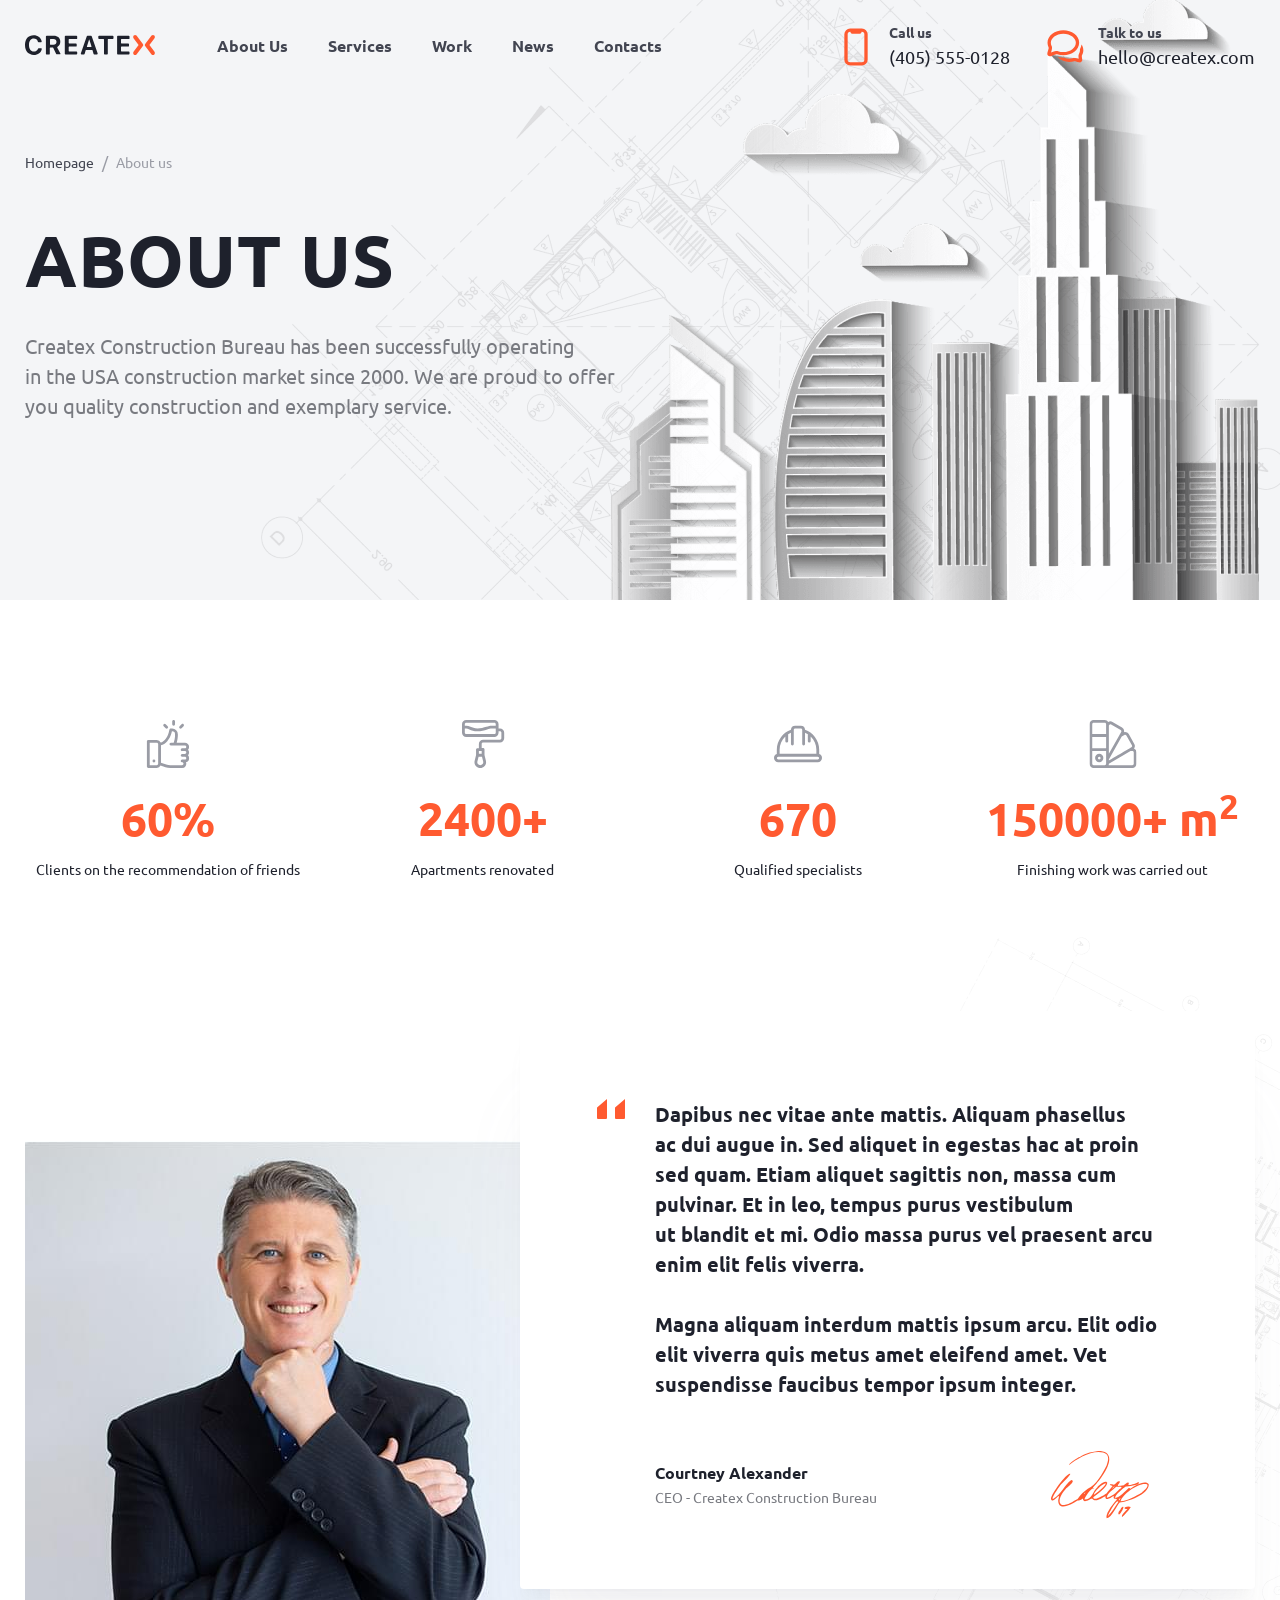
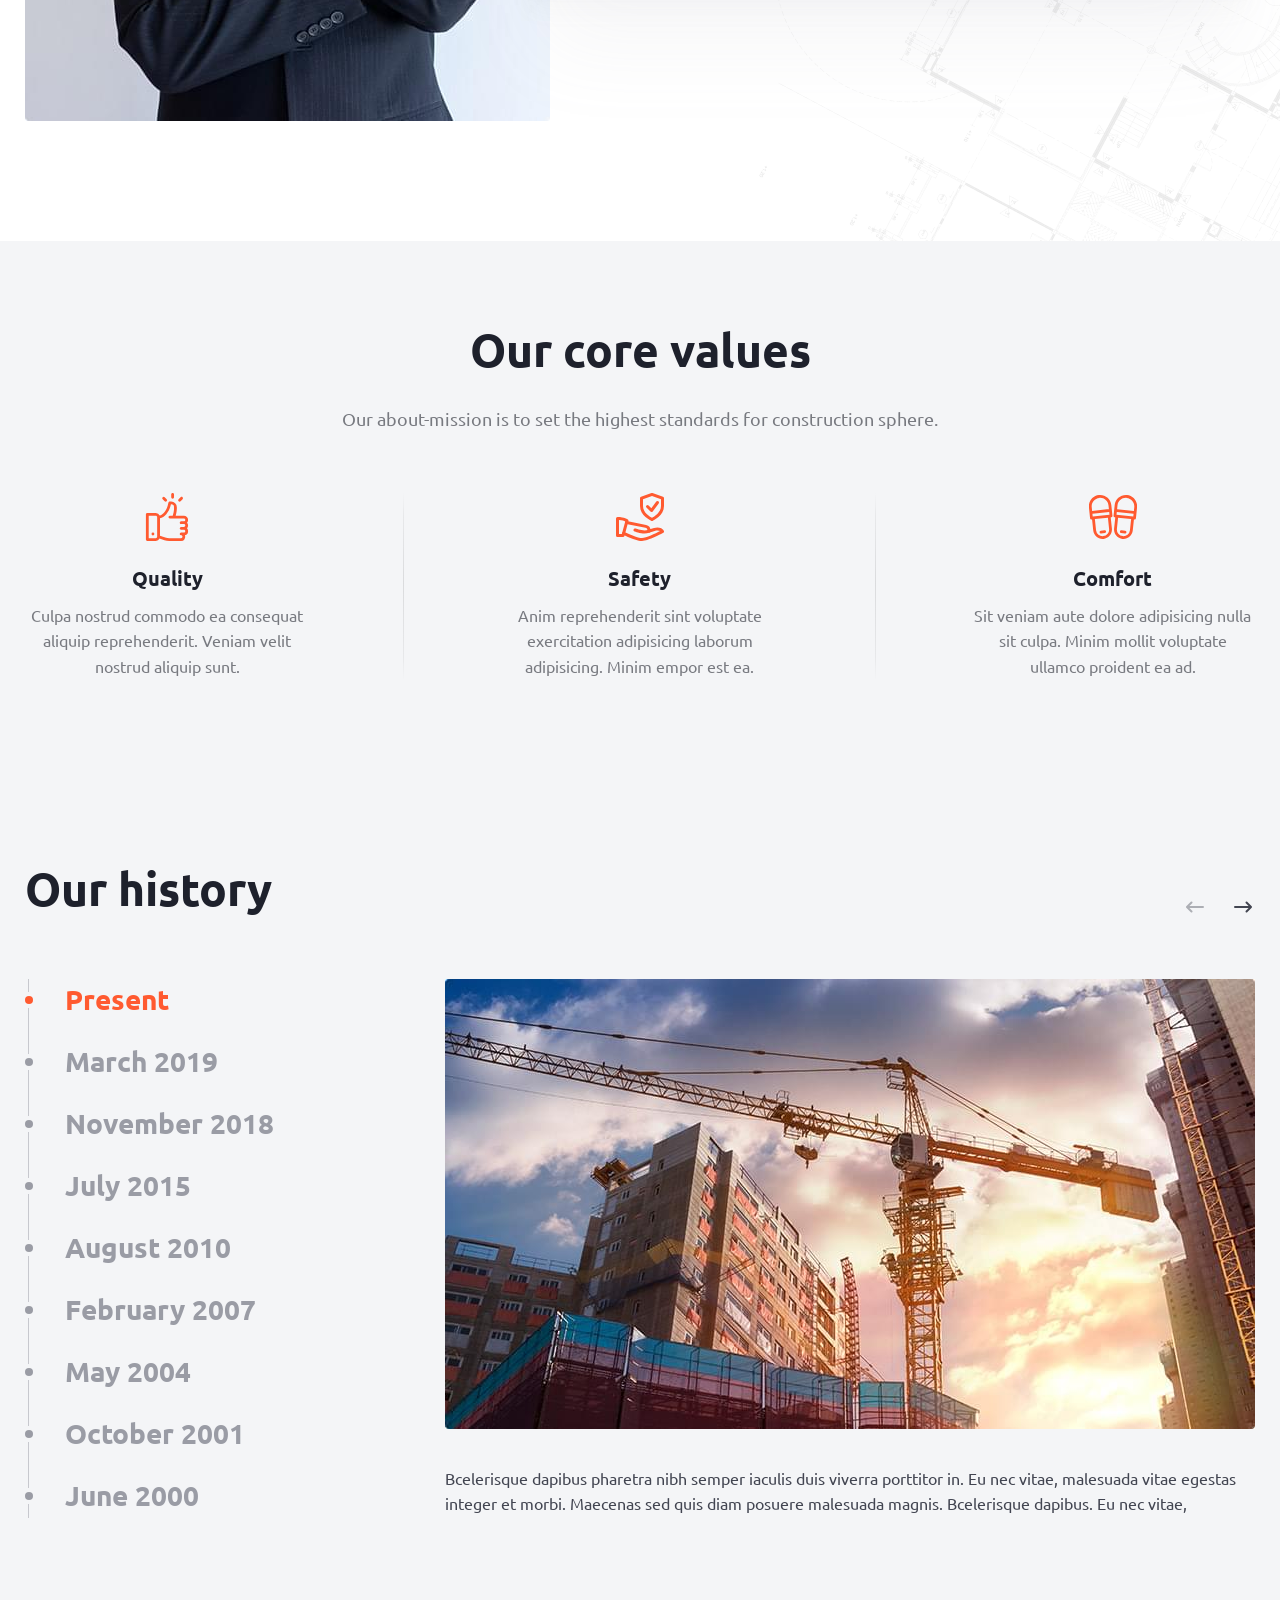
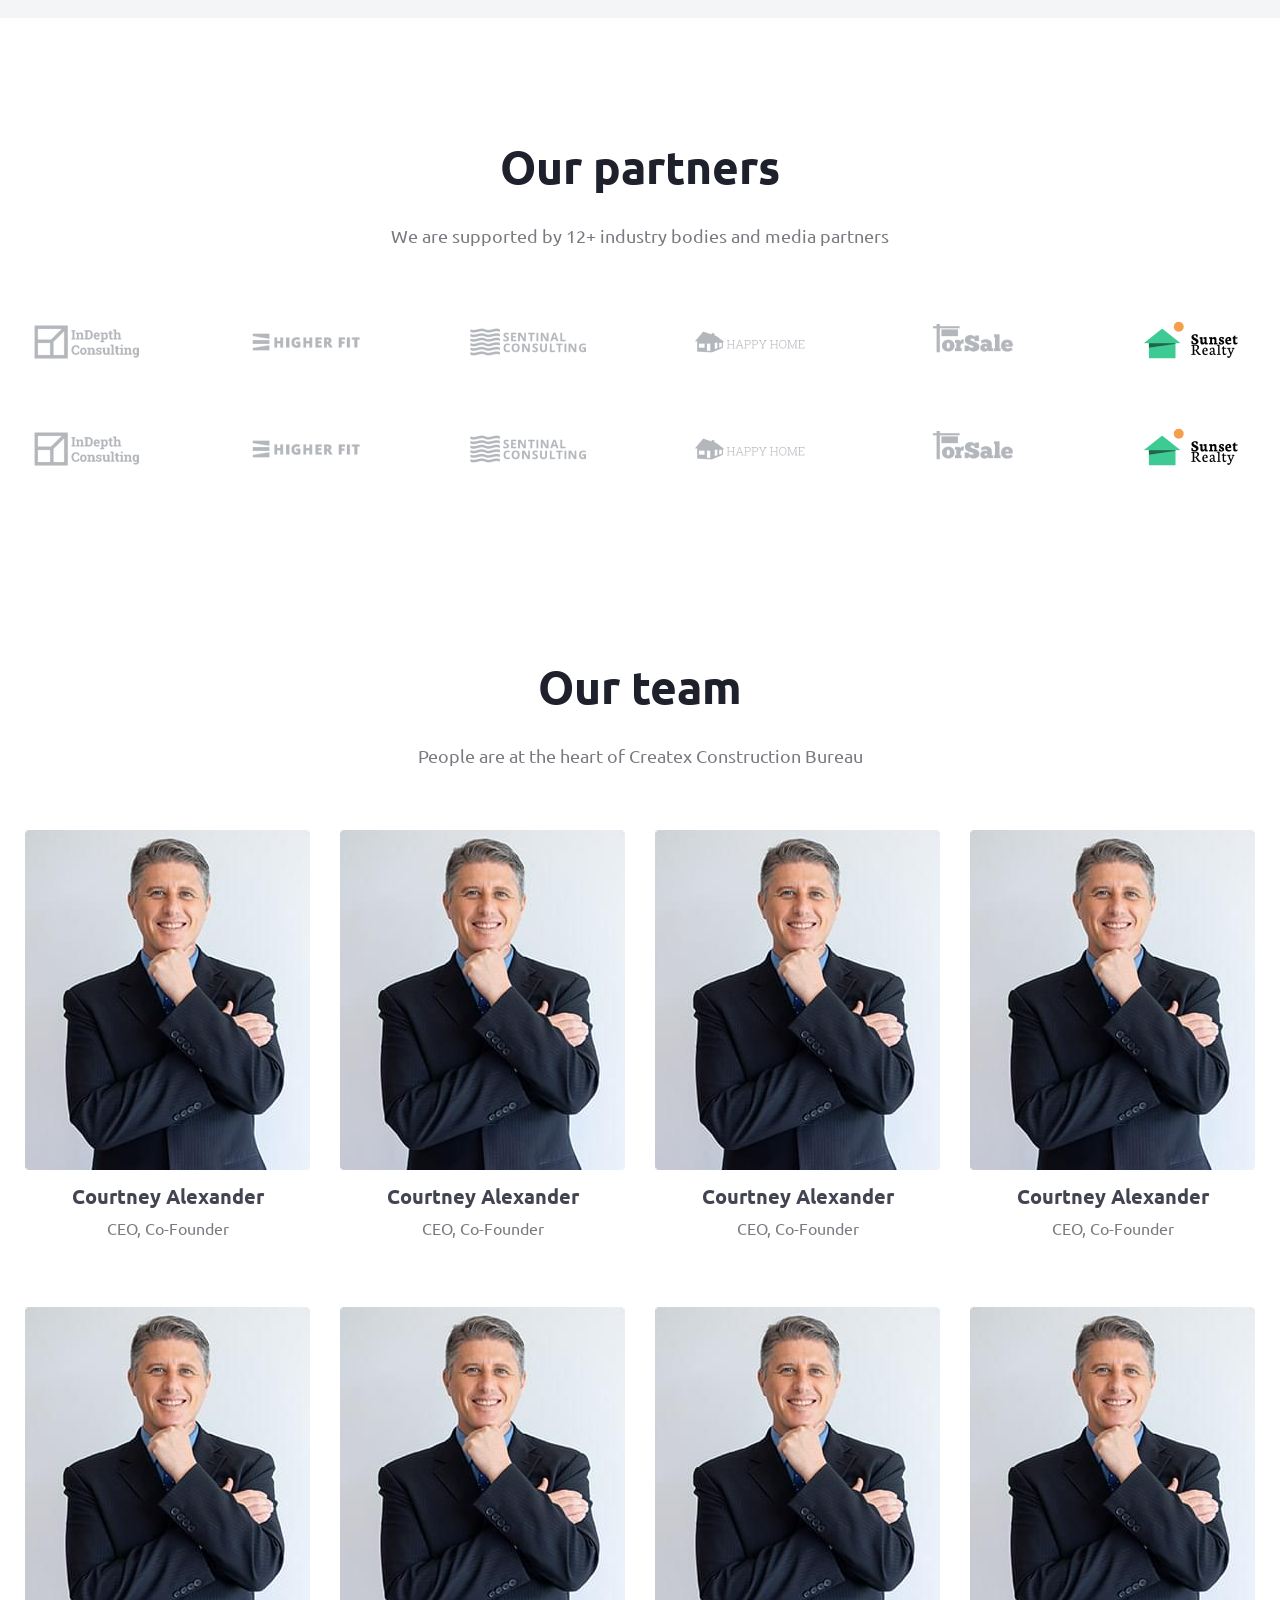
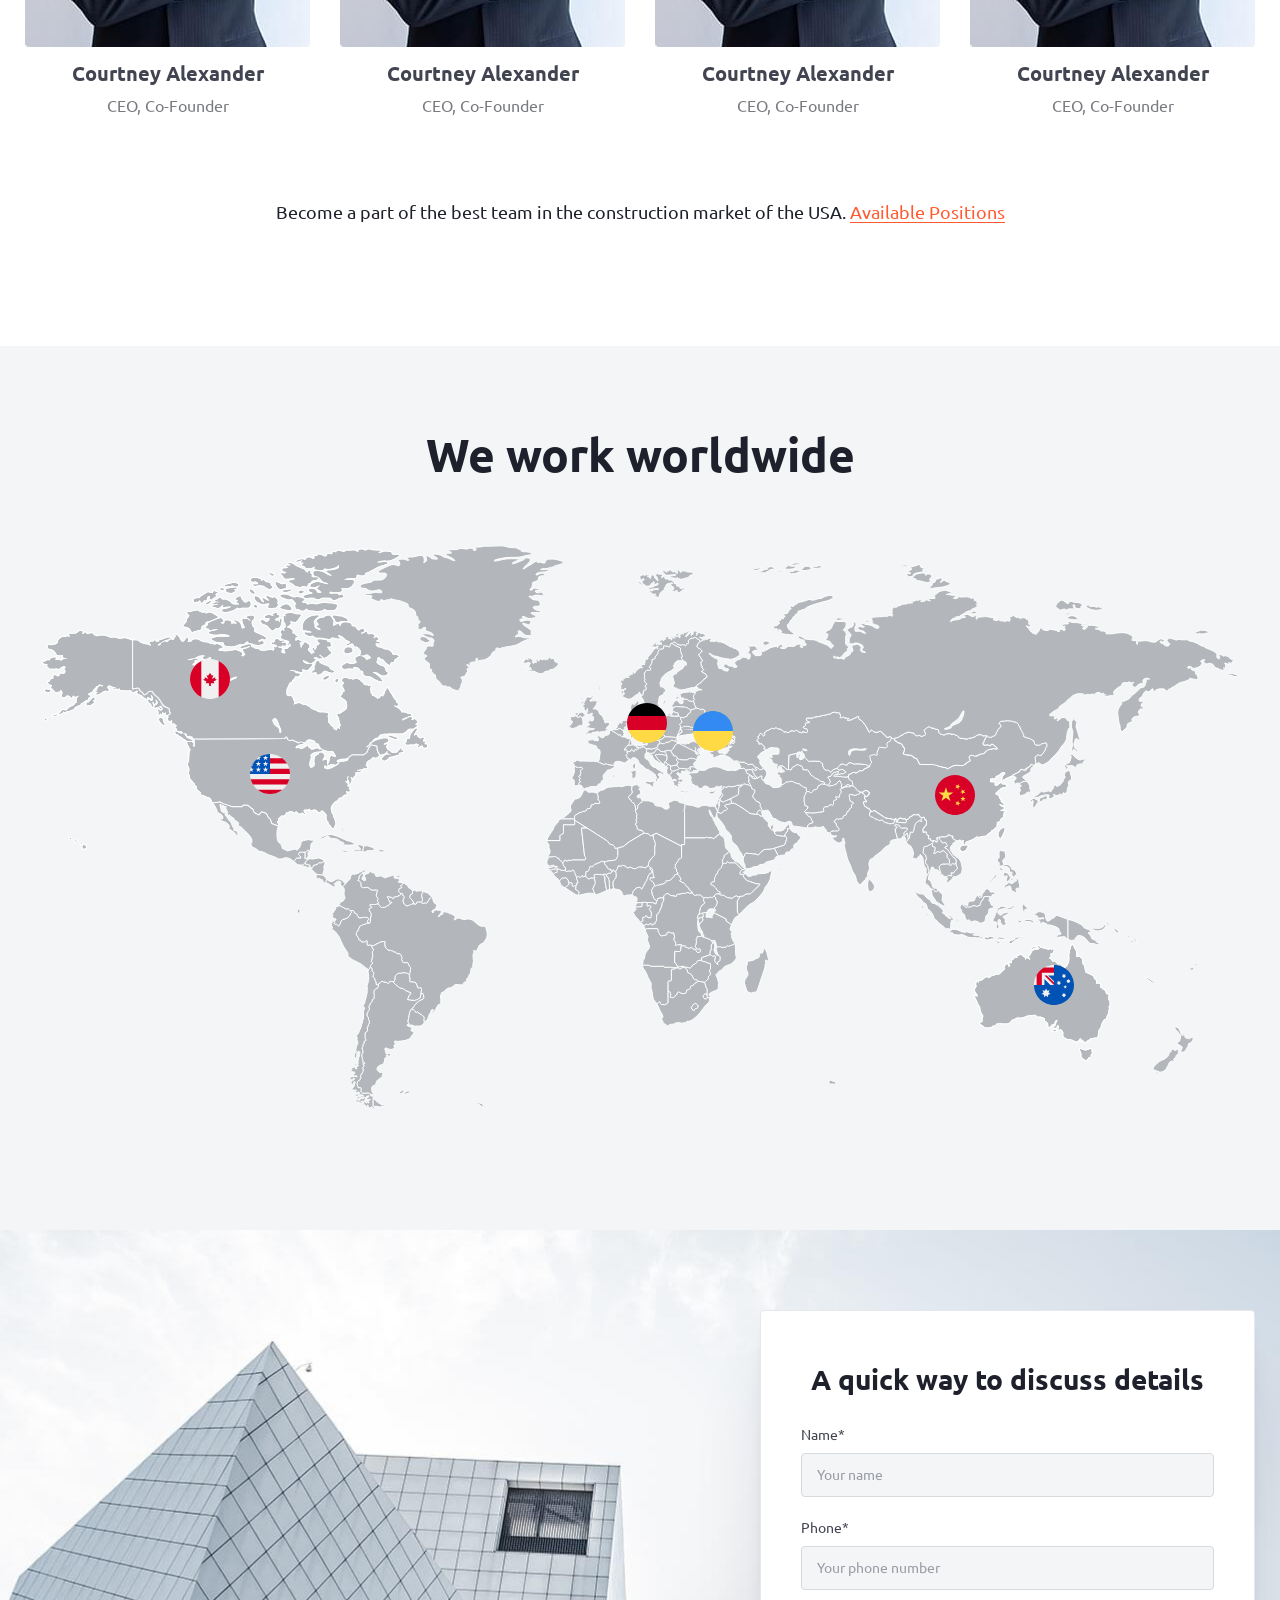
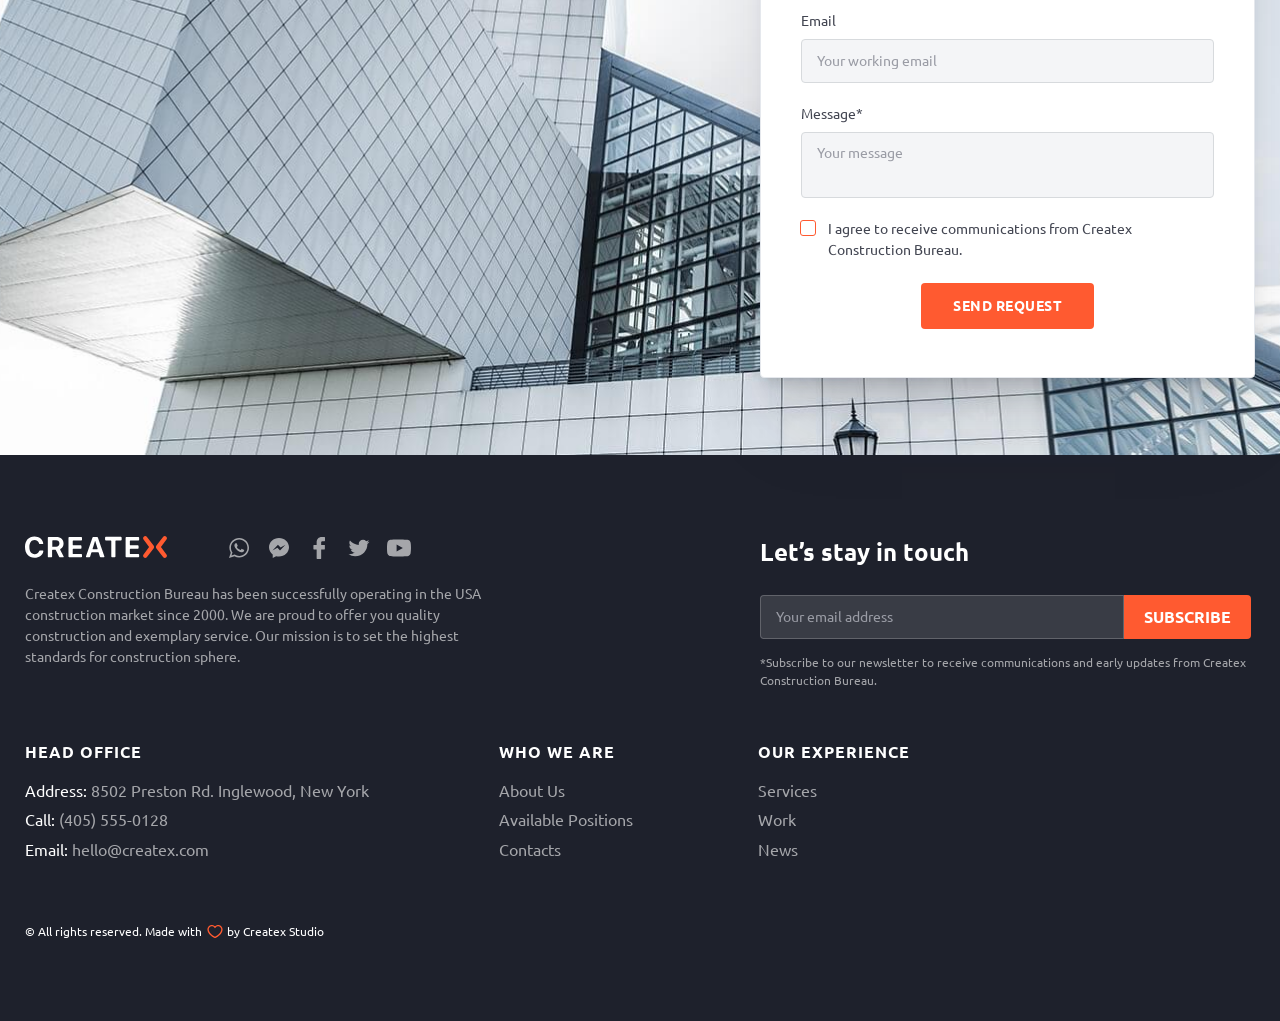
==== about.html @ 716702a4 "базовая версия сайта" ====
<!DOCTYPE html><html lang="en"><head><meta charset="UTF-8"><meta name="viewport" content="width=device-width,initial-scale=1"><link rel="shortcut icon" href="img/favicon.ico" type="image/x-icon"><meta http-equiv="X-UA-Compatible" content="ie=edge"><meta name="theme-color" content="#111111"><title>Createx Construction</title><link rel="stylesheet" href="css/vendor.css"><link rel="stylesheet" href="css/main.css"></head><body><div class="site-container"><header class="header header--secondary"><div class="container header__container"><a href="index.html" class="logo"><img src="img/logo.svg" alt="Createx Logo"></a><nav class="nav header__nav"><ul class="nav__list list-reset"><li class="nav__item"><a href="about.html" class="nav__link">About Us</a></li><li class="nav__item"><a href="services.html" class="nav__link">Services</a></li><li class="nav__item"><a href="work.html" class="nav__link">Work</a></li><li class="nav__item"><a href="news.html" class="nav__link">News</a></li><li class="nav__item"><a href="contacts.html" class="nav__link">Contacts</a></li></ul><div class="header-contacts header-contacts--nav"><a href="tel:4055550128" class="header-contacts__link contacts-link contacts-link--call"><span class="contacts-link__caption">Call us</span> <span class="contacts-link__value">(405) 555-0128</span> </a><a href="mailto:hello@createx.com" class="header-contacts__link contacts-link contacts-link--mail"><span class="contacts-link__caption">Talk to us</span> <span class="contacts-link__value">hello@createx.com</span></a></div></nav><div class="header-contacts"><a href="tel:4055550128" class="header-contacts__link contacts-link contacts-link--call"><span class="contacts-link__caption">Call us</span> <span class="contacts-link__value">(405) 555-0128</span> </a><a href="mailto:hello@createx.com" class="header-contacts__link contacts-link contacts-link--mail"><span class="contacts-link__caption">Talk to us</span> <span class="contacts-link__value">hello@createx.com</span></a></div><button class="btn-reset burger" aria-label="Открыть меню"><span class="burger__line"></span></button></div></header><main><section class="page-hero page-hero--about"><div class="container"><ul class="list-reset breadcrumbs page-hero__breadcrumbs"><li class="breadcrumbs__item"><a href="#" class="breadcrumbs__link">Homepage</a></li><li class="breadcrumbs__item"><a class="breadcrumbs__link">About us</a></li></ul><h1 class="page-hero__title">About Us</h1><p class="page-hero__descr">Createx Construction Bureau has been successfully operating in&nbsp;the USA construction market since 2000. We&nbsp;are proud to&nbsp;offer you quality construction and exemplary service.</p></div></section><section class="achieve"><h2 class="visually-hidden">Our Achievements</h2><div class="container"><ul class="achieve__list grid list-reset"><li class="achieve__item achieve__item--reccom"><div class="achieve__value">60%</div><div class="achieve__text">Clients on the recommendation of friends</div></li><li class="achieve__item achieve__item--renov"><div class="achieve__value">2400+</div><div class="achieve__text">Apartments renovated</div></li><li class="achieve__item achieve__item--spec"><div class="achieve__value">670</div><div class="achieve__text">Qualified specialists</div></li><li class="achieve__item achieve__item--finish"><div class="achieve__value">150000+&nbsp;m<sup>2</sup></div><div class="achieve__text">Finishing work was carried out</div></li></ul><div class="achieve__content"><img src="img/achieve-man.jpg" alt="" aria-hidden="true" class="achieve__image"><div class="achieve__info"><blockquote class="achieve__quote quote"><div class="quote__content"><p>Dapibus nec vitae ante mattis. Aliquam phasellus ac&nbsp;dui augue&nbsp;in. Sed aliquet in&nbsp;egestas hac at&nbsp;proin sed quam. Etiam aliquet sagittis non, massa cum pulvinar. Et&nbsp;in&nbsp;leo, tempus purus vestibulum ut&nbsp;blandit et&nbsp;mi. Odio massa purus vel praesent arcu enim elit felis viverra.</p><p>Magna aliquam interdum mattis ipsum arcu. Elit odio elit viverra quis metus amet eleifend amet. Vet suspendisse faucibus tempor ipsum integer.</p></div><footer class="quote__footer"><span class="quote__author">Courtney Alexander</span> CEO - Createx Construction Bureau</footer></blockquote></div></div></div></section><section class="about-mission section-offset"><div class="container"><h2 class="title title--center">Our core values</h2><p class="descr descr--center">Our about-mission is&nbsp;to&nbsp;set the highest standards for construction sphere.</p><ul class="list-reset about-mission__list grid"><li class="about-mission__item about-mission__item--quality"><h3 class="about-mission__subtitle">Quality</h3><p class="about-mission__descr">Culpa nostrud commodo ea&nbsp;consequat aliquip reprehenderit. Veniam velit nostrud aliquip sunt.</p></li><li class="about-mission__item about-mission__item--safety"><h3 class="about-mission__subtitle">Safety</h3><p class="about-mission__descr">Anim reprehenderit sint voluptate exercitation adipisicing laborum adipisicing. Minim empor est&nbsp;ea.</p></li><li class="about-mission__item about-mission__item--comfort"><h3 class="about-mission__subtitle">Comfort</h3><p class="about-mission__descr">Sit veniam aute dolore adipisicing nulla sit culpa. Minim mollit voluptate ullamco proident ea&nbsp;ad.</p></li></ul></div></section><section class="history"><div class="container"><div class="history__top"><h2 class="title history__title">Our history</h2><div class="slider-nav history__slider-nav"><button class="btn-reset slider-nav__btn history__prev slider-btn"><svg><use xlink:href="img/sprite.svg#left-arrow"></use></svg></button> <button class="btn-reset slider-nav__btn history__next slider-btn"><svg><use xlink:href="img/sprite.svg#right-arrow"></use></svg></button></div></div><div class="history__content grid"><ul class="list-reset history-nav"><li class="history-nav__item"><button class="btn-reset history-nav__btn history-nav__btn--active">Present</button></li><li class="history-nav__item"><button class="btn-reset history-nav__btn">March 2019</button></li><li class="history-nav__item"><button class="btn-reset history-nav__btn">November 2018</button></li><li class="history-nav__item"><button class="btn-reset history-nav__btn">July 2015</button></li><li class="history-nav__item"><button class="btn-reset history-nav__btn">August 2010</button></li><li class="history-nav__item"><button class="btn-reset history-nav__btn">February 2007</button></li><li class="history-nav__item"><button class="btn-reset history-nav__btn">May 2004</button></li><li class="history-nav__item"><button class="btn-reset history-nav__btn">October 2001</button></li><li class="history-nav__item"><button class="btn-reset history-nav__btn">June 2000</button></li></ul><div class="history__item history-slider"><div class="swiper-wrapper"><div class="swiper-slide"><img src="img/history-1.jpg" alt="History image" class="history__image"><p class="history__descr">Bcelerisque dapibus pharetra nibh semper iaculis duis viverra porttitor&nbsp;in. Eu&nbsp;nec vitae, malesuada vitae egestas integer et&nbsp;morbi. Maecenas sed quis diam posuere malesuada magnis. Bcelerisque dapibus. Eu&nbsp;nec vitae,</p></div><div class="swiper-slide"><img src="img/history-1.jpg" alt="History image" class="history__image"><p class="history__descr">Bcelerisque dapibus pharetra nibh semper iaculis duis viverra porttitor&nbsp;in. Eu&nbsp;nec vitae, malesuada vitae egestas integer et&nbsp;morbi. Maecenas sed quis diam posuere malesuada magnis. Bcelerisque dapibus. Eu&nbsp;nec vitae,</p></div><div class="swiper-slide"><img src="img/history-1.jpg" alt="History image" class="history__image"><p class="history__descr">Bcelerisque dapibus pharetra nibh semper iaculis duis viverra porttitor&nbsp;in. Eu&nbsp;nec vitae, malesuada vitae egestas integer et&nbsp;morbi. Maecenas sed quis diam posuere malesuada magnis. Bcelerisque dapibus. Eu&nbsp;nec vitae,</p></div><div class="swiper-slide"><img src="img/history-1.jpg" alt="History image" class="history__image"><p class="history__descr">Bcelerisque dapibus pharetra nibh semper iaculis duis viverra porttitor&nbsp;in. Eu&nbsp;nec vitae, malesuada vitae egestas integer et&nbsp;morbi. Maecenas sed quis diam posuere malesuada magnis. Bcelerisque dapibus. Eu&nbsp;nec vitae,</p></div><div class="swiper-slide"><img src="img/history-1.jpg" alt="History image" class="history__image"><p class="history__descr">Bcelerisque dapibus pharetra nibh semper iaculis duis viverra porttitor&nbsp;in. Eu&nbsp;nec vitae, malesuada vitae egestas integer et&nbsp;morbi. Maecenas sed quis diam posuere malesuada magnis. Bcelerisque dapibus. Eu&nbsp;nec vitae,</p></div><div class="swiper-slide"><img src="img/history-1.jpg" alt="History image" class="history__image"><p class="history__descr">Bcelerisque dapibus pharetra nibh semper iaculis duis viverra porttitor&nbsp;in. Eu&nbsp;nec vitae, malesuada vitae egestas integer et&nbsp;morbi. Maecenas sed quis diam posuere malesuada magnis. Bcelerisque dapibus. Eu&nbsp;nec vitae,</p></div><div class="swiper-slide"><img src="img/history-1.jpg" alt="History image" class="history__image"><p class="history__descr">Bcelerisque dapibus pharetra nibh semper iaculis duis viverra porttitor&nbsp;in. Eu&nbsp;nec vitae, malesuada vitae egestas integer et&nbsp;morbi. Maecenas sed quis diam posuere malesuada magnis. Bcelerisque dapibus. Eu&nbsp;nec vitae,</p></div><div class="swiper-slide"><img src="img/history-1.jpg" alt="History image" class="history__image"><p class="history__descr">Bcelerisque dapibus pharetra nibh semper iaculis duis viverra porttitor&nbsp;in. Eu&nbsp;nec vitae, malesuada vitae egestas integer et&nbsp;morbi. Maecenas sed quis diam posuere malesuada magnis. Bcelerisque dapibus. Eu&nbsp;nec vitae,</p></div><div class="swiper-slide"><img src="img/history-1.jpg" alt="History image" class="history__image"><p class="history__descr">Bcelerisque dapibus pharetra nibh semper iaculis duis viverra porttitor&nbsp;in. Eu&nbsp;nec vitae, malesuada vitae egestas integer et&nbsp;morbi. Maecenas sed quis diam posuere malesuada magnis. Bcelerisque dapibus. Eu&nbsp;nec vitae,</p></div></div></div></div></div></section><section class="partners partners--about"><div class="container"><h2 class="title title--center partners__title">Our partners</h2><p class="descr descr--center">We are supported by 12+ industry bodies and media partners</p><ul class="list-reset partners__list"><li class="partners__item"><a href="#" class="partners__link"><img src="img/partners/partners-1.png" alt="Logo 1" class="partners__logo"></a></li><li class="partners__item"><a href="#" class="partners__link"><img src="img/partners/partners-2.png" alt="Logo 2" class="partners__logo"></a></li><li class="partners__item"><a href="#" class="partners__link"><img src="img/partners/partners-3.png" alt="Logo 3" class="partners__logo"></a></li><li class="partners__item"><a href="#" class="partners__link"><img src="img/partners/partners-4.png" alt="Logo 4" class="partners__logo"></a></li><li class="partners__item"><a href="#" class="partners__link"><img src="img/partners/partners-5.png" alt="Logo 5" class="partners__logo"></a></li><li class="partners__item"><a href="#" class="partners__link"><img src="img/partners/partners-6.png" alt="Logo 6" class="partners__logo"></a></li><li class="partners__item"><a href="#" class="partners__link"><img src="img/partners/partners-1.png" alt="Logo 1" class="partners__logo"></a></li><li class="partners__item"><a href="#" class="partners__link"><img src="img/partners/partners-2.png" alt="Logo 2" class="partners__logo"></a></li><li class="partners__item"><a href="#" class="partners__link"><img src="img/partners/partners-3.png" alt="Logo 3" class="partners__logo"></a></li><li class="partners__item"><a href="#" class="partners__link"><img src="img/partners/partners-4.png" alt="Logo 4" class="partners__logo"></a></li><li class="partners__item"><a href="#" class="partners__link"><img src="img/partners/partners-5.png" alt="Logo 5" class="partners__logo"></a></li><li class="partners__item"><a href="#" class="partners__link"><img src="img/partners/partners-6.png" alt="Logo 6" class="partners__logo"></a></li></ul></div></section><section class="team"><div class="container"><h2 class="title title--center">Our team</h2><p class="descr descr--center">People are at the heart of Createx Construction Bureau</p><ul class="list-reset grid team__list"><li class="team__item"><div class="team__top"><img class="team__image" src="img/team/team-1.jpg" alt="Alexandr"><div class="team__socials"><a href="#" target="_blank" class="team__link" aria-label="Linken in"><svg><use xlink:href="img/sprite.svg#linked"></use></svg> </a><a href="#" target="_blank" class="team__link" aria-label="Twitter"><svg><use xlink:href="img/sprite.svg#twitter"></use></svg> </a><a href="#" target="_blank" class="team__link" aria-label="Facebook"><svg><use xlink:href="img/sprite.svg#facebook"></use></svg></a></div></div><div class="team__name">Courtney Alexander</div><div class="team__post">CEO, Co-Founder</div></li><li class="team__item"><div class="team__top"><img class="team__image" src="img/team/team-1.jpg" alt="Alexandr"><div class="team__socials"><a href="#" target="_blank" class="team__link" aria-label="Linken in"><svg><use xlink:href="img/sprite.svg#linked"></use></svg> </a><a href="#" target="_blank" class="team__link" aria-label="Twitter"><svg><use xlink:href="img/sprite.svg#twitter"></use></svg> </a><a href="#" target="_blank" class="team__link" aria-label="Facebook"><svg><use xlink:href="img/sprite.svg#facebook"></use></svg></a></div></div><div class="team__name">Courtney Alexander</div><div class="team__post">CEO, Co-Founder</div></li><li class="team__item"><div class="team__top"><img class="team__image" src="img/team/team-1.jpg" alt="Alexandr"><div class="team__socials"><a href="#" target="_blank" class="team__link" aria-label="Linken in"><svg><use xlink:href="img/sprite.svg#linked"></use></svg> </a><a href="#" target="_blank" class="team__link" aria-label="Twitter"><svg><use xlink:href="img/sprite.svg#twitter"></use></svg> </a><a href="#" target="_blank" class="team__link" aria-label="Facebook"><svg><use xlink:href="img/sprite.svg#facebook"></use></svg></a></div></div><div class="team__name">Courtney Alexander</div><div class="team__post">CEO, Co-Founder</div></li><li class="team__item"><div class="team__top"><img class="team__image" src="img/team/team-1.jpg" alt="Alexandr"><div class="team__socials"><a href="#" target="_blank" class="team__link" aria-label="Linken in"><svg><use xlink:href="img/sprite.svg#linked"></use></svg> </a><a href="#" target="_blank" class="team__link" aria-label="Twitter"><svg><use xlink:href="img/sprite.svg#twitter"></use></svg> </a><a href="#" target="_blank" class="team__link" aria-label="Facebook"><svg><use xlink:href="img/sprite.svg#facebook"></use></svg></a></div></div><div class="team__name">Courtney Alexander</div><div class="team__post">CEO, Co-Founder</div></li><li class="team__item"><div class="team__top"><img class="team__image" src="img/team/team-1.jpg" alt="Alexandr"><div class="team__socials"><a href="#" target="_blank" class="team__link" aria-label="Linken in"><svg><use xlink:href="img/sprite.svg#linked"></use></svg> </a><a href="#" target="_blank" class="team__link" aria-label="Twitter"><svg><use xlink:href="img/sprite.svg#twitter"></use></svg> </a><a href="#" target="_blank" class="team__link" aria-label="Facebook"><svg><use xlink:href="img/sprite.svg#facebook"></use></svg></a></div></div><div class="team__name">Courtney Alexander</div><div class="team__post">CEO, Co-Founder</div></li><li class="team__item"><div class="team__top"><img class="team__image" src="img/team/team-1.jpg" alt="Alexandr"><div class="team__socials"><a href="#" target="_blank" class="team__link" aria-label="Linken in"><svg><use xlink:href="img/sprite.svg#linked"></use></svg> </a><a href="#" target="_blank" class="team__link" aria-label="Twitter"><svg><use xlink:href="img/sprite.svg#twitter"></use></svg> </a><a href="#" target="_blank" class="team__link" aria-label="Facebook"><svg><use xlink:href="img/sprite.svg#facebook"></use></svg></a></div></div><div class="team__name">Courtney Alexander</div><div class="team__post">CEO, Co-Founder</div></li><li class="team__item"><div class="team__top"><img class="team__image" src="img/team/team-1.jpg" alt="Alexandr"><div class="team__socials"><a href="#" target="_blank" class="team__link" aria-label="Linken in"><svg><use xlink:href="img/sprite.svg#linked"></use></svg> </a><a href="#" target="_blank" class="team__link" aria-label="Twitter"><svg><use xlink:href="img/sprite.svg#twitter"></use></svg> </a><a href="#" target="_blank" class="team__link" aria-label="Facebook"><svg><use xlink:href="img/sprite.svg#facebook"></use></svg></a></div></div><div class="team__name">Courtney Alexander</div><div class="team__post">CEO, Co-Founder</div></li><li class="team__item"><div class="team__top"><img class="team__image" src="img/team/team-1.jpg" alt="Alexandr"><div class="team__socials"><a href="#" target="_blank" class="team__link" aria-label="Linken in"><svg><use xlink:href="img/sprite.svg#linked"></use></svg> </a><a href="#" target="_blank" class="team__link" aria-label="Twitter"><svg><use xlink:href="img/sprite.svg#twitter"></use></svg> </a><a href="#" target="_blank" class="team__link" aria-label="Facebook"><svg><use xlink:href="img/sprite.svg#facebook"></use></svg></a></div></div><div class="team__name">Courtney Alexander</div><div class="team__post">CEO, Co-Founder</div></li></ul><div class="team__text">Become a part of the best team in the construction market of the USA. <a href="#">Available Positions</a></div></div></section><section class="worldwide"><div class="container"><h2 class="title title--center worldwide__title">We work worldwide</h2><div class="worldwide-map"><svg width="1230" height="563" viewBox="0 0 1230 563" fill="none" xmlns="http://www.w3.org/2000/svg"><g clip-path="url(#clip0_1499:1480)"><path d="M633.1 457.211C633.1 456.556 634.28 455.337 634.964 456.274C635.653 457.211 635.357 458.527 636.73 458.527C638.101 458.527 640.555 458.994 640.949 458.432C641.338 457.869 643.106 457.402 643.106 456.368C643.106 455.338 643.106 436.202 643.106 435.451C643.106 434.698 646.442 435.451 646.442 434.231C646.442 433.011 646.442 423.35 646.442 423.35C646.442 423.35 648.894 423.164 649.58 422.976C650.268 422.788 652.72 421.567 653.309 421.944C653.898 422.316 654.68 423.632 655.073 423.161C655.464 422.692 656.447 421.753 657.429 421.753C657.962 421.753 658.84 421.532 659.658 421.346C659.495 421.07 659.393 420.813 659.393 420.615C659.393 419.82 653.421 420.773 652.425 421.089C651.43 421.406 648.28 421.882 647.285 421.406C646.29 420.931 639.985 421.406 639.985 421.406L638.824 420.295C638.824 420.295 628.539 420.295 627.379 420.295C626.218 420.295 625.388 420.136 624.393 419.505C623.396 418.87 622.403 418.87 621.24 419.342C620.08 419.82 620.58 418.711 619.75 418.711C618.92 418.711 618.588 419.505 618.588 419.505L617.552 419.763C617.443 420.732 618.337 422.514 619.42 423.912C620.55 425.366 621.921 428.087 622.657 430.386C623.393 432.683 625.505 435.261 626.041 436.997C626.582 438.733 625.652 441.219 626.19 442.344C626.729 443.471 627.071 445.393 627.368 447.316C627.662 449.24 627.808 453.318 629.622 455.007C630.311 455.649 631.024 456.542 631.683 457.539C632.486 457.615 633.1 457.707 633.1 457.211Z" fill="#B3B7BC" stroke="white" stroke-miterlimit="10"/><path d="M677.242 415.28L676.754 414.254L673.907 414.344C672.043 414.812 672.043 415.374 672.043 415.939C672.043 416.501 670.277 417.814 669 418.189C667.728 418.565 666.352 421.38 665.568 421.754C664.784 422.129 662.136 421.19 661.349 421.099C660.991 421.056 660.344 421.19 659.656 421.346C660.148 422.17 661.173 423.151 661.547 423.151C662.044 423.151 662.207 426.484 663.369 426.96C664.53 427.435 666.687 428.546 666.687 429.179C666.687 429.815 668.017 430.607 668.017 431.56C668.017 432.513 669.33 433.813 670.337 433.778C672.457 433.714 672.678 434.556 672.678 435.12C672.678 435.683 675.473 435.12 675.841 435.683C676.181 436.202 678.94 436.006 679.611 436.355C680.763 435.284 682.412 433.873 682.977 433.15C683.859 432.027 683.124 430.479 683.859 430.056C684.595 429.632 686.215 427.805 685.626 427.663C685.035 427.524 685.477 426.116 684.594 425.271C683.713 424.426 685.626 424.005 685.477 422.457C685.33 420.911 685.773 417.814 685.33 417.533C684.888 417.25 682.827 417.11 681.506 416.266C680.184 415.42 677.242 415.28 677.242 415.28Z" fill="#B3B7BC" stroke="white" stroke-miterlimit="10"/><path d="M670.339 433.776C669.332 433.809 668.019 432.509 668.019 431.557C668.019 430.606 666.689 429.814 666.689 429.176C666.689 428.544 664.532 427.433 663.371 426.958C662.209 426.481 662.044 423.149 661.549 423.149C661.173 423.149 660.148 422.169 659.658 421.344C658.842 421.53 657.964 421.751 657.429 421.751C656.447 421.751 655.466 422.69 655.073 423.158C654.68 423.63 653.898 422.314 653.309 421.942C652.72 421.566 650.268 422.786 649.58 422.974C648.894 423.161 646.442 423.348 646.442 423.348C646.442 423.348 646.442 433.007 646.442 434.229C646.442 435.448 643.105 434.697 643.105 435.448C643.105 435.799 643.105 440.135 643.105 444.777C643.827 445.028 644.51 445.361 644.676 445.766C645.069 446.705 645.95 448.767 645.754 449.331C645.559 449.892 645.069 449.518 645.069 450.083C645.069 450.647 644.676 451.491 645.658 451.491C646.638 451.491 648.305 452.054 648.993 451.301C649.679 450.55 651.936 448.862 652.035 448.019C652.133 447.175 652.621 445.299 654.289 446.333C655.959 447.361 656.056 447.551 658.215 447.551C660.373 447.551 660.96 447.454 661.351 446.143C661.744 444.829 661.353 443.799 662.627 443.799C663.901 443.799 665.471 442.672 665.471 441.828C665.471 440.984 666.059 439.672 666.846 439.672C667.631 439.672 669.294 438.732 669.494 437.795C669.689 436.857 671.062 437.231 671.553 436.668C671.794 436.394 672.269 435.737 672.69 435.136C672.69 435.13 672.679 435.127 672.679 435.127C672.68 434.554 672.459 433.711 670.339 433.776Z" fill="#B3B7BC" stroke="white" stroke-miterlimit="10"/><path d="M680.22 447.797C679.4 447.797 677.965 449.692 677.965 450.083C677.965 450.476 678.99 452.961 680.014 453.026C681.042 453.091 681.791 453.026 681.862 452.306C681.895 451.95 682.161 451.663 682.422 451.459C682.341 450.842 682.172 449.522 682.111 448.729C681.511 448.343 680.752 447.797 680.22 447.797Z" fill="#B3B7BC" stroke="white" stroke-miterlimit="10"/><path d="M671.257 457.584C670.865 456.833 668.316 458.147 667.923 458.896C667.532 459.649 665.961 461.71 665.961 461.71L667.923 464.337L669.294 464.523C669.294 464.523 669.688 463.587 670.083 462.835C670.472 462.085 672.239 463.026 672.239 462.275C672.239 461.524 673.416 460.774 673.416 460.021C673.412 459.272 671.649 458.335 671.257 457.584Z" fill="#B3B7BC" stroke="white" stroke-miterlimit="10"/><path d="M682.465 451.793C682.465 451.793 682.447 451.665 682.422 451.461C682.161 451.665 681.896 451.952 681.863 452.309C681.792 453.028 681.043 453.093 680.015 453.028C678.99 452.964 677.966 450.478 677.966 450.086C677.966 449.694 679.401 447.799 680.221 447.799C680.751 447.799 681.51 448.345 682.112 448.732C682.087 448.445 682.082 448.227 682.095 448.137C682.17 447.712 682.685 442.859 681.8 442.367C680.917 441.876 680.036 436.95 679.741 436.457C679.447 435.965 676.208 436.246 675.842 435.684C675.479 435.127 672.75 435.668 672.691 435.137C672.268 435.738 671.793 436.394 671.554 436.669C671.062 437.232 669.689 436.858 669.494 437.795C669.295 438.734 667.63 439.673 666.846 439.673C666.059 439.673 665.472 440.984 665.472 441.828C665.472 442.673 663.903 443.799 662.627 443.799C661.353 443.799 661.744 444.83 661.352 446.144C660.961 447.455 660.372 447.551 658.215 447.551C656.058 447.551 655.959 447.362 654.29 446.333C652.622 445.301 652.131 447.176 652.036 448.02C651.937 448.863 649.68 450.551 648.993 451.302C648.307 452.055 646.639 451.491 645.659 451.491C644.677 451.491 645.069 450.647 645.069 450.084C645.069 449.521 645.56 449.895 645.754 449.331C645.951 448.768 645.069 446.706 644.677 445.767C644.508 445.361 643.825 445.028 643.106 444.778C643.106 450.097 643.106 455.816 643.106 456.367C643.106 457.399 641.34 457.866 640.949 458.431C640.557 458.993 638.103 458.526 636.73 458.526C635.358 458.526 635.653 457.21 634.965 456.272C634.28 455.335 633.1 456.555 633.1 457.21C633.1 457.705 632.487 457.614 631.68 457.539C632.755 459.165 633.694 461.063 634.183 462.606C634.966 465.093 636.879 467.436 637.369 468.887C637.859 470.344 638.398 471.702 637.369 471.841C636.339 471.983 636.339 472.827 637.417 474.424C638.497 476.018 637.565 476.957 638.497 477.145C639.428 477.331 639.134 477.894 639.869 477.943C640.605 477.989 641.144 478.692 641.634 479.3C642.124 479.912 643.253 479.912 643.792 479.159C644.334 478.408 646 478.175 647.716 478.175C649.434 478.175 649.091 477.471 650.757 477.003C652.425 476.535 654.435 476.487 655.859 476.958C657.281 477.425 658.36 477.003 659.048 476.583C659.735 476.16 661.058 477.239 661.157 476.16C661.256 475.079 662.629 475.268 663.903 475.268C665.176 475.268 668.267 473.345 670.72 471.141C673.174 468.94 677.243 464.105 678.617 461.904C679.99 459.7 682.246 457.822 683.374 456.837C684.217 456.1 684.706 453.506 684.938 451.614C683.777 451.6 682.465 451.793 682.465 451.793ZM672.238 462.278C672.238 463.03 670.473 462.09 670.082 462.838C669.689 463.592 669.293 464.526 669.293 464.526L667.922 464.34L665.96 461.713C665.96 461.713 667.529 459.651 667.922 458.9C668.315 458.15 670.864 456.836 671.257 457.587C671.648 458.338 673.413 459.275 673.413 460.025C673.413 460.777 672.238 461.527 672.238 462.278Z" fill="#B3B7BC" stroke="white" stroke-miterlimit="10"/><path d="M619.747 418.709C620.577 418.709 620.077 419.818 621.237 419.34C622.4 418.867 623.393 418.867 624.39 419.503C625.385 420.134 626.213 420.293 627.377 420.293C628.537 420.293 638.821 420.293 638.821 420.293L639.983 421.404C639.983 421.404 646.286 420.929 647.282 421.404C648.279 421.881 651.427 421.404 652.422 421.087C652.595 421.032 652.919 420.959 653.331 420.879L649.548 415.932L649.888 405.378L654.81 405.54L655.659 404.726L656.361 398.424C656.103 398.306 655.803 398.255 655.463 398.391C654.433 398.814 653.552 398.673 652.521 398.673C651.491 398.673 651.345 399.66 650.756 399.518C650.168 399.376 650.609 397.689 650.756 396.985C650.904 396.281 649.874 395.016 649.139 394.453C648.404 393.889 650.02 390.372 649.581 389.949C649.139 389.526 648.993 388.403 648.993 387.418C648.993 386.432 648.257 386.996 646.786 386.996C645.314 386.996 645.169 386.292 645.169 386.292C645.169 386.292 643.403 385.869 642.52 386.292C641.638 386.715 641.784 389.247 641.197 389.107C640.608 388.965 638.841 389.247 637.371 389.668C635.899 390.091 635.311 389.386 634.576 387.699C633.841 386.011 632.957 386.573 633.251 385.307C633.546 384.039 632.662 382.633 632.662 382.633C632.662 382.633 622.951 382.492 621.92 382.633C621.503 382.69 620.77 383.12 620.046 383.609C620.646 385.774 622.529 389.384 622.951 390.232C623.392 391.125 622.412 391.919 622.412 393.561C622.412 395.202 624.276 398.203 624.471 400.221C624.669 402.238 623.294 403.503 622.116 404.818C620.938 406.13 619.716 409.084 619.716 410.913C619.716 412.742 617.948 414.526 617.996 415.369C618.047 416.213 617.754 418.7 617.556 419.635C617.547 419.673 617.552 419.721 617.551 419.757L618.587 419.498C618.585 419.503 618.917 418.709 619.747 418.709Z" fill="#B3B7BC" stroke="white" stroke-miterlimit="10"/><path d="M678.923 391.254C678.477 391.254 677.428 390.584 676.527 389.949C675.887 390.631 673.639 390.516 672.534 390.516C671.356 390.516 672.387 392.062 671.651 392.627C670.915 393.189 670.621 394.034 671.209 394.314C671.798 394.596 671.062 396.987 671.062 397.831C671.062 398.675 669.884 400.504 670.326 400.784C670.768 401.067 671.503 403.038 672.534 403.317C673.563 403.599 674.299 402.615 674.74 402.615C675.182 402.615 675.182 403.88 675.182 404.866C675.182 405.851 674.595 406.272 674.595 406.272C674.595 406.272 672.974 406.836 672.24 406.272C671.504 405.712 670.915 404.164 670.915 403.601C670.915 403.039 669.151 403.039 668.414 403.039C667.679 403.039 666.942 401.771 666.65 401.209C666.353 400.649 665.472 401.351 665.472 401.772C665.472 402.195 664.736 402.195 664 402.195C663.264 402.195 661.792 401.069 661.205 401.351C660.616 401.633 660.027 400.366 660.174 399.801C660.322 399.24 658.702 399.663 658.114 399.943C657.525 400.226 657.233 399.24 657.233 399.24C657.233 399.24 656.893 398.675 656.364 398.427L655.662 404.729L654.813 405.543L649.891 405.381L649.551 415.935L653.334 420.882C655.304 420.498 659.393 419.959 659.393 420.617C659.393 420.814 659.495 421.071 659.659 421.347C660.347 421.19 660.995 421.055 661.352 421.1C662.139 421.193 664.787 422.13 665.571 421.754C666.354 421.382 667.731 418.566 669.003 418.19C670.28 417.814 672.045 416.503 672.045 415.94C672.045 415.377 672.045 414.813 673.91 414.345L676.756 414.255L676.949 414.25L676.264 411.904C676.264 411.904 684.957 408.799 685.453 408.723C685.07 407.973 684.676 407.419 684.868 407.328C685.207 407.165 685.376 404.892 685.376 404.245C685.376 403.595 687.413 404.081 686.734 403.429C686.057 402.782 686.225 399.049 686.564 398.235C686.904 397.424 687.753 398.235 687.753 397.588C687.753 396.936 686.734 394.825 686.226 394.176C685.858 393.709 682.828 392.551 681.98 392.39C681.13 392.228 679.771 391.254 678.923 391.254Z" fill="#B3B7BC" stroke="white" stroke-miterlimit="10"/><path d="M677.53 367.137C676.801 367.332 676.021 367.56 675.699 367.711C675.227 367.94 674.983 368.079 674.044 367.989C673.932 368.12 673.801 368.232 673.64 368.285C672.831 368.568 672.976 370.326 672.976 370.326C672.976 370.326 672.242 370.397 672.242 371.241C672.242 371.813 672.646 372.061 672.905 372.159C673.321 372.175 673.702 372.206 674.001 372.257C675.869 372.582 675.699 371.283 675.699 371.283C675.699 371.283 678.416 371.444 678.585 370.633C678.756 369.821 678.075 368.524 678.075 368.524L677.53 367.137Z" fill="#B3B7BC" stroke="white" stroke-miterlimit="10"/><path d="M720.205 332.898C720.794 333.181 721.751 334.656 722.413 334.798C723.074 334.939 726.752 336.135 729.108 337.05C731.461 337.963 732.933 338.034 733.669 338.034C734.405 338.034 735.509 338.246 734.847 338.737C734.185 339.229 726.975 346.195 726.018 347.18C725.061 348.164 724.472 347.813 722.338 347.813C720.205 347.813 718.588 350.064 717.999 349.995C717.649 349.952 716.395 350.16 715.311 350.394L713.727 352.612L712.199 354.885L712.371 366.252L714.016 368.743C715.313 367.085 718.803 363.894 721.381 361.299C724.178 358.484 725.602 357.827 727.17 357.076C728.739 356.325 732.71 352.619 735.411 349.337C737.111 347.268 738.99 344.974 739.236 343.475C739.479 341.973 741.049 340.004 742.226 338.549C743.404 337.096 745.364 333.389 745.316 332.264C745.269 331.139 746.298 328.745 746.447 326.731C746.592 324.716 744.828 324.526 744.287 325.651C743.746 326.776 739.53 327.526 736.832 327.573C734.134 327.62 732.517 327.857 731.536 328.746C730.552 329.637 728.102 328.514 727.219 329.498C726.338 330.483 722.852 331.328 721.726 329.075C721.251 328.125 720.621 327.598 720.025 327.267C719.075 328.195 717.938 329.569 718.144 330.013C718.441 330.647 719.616 332.616 720.205 332.898Z" fill="#B3B7BC" stroke="white" stroke-miterlimit="10"/><path d="M549.68 274.195C549.625 272.118 549.551 270.069 549.605 269.868C549.713 269.453 554.146 266.973 554.905 266.558C555.661 266.145 557.067 266.765 557.067 265.938C557.067 265.111 558.905 265.525 559.987 265.316C561.068 265.11 561.716 264.385 561.716 263.454C561.716 262.523 563.231 262.73 564.203 262.626C565.178 262.525 565.068 261.697 565.718 261.697C566.366 261.697 566.041 260.767 566.15 259.732C566.259 258.7 566.259 258.907 567.231 258.907C568.203 258.907 569.179 258.389 569.179 257.768C569.179 257.146 573.395 257.559 574.047 257.559C574.695 257.559 574.91 256.837 574.803 256.319C574.695 255.803 574.154 254.251 573.504 254.148C572.856 254.045 573.288 252.494 573.288 251.253C573.288 250.012 573.072 248.873 572.316 247.944C572.158 247.747 571.968 247.39 571.77 246.967C570.587 246.989 569.155 246.139 567.92 246.104C566.204 246.058 563.555 246.904 562.282 245.541C561.007 244.181 560.122 243.758 559.192 244.181C558.261 244.603 556.544 249.295 555.562 250.653C554.58 252.015 551.836 252.954 550.511 252.954C549.186 252.954 549.039 254.875 548.01 255.674C546.979 256.471 547.373 257.739 546.145 258.673C544.919 259.612 545.508 262.473 546.145 263.505C546.782 264.535 543.89 267.773 542.223 268.712C540.555 269.649 540.017 271.43 537.367 271.853C536.338 272.017 535.565 272.44 534.965 272.978C539.09 272.978 545.205 272.978 547.3 272.978C549.856 272.98 549.269 273.529 549.68 274.195Z" fill="#B3B7BC" stroke="white" stroke-miterlimit="10"/><path d="M606.911 244.841C607.696 245.967 606.716 247.84 605.929 248.217C605.145 248.593 604.556 250.283 603.772 250.283C602.989 250.283 603.772 253.096 605.145 253.661C606.518 254.223 606.518 255.159 606.518 255.723C606.518 256.285 608.481 256.848 609.069 257.599C609.658 258.351 610.636 261.913 610.636 263.228C610.636 263.564 610.755 263.838 610.93 264.061C611.435 263.733 612.052 263.356 612.304 262.898C612.747 262.101 613.088 260.741 612.892 260.366C612.694 259.992 612.745 259.335 613.187 258.958C613.628 258.584 615.393 256.801 615.736 256.661C616.08 256.519 617.206 256.71 617.159 255.676C617.139 255.264 617.192 254.635 617.259 254.022C616.464 253.532 615.984 252.957 615.984 252.673C615.984 252.064 615.101 251.031 614.611 251.594C614.119 252.156 612.257 251.689 612.011 250.515C611.766 249.342 613.237 249.388 614.611 248.312C615.984 247.231 616.179 245.167 614.707 244.042C613.235 242.916 614.266 242.307 615.296 241.276C616.327 240.246 615.395 239.681 614.855 240.15C614.314 240.618 613.435 240.76 613.286 239.634C613.139 238.509 609.95 238.323 608.726 239.4C608.295 239.777 607.638 239.893 606.942 239.888C606.651 241.753 606.388 244.09 606.911 244.841Z" fill="#B3B7BC" stroke="white" stroke-miterlimit="10"/><path d="M573.287 251.256C573.287 252.498 572.854 254.049 573.503 254.151C574.154 254.255 574.694 255.806 574.801 256.322C574.909 256.84 574.694 257.563 574.046 257.563C573.394 257.563 569.178 257.149 569.178 257.771C569.178 258.391 568.203 258.91 567.229 258.91C566.258 258.91 566.258 258.703 566.149 259.735C566.041 260.77 566.365 261.7 565.716 261.7C565.065 261.7 565.175 262.527 564.202 262.629C563.23 262.733 561.715 262.528 561.715 263.458C561.715 264.389 561.067 265.113 559.986 265.319C558.904 265.528 557.065 265.113 557.065 265.941C557.065 266.766 555.66 266.148 554.904 266.561C554.145 266.976 549.711 269.457 549.604 269.872C549.551 270.072 549.626 272.122 549.678 274.198C549.792 274.383 549.975 274.574 550.33 274.768C551.964 275.658 581.583 294.395 582.517 295.288C583.451 296.178 584.616 298.187 584.616 298.187C584.616 298.187 586.716 298.411 588.346 299.302C589.981 300.195 589.98 302.647 589.98 302.647C589.98 302.647 592.078 302.202 593.245 301.978C594.412 301.754 598.377 300.416 598.377 300.416L604.439 295.735L618.668 287.257C618.668 287.257 618.681 287.257 618.705 287.257C618.266 285.758 617.794 284.552 617.032 284.552C616.177 284.552 615.565 283.852 614.585 283.852C613.606 283.852 612.382 283.383 612.26 282.562C612.138 281.745 612.626 281.158 611.892 280.107C611.159 279.053 610.425 278.585 610.425 278.118C610.425 277.649 611.667 276.737 611.864 276.548C612.06 276.361 611.372 275.61 611.372 275.094C611.372 274.578 610.882 273.687 611.372 273.125C611.864 272.562 612.157 271.999 611.616 270.968C611.077 269.936 612.352 268.997 611.715 267.637C611.075 266.277 610.097 265.2 610.192 264.729C610.235 264.529 610.552 264.308 610.928 264.063C610.753 263.839 610.634 263.566 610.634 263.23C610.634 261.916 609.656 258.352 609.067 257.602C608.48 256.849 606.516 256.288 606.516 255.726C606.516 255.163 606.516 254.227 605.143 253.664C603.77 253.1 602.987 250.285 603.77 250.285C604.556 250.285 605.143 248.597 605.927 248.22C606.714 247.845 607.692 245.97 606.909 244.843C606.386 244.091 606.65 241.756 606.942 239.89C605.643 239.881 604.204 239.43 603.818 239.31C603.229 239.122 601.515 239.591 600.434 239.636C599.357 239.684 596.707 241.325 595.824 240.528C594.941 239.733 585.916 241.139 583.366 241.23C580.816 241.326 579.736 243.859 578.217 243.859C576.697 243.859 574.291 245.077 573.018 246.437C572.658 246.822 572.229 246.964 571.765 246.972C571.963 247.395 572.151 247.751 572.311 247.949C573.07 248.876 573.287 250.014 573.287 251.256Z" fill="#B3B7BC" stroke="white" stroke-miterlimit="10"/><path d="M615.74 256.662C615.397 256.802 613.632 258.585 613.191 258.959C612.749 259.335 612.699 259.991 612.896 260.366C613.092 260.742 612.749 262.104 612.308 262.899C611.866 263.697 610.297 264.259 610.198 264.728C610.102 265.198 611.081 266.274 611.721 267.636C612.358 268.996 611.081 269.935 611.622 270.967C612.163 271.997 611.868 272.56 611.378 273.124C610.888 273.687 611.378 274.577 611.378 275.093C611.378 275.609 612.066 276.36 611.869 276.546C611.673 276.735 610.431 277.647 610.431 278.116C610.431 278.583 611.163 279.052 611.897 280.106C612.632 281.157 612.143 281.743 612.265 282.561C612.387 283.383 613.61 283.85 614.59 283.85C615.57 283.85 616.181 284.551 617.037 284.551C617.799 284.551 618.271 285.756 618.71 287.255C619.077 287.26 622.253 287.307 623.57 288.146C624.97 289.04 625.67 290.155 625.67 290.155L631.267 287.255L656.591 300.279V298.6H659.66C659.66 298.6 659.66 269.646 659.66 267.494C659.66 265.345 658.637 263.973 659.66 262.798C660.683 261.626 659.251 261.039 660.069 258.886C660.167 258.634 660.266 258.369 660.373 258.098C660.343 258.058 660.295 258.017 660.279 257.974C660.033 257.32 658.708 257.271 655.816 256.848C652.922 256.427 653.999 254.55 650.763 254.364C647.526 254.175 643.408 256.662 643.36 257.974C643.312 259.289 644.878 260.742 643.8 262.102C642.723 263.461 640.37 263.601 638.698 262.148C637.032 260.695 634.58 260.037 632.57 260.037C630.559 260.037 629.137 258.819 629.282 257.787C629.43 256.756 628.793 256.285 627.127 255.958C625.459 255.63 624.038 254.315 621.096 254.786C619.52 255.035 618.184 254.585 617.27 254.023C617.202 254.636 617.151 255.265 617.169 255.677C617.21 256.712 616.083 256.52 615.74 256.662Z" fill="#B3B7BC" stroke="white" stroke-miterlimit="10"/><path d="M527.859 320.626C528.541 320.032 529.659 321.219 530.649 321.337C531.643 321.456 532.699 320.804 532.699 320.804C532.699 320.804 532.512 320.686 530.898 320.567C529.286 320.449 529.163 318.608 527.735 319.261C526.315 319.913 525.321 320.089 523.534 319.917C523.51 320.438 523.201 321.135 523.105 321.828C523.563 321.718 523.912 321.645 524.076 321.634C525.069 321.576 527.176 321.217 527.859 320.626Z" fill="#B3B7BC" stroke="white" stroke-miterlimit="10"/><path d="M525.501 324.127C526.121 324.185 527.364 323.413 527.364 323.413C527.364 323.413 531.52 323.117 532.203 323.058C532.444 323.036 532.749 323.137 533.04 323.27C533.053 323.103 533.05 322.976 533.05 322.976C533.05 322.976 535.256 323.398 535.404 323.89C535.551 324.382 538.567 324.734 540.259 324.172C540.382 324.131 540.503 324.089 540.625 324.048C540.645 323.404 540.671 322.358 540.604 322.039C540.505 321.57 539.427 320.54 538.838 319.975C538.249 319.412 538.346 318.006 538.346 318.006L537.737 317.141C537.737 317.141 537.271 315.355 535.87 314.91C534.47 314.465 533.537 312.01 533.537 312.01H532.37C532.37 312.01 531.438 310.896 530.505 310.45C529.573 310.005 527.94 310.674 527.94 310.674C527.94 310.674 526.073 310.898 524.907 310.674C523.74 310.45 523.975 312.012 523.041 312.234C523.004 312.244 522.933 312.263 522.871 312.275C522.765 313.182 522.603 314.112 522.112 314.814C521.034 316.362 522.552 318.614 523.338 319.317C523.501 319.464 523.549 319.674 523.536 319.917C525.321 320.089 526.314 319.912 527.737 319.26C529.164 318.607 529.288 320.449 530.9 320.567C532.513 320.685 532.7 320.804 532.7 320.804C532.7 320.804 531.644 321.455 530.651 321.337C529.661 321.219 528.542 320.032 527.86 320.625C527.177 321.217 525.07 321.575 524.075 321.634C523.912 321.645 523.564 321.717 523.105 321.828C523.034 322.355 523.082 322.872 523.483 323.308C523.61 323.443 523.716 323.565 523.818 323.686C525.499 323.279 524.981 324.076 525.501 324.127Z" fill="#B3B7BC" stroke="white" stroke-miterlimit="10"/><path d="M528.634 327.975C529.37 327.482 530.84 326.215 531.355 326.425C531.87 326.638 532.533 326.214 532.533 325.935C532.533 325.654 531.502 324.739 532.312 324.456C532.868 324.265 533.004 323.647 533.038 323.273C532.746 323.14 532.443 323.041 532.202 323.061C531.519 323.12 527.362 323.416 527.362 323.416C527.362 323.416 526.12 324.188 525.499 324.13C524.98 324.079 525.498 323.282 523.816 323.689C524.658 324.693 524.768 325.193 526.476 325.654C528.389 326.168 526.329 327.109 527.897 328.046C528.044 328.134 528.159 328.224 528.276 328.314C528.425 328.155 528.552 328.032 528.634 327.975Z" fill="#B3B7BC" stroke="white" stroke-miterlimit="10"/><path d="M664.154 343.399C664.154 342.812 664.156 342.225 662.93 341.247C661.702 340.269 660.884 340.073 660.884 339.486C660.884 338.899 660.474 338.703 659.451 337.531C658.428 336.359 656.793 336.359 656.793 336.359L656.382 335.38L654.95 335.185C654.95 335.185 654.132 334.598 655.361 334.011C656.587 333.424 655.361 331.859 655.156 331.272C654.98 330.762 653.251 328.768 652.805 328.263C652.587 328.253 652.383 328.225 652.229 328.14C651.545 327.764 650.17 328.515 649.485 329.17C648.799 329.828 649.287 330.203 648.799 330.672C648.307 331.141 646.639 332.547 645.562 333.861C644.483 335.174 641.735 334.33 640.854 334.798C639.971 335.268 641.245 336.018 640.658 336.486C640.071 336.955 638.303 337.705 637.716 337.987C637.129 338.269 634.772 338.173 634.086 339.019C633.401 339.862 632.614 338.08 631.926 339.019C631.241 339.958 630.454 340.051 630.065 339.77C629.969 339.704 629.875 339.589 629.773 339.437C629.136 339.999 628.36 340.632 628.101 341.411C627.659 342.747 626.484 343.942 626.484 344.576C626.484 345.209 626.927 346.053 626.927 347.178C626.927 348.305 627.22 348.866 627.882 349.711C628.544 350.553 628.397 351.61 628.397 351.61C628.397 351.61 628.616 352.033 629.131 352.664C629.646 353.297 631.116 354.212 631.263 354.706C631.332 354.933 631.583 355.11 631.837 355.239C631.901 355.138 631.966 355.028 632.038 354.941C632.857 353.963 632.652 352.593 632.652 352.593L634.492 352.204L635.922 351.814L638.787 352.204V350.055C638.787 350.055 640.833 347.51 642.265 347.51C643.697 347.51 644.925 349.27 644.925 349.27L651.266 350.444C651.266 350.444 651.677 348.685 652.289 348.292C652.903 347.902 654.129 348.685 654.947 348.292C655.765 347.902 656.993 347.315 658.425 347.315C659.857 347.315 660.471 348.096 661.085 346.923C661.699 345.75 664.764 347.315 664.764 347.315L667.22 346.923L666.401 344.968C666.405 344.964 664.154 343.985 664.154 343.399Z" fill="#B3B7BC" stroke="white" stroke-miterlimit="10"/><path d="M612.013 341.647C612.408 341.552 613.287 341.835 613.975 341.366C614.663 340.898 616.135 342.023 616.33 342.96C616.528 343.9 617.117 342.586 617.704 341.552C618.291 340.52 620.154 337.426 620.154 336.675C620.154 335.924 621.725 335.268 621.725 334.799C621.725 334.33 621.625 333.3 622.118 333.111C622.608 332.925 622.999 331.517 622.902 331.047C622.803 330.578 624.568 327.953 624.862 327.575C625.157 327.2 626.726 327.391 626.827 326.545C626.924 325.703 627.216 324.762 626.627 324.576C626.04 324.388 625.256 323.732 625.256 323.262C625.256 322.998 625.293 322.226 625.461 321.553C624.674 321.447 624.634 320.696 624.175 320.26C623.687 319.793 623.687 319.418 623.001 319.604C622.313 319.793 621.529 321.387 620.646 321.668C619.763 321.95 618.488 321.292 617.899 321.012C617.311 320.729 614.564 321.012 613.68 320.918C612.797 320.824 611.914 322.043 611.229 322.417C610.541 322.793 608.581 322.607 607.994 322.417C607.405 322.231 606.03 321.106 605.441 321.106C604.854 321.106 603.676 321.291 602.697 321.856C601.715 322.417 601.422 320.825 600.834 320.169C600.245 319.513 598.97 320.074 598.186 319.418C597.401 318.76 596.911 320.169 596.224 320.074C595.536 319.98 593.771 319.604 593.183 320.074C592.594 320.544 592.693 322.326 592.4 322.607C592.106 322.889 590.928 324.2 590.928 324.858C590.928 325.161 590.811 325.373 590.614 325.486C590.745 326.264 590.911 327.258 590.951 327.624C591.025 328.257 591.319 331.422 590.583 332.125C589.847 332.828 589.332 333.955 589.332 333.955C589.332 333.955 588.156 334.728 587.933 336.277C587.714 337.824 588.007 338.81 588.007 340.006C588.007 340.85 588.662 341.459 589.024 342.507C589.037 342.521 589.052 342.523 589.063 342.538C589.651 343.291 592.447 343.43 594.015 343.758C595.586 344.088 597.204 346.196 597.157 346.994C597.109 347.793 598.186 349.339 598.922 349.715C599.658 350.09 601.471 349.013 602.306 349.013C603.141 349.013 606.131 349.06 606.72 348.542C606.892 348.391 607.07 348.41 607.251 348.517C607.959 346.714 608.217 345.115 608.217 345.115C608.217 345.115 611.62 341.742 612.013 341.647Z" fill="#B3B7BC" stroke="white" stroke-miterlimit="10"/><path d="M587.93 336.277C588.151 334.729 589.329 333.954 589.329 333.954C589.329 333.954 589.844 332.827 590.58 332.124C591.316 331.422 591.022 328.256 590.948 327.624C590.907 327.259 590.742 326.265 590.611 325.486C590.379 325.62 590.027 325.623 589.55 325.421C588.668 325.045 589.453 324.2 588.473 323.919C587.491 323.636 587.1 324.668 587.296 325.421C587.491 326.169 586.806 326.169 586.414 326.637C586.021 327.108 584.256 327.198 583.667 327.198C583.077 327.198 582.393 328.231 581.804 328.419C581.67 328.46 581.487 328.466 581.277 328.452C581.414 330.925 581.843 330.735 583.077 331.418C584.475 332.193 583.152 333.247 583.739 333.81C584.328 334.374 584.107 335.781 584.254 337.539C584.343 338.604 584.459 341.365 584.536 343.383C585.343 343.233 586.186 343.192 586.755 343.192C587.81 343.192 588.445 341.858 589.022 342.504C588.663 341.457 588.006 340.848 588.006 340.004C588.004 338.811 587.711 337.825 587.93 336.277Z" fill="#B3B7BC" stroke="white" stroke-miterlimit="10"/><path d="M583.737 333.812C583.15 333.249 584.473 332.195 583.076 331.42C581.841 330.737 581.411 330.928 581.276 328.454C580.566 328.411 579.52 328.116 578.761 328.043C578.603 328.026 578.475 328.062 578.363 328.111C578.522 329.006 578.754 330.005 579.03 330.153C579.545 330.436 579.913 330.999 579.84 332.053C579.766 333.108 579.472 335.43 579.913 336.487C580.355 337.541 580.795 339.229 580.795 340.848C580.795 341.858 581.394 343.36 582.008 344.499C582.264 344.37 582.495 344.236 582.681 344.083C583.12 343.729 583.815 343.518 584.534 343.385C584.457 341.367 584.341 338.606 584.252 337.541C584.105 335.783 584.325 334.375 583.737 333.812Z" fill="#B3B7BC" stroke="white" stroke-miterlimit="10"/><path d="M617.511 356.311C617.511 356.311 625.288 356.703 626.311 356.507C627.332 356.311 631.015 358.072 631.015 358.072C631.015 358.072 631.19 356.299 631.837 355.24C631.584 355.111 631.332 354.934 631.263 354.707C631.116 354.214 629.646 353.298 629.131 352.665C628.616 352.034 628.396 351.611 628.396 351.611C628.396 351.611 628.543 350.554 627.882 349.711C627.22 348.867 626.926 348.304 626.926 347.179C626.926 346.054 626.484 345.209 626.484 344.577C626.484 343.944 627.661 342.748 628.101 341.411C628.359 340.632 629.136 339.999 629.773 339.438C629.446 338.95 629.089 338.076 628.788 337.143C628.396 335.924 627.317 335.55 626.04 334.425C624.766 333.298 625.256 332.64 625.256 332.171C625.256 331.703 626.925 331.701 628.101 331.796C629.276 331.892 629.964 331.61 629.476 331.329C628.982 331.045 628.002 328.888 628.101 327.389C628.2 325.887 627.611 325.42 627.708 324.574C627.806 323.73 626.629 321.573 625.648 321.573C625.58 321.573 625.524 321.559 625.463 321.551C625.294 322.225 625.258 322.996 625.258 323.26C625.258 323.73 626.042 324.386 626.629 324.574C627.218 324.76 626.926 325.701 626.829 326.543C626.728 327.389 625.159 327.198 624.864 327.574C624.568 327.951 622.805 330.576 622.904 331.045C623.003 331.515 622.61 332.921 622.12 333.109C621.626 333.298 621.727 334.328 621.727 334.797C621.727 335.267 620.156 335.922 620.156 336.673C620.156 337.424 618.293 340.518 617.706 341.55C617.117 342.582 616.53 343.897 616.332 342.958C616.137 342.021 614.665 340.896 613.977 341.364C613.289 341.833 612.41 341.55 612.015 341.645C611.623 341.741 608.215 345.112 608.215 345.112C608.215 345.112 607.958 346.71 607.25 348.513C607.686 348.772 608.146 349.612 608.633 350.273C609.319 351.213 610.641 350.508 611.182 350.79C611.723 351.071 612.311 353.277 612.113 353.886C611.925 354.473 611.113 355.963 611.487 356.701H616.081L617.511 356.311Z" fill="#B3B7BC" stroke="white" stroke-miterlimit="10"/><path d="M569.32 346.126C568.88 345.562 567.849 343.17 567.921 342.609C567.995 342.045 569.246 340.355 569.172 339.513C569.099 338.669 570.423 338.105 570.423 337.402C570.423 336.865 570.079 334.208 569.266 332.475C569.098 332.485 568.893 332.401 568.657 332.174C568.068 331.612 565.618 331.704 564.735 332.643C563.852 333.582 562.087 331.799 561.791 331.332C561.496 330.86 560.222 329.829 559.24 330.486C558.259 331.142 557.967 330.956 558.064 330.11C558.163 329.266 556.592 329.549 556.397 330.298C556.203 331.049 554.926 331.705 554.533 331.142C554.14 330.58 553.259 329.829 552.866 330.674C552.593 331.259 552.131 331.208 551.743 330.932C551.497 331.977 551.193 333.173 551.738 333.463C552.4 333.815 552.474 334.519 552.325 334.942C552.178 335.365 553.429 336.42 552.914 336.912C552.399 337.403 551.738 336.42 551.368 337.122C551 337.826 552.104 338.46 551.664 339.024C551.221 339.584 550.56 339.655 550.707 340.781C550.853 341.906 550.779 342.68 550.339 343.033C549.896 343.385 550.413 343.385 551.442 344.018C552.472 344.649 554.163 345.354 554.018 346.41C553.885 347.371 553.446 347.592 553.036 349.368C555.033 349.408 558.612 348.018 562.823 347.325C565.456 346.894 567.68 347.248 569.263 347.686C569.431 347.082 569.543 346.408 569.32 346.126Z" fill="#B3B7BC" stroke="white" stroke-miterlimit="10"/><path d="M579.912 336.485C579.47 335.428 579.765 333.106 579.84 332.051C579.912 330.997 579.546 330.434 579.029 330.151C578.754 330.003 578.521 329.004 578.363 328.109C577.779 328.362 577.731 329.279 577.485 328.886C577.19 328.417 569.539 328.135 569.149 328.698C568.756 329.26 569.834 331.327 569.738 331.89C569.679 332.226 569.514 332.453 569.266 332.472C570.08 334.205 570.423 336.862 570.423 337.398C570.423 338.102 569.098 338.665 569.172 339.51C569.245 340.352 567.996 342.04 567.922 342.605C567.849 343.167 568.879 345.559 569.321 346.122C569.544 346.406 569.431 347.079 569.263 347.678C570.6 348.046 571.479 348.473 571.748 348.537C572.337 348.679 576.505 346.85 578.175 346.051C579.508 345.414 580.99 345.013 582.011 344.497C581.397 343.356 580.798 341.854 580.798 340.846C580.795 339.227 580.353 337.539 579.912 336.485Z" fill="#B3B7BC" stroke="white" stroke-miterlimit="10"/><path d="M536.657 332.617C536.729 331.843 537.393 332.124 538.201 332.265C539.01 332.407 539.967 331.772 540.702 331.772C541.438 331.772 543.351 334.234 543.351 334.938C543.351 335.64 543.425 336.276 543.793 336.837C543.841 336.91 543.874 336.986 543.895 337.06C545.082 336.799 546.063 336.661 546.294 336.661C546.654 336.661 547.38 338.321 547.233 339.359C547.09 340.397 548.319 341.161 548.827 340.468C549.332 339.775 549.982 338.874 550.129 339.498C550.172 339.682 550.442 339.842 550.787 339.974C550.969 339.564 551.365 339.401 551.663 339.021C552.104 338.458 551.002 337.824 551.368 337.12C551.736 336.418 552.398 337.402 552.914 336.91C553.429 336.418 552.178 335.36 552.325 334.939C552.472 334.516 552.398 333.813 551.738 333.461C551.192 333.17 551.495 331.976 551.743 330.93C551.574 330.811 551.416 330.652 551.295 330.483C550.903 329.923 551.198 328.7 550.512 328.7C549.824 328.7 549.923 327.761 550.512 327.574C551.101 327.389 549.335 326.731 549.335 326.075C549.335 325.42 548.453 323.821 548.06 323.73C547.667 323.635 546.294 325.325 545.705 325.325C545.116 325.325 543.844 324.199 543.45 325.137C543.057 326.076 542.174 324.667 541.585 325.421C540.996 326.169 540.605 324.576 540.605 324.576C540.605 324.576 540.615 324.353 540.627 324.052C540.504 324.093 540.384 324.135 540.26 324.177C538.569 324.738 535.551 324.388 535.406 323.894C535.259 323.402 533.051 322.98 533.051 322.98C533.051 322.98 533.124 324.177 532.316 324.457C531.507 324.74 532.537 325.655 532.537 325.936C532.537 326.217 531.873 326.64 531.358 326.427C530.844 326.215 529.372 327.484 528.638 327.976C528.555 328.033 528.428 328.156 528.281 328.315C529.418 329.188 529.316 330.161 530.651 331.095C531.88 331.96 533.446 333.128 534.386 334.993C535.333 334.221 536.605 333.145 536.657 332.617Z" fill="#B3B7BC" stroke="white" stroke-miterlimit="10"/><path d="M551.442 344.015C550.413 343.382 549.896 343.382 550.339 343.03C550.779 342.677 550.853 341.903 550.707 340.778C550.66 340.417 550.702 340.171 550.786 339.974C550.441 339.841 550.17 339.683 550.127 339.497C549.982 338.874 549.332 339.775 548.826 340.468C548.316 341.159 547.086 340.397 547.232 339.358C547.377 338.32 546.653 336.66 546.293 336.66C546.063 336.66 545.082 336.799 543.894 337.059C544.05 337.563 543.699 338.113 543.57 338.667C543.423 339.3 541.656 340.215 540.922 340.778C540.717 340.936 540.448 341.339 540.168 341.847C541.551 342.681 543.166 343.653 544.478 344.602C546.88 346.337 550.51 348.636 552.228 349.244C552.456 349.326 552.729 349.359 553.035 349.364C553.444 347.587 553.883 347.366 554.016 346.405C554.163 345.35 552.472 344.646 551.442 344.015Z" fill="#B3B7BC" stroke="white" stroke-miterlimit="10"/><path d="M543.57 338.667C543.717 338.034 544.159 337.4 543.791 336.838C543.423 336.277 543.349 335.641 543.349 334.939C543.349 334.235 541.437 331.773 540.701 331.773C539.965 331.773 539.009 332.406 538.199 332.266C537.389 332.124 536.727 331.843 536.655 332.618C536.604 333.146 535.333 334.222 534.383 334.991C534.566 335.355 534.738 335.739 534.866 336.16C535.65 338.738 536.384 339.256 537.514 340.144C538.024 340.55 539.021 341.152 540.168 341.847C540.448 341.34 540.717 340.936 540.922 340.778C541.656 340.215 543.423 339.3 543.57 338.667Z" fill="#B3B7BC" stroke="white" stroke-miterlimit="10"/><path d="M535.005 289.622C535.005 288.898 538.468 287.969 538.468 287.244C538.468 286.522 538.468 278.765 538.468 278.765C538.468 278.765 549.284 278.972 549.607 278.765C549.776 278.658 549.741 276.408 549.682 274.195C549.271 273.53 549.858 272.98 547.301 272.98C545.205 272.98 539.09 272.98 534.965 272.98C534.021 273.828 533.51 274.972 533.15 275.89C532.561 277.389 528.883 279.595 528.736 281.706C528.59 283.817 525.154 287.099 522.899 291.601C522.278 292.843 521.994 293.807 521.922 294.586H535.005C535.005 294.586 535.005 290.347 535.005 289.622Z" fill="#B3B7BC" stroke="white" stroke-miterlimit="10"/><path d="M524.908 310.674C526.072 310.898 527.94 310.674 527.94 310.674C527.94 310.674 529.572 310.005 530.506 310.45C531.437 310.897 532.37 312.011 532.37 312.011H533.537C533.537 312.011 534.471 314.466 535.87 314.911C536.675 315.168 537.165 315.864 537.441 316.408C538.438 316.384 539.211 316.07 539.211 315.386C539.211 314.532 539.659 313.393 541.147 314.676C542.633 315.955 542.634 314.816 542.932 314.388C543.231 313.962 544.272 314.532 545.165 314.532C546.057 314.532 547.249 313.964 547.249 313.964C547.249 313.964 559.599 314.106 560.195 313.82C560.787 313.536 560.64 311.117 560.64 311.117L559.599 310.123L556.474 282.091H562.062C556.098 278.32 550.984 275.118 550.332 274.765C549.979 274.571 549.795 274.38 549.681 274.195C549.738 276.406 549.773 278.656 549.606 278.765C549.283 278.972 538.467 278.765 538.467 278.765C538.467 278.765 538.467 286.522 538.467 287.244C538.467 287.969 535.004 288.898 535.004 289.622C535.004 290.346 535.004 294.586 535.004 294.586H521.921C521.731 296.629 523.035 297.354 523.781 298.169C524.81 299.294 522.997 301.264 524.516 303.28C526.036 305.297 524.175 308.392 523.437 309.519C523.038 310.133 522.997 311.193 522.873 312.277C522.936 312.263 523.007 312.246 523.043 312.236C523.975 312.011 523.743 310.45 524.908 310.674Z" fill="#B3B7BC" stroke="white" stroke-miterlimit="10"/><path d="M589.979 302.646C589.979 302.646 589.98 300.194 588.345 299.3C586.713 298.409 584.614 298.185 584.614 298.185C584.614 298.185 583.449 296.176 582.516 295.286C581.955 294.75 571.038 287.771 562.059 282.094H556.47L559.595 310.126L560.637 311.12C560.637 311.12 560.783 313.539 560.191 313.823C559.597 314.109 547.245 313.967 547.245 313.967C547.245 313.967 546.054 314.535 545.161 314.535C544.27 314.535 543.229 313.967 542.929 314.391C542.632 314.817 542.632 315.956 541.143 314.678C539.657 313.397 539.208 314.535 539.208 315.388C539.208 316.075 538.436 316.389 537.438 316.411C537.642 316.818 537.734 317.145 537.734 317.145L538.343 318.009C538.343 318.009 538.246 319.417 538.835 319.978C539.422 320.542 540.502 321.574 540.601 322.042C540.698 322.512 540.601 324.575 540.601 324.575C540.601 324.575 540.992 326.168 541.581 325.421C542.17 324.668 543.052 326.075 543.445 325.136C543.838 324.198 545.112 325.324 545.701 325.324C546.29 325.324 547.663 323.636 548.055 323.729C548.448 323.822 549.331 325.419 549.331 326.074C549.331 326.73 551.096 327.388 550.507 327.573C549.918 327.76 549.819 328.699 550.507 328.699C551.194 328.699 550.898 329.921 551.291 330.482C551.684 331.044 552.467 331.514 552.862 330.67C553.254 329.826 554.136 330.575 554.528 331.139C554.921 331.7 556.198 331.044 556.393 330.295C556.589 329.545 558.158 329.263 558.059 330.107C557.962 330.953 558.254 331.139 559.236 330.482C559.534 330.284 559.856 330.252 560.175 330.298C560.523 329.207 560.922 328.199 561.1 327.857C561.394 327.293 560.412 325.981 560.902 325.791C561.394 325.604 563.06 325.981 563.55 324.665C564.042 323.354 564.631 322.694 564.631 322.694C564.631 322.694 564.826 319.884 565.709 320.352C566.593 320.821 567.67 321.571 567.769 320.445C567.868 319.319 568.946 319.977 569.241 318.946C569.535 317.913 570.124 318.008 570.812 318.194C571.497 318.383 572.086 318.101 572.086 317.537C572.086 316.977 573.655 317.257 574.932 316.412C576.206 315.568 576.892 314.912 577.382 315.379C577.876 315.851 581.111 315.754 581.601 315.568C582.092 315.379 583.073 314.538 584.25 314.724C585.426 314.912 588.271 314.254 589.447 314.254C590.624 314.254 591.117 313.224 591.508 312.846C591.901 312.474 592.196 310.784 592.589 310.503C592.904 310.276 592.84 304.386 592.802 302.062C591.617 302.297 589.979 302.646 589.979 302.646Z" fill="#B3B7BC" stroke="white" stroke-miterlimit="10"/><path d="M587.291 325.386C586.791 324.944 586.121 324.808 585.946 324.808C585.652 324.808 585.874 323.262 585.727 323.05C585.578 322.839 584.623 323.473 584.034 323.262C583.446 323.05 583.225 322.137 582.709 322.137C582.194 322.137 582.121 321.575 582.121 320.939C582.121 320.306 581.166 319.674 580.577 319.252C579.988 318.831 579.841 317.635 579.473 317.424C579.262 317.302 579.344 316.439 579.45 315.721C578.534 315.709 577.63 315.615 577.388 315.382C576.899 314.915 576.211 315.571 574.937 316.415C573.662 317.26 572.091 316.979 572.091 317.54C572.091 318.104 571.502 318.386 570.817 318.197C570.129 318.011 569.542 317.914 569.246 318.949C568.953 319.98 567.874 319.322 567.775 320.448C567.676 321.575 566.598 320.824 565.714 320.355C564.831 319.887 564.636 322.697 564.636 322.697C564.636 322.697 564.047 323.356 563.556 324.668C563.066 325.984 561.399 325.607 560.907 325.794C560.417 325.984 561.399 327.295 561.105 327.86C560.927 328.202 560.528 329.209 560.18 330.301C560.906 330.414 561.587 331.003 561.793 331.331C562.087 331.798 563.854 333.581 564.737 332.642C565.62 331.703 568.07 331.612 568.659 332.174C569.246 332.737 569.641 332.454 569.74 331.893C569.837 331.329 568.758 329.264 569.151 328.701C569.54 328.139 577.193 328.42 577.487 328.888C577.78 329.359 577.78 327.951 578.762 328.044C579.744 328.139 581.216 328.606 581.803 328.42C582.392 328.232 583.077 327.199 583.666 327.199C584.255 327.199 586.02 327.107 586.413 326.638C586.806 326.168 587.491 326.168 587.296 325.422C587.293 325.409 587.293 325.398 587.291 325.386Z" fill="#B3B7BC" stroke="white" stroke-miterlimit="10"/><path d="M628.491 292.866C628.491 292.407 628.38 290.334 628.296 288.792L625.663 290.154C625.663 290.154 624.963 289.04 623.562 288.145C622.165 287.254 618.667 287.254 618.667 287.254L604.437 295.732L598.375 300.413C598.375 300.413 594.41 301.753 593.243 301.975C593.108 302.002 592.956 302.029 592.801 302.062C592.837 304.386 592.903 310.277 592.588 310.504C592.195 310.786 591.9 312.475 591.507 312.847C591.116 313.223 590.625 314.254 589.447 314.254C588.27 314.254 585.426 314.912 584.249 314.725C583.071 314.539 582.089 315.379 581.601 315.569C581.353 315.664 580.391 315.733 579.444 315.719C579.339 316.437 579.256 317.3 579.467 317.421C579.835 317.633 579.982 318.829 580.571 319.25C581.16 319.673 582.116 320.304 582.116 320.937C582.116 321.571 582.19 322.134 582.703 322.134C583.218 322.134 583.439 323.048 584.028 323.259C584.617 323.471 585.572 322.837 585.721 323.048C585.868 323.259 585.647 324.806 585.94 324.806C586.115 324.806 586.787 324.941 587.285 325.383C587.109 324.635 587.498 323.64 588.466 323.916C589.448 324.197 588.661 325.042 589.544 325.418C590.427 325.79 590.918 325.511 590.918 324.855C590.918 324.197 592.096 322.885 592.39 322.603C592.684 322.321 592.585 320.539 593.174 320.071C593.761 319.6 595.528 319.976 596.215 320.071C596.9 320.165 597.391 318.756 598.177 319.414C598.961 320.071 600.236 319.509 600.825 320.165C601.412 320.822 601.708 322.415 602.688 321.852C603.668 321.289 604.844 321.102 605.432 321.102C606.021 321.102 607.395 322.227 607.984 322.414C608.573 322.603 610.534 322.789 611.22 322.414C611.907 322.04 612.789 320.82 613.67 320.915C614.553 321.008 617.3 320.725 617.889 321.008C618.48 321.289 619.754 321.947 620.637 321.664C621.519 321.383 622.303 319.79 622.991 319.6C623.207 319.542 623.346 319.555 623.463 319.591C623.475 319.226 623.481 318.878 623.481 318.57C623.481 316.882 623.874 317.538 624.169 315.85C624.463 314.161 629.073 309.751 629.466 309.469C629.859 309.188 629.855 302.529 629.855 301.59C629.855 300.653 630.053 299.528 630.443 298.214C630.835 296.899 629.758 296.994 629.855 295.774C629.961 294.558 628.491 293.619 628.491 292.866Z" fill="#B3B7BC" stroke="white" stroke-miterlimit="10"/><path d="M656.583 300.278L631.258 287.254L628.295 288.792C628.379 290.334 628.49 292.407 628.49 292.866C628.49 293.621 629.96 294.558 629.861 295.776C629.764 296.996 630.843 296.901 630.448 298.215C630.059 299.53 629.861 300.655 629.861 301.592C629.861 302.531 629.864 309.19 629.471 309.47C629.079 309.753 624.469 314.163 624.175 315.851C623.88 317.538 623.487 316.882 623.487 318.572C623.487 318.879 623.48 319.228 623.469 319.592C623.721 319.676 623.837 319.938 624.172 320.258C624.665 320.727 624.665 321.573 625.643 321.573C626.625 321.573 627.803 323.73 627.704 324.574C627.607 325.42 628.196 325.887 628.097 327.389C627.998 328.888 628.978 331.045 629.471 331.329C629.96 331.61 629.272 331.892 628.097 331.796C626.921 331.701 625.252 331.703 625.252 332.171C625.252 332.64 624.761 333.298 626.036 334.424C627.313 335.549 628.392 335.922 628.783 337.143C629.176 338.363 629.665 339.488 630.059 339.77C630.448 340.053 631.235 339.958 631.92 339.019C632.608 338.08 633.395 339.862 634.08 339.019C634.766 338.173 637.123 338.268 637.71 337.987C638.299 337.705 640.064 336.955 640.652 336.487C641.241 336.018 639.966 335.269 640.848 334.798C641.729 334.33 644.477 335.174 645.556 333.861C646.633 332.547 648.301 331.139 648.793 330.672C649.281 330.204 648.793 329.828 649.479 329.17C650.164 328.515 651.539 327.763 652.223 328.14C652.377 328.225 652.581 328.253 652.799 328.263C652.735 328.189 652.694 328.143 652.694 328.143L653.105 326.773C653.105 326.773 651.468 325.991 651.468 324.817C651.468 323.643 651.875 322.472 650.854 322.472C649.831 322.472 649.625 321.491 650.443 320.711C651.263 319.927 649.217 318.362 650.649 318.362C652.081 318.362 651.06 316.211 652.081 316.015C653.104 315.82 653.307 315.037 653.307 314.059C653.307 313.081 655.558 312.494 656.172 312.298C656.787 312.104 656.581 308.973 656.581 308.973V300.278H656.583Z" fill="#B3B7BC" stroke="white" stroke-miterlimit="10"/><path d="M692.552 265.594L690.171 260.008C689.999 260.262 689.869 260.442 689.798 260.507C689.405 260.883 687.786 259.945 686.265 260.319C684.744 260.695 683.566 260.179 682.095 259.477C680.624 258.773 675.819 259.661 675.18 260.556C674.543 261.446 672.925 261.446 671.453 260.884C669.983 260.321 668.07 259.477 665.374 259.242C662.853 259.024 660.824 258.678 660.367 258.098C660.261 258.369 660.16 258.634 660.063 258.887C659.245 261.039 660.677 261.626 659.654 262.798C658.631 263.972 659.654 265.343 659.654 267.494C659.654 268.979 659.654 283.243 659.654 291.932H679.889C679.889 291.932 680.48 291.556 681.068 291.179C681.657 290.805 682.638 291.743 682.638 291.743H686.951C686.951 291.743 687.74 292.683 688.717 292.683C689.699 292.683 689.11 291.181 690.68 291.181C692.246 291.181 691.857 288.928 692.837 288.928C693.819 288.928 693.624 289.119 694.603 287.804C694.632 287.765 694.68 287.713 694.711 287.672C694.637 287.265 694.629 286.839 694.7 286.397C694.946 284.896 693.865 284.988 693.18 282.88C692.494 280.769 689.745 277.627 689.649 276.406C689.55 275.189 688.031 274.484 688.078 273.169C688.126 271.857 687.344 271.716 685.823 269.652C684.302 267.59 683.859 263.977 684.302 263.836C684.744 263.696 686.018 266.886 686.508 267.917C686.999 268.95 688.667 272.092 689.844 272.092C691.022 272.092 691.464 267.353 691.855 267.589C691.89 267.607 691.915 267.661 691.938 267.726L692.065 266.867L692.552 265.594Z" fill="#B3B7BC" stroke="white" stroke-miterlimit="10"/><path d="M617.169 375.274C618.809 375.274 618.195 374.294 617.578 372.724C616.964 371.157 618.606 371.353 619.631 371.353C620.657 371.353 620.245 369.587 621.065 369.587C621.886 369.587 622.089 371.744 622.911 371.548C623.731 371.353 624.345 372.137 625.371 371.941C626.396 371.744 626.396 369.783 626.396 368.216C626.396 366.646 626.6 365.47 625.576 364.882C624.55 364.292 623.731 362.921 624.962 362.332C626.193 361.745 626.396 360.566 625.371 359.784C624.345 358.998 622.089 360.566 622.089 359.784C622.089 359.356 622.271 357.824 622.439 356.514C620.065 356.44 617.509 356.312 617.509 356.312L616.897 356.481C617.04 358.78 616.76 360.568 616.76 360.568C616.76 360.568 613.067 360.765 612.247 360.765C612.069 360.765 611.508 360.839 610.714 360.958C610.546 361.21 610.32 361.463 610.15 361.627C609.709 362.048 611.18 362.611 611.427 363.22C611.671 363.831 609.562 363.643 609.609 364.535C609.66 365.425 608.874 366.13 608.285 366.55C607.696 366.973 609.855 368.756 609.902 369.363C609.952 369.974 610.444 370.535 612.308 372.273C614.087 373.929 613.237 374.351 615.588 376.18C615.9 375.714 616.394 375.274 617.169 375.274Z" fill="#B3B7BC" stroke="white" stroke-miterlimit="10"/><path d="M616.762 360.567C616.762 360.567 617.043 358.779 616.899 356.48L616.079 356.703H611.485C611.499 356.733 611.504 356.769 611.522 356.796C612.013 357.498 611.768 358.532 610.738 358.86C609.708 359.19 609.756 360.078 610.591 360.125C611.104 360.157 610.984 360.556 610.715 360.958C611.508 360.84 612.07 360.766 612.248 360.766C613.069 360.764 616.762 360.567 616.762 360.567Z" fill="#B3B7BC" stroke="white" stroke-miterlimit="10"/><path d="M621.886 378.215C622.499 378.412 622.91 379.392 624.14 378.412C625.37 377.431 626.806 377.628 626.806 378.61C626.806 379.589 627.217 379.392 628.241 378.412C629.264 377.431 630.291 378.608 630.291 376.645C630.291 374.685 631.522 376.451 631.522 374.294C631.522 372.137 631.726 369.979 631.726 368.997C631.726 368.017 634.597 367.037 634.597 365.469C634.597 363.901 637.057 360.764 637.057 358.801C637.057 356.84 637.674 356.447 638.29 355.467C638.716 354.788 639.027 353.453 638.782 352.177V352.202L635.917 351.812L634.487 352.202L632.647 352.592C632.647 352.592 632.852 353.962 632.033 354.94C631.215 355.92 631.01 358.07 631.01 358.07C631.01 358.07 627.329 356.309 626.306 356.505C625.867 356.589 624.204 356.565 622.437 356.511C622.268 357.821 622.087 359.353 622.087 359.781C622.087 360.563 624.342 358.995 625.369 359.781C626.393 360.563 626.19 361.742 624.96 362.329C623.729 362.918 624.547 364.289 625.573 364.879C626.598 365.467 626.393 366.643 626.393 368.213C626.393 369.78 626.393 371.741 625.369 371.938C624.342 372.134 623.729 371.35 622.909 371.545C622.087 371.741 621.884 369.584 621.062 369.584C620.242 369.584 620.655 371.35 619.628 371.35C618.604 371.35 616.962 371.154 617.576 372.721C618.193 374.291 618.807 375.271 617.167 375.271C616.391 375.271 615.898 375.711 615.586 376.175C615.696 376.262 615.807 376.347 615.936 376.44C617.31 377.458 618.185 378.619 618.777 379.788C620.14 378.901 621.546 378.109 621.886 378.215Z" fill="#B3B7BC" stroke="white" stroke-miterlimit="10"/><path d="M692.836 288.928C691.856 288.928 692.247 291.181 690.679 291.181C689.109 291.181 689.696 292.683 688.716 292.683C687.737 292.683 686.95 291.743 686.95 291.743H682.637C682.637 291.743 681.656 290.806 681.067 291.179C680.479 291.555 679.888 291.932 679.888 291.932H659.653C659.653 295.826 659.653 298.6 659.653 298.6H656.584V308.97C656.584 308.97 656.79 312.099 656.175 312.295C655.561 312.49 653.31 313.077 653.31 314.055C653.31 315.034 653.107 315.816 652.084 316.012C651.063 316.208 652.084 318.358 650.652 318.358C649.22 318.358 651.266 319.924 650.446 320.708C649.627 321.487 649.834 322.469 650.857 322.469C651.878 322.469 651.47 323.639 651.47 324.813C651.47 325.987 653.107 326.77 653.107 326.77L652.696 328.14C652.696 328.14 654.947 330.682 655.153 331.268C655.358 331.855 656.584 333.421 655.358 334.008C654.129 334.595 654.947 335.182 654.947 335.182L656.379 335.377L656.79 336.356C656.79 336.356 658.425 336.356 659.448 337.528C660.471 338.7 660.88 338.896 660.88 339.483C660.88 340.07 661.699 340.266 662.926 341.244C664.152 342.222 664.151 342.809 664.151 343.396C664.151 343.981 666.401 344.961 666.401 344.961L667.169 346.788C667.553 346.982 667.862 347.219 668.028 347.617C668.439 348.598 669.464 349.187 669.464 349.187C669.464 349.187 670.695 349.971 671.515 349.187C672.335 348.401 673.359 349.384 673.359 349.384C673.359 349.384 674.387 348.598 674.999 348.99C675.419 349.256 677.247 350.695 678.832 352.082C679.068 351.999 680.606 351.459 681.284 351.394C682.019 351.323 683.048 352.519 683.344 352.096C683.639 351.674 685.183 351.041 685.772 351.323C686.363 351.606 687.757 351.675 687.832 351.183C687.881 350.848 688.508 350.511 688.954 350.154C689.16 349.988 689.331 349.815 689.378 349.636C689.524 349.073 691.29 348.087 692.024 347.947C692.762 347.806 693.643 347.735 694.012 348.158C694.184 348.355 694.501 348.505 694.839 348.639C695.09 346.837 695.506 345.853 694.894 345.853C694.074 345.853 692.432 345.07 691.818 343.5C691.202 341.932 689.356 340.952 688.949 339.969C688.536 338.989 686.281 339.188 685.871 338.402C685.459 337.618 686.487 337.618 686.487 336.638C686.487 335.658 688.949 336.245 689.152 336.048C689.356 335.852 689.562 333.697 689.562 332.518C689.562 331.343 691.202 330.167 690.587 329.577C689.973 328.99 691.202 328.794 692.024 328.206C692.844 327.616 692.227 325.852 693.049 325.066C693.869 324.283 694.483 322.715 695.098 322.715C695.715 322.715 696.532 321.929 696.532 321.145C696.532 320.362 697.969 318.794 697.766 317.42C697.557 316.047 696.944 314.283 697.969 313.106C698.994 311.93 699.405 310.95 699.2 309.969C698.994 308.989 700.429 308.792 701.046 308.205C701.48 307.785 703.046 307.166 704.214 305.38C703.469 304.505 702.667 303.787 702.154 303.561C700.975 303.048 700.192 301.077 700.192 298.592C700.192 296.106 699.553 294.135 699.456 293.34C699.357 292.541 698.083 290.853 696.565 290.054C695.489 289.493 694.889 288.647 694.71 287.672C694.679 287.713 694.63 287.765 694.602 287.804C693.623 289.119 693.818 288.928 692.836 288.928Z" fill="#B3B7BC" stroke="white" stroke-miterlimit="10"/><path d="M716.937 323.537C716.748 323.835 715.957 325.053 715.325 325.744C714.599 326.533 715.014 328.016 715.22 328.411C715.428 328.808 716.462 328.709 717.083 328.313C717.564 328.007 717.926 328.183 718.647 328.832C719.021 328.313 719.543 327.734 720.018 327.265C719.198 326.809 718.441 326.733 718.241 326.542C717.899 326.216 719.223 325.277 720.153 325.089C721.085 324.901 720.643 323.871 719.86 323.213C719.731 323.106 719.581 322.972 719.419 322.828C718.98 323.073 718.624 323.295 718.52 323.428C718.28 323.739 717.736 323.623 716.937 323.537Z" fill="#B3B7BC" stroke="white" stroke-miterlimit="10"/><path d="M701.052 308.204C700.435 308.791 698.999 308.988 699.205 309.968C699.41 310.95 698.999 311.929 697.974 313.105C696.955 314.274 697.557 316.026 697.766 317.395C699.002 317.312 700.284 317.293 700.542 317.534C701.058 318.026 701.265 317.534 701.576 316.546C701.888 315.557 702.507 315.658 703.127 316.152C703.746 316.646 704.159 317.436 705.193 316.942C706.228 316.448 706.125 316.744 706.642 316.942C707.158 317.141 709.226 316.845 709.95 316.942C710.675 317.04 716.984 323.468 716.984 323.468C716.984 323.468 716.968 323.492 716.941 323.536C717.738 323.623 718.283 323.738 718.527 323.427C718.629 323.295 718.987 323.072 719.426 322.828C718.621 322.104 717.451 320.917 715.893 319.039C714.027 316.786 711.821 315.57 710.643 315.57C709.465 315.57 709.27 313.646 708.536 313.553C707.8 313.46 706.132 310.692 706.083 308.909C706.054 307.906 705.183 306.511 704.221 305.383C703.051 307.166 701.486 307.786 701.052 308.204Z" fill="#B3B7BC" stroke="white" stroke-miterlimit="10"/><path d="M688.948 339.975C689.356 340.958 691.202 341.938 691.818 343.506C692.432 345.076 694.073 345.859 694.893 345.859C695.505 345.859 695.09 346.843 694.839 348.645C695.228 348.797 695.649 348.931 695.923 349.079C696.438 349.36 698.571 349.079 699.309 349.712C700.043 350.345 702.398 351.823 703.132 351.823C703.869 351.823 706.518 352.175 706.958 352.454C707.4 352.738 707.988 351.4 709.166 350.766C710.342 350.135 711.814 349.712 712.035 350.206C712.255 350.696 713.065 351.119 713.652 350.838C713.892 350.723 714.56 350.551 715.306 350.393C716.39 350.16 717.644 349.952 717.993 349.994C718.581 350.064 720.2 347.812 722.333 347.812C724.466 347.812 725.054 348.164 726.012 347.179C726.969 346.195 734.178 339.23 734.842 338.736C735.503 338.244 734.399 338.034 733.664 338.034C732.929 338.034 731.456 337.963 729.103 337.049C726.747 336.134 723.07 334.938 722.407 334.798C721.746 334.656 720.789 333.18 720.199 332.898C719.612 332.616 718.436 330.646 718.139 330.014C718.04 329.794 718.272 329.343 718.645 328.833C717.922 328.185 717.563 328.008 717.081 328.314C716.461 328.71 715.426 328.81 715.218 328.412C715.012 328.018 714.598 326.534 715.324 325.745C716.048 324.953 716.979 323.47 716.979 323.47C716.979 323.47 710.671 317.043 709.945 316.944C709.22 316.846 707.155 317.143 706.636 316.944C706.12 316.745 706.222 316.45 705.188 316.944C704.153 317.44 703.741 316.647 703.122 316.154C702.5 315.66 701.881 315.559 701.571 316.548C701.261 317.536 701.054 318.028 700.536 317.536C700.281 317.294 698.997 317.313 697.761 317.397C697.761 317.405 697.763 317.414 697.766 317.422C697.969 318.797 696.532 320.365 696.532 321.148C696.532 321.932 695.715 322.718 695.098 322.718C694.482 322.718 693.869 324.286 693.049 325.069C692.227 325.854 692.844 327.618 692.024 328.209C691.202 328.797 689.973 328.993 690.587 329.58C691.202 330.17 689.562 331.345 689.562 332.521C689.562 333.7 689.356 335.855 689.151 336.051C688.948 336.248 686.487 335.661 686.487 336.641C686.487 337.621 685.459 337.621 685.871 338.405C686.28 339.194 688.536 338.995 688.948 339.975Z" fill="#B3B7BC" stroke="white" stroke-miterlimit="10"/><path d="M697.42 250.175C698.045 249.651 698.415 247.596 695.815 247.708C695.79 247.842 695.78 247.98 695.78 248.124C695.78 249.074 694.189 251.067 693.316 252.878L694.881 253.514C695.694 252.126 696.923 250.592 697.42 250.175Z" fill="#B3B7BC" stroke="white" stroke-miterlimit="10"/><path d="M697.422 250.175C696.924 250.591 695.696 252.125 694.883 253.512L695.053 253.581L695.315 254.71L698.326 256.212C698.326 256.212 700.554 254.71 701.471 254.585C702.387 254.46 712.863 249.074 712.863 249.074C712.863 249.074 713.782 247.696 713.652 247.194C713.52 246.694 713.389 245.315 713.912 244.69C714.437 244.065 713.259 243.062 713.652 242.058C714.044 241.055 715.747 240.558 715.747 240.558L717.711 239.18L716.402 238.805C716.402 238.805 714.701 239.43 712.734 239.305C710.771 239.18 710.376 240.558 708.281 240.558C706.184 240.558 705.007 241.055 704.483 240.433C703.959 239.805 703.826 240.182 702.385 240.807C700.945 241.432 700.028 241.309 699.374 240.807C698.719 240.308 698.194 240.933 698.064 241.56C697.942 242.147 698.133 243.496 696.1 243.761C695.962 244.338 695.723 244.939 696.072 245.359C696.592 245.978 695.967 246.708 695.815 247.707C698.417 247.595 698.047 249.651 697.422 250.175Z" fill="#B3B7BC" stroke="white" stroke-miterlimit="10"/><path d="M996.566 236.176C996.266 236.461 995.375 236.993 994.611 237.581C994.987 238.178 994.914 239.196 995.642 239.26C996.672 239.357 996.574 240.857 995.446 240.62C994.319 240.387 994.316 242.075 995.297 243.53C996.281 244.983 993.434 246.626 994.221 247.377C995.005 248.125 994.368 249.018 994.71 249.486C995.055 249.955 999.223 249.3 1001.04 247.517C1002.85 245.733 1003.34 245.971 1004.28 246.204C1005.21 246.438 1006.14 245.546 1005.65 244.844C1005.16 244.141 1004.62 242.407 1004.76 240.246C1004.85 238.994 1003.06 236.728 1001.33 234.918C1000.79 235.331 1000.31 235.549 999.577 235.549C998.398 235.548 997.089 235.674 996.566 236.176Z" fill="#B3B7BC" stroke="white" stroke-miterlimit="10"/><path d="M883.437 292.964C882.853 289.854 882.525 286.838 882.097 286.838C881.503 286.838 880.708 289.5 879.717 289.308C878.72 289.12 878.72 285.888 879.913 285.888C881.106 285.888 882.495 283.418 882.495 282.655C882.495 281.898 881.305 281.898 880.113 281.898C878.918 281.898 876.336 282.087 876.336 282.087C876.336 282.087 874.743 281.519 874.743 280.566C874.743 279.615 874.149 278.854 872.557 278.854C870.97 278.854 870.97 277.336 869.777 278.854C868.584 280.375 872.361 280.375 871.963 281.518C871.565 282.655 870.373 281.896 870.175 282.846C869.975 283.796 870.376 286.269 870.97 287.597C871.425 288.623 872.113 291.219 872.14 293.402C873.064 293.233 873.498 292.822 874.357 292.822C875.435 292.822 876.907 292.683 877.004 291.604C877.103 290.526 878.329 289.729 879.014 290.056C879.702 290.385 880.731 293.011 880.779 294.371C880.796 294.805 880.992 295.378 881.297 295.973C881.845 295.457 882.485 295.043 882.485 295.043C882.485 295.043 882.886 293.596 883.437 292.964Z" fill="#B3B7BC" stroke="white" stroke-miterlimit="10"/><path d="M870.968 287.599C870.374 286.271 869.973 283.798 870.173 282.848C870.371 281.898 871.564 282.657 871.962 281.52C872.359 280.376 868.582 280.376 869.775 278.856C870.97 277.338 870.97 278.856 872.555 278.856C874.148 278.856 874.742 279.617 874.742 280.568C874.742 281.521 876.334 282.089 876.334 282.089C876.334 282.089 878.916 281.9 880.111 281.9C881.306 281.9 882.493 281.9 882.493 282.657C882.493 283.418 881.103 285.891 879.911 285.891C878.718 285.891 878.718 289.122 879.715 289.31C880.708 289.501 881.502 286.84 882.096 286.84C882.525 286.84 882.852 289.856 883.436 292.966C883.591 292.791 883.751 292.664 883.921 292.664C884.708 292.664 884.313 290.036 884.84 289.283C885.363 288.53 885.102 286.154 885.496 286.154C885.889 286.154 888.247 286.905 888.117 286.279C887.985 285.651 889.556 283.521 889.295 282.394C889.032 281.267 890.212 279.888 890.212 278.512C890.212 277.135 891.522 276.759 892.44 276.007C893.355 275.254 894.928 274.254 895.19 274.879C895.453 275.505 897.416 276.007 896.631 274.879C895.844 273.75 895.844 273.002 896.368 272.75C896.893 272.499 897.155 271.246 897.155 271.246C897.155 271.246 895.453 270.995 895.19 270.243C894.928 269.493 893.879 268.742 893.879 268.114C893.879 267.486 892.961 267.739 892.177 268.365C891.39 268.993 889.95 267.614 888.247 268.49C886.546 269.369 886.153 270.366 885.366 270.241C884.579 270.115 884.711 270.869 884.056 271.494C883.403 272.12 882.876 272.873 882.485 272.873C882.094 272.873 880.782 273.499 880.782 273.499C880.782 273.499 881.701 275.376 881.175 276.253C880.652 277.132 879.34 276.253 877.903 276.63C876.461 277.006 875.806 276.128 874.757 276.379C873.711 276.63 873.057 275.753 872.532 275.877C872.008 276.004 871.221 274.749 871.483 273.747C871.745 272.747 870.958 271.368 870.434 272.12C869.911 272.873 869.127 272.496 869.127 273.624C869.127 274.749 869.782 276.128 868.995 276.881C868.208 277.633 864.015 278.011 863.231 277.383C862.444 276.755 859.04 276.379 858.91 275.753C858.78 275.125 857.73 274.001 857.075 274.001C856.422 274.001 854.455 274.877 853.934 274.5C853.409 274.126 852.099 273.124 851.181 272.999C850.264 272.873 848.824 272.247 848.693 271.745C848.563 271.243 846.466 270.992 846.073 270.492C845.68 269.99 844.372 269.867 844.372 269.241C844.372 268.614 844.895 267.612 844.895 266.86C844.895 266.107 846.466 265.359 846.466 264.856C846.466 264.356 845.027 263.477 845.027 263.477C845.027 263.477 844.108 261.848 843.062 261.848C842.012 261.848 841.227 260.097 840.311 259.972C839.394 259.848 839.656 258.093 839.131 257.465C838.61 256.84 839.001 255.337 839.918 256.089C840.834 256.84 842.539 256.089 841.882 254.961C841.227 253.833 840.049 252.834 840.049 252.208C840.049 251.581 840.836 249.7 839.918 249.199C839.001 248.7 838.216 247.947 837.955 247.072C837.693 246.193 836.643 245.566 836.643 245.566L835.335 245.693C835.335 245.693 834.549 247.697 834.025 247.947C833.502 248.197 831.665 248.572 830.751 249.199C829.835 249.825 827.215 248.323 825.775 248.323C824.332 248.323 823.413 249.7 824.07 250.076C824.725 250.452 824.595 253.08 824.595 253.08C824.595 253.08 825.382 256.339 826.558 256.088C827.736 255.838 829.179 257.213 828.129 257.464C827.081 257.714 826.558 258.843 826.428 259.846C826.296 260.848 826.558 262.099 825.773 262.224C824.986 262.349 824.201 262.6 824.201 263.979C824.201 265.358 822.499 264.982 822.237 265.481C821.975 265.983 821.32 268.487 820.927 268.864C820.534 269.239 818.305 269.365 818.175 270.492C818.043 271.619 816.998 272.998 816.343 272.871C815.688 272.747 814.508 272.243 814.114 272.998C813.721 273.75 812.02 272.371 811.627 272.747C811.235 273.122 809.136 274.751 809.136 275.751C809.136 276.755 811.365 276.755 811.233 278.009C811.101 279.26 812.02 280.638 812.675 281.263C813.327 281.889 814.375 283.393 813.85 284.145C813.327 284.895 812.543 285.02 811.363 284.77C810.184 284.519 810.314 285.27 808.22 284.895C806.125 284.519 805.993 286.023 805.207 286.9C805.159 286.956 805.085 287.033 804.996 287.131C805.986 287.879 806.402 289.212 808.047 289.819C809.959 290.523 811.677 288.645 811.677 290.006C811.677 291.366 807.164 291.086 807.067 291.508C806.968 291.931 811.723 297.417 814.129 296.994C816.531 296.573 818.297 294.084 817.609 293.71C816.922 293.336 818.001 291.787 818.64 292.069C819.277 292.35 818.737 294.788 819.473 295.351C820.209 295.915 819.965 296.945 819.473 298.261C818.985 299.574 819.965 302.152 820.11 303.608C820.259 305.062 821.288 307.171 821.633 309.328C821.976 311.488 823.399 315.427 824.724 317.819C826.048 320.211 827.075 324.9 827.958 326.027C828.84 327.152 831.098 330.576 831.098 332.685C831.098 334.797 833.502 337.75 834.335 338.314C835.17 338.875 836.983 337.657 837.425 336.343C837.867 335.03 840.367 334.514 840.514 333.389C840.663 332.263 840.903 331.373 841.79 331.232C842.672 331.09 842.672 330.202 842.672 328.981C842.672 327.761 842.771 326.027 843.654 324.946C844.535 323.868 844.684 320.96 844.146 319.788C843.606 318.616 843.9 316.975 844.39 315.799C844.878 314.628 844.684 313.267 845.616 313.175C846.548 313.08 847.921 312.282 848.901 311.017C849.884 309.75 852.874 308.015 853.953 307.17C855.031 306.326 858.319 303.558 859.301 302.01C860.28 300.462 863.075 299.948 864.352 298.681C865.627 297.415 865.137 296.759 865.381 295.397C865.627 294.04 869.746 293.475 871.316 293.475C871.636 293.475 871.9 293.442 872.141 293.398C872.112 291.221 871.424 288.625 870.968 287.599Z" fill="#B3B7BC" stroke="white" stroke-miterlimit="10"/><path d="M968.678 198.455C967.609 197.232 965.902 197.845 965.476 198.865C965.047 199.888 964.192 198.455 962.271 198.455C960.346 198.455 960.133 199.478 958.851 198.252C957.572 197.027 959.278 196.617 959.278 196.617L959.493 194.982L962.146 189.908C961.389 189.611 960.278 189.494 959.745 189.685C958.96 189.966 957.097 189.782 956.901 189.122C956.704 188.464 953.566 188.371 952.781 188.934C951.995 189.498 950.231 189.965 950.134 190.623C950.033 191.281 948.174 191.091 947.486 191.56C946.799 192.03 943.265 192.218 943.171 192.593C943.072 192.969 939.346 193.062 938.757 192.593C938.168 192.125 934.931 192.593 934.537 191.842C934.144 191.091 932.771 190.716 932.771 190.061C932.771 189.403 930.319 189.403 930.025 188.843C929.728 188.279 927.77 187.997 927.476 188.185C927.179 188.373 925.021 187.621 924.434 187.528C923.846 187.434 921.983 187.902 921.393 187.902C920.805 187.902 919.724 188.934 919.04 189.027C918.352 189.124 916.487 187.902 916.096 188.185C915.703 188.466 914.525 187.248 914.037 186.686C913.544 186.123 914.037 184.526 913.644 183.964C913.255 183.401 911.095 183.401 910.407 183.025C909.72 182.65 908.641 182.086 907.953 182.086C907.269 182.086 906.189 181.9 905.894 181.618C905.6 181.335 904.13 180.867 903.446 180.679C902.757 180.493 902.658 181.335 902.267 181.709C901.875 182.085 900.697 182.181 900.502 182.836C900.304 183.492 898.931 183.678 899.127 184.431C899.325 185.181 899.816 186.684 900.304 187.057C900.797 187.432 900.502 188.557 900.208 188.933C899.911 189.307 897.852 189.588 897.459 190.247C897.07 190.903 896.088 190.151 895.106 189.588C894.125 189.026 892.945 189.401 892.456 189.778C891.966 190.151 890.201 188.84 889.708 188.745C889.219 188.652 889.12 186.87 888.63 186.964C888.142 187.057 884.706 186.402 884.022 186.211C883.334 186.025 881.862 186.118 881.667 186.586C881.469 187.058 879.705 186.962 879.41 187.525C879.115 188.089 877.742 188.369 877.253 188.933C876.76 189.496 875.093 189.496 874.701 190.34C874.311 191.186 872.251 191.558 871.661 191.653C871.072 191.749 869.502 192.028 869.404 192.497C869.363 192.699 869.115 192.724 868.809 192.69C868.847 192.816 868.889 192.928 868.916 193.068C869.323 195.208 870.274 195.146 871.292 195.992C872.312 196.835 873.191 197.483 874.278 197.549C875.366 197.616 876.996 198.845 877.131 199.757C877.267 200.663 878.285 201.702 878.897 202.16C879.507 202.613 878.694 204.172 878.694 205.341C878.694 206.509 877.2 206.769 877.946 207.938C878.694 209.106 883.921 209.688 885.414 209.688C886.907 209.688 887.45 211.053 887.904 211.124C888.845 211.272 888.97 212.348 890.041 212.553C891.108 212.757 892.178 213.371 892.605 215.212C893.032 217.049 894.314 217.663 894.527 218.482C894.742 219.299 897.095 218.685 898.802 218.89C900.512 219.095 905.429 218.89 906.711 219.095C907.991 219.299 910.984 219.095 912.694 220.32C914.403 221.544 915.258 220.523 916.327 221.137C917.396 221.749 918.248 222.16 919.744 221.954C921.241 221.749 921.239 222.977 922.308 223.182C923.378 223.387 925.303 221.546 928.08 220.321C930.857 219.097 934.063 219.913 935.558 220.118C937.053 220.321 939.831 219.504 941.541 217.663C943.252 215.826 945.387 216.233 945.602 214.598C945.816 212.964 943.894 212.35 944.747 210.92C945.602 209.491 947.1 209.694 947.954 210.103C948.807 210.512 951.159 211.124 953.295 209.693C955.432 208.263 956.287 208.468 958.211 208.263C960.135 208.058 959.92 206.834 961.202 205.606C962.486 204.38 963.981 203.97 965.265 203.97C966.545 203.97 968.253 202.744 969.538 203.153C970.82 203.561 972.741 203.766 972.957 202.742C973.167 201.728 969.748 199.681 968.678 198.455Z" fill="#B3B7BC" stroke="white" stroke-miterlimit="10"/><path d="M693.711 255.691C693.21 255.883 693.012 257.699 693.012 257.985C693.012 258.19 693.324 259.107 694.239 259.998C694.426 258.608 694.474 256.784 694.602 256.284C694.637 256.156 694.675 255.935 694.716 255.666C694.224 255.64 693.855 255.639 693.711 255.691Z" fill="#B3B7BC" stroke="white" stroke-miterlimit="10"/><path d="M692.413 265.96C692.521 266.019 692.637 266.079 692.756 266.139C693.035 264.233 693.464 261.992 693.82 261.539C694.016 261.288 694.147 260.697 694.242 259.998C693.327 259.106 693.015 258.189 693.015 257.984C693.015 257.699 693.213 255.882 693.714 255.69C693.858 255.638 694.228 255.639 694.719 255.666C694.81 255.098 694.911 254.292 694.995 253.558L693.318 252.875C693.069 253.394 692.868 253.902 692.79 254.361C692.51 256.054 690.942 258.849 690.172 260.005L692.553 265.591L692.413 265.96Z" fill="#B3B7BC" stroke="white" stroke-miterlimit="10"/><path d="M705.719 252.668C703.641 253.686 701.831 254.535 701.475 254.585C700.556 254.71 698.33 256.212 698.33 256.212L695.319 254.71L695.056 253.582L694.997 253.558C694.872 254.64 694.711 255.887 694.607 256.284C694.411 257.037 694.411 260.789 693.822 261.539C693.466 261.992 693.037 264.232 692.758 266.138C693.842 266.7 695.104 267.295 695.711 267.36C696.891 267.483 698.33 266.231 698.33 265.482C698.33 264.729 699.379 264.603 700.425 264.603C701.475 264.603 701.605 263.475 702.389 263.099C703.176 262.724 700.688 260.595 699.901 260.346C699.114 260.097 700.556 258.468 703.174 258.342C705.795 258.217 705.138 257.34 706.578 257.34C706.646 257.34 706.697 257.338 706.76 257.338C706.507 256.243 706.189 254.918 705.983 254.222C705.861 253.81 705.776 253.247 705.719 252.668Z" fill="#B3B7BC" stroke="white" stroke-miterlimit="10"/><path d="M842.131 219.327C840.858 217.919 840.465 218.855 838.995 218.484C837.521 218.109 831.637 217.544 830.459 218.012C829.281 218.484 826.829 217.168 826.046 216.794C825.257 216.419 822.709 216.794 822.612 218.109C822.513 219.423 821.434 219.42 819.668 218.576C817.904 217.733 815.255 217.733 815.159 218.672C815.058 219.611 813.783 220.546 813.098 220.827C812.837 220.935 812.461 221.697 812.095 222.595C812.636 222.792 812.966 223.235 813.326 223.649C813.981 224.398 815.684 224.273 815.946 223.524C816.208 222.771 818.957 224.275 820.53 225.525C822.1 226.779 819.743 225.9 819.088 227.155C818.432 228.406 816.471 227.155 815.946 227.655C815.423 228.155 812.017 228.406 811.1 228.28C810.182 228.155 808.612 229.531 808.742 230.157C808.874 230.785 812.281 229.782 813.458 230.533C814.636 231.285 815.816 229.78 816.471 230.657C817.124 231.536 818.566 230.908 819.22 231.159C819.873 231.409 823.508 230.913 823.538 230.908C823.94 230.459 824.08 229.856 824.08 229.337C824.08 228.493 824.815 228.704 825.554 228.493C826.288 228.28 826.805 227.366 827.392 227.366C827.981 227.366 828.791 226.522 829.377 226.735C829.964 226.946 830.702 227.931 831.436 227.366C832.172 226.803 832.393 227.295 833.423 226.099C834.454 224.903 835.114 225.114 836.441 225.256C837.983 225.42 838.647 224.693 839.087 223.849C839.529 223.005 840.853 223.005 841.663 222.441C842.471 221.878 844.092 221.245 844.606 221.034C844.854 220.931 844.912 220.682 844.91 220.351C843.724 219.445 843.202 220.509 842.131 219.327Z" fill="#B3B7BC" stroke="white" stroke-miterlimit="10"/><path d="M718.345 222.327C719.422 221.86 719.817 222.987 720.698 224.11C720.759 224.189 720.797 224.251 720.843 224.32C722.052 224.143 722.973 223.809 724.202 223.67C725.087 223.571 726.238 223.757 727.144 223.959C726.981 223.689 726.882 223.444 726.974 223.268C727.268 222.703 728.738 223.454 729.232 223.922C729.72 224.393 731.291 224.58 731.781 224.11C732.271 223.642 730.995 223.171 730.703 222.703C730.555 222.469 730.944 221.983 731.368 221.549C730.515 221.096 729.636 220.45 729.329 220.546C728.887 220.686 728.887 218.575 728.298 218.575C727.71 218.575 727.71 218.152 727.121 218.152C726.532 218.152 724.326 218.152 723.737 218.575C723.148 218.998 722.412 217.59 721.678 217.59C720.942 217.59 720.059 216.887 719.617 216.323C719.175 215.76 715.499 216.606 714.467 215.901C713.438 215.198 711.525 214.635 710.494 214.776C710.23 214.812 709.775 215.03 709.25 215.331C711.184 216.405 713.991 216.125 714.37 218.061C714.812 220.311 716.135 219.418 715.644 221.341C715.546 221.72 715.268 222.087 714.878 222.427C716.408 222.537 717.845 222.542 718.345 222.327Z" fill="#B3B7BC" stroke="white" stroke-miterlimit="10"/><path d="M724.003 236.669C723.478 236.546 724.265 233.791 724.003 233.288C723.741 232.788 723.084 230.659 723.873 230.659C724.587 230.659 723.802 229.119 724.739 229.028C724.539 228.491 724.321 228.008 724.132 227.862C723.642 227.489 722.17 228.237 721.583 226.831C720.993 225.424 721.582 225.236 720.698 224.109C719.817 222.986 719.424 221.859 718.345 222.326C717.845 222.542 716.408 222.538 714.879 222.426C713.286 223.814 709.795 224.766 708.729 224.39C707.404 223.923 704.855 224.532 702.942 224.532C701.028 224.532 700.489 223.218 699.017 223.313C697.545 223.406 697.545 222.045 696.075 222.045C694.605 222.045 695.732 221.342 691.122 220.778C686.51 220.215 682.538 222.514 681.067 223.732C679.595 224.954 674.298 223.778 673.81 224.108C673.318 224.436 673.907 225.889 672.14 226.547C670.375 227.204 666.5 226.547 665.175 227.112C663.85 227.672 663.362 229.55 664.489 229.457C665.618 229.36 666.205 229.88 665.863 230.345C665.52 230.814 666.794 232.128 666.157 232.691C665.52 233.253 665.471 234.331 666.258 234.893C667.043 235.456 667.187 236.491 666.258 236.63C665.324 236.772 667.875 237.802 667.924 238.271C667.972 238.741 670.084 238.974 670.084 239.538C670.084 240.1 670.721 240.29 671.752 240.01C672.782 239.727 673.175 241.087 673.812 242.025C674.448 242.962 678.077 242.305 678.077 241.273C678.077 240.243 679.154 239.959 680.775 240.1C682.395 240.24 684.505 242.351 685.287 242.632C686.071 242.913 687.69 242.07 688.719 242.07C689.749 242.07 691.221 240.522 691.81 240.194C692.397 239.868 693.427 241.273 694.362 240.803C695.291 240.336 696.323 239.819 696.912 240.148C697.499 240.477 695.488 241.93 696.029 242.681C696.247 242.984 696.199 243.364 696.105 243.757C698.138 243.49 697.946 242.143 698.068 241.556C698.199 240.931 698.722 240.305 699.378 240.803C700.032 241.305 700.949 241.428 702.39 240.803C703.83 240.178 703.962 239.801 704.487 240.429C705.01 241.053 706.188 240.554 708.285 240.554C710.382 240.554 710.775 239.176 712.738 239.301C714.704 239.426 716.406 238.801 716.406 238.801L717.652 239.159C718.162 238.711 718.126 238.206 719.131 238.085C720.7 237.9 721.29 239.025 722.073 238.648C722.855 238.271 725.349 240.83 725.575 239.176C725.703 238.803 724.526 236.795 724.003 236.669ZM668.758 224.58C669.934 224.157 672.581 224.72 673.222 224.157C673.859 223.595 671.551 222.89 670.719 222.233C670.234 221.85 670.066 221.138 669.901 220.586C669.513 220.837 669.008 221.04 668.561 220.824C667.68 220.401 665.545 220.684 665.177 220.824C664.809 220.965 665.472 222.161 665.472 222.935C665.472 223.709 664.515 223.92 664.515 224.412C664.515 224.793 664.166 225.051 663.738 225.499C664.385 225.96 665.01 226.405 665.667 226.405C667.043 226.408 667.579 225.002 668.758 224.58Z" fill="#B3B7BC" stroke="white" stroke-miterlimit="10"/><path d="M841.151 244.112C839.973 244.047 837.712 245.163 837.391 246.177C837.625 246.422 837.846 246.725 837.952 247.071C838.212 247.946 838.999 248.697 839.915 249.198C840.479 249.505 840.399 250.338 840.25 251.075C840.771 251.056 841.304 251.018 841.664 250.936C842.621 250.725 844.68 247.912 844.974 247.138C845.269 246.365 842.4 244.183 841.151 244.112Z" fill="#B3B7BC" stroke="white" stroke-miterlimit="10"/><path d="M1009.07 218.69C1007.79 219.101 1007.36 217.668 1006.29 217.668C1005.22 217.668 1005.43 220.123 1004.37 220.123C1003.3 220.123 1003.51 221.551 1002.01 221.755C1000.52 221.96 1000.09 221.96 1000.73 222.982C1001.37 224.005 999.878 223.596 998.594 223.596C997.312 223.596 997.312 222.779 996.457 222.779C995.603 222.779 994.962 224.208 994.32 225.024C993.679 225.844 989.405 227.683 988.123 228.295C987.758 228.469 987.45 229.01 987.188 229.69C988.719 229.81 990.298 230.649 990.983 231.478C991.915 232.604 989.903 233.87 989.021 234.9C988.138 235.933 989.56 235.981 989.608 236.825C989.659 237.668 990.837 238.371 991.28 237.623C991.72 236.874 992.454 237.153 993.829 237.153C994.23 237.153 994.456 237.335 994.613 237.584C995.377 236.995 996.268 236.464 996.568 236.178C997.091 235.676 998.399 235.552 999.579 235.552C1000.31 235.552 1000.79 235.332 1001.33 234.92C1000.08 233.619 998.861 232.552 998.391 232.277C997.264 231.621 997.949 229.791 999.323 229.464C1000.7 229.136 1004.08 226.649 1005.11 226.086C1006.14 225.524 1005.46 223.694 1006.29 222.239C1006.72 221.48 1008.35 220.032 1009.98 218.818C1009.63 218.673 1009.31 218.61 1009.07 218.69Z" fill="#B3B7BC" stroke="white" stroke-miterlimit="10"/><path d="M869.35 272.905C869.124 272.888 868.878 272.88 868.589 272.888C866.677 272.959 865.501 272.044 864.248 272.115C862.997 272.184 859.395 270.848 857.848 269.653C856.303 268.457 852.109 265.925 851.079 264.94C850.05 263.956 848.578 263.956 848.429 264.45C848.296 264.901 847.538 264.94 846.397 265.051C846.105 265.54 844.89 266.199 844.89 266.862C844.89 267.615 844.367 268.617 844.367 269.243C844.367 269.87 845.676 269.993 846.068 270.494C846.461 270.995 848.558 271.247 848.689 271.747C848.819 272.247 850.259 272.875 851.177 273.002C852.094 273.126 853.404 274.128 853.929 274.502C854.45 274.878 856.417 274.004 857.071 274.004C857.726 274.004 858.775 275.129 858.905 275.755C859.036 276.381 862.441 276.759 863.227 277.385C864.012 278.011 868.205 277.634 868.99 276.883C869.777 276.131 869.122 274.752 869.122 273.627C869.126 273.249 869.215 273.047 869.35 272.905Z" fill="#B3B7BC" stroke="white" stroke-miterlimit="10"/><path d="M904.226 324.851C904.226 323.601 903.178 323.475 903.178 322.473C903.178 321.469 903.178 319.716 901.868 318.59C900.556 317.461 899.903 315.832 900.688 315.205C901.475 314.582 900.819 312.826 901.211 312.95C901.604 313.077 902.13 311.822 901.342 311.448C900.555 311.073 901.342 309.571 900.688 309.318C900.031 309.069 898.2 307.063 898.2 306.44C898.2 305.814 898.725 302.304 898.853 301.429C898.984 300.55 900.292 300.425 900.687 300.425C901.079 300.425 902.652 300.55 903.176 299.673C903.701 298.795 905.925 298.671 906.188 298.044C906.45 297.421 907.892 297.421 907.892 296.668C907.892 295.916 909.592 294.036 909.592 294.036C909.618 294.032 909.634 294.044 909.659 294.044C909.463 293.711 909.031 294.013 908.166 294.342C906.694 294.906 905.96 294.131 906.107 293.288C906.254 292.443 905.077 292.443 904.267 292.443C903.459 292.443 903.973 291.177 904.267 290.333C904.564 289.489 903.973 288.997 903.016 288.924C902.061 288.855 901.619 286.885 901.987 286.322C902.356 285.76 900.002 285.268 898.972 285.76C897.941 286.253 898.677 284.916 898.385 284.212C898.088 283.51 899.708 281.118 901.106 279.782C902.503 278.444 901.914 276.684 901.914 275.138C901.914 273.589 901.253 273.589 900.591 273.589C899.928 273.589 899.853 272.675 899.853 271.831C899.853 270.987 898.456 270.354 897.647 270.917C897.535 270.996 897.335 271.105 897.088 271.23C897.121 271.238 897.151 271.242 897.151 271.242C897.151 271.242 896.888 272.495 896.364 272.746C895.84 272.997 895.84 273.746 896.626 274.875C897.411 276.003 895.448 275.501 895.185 274.875C894.923 274.25 893.351 275.25 892.435 276.003C891.517 276.755 890.207 277.131 890.207 278.508C890.207 279.884 889.028 281.263 889.29 282.39C889.551 283.517 887.98 285.647 888.112 286.275C888.242 286.9 885.884 286.15 885.492 286.15C885.099 286.15 885.36 288.528 884.835 289.279C884.31 290.032 884.703 292.66 883.916 292.66C883.132 292.66 882.477 295.041 882.477 295.041C882.477 295.041 881.837 295.455 881.289 295.971C881.931 297.227 883.102 298.596 884.403 299.108C886.315 299.857 887.59 303.56 888.179 305.531C888.767 307.5 888.374 309.518 887.689 310.643C887.001 311.77 887.932 311.816 889.061 312.379C890.191 312.941 891.465 313.13 892.298 312.004C893.134 310.877 894.849 310.082 895.095 308.816C895.339 307.551 896.124 309.425 896.811 310.083C897.499 310.74 897.989 312.005 898.136 313.6C898.282 315.196 898.429 319.181 899.85 320.448C901.274 321.714 901.52 324.483 901.125 325.468C900.736 326.454 901.861 328.141 901.568 329.221C901.508 329.436 901.446 329.742 901.375 330.083C902.66 330.313 904.226 324.851 904.226 324.851Z" fill="#B3B7BC" stroke="white" stroke-miterlimit="10"/><path d="M881.321 273.253C879.347 271.517 878.811 272.917 877.492 272.252C876.093 271.55 875.433 271.339 874.772 271.83C874.108 272.322 873.079 272.252 872.415 273.799C872.199 274.307 871.929 274.782 871.668 275.14C871.897 275.612 872.249 275.943 872.531 275.875C873.054 275.751 873.709 276.628 874.755 276.377C875.805 276.126 876.46 277.003 877.902 276.628C879.339 276.251 880.651 277.128 881.174 276.251C881.698 275.373 880.781 273.497 880.781 273.497C880.781 273.497 881.022 273.382 881.321 273.253Z" fill="#B3B7BC" stroke="white" stroke-miterlimit="10"/><path d="M931.336 294.038C930.42 293.913 928.062 292.287 928.062 291.659C928.062 291.031 929.244 290.03 927.145 289.781C925.051 289.53 924.789 288.777 924.396 288.402C924.003 288.028 922.299 289.154 921.776 290.03C921.254 290.908 920.728 289.781 919.548 290.406C918.369 291.031 917.192 289.528 916.669 290.406C916.144 291.283 914.834 289.906 914.178 290.655C913.93 290.942 913.602 291.173 913.273 291.329C913.848 291.943 914.471 292.541 914.471 293.003C914.471 293.808 916.153 294.41 916.153 295.414C916.153 296.417 918.255 297.224 918.887 296.821C919.517 296.419 920.989 296.017 921.197 297.424C921.406 298.833 922.249 298.833 922.249 299.835C922.249 300.84 920.147 300.239 919.727 301.243C919.306 302.248 923.299 303.452 923.299 304.256C923.299 305.059 924.559 306.065 924.98 307.068C925.403 308.073 927.294 309.28 927.711 310.486C928.132 311.691 929.813 312.294 930.445 312.895C931.074 313.499 931.283 314.905 931.074 316.111C930.866 317.316 930.863 319.527 932.125 321.335C933.387 323.145 930.653 323.947 929.815 324.952C928.975 325.957 929.394 327.363 926.873 326.76C924.352 326.156 927.295 328.769 926.873 329.572C926.452 330.378 923.091 328.769 923.091 329.572C923.091 330.056 921.956 330.683 921.048 331.107C921.41 331.558 921.919 331.811 922.517 332.169C923.304 332.638 921.538 333.436 921.588 334.935C921.636 336.437 922.814 336.813 923.254 336.202C923.696 335.591 925.511 334.231 926.249 333.999C926.983 333.766 926.249 332.734 927.033 332.78C927.818 332.825 927.572 331.7 927.917 331.091C928.262 330.482 928.798 330.716 929.976 330.765C931.155 330.81 932.819 329.731 934.488 328.699C936.156 327.669 936.448 327.434 937.085 324.478C937.727 321.525 936.35 318.006 936.301 317.114C936.255 316.224 933.996 312.097 933.163 312.144C932.328 312.191 928.505 308.438 927.817 307.83C927.132 307.22 927.327 306.189 926.345 305.389C925.363 304.594 925.267 302.53 925.512 301.077C925.757 299.622 927.916 299.294 927.868 298.308C927.82 297.323 928.061 296.481 929.14 296.433C930.221 296.384 931.25 295.54 931.74 294.789C931.811 294.68 931.912 294.611 932.022 294.559C931.744 294.256 931.504 294.062 931.336 294.038Z" fill="#B3B7BC" stroke="white" stroke-miterlimit="10"/><path d="M923.092 329.573C923.092 328.77 926.453 330.38 926.874 329.573C927.296 328.77 924.353 326.157 926.874 326.762C929.395 327.364 928.976 325.957 929.816 324.953C930.656 323.948 933.388 323.147 932.126 321.337C931.233 320.054 930.977 318.576 930.977 317.391C930.166 318.004 929.179 318.05 928.623 317.839C927.913 317.566 926.357 317.432 926.357 318.516C926.357 319.598 925.225 319.868 925.366 319.328C925.508 318.787 924.234 318.921 923.526 318.11C922.816 317.298 920.269 318.382 918.995 317.976C917.721 317.567 915.738 318.651 914.467 320.142C913.19 321.63 914.606 321.63 914.606 322.984C914.606 324.34 915.457 324.34 915.033 325.42C915.02 325.449 915.01 325.487 915 325.518C916.249 326.044 915.758 327.533 915.896 328.376C916.043 329.264 917.271 328.748 917.956 328.702C918.644 328.657 917.513 329.733 918.102 330.391C918.691 331.047 920.409 329.829 920.752 330.626C920.835 330.814 920.935 330.971 921.049 331.112C921.955 330.684 923.092 330.058 923.092 329.573Z" fill="#B3B7BC" stroke="white" stroke-miterlimit="10"/><path d="M923.299 304.256C923.299 303.451 919.306 302.247 919.726 301.242C920.147 300.238 922.249 300.84 922.249 299.834C922.249 298.831 921.406 298.831 921.197 297.423C920.989 296.016 919.515 296.418 918.887 296.821C918.255 297.225 916.153 296.418 916.153 295.413C916.153 294.408 914.471 293.805 914.471 293.002C914.471 292.54 913.848 291.942 913.273 291.328C912.74 291.584 912.196 291.641 911.952 291.407C911.559 291.031 911.034 292.658 911.429 293.034C911.821 293.411 912.346 295.79 911.298 295.541C910.249 295.29 910.249 293.913 909.594 294.037C909.594 294.037 907.894 295.917 907.894 296.669C907.894 297.174 907.241 297.343 906.734 297.588C907.038 297.845 907.295 298.078 907.383 298.206C907.67 298.612 907.244 299.694 907.667 300.642C908.092 301.591 909.508 300.101 909.932 301.456C910.359 302.807 909.65 303.487 909.65 304.838C909.65 306.193 908.516 306.059 908.8 307.277C909.082 308.494 910.64 307.007 911.772 306.195C912.907 305.379 913.757 305.516 914.179 306.061C914.605 306.602 916.021 306.195 916.304 305.516C916.588 304.841 918.71 304.568 919.42 305.382C920.129 306.195 920.834 307.142 921.825 307.684C922.817 308.224 921.117 311.203 922.109 311.474C923.101 311.744 924.517 313.234 924.376 314.861C924.254 316.257 925.069 317.256 923.947 318.455C924.645 318.887 925.482 318.883 925.365 319.327C925.224 319.869 926.356 319.597 926.356 318.515C926.356 317.432 927.912 317.565 928.622 317.838C929.178 318.049 930.164 318.004 930.976 317.39C930.976 316.902 931.013 316.462 931.075 316.11C931.285 314.905 931.075 313.499 930.447 312.895C929.815 312.293 928.133 311.689 927.713 310.485C927.295 309.28 925.404 308.073 924.982 307.067C924.559 306.065 923.299 305.059 923.299 304.256Z" fill="#B3B7BC" stroke="white" stroke-miterlimit="10"/><path d="M914.606 322.984C914.606 321.632 913.19 321.632 914.467 320.142C915.739 318.651 917.721 317.567 918.995 317.976C920.269 318.381 922.816 317.297 923.526 318.11C923.651 318.257 923.798 318.361 923.948 318.457C925.07 317.256 924.255 316.259 924.377 314.863C924.518 313.238 923.102 311.747 922.11 311.477C921.119 311.205 922.818 308.225 921.826 307.687C920.835 307.144 920.13 306.197 919.421 305.385C918.711 304.57 916.589 304.843 916.305 305.519C916.022 306.197 914.606 306.604 914.18 306.063C913.758 305.519 912.908 305.381 911.773 306.197C910.641 307.011 909.083 308.498 908.801 307.28C908.517 306.063 909.651 306.197 909.651 304.84C909.651 303.49 910.36 302.809 909.933 301.459C909.509 300.105 908.093 301.593 907.668 300.645C907.245 299.696 907.671 298.614 907.384 298.208C907.296 298.081 907.039 297.847 906.735 297.59C906.491 297.708 906.277 297.845 906.191 298.047C905.928 298.675 903.704 298.8 903.18 299.676C902.656 300.553 901.082 300.428 900.69 300.428C900.295 300.428 898.987 300.553 898.857 301.432C898.728 302.308 898.203 305.815 898.203 306.443C898.203 307.068 900.035 309.072 900.691 309.321C901.345 309.572 900.559 311.074 901.345 311.451C902.132 311.825 901.607 313.08 901.214 312.954C900.822 312.829 901.477 314.584 900.691 315.208C899.904 315.833 900.559 317.465 901.871 318.593C903.181 319.72 903.181 321.473 903.181 322.476C903.181 323.478 904.229 323.604 904.229 324.854C904.229 324.854 902.663 330.316 901.383 330.083C901.109 331.448 900.764 333.592 900.449 334.755C900.058 336.208 899.764 337.475 900.645 337.568C901.528 337.662 903.293 339.583 905.008 341.649C905.427 342.152 905.749 342.679 906.001 343.219C906.595 343.186 907.26 343.22 907.927 343.342C909.23 343.575 909.555 344.588 909.555 345.213C909.555 345.838 911.761 345.605 912.169 345.524C912.481 345.466 912.08 344.585 913.19 344.244C912.524 343.339 910.793 342.239 909.372 342.116C907.706 341.975 906.92 339.583 907.069 338.506C907.215 337.426 905.843 336.489 905.843 335.552C905.843 334.611 904.861 334.566 903.736 334.05C902.605 333.534 903.98 330.345 904.127 328.985C904.272 327.626 906.628 323.732 905.943 322.514C905.255 321.294 908.344 320.357 908.738 321.714C909.13 323.076 909.276 323.732 911.24 323.639C913.2 323.546 913.2 324.999 914.771 325.424C914.863 325.447 914.926 325.488 915.004 325.521C915.013 325.49 915.023 325.452 915.037 325.424C915.457 324.34 914.606 324.34 914.606 322.984Z" fill="#B3B7BC" stroke="white" stroke-miterlimit="10"/><path d="M626.041 172.636C626.262 173.198 626.484 175.167 625.968 175.944C625.455 176.717 625.674 176.928 626.189 177.209C626.704 177.492 626.925 178.194 626.925 178.759C626.925 179.32 627.293 179.251 627.365 180.447C627.438 181.643 627.733 182.486 628.174 182.978C628.519 183.363 628.456 183.955 628.275 184.398C628.892 184.833 629.585 185.255 630.194 185.463C631.728 185.988 632.278 186.407 632.383 186.932C632.494 187.456 633.809 188.399 634.139 187.666C634.465 186.934 635.343 187.352 636 187.352C636.66 187.352 636.769 188.085 636.874 188.504C636.985 188.923 638.518 188.715 639.069 189.027C639.615 189.341 639.835 190.495 640.602 190.913C641.371 191.331 642.024 190.389 642.575 190.703C643.121 191.017 644.547 191.33 645.425 191.017C646.298 190.703 646.847 191.33 647.943 191.229C649.037 191.123 650.462 191.539 650.791 191.855C650.964 192.019 651.891 192.185 652.736 192.305C652.954 191.874 652.53 190.548 652.597 190.222C652.67 189.872 655.244 187.691 655.686 187.197C656.128 186.705 656.792 186.705 657.158 186.072C657.528 185.439 656.128 183.399 655.835 182.976C655.539 182.553 655.392 180.867 655.614 180.161C655.835 179.459 654.51 179.036 654.51 178.546C654.51 178.053 655.76 177.208 656.422 176.928C657.084 176.646 656.864 174.675 656.275 174.184C655.686 173.692 655.392 172.777 655.76 171.792C656.128 170.808 653.554 170.035 653.185 170.035C653.124 170.035 653.087 169.971 653.063 169.888C650.764 170.295 644.884 169.71 644.438 169.539C644.146 169.429 643.402 169.173 642.76 168.954C642.468 169.419 641.861 169.845 640.945 169.845C639.526 169.845 639.425 168.485 639.378 167.876C639.331 167.267 633.639 168.392 632.118 169.845C630.6 171.3 627.067 170.735 626.971 171.532C626.899 172.111 626.369 172.412 626.024 172.25C626.001 172.393 625.996 172.526 626.041 172.636Z" fill="#B3B7BC" stroke="white" stroke-miterlimit="10"/><path d="M639.036 217.901C638.906 217.27 641.014 214.37 641.541 214.37C641.98 214.37 642.143 211.583 641.958 210.135C640.323 209.055 638.964 208.686 638.964 208.686C638.964 208.686 634.571 208.478 633.839 208.195C633.108 207.916 632.373 209.107 631.715 208.618C631.055 208.128 630.101 208.757 630.25 209.458C630.397 210.157 631.788 210.58 631.788 211.629C631.788 212.678 634.573 214.221 634.499 214.78C634.449 215.173 636.168 216.241 637.196 217.68C637.742 218.01 638.325 218.441 638.899 218.884C639.013 218.422 639.069 218.06 639.036 217.901Z" fill="#B3B7BC" stroke="white" stroke-miterlimit="10"/><path d="M634.498 214.78C634.572 214.221 631.787 212.678 631.787 211.629C631.787 210.58 630.396 210.157 630.249 209.458C630.1 208.757 631.054 208.128 631.714 208.618C632.372 209.109 633.107 207.918 633.838 208.196C634.57 208.478 638.963 208.686 638.963 208.686C638.963 208.686 640.321 209.054 641.957 210.135C641.921 209.844 641.87 209.6 641.802 209.453C641.41 208.568 641.802 207.563 640.748 207.184C640.205 206.988 639.977 206.091 639.883 205.264C639.387 205.409 638.966 205.527 638.738 205.583C637.862 205.792 635.999 205.685 635.341 204.847C634.851 204.222 633.328 203.307 632.582 202.883C632.275 203.138 631.109 204.096 630.599 204.153C630.01 204.224 630.378 205.701 629.789 205.701C629.199 205.701 628.759 206.685 628.612 207.108C628.465 207.531 627.142 206.826 626.553 207.037C626.132 207.19 624.891 207.375 624.215 207.468C624.317 208.109 624.278 208.819 624.812 208.819C625.695 208.819 627.315 208.726 627.363 209.851C627.409 210.976 629.521 213.462 630.302 214.307C631.087 215.151 632.854 214.965 632.95 215.667C633.049 216.37 634.324 217.025 635.796 217.12C636.196 217.147 636.676 217.366 637.192 217.677C636.166 216.241 634.447 215.173 634.498 214.78Z" fill="#B3B7BC" stroke="white" stroke-miterlimit="10"/><path d="M645.386 228.283C646.12 228.145 645.68 227.581 646.195 227.087C646.71 226.595 647.297 225.61 647.373 225.26C647.381 225.221 647.407 225.195 647.444 225.172C646.446 224.454 645.746 223.939 645.525 223.203C645.3 222.45 645.533 220.983 645.885 219.91C645.314 219.523 643.561 218.363 643.01 218.363C642.466 218.363 641.626 219.521 641.418 220.634C642.705 221.29 643.212 221.757 642.321 222.609C641.39 223.499 641.194 226.502 642.222 227.297C643.202 228.056 643.484 229.565 644.433 229.995C644.7 229.238 644.901 228.378 645.386 228.283Z" fill="#B3B7BC" stroke="white" stroke-miterlimit="10"/><path d="M631.398 193.64C630.524 192.695 628.334 192.695 628.334 192.695C628.334 192.695 628.113 193.64 627.785 194.163C627.509 194.601 625.917 194.595 624.897 194.332C624.607 194.694 623.282 194.977 623.099 195.501C622.877 196.133 621.26 195.783 621.775 197.47C622.29 199.158 620.967 198.597 620.45 198.385C619.934 198.174 617.655 198.455 617.066 199.016C616.477 199.58 615.667 199.439 615.152 199.158C614.637 198.877 613.608 198.735 613.166 199.439C612.723 200.143 611.915 198.879 611.253 198.948C610.592 199.018 610.885 200.356 610.885 200.637C610.885 200.918 611.917 201.762 612.578 201.481C613.24 201.198 614.05 201.55 614.639 201.904C615.226 202.256 616.33 201.621 616.698 201.271C617.068 200.918 619.127 200.918 619.346 200.918C619.566 200.918 619.64 202.044 620.008 202.256C620.376 202.467 621.774 202.609 623.024 202.678C624.275 202.748 626.113 203.311 626.704 203.311C627.291 203.311 628.247 202.325 629.57 202.325C630.895 202.325 631.631 201.552 631.852 201.623C631.857 201.624 631.862 201.631 631.865 201.634C631.961 201.241 632.114 200.925 632.401 200.886C632.939 200.813 632.555 199.931 632.939 199.491C633.322 199.053 632.631 198.171 633.322 198.243C634.012 198.317 634.779 198.391 634.779 197.437C634.779 197.115 634.96 196.831 635.223 196.594C634.464 195.576 633.919 193.953 633.919 193.953C633.919 193.953 632.278 194.584 631.398 193.64Z" fill="#B3B7BC" stroke="white" stroke-miterlimit="10"/><path d="M652.668 196.273C652.414 196.193 652.135 196.025 651.889 195.819C650.965 195.623 650.074 195.364 649.802 195.104C649.256 194.582 647.066 194.266 646.736 194.16C646.41 194.055 644.326 196.046 643.667 196.046C643.011 196.046 640.161 196.36 640.161 197.092C640.161 197.827 636.658 197.933 635.67 197.092C635.513 196.959 635.365 196.783 635.221 196.592C634.959 196.829 634.777 197.113 634.777 197.434C634.777 198.389 634.01 198.315 633.32 198.241C632.629 198.168 633.32 199.05 632.937 199.489C632.553 199.927 632.937 200.811 632.4 200.884C632.112 200.922 631.957 201.239 631.863 201.632C632.094 201.736 632.659 202.817 632.659 202.817C632.659 202.817 632.629 202.843 632.583 202.883C633.328 203.309 634.851 204.224 635.341 204.847C635.998 205.685 637.861 205.792 638.739 205.583C639.615 205.374 643.341 204.221 643.341 204.221C643.341 204.221 644.218 204.535 644.765 204.639C644.893 204.666 645.243 204.719 645.697 204.786C645.964 204.519 646.787 204.295 647.665 203.451C648.695 202.466 650.241 198.948 650.681 198.668C651.122 198.386 652.3 197.753 652.889 197.33C653.477 196.906 653.333 196.485 652.668 196.273Z" fill="#B3B7BC" stroke="white" stroke-miterlimit="10"/><path d="M639.07 189.028C638.519 188.715 636.986 188.924 636.875 188.504C636.77 188.084 636.659 187.352 636.001 187.352C635.344 187.352 634.466 186.934 634.139 187.666C633.809 188.4 632.494 187.456 632.384 186.932C632.278 186.407 631.729 185.989 630.194 185.463C629.585 185.255 628.892 184.834 628.275 184.398C628.226 184.525 628.166 184.643 628.102 184.736C627.807 185.161 626.777 184.384 626.337 184.807C625.896 185.228 624.424 185.298 623.616 186.003C622.807 186.707 621.113 187.059 620.157 187.27C619.2 187.483 620.01 188.326 620.378 188.958C620.748 189.59 620.748 191.139 621.482 191.631C622.218 192.122 624.645 193.601 624.941 194.094C624.99 194.18 624.96 194.259 624.899 194.331C625.919 194.595 627.511 194.601 627.787 194.162C628.115 193.64 628.336 192.695 628.336 192.695C628.336 192.695 630.526 192.695 631.4 193.64C632.28 194.584 633.923 193.952 633.923 193.952C633.923 193.952 634.014 194.219 634.162 194.591C634.4 194.074 634.709 193.62 635.085 193.566C636.01 193.441 637.326 193.315 638.25 192.054C638.728 191.404 639.517 190.888 640.172 190.541C639.725 190.022 639.495 189.272 639.07 189.028Z" fill="#B3B7BC" stroke="white" stroke-miterlimit="10"/><path d="M647.942 191.231C646.846 191.332 646.297 190.705 645.424 191.019C644.548 191.332 643.121 191.019 642.575 190.705C642.023 190.391 641.37 191.332 640.601 190.915C640.431 190.822 640.289 190.69 640.166 190.543C639.511 190.89 638.722 191.406 638.243 192.056C637.319 193.317 636.004 193.443 635.079 193.568C634.702 193.621 634.394 194.076 634.156 194.593C634.458 195.337 635.011 196.536 635.669 197.096C636.658 197.937 640.161 197.831 640.161 197.096C640.161 196.364 643.01 196.05 643.667 196.05C644.325 196.05 646.409 194.057 646.736 194.164C647.066 194.268 649.255 194.585 649.802 195.108C650.074 195.368 650.965 195.627 651.889 195.823C651.503 195.498 651.196 195.075 651.196 194.729C651.196 194.169 652.301 192.69 652.668 192.408C652.699 192.386 652.712 192.345 652.734 192.31C651.889 192.19 650.963 192.025 650.788 191.86C650.462 191.542 649.036 191.124 647.942 191.231Z" fill="#B3B7BC" stroke="white" stroke-miterlimit="10"/><path d="M555.069 236.209C556.38 235.981 554.71 234.953 554.351 234.611C553.993 234.269 554.471 232.899 555.187 232.899C555.903 232.899 555.187 232.101 554.232 231.185C553.278 230.273 554.232 229.931 555.069 229.931C555.902 229.931 554.829 228.561 555.663 227.763C556.497 226.962 555.423 225.481 555.423 224.795C555.423 224.11 556.618 223.883 557.573 222.971C558.527 222.056 556.737 222.4 556.737 221.715C556.737 221.03 555.542 220.8 554.709 221.373C553.871 221.944 554.11 221.373 553.395 221.373C552.678 221.373 551.364 221.601 551.364 220.915C551.364 220.227 550.769 220.117 550.171 220.8C549.996 221.003 549.694 221.111 549.289 221.158C549.201 222.053 549.105 222.889 549.379 223.31C550.016 224.295 548.594 229.502 547.318 230.908C546.043 232.315 547.271 232.691 548.594 233.675C549.919 234.66 549.036 238.224 549.036 239.069C549.036 239.913 550.213 239.679 551.585 239.679C552.404 239.679 553.328 239.332 554.234 239.181C553.965 238.788 553.752 238.403 553.752 238.149C553.755 237.464 553.755 236.438 555.069 236.209Z" fill="#B3B7BC" stroke="white" stroke-miterlimit="10"/><path d="M593.607 182.805C594.206 182.232 595.255 182.518 595.854 183.094C596.455 183.666 597.354 183.808 598.255 184.668C598.484 184.891 598.735 185.091 598.979 185.27C599.063 184.665 599.08 183.461 599.359 182.838C599.653 182.183 599.063 181.337 599.555 181.337C600.044 181.337 601.418 181.337 601.418 180.495C601.418 179.651 601.811 179.932 602.106 179.461C602.4 178.993 601.223 178.054 601.025 177.773C600.831 177.492 601.908 177.399 602.694 176.276C602.976 175.865 602.86 175.029 602.598 174.125C602.466 174.46 602.205 174.699 601.761 174.445C601.025 174.022 599.9 174.258 598.428 174.54C596.956 174.821 596.516 176.181 597.054 176.743C597.595 177.306 595.633 177.587 595.486 176.839C595.339 176.085 593.868 176.604 593.963 177.588C594.062 178.573 592.345 178.949 592.445 180.167C592.543 181.388 590.875 182.513 589.797 183.122C589.629 183.22 589.454 183.316 589.277 183.414C589.82 183.654 590.254 183.813 590.459 183.813C591.358 183.807 593.006 183.379 593.607 182.805Z" fill="#B3B7BC" stroke="white" stroke-miterlimit="10"/><path d="M599.185 188.258C598.533 188.608 597.934 189.359 598.025 190.951C598.662 190.932 599.563 191.005 600.214 191.186C600.056 189.452 599.348 188.916 599.165 188.558C599.11 188.461 599.129 188.359 599.185 188.258Z" fill="#B3B7BC" stroke="white" stroke-miterlimit="10"/><path d="M587.49 184.738C587.565 185.23 588.373 186.426 588.667 185.935C588.962 185.443 589.697 186.568 590.358 186.92C591.02 187.272 592.345 187.693 592.419 188.116C592.493 188.539 592.713 189.454 593.376 189.172C594.038 188.889 594.848 187.904 594.848 188.468C594.848 189.03 595.069 190.087 595.805 189.945C596.541 189.803 596.762 191.141 597.498 190.999C597.631 190.975 597.815 190.961 598.027 190.955C597.937 189.362 598.534 188.611 599.187 188.261C599.339 187.98 599.78 187.688 599.852 187.343C599.951 186.874 598.872 185.935 598.97 185.374C598.975 185.344 598.98 185.304 598.983 185.273C598.739 185.094 598.488 184.894 598.258 184.671C597.358 183.811 596.458 183.669 595.858 183.097C595.257 182.522 594.209 182.235 593.61 182.808C593.01 183.382 591.361 183.811 590.46 183.811C590.256 183.811 589.822 183.652 589.279 183.412C588.571 183.804 587.817 184.174 587.066 184.32C587.212 184.515 587.441 184.411 587.49 184.738Z" fill="#B3B7BC" stroke="white" stroke-miterlimit="10"/><path d="M672.438 207.881C671.751 207.788 670.867 207.508 671.162 207.131C671.18 207.106 671.22 207.06 671.25 207.024C670.33 206.314 670.09 204.013 670.675 203.45C671.423 202.734 669.474 200.009 668.577 199.007C668.156 198.535 667.242 196.968 666.39 195.43C665.612 195.671 664.922 195.942 664.788 196.157C664.493 196.624 663.511 197.096 662.924 197.096C662.336 197.096 661.746 196.814 661.256 197.282C660.764 197.751 660.079 197.939 659.782 197.658C659.488 197.375 658.508 197.094 657.82 197.094C657.137 197.094 654.977 196.531 654.487 196.531C654.195 196.531 653.723 196.569 653.21 196.635C653.321 196.839 653.235 197.082 652.893 197.328C652.306 197.751 651.128 198.383 650.686 198.666C650.243 198.947 648.699 202.464 647.669 203.448C646.64 204.433 645.683 204.575 645.609 204.925C645.536 205.279 646.787 206.194 646.787 206.756C646.787 207.319 647.08 207.881 647.89 207.881C648.699 207.881 647.816 209.711 648.331 209.851C648.849 209.992 652.009 210.203 652.009 210.907C652.009 211.455 652.359 211.915 652.205 212.294C653.095 212.438 653.748 213.593 654.096 213.509C654.489 213.416 657.139 213.979 657.627 213.885C658.117 213.79 660.374 213.885 661.16 213.979C661.945 214.072 662.826 213.697 663.513 213.04C664.201 212.382 666.654 212.289 667.44 212.382C668.222 212.479 669.793 212.666 670.086 213.135C670.241 213.378 671.164 213.747 672.099 214.047C672.21 213.582 672.068 212.976 672.096 212.381C672.144 211.396 672.733 209.897 673.763 209.801C674.792 209.708 675.627 209.708 675.48 208.067C675.477 208.01 675.477 207.969 675.472 207.915C674.952 207.489 674.464 207.128 674.304 207.128C673.908 207.133 672.728 207.922 672.438 207.881Z" fill="#B3B7BC" stroke="white" stroke-miterlimit="10"/><path d="M673.808 197.94C673.414 196.72 672.142 196.251 671.452 196.251C670.766 196.251 669.589 194.752 668.806 194.844C668.378 194.894 667.319 195.141 666.387 195.431C667.24 196.969 668.152 198.536 668.573 199.008C669.471 200.011 671.421 202.735 670.672 203.451C670.086 204.013 670.327 206.313 671.246 207.025C671.673 206.493 673.12 204.753 673.12 204.224C673.12 203.663 673.221 202.536 674.394 202.817C675.572 203.099 676.65 203.569 676.65 203.192C676.65 202.817 676.356 201.599 675.866 201.127C675.378 200.661 674.201 199.161 673.808 197.94Z" fill="#B3B7BC" stroke="white" stroke-miterlimit="10"/><path d="M667.434 212.385C666.649 212.292 664.195 212.385 663.507 213.043C662.821 213.7 661.94 214.074 661.154 213.982C660.369 213.887 658.112 213.794 657.622 213.887C657.133 213.982 654.485 213.419 654.091 213.512C653.742 213.595 653.089 212.439 652.2 212.297C652.157 212.403 652.079 212.505 651.931 212.597C651.269 213.02 651.195 214.143 651.931 214.779C652.665 215.412 653.622 216.819 652.96 216.819C652.3 216.819 651.782 217.662 651.856 218.085C651.931 218.509 651.635 219.423 651.856 219.634C652.079 219.845 653.622 221.253 653.695 221.674C653.761 222.045 654.392 222.237 654.346 222.564C655.582 222.474 658.202 222.332 658.796 222.615C659.582 222.99 662.331 223.175 662.331 223.175C663.113 223.175 663.801 222.894 663.606 222.425C663.439 222.029 664.461 221.767 665.2 221.695C665.071 221.262 664.984 220.904 665.174 220.828C665.542 220.688 667.677 220.406 668.558 220.828C669.007 221.045 669.51 220.841 669.898 220.59C669.78 220.196 669.665 219.885 669.441 219.844C668.899 219.751 668.069 217.592 668.754 217.45C669.44 217.311 670.323 215.058 671.402 214.732C671.831 214.601 672.014 214.354 672.092 214.05C671.158 213.75 670.234 213.381 670.079 213.138C669.787 212.668 668.216 212.48 667.434 212.385Z" fill="#B3B7BC" stroke="white" stroke-miterlimit="10"/><path d="M647.445 225.171C647.475 225.147 647.519 225.131 647.57 225.117C647.58 225.115 647.587 225.111 647.598 225.108C647.651 225.097 647.716 225.089 647.783 225.082C647.793 225.079 647.803 225.079 647.811 225.079C648.098 225.055 648.481 225.073 648.875 225.06C648.9 225.059 648.928 225.059 648.956 225.059C649.044 225.054 649.13 225.048 649.219 225.041C649.253 225.037 649.286 225.037 649.321 225.032C649.435 225.018 649.549 225 649.654 224.975C650.535 224.764 650.757 223.85 651.199 224.06C651.641 224.271 653.994 223.123 654.289 222.701C654.327 222.652 654.344 222.605 654.35 222.558C654.396 222.233 653.764 222.04 653.698 221.668C653.626 221.246 652.081 219.839 651.86 219.628C651.816 219.585 651.796 219.505 651.786 219.41C651.786 219.4 651.783 219.393 651.783 219.383C651.776 219.282 651.783 219.165 651.796 219.039C649.494 219.358 646.082 220.038 646.082 220.038C646.082 220.038 645.998 219.981 645.886 219.905C645.534 220.978 645.302 222.446 645.526 223.198C645.747 223.938 646.447 224.453 647.445 225.171Z" fill="#B3B7BC" stroke="white" stroke-miterlimit="10"/><path d="M710.147 195.239L710.147 195.24C710.21 195.391 710.209 195.541 710.2 195.645C710.19 195.756 710.164 195.867 710.136 195.967C710.078 196.166 709.989 196.385 709.905 196.579C709.874 196.651 709.845 196.72 709.816 196.785C709.763 196.907 709.715 197.017 709.673 197.121C709.642 197.199 709.621 197.259 709.607 197.305C709.6 197.329 709.597 197.342 709.596 197.348C709.587 197.714 709.278 197.861 709.17 197.9C709.036 197.948 708.887 197.963 708.766 197.968C708.512 197.98 708.189 197.956 707.879 197.925C707.624 197.9 707.358 197.867 707.121 197.838C707.064 197.831 707.01 197.824 706.957 197.817C706.69 197.785 706.501 197.764 706.401 197.761C706.392 197.764 706.377 197.77 706.354 197.781C706.293 197.81 706.212 197.859 706.109 197.928C705.903 198.068 705.661 198.26 705.401 198.468C705.376 198.488 705.352 198.508 705.327 198.528C705.097 198.713 704.855 198.907 704.639 199.062C704.519 199.148 704.397 199.23 704.28 199.294C704.212 199.331 704.129 199.373 704.037 199.404C704.037 199.416 704.038 199.43 704.039 199.445C704.052 199.665 704.123 199.957 704.206 200.294L704.216 200.337L704.342 200.853L703.819 200.948C702.765 201.138 701.772 201.4 701.236 201.638C699.74 202.304 698.457 202.748 696.86 202.897L696.859 202.897C696.558 202.925 696.166 203.047 695.726 203.244C695.292 203.439 694.842 203.693 694.433 203.96C694.024 204.228 693.668 204.501 693.42 204.727C693.295 204.841 693.209 204.933 693.158 204.999C693.154 205.004 693.151 205.009 693.147 205.013C693.157 205.266 693.214 205.777 693.47 206.217C693.61 206.456 693.804 206.667 694.08 206.813C694.356 206.958 694.746 207.056 695.307 207.015C696.608 206.919 697.598 206.997 698.241 207.193C698.552 207.287 698.855 207.43 699.046 207.662C699.15 207.788 699.229 207.949 699.238 208.14C699.248 208.33 699.186 208.499 699.097 208.633L699.095 208.637C698.951 208.85 698.729 208.937 698.577 208.979C698.414 209.023 698.23 209.042 698.054 209.05C697.792 209.062 697.473 209.054 697.15 209.045C697.043 209.043 696.936 209.04 696.83 209.038C696.387 209.029 695.939 209.032 695.527 209.084C695.112 209.136 694.775 209.234 694.533 209.388L694.533 209.389C693.804 209.852 693.205 210.02 692.689 210.158L692.66 210.166C692.165 210.299 691.786 210.4 691.359 210.692L691.358 210.692C690.804 211.071 690.174 211.369 689.609 211.51C689.327 211.58 689.037 211.616 688.77 211.589C688.503 211.561 688.206 211.463 687.996 211.211L687.995 211.211C687.744 210.91 687.779 210.525 687.813 210.306C687.84 210.137 687.891 209.936 687.936 209.761C687.954 209.693 687.97 209.628 687.984 209.571C688.041 209.332 688.066 209.159 688.053 209.034C688.043 208.939 688.018 208.906 687.967 208.874C687.807 208.776 687.544 208.665 687.202 208.542C686.967 208.458 686.718 208.375 686.464 208.292C686.352 208.255 686.24 208.218 686.128 208.18C685.771 208.06 685.41 207.934 685.128 207.802C684.988 207.737 684.846 207.661 684.728 207.57C684.626 207.492 684.456 207.341 684.405 207.101L684.404 207.099C684.351 206.844 684.482 206.655 684.555 206.573C684.633 206.485 684.728 206.42 684.804 206.373C684.961 206.278 685.169 206.186 685.386 206.1C685.673 205.986 686.033 205.86 686.404 205.73C686.592 205.664 686.783 205.597 686.969 205.53C687.54 205.325 688.073 205.116 688.447 204.91C688.545 204.856 688.623 204.807 688.683 204.764C688.63 204.75 688.566 204.737 688.488 204.726C688.119 204.67 687.611 204.666 687.021 204.671C686.928 204.672 686.833 204.674 686.737 204.675C686.244 204.681 685.718 204.688 685.241 204.663C684.688 204.635 684.106 204.563 683.683 204.344L683.683 204.344C683.47 204.235 683.278 204.083 683.165 203.865C683.046 203.635 683.051 203.403 683.102 203.211C683.15 203.032 683.242 202.875 683.322 202.755C683.39 202.653 683.469 202.551 683.534 202.467C683.546 202.451 683.557 202.437 683.568 202.423C683.587 202.398 683.605 202.374 683.621 202.353C683.585 202.345 683.544 202.338 683.496 202.331L683.496 202.331C682.631 202.2 682.098 202.267 681.636 202.385C681.449 202.433 681.277 202.488 681.085 202.549C681.024 202.569 680.96 202.589 680.893 202.61C680.627 202.694 680.331 202.78 679.983 202.844M710.147 195.239L677.048 205.543L677.341 205.948C678.086 205.408 678.522 204.655 678.863 204.063C678.895 204.008 678.927 203.954 678.957 203.902C679.35 203.23 679.603 202.914 679.983 202.844M710.147 195.239C710.076 195.071 709.955 194.922 709.866 194.819C709.817 194.762 709.765 194.706 709.718 194.654C709.67 194.601 709.626 194.553 709.584 194.506C709.56 194.478 709.54 194.454 709.521 194.431M710.147 195.239L709.361 194.505M679.983 202.844L679.893 202.352L679.983 202.844C679.983 202.844 679.983 202.844 679.983 202.844ZM675.471 207.924C675.289 207.775 675.112 207.634 674.951 207.514C674.952 207.654 674.96 207.803 674.972 207.961L675.471 207.924ZM675.471 207.924L675.788 207.537C675.676 207.446 675.565 207.356 675.456 207.271C675.445 207.449 675.451 207.662 675.471 207.924ZM699.536 187.411C700.123 187.06 701.079 186.78 701.374 187.271C701.51 187.497 701.831 187.812 702.139 188.114C702.502 188.47 702.846 188.807 702.846 188.959C702.846 189.088 703.23 189.099 703.731 189.113C704.327 189.13 705.088 189.152 705.567 189.382M699.536 187.411L709.685 195.432C709.63 195.299 709.49 195.145 709.345 194.987C709.108 194.728 708.859 194.455 708.951 194.236C709.018 194.074 709.271 193.987 709.525 193.899C709.825 193.795 710.127 193.691 710.127 193.462C710.127 193.23 709.883 193.062 709.662 192.91C709.483 192.787 709.319 192.674 709.319 192.547C709.319 192.435 709.484 192.288 709.677 192.117C709.967 191.861 710.319 191.549 710.274 191.211M699.536 187.411C698.947 187.765 698.431 187.904 697.845 187.553L699.536 187.411ZM705.567 189.382C705.987 189.582 706.423 189.639 706.868 189.697C707.36 189.761 707.862 189.826 708.364 190.086M705.567 189.382L705.783 188.931C705.783 188.931 705.782 188.931 705.782 188.931M705.567 189.382L705.782 188.931C705.782 188.931 705.782 188.931 705.782 188.931M708.364 190.086C708.679 190.249 708.987 190.365 709.26 190.469C709.814 190.679 710.226 190.835 710.274 191.211M708.364 190.086L708.593 189.642C708.593 189.642 708.593 189.642 708.593 189.642M708.364 190.086L708.593 189.641C708.593 189.642 708.593 189.642 708.593 189.642M710.274 191.211L710.77 191.147M710.274 191.211L710.77 191.146C710.77 191.146 710.77 191.146 710.77 191.147M710.77 191.147C710.81 191.453 710.694 191.712 710.573 191.894C710.452 192.076 710.294 192.233 710.163 192.353C710.095 192.415 710.04 192.464 709.992 192.506C709.987 192.511 709.982 192.515 709.977 192.52M710.77 191.147C710.694 190.561 710.184 190.307 709.847 190.163C709.691 190.096 709.544 190.04 709.396 189.985C709.142 189.889 708.888 189.794 708.593 189.642M709.977 192.52L696.039 186.387C695.972 186.414 695.875 186.435 695.765 186.439C695.655 186.443 695.558 186.428 695.49 186.405C695.471 186.398 695.457 186.392 695.447 186.386M709.977 192.52C709.96 192.508 709.945 192.498 709.931 192.488C709.857 192.437 709.811 192.405 709.774 192.373C709.769 192.369 709.765 192.365 709.762 192.362M709.977 192.52C709.923 192.568 709.877 192.608 709.831 192.655C709.813 192.672 709.799 192.686 709.79 192.697C709.783 192.705 709.779 192.71 709.778 192.712C709.777 192.712 709.777 192.713 709.777 192.712C709.778 192.712 709.787 192.699 709.796 192.675C709.806 192.65 709.819 192.606 709.819 192.547C709.819 192.448 709.78 192.385 709.762 192.362M709.977 192.52C709.987 192.527 709.998 192.534 710.009 192.542C710.11 192.612 710.254 192.715 710.371 192.845C710.492 192.978 710.627 193.185 710.627 193.462C710.627 193.812 710.401 194.023 710.238 194.13C710.081 194.233 709.892 194.301 709.76 194.347C709.731 194.357 709.704 194.366 709.679 194.375C709.619 194.396 709.567 194.414 709.521 194.431M709.977 192.52L709.412 194.428C709.443 194.354 709.428 194.299 709.425 194.289C709.426 194.291 709.427 194.294 709.43 194.299C709.445 194.329 709.473 194.371 709.521 194.431M708.593 189.642C708.029 189.35 707.471 189.271 707.002 189.21L706.962 189.205C706.493 189.143 706.128 189.095 705.782 188.931M705.782 188.931C705.49 188.791 705.149 188.721 704.833 188.681C704.511 188.64 704.178 188.627 703.892 188.618C703.838 188.616 703.787 188.615 703.737 188.613C703.531 188.607 703.365 188.602 703.237 188.591C703.231 188.58 703.225 188.571 703.22 188.563C703.167 188.478 703.101 188.394 703.036 188.319C702.906 188.169 702.735 187.999 702.571 187.838C702.543 187.81 702.516 187.783 702.488 187.756C702.347 187.618 702.212 187.485 702.091 187.358C701.941 187.2 701.846 187.085 701.803 187.014L701.803 187.013C701.487 186.488 700.879 186.472 700.49 186.531C700.062 186.595 699.615 186.781 699.279 186.982L699.279 186.983C699.008 187.145 698.802 187.228 698.626 187.25C698.468 187.27 698.305 187.246 698.102 187.125C697.975 187.048 697.848 186.958 697.707 186.857L697.696 186.85C697.564 186.756 697.414 186.649 697.264 186.56C696.967 186.383 696.524 186.187 696.037 186.387L696.228 186.85C695.71 187.061 694.754 186.921 694.976 186.217M694.976 186.217L695.453 186.367C695.45 186.374 695.448 186.381 695.447 186.386M694.976 186.217C695.197 185.513 694.02 183.967 693.504 183.755M694.976 186.217L695.453 186.367C695.557 186.035 695.482 185.679 695.383 185.399C695.278 185.102 695.113 184.799 694.933 184.526C694.752 184.252 694.545 183.992 694.342 183.783C694.154 183.588 693.924 183.388 693.694 183.293C693.47 183.201 693.19 183.184 692.977 183.177C692.863 183.173 692.762 183.171 692.664 183.17C692.533 183.168 692.407 183.166 692.261 183.158C692.025 183.145 691.836 183.12 691.698 183.073C691.563 183.027 691.53 182.981 691.52 182.961L691.519 182.96C691.412 182.756 691.288 182.569 691.176 182.407C691.152 182.371 691.128 182.336 691.105 182.303C691.02 182.18 690.948 182.077 690.888 181.975C690.81 181.847 690.779 181.768 690.77 181.72C690.764 181.694 690.767 181.693 690.769 181.692C690.769 181.692 690.769 181.692 690.769 181.692L690.77 181.691C690.911 181.455 690.946 181.173 690.947 180.934C690.948 180.684 690.912 180.415 690.856 180.158C690.747 179.653 690.544 179.115 690.317 178.767L690.316 178.766C690.124 178.475 689.797 178.33 689.532 178.251C689.247 178.166 688.923 178.126 688.615 178.112C688.303 178.097 687.988 178.109 687.713 178.139C687.449 178.168 687.183 178.218 686.989 178.297C686.961 178.308 686.878 178.325 686.702 178.32C686.555 178.316 686.391 178.298 686.201 178.279C686.177 178.276 686.151 178.273 686.125 178.271C685.916 178.249 685.676 178.226 685.451 178.23C685.234 178.233 684.966 178.262 684.73 178.39L684.729 178.391C684.566 178.481 684.427 178.583 684.31 178.673C684.275 178.7 684.244 178.724 684.214 178.748C684.135 178.809 684.07 178.86 683.997 178.91C683.822 179.03 683.662 179.102 683.425 179.102C683.232 179.102 683.132 179.088 683.068 179.066C683.024 179.05 682.98 179.026 682.923 178.947L682.688 178.621L682.32 178.781C681.986 178.925 681.509 179.02 681.085 179.079C680.879 179.108 680.696 179.126 680.565 179.137C680.499 179.143 680.447 179.147 680.412 179.149L680.372 179.151L680.363 179.152L680.361 179.152L680.361 179.152L680.361 179.152L680.361 179.152L680.361 179.152L680.206 179.16L680.083 179.254L680.386 179.651C680.083 179.254 680.083 179.254 680.083 179.254L680.083 179.254L680.082 179.254L680.081 179.255L680.076 179.259L680.058 179.273C680.043 179.284 680.021 179.301 679.993 179.323C679.938 179.367 679.859 179.429 679.764 179.506C679.576 179.659 679.322 179.87 679.068 180.101C678.816 180.329 678.551 180.587 678.345 180.833C678.242 180.955 678.145 181.086 678.07 181.217C678.002 181.337 677.921 181.514 677.921 181.714C677.921 181.873 677.912 182.042 677.894 182.187C677.714 182.094 677.513 182.034 677.333 181.992C677.024 181.921 676.673 181.883 676.333 181.871C675.992 181.858 675.647 181.87 675.348 181.906C675.107 181.934 674.841 181.984 674.632 182.08C674.626 182.077 674.62 182.073 674.612 182.069C674.528 182.024 674.446 181.964 674.332 181.882C674.279 181.843 674.219 181.8 674.149 181.751C673.799 181.506 673.135 181.07 672.4 181.462L672.4 181.462C672.187 181.575 671.885 181.517 671.445 181.343C671.411 181.33 671.373 181.314 671.333 181.298C671.178 181.235 670.992 181.159 670.845 181.125C670.753 181.103 670.579 181.071 670.398 181.134C670.231 181.191 670.117 181.304 670.048 181.434C669.978 181.435 669.874 181.426 669.733 181.4C669.343 181.327 668.841 181.154 668.415 180.973L668.414 180.973C668.11 180.844 667.775 180.805 667.473 180.794C667.249 180.786 667.008 180.793 666.789 180.799C666.716 180.801 666.646 180.803 666.579 180.804C666.293 180.81 666.059 180.805 665.87 180.77C665.684 180.735 665.596 180.68 665.551 180.629L665.55 180.629C665.397 180.458 665.185 180.352 664.996 180.279C664.796 180.202 664.564 180.142 664.318 180.093C663.826 179.994 663.228 179.931 662.625 179.889C661.419 179.806 660.131 179.806 659.494 179.806H659.49C658.752 179.806 658.251 180.002 657.851 180.308C657.662 180.452 657.506 180.612 657.372 180.758C657.338 180.794 657.306 180.829 657.275 180.862C657.176 180.971 657.087 181.067 656.986 181.164L656.986 181.164L656.984 181.166C656.679 181.459 656.371 181.444 655.797 181.415C655.728 181.412 655.655 181.408 655.578 181.405L654.993 181.38L655.06 181.962C655.089 182.213 655.13 182.459 655.184 182.673C655.234 182.873 655.308 183.097 655.426 183.266L655.836 182.979M695.447 186.386C695.431 186.378 695.425 186.372 695.425 186.372C695.425 186.372 695.428 186.375 695.432 186.382C695.44 186.396 695.442 186.407 695.443 186.411M695.447 186.386C695.444 186.4 695.443 186.408 695.443 186.411M695.443 186.411C695.443 186.412 695.443 186.413 695.443 186.413C695.443 186.413 695.443 186.412 695.443 186.411ZM693.504 183.755L652.598 190.225C652.645 190.001 653.716 189.026 654.597 188.224C655.093 187.773 655.528 187.377 655.687 187.2C655.88 186.986 656.114 186.865 656.348 186.744C656.651 186.588 656.952 186.432 657.159 186.075C657.527 185.442 656.129 183.402 655.836 182.979M693.504 183.755C693.323 183.681 693.014 183.675 692.675 183.67C692.048 183.66 691.314 183.647 691.077 183.192C690.966 182.981 690.828 182.782 690.698 182.594C690.396 182.157 690.134 181.778 690.341 181.434L693.504 183.755ZM655.836 182.979L655.425 183.264C655.57 183.473 655.978 184.068 656.304 184.682C656.467 184.991 656.599 185.285 656.669 185.524C656.704 185.644 656.718 185.733 656.72 185.793C656.721 185.816 656.72 185.83 656.719 185.838C656.61 186.019 656.46 186.121 656.219 186.248C656.19 186.263 656.159 186.278 656.127 186.295C655.897 186.412 655.574 186.577 655.315 186.866C655.225 186.967 655.002 187.177 654.69 187.462C654.561 187.581 654.415 187.714 654.263 187.852C654.068 188.029 653.862 188.217 653.666 188.398C653.311 188.724 652.961 189.051 652.694 189.322C652.561 189.457 652.441 189.584 652.349 189.695C652.304 189.75 652.259 189.808 652.221 189.866C652.191 189.912 652.134 190.005 652.109 190.122M655.836 182.979C655.757 182.866 655.689 182.662 655.637 182.41C655.602 182.407 655.568 182.406 655.535 182.404L652.109 190.122M652.517 196.752C652.09 196.616 651.656 196.317 651.33 195.985C651.163 195.815 651.011 195.623 650.899 195.421C650.789 195.222 650.699 194.983 650.699 194.728C650.699 194.463 650.817 194.174 650.929 193.947C651.052 193.698 651.215 193.431 651.384 193.182C651.554 192.932 651.736 192.69 651.902 192.49C652.035 192.33 652.175 192.175 652.299 192.066C652.302 192.047 652.304 192.02 652.305 191.984C652.309 191.842 652.288 191.649 652.252 191.42C652.234 191.309 652.214 191.197 652.194 191.084L652.189 191.053C652.17 190.952 652.152 190.85 652.137 190.755C652.12 190.651 652.105 190.546 652.097 190.449C652.09 190.364 652.084 190.241 652.109 190.122M652.517 196.752L652.109 190.123C652.109 190.123 652.109 190.122 652.109 190.122M652.517 196.752C652.623 196.787 652.692 196.822 652.733 196.85C652.763 196.87 652.774 196.883 652.776 196.886L652.94 197.178L653.274 197.135C653.781 197.069 654.228 197.035 654.488 197.035C654.555 197.035 654.733 197.059 655.027 197.114C655.257 197.157 655.525 197.212 655.808 197.271C655.865 197.282 655.923 197.294 655.981 197.306C656.324 197.376 656.68 197.448 656.995 197.503C657.3 197.555 657.602 197.598 657.821 197.598C658.107 197.598 658.477 197.658 658.812 197.754C658.978 197.802 659.125 197.855 659.241 197.908C659.365 197.966 659.422 198.008 659.435 198.021L659.435 198.021L659.439 198.025C659.773 198.341 660.237 198.326 660.573 198.238C660.932 198.144 661.3 197.934 661.601 197.648L661.602 197.647C661.713 197.54 661.828 197.508 662.032 197.516C662.134 197.521 662.239 197.535 662.373 197.552C662.388 197.554 662.403 197.556 662.419 197.558C662.564 197.578 662.741 197.6 662.924 197.6C663.325 197.6 663.796 197.447 664.187 197.253C664.561 197.068 664.97 196.792 665.195 196.453C665.204 196.446 665.226 196.429 665.269 196.403C665.351 196.354 665.47 196.296 665.624 196.232C665.929 196.104 666.33 195.969 666.758 195.843C667.619 195.587 668.518 195.385 668.869 195.343C668.905 195.339 669.01 195.351 669.216 195.465C669.411 195.572 669.626 195.73 669.867 195.913C669.898 195.937 669.93 195.961 669.962 195.986C670.166 196.141 670.387 196.31 670.595 196.443C670.82 196.586 671.129 196.754 671.456 196.754C671.706 196.754 672.108 196.844 672.49 197.071C672.863 197.293 673.185 197.627 673.337 198.096C673.555 198.774 673.979 199.501 674.394 200.103C674.809 200.705 675.247 201.226 675.526 201.491C675.678 201.637 675.843 201.959 675.972 202.354C676.021 202.502 676.059 202.643 676.088 202.767C675.925 202.726 675.739 202.671 675.525 202.609C675.481 202.596 675.436 202.583 675.389 202.569C675.121 202.491 674.823 202.406 674.516 202.333M652.517 196.752L674.262 207.65M674.516 202.333C674.516 202.333 674.517 202.333 674.517 202.333L674.4 202.819L674.516 202.333ZM674.516 202.333C674.148 202.245 673.807 202.253 673.509 202.381C673.207 202.51 673.009 202.735 672.883 202.968C672.65 203.397 672.627 203.923 672.626 204.212M672.626 204.212C672.625 204.218 672.618 204.246 672.594 204.302C672.56 204.382 672.506 204.485 672.432 204.61C672.283 204.858 672.077 205.153 671.854 205.453C671.532 205.885 671.205 206.289 670.983 206.564C670.892 206.676 670.819 206.766 670.771 206.828C670.687 206.935 670.618 207.074 670.607 207.241C670.596 207.411 670.65 207.558 670.723 207.67C670.852 207.871 671.062 207.994 671.219 208.068C671.555 208.229 672.005 208.331 672.373 208.381L672.373 208.381C672.518 208.401 672.653 208.367 672.728 208.345C672.817 208.319 672.91 208.282 672.998 208.244C673.165 208.172 673.358 208.074 673.537 207.983L673.56 207.972C673.753 207.874 673.932 207.784 674.086 207.718C674.158 207.687 674.217 207.665 674.262 207.65M672.626 204.212C672.626 204.217 672.626 204.222 672.626 204.227C672.626 204.217 672.627 204.211 672.627 204.211C672.626 204.211 672.626 204.211 672.626 204.212ZM674.262 207.65C674.256 207.647 674.251 207.644 674.245 207.641C674.239 207.638 674.234 207.635 674.229 207.633C674.225 207.631 674.22 207.629 674.217 207.627C674.21 207.624 674.207 207.623 674.208 207.623L674.208 207.623C674.208 207.623 674.216 207.626 674.229 207.629C674.241 207.632 674.267 207.636 674.303 207.636C674.311 207.636 674.316 207.636 674.316 207.636C674.316 207.636 674.302 207.638 674.269 207.648C674.266 207.649 674.264 207.65 674.262 207.65ZM678.174 182.392C678.188 182.398 678.197 182.403 678.202 182.406M678.174 182.392L678.173 182.391M678.174 182.392L677.834 182.747L678.173 182.391M678.174 182.392L678.173 182.391M678.202 182.406C678.205 182.408 678.206 182.409 678.206 182.409C678.206 182.409 678.205 182.408 678.202 182.406ZM678.202 182.406C678.198 182.403 678.19 182.396 678.179 182.386C678.179 182.386 678.179 182.385 678.179 182.385L678.173 182.391M709.762 192.362C709.757 192.356 709.753 192.352 709.753 192.352C709.752 192.352 709.755 192.355 709.762 192.362ZM709.521 194.431C709.481 194.446 709.445 194.461 709.413 194.477C709.382 194.491 709.367 194.501 709.361 194.505M709.361 194.505C709.369 194.498 709.393 194.474 709.412 194.429L709.361 194.505ZM709.361 194.505C709.359 194.507 709.358 194.508 709.358 194.508C709.358 194.508 709.359 194.507 709.361 194.505ZM652.367 192.01L652.366 192.011L652.367 192.01ZM671.164 207.136C670.869 207.512 671.753 207.793 672.44 207.886L671.164 207.136ZM676.451 202.834C676.45 202.834 676.45 202.834 676.449 202.834L676.451 202.834ZM674.678 182.099C674.678 182.099 674.676 182.099 674.672 182.097C674.676 182.098 674.678 182.099 674.678 182.099ZM683.741 202.166C683.741 202.166 683.741 202.167 683.74 202.17C683.74 202.167 683.741 202.166 683.741 202.166ZM688.831 204.632C688.832 204.63 688.832 204.63 688.832 204.63C688.833 204.63 688.832 204.63 688.831 204.632Z" fill="#B3B7BC" stroke="white"/><path d="M683.718 172.217C683.129 172.075 682.761 170.81 681.804 170.458C680.848 170.106 681.07 168.979 680.259 168.489C679.451 167.996 679.964 167.01 679.89 166.235C679.817 165.462 680.038 164.266 679.596 164.055C679.154 163.843 677.314 162.859 676.507 163.212C675.697 163.564 675.108 163.843 674.74 163.212C674.372 162.58 673.859 162.226 673.049 162.438C672.239 162.649 671.722 162.297 671.282 161.945C671.216 161.892 671.161 161.808 671.113 161.715C670.788 161.78 670.358 161.899 670.082 162.111C669.59 162.486 669.493 163.237 668.807 163.237C668.12 163.237 667.335 162.957 666.551 163.52C665.764 164.082 665.569 164.74 665.668 165.207C665.766 165.675 665.865 166.426 665.276 166.426C664.688 166.426 664.787 167.084 664.198 167.272C663.611 167.458 662.629 168.302 662.528 168.77C662.431 169.241 662.431 170.272 662.038 170.272C661.646 170.272 660.275 170.459 659.88 170.928C659.489 171.398 659.001 171.865 658.214 171.679C657.811 171.581 656.732 171.536 655.782 171.515C655.796 171.608 655.796 171.698 655.759 171.797C655.391 172.782 655.684 173.696 656.273 174.189C656.862 174.682 657.082 176.653 656.42 176.933C655.759 177.214 654.508 178.058 654.508 178.551C654.508 179.041 655.833 179.464 655.612 180.166C655.488 180.57 655.483 181.285 655.554 181.908C656.179 181.935 656.796 182.041 657.328 181.53C657.917 180.966 658.212 180.31 659.487 180.31C660.763 180.31 664.588 180.31 665.175 180.966C665.762 181.624 667.335 181.061 668.216 181.437C669.1 181.812 670.376 182.189 670.472 181.718C670.572 181.249 671.749 182.376 672.631 181.907C673.514 181.437 674.3 182.844 674.791 182.562C675.281 182.279 677.34 182.281 677.831 182.751C678.324 183.22 678.418 182.279 678.418 181.718C678.418 181.156 680.383 179.655 680.383 179.655C680.383 179.655 681.718 179.587 682.515 179.243C682.337 179 682.188 178.601 682.023 177.918C681.657 176.37 681.068 175.455 681.51 174.963C681.952 174.47 683.201 175.595 683.863 175.315C684.526 175.034 685.703 174.47 685.556 173.838C685.409 173.202 684.305 172.356 683.718 172.217Z" fill="#B3B7BC" stroke="white" stroke-miterlimit="10"/><path d="M654.929 160.867C655.829 160.867 657.929 161.298 659.129 160.867C660.328 160.438 660.328 161.73 661.079 161.584C661.826 161.44 663.326 162.445 664.227 163.163C664.706 163.545 665.275 163.851 665.905 164.2C666.049 163.966 666.242 163.734 666.55 163.513C667.336 162.952 668.12 163.231 668.806 163.231C669.494 163.231 669.59 162.48 670.081 162.104C670.357 161.893 670.788 161.773 671.113 161.708C670.85 161.189 670.835 160.176 670.398 159.76C669.883 159.267 669.148 158.422 669.369 157.931C669.59 157.438 669.59 156.735 668.999 156.173C668.742 155.927 668.545 155.638 668.438 155.362C667.242 155.215 665.633 155.05 665.272 155.165C664.684 155.353 662.331 153.57 661.937 153.289C661.68 153.106 659.934 153.2 658.363 153.341C657.457 154.299 658.111 155.005 658.061 156.478C658.013 157.98 656.296 157.697 655.365 157.697C654.431 157.697 652.911 155.024 652.423 154.412C651.93 153.803 650.359 155.165 649.232 155.82C648.103 156.478 648.692 157.745 647.907 158.352C647.123 158.963 646.633 159.995 647.415 161.355C647.448 161.41 647.468 161.467 647.499 161.52C648.481 161.446 649.526 161.274 650.128 160.864C651.182 160.151 654.032 160.867 654.929 160.867Z" fill="#B3B7BC" stroke="white" stroke-miterlimit="10"/><path d="M649.357 166.024C649.725 166.516 650.902 166.939 651.344 166.728C651.785 166.516 653.182 167.22 653.182 167.782C653.182 168.344 652.814 170.035 653.182 170.035C653.515 170.035 655.634 170.663 655.779 171.512C656.728 171.534 657.807 171.58 658.211 171.676C658.998 171.862 659.485 171.395 659.878 170.925C660.27 170.456 661.642 170.269 662.036 170.269C662.429 170.269 662.429 169.238 662.526 168.766C662.627 168.299 663.607 167.455 664.196 167.269C664.785 167.081 664.686 166.423 665.273 166.423C665.862 166.423 665.763 165.671 665.666 165.204C665.608 164.918 665.678 164.563 665.904 164.202C665.272 163.851 664.704 163.547 664.226 163.165C663.325 162.447 661.825 161.442 661.077 161.586C660.327 161.732 660.327 160.438 659.127 160.869C657.927 161.3 655.827 160.869 654.928 160.869C654.03 160.869 651.179 160.153 650.131 160.869C649.529 161.279 648.484 161.451 647.503 161.526C648.173 162.835 647.928 164.161 647.176 164.97C646.641 165.548 646.952 165.625 647.343 165.852C648.15 165.778 649.064 165.628 649.357 166.024Z" fill="#B3B7BC" stroke="white" stroke-miterlimit="10"/><path d="M612.577 201.482C611.915 201.763 610.884 200.919 610.884 200.638C610.884 200.443 610.748 199.742 610.885 199.305C610.339 199.035 609.554 198.672 608.97 198.505C607.988 198.224 607.498 198.224 606.714 198.598C606.214 198.836 604.833 198.77 603.899 198.693C603.817 198.974 603.686 199.161 603.452 199.161C602.79 199.161 601.908 199.794 601.761 200.499C601.614 201.202 600.07 201.765 599.627 203.03C599.187 204.297 599.408 204.859 600.07 204.086C600.731 203.313 601.541 203.594 601.541 204.226C601.541 204.859 602.424 204.928 602.129 205.776C602.124 205.796 602.125 205.804 602.12 205.826C603.127 205.741 604.525 205.634 604.95 205.634C605.638 205.634 606.323 203.572 606.617 203.382C606.91 203.196 607.698 204.884 608.481 205.542C609.265 206.199 609.364 204.979 609.364 204.416C609.364 203.852 610.052 203.663 610.54 203.759C611.031 203.852 612.111 204.04 612.111 203.382C612.111 202.729 612.699 203.01 613.09 203.01C613.482 203.01 613.581 202.257 613.581 202.257L614.223 201.688C613.704 201.432 613.095 201.262 612.577 201.482Z" fill="#B3B7BC" stroke="white" stroke-miterlimit="10"/><path d="M599.85 187.338C599.898 187.112 599.671 186.776 599.434 186.426C599.181 186.051 598.917 185.66 598.967 185.369M599.85 187.338L601.654 179.296M599.85 187.338C599.807 187.547 599.629 187.736 599.462 187.915C599.25 188.14 599.055 188.349 599.165 188.558M599.85 187.338L600.215 191.187M598.967 185.369C598.998 185.193 599.019 184.942 599.042 184.661C599.094 184.047 599.157 183.287 599.36 182.837C599.501 182.525 599.44 182.169 599.392 181.883C599.339 181.568 599.3 181.336 599.556 181.336H599.556C600.045 181.336 601.419 181.336 601.419 180.494C601.419 179.965 601.573 179.878 601.76 179.771C601.872 179.707 601.997 179.636 602.107 179.46M598.967 185.369L598.475 185.284L598.474 185.284M598.967 185.369L598.474 185.284M602.107 179.46L601.684 179.194C601.684 179.194 601.684 179.194 601.683 179.195M602.107 179.46L601.683 179.195M602.107 179.46L601.683 179.195M601.683 179.195C601.665 179.224 601.652 179.242 601.639 179.255C601.648 179.276 601.652 179.289 601.654 179.296M601.654 179.296C601.654 179.299 601.655 179.301 601.655 179.301C601.655 179.301 601.655 179.299 601.654 179.296ZM598.474 185.284C598.422 185.587 598.533 185.873 598.629 186.069C598.733 186.279 598.875 186.491 598.995 186.668L599.013 186.696C599.134 186.875 599.231 187.019 599.298 187.145C599.329 187.205 599.344 187.242 599.35 187.262M598.474 185.284L600.952 191.559M600.215 191.187C600.09 189.823 599.626 189.2 599.344 188.822C599.267 188.719 599.204 188.635 599.165 188.558M600.215 191.187C600.551 191.282 600.828 191.403 600.952 191.559M600.215 191.187L600.952 191.559M599.165 188.558L598.72 188.786C598.72 188.787 598.721 188.788 598.721 188.788M599.165 188.558L598.723 188.791C598.722 188.79 598.722 188.789 598.721 188.788M598.721 188.788C598.782 188.906 598.875 189.03 598.948 189.128C598.96 189.144 598.972 189.159 598.982 189.174C599.072 189.295 599.168 189.43 599.262 189.599C599.447 189.932 599.644 190.433 599.717 191.232L599.748 191.575L600.079 191.668C600.231 191.711 600.354 191.755 600.444 191.8C600.523 191.838 600.554 191.865 600.56 191.87C600.561 191.871 600.561 191.871 600.56 191.87L600.952 191.559M598.721 188.788C598.576 188.51 598.633 188.241 598.727 188.053C598.81 187.886 598.94 187.742 599.029 187.645C599.058 187.615 599.084 187.587 599.108 187.561C599.177 187.488 599.231 187.43 599.281 187.366C599.32 187.317 599.34 187.283 599.35 187.262M599.35 187.262C599.354 187.274 599.355 187.28 599.356 187.28C599.357 187.279 599.355 187.264 599.36 187.237C599.36 187.24 599.357 187.248 599.35 187.262ZM605.316 193.668C605.288 193.697 605.25 193.733 605.198 193.774C604.18 194.596 603.95 195.585 603.755 196.422C603.737 196.498 603.72 196.574 603.702 196.647L603.702 196.648C603.626 196.962 603.59 197.326 603.558 197.641C603.556 197.663 603.553 197.685 603.551 197.707C603.515 198.062 603.482 198.344 603.422 198.544L603.244 199.134L603.859 199.186C604.332 199.226 604.927 199.264 605.474 199.26C605.747 199.258 606.016 199.246 606.256 199.217C606.487 199.189 606.731 199.14 606.93 199.045M605.316 193.668L607.176 173.223C607.215 173.067 607.296 172.933 607.407 172.826C607.54 172.698 607.698 172.628 607.825 172.585C608.006 172.525 608.237 172.489 608.406 172.462C608.454 172.455 608.498 172.448 608.533 172.442C608.58 172.433 608.62 172.425 608.653 172.417C608.648 172.406 608.641 172.394 608.634 172.381C608.508 172.148 608.38 171.933 608.254 171.723C608.228 171.678 608.201 171.634 608.175 171.59C608.028 171.343 607.883 171.093 607.772 170.848C607.545 170.346 607.424 169.777 607.753 169.18L607.755 169.177C607.755 169.177 607.755 169.176 607.755 169.176C607.757 169.172 607.762 169.165 607.759 169.136C607.755 169.098 607.738 169.034 607.69 168.936C607.602 168.755 607.462 168.56 607.287 168.317C607.262 168.282 607.236 168.246 607.21 168.209L606.63 167.398L607.627 167.418C608.287 167.432 608.924 167.462 609.467 167.51C609.997 167.557 610.475 167.625 610.794 167.725L610.797 167.726L610.797 167.726C610.797 167.726 610.804 167.728 610.82 167.731C610.836 167.734 610.857 167.736 610.885 167.739C610.942 167.743 611.015 167.745 611.108 167.743C611.292 167.738 611.528 167.716 611.807 167.679L612.125 167.638L612.295 167.909C612.473 168.193 612.619 168.554 612.56 168.975L612.56 168.977C612.529 169.192 612.633 169.403 612.989 169.554C613.351 169.707 613.871 169.733 614.348 169.562C614.65 169.453 614.941 169.36 615.197 169.302C615.43 169.248 615.713 169.205 615.957 169.263C616.091 169.295 616.262 169.369 616.383 169.539C616.507 169.713 616.522 169.906 616.502 170.058C616.465 170.328 616.298 170.612 616.097 170.887M605.316 193.668C605.34 193.642 605.357 193.622 605.368 193.605C605.38 193.588 605.384 193.579 605.384 193.579C605.384 193.579 605.381 193.586 605.379 193.6C605.375 193.635 605.383 193.674 605.398 193.702C605.405 193.716 605.411 193.722 605.411 193.722C605.411 193.722 605.409 193.72 605.402 193.715C605.384 193.701 605.355 193.684 605.316 193.668ZM606.93 199.045C607.283 198.877 607.533 198.811 607.786 198.802C608.05 198.793 608.358 198.846 608.834 198.981L608.835 198.981C609.37 199.133 610.118 199.478 610.665 199.749L611.185 200.005L611.363 199.454C611.363 199.453 611.363 199.453 611.363 199.453M606.93 199.045L606.716 198.593L606.931 199.044C606.931 199.045 606.931 199.045 606.93 199.045ZM611.363 199.453C611.404 199.466 611.457 199.489 611.526 199.527C611.626 199.583 611.715 199.643 611.818 199.713C611.879 199.754 611.945 199.798 612.021 199.848C612.187 199.955 612.437 200.108 612.712 200.142C612.866 200.161 613.039 200.145 613.209 200.06C613.375 199.976 613.499 199.845 613.59 199.699L613.165 199.434L613.589 199.701C613.695 199.532 613.881 199.438 614.155 199.425C614.436 199.412 614.732 199.494 614.913 199.593M611.363 199.453C611.362 199.452 611.361 199.452 611.36 199.452C611.351 199.449 611.343 199.447 611.336 199.445C611.314 199.44 611.305 199.441 611.305 199.441L611.305 199.441L611.305 199.435L611.253 198.944L611.312 199.437L611.312 199.44C611.313 199.44 611.315 199.44 611.318 199.439C611.324 199.438 611.334 199.435 611.346 199.429C611.363 199.42 611.375 199.41 611.382 199.403C611.388 199.396 611.387 199.395 611.383 199.404C611.378 199.412 611.371 199.428 611.363 199.453ZM614.913 199.593C615.515 199.921 616.594 200.156 617.412 199.373M614.913 199.593C614.913 199.593 614.914 199.593 614.914 199.593L615.152 199.154L614.913 199.592C614.913 199.593 614.913 199.593 614.913 199.593ZM617.412 199.373C617.476 199.312 617.641 199.217 617.929 199.12C618.201 199.029 618.529 198.954 618.864 198.9C619.199 198.846 619.527 198.816 619.795 198.811C619.93 198.808 620.043 198.812 620.13 198.821C620.225 198.831 620.262 198.844 620.261 198.843C620.268 198.846 620.276 198.849 620.285 198.853C620.41 198.904 620.601 198.983 620.805 199.043C621.011 199.105 621.292 199.167 621.565 199.131C621.709 199.112 621.87 199.062 622.016 198.953C622.167 198.841 622.273 198.686 622.332 198.507C622.442 198.175 622.39 197.769 622.254 197.32L622.253 197.319C622.142 196.956 622.173 196.786 622.2 196.715C622.224 196.653 622.273 196.594 622.402 196.523C622.468 196.487 622.545 196.453 622.638 196.414C622.655 196.407 622.673 196.4 622.692 196.392C622.768 196.361 622.858 196.324 622.94 196.286C623.131 196.195 623.444 196.024 623.571 195.661C623.569 195.664 623.569 195.666 623.569 195.666C623.571 195.667 623.607 195.609 623.777 195.508C623.94 195.41 624.141 195.32 624.367 195.219C624.383 195.211 624.4 195.204 624.417 195.196C624.636 195.097 624.911 194.974 625.105 194.828C625.202 194.756 625.335 194.639 625.411 194.466C625.503 194.256 625.484 194.028 625.368 193.833L625.367 193.831C625.291 193.705 625.177 193.588 625.074 193.494C624.963 193.391 624.828 193.281 624.682 193.169C624.388 192.943 624.024 192.69 623.653 192.442C623.281 192.192 622.896 191.944 622.56 191.728C622.494 191.686 622.431 191.645 622.369 191.606C622.115 191.443 621.903 191.306 621.758 191.21M617.412 199.373L617.066 199.012M617.412 199.373C617.412 199.373 617.412 199.373 617.412 199.372L617.066 199.012M621.758 191.21C621.675 191.154 621.587 191.05 621.499 190.87C621.412 190.691 621.341 190.469 621.275 190.215C621.242 190.089 621.212 189.961 621.181 189.83L621.179 189.823C621.149 189.697 621.118 189.566 621.085 189.44C621.02 189.196 620.938 188.923 620.808 188.701M621.758 191.21C621.758 191.21 621.758 191.21 621.758 191.21L621.48 191.626M621.758 191.21C621.758 191.21 621.758 191.21 621.757 191.21L621.48 191.626M620.808 188.701C620.732 188.571 620.637 188.428 620.551 188.299C620.522 188.257 620.495 188.215 620.469 188.177C620.357 188.006 620.276 187.87 620.232 187.762C620.231 187.761 620.231 187.761 620.231 187.76M620.808 188.701L620.376 188.953M620.808 188.701C620.808 188.701 620.808 188.7 620.807 188.7L620.376 188.953M620.231 187.76C620.241 187.758 620.251 187.755 620.263 187.753L620.263 187.752C620.302 187.744 620.343 187.735 620.386 187.725C620.849 187.623 621.476 187.485 622.088 187.293C622.745 187.087 623.454 186.798 623.942 186.374M620.231 187.76C620.206 187.699 620.205 187.674 620.205 187.674C620.205 187.674 620.206 187.697 620.191 187.732C620.176 187.766 620.158 187.783 620.15 187.789M620.231 187.76C620.182 187.773 620.159 187.784 620.15 187.789M623.942 186.374C624.254 186.102 624.724 185.933 625.256 185.773C625.311 185.756 625.367 185.74 625.423 185.723C625.622 185.664 625.828 185.602 626.007 185.538C626.223 185.459 626.478 185.35 626.668 185.174M623.942 186.374L623.613 185.997M623.942 186.374C623.942 186.374 623.942 186.374 623.942 186.374L623.613 185.997M626.668 185.174C626.678 185.172 626.699 185.17 626.735 185.171C626.837 185.175 626.966 185.205 627.15 185.251C627.161 185.254 627.172 185.257 627.183 185.259C627.337 185.298 627.547 185.352 627.74 185.36C627.955 185.37 628.292 185.329 628.51 185.016M626.668 185.174C626.666 185.174 626.664 185.174 626.663 185.175M626.668 185.174C626.672 185.17 626.676 185.166 626.68 185.162L626.334 184.801M628.51 185.016C628.705 184.737 628.864 184.341 628.91 183.933C628.956 183.526 628.896 183.028 628.546 182.638L628.546 182.638C628.213 182.267 627.934 181.556 627.865 180.411L627.864 180.411C627.823 179.749 627.697 179.402 627.565 179.136C627.541 179.089 627.522 179.051 627.505 179.019C627.437 178.886 627.425 178.863 627.425 178.753C627.425 178.412 627.359 178.028 627.21 177.678C627.062 177.329 626.815 176.977 626.429 176.765L626.428 176.765C626.303 176.696 626.231 176.65 626.187 176.613C626.184 176.611 626.182 176.61 626.18 176.608M628.51 185.016C628.509 185.017 628.509 185.017 628.509 185.017L628.1 184.73M628.51 185.016C628.51 185.016 628.51 185.015 628.511 185.015L628.1 184.73M626.18 176.608C626.182 176.6 626.185 176.59 626.189 176.578C626.212 176.506 626.268 176.39 626.384 176.215M626.18 176.608C626.166 176.595 626.161 176.589 626.161 176.589C626.161 176.589 626.167 176.597 626.172 176.613C626.175 176.623 626.176 176.63 626.176 176.632M626.18 176.608C626.177 176.621 626.176 176.629 626.176 176.632M626.384 176.215C626.57 175.935 626.669 175.586 626.722 175.253C626.777 174.911 626.791 174.542 626.781 174.191C626.761 173.512 626.649 172.819 626.509 172.457M626.384 176.215L625.968 175.938L626.384 176.216C626.384 176.215 626.384 176.215 626.384 176.215ZM626.509 172.457C626.509 172.454 626.508 172.449 626.508 172.441C626.508 172.417 626.51 172.381 626.519 172.326L626.581 171.949L626.249 171.798M626.509 172.457C626.509 172.459 626.51 172.459 626.51 172.459C626.51 172.46 626.509 172.456 626.507 172.45L626.04 172.631M626.509 172.457C626.508 172.454 626.507 172.451 626.506 172.448L626.04 172.631M626.249 171.798C626.246 171.791 626.241 171.777 626.237 171.757M626.249 171.798L626.232 171.791C626.236 171.792 626.24 171.795 626.245 171.799C626.249 171.802 626.252 171.806 626.253 171.807C626.255 171.809 626.253 171.807 626.249 171.798ZM626.237 171.757C626.138 171.262 625.89 170.862 625.421 170.617C625.071 170.433 624.632 170.355 624.121 170.333M626.237 171.757C626.237 171.757 626.237 171.758 626.237 171.759L625.747 171.856M626.237 171.757C626.237 171.756 626.236 171.755 626.236 171.755L625.747 171.856M624.121 170.333C624.245 170.174 624.4 169.97 624.504 169.771C624.627 169.534 624.79 169.084 624.469 168.684M624.121 170.333C624.012 170.328 623.9 170.326 623.785 170.326C623.693 170.326 623.658 170.317 623.658 170.318C623.658 170.318 623.667 170.321 623.681 170.328C623.706 170.341 623.747 170.369 623.785 170.417C623.794 170.428 623.803 170.441 623.811 170.455C623.855 170.53 623.863 170.602 623.861 170.65C623.859 170.686 623.852 170.707 623.851 170.711C623.852 170.708 623.858 170.694 623.874 170.667C623.908 170.611 623.96 170.541 624.033 170.446C624.051 170.423 624.069 170.399 624.09 170.373C624.1 170.36 624.11 170.346 624.121 170.333ZM624.469 168.684C624.329 168.51 624.141 168.404 623.929 168.375C623.735 168.348 623.556 168.389 623.416 168.437C623.175 168.52 622.911 168.677 622.686 168.81C622.661 168.825 622.636 168.839 622.612 168.854C622.346 169.01 622.101 169.148 621.863 169.229C621.629 169.309 621.446 169.32 621.291 169.27L621.289 169.27C620.855 169.133 620.421 169.196 620.033 169.337C619.647 169.477 619.272 169.706 618.928 169.952C618.582 170.2 618.245 170.481 617.94 170.739C617.914 170.76 617.889 170.781 617.864 170.802C617.583 171.039 617.337 171.248 617.117 171.408L617.117 171.408C616.772 171.659 616.374 171.622 616.147 171.472C616.038 171.399 615.989 171.317 615.976 171.248C615.964 171.186 615.966 171.067 616.097 170.887M624.469 168.684L624.079 168.997M624.469 168.684C624.469 168.684 624.468 168.684 624.468 168.684L624.079 168.997M616.097 170.887C616.097 170.887 616.097 170.887 616.098 170.887L615.693 170.592L616.097 170.887ZM607.617 167.918L608.023 167.627C608.047 167.66 608.071 167.694 608.096 167.728C608.144 167.795 608.194 167.864 608.244 167.936C608.04 167.928 607.829 167.922 607.617 167.918ZM607.617 167.918L607.606 168.418C607.73 168.42 607.852 168.424 607.973 168.427C607.887 168.295 607.79 168.16 607.692 168.024C607.667 167.989 607.642 167.953 607.617 167.918ZM624.079 168.997C624.307 169.281 623.983 169.696 623.7 170.059C623.374 170.477 623.103 170.826 623.785 170.826C625.062 170.826 625.598 171.105 625.747 171.856M624.079 168.997C623.845 168.706 623.431 168.95 622.935 169.244C622.392 169.564 621.751 169.943 621.138 169.747C620.229 169.459 619.117 170.399 618.184 171.187L625.747 171.856M625.747 171.856C625.79 172.063 625.894 172.186 626.026 172.246M625.747 171.856L626.026 172.246M626.026 172.246C626.003 172.388 625.998 172.521 626.04 172.631M626.026 172.246L626.189 177.204C625.674 176.923 625.455 176.711 625.968 175.938C626.484 175.164 626.262 173.194 626.04 172.631M626.176 176.632C626.176 176.634 626.176 176.634 626.176 176.634C626.176 176.634 626.176 176.634 626.176 176.632ZM628.1 184.73C627.955 184.939 627.633 184.857 627.291 184.771C626.936 184.681 626.559 184.586 626.334 184.801M628.1 184.73C628.395 184.309 628.614 183.463 628.174 182.972L626.334 184.801M626.334 184.801L626.68 185.163C626.672 185.17 626.666 185.173 626.663 185.175M626.334 184.801C626.139 184.988 625.742 185.106 625.29 185.241C624.721 185.41 624.064 185.605 623.613 185.997M626.334 184.801L623.613 185.997M626.663 185.175C626.66 185.175 626.659 185.176 626.659 185.176C626.66 185.176 626.661 185.176 626.663 185.175ZM623.613 185.997C622.837 186.673 621.248 187.023 620.277 187.237C620.235 187.247 620.194 187.256 620.155 187.264M623.613 185.997L620.155 187.264M620.155 187.264C619.373 187.437 619.771 188.032 620.143 188.589C620.227 188.714 620.309 188.837 620.376 188.953M620.155 187.264L621.48 191.626M620.15 187.789C620.148 187.79 620.147 187.791 620.146 187.791C620.146 187.791 620.148 187.79 620.15 187.789ZM620.376 188.953C620.514 189.188 620.601 189.552 620.693 189.942C620.848 190.594 621.02 191.317 621.48 191.626M621.48 191.626C621.629 191.725 621.847 191.865 622.102 192.028C623.11 192.675 624.703 193.696 624.938 194.089L621.48 191.626ZM617.066 199.012C617.653 198.45 619.934 198.169 620.45 198.38L620.471 198.389C621.002 198.606 622.282 199.131 621.775 197.465L617.066 199.012ZM604.851 193.106L604.929 193.6C604.929 193.599 604.929 193.599 604.929 193.599C604.93 193.599 604.931 193.599 604.932 193.599L604.851 193.106ZM607.275 173.217C607.275 173.217 607.275 173.217 607.274 173.217L607.275 173.217ZM608.699 172.535C608.698 172.534 608.697 172.53 608.697 172.524C608.699 172.531 608.699 172.535 608.699 172.535Z" fill="#B3B7BC" stroke="white"/><path d="M676.945 135.47C677.732 133.783 681.258 132.478 681.852 130.967C682.146 130.214 682.243 129.84 680.97 128.434C679.694 127.027 676.851 126.09 676.75 125.34C676.65 124.586 678.91 124.494 678.81 123.556C678.711 122.617 677.536 122.62 677.044 121.869C676.554 121.118 677.633 120.648 677.536 120.274C677.437 119.9 675.967 119.712 675.868 119.24C675.769 118.773 676.851 118.868 676.651 118.304C676.457 117.743 675.477 116.708 676.163 115.863C676.851 115.021 678.323 115.865 677.24 113.989C676.163 112.114 674.495 109.768 674.102 109.205C673.709 108.643 674.495 107.703 675.086 107.33C675.673 106.955 677.145 105.547 677.145 104.984C677.145 104.422 675.28 102.919 674.79 102.639C674.298 102.357 673.221 102.453 672.731 101.513C672.238 100.575 671.749 100.296 672.238 99.7313C672.731 99.1696 672.731 98.6063 672.731 98.043C672.731 97.4813 673.808 97.9483 674.003 97.1041C674.094 96.7207 674.376 96.2978 674.737 95.9507C674.741 95.3101 674.813 94.6206 674.737 94.1835C674.577 93.2778 671.899 92.9764 671.271 91.9208C670.637 90.8684 669.063 91.3181 668.589 91.9208C668.119 92.5236 665.28 91.7709 665.28 92.6766C665.28 93.5792 663.234 93.7322 663.234 94.7862C663.234 95.8403 664.177 97.6485 662.602 97.5002C661.026 97.3487 662.128 98.1029 661.184 99.3084C660.237 100.515 660.237 98.5526 659.293 98.8556C658.35 99.1554 657.246 97.9515 656.772 98.7041C656.3 99.4599 654.724 98.8556 653.149 98.5526C651.571 98.2528 650.786 96.1448 649.524 95.9917C648.687 95.8939 647.793 96.5314 647.324 97.5381C648.545 98.2939 649.347 99.3652 650.941 100.061C652.675 100.815 655.827 101.718 655.672 102.775C655.512 103.827 655.038 105.336 655.827 105.789C656.615 106.238 655.672 108.198 656.615 108.651C657.559 109.104 657.246 111.363 656.455 111.363C655.67 111.363 656.615 112.569 657.089 113.019C657.303 113.227 657.477 113.839 657.554 114.582C658.523 114.806 659.382 115.273 660.224 115.633C661.549 116.195 661.351 117.086 661.4 118.071C661.448 119.056 661.498 119.617 660.811 119.196C660.125 118.775 659.389 119.196 658.995 120.605C658.602 122.011 656.739 123.701 655.611 123.794C654.48 123.887 654.581 125.012 653.649 125.247C652.718 125.481 651.835 125.998 651.885 126.983C651.933 127.967 650.512 128.062 649.58 128.062C648.649 128.062 648.846 129.657 648.108 130.077C647.374 130.501 647.519 131.062 648.207 131.907C648.893 132.751 648.304 133.503 648.549 134.112C648.796 134.721 649.875 136.127 649.138 137.674C648.403 139.222 647.618 141.147 648.255 140.96C648.892 140.773 650.364 142.227 651.345 142.132C652.327 142.036 652.426 143.443 653.357 143.162C654.287 142.881 654.287 144.005 656.987 143.915C659.684 143.82 665.128 141.663 667.286 141.663C668.509 141.663 669.489 141.523 670.259 141.34C670.723 140.674 671.284 139.95 671.847 139.412C673.219 138.094 676.161 137.158 676.945 135.47Z" fill="#B3B7BC" stroke="white" stroke-miterlimit="10"/><path d="M733.695 268.487C733.695 268.487 728.587 267.864 727.802 267.864C727.014 267.864 725.053 267.613 723.873 266.61C722.692 265.606 716.931 261.474 715.884 260.974C714.834 260.473 710.513 257.466 709.331 257.341C708.152 257.215 708.023 257.341 706.581 257.341C705.14 257.341 705.795 258.219 703.177 258.343C700.557 258.469 699.116 260.098 699.903 260.347C700.69 260.596 703.177 262.725 702.391 263.1C701.606 263.476 701.476 264.604 700.428 264.604C699.38 264.604 698.332 264.73 698.332 265.483C698.332 266.234 696.894 267.485 695.714 267.361C695.042 267.288 693.564 266.567 692.417 265.96L692.072 266.868L691.945 267.727C692.176 268.391 691.831 271.126 692.501 271.34C693.236 271.574 693.63 272.841 695.197 274.483C696.767 276.123 699.954 280.533 700.004 281.61C700.052 282.691 700.593 283.864 702.553 285.128C704.515 286.396 704.515 287.941 705.545 288.695C706.574 289.445 706.332 290.335 706.38 292.212C706.427 294.088 707.312 296.525 709.079 297.561C710.843 298.592 712.069 299.715 712.904 301.735C713.735 303.751 714.816 305.487 715.943 306.566C717.072 307.644 716.435 308.206 717.072 309.004C717.398 309.413 717.852 310.113 718.164 310.845C719.035 310.446 719.646 310.138 719.697 310.045C719.883 309.682 719.317 308.684 719.601 308.321C719.883 307.959 720.452 307.322 721.022 307.144C721.589 306.962 722.253 307.688 723.485 307.505C724.718 307.325 727.277 307.596 727.562 307.868C727.844 308.141 731.354 307.959 732.205 308.595C733.058 309.228 733.912 309.047 734.481 307.778C735.05 306.509 739.028 303.791 739.599 303.516C740.168 303.245 744.435 303.516 746.141 303.153C747.846 302.792 759.031 299.347 759.506 298.984C759.98 298.623 761.782 293.003 761.782 292.367C761.782 291.733 760.929 290.011 760.076 290.101C759.219 290.191 752.207 289.467 751.732 289.195C751.349 288.974 749.489 287.635 749.23 285.789C748.679 285.385 748.042 284.514 747.856 283.76C747.047 283.859 745.785 283.681 745.082 281.936C744.43 281.508 742.709 279.168 743.31 278.515C744.046 277.719 742.919 276.031 741.838 275.092C740.761 274.153 738.553 272.419 738.454 271.34C738.428 271.042 738.261 270.554 738.038 269.993L735.398 269.863L733.695 268.487Z" fill="#B3B7BC" stroke="white" stroke-miterlimit="10"/><path d="M762.601 282.483V284.886L760.506 287.423L759.387 290.094C759.704 290.112 759.948 290.116 760.065 290.102C760.92 290.011 761.771 291.732 761.771 292.368C761.771 293.004 759.97 298.624 759.496 298.986C759.153 299.248 753.241 301.111 749.332 302.266C750.18 303.947 751.871 307.295 753.398 310.28C753.658 310.179 753.934 310.061 754.238 309.892C756.102 308.862 758.211 309.379 759.633 309.002C761.055 308.628 759.681 307.5 760.909 306.515C762.135 305.531 763.898 306.282 764.535 305.952C765.175 305.625 765.616 303.47 766.695 303.047C767.773 302.623 768.951 302.905 768.802 302.014C768.655 301.124 768.901 297.933 769.932 297.746C770.962 297.561 772.581 296.526 772.63 295.962C772.68 295.401 774.739 293.291 775.376 292.259C776.013 291.227 776.064 290.664 775.132 290.524C774.199 290.382 772.728 287.895 772.338 287.193C771.945 286.489 769.099 286.958 766.796 285.223C765.859 284.52 765.339 283.186 765.009 281.852L763.857 282.48H762.601V282.483Z" fill="#B3B7BC" stroke="white" stroke-miterlimit="10"/><path d="M747.85 283.761C747.768 283.428 747.772 283.114 747.918 282.879C748.555 281.848 748.947 279.172 747.525 278.797C746.103 278.423 745.317 281.143 745.317 281.893C745.317 282.031 745.225 282.028 745.078 281.935C745.779 283.682 747.042 283.862 747.85 283.761Z" fill="#B3B7BC" stroke="white" stroke-miterlimit="10"/><path d="M751.726 289.195C752.137 289.428 757.401 290 759.392 290.093L760.511 287.421L762.606 284.884V282.481H763.864L765.015 281.853C764.529 279.9 764.454 277.937 764.105 277.907C763.517 277.861 761.111 280.346 760.131 282.175C759.15 284.002 756.308 285.41 753.853 284.988C751.4 284.565 750.568 285.55 749.928 285.973C749.764 286.082 749.507 285.995 749.227 285.79C749.484 287.634 751.345 288.976 751.726 289.195Z" fill="#B3B7BC" stroke="white" stroke-miterlimit="10"/><path d="M917.613 349.569C917.662 347.459 915.552 347.694 915.062 346.242C914.57 344.788 913.737 345.63 913.443 344.693C913.4 344.553 913.306 344.398 913.189 344.24C912.079 344.581 912.48 345.46 912.168 345.52C911.76 345.6 909.554 345.834 909.554 345.209C909.554 344.584 909.229 343.571 907.926 343.338C907.259 343.216 906.594 343.181 906 343.215C906.787 344.884 906.884 346.651 906.921 348.07C906.972 349.944 909.864 352.948 910.306 354.166C910.749 355.385 911.58 355.762 913.496 357.076C915.408 358.389 919.136 360.498 919.87 360.172C920.606 359.842 918.743 356.746 917.664 355.669C916.581 354.589 917.563 351.68 917.613 349.569ZM967.786 345.96C966.905 346.146 964.844 346.053 964.844 345.207C964.844 344.363 962.979 342.77 961.803 342.77C960.625 342.77 959.251 345.02 959.153 345.958C959.056 346.897 957.191 346.803 957.388 348.114C957.465 348.631 957.117 348.854 956.668 348.989C956.97 350.122 957.137 350.94 956.703 350.836C955.917 350.648 955.721 351.587 954.545 351.587C954.142 351.587 953.464 350.616 952.746 349.348C952.725 349.345 952.702 349.335 952.68 349.335C951.896 349.335 950.131 351.961 949.738 353.744C949.347 355.527 947.582 354.963 944.933 355.151C942.283 355.339 943.363 357.964 942.774 359.187C942.236 360.301 939.327 358.286 937.855 358.001C938.101 359.006 938.447 360.03 938.848 360.03C939.635 360.03 940.812 361.906 941.595 361.341C942.381 360.781 944.732 361.341 945.91 360.967C947.088 360.595 947.285 359.654 949.246 359.654C951.208 359.654 950.423 361.156 952.383 360.218C954.347 359.277 955.525 360.03 955.325 358.342C955.13 356.655 956.503 356.655 956.307 355.34C956.112 354.026 958.468 354.966 958.269 352.526C958.076 350.088 961.803 350.463 963.371 350.463C963.734 350.463 964.296 350.668 964.941 350.973C966.103 350.425 967.768 349.704 967.001 349.056C966.119 348.305 969.649 348.96 970.042 347.836C970.434 346.709 968.669 345.771 967.786 345.96Z" fill="#B3B7BC" stroke="white" stroke-miterlimit="10"/><path d="M954.545 351.589C955.721 351.589 955.917 350.651 956.703 350.838C957.138 350.942 956.97 350.125 956.668 348.992C955.97 349.204 955.035 349.199 955.035 349.712C955.035 350.535 953.55 349.406 952.746 349.349C953.464 350.619 954.142 351.589 954.545 351.589Z" fill="#B3B7BC" stroke="white" stroke-miterlimit="10"/><path d="M733.024 265.449C733.447 265.022 733.521 264.427 734.539 264.285C735.344 264.171 735.847 264.675 736.733 265.464C737.07 265.148 737.639 264.872 738.184 264.72C737.298 263.841 736.233 262.83 736.311 262.224C736.441 261.222 735.261 260.722 735.131 260.094C735.001 259.469 735.918 258.467 735.393 257.964C734.869 257.464 734.737 256.211 733.824 256.086C732.905 255.96 730.021 254.584 730.153 253.707C730.283 252.829 729.107 252.203 728.584 251.954C728.061 251.703 727.535 249.448 728.191 249.073C728.845 248.699 728.714 246.567 729.5 246.567C730.285 246.567 729.63 245.44 729.892 244.689C730.153 243.938 729.239 243.563 728.584 243.563C727.929 243.563 726.749 242.559 726.749 241.682C726.749 240.806 725.439 239.555 725.571 239.179C725.345 240.833 722.85 238.275 722.068 238.651C721.286 239.026 720.695 237.901 719.126 238.087C718.123 238.209 718.158 238.712 717.648 239.162L717.71 239.181L715.747 240.558C715.747 240.558 714.046 241.055 713.651 242.059C713.259 243.062 714.438 244.064 713.912 244.691C713.389 245.314 713.519 246.695 713.651 247.195C713.782 247.697 712.863 249.074 712.863 249.074C712.863 249.074 708.965 251.078 705.715 252.669C705.773 253.248 705.857 253.811 705.982 254.223C706.188 254.919 706.505 256.242 706.759 257.339C708.02 257.328 708.205 257.222 709.328 257.341C710.51 257.465 714.831 260.471 715.881 260.973C716.928 261.473 722.688 265.606 723.87 266.609C725.05 267.613 727.011 267.863 727.799 267.863C728.249 267.863 730.128 268.07 731.645 268.245C732.105 267.176 732.762 265.716 733.024 265.449Z" fill="#B3B7BC" stroke="white" stroke-miterlimit="10"/><path d="M733.692 268.487L735.393 269.865L738.033 269.994C737.443 268.514 736.44 266.504 736.44 265.994C736.44 265.813 736.553 265.633 736.733 265.464C735.847 264.675 735.344 264.172 734.539 264.285C733.521 264.429 733.446 265.022 733.024 265.45C732.762 265.717 732.103 267.178 731.645 268.244C732.765 268.375 733.692 268.487 733.692 268.487Z" fill="#B3B7BC" stroke="white" stroke-miterlimit="10"/><path d="M604.849 193.107C604.407 193.179 604.039 192.545 603.084 192.545C602.128 192.545 601.392 192.122 600.95 191.56C600.508 190.997 598.229 190.858 597.494 190.997C596.758 191.139 596.537 189.801 595.801 189.943C595.065 190.085 594.844 189.028 594.844 188.466C594.844 187.904 594.035 188.889 593.372 189.17C592.71 189.452 592.489 188.537 592.415 188.114C592.341 187.691 591.017 187.27 590.354 186.918C589.692 186.566 588.956 185.44 588.663 185.934C588.369 186.426 587.559 185.23 587.486 184.736C587.438 184.41 587.209 184.512 587.059 184.316C586.808 184.367 586.557 184.395 586.31 184.384C585.133 184.338 584.102 185.228 584.3 187.108C584.495 188.982 582.876 189.17 580.865 189.31C578.853 189.452 579.541 190.953 578.708 191.562C577.875 192.174 574.931 191.235 574.539 190.205C574.146 189.175 571.499 190.205 572.626 191.422C573.755 192.641 573.704 194.331 573.068 194.8C572.432 195.27 571.057 194.049 570.174 194.658C569.292 195.27 569.244 194.096 568.165 193.722C567.087 193.345 566.643 194.189 564.929 194.049C563.21 193.907 562.23 194.846 562.868 195.549C563.503 196.251 562.769 196.908 563.259 197.52C563.751 198.129 566.007 198.033 567.673 198.879C569.341 199.721 569.732 199.017 570.567 199.631C571.402 200.24 571.597 199.865 571.645 201.039C571.696 202.209 572.626 203.335 574.245 203.759C575.864 204.182 574.638 205.212 575.128 206.244C575.616 207.276 574.392 208.775 574.638 210.044C574.883 211.309 573.852 215.389 573.068 215.763C573.019 215.789 572.937 215.789 572.872 215.8C573.608 216.15 574.38 216.456 574.758 216.694C575.476 217.152 577.025 217.606 577.982 218.178C578.936 218.749 580.607 218.635 580.607 217.947C580.607 217.264 581.561 217.722 582.158 218.291C582.754 218.862 585.023 218.978 586.097 219.203C587.003 219.396 588.323 219.274 589.504 219.299C589.458 219.042 589.399 218.776 589.305 218.484C588.715 216.653 590.431 215.574 592.05 215.339C593.667 215.107 597.2 216.043 598.132 216.606C599.063 217.168 600.338 217.029 601.957 215.388C602.774 214.558 603.442 214.257 604.034 214.094C604.079 213.726 604.278 213.349 604.407 213.019C604.628 212.456 603.597 212.597 602.863 212.527C602.127 212.456 601.612 211.752 602.127 210.979C602.642 210.206 601.686 210.135 601.17 209.362C600.655 208.589 601.391 208.8 601.831 208.589C602.274 208.377 602.861 207.533 602.493 207.323C602.125 207.11 601.831 206.62 602.125 205.775C602.42 204.93 601.538 204.86 601.538 204.226C601.538 203.595 600.728 203.312 600.066 204.086C599.404 204.859 599.183 204.297 599.624 203.03C600.066 201.763 601.61 201.201 601.757 200.499C601.904 199.795 602.787 199.161 603.448 199.161C604.11 199.161 603.963 197.683 604.184 196.769C604.405 195.854 604.552 194.94 605.509 194.167C606.468 193.391 605.291 193.037 604.849 193.107ZM610.098 216.982C609.557 216.936 609.41 217.87 608.037 218.67C606.666 219.468 608.047 223.069 609.41 222.891C610.834 222.703 610.636 217.027 610.098 216.982Z" fill="#B3B7BC" stroke="white" stroke-miterlimit="10"/><path d="M284.829 319.011C284.261 318.265 282.77 319.145 281.207 318.128C280.798 317.859 280.29 317.637 279.763 317.449C279.726 317.473 279.694 317.5 279.643 317.517C279.308 317.61 278.28 318.494 277.285 319.398C278.407 320.244 282.585 321.501 283.728 321.501C284.266 321.501 284.555 321.268 284.798 321.078C284.959 320.092 285.019 319.262 284.829 319.011Z" fill="#B3B7BC" stroke="white" stroke-miterlimit="10"/><path d="M288.309 321.118C288.451 320.846 287.458 319.284 289.375 319.147C291.294 319.013 292.713 318.808 292.997 317.654C293.281 316.501 295.553 317.044 296.193 316.976C296.721 316.919 298.414 315.426 300.069 315.488C300.094 313.943 297.899 314.442 296.383 312.992C294.764 311.447 291.233 312.149 289.321 312.853C287.408 313.555 285.201 312.078 283.142 313.205C283.115 313.217 283.095 313.225 283.071 313.236C282.622 313.779 282.003 314.448 281.28 315.005C279.894 316.081 280.275 317.143 279.766 317.452C280.292 317.64 280.8 317.863 281.209 318.131C282.772 319.149 284.264 318.268 284.831 319.015C285.023 319.265 284.961 320.097 284.8 321.083C285.089 320.859 285.31 320.701 285.79 321.083C286.222 321.427 286.143 321.855 286.088 322.278L287.318 322.001C287.316 322 288.169 321.391 288.309 321.118Z" fill="#B3B7BC" stroke="white" stroke-miterlimit="10"/><path d="M271.618 312.15C271.973 312.083 275.666 312.561 276.021 311.675C276.375 310.793 273.252 308.824 273.607 308.619C273.961 308.416 274.103 306.241 274.671 306.241C275.24 306.241 280.425 306.379 280.708 306.241C280.992 306.107 281.987 304.34 282.84 304.272C283.23 304.242 283.837 304.697 284.388 305.195C285.343 304.348 285.681 302.439 285.861 300.889C286.082 298.989 285.419 298.357 286.45 297.303C287.48 296.245 288.584 296.176 288.288 294.699C287.995 293.222 286.597 294.699 285.419 293.997C284.243 293.293 283.213 293.786 280.195 294.208C277.179 294.63 275.781 295.826 275.928 297.864C276.075 299.906 274.899 298.991 274.973 300.749C275.046 302.508 272.618 302.577 272.765 303.635C272.912 304.689 270.853 303.635 270.264 303.281C269.676 302.929 263.349 304.76 262.466 304.899C261.583 305.039 259.964 303.141 258.714 303.212C257.463 303.281 256.948 301.452 256.8 299.974C256.653 298.497 254.298 297.161 253.269 295.824C252.239 294.486 252.092 291.531 252.018 289.631C251.944 287.733 251.723 284.495 253.122 280.768C253.308 280.268 253.396 279.832 253.419 279.444C252.909 279.144 252.414 278.928 252.038 278.949C250.781 279.025 247.951 277.371 247.4 277.371C246.85 277.371 246.928 276.093 246.458 275.416C245.986 274.739 246.299 273.461 245.67 273.011C245.042 272.562 243.156 270.832 242.527 268.727C241.899 266.622 238.047 265.572 236.632 265.497C235.218 265.42 234.431 268.279 234.038 268.428C233.647 268.579 230.974 266.925 230.187 266.548C229.4 266.173 229.009 265.42 229.009 264.519C229.009 263.617 227.357 262.189 226.887 262.04C226.415 261.889 223.115 258.807 223.115 258.807H217.927L216.828 260.158L207.397 260.234C207.397 260.234 200.167 257.679 198.83 257.379C197.494 257.079 195.136 255.5 195.136 255.5L187.508 256.456C187.899 257.258 188.445 258.127 189.263 259.099C190.808 260.928 191.912 264.164 192.06 265.289C192.207 266.416 194.34 267.331 196.18 268.458C198.02 269.581 198.02 272.044 197.799 272.677C197.578 273.309 195.297 272.255 195.151 272.888C195.004 273.521 198.093 275.984 199.271 275.844C200.447 275.702 201.036 276.405 202.876 277.955C204.716 279.501 204.569 281.331 203.833 281.893C203.097 282.456 205.305 283.652 207.659 285.129C210.012 286.606 210.969 288.437 211.19 289.21C211.41 289.984 212.441 289.282 212.809 288.225C213.177 287.171 212.073 286.889 212.073 285.694C212.073 284.497 210.159 284.708 209.276 284.569C208.394 284.427 209.351 282.598 208.468 281.754C207.583 280.91 206.775 278.799 206.333 277.251C205.891 275.703 203.61 274.157 202.655 272.468C201.698 270.779 200.668 269.444 200.007 269.019C199.345 268.596 200.964 267.964 200.375 267.332C199.786 266.7 198.903 266.769 197.799 266.275C196.695 265.785 195.959 264.94 195.959 263.814C195.959 262.687 195.223 260.016 194.855 259.101C194.487 258.186 195.665 258.328 196.032 258.747C196.4 259.17 196.693 259.591 197.21 259.311C197.725 259.03 198.607 259.24 198.975 260.014C199.343 260.786 200.594 260.084 201.181 260.437C201.769 260.787 199.858 261.21 201.769 264.447C203.683 267.683 202.358 265.854 202.358 268.033C202.358 270.215 203.536 269.231 203.904 268.877C204.272 268.525 205.301 269.579 206.258 270.706C207.215 271.833 209.054 271.902 209.054 272.535C209.054 273.167 209.422 274.434 210.672 274.646C211.923 274.857 212.144 276.192 212.953 276.334C213.763 276.475 213.91 277.319 213.467 278.232C213.027 279.148 213.467 279.921 215.527 280.695C217.587 281.47 216.63 281.611 218.249 283.089C219.868 284.568 224.428 289.35 225.385 290.688C226.342 292.025 226.636 293.148 227.004 294.134C227.372 295.119 226.268 295.614 226.857 296.457C227.445 297.303 225.753 296.949 225.828 297.583C225.9 298.216 226.857 301.381 228.476 301.523C230.094 301.664 231.934 303.562 233.258 304.619C234.581 305.673 236.567 305.462 238.554 306.166C240.541 306.868 242.232 308.558 245.101 309.332C247.971 310.105 250.767 311.302 252.605 312.428C254.445 313.553 256.726 313.061 259.301 312.075C261.877 311.09 263.862 312.356 265.334 312.919C266.058 313.197 267.48 314.361 268.904 315.576C270.204 313.795 271.453 312.185 271.618 312.15Z" fill="#B3B7BC" stroke="white" stroke-miterlimit="10"/><path d="M281.276 315.005C281.999 314.446 282.616 313.779 283.067 313.236C281.913 313.834 281.562 313.263 281.73 312.487L280.07 312.698L280.242 306.29C278.902 306.344 275.152 306.246 274.673 306.246C274.105 306.246 273.964 308.42 273.609 308.624C273.254 308.829 276.379 310.798 276.023 311.68C275.668 312.565 271.974 312.087 271.621 312.155C271.456 312.188 270.206 313.799 268.906 315.582C270.371 316.827 271.837 318.124 272.546 318.555C273.944 319.398 276.226 318.482 277.181 319.328C277.211 319.352 277.252 319.379 277.287 319.406C278.282 318.501 279.311 317.616 279.644 317.525C280.354 317.315 279.785 316.16 281.276 315.005Z" fill="#B3B7BC" stroke="white" stroke-miterlimit="10"/><path d="M280.711 306.243C280.666 306.267 280.491 306.28 280.242 306.287L280.07 312.695L281.73 312.484C281.849 311.933 282.227 311.283 282.771 310.879C284.095 309.894 282.108 305.955 283.654 305.603C283.938 305.535 284.175 305.382 284.39 305.191C283.841 304.692 283.23 304.241 282.841 304.271C281.989 304.342 280.994 306.109 280.711 306.243Z" fill="#B3B7BC" stroke="white" stroke-miterlimit="10"/><path d="M333.387 298.924C331.915 299.908 335.593 302.019 335.593 303.285C335.593 304.55 329.69 303.047 329.119 304.411C328.825 305.114 331.18 306.098 333.386 305.396C335.44 304.741 336.852 305.424 337.989 305.975C338.154 303.843 338.408 301.44 338.643 299.809C336.778 299.35 334.458 298.202 333.387 298.924Z" fill="#B3B7BC" stroke="white" stroke-miterlimit="10"/><path d="M342.362 304.688C345.011 303.844 349.278 305.392 349.278 303.423C349.278 301.452 342.214 299.341 340.448 299.906C339.968 300.057 339.336 299.978 338.642 299.805C338.409 301.436 338.155 303.841 337.988 305.971C338.072 306.014 338.16 306.056 338.241 306.094C339.42 306.657 339.713 305.532 342.362 304.688Z" fill="#B3B7BC" stroke="white" stroke-miterlimit="10"/><path d="M293.606 328.59C294.335 328.94 296.159 328.59 296.89 329.112C297.243 329.366 297.843 329.372 298.531 329.285C298.319 328.99 298.155 328.752 298.074 328.605C297.56 327.692 298.442 325.863 298.883 324.525C299.325 323.187 298.515 319.954 299.325 319.108C300.134 318.264 299.693 317.77 300.061 315.801C300.084 315.673 300.068 315.586 300.068 315.482C298.413 315.422 296.72 316.913 296.192 316.97C295.551 317.038 293.279 316.494 292.996 317.649C292.712 318.804 291.291 319.007 289.374 319.141C287.457 319.279 288.45 320.841 288.308 321.112C288.166 321.385 287.313 321.994 287.313 321.994L286.084 322.27C286.026 322.709 285.995 323.144 286.595 323.469C287.772 324.101 289.39 326.565 290.641 327.196C291.243 327.499 291.616 327.999 291.776 328.482C292.499 328.433 293.23 328.41 293.606 328.59Z" fill="#B3B7BC" stroke="white" stroke-miterlimit="10"/><path d="M400.921 474.94C402.982 473.531 402.467 472.689 403.423 471.002C404.38 469.312 403.571 468.608 405.19 467.132C406.807 465.655 404.894 464.67 406.955 463.755C409.015 462.84 408.721 464.599 407.028 466.638C405.337 468.679 405.041 469.241 407.249 467.695C409.455 466.147 410.265 463.966 411.516 461.502C412.767 459.04 413.724 458.267 414.826 458.125C415.93 457.985 415.93 455.381 415.783 453.554C415.636 451.724 415.049 450.037 415.855 448.841C416.666 447.645 415.855 446.518 416.885 446.518C417.916 446.518 419.461 445.04 421.078 443.492C422.696 441.946 423.726 441.805 425.419 441.663C427.11 441.523 426.155 440.961 427.259 440.679C428.361 440.398 429.097 439.413 429.833 438.779C430.569 438.146 433.585 438.85 435.35 438.85C437.116 438.85 438.294 438.992 438.294 437.936C438.294 436.881 439.102 436.035 440.134 436.035C441.163 436.035 441.605 435.754 441.605 434.348C441.605 432.942 442.046 432.096 442.929 431.464C443.813 430.831 443.96 429.425 444.254 428.51C444.549 427.595 445.504 428.156 445.504 426.822C445.504 425.487 446.019 424.008 446.019 422.953C446.019 421.897 447.196 422.037 447.71 421.264C448.225 420.491 447.27 419.507 448.078 417.324C448.889 415.144 448.078 413.104 448.078 411.134C448.078 409.165 448.078 407.123 448.814 406.491C449.55 405.86 449.182 405.506 448.593 405.224C448.006 404.943 448.666 404.168 449.181 404.31C449.695 404.451 450.284 405.506 451.241 404.943C452.198 404.38 453.081 401.987 453.89 400.018C454.7 398.047 456.023 398.119 457.053 397.696C458.082 397.273 460.29 394.882 461.688 391.433C463.085 387.987 461.613 384.61 461.026 382.218C460.437 379.825 459.628 380.317 458.157 380.39C456.685 380.459 453.89 380.107 450.21 376.308C446.532 372.51 442.927 372.79 440.5 373.423C438.071 374.058 435.571 372.298 433.953 371.946C432.334 371.594 430.79 373.564 429.613 373.987C428.435 374.408 430.201 372.298 430.275 370.962C430.349 369.624 425.861 367.724 422.477 366.458C419.093 365.19 417.623 365.826 417.623 367.866C417.623 369.906 416.298 367.233 415.268 369.412C414.238 371.594 412.324 370.185 413.577 369.483C414.827 368.781 416.004 367.161 416.446 365.826C416.888 364.488 411.592 363.432 409.752 364.137C407.912 364.841 409.09 367.375 407.619 366.6C406.147 365.827 407.325 363.928 408.501 363.997C409.678 364.07 411.003 361.747 411.811 360.059C412.621 358.37 410.414 358.088 409.09 356.68C407.782 355.289 408.051 351.229 406.709 350.59C405.269 351.95 403.334 354.083 402.789 355.645C402.091 357.648 401.195 356.504 399.303 357.075C397.412 357.646 396.514 356.882 396.016 356.122C395.517 355.357 393.625 356.122 392.331 356.026C391.036 355.929 391.833 357.55 390.937 358.028C390.041 358.504 387.749 357.075 386.952 357.932C386.155 358.788 385.659 357.932 385.259 358.692C384.86 359.454 383.467 358.979 383.068 359.454C382.669 359.929 381.276 360.215 379.483 358.31C377.689 356.407 377.988 353.263 378.786 352.69C379.582 352.12 379.582 350.5 378.488 350.023C377.39 349.55 378.488 347.549 377.093 347.358C375.699 347.169 375.897 348.883 375.003 349.167C374.105 349.454 371.914 350.882 370.918 350.692C369.921 350.501 368.626 350.882 368.626 351.928C368.626 352.977 367.532 352.69 367.332 351.833C367.134 350.978 365.042 351.453 364.445 350.88C363.847 350.309 361.059 350.593 362.253 351.26C363.448 351.926 363.549 352.595 363.549 353.641C363.549 354.689 364.445 354.404 364.445 355.642C364.445 356.879 365.441 356.022 366.137 356.022C366.834 356.022 366.834 357.168 365.74 357.357C364.644 357.548 364.146 358.116 363.849 359.072C363.549 360.025 362.554 359.358 361.658 360.119C360.762 360.882 359.965 361.643 359.366 361.263C358.769 360.884 358.272 361.169 357.574 361.548C356.878 361.928 356.579 361.548 355.582 360.788C354.837 360.218 354.37 358.842 353.048 357.588C352.261 357.944 350.66 358.495 349.801 358.495C348.639 358.495 344.989 358.242 344.79 358.847C344.592 359.448 345.055 360.464 345.651 360.589C346.248 360.717 347.509 361.067 346.316 361.891C345.12 362.713 344.059 361.603 344.059 363.603C344.059 365.602 346.738 366.899 346.182 368.745C345.895 369.695 345.501 372.134 345.501 373.073C345.501 374.009 345.11 377.197 344.227 377.384C343.344 377.575 342.559 376.636 341.381 377.575C340.204 378.51 338.732 377.947 337.36 378.982C335.987 380.012 334.515 379.637 334.416 380.857C334.317 382.076 333.045 382.733 333.339 383.858C333.634 384.984 332.75 384.702 331.867 385.546C330.984 386.39 331.964 386.953 331.375 387.611C330.786 388.268 331.571 389.298 332.258 390.33C332.944 391.364 333.73 392.113 333.634 393.052C333.533 393.991 334.319 394.366 335.3 394.27C336.282 394.177 335.495 396.053 337.066 396.053C338.635 396.053 340.203 396.43 340.597 395.584C340.99 394.74 342.069 394.084 342.069 395.304C342.069 396.52 341.775 399.807 342.853 399.43C343.933 399.054 346.09 399.147 347.171 399.524C348.248 399.898 349.327 399.524 350.015 398.868C350.702 398.21 351.485 398.213 352.858 397.461C354.233 396.709 355.506 395.772 356.784 395.772C358.059 395.772 360.216 395.023 359.92 395.958C359.627 396.897 359.432 400.369 361.001 402.148C362.57 403.933 363.453 404.589 364.923 404.402C366.395 404.214 366.198 404.963 367.278 404.873C368.358 404.777 367.67 405.997 368.652 405.997C369.632 405.997 371.398 406.185 371.398 407.215C371.398 408.248 374.341 407.404 375.028 407.968C375.714 408.529 376.499 408.998 376.303 410.123C376.105 411.25 377.775 412.094 376.793 412.562C375.811 413.033 377.087 413.97 377.186 415.189C377.283 416.408 378.656 416.878 380.814 416.783C382.972 416.692 383.562 416.879 383.562 418.382C383.562 419.879 385.032 420.068 385.523 421.476C386.015 422.883 384.934 424.475 385.132 425.602C385.282 426.467 384.736 427.38 384.123 427.76C384.878 428.68 384.941 429.097 384.263 429.453C383.368 429.928 385.36 431.262 384.86 433.357C384.363 435.454 384.264 435.833 386.555 435.931C388.845 436.027 388.645 436.693 389.442 436.215C390.239 435.74 391.432 437.835 391.732 438.884C392.033 439.929 392.929 442.403 393.326 442.403C393.727 442.403 394.92 441.261 396.115 441.833C397.225 442.365 395.842 445.942 395.801 447.512C396.631 447.484 397.648 447.485 397.983 447.648C398.58 447.934 398.877 451.78 398.582 452.494C398.281 453.205 395.823 453.846 394.555 454.63C393.288 455.416 390.232 458.194 388.815 460.403C387.975 461.713 386.753 462.796 385.888 463.742C386.299 463.797 386.644 463.78 386.88 463.684C387.55 463.397 388.592 463.397 389.713 464.68C390.83 465.964 390.756 466.961 391.203 466.89C391.65 466.818 392.173 465.18 393.067 466.392C393.961 467.605 396.271 468.53 396.793 469.102C397.314 469.67 399.029 470.1 399.029 471.594C399.029 472.667 398.501 474.691 399.377 476.409C399.793 475.89 400.273 475.382 400.921 474.94Z" fill="#B3B7BC" stroke="white" stroke-miterlimit="10"/><path d="M399.026 471.591C399.026 470.097 397.311 469.668 396.79 469.1C396.268 468.528 393.958 467.602 393.064 466.389C392.17 465.177 391.648 466.816 391.2 466.887C390.754 466.958 390.827 465.96 389.71 464.677C388.589 463.396 387.547 463.396 386.877 463.681C386.642 463.777 386.296 463.795 385.885 463.74C385.293 464.391 384.862 464.981 384.862 465.534C384.862 466.887 383.817 468.383 383.745 470.952C383.669 473.518 382.923 473.088 382.849 475.084C382.775 477.08 383.519 476.724 383.816 477.011C383.982 477.167 383.781 477.803 383.57 478.341C383.883 478.606 384.195 479.023 384.882 478.95C386.207 478.81 387.53 479.304 389.149 480.007C390.767 480.71 390.178 479.794 391.724 480.007C393.269 480.219 395.034 480.358 396.727 479.373C397.885 478.698 398.468 477.53 399.374 476.408C398.498 474.688 399.026 472.664 399.026 471.591Z" fill="#B3B7BC" stroke="white" stroke-miterlimit="10"/><path d="M357.224 558.73C355.384 558.659 351.78 555.423 350.676 554.58C349.574 553.734 350.383 552.892 349.059 553.103C347.734 553.313 348.617 552.117 349.353 551.765C350.03 551.44 349.091 550.239 348.19 550.045C348.093 551.934 347.68 560.412 348.213 560.496C348.749 560.582 352.653 560.058 353.803 560.778C354.245 560.912 354.851 561.255 355.311 560.77C356.047 559.997 358.255 560.418 359.433 559.716C360.608 559.009 359.063 558.801 357.224 558.73ZM397.982 447.644C397.647 447.482 396.631 447.48 395.801 447.509C395.799 447.627 395.801 447.738 395.814 447.832C396.015 449.166 395.118 452.593 394.123 452.496C393.126 452.403 392.329 453.926 391.532 453.735C390.737 453.546 389.64 454.879 388.643 454.305C387.646 453.735 386.255 454.497 385.457 454.019C384.66 453.544 382.368 453.924 382.368 453.355C382.368 452.782 383.465 452.975 383.465 451.258C383.465 449.544 386.452 447.64 386.054 446.974C385.657 446.305 380.576 444.877 379.88 444.02C379.184 443.163 378.187 442.4 376.195 442.21C374.204 442.019 374.305 441.068 372.511 440.019C371.014 439.144 368.69 436.814 367.904 435.512C366.69 435.391 364.97 435.148 364.627 435.541C364.137 436.104 363.353 438.729 362.665 437.417C361.979 436.105 360.311 436.105 358.841 435.915C357.369 435.73 357.468 434.416 355.897 436.011C355.199 436.721 354.29 437.42 353.468 437.931C353.371 439.447 353.082 441.155 352.79 441.642C352.391 442.31 349.106 443.738 349.007 444.5C348.906 445.26 349.404 446.31 348.807 446.785C348.21 447.261 350.201 449.641 349.106 450.213C348.01 450.784 349.901 451.738 349.205 452.309C348.508 452.878 347.213 453.165 347.213 453.831C347.213 454.5 347.112 456.118 346.216 456.498C345.321 456.88 344.722 458.308 344.722 459.355C344.722 460.403 343.327 459.736 343.827 461.069C344.324 462.405 344.921 464.024 343.827 464.308C342.73 464.597 343.03 466.786 342.431 466.786C341.834 466.786 341.535 469.07 342.431 470.213C343.329 471.357 343.529 472.308 343.529 473.358C343.529 474.402 344.723 474.975 344.324 476.119C343.926 477.261 344.126 478.31 343.428 478.784C342.732 479.262 343.327 480.687 342.431 481.07C341.537 481.45 343.129 484.497 342.431 485.068C341.735 485.641 339.941 486.118 339.941 488.212C339.941 490.307 340.28 491.492 340.042 492.402C339.843 493.163 341.039 492.97 340.839 494.212C340.639 495.448 339.046 494.689 338.948 495.448C338.849 496.21 339.346 497.736 338.749 497.83C338.151 497.925 337.851 498.496 337.851 499.831C337.851 501.163 337.056 501.354 336.957 502.021C336.856 502.687 337.653 503.451 337.653 504.211C337.653 504.973 338.15 507.544 337.453 507.64C336.757 507.735 336.358 510.594 336.957 510.974C337.554 511.353 337.554 512.118 337.255 512.688C336.957 513.257 338.648 513.828 337.752 514.688C336.856 515.545 337.567 516.645 338.749 516.307C339.745 516.022 340.341 517.734 339.247 517.734C338.151 517.734 337.056 517.734 337.952 518.403C338.848 519.069 339.743 520.02 338.45 520.496C337.155 520.973 338.25 521.83 337.952 522.972C337.653 524.116 338.848 525.164 337.853 525.448C336.856 525.732 338.25 527.449 336.856 527.639C335.462 527.829 336.358 529.066 335.462 529.735C334.564 530.401 336.656 531.543 335.561 532.209C334.467 532.873 335.262 534.399 334.168 534.399C333.071 534.399 332.474 535.827 332.375 536.494C332.276 537.16 331.579 538.497 332.475 539.447C333.371 540.398 332.276 541.162 333.071 541.542C333.869 541.922 336.557 541.351 336.16 542.494C335.762 543.636 335.861 546.113 336.359 546.113C336.858 546.113 337.156 547.541 337.953 547.447C338.75 547.349 342.336 546.97 343.831 547.349C344.568 547.538 345.184 547.959 345.619 548.336C346.472 547.977 348.34 549.141 348.764 548.737C349.281 548.245 346.926 546.415 346.999 545.783C347.071 545.149 346.631 544.094 346.631 543.39C346.631 542.686 346.263 541.138 347.292 540.434C348.322 539.732 348.396 539.027 349.058 539.169C349.719 539.309 351.044 538.604 351.117 536.916C351.19 535.229 352 534.595 353.472 533.397C355.074 532.095 357.738 530.866 357.371 530.303C357.003 529.74 357.958 527.911 357.958 527.207C357.958 526.503 355.456 526.644 354.648 526.363C353.839 526.081 350.898 524.111 352.368 521.509C353.839 518.908 356.928 518.624 357.811 518.554C358.694 518.483 357.884 517.289 358.62 516.866C359.355 516.443 359.502 515.741 359.502 514.685C359.502 513.489 359.502 511.589 360.826 511.449C362.151 511.307 362.519 510.603 361.708 510.393C360.9 510.182 360.532 509.268 361.855 509.126C363.179 508.986 362.738 510.182 363.693 510.182C364.65 510.182 366.269 508.634 365.018 507.72C363.768 506.805 363.4 508.143 362.738 508.284C362.075 508.423 361.56 507.438 360.898 507.438C360.235 507.438 360.677 505.68 360.383 505.046C360.088 504.413 359.648 502.865 360.235 502.091C360.824 501.317 363.325 503.287 365.531 503.429C367.739 503.571 369.356 502.375 369.356 501.598C369.356 500.827 368.327 499.418 369.651 498.575C370.975 497.731 369.873 497.448 369.505 496.323C369.137 495.197 370.092 494.493 370.681 495.056C371.27 495.618 375.61 495.268 379.215 494.566C382.82 493.86 385.322 492.595 385.541 491.61C385.762 490.626 388.044 488.303 388.557 487.459C389.072 486.615 388.632 485.559 387.16 485.348C385.688 485.138 385.76 483.519 386.571 482.605C387.381 481.69 386.128 480.846 384.731 480.706C383.333 480.564 381.126 479.65 382.376 478.525C382.979 477.981 383.274 478.091 383.566 478.337C383.777 477.799 383.978 477.163 383.812 477.007C383.515 476.72 382.771 477.077 382.845 475.081C382.919 473.085 383.663 473.514 383.741 470.948C383.813 468.379 384.858 466.885 384.858 465.53C384.858 464.177 387.392 462.609 388.81 460.397C390.225 458.188 393.281 455.409 394.55 454.623C395.817 453.839 398.276 453.199 398.576 452.487C398.878 451.778 398.579 447.93 397.982 447.644Z" fill="#B3B7BC" stroke="white" stroke-miterlimit="10"/><path d="M337.951 547.449C337.154 547.545 336.855 546.116 336.357 546.116C335.858 546.116 335.759 543.638 336.157 542.496C336.556 541.352 333.867 541.925 333.068 541.545C332.273 541.164 333.369 540.401 332.473 539.449C331.577 538.498 332.273 537.163 332.372 536.497C332.471 535.83 333.068 534.402 334.166 534.402C335.26 534.402 334.464 532.876 335.558 532.212C336.655 531.546 334.562 530.403 335.459 529.737C336.355 529.068 335.459 527.831 336.853 527.642C338.248 527.451 336.853 525.734 337.85 525.45C338.847 525.165 337.65 524.117 337.949 522.975C338.248 521.831 337.152 520.974 338.447 520.499C339.741 520.022 338.847 519.071 337.949 518.405C337.051 517.736 338.149 517.736 339.244 517.736C340.34 517.736 339.743 516.024 338.746 516.31C337.565 516.647 336.853 515.548 337.749 514.691C338.645 513.831 336.954 513.261 337.253 512.69C337.551 512.12 337.551 511.355 336.954 510.977C336.355 510.596 336.754 507.737 337.451 507.642C338.147 507.546 337.65 504.976 337.65 504.214C337.65 503.455 336.853 502.69 336.954 502.024C337.053 501.356 337.848 501.165 337.848 499.834C337.848 498.497 338.149 497.927 338.746 497.833C339.343 497.738 338.847 496.214 338.946 495.45C339.045 494.691 340.639 495.45 340.837 494.215C341.036 492.975 339.84 493.167 340.04 492.405C340.279 491.494 339.939 490.309 339.939 488.214C339.939 486.12 341.733 485.644 342.429 485.071C343.127 484.5 341.535 481.453 342.429 481.073C343.326 480.689 342.729 479.263 343.425 478.786C344.123 478.311 343.924 477.262 344.321 476.121C344.721 474.977 343.526 474.405 343.526 473.36C343.526 472.311 343.326 471.359 342.429 470.215C341.533 469.073 341.832 466.788 342.429 466.788C343.028 466.788 342.729 464.598 343.825 464.311C344.919 464.027 344.321 462.408 343.825 461.071C343.325 459.738 344.719 460.406 344.719 459.358C344.719 458.31 345.316 456.884 346.214 456.5C347.11 456.12 347.211 454.501 347.211 453.834C347.211 453.168 348.504 452.881 349.202 452.311C349.898 451.74 348.006 450.787 349.103 450.216C350.199 449.643 348.207 447.264 348.804 446.787C349.402 446.311 348.903 445.263 349.004 444.502C349.103 443.742 352.39 442.312 352.788 441.645C353.078 441.157 353.368 439.45 353.466 437.934C352.439 438.569 351.545 438.912 351.382 438.547C351.088 437.889 351.481 435.919 350.598 435.076C349.715 434.232 350.304 432.544 349.422 432.17C348.539 431.794 347.46 430.104 348.245 429.542C349.029 428.979 348.245 427.856 348.933 427.291C349.62 426.729 348.54 426.633 347.559 425.508C346.579 424.381 347.951 422.977 346.773 422.13C345.597 421.285 345.597 420.255 345.301 420.722C345.008 421.194 344.91 422.788 343.93 423.255C343.769 423.332 343.513 423.515 343.209 423.755C343.217 424.531 342.924 425.842 343.244 426.609C343.684 427.665 343.906 432.801 343.465 434.77C343.023 436.741 342.581 438.356 342.14 439.552C341.698 440.75 343.17 440.821 342.581 441.383C341.993 441.945 342.213 443.354 342.213 445.604C342.213 447.857 340.815 451.655 340.741 452.851C340.668 454.047 339.711 454.82 339.858 456.158C340.005 457.494 339.196 458.269 338.386 458.9C337.578 459.533 339.71 461.575 339.637 462.698C339.563 463.825 338.018 464.316 338.386 466.146C338.847 468.431 338.386 472.336 338.386 473.111C338.386 473.884 337.429 473.813 337.65 475.291C337.871 476.77 336.693 477.12 336.474 479.231C336.253 481.342 334.56 484.367 333.898 485.985C333.237 487.602 333.237 488.517 332.354 488.517C331.469 488.517 331.25 489.432 331.912 490.84C332.573 492.247 331.469 493.442 332.354 494.849C333.237 496.257 332.941 496.749 332.501 498.085C332.059 499.422 331.469 499.493 331.469 500.758C331.469 502.025 330.44 503.081 331.029 504.485C331.618 505.894 331.469 506.386 330.734 506.386C329.999 506.386 329.63 507.512 329.336 509.834C329.042 512.155 329.115 512.086 330.882 511.944C332.648 511.805 331.25 506.246 332.354 506.246C333.458 506.246 332.501 505.331 333.605 505.05C334.708 504.769 333.751 506.035 334.487 506.246C335.223 506.457 335.738 507.019 334.708 507.653C333.679 508.288 334.928 509.553 334.413 510.326C333.898 511.1 333.162 511.944 333.605 512.859C334.045 513.774 333.088 513.703 333.016 514.899C332.941 516.095 333.677 516.166 333.162 516.445C332.648 516.728 333.824 517.641 333.088 517.783C332.354 517.924 332.794 518.837 333.235 519.683C333.677 520.526 332.278 520.033 331.544 520.597C330.808 521.159 332.28 521.933 331.837 522.708C331.397 523.481 330.219 522.285 329.704 521.864C329.189 521.443 330.514 520.597 331.176 519.753C331.837 518.91 330.514 517.01 329.41 517.43C328.306 517.853 330.514 519.047 330.514 519.962C330.514 520.878 328.674 519.751 328.749 520.736C328.821 521.72 327.498 521.368 326.836 522.074C326.175 522.776 327.719 523.412 326.983 523.622C326.247 523.831 324.996 524.818 324.922 525.52C324.85 526.223 325.732 526.364 325.732 525.66C325.732 524.958 326.909 524.747 327.277 525.66C327.645 526.575 328.161 525.66 329.191 525.872C330.22 526.083 330.074 527.56 329.484 527.489C328.897 527.42 328.308 528.404 328.455 529.458C328.602 530.515 330.661 529.458 331.544 529.742C332.426 530.023 332.133 531.5 331.618 531.008C331.103 530.517 329.925 529.67 329.41 530.517C328.895 531.359 328.085 530.94 327.424 530.657C326.76 530.375 324.406 531.855 325.216 532.417C326.024 532.977 325.952 533.892 326.467 533.824C326.98 533.753 327.79 533.4 328.084 532.84C328.377 532.275 329.409 531.713 329.481 532.978C329.555 534.247 328.084 533.613 327.79 534.316C327.496 535.02 326.907 535.583 326.024 536.216C325.142 536.849 326.024 537.904 326.76 537.554C327.496 537.201 326.541 538.397 327.57 538.539C328.521 538.668 328.821 537.976 328.6 537.27C328.379 536.568 329.115 535.02 329.999 535.793C330.882 536.566 329.557 537.343 329.557 538.045C329.557 538.749 329.042 539.664 329.042 540.437C329.042 541.21 328.085 540.789 328.16 541.635C328.232 542.479 326.099 541.915 327.056 542.479C328.011 543.04 326.468 543.815 326.981 544.377C327.496 544.939 327.938 543.604 328.747 543.885C329.557 544.167 329.409 544.377 330.438 543.956C331.468 543.533 332.057 544.729 331.1 545.011C330.143 545.292 329.113 546.348 329.555 546.49C329.998 546.63 331.247 545.788 331.542 546.7C331.836 547.615 332.572 547.334 332.646 546.348C332.719 545.365 334.486 546.207 334.778 547.051C335.073 547.894 332.938 548.388 331.836 548.178C330.732 547.967 330.144 549.163 330.88 550.076C331.616 550.991 332.499 550.076 333.308 549.303C334.118 548.53 338.089 548.74 338.385 549.585C338.678 550.428 336.545 549.726 336.325 550.217C336.104 550.709 334.486 551.132 334.265 550.57C334.043 550.007 332.499 550.782 332.425 551.695C332.351 552.609 331.174 552.609 332.497 552.962C333.822 553.314 333.454 551.624 335.514 551.766C337.574 551.907 338.677 549.937 339.266 551.064C339.853 552.189 337.574 553.104 336.764 552.399C335.956 551.697 334.999 552.894 335.073 553.948C335.146 555.004 332.718 553.667 331.542 553.525C330.366 553.385 330.88 554.583 331.91 555.637C332.94 556.692 333.529 555.496 334.779 556.269C336.03 557.043 336.03 557.887 336.913 557.114C337.797 556.339 336.913 556.411 336.325 556.058C335.736 555.704 336.251 554.51 337.649 555.143C339.046 555.775 340.665 554.583 340.224 552.893C339.782 551.203 341.475 550.428 343.166 549.866C344.859 549.305 343.976 550.922 342.726 551.413C341.475 551.905 341.254 552.258 342.211 553.243C343.168 554.228 344.417 552.609 345.227 553.383C346.036 554.157 343.755 554.016 343.387 554.792C343.019 555.564 344.785 556.479 343.534 557.042C342.284 557.606 342.873 554.72 342.137 554.441C341.401 554.158 340.738 554.794 341.475 556.411C342.211 558.027 340.592 556.621 339.856 555.848C339.121 555.075 338.091 556.201 338.974 557.044C339.856 557.888 337.282 556.975 337.282 558.311C337.282 559.648 338.385 558.523 339.71 558.803C341.035 559.084 340.445 560.915 341.402 561.617C342.359 562.319 341.549 559.365 342.579 559.154C343.609 558.942 342.653 561.405 344.934 562.109C347.214 562.811 345.08 561.686 346.11 560.982C347.14 560.28 348.465 563.094 349.568 563.374C350.671 563.657 349.936 562.109 349.126 561.263C348.318 560.421 349.936 560.913 351.04 561.263C352.144 561.617 353.027 561.756 353.246 560.982C353.329 560.692 353.533 560.698 353.797 560.779C352.647 560.059 348.743 560.583 348.207 560.496C347.677 560.413 348.085 551.981 348.186 550.046C348.106 550.029 348.027 550.007 347.95 550.007C346.993 550.007 344.859 550.218 345.227 548.811C345.292 548.563 345.432 548.418 345.613 548.341C345.178 547.963 344.562 547.542 343.825 547.353C342.333 546.974 338.748 547.353 337.951 547.449Z" fill="#B3B7BC" stroke="white" stroke-miterlimit="10"/><path d="M396.113 441.83C394.918 441.259 393.724 442.4 393.325 442.4C392.927 442.4 392.031 439.926 391.731 438.881C391.432 437.832 390.239 435.736 389.44 436.211C388.645 436.689 388.843 436.024 386.553 435.927C384.261 435.831 384.362 435.451 384.858 433.354C385.357 431.26 383.365 429.925 384.261 429.45C384.939 429.092 384.877 428.677 384.121 427.757C383.934 427.871 383.743 427.943 383.561 427.943C382.776 427.943 381.796 426.629 380.423 426.629C379.049 426.629 377.577 426.534 376.597 427.004C375.615 427.475 373.751 426.91 372.574 427.662C371.398 428.413 369.926 430.004 370.025 430.662C370.124 431.32 369.632 435.353 369.043 435.541C368.867 435.596 368.428 435.566 367.906 435.512C368.692 436.814 371.016 439.146 372.513 440.019C374.305 441.068 374.204 442.019 376.198 442.21C378.189 442.398 379.186 443.163 379.882 444.02C380.578 444.877 385.66 446.305 386.056 446.974C386.454 447.64 383.467 449.544 383.467 451.258C383.467 452.975 382.37 452.782 382.37 453.355C382.37 453.925 384.66 453.544 385.459 454.019C386.256 454.497 387.649 453.734 388.645 454.305C389.642 454.878 390.739 453.546 391.534 453.735C392.331 453.926 393.128 452.403 394.125 452.497C395.12 452.593 396.016 449.166 395.816 447.832C395.615 446.498 397.308 442.4 396.113 441.83Z" fill="#B3B7BC" stroke="white" stroke-miterlimit="10"/><path d="M301.308 335.216C301.199 334.851 301.261 333.915 301.812 333.201C300.608 331.96 299.255 330.285 298.532 329.288C297.844 329.374 297.244 329.368 296.891 329.114C296.161 328.592 294.338 328.942 293.607 328.592C293.231 328.412 292.5 328.434 291.779 328.488C291.95 329.008 291.871 329.513 291.528 329.734C290.865 330.157 290.792 331.845 292.411 332.478C294.028 333.109 293.515 332.125 294.323 332.125C295.133 332.125 295.059 333.321 295.795 333.321C296.531 333.321 298.224 334.165 298.15 335.291C298.077 336.416 298.739 336.909 300.064 336.909C300.306 336.909 300.58 336.931 300.867 336.965C301.09 336.214 301.425 335.607 301.308 335.216Z" fill="#B3B7BC" stroke="white" stroke-miterlimit="10"/><path d="M318.159 335.221C316.982 333.532 314.849 333.674 313.524 333.109C312.199 332.548 310.508 333.321 308.815 334.799C307.123 336.276 304.99 335.43 303.518 334.657C303.081 334.428 302.469 333.875 301.812 333.199C301.261 333.914 301.198 334.85 301.307 335.214C301.423 335.604 301.088 336.213 300.863 336.964C302.32 337.138 304.214 337.747 305.137 338.807C306.239 340.074 306.902 339.228 307.564 340.353C308.226 341.48 309.77 340.423 310.138 339.721C310.508 339.017 309.329 338.736 309.183 337.963C309.036 337.19 310.654 337.471 310.948 336.415C311.242 335.359 313.596 334.869 314.626 335.29C315.656 335.711 316.538 336.415 315.583 337.471C314.87 338.256 316.322 339.67 317.537 340.773C318.388 339.935 319.366 338.981 319.772 338.698C319.993 338.539 320.134 338.166 320.229 337.704C319.649 337.442 318.974 336.395 318.159 335.221Z" fill="#B3B7BC" stroke="white" stroke-miterlimit="10"/><path d="M320.206 362.789C321.125 363.305 322.43 363.159 322.737 362.789C323.044 362.423 323.885 363.23 325.113 364.552C325.167 364.61 325.212 364.658 325.263 364.713C326.293 364.495 327.594 364.31 328.118 364.624C329.04 365.178 328.809 367.165 330.079 367.275C331.35 367.384 332.274 368.601 332.158 369.262C332.041 369.926 333.543 370.256 333.427 371.25C333.312 372.244 336.777 372.023 337.239 371.692C337.699 371.359 338.623 371.139 339.201 371.471C339.78 371.801 340.818 371.139 341.395 371.359C341.973 371.583 344.281 372.465 343.819 373.238C343.357 374.011 341.742 375.226 342.088 375.89C342.364 376.413 343.568 376.738 344.062 377.396C344.116 377.393 344.169 377.396 344.223 377.383C345.106 377.197 345.497 374.006 345.497 373.072C345.497 372.133 345.89 369.693 346.179 368.744C346.735 366.898 344.055 365.601 344.055 363.602C344.055 361.603 345.116 362.714 346.312 361.89C347.505 361.065 346.244 360.716 345.647 360.588C345.052 360.464 344.586 359.446 344.786 358.846C344.986 358.242 348.635 358.494 349.797 358.494C350.957 358.494 353.478 357.48 353.511 357.322C353.546 357.164 353.81 356.369 352.912 355.705C352.018 355.039 352.35 354.087 353.046 353.325C353.742 352.563 352.615 351.801 351.752 350.883C350.891 349.961 351.554 346.63 352.548 345.076C353.542 343.524 350.523 343.871 348.665 344.093C346.809 344.316 345.217 343.615 344.022 342.157C342.827 340.698 341.202 341.617 338.349 341.681C335.496 341.745 336.061 338.667 336.193 337.493C336.325 336.319 334.734 336.161 334.734 335.401C334.734 334.64 333.904 334.64 333.173 334.702C332.444 334.765 333.173 333.846 333.673 333.244C334.17 332.639 334.137 332.163 334.17 330.896C334.204 329.626 336.127 328.549 337.089 327.309C337.325 327.011 337.686 326.817 338.097 326.696C338.214 326.399 338.448 326.164 338.904 326.077C340.374 325.795 341.11 324.881 339.712 324.106C338.315 323.333 337.506 325.586 335.962 325.795C334.417 326.006 334.122 326.92 333.092 327.412C332.063 327.903 330.15 327.483 330.076 328.327C329.995 329.248 329.414 328.327 328.532 328.116C327.647 327.903 325.369 329.802 325.441 330.859C325.514 331.914 325.883 332.9 324.265 333.884C322.646 334.869 321.689 336.698 320.955 337.542C320.729 337.799 320.488 337.821 320.232 337.703C320.136 338.165 319.996 338.537 319.775 338.697C319.368 338.981 318.389 339.934 317.539 340.772C317.953 341.15 318.34 341.491 318.602 341.761C319.632 342.817 318.97 343.661 319.264 344.226C319.557 344.786 319.853 345.632 319.264 345.983C318.676 346.334 319.189 350.204 319.853 350.908C320.514 351.61 319.853 352.244 319.117 353.65C318.381 355.056 317.719 355.69 316.394 355.76C315.069 355.832 315.144 357.802 314.703 357.802C314.352 357.802 314.096 358.513 314.043 359.125C315.279 360.12 317.496 361.322 318.138 361.322C318.825 361.323 319.285 362.28 320.206 362.789Z" fill="#B3B7BC" stroke="white" stroke-miterlimit="10"/><path d="M385.52 421.473C385.03 420.065 383.559 419.876 383.559 418.379C383.559 416.876 382.97 416.69 380.811 416.78C378.653 416.876 377.279 416.406 377.183 415.187C377.084 413.967 375.809 413.03 376.79 412.559C377.772 412.091 376.102 411.247 376.3 410.12C376.497 408.995 375.711 408.526 375.025 407.965C374.337 407.401 371.395 408.247 371.395 407.212C371.395 406.182 369.629 405.994 368.649 405.994C367.667 405.994 368.355 404.776 367.275 404.87C366.197 404.962 366.392 404.211 364.92 404.399C363.448 404.586 362.566 403.93 360.998 402.145C359.429 400.366 359.624 396.894 359.917 395.955C360.213 395.018 358.056 395.769 356.781 395.769C355.505 395.769 354.23 396.708 352.855 397.458C351.482 398.21 350.699 398.207 350.012 398.865C349.324 399.521 348.247 399.895 347.168 399.521C346.866 399.416 346.478 399.337 346.057 399.282C346.636 400.661 348.034 402.928 348.344 403.744C348.737 404.774 347.852 405.055 347.461 405.432C347.069 405.804 347.656 409.181 347.755 409.934C347.852 410.685 346.381 412.091 346.968 412.559C347.557 413.03 346.184 414.435 346.184 415.283C346.184 416.125 347.46 416.125 347.46 416.78C347.46 417.438 346.379 418.939 345.694 419.313C345.333 419.51 345.326 420.042 345.414 420.614C345.62 420.55 345.764 421.403 346.772 422.126C347.95 422.972 346.577 424.378 347.557 425.504C348.539 426.629 349.618 426.724 348.932 427.287C348.243 427.851 349.029 428.974 348.243 429.539C347.46 430.102 348.537 431.79 349.42 432.166C350.303 432.538 349.714 434.228 350.596 435.072C351.479 435.915 351.086 437.886 351.38 438.544C351.675 439.199 354.324 437.605 355.893 436.011C357.464 434.416 357.365 435.73 358.837 435.915C360.308 436.106 361.975 436.106 362.661 437.417C363.349 438.73 364.133 436.106 364.623 435.541C365.115 434.979 368.448 435.729 369.037 435.541C369.626 435.353 370.118 431.32 370.019 430.662C369.92 430.004 371.391 428.412 372.568 427.663C373.744 426.91 375.609 427.475 376.591 427.005C377.571 426.535 379.041 426.629 380.417 426.629C381.79 426.629 382.77 427.944 383.555 427.944C384.339 427.944 385.321 426.725 385.124 425.599C384.933 424.474 386.012 422.88 385.52 421.473Z" fill="#B3B7BC" stroke="white" stroke-miterlimit="10"/><path d="M345.304 420.72C345.345 420.655 345.383 420.625 345.416 420.615C345.329 420.043 345.335 419.511 345.696 419.314C346.381 418.94 347.462 417.439 347.462 416.781C347.462 416.126 346.187 416.126 346.187 415.284C346.187 414.438 347.559 413.031 346.97 412.56C346.381 412.092 347.855 410.686 347.757 409.935C347.658 409.182 347.069 405.807 347.464 405.433C347.855 405.056 348.739 404.775 348.346 403.745C348.036 402.927 346.639 400.662 346.059 399.283C344.967 399.134 343.631 399.159 342.852 399.429C341.774 399.805 342.068 396.52 342.068 395.303C342.068 394.083 340.989 394.74 340.596 395.584C340.204 396.43 338.634 396.053 337.065 396.053C335.494 396.053 336.28 394.177 335.3 394.27C334.318 394.366 333.534 393.989 333.633 393.051C333.731 392.113 332.944 391.365 332.257 390.33C331.571 389.299 330.785 388.267 331.374 387.611C331.963 386.953 330.983 386.391 331.866 385.546C332.749 384.701 333.633 384.982 333.338 383.857C333.044 382.732 334.318 382.076 334.415 380.856C334.514 379.638 335.986 380.014 337.359 378.982C338.732 377.948 340.202 378.51 341.38 377.574C342.486 376.691 343.245 377.453 344.065 377.396C343.571 376.738 342.365 376.413 342.091 375.891C341.746 375.226 343.362 374.013 343.822 373.238C344.284 372.467 341.976 371.583 341.398 371.359C340.819 371.14 339.781 371.801 339.204 371.471C338.626 371.14 337.702 371.359 337.242 371.692C336.781 372.023 333.316 372.244 333.43 371.25C333.544 370.256 332.044 369.926 332.161 369.262C332.277 368.601 331.353 367.386 330.082 367.275C328.812 367.166 329.043 365.178 328.121 364.625C327.596 364.311 326.296 364.495 325.266 364.713C326.373 365.907 326.769 366.408 326.037 366.971C325.063 367.717 326.037 367.851 324.197 370.196C322.355 372.545 319.212 373.129 317.678 373.573C316.145 374.011 315.529 376.724 314.686 378.633C313.843 380.539 313.153 379.879 312.31 378.78C311.467 377.68 310.776 378.997 309.779 378.12C308.782 377.24 309.243 377.24 309.779 376.506C310.069 376.111 309.748 375.483 309.136 374.874C308.042 375.091 306.933 376.539 306.39 377.645C305.801 378.841 307.42 381.162 307.641 382.008C307.862 382.851 306.758 382.077 306.611 382.851C306.464 383.624 309.04 384.75 310.216 385.594C311.393 386.439 312.422 388.832 313.526 389.957C314.63 391.082 314.703 392.067 315.881 394.811C317.057 397.553 319.413 402.198 321.03 404.168C322.649 406.138 323.385 407.685 323.017 408.25C322.649 408.811 323.09 410.361 324.268 411.134C325.444 411.905 326.401 413.174 329.49 414.653C332.579 416.128 338.245 418.943 339.054 420.279C339.862 421.616 342.512 422.881 343.027 423.164C343.167 423.241 343.21 423.462 343.213 423.757C343.518 423.517 343.773 423.332 343.934 423.257C344.913 422.783 345.01 421.191 345.304 420.72Z" fill="#B3B7BC" stroke="white" stroke-miterlimit="10"/><path d="M337.087 327.306C336.125 328.546 334.203 329.624 334.168 330.892C334.135 332.161 334.168 332.636 333.671 333.24C333.171 333.843 332.442 334.761 333.171 334.698C333.902 334.637 334.732 334.637 334.732 335.397C334.732 336.158 336.323 336.316 336.191 337.489C336.059 338.663 335.495 341.742 338.348 341.677C341.2 341.614 342.826 340.694 344.02 342.154C345.215 343.612 346.807 344.311 348.663 344.09C350.521 343.867 353.539 343.52 352.546 345.073C351.551 346.625 350.888 349.958 351.751 350.879C352.613 351.798 353.742 352.558 353.044 353.322C352.348 354.082 352.015 355.035 352.91 355.701C353.808 356.367 353.542 357.162 353.509 357.319C353.501 357.36 353.321 357.459 353.042 357.584C354.364 358.838 354.831 360.214 355.577 360.784C356.573 361.544 356.872 361.926 357.568 361.544C358.265 361.165 358.763 360.88 359.36 361.259C359.958 361.639 360.755 360.88 361.652 360.115C362.55 359.354 363.545 360.02 363.843 359.068C364.142 358.114 364.639 357.544 365.734 357.353C366.83 357.164 366.83 356.018 366.132 356.018C365.436 356.018 364.439 356.875 364.439 355.638C364.439 354.401 363.543 354.687 363.543 353.637C363.543 352.591 363.442 351.922 362.248 351.256C361.053 350.589 363.842 350.303 364.439 350.876C365.036 351.447 367.129 350.974 367.327 351.829C367.526 352.686 368.62 352.973 368.62 351.924C368.62 350.878 369.915 350.497 370.912 350.688C371.909 350.878 374.1 349.45 374.997 349.163C375.464 349.013 375.636 348.476 375.892 348.023C375.235 347.17 374.191 345.844 373.717 345.466C373.003 344.898 374.196 344.557 374.075 343.758C373.956 342.96 374.075 342.392 375.624 342.278C377.174 342.163 376.935 341.022 376.1 340.566C375.265 340.112 376.458 338.856 377.291 338.401C377.633 338.215 378.091 337.654 378.51 336.88C376.925 336.309 374.653 336.36 373.699 336.413C372.448 336.484 374.507 335.077 374.582 333.811C374.656 332.544 371.051 332.335 369.653 332.054C368.256 331.771 368.622 330.365 370.095 330.296C371.567 330.223 369.287 329.239 367.3 329.521C365.314 329.802 362.518 330.859 360.9 331.702C359.281 332.546 356.486 329.239 354.646 329.944C352.807 330.646 350.233 330.646 350.307 329.24C350.379 327.833 349.571 326.638 347.731 326.779C345.891 326.918 346.334 325.02 344.936 325.02C343.538 325.02 344.936 326.637 343.979 327.06C343.022 327.483 339.712 328.256 339.491 329.523C339.272 330.79 341.258 332.901 340.595 334.165C339.933 335.432 337.725 334.376 337.064 333.04C336.4 331.702 338.976 329.662 338.536 328.89C338.229 328.352 337.836 327.353 338.097 326.692C337.684 326.812 337.323 327.006 337.087 327.306Z" fill="#B3B7BC" stroke="white" stroke-miterlimit="10"/><path d="M387.425 346.842C387.902 347.753 386.831 348.21 385.876 348.322C384.922 348.436 385.162 350.49 384.566 351.058C383.969 351.628 386.831 353.111 387.307 354.362C387.589 355.105 388.539 356.726 389.268 357.925C389.928 358.086 390.555 358.228 390.933 358.026C391.829 357.548 391.032 355.929 392.328 356.024C393.621 356.12 395.515 355.355 396.012 356.12C396.104 356.257 396.215 356.395 396.335 356.527C396.753 355.928 397.2 355.273 397.319 355.045C397.558 354.591 397.558 352.196 396.961 350.829C396.365 349.461 396.844 347.637 397.558 347.068C397.71 346.946 397.941 346.326 398.207 345.441C397.024 344.998 395.885 344.6 394.888 344.72C393.123 344.931 391.283 345.705 390.621 344.789C389.958 343.876 389.003 344.018 388.118 344.72C388.018 344.799 387.907 344.824 387.79 344.81C387.49 345.632 387.186 346.381 387.425 346.842Z" fill="#B3B7BC" stroke="white" stroke-miterlimit="10"/><path d="M377.296 338.406C376.462 338.861 375.269 340.117 376.104 340.571C376.939 341.027 377.177 342.168 375.629 342.283C374.08 342.397 373.959 342.966 374.08 343.763C374.2 344.561 373.007 344.902 373.722 345.47C374.195 345.849 375.241 347.174 375.896 348.028C376.127 347.613 376.426 347.268 377.093 347.357C378.487 347.548 377.39 349.551 378.487 350.023C379.582 350.501 379.582 352.119 378.786 352.689C377.989 353.26 377.688 356.405 379.482 358.309C381.275 360.214 382.668 359.927 383.067 359.453C383.467 358.977 384.859 359.453 385.258 358.691C385.658 357.931 386.154 358.788 386.951 357.931C387.412 357.437 388.37 357.702 389.27 357.925C388.54 356.725 387.59 355.105 387.308 354.362C386.833 353.11 383.97 351.629 384.567 351.058C385.163 350.49 384.924 348.435 385.877 348.322C386.833 348.21 387.903 347.752 387.427 346.842C387.187 346.381 387.491 345.631 387.793 344.811C386.877 344.724 385.519 342.188 384.737 342.188C383.854 342.188 382.825 341.486 383.046 340.29C383.267 339.093 380.987 338.952 379.734 337.617C379.439 337.297 379.008 337.063 378.515 336.887C378.096 337.658 377.639 338.22 377.296 338.406Z" fill="#B3B7BC" stroke="white" stroke-miterlimit="10"/><path d="M396.961 350.83C397.559 352.196 397.559 354.591 397.319 355.046C397.201 355.275 396.753 355.929 396.336 356.528C396.879 357.114 397.753 357.539 399.299 357.073C401.192 356.502 402.088 357.645 402.786 355.644C403.33 354.082 405.266 351.949 406.706 350.588C406.69 350.579 406.677 350.565 406.66 350.558C405.261 349.997 403.127 346.761 400.996 346.336C400.063 346.153 399.123 345.782 398.205 345.441C397.94 346.327 397.709 346.947 397.557 347.068C396.844 347.638 396.366 349.462 396.961 350.83Z" fill="#B3B7BC" stroke="white" stroke-miterlimit="10"/><path d="M323.53 294.979C321.322 294.979 314.113 290.195 307.492 288.788C300.87 287.38 295.097 291.932 295.722 292.726C296.605 293.853 299.842 291.319 301.461 290.194C303.08 289.069 304.55 290.755 304.697 291.461C304.845 292.163 306.904 292.586 310.289 292.726C313.673 292.868 314.113 295.541 317.351 296.243C320.588 296.947 317.351 298.214 318.969 298.776C320.588 299.337 329.122 299.198 329.711 298.495C330.298 297.794 325.736 294.979 323.53 294.979Z" fill="#B3B7BC" stroke="white" stroke-miterlimit="10"/><path d="M316.023 304.688C316.612 305.673 322.203 307.081 322.792 305.815C323.379 304.546 315.292 303.466 316.023 304.688Z" fill="#B3B7BC" stroke="white" stroke-miterlimit="10"/><path d="M353.839 304.97C355.163 306.941 358.951 305.764 359.283 304.97C359.872 303.563 352.516 303.001 353.839 304.97Z" fill="#B3B7BC" stroke="white" stroke-miterlimit="10"/><path d="M384.737 545.575C383.56 543.464 378.115 547.402 379.293 547.967C380.47 548.529 385.308 546.596 384.737 545.575ZM378.704 544.026C377.086 543.743 373.205 546.882 374.88 547.683C376.645 548.529 380.323 544.307 378.704 544.026Z" fill="#B3B7BC" stroke="white" stroke-miterlimit="10"/><path d="M325.113 364.554C323.884 363.231 323.042 362.423 322.737 362.791C322.428 363.16 321.125 363.307 320.206 362.791C319.285 362.281 318.827 361.325 318.135 361.325C317.493 361.325 315.276 360.123 314.04 359.129C314.027 359.285 314.023 359.433 314.038 359.563C314.112 360.196 313.009 360.618 311.758 360.689C310.507 360.76 310.654 362.097 310.654 363.01C310.654 363.926 309.624 363.926 309.182 364.91C308.74 365.895 309.329 366.106 308.299 366.599C307.268 367.091 306.976 367.937 307.564 368.781C308.151 369.623 307.489 370.396 307.342 370.889C307.196 371.383 308.225 371.594 309.255 372.508C310.284 373.421 310.431 372.156 310.874 372.86C311.316 373.563 310.58 374.83 309.402 374.83C309.313 374.83 309.222 374.855 309.131 374.873C309.743 375.482 310.063 376.11 309.775 376.504C309.238 377.24 308.778 377.24 309.775 378.119C310.771 378.996 311.463 377.678 312.306 378.778C313.149 379.878 313.839 380.537 314.682 378.631C315.525 376.722 316.14 374.01 317.673 373.571C319.208 373.129 322.351 372.546 324.192 370.195C326.032 367.85 325.059 367.716 326.032 366.969C326.801 366.387 326.341 365.873 325.113 364.554ZM272.765 363.646C271.293 365.756 274.215 367.815 274.824 366.881C275.56 365.756 274.237 361.535 272.765 363.646Z" fill="#B3B7BC" stroke="white" stroke-miterlimit="10"/><path d="M527.067 13.057C523.437 13.057 520.495 13.6203 520.298 16.0581C520.1 18.4991 515.492 15.591 513.53 16.4336C511.566 17.2778 512.548 14.4629 510.586 15.4001C508.624 16.339 506.466 18.5906 504.112 19.5294C501.757 20.4667 499.992 22.8114 498.52 22.9992C497.048 23.1885 501.66 18.6853 504.014 16.4336C506.369 14.182 505.092 11.5548 501.953 11.8357C498.815 12.1181 499.502 13.9927 497.734 14.3682C495.969 14.7437 487.534 18.7752 487.141 17.5571C486.749 16.3374 494.106 14.2719 494.009 13.4278C493.911 12.5836 484.689 12.4905 480.569 13.0538C476.449 13.6171 469.191 15.8688 469.092 14.7422C468.995 13.6171 477.528 12.0203 481.845 11.5517C486.257 11.072 494.106 11.8326 497.441 10.5213C500.775 9.20697 505.778 9.11388 506.663 8.08195C507.545 7.05002 502.836 5.64413 500.483 5.73723C498.129 5.83032 495.774 5.54946 495.969 4.42286C496.165 3.29784 492.341 3.0154 491.948 2.17123C491.555 1.32707 484.198 1.98505 482.629 1.04621C481.059 0.110532 476.448 -0.361254 472.526 -0.0788142C468.602 0.202347 460.558 0.110532 458.695 0.296721C456.831 0.48291 455.654 1.14088 453.986 1.04621C452.318 0.954695 449.767 1.51642 450.75 2.54835C452.528 4.41655 448.102 5.1755 448.396 3.76804C448.69 2.36058 444.571 1.70261 443.294 2.73454C441.84 3.91163 435.25 1.51642 434.27 2.73454C433.288 3.95423 425.538 3.5787 423.283 3.95423C421.027 4.32976 426.814 5.925 426.619 6.86383C426.423 7.80109 419.262 6.86383 420.734 8.55216C422.205 10.2405 426.914 11.4586 429.168 13.6187C431.424 15.7757 427.403 14.4629 424.854 12.8661C422.303 11.2724 419.065 11.8341 417.496 10.2405C415.925 8.64525 410.04 7.42713 408.57 8.36281C406.817 9.48152 412.589 11.5533 412.589 12.773C412.589 13.9911 408.667 12.4905 407.979 12.9607C407.291 13.4309 403.859 9.77027 401.899 9.77027C399.937 9.77027 401.603 11.4586 401.603 13.8049C401.603 16.1496 397.779 17.5571 398.856 15.9618C399.934 14.3682 399.151 10.2405 397.091 9.48941C395.03 8.73834 389.733 11.0862 386.988 10.9915C384.242 10.8985 380.612 11.741 382.965 13.0554C385.32 14.3682 382.866 15.1177 380.807 13.7118C378.748 12.3043 371.979 13.7118 373.352 14.6506C374.725 15.5895 375.215 18.3081 374.332 19.4347C373.449 20.5598 370.605 18.3081 367.956 18.4959C365.308 18.6853 352.164 24.6875 352.95 26.2827C353.733 27.8764 359.325 26.5636 361.091 27.4993C362.856 28.4381 360.502 31.9094 358.345 33.3169C356.187 34.7243 348.143 33.41 347.947 35.0983C347.751 36.7866 335.293 37.0675 335.293 39.7893C335.293 40.8212 335.88 41.8516 337.253 42.1325C339.015 42.4954 341.177 41.9463 342.748 43.6346C344.317 45.3229 348.731 45.4176 351.772 44.2926C354.813 43.1675 357.068 44.4803 356.969 46.1671C356.872 47.8554 350.105 45.5091 348.044 46.7304C345.985 47.9501 339.608 46.9166 339.901 48.2309C340.195 49.5437 343.337 49.2629 345.886 49.7315C348.435 50.2017 346.081 51.2336 345.985 52.264C345.886 53.2975 347.358 53.1081 349.907 54.3278C352.458 55.5475 356.675 56.297 355.303 54.8911C353.931 53.4837 357.951 53.6714 358.639 54.5156C359.325 55.3598 361.188 53.2975 363.053 53.7661C364.916 54.2347 365.602 52.0778 367.074 53.0166C368.546 53.9555 375.413 54.5156 377.766 55.7369C380.12 56.9566 383.356 57.239 383.062 59.0204C382.769 60.8018 385.023 62.1146 387.672 63.2412C390.321 64.3663 390.812 66.8072 390.713 68.4009C390.614 69.9961 393.558 71.1211 393.068 71.8722C392.578 72.6217 392.969 73.652 394.734 75.1542C396.5 76.6563 391.987 77.7813 393.068 79.0941C394.145 80.4085 391.497 82.9394 394.637 83.4096C397.775 83.8783 397.285 81.3442 399.64 81.3442C401.994 81.3442 399.543 83.3134 400.816 84.5346C402.09 85.7528 404.738 85.4719 407.192 87.4411C409.644 89.4118 408.075 90.3507 405.819 88.7555C403.564 87.1586 396.992 87.5358 396.992 88.0975C396.992 88.6608 404.25 92.6007 405.918 92.0374C407.585 91.4757 409.842 94.3837 408.86 95.3194C407.878 96.2582 408.372 98.6045 408.174 99.7296C407.979 100.856 405.525 99.7296 403.958 99.9173C402.387 100.105 401.31 100.574 401.31 102.167C401.31 103.766 398.856 104.889 398.562 106.858C398.269 108.828 400.524 108.736 401.8 109.58C403.075 110.426 399.445 110.988 399.251 112.395C399.054 113.803 402.584 116.335 403.861 116.99C405.136 117.646 403.96 120.837 404.448 122.43C404.938 124.027 406.608 122.053 406.41 124.117C406.215 126.183 407.981 126.088 408.08 127.308C408.177 128.526 411.218 128.338 410.629 130.026C410.04 131.716 411.512 132.936 412.198 133.873C412.885 134.814 415.435 136.406 415.925 137.627C416.416 138.845 417.886 140.439 419.651 139.972C421.417 139.5 421.516 141.098 422.888 140.909C424.261 140.723 426.42 141.471 426.812 142.506C427.207 143.536 431.422 144.475 432.599 144.661C433.777 144.849 433.975 142.787 435.052 142.223C436.13 141.66 435.74 137.531 436.719 137.251C437.701 136.969 437.407 132.657 436.423 132.281C435.443 131.906 435.834 130.405 438.093 130.686C440.349 130.968 439.565 128.808 440.643 128.529C441.72 128.246 441.232 126.276 442.015 126.09C442.801 125.902 442.702 124.587 442.114 123.838C441.527 123.087 442.213 122.525 443.39 122.337C444.568 122.15 444.273 120.556 442.702 119.993C441.131 119.431 441.624 117.743 443.192 118.775C444.761 119.805 445.939 119.055 445.056 117.93C444.174 116.804 446.134 116.242 448.195 116.056C450.255 115.868 451.335 114.836 450.942 113.334C450.549 111.837 453.296 111.927 452.608 113.242C451.922 114.554 452.315 115.866 453.296 114.929C454.278 113.99 456.141 114.648 459.477 113.71C462.812 112.774 466.049 110.145 466.833 107.614C467.618 105.082 471.443 105.363 470.953 103.674C470.463 101.986 471.64 101.33 474.09 102.456C476.543 103.581 474.582 101.705 477.327 101.705C480.074 101.705 479.584 100.765 482.234 100.673C484.883 100.58 491.748 99.455 494.101 97.5773C496.456 95.7012 501.457 94.1076 503.518 92.8863C505.577 91.665 506.07 90.6347 504.793 91.2927C503.518 91.9491 500.869 92.0422 498.908 91.5735C496.947 91.1049 493.806 89.5097 491.55 90.7294C489.296 91.9491 490.667 88.948 492.532 88.6655C494.395 88.3847 493.609 87.5405 493.121 85.6644C492.631 83.7899 496.259 85.0064 497.828 87.1634C499.398 89.3219 502.437 90.2592 505.085 89.5097C507.733 88.7602 505.186 86.6963 506.263 85.2889C507.341 83.8814 498.122 79.4728 497.63 77.9723C497.142 76.4701 499.985 77.5036 502.538 78.534C505.087 79.5643 505.676 76.5648 505.676 75.252C505.676 73.9408 500.183 73.8445 497.731 75.1573C495.278 76.4701 492.923 73.469 496.259 73.0935C499.596 72.7195 496.553 71.4052 497.536 70.4695C498.516 69.5306 502.734 73.1882 504.892 72.5318C507.05 71.8769 508.619 72.6264 510.484 71.219C512.349 69.8115 507.148 68.4987 506.07 67.279C504.991 66.0593 511.464 66.5295 513.428 66.621C515.388 66.7157 515.878 63.9024 514.31 64.4641C512.74 65.0274 507.149 62.5896 508.326 60.9013C509.502 59.2129 511.662 61.1821 514.112 59.9624C516.564 58.7427 514.31 54.148 512.543 54.148C510.778 54.148 506.659 53.5862 506.659 52.7405C506.659 51.8963 503.226 51.1437 504.206 50.3011C505.186 49.4554 506.463 51.3346 508.718 49.7378C510.974 48.1442 515.682 50.1133 517.742 49.7378C519.803 49.3638 516.86 45.7063 515.682 46.3612C514.505 47.0191 510.484 47.2053 510.189 45.2361C509.895 43.2654 514.015 45.2361 514.701 44.2989C515.386 43.36 509.012 40.9222 508.03 42.8914C507.049 44.8622 503.519 44.2042 505.382 43.0776C507.247 41.9526 507.639 38.7621 507.441 37.1685C507.247 35.5748 514.114 35.4801 513.327 32.853C512.543 30.2274 516.564 29.6641 518.823 29.6641C521.077 29.6641 518.724 26.8492 516.564 27.1316C514.406 27.4125 512.15 29.7556 511.071 28.8199C509.994 27.8811 513.621 26.1912 515.584 26.1912C517.546 26.1912 522.254 26.005 523.92 25.0662C525.587 24.1305 520.976 23.2832 517.838 23.6587C514.7 24.0342 514.7 22.7199 519.409 22.6268C524.118 22.5321 523.331 21.5933 526.667 21.2209C530.004 20.8454 528.921 19.5326 530.982 19.4379C533.043 19.3448 538.438 17.1863 538.438 16.1543C538.445 15.1193 530.695 13.057 527.067 13.057ZM404.846 94.7577C404.943 93.2587 403.178 94.196 402.197 92.4145C401.216 90.6315 396.208 89.8963 395.724 91.2895C395.528 91.8512 393.959 92.697 395.233 94.0098C396.508 95.3241 397.391 94.7593 398.861 96.0736C400.333 97.3848 404.747 96.2582 404.846 94.7577Z" fill="#B3B7BC" stroke="white" stroke-miterlimit="10"/><path d="M451.526 556.638C451.811 557.873 453.105 557.324 454.397 558.424C455.689 559.522 456.839 561.578 458.131 559.659C459.423 557.736 451.367 555.953 451.526 556.638Z" fill="#B3B7BC" stroke="white" stroke-miterlimit="10"/><mask id="path-124-outside-1_1499:1480" maskUnits="userSpaceOnUse" x="106.125" y="2.21875" width="298" height="220" fill="black"><rect fill="white" x="106.125" y="2.21875" width="298" height="220"/><path d="M165.504 193.181C164.547 192.194 162.045 192.406 161.679 191.491C161.311 190.579 159.031 187.271 157.78 187.341C156.529 187.412 154.911 187.481 153.439 186.427C151.967 185.37 151.012 185.301 149.982 185.935C148.953 186.568 151.084 186.708 151.012 187.412C150.939 188.114 151.673 188.537 152.558 188.396C153.441 188.256 153.955 190.014 154.838 190.085C155.721 190.156 156.015 191.491 157.044 191.491C158.074 191.491 158.295 192.617 158.81 193.25C159.326 193.884 160.501 193.321 160.501 193.954C160.501 194.52 161.677 195.035 161.974 195.745C163.989 195.975 165.715 196.155 167.215 195.759C167.23 195.315 167.349 194.828 167.563 194.446C168.078 193.531 166.459 194.165 165.504 193.181ZM163.002 81.3898C165.651 81.9516 165.938 86.4548 167.712 86.4548C168.89 86.4548 168.007 85.0473 169.919 85.0473C171.832 85.0473 171.391 84.0628 173.157 84.2032C174.922 84.3436 176.394 83.7803 176.394 81.8111C176.394 79.8419 177.719 79.1382 179.484 78.7153C181.25 78.2941 179.631 76.1844 182.133 75.6211C184.634 75.0578 191.551 72.2445 192.726 71.4003C193.904 70.5562 191.254 69.4311 188.606 67.8832C185.957 66.3353 183.896 65.9125 181.837 67.1795C179.776 68.445 181.395 65.772 179.776 66.4758C178.158 67.1795 173.744 65.3492 173.155 64.6454C172.566 63.9417 164.621 66.1933 162.709 66.1933C160.795 66.1933 162.856 68.1641 164.181 69.1487C165.505 70.1349 160.943 73.2291 161.826 73.9328C162.709 74.6365 160.943 76.4637 158.882 78.7153C156.823 80.967 160.354 80.8265 163.002 81.3898ZM236.57 92.9272C237.454 91.9426 241.132 94.8964 241.279 92.7868C241.426 90.6756 237.159 89.691 235.393 88.566C233.628 87.4394 232.892 88.0027 230.097 86.0335C227.302 84.0643 230.833 83.0782 228.772 81.5303C226.712 79.9824 225.977 75.7616 227.447 74.3557C228.919 72.9466 230.537 70.8386 227.889 69.8524C225.241 68.8678 220.974 70.6982 221.416 71.2599C221.856 71.8232 225.536 73.7924 225.536 74.6381C225.536 75.4823 222.152 72.2461 220.974 72.9482C219.797 73.6519 218.472 71.5423 217.443 72.9482C216.413 74.3573 218.768 79.2802 219.649 80.6877C220.533 82.0951 218.766 82.0951 217.59 82.376C216.413 82.6584 216.266 78.4361 215.088 76.8882C213.912 75.3403 209.204 73.5099 208.909 74.6365C208.615 75.7616 211.851 75.7616 211.41 77.3095C210.97 78.8574 209.204 76.3249 207.586 77.5919C205.967 78.8589 206.262 78.0148 206.556 76.7477C206.851 75.4807 204.201 74.0748 201.258 74.3557C198.314 74.6365 199.935 76.6073 199.052 77.3095C198.169 78.0132 193.755 76.8882 196.55 76.3249C199.347 75.7616 198.169 74.2152 197.139 72.6674C196.11 71.1195 193.315 72.9482 188.752 74.4961C184.192 76.044 182.131 77.7323 182.72 77.8727C183.309 78.0132 183.456 78.7169 181.69 80.1244C179.925 81.5318 181.69 82.7973 183.309 82.7973C184.928 82.7973 183.502 84.0375 184.632 84.3452C185.662 84.6276 190.96 82.3744 192.432 83.3606C193.904 84.3452 183.751 84.9069 183.751 86.5968C183.751 88.2851 189.343 89.2697 193.462 88.5676C197.582 87.8638 204.792 89.1309 204.792 90.1155C204.792 91.1001 199.936 90.8176 196.258 90.6772C192.58 90.5368 186.254 91.6618 186.548 92.7884C186.876 94.0475 187.284 94.0554 191.109 95.7422C194.935 97.4305 198.907 94.898 198.76 97.2901C198.613 99.6821 200.821 100.244 205.969 100.384C211.118 100.526 213.473 98.1342 215.974 98.2747C218.476 98.4151 219.652 97.9922 220.83 96.3055C222.007 94.6171 223.038 95.6017 223.332 96.4459C223.625 97.2901 226.864 97.148 227.598 97.8534C229.475 99.6474 235.69 99.1204 238.045 97.9938C240.399 96.8688 237.015 93.773 235.837 95.1804C234.661 96.5879 233.631 95.7438 233.336 95.04C233.039 94.3331 235.687 93.9118 236.57 92.9272ZM180.657 58.3134C183.306 58.5943 185.954 56.3427 185.807 55.0772C185.662 53.8118 179.342 58.1746 180.657 58.3134ZM168.446 54.3735C169.477 54.7964 168.446 56.7655 169.622 56.2038C170.799 55.6405 171.094 55.5001 171.977 55.781C173.567 56.289 173.889 54.9368 174.625 54.2331C175.361 53.5293 175.067 56.7655 176.98 56.7655C178.598 56.7655 178.305 53.3889 179.775 54.3735C181.247 55.3581 181.687 53.9522 181.981 52.966C182.274 51.9814 182.275 50.2931 183.895 50.0107C185.513 49.7298 184.188 51.5586 184.924 52.8256C185.995 54.6701 187.868 52.966 188.015 52.1219C188.162 51.2777 190.81 51.841 190.663 50.8564C190.516 49.8718 191.399 49.5894 190.663 48.4644C189.929 47.3393 191.841 47.6202 192.724 46.776C193.607 45.9319 191.548 46.6356 190.076 45.3686C188.604 44.1015 188.015 45.7899 188.015 46.634C188.015 47.4782 185.22 46.7744 183.601 46.2111C181.982 45.6478 179.923 48.0399 177.569 49.1665C175.214 50.2931 175.067 52.2623 172.86 52.1203C170.654 51.983 167.416 53.9522 168.446 54.3735ZM191.399 53.6698C189.34 53.8102 189.487 55.781 191.841 55.781C194.194 55.781 194.932 56.4847 191.548 56.3427C188.163 56.2022 186.692 59.0172 189.044 58.4539C191.399 57.8906 194.194 57.8906 192.429 58.4539C190.663 59.0172 185.853 59.4038 186.543 60.2826C186.985 60.8444 188.898 60.7055 190.81 61.4076C192.722 62.1114 193.9 62.5327 195.372 60.9848C196.842 59.4369 198.756 57.889 198.021 60.0002C197.285 62.1098 200.375 60.5619 204.347 60.4215C208.32 60.281 203.611 62.6731 199.492 62.954C195.374 63.2348 196.108 65.2056 199.345 65.9093C202.583 66.6131 209.498 63.9386 211.115 62.3922C212.734 60.8443 214.205 63.2364 215.824 62.1114C217.443 60.9864 220.533 62.2518 223.328 61.6885C226.125 61.1252 226.566 56.0602 224.506 55.2161C222.446 54.3719 222.446 56.2022 220.829 56.4831C219.21 56.764 218.327 54.7948 217.004 53.5277C215.679 52.2607 216.562 49.8687 214.649 50.1495C212.752 50.4288 208.617 53.3857 211.117 53.6666C213.618 53.949 212.735 55.2145 211.41 55.7778C210.087 56.3395 214.501 57.3241 213.912 58.1699C213.324 59.0156 206.556 58.3103 206.261 56.9044C205.965 55.4969 200.67 52.9644 198.463 53.5277C196.255 54.0895 197.138 51.8394 194.932 51.6974C192.724 51.5601 193.46 53.5293 191.399 53.6698ZM199.05 43.5398C199.786 41.8515 194.176 42.1308 194.636 42.6957C195.668 43.9611 198.314 45.2281 199.05 43.5398ZM211.263 42.8361C213.176 42.5552 212.295 41.1478 209.204 41.5706C206.114 41.9919 200.817 41.9888 200.817 44.1031C200.817 45.7914 201.847 46.6356 205.231 46.9165C208.615 47.1973 211.559 44.1031 209.94 44.1031C208.32 44.1031 209.349 43.1185 211.263 42.8361ZM204.053 40.1632C205.525 40.7265 206.997 38.8977 208.026 39.7403C209.056 40.5845 213.618 41.2882 213.618 39.0366C213.618 36.7849 207.879 36.5041 206.407 37.3482C204.936 38.1924 198.167 38.4733 200.081 39.8807C201.253 40.7454 202.581 39.5999 204.053 40.1632ZM228.625 35.8019C230.39 34.6753 233.628 36.5057 233.039 37.7711C232.45 39.0381 227.358 37.5171 227.74 38.6168C227.887 39.0381 228.476 40.7265 232.007 39.7419C235.538 38.7573 238.482 39.461 240.837 41.2898C243.191 43.1201 245.397 43.8222 247.016 41.9935C248.634 40.1647 244.955 39.8839 245.691 38.4764C246.427 37.069 243.336 36.2248 241.719 36.2248C240.101 36.2248 239.512 33.4114 238.187 33.9732C236.863 34.5365 235.981 35.5211 235.981 33.6923C235.981 31.8636 228.329 31.7215 226.415 32.4268C224.506 33.1274 226.859 36.9269 228.625 35.8019ZM229.654 47.6202C230.831 46.2127 224.945 41.7111 224.652 43.8223C224.358 45.9319 228.404 49.116 229.654 47.6202ZM248.781 29.1891C249.811 27.4992 242.577 26.1753 244.368 27.6412C245.399 28.4853 247.752 30.8774 248.781 29.1891ZM232.156 61.1268C233.185 60.0018 229.95 57.6097 229.065 59.5789C228.184 61.5497 231.108 62.2723 232.156 61.1268ZM248.781 51.2793C248.634 52.6867 245.25 50.9984 242.602 50.0122C239.954 49.0277 241.572 51.983 243.632 53.6698C245.691 55.3581 242.602 54.5139 239.807 52.6852C237.012 50.8564 237.304 53.9522 238.629 54.9368C239.954 55.9214 238.335 57.3288 236.57 55.0772C234.804 52.8272 233.921 50.4351 231.126 50.2947C228.331 50.1527 229.605 52.8919 230.686 54.2346C232.157 56.0634 233.629 56.4863 235.982 57.7517C238.337 59.0188 242.161 57.1884 243.927 57.6113C245.692 58.0342 242.013 60.1438 243.191 61.5512C244.368 62.9587 247.605 61.9741 250.106 61.8321C252.608 61.6917 251.431 60.2858 252.901 59.3012C254.373 58.315 251.43 58.457 252.608 56.065C253.786 53.6698 248.93 49.8718 248.781 51.2793ZM254.962 42.9765C257.168 42.9765 258.935 42.6941 260.848 41.9903C262.762 41.2866 259.818 41.2866 261.141 39.5983C262.466 37.91 257.904 37.768 257.61 38.3312C257.317 38.8946 251.578 34.9546 250.695 36.2201C249.813 37.4887 252.754 42.9765 254.962 42.9765ZM266.88 43.6802C266.586 42.8361 255.431 44.122 257.168 45.3701C260.112 47.4798 267.174 44.5244 266.88 43.6802ZM265.262 64.2242C267.91 64.0821 266.586 60.9879 263.643 58.8767C260.699 56.7671 254.089 61.1047 255.258 61.9725C256.579 62.9571 262.613 64.3646 265.262 64.2242ZM246.428 83.9223C249.666 86.0319 248.636 82.234 252.314 82.3744C255.993 82.5149 256.139 76.7462 256.728 74.6365C257.315 72.5253 253.784 72.6673 254.667 74.2137C255.55 75.76 254.52 77.3079 254.225 75.4791C253.931 73.6504 251.136 75.3387 250.105 73.9328C249.075 72.5253 253.342 72.3849 254.371 70.5546C255.401 68.7258 250.987 69.0067 252.017 67.5992C253.047 66.1918 245.542 67.7397 247.748 68.5854C249.956 69.4296 247.895 70.5546 245.836 69.1471C243.775 67.7397 238.069 70.0954 240.097 71.6796C241.716 72.9451 246.57 70.8354 243.777 74.493C240.98 78.152 239.804 73.5084 237.155 73.9312C234.507 74.3541 235.684 77.4483 239.657 78.5733C243.633 79.6999 243.191 81.8111 246.428 83.9223ZM270.411 61.4092C271.441 64.2242 272.619 62.2534 274.236 63.3784C275.855 64.5034 278.356 65.2087 279.681 64.0821C281.004 62.9571 281.593 62.113 282.034 63.0975C282.752 64.6991 286.007 64.9279 293.069 65.0683C300.131 65.2087 298.366 62.255 300.426 63.38C302.486 64.505 307.195 64.505 309.254 64.0837C311.315 63.6624 312.343 60.5666 312.196 59.0203C312.049 57.4724 296.306 56.2054 293.51 57.7533C290.715 59.3012 286.299 57.0496 284.093 58.1746C281.887 59.3012 282.621 56.7671 278.65 56.6267C274.676 56.4863 278.943 54.5171 279.679 53.6729C280.415 52.8287 273.647 50.5787 270.85 51.1404C268.055 51.7021 266.435 50.2963 263.788 49.1697C261.14 48.0446 253.949 48.3113 255.401 50.2963C256.431 51.7021 264.965 54.6575 265.849 53.2516C266.732 51.8442 268.939 54.9399 270.263 56.4878C271.589 58.0326 269.382 58.5943 270.411 61.4092ZM277.915 44.8068C275.267 43.5398 271.944 46.219 274.68 47.1989C277.033 48.0415 280.564 46.0723 277.915 44.8068ZM256.728 29.047C258.897 30.0869 257.61 31.4391 259.963 32.4237C262.318 33.4099 269.086 31.1567 269.675 32.7046C270.263 34.2525 262.76 34.3929 263.79 35.3775C264.819 36.3621 269.086 37.91 268.497 38.7541C267.91 39.5983 275.559 41.9903 276.295 40.8653C277.031 39.7387 279.092 40.0196 281.004 40.7249C282.918 41.427 283.065 36.3621 284.388 37.2078C285.713 38.052 285.565 35.3791 287.773 34.5349C289.98 33.6907 293.16 33.6813 293.364 32.7061C293.511 32.0024 292.775 31.0178 290.127 31.2987C287.479 31.5795 285.713 30.5949 286.891 29.1891C288.068 27.7816 283.948 27.3587 285.42 26.2337C286.891 25.1087 282.625 23.9837 283.065 25.672C283.507 27.3603 280.417 25.8124 279.976 24.2645C279.534 22.7182 273.503 22.1549 269.53 18.7767C265.557 15.4 261.438 17.6516 263.791 18.0729C266.146 18.4958 265.997 19.6208 264.085 19.4804C262.173 19.3384 258.787 19.6208 261.879 20.7459C264.968 21.8709 261.584 22.2922 259.084 22.2922C256.581 22.2922 256.436 25.388 259.671 25.8108C262.909 26.2337 260.554 28.0625 257.906 27.3587C255.258 26.655 254.375 27.922 256.728 29.047ZM274.531 15.1176C276.592 13.8506 278.211 14.6947 276.445 15.5405C274.68 16.3846 275.267 16.9479 277.769 16.8059C280.27 16.6655 276.739 17.5096 276.739 18.9171C276.739 20.3246 279.683 19.4804 279.829 20.8863C279.976 22.2938 286.302 22.8571 288.216 21.1687C290.129 19.4804 289.393 21.59 289.246 22.7166C289.099 23.8416 298.222 24.8262 298.663 23.4204C299.105 22.0129 300.428 22.5762 302.194 22.9975C303.959 23.4204 312.64 21.4496 312.787 19.7613C312.933 18.0729 315.582 20.6054 312.787 22.4342C309.992 24.2629 304.4 23.9821 301.898 24.6858C299.397 25.3895 303.517 27.0779 306.018 28.9066C308.52 30.7354 302.783 29.7508 300.428 27.3587C298.074 24.9667 292.777 24.9667 289.98 25.1071C287.185 25.2475 288.068 30.1721 290.127 30.1721C292.186 30.1721 294.247 30.8758 296.308 33.97C298.369 37.0658 302.783 36.3621 302.783 37.7695C302.783 39.177 297.044 36.6445 293.807 36.0812C290.571 35.5179 285.42 37.4887 285.273 39.7387C285.126 41.9903 289.982 41.7095 293.218 39.8791C296.455 38.0504 294.102 40.4409 292.483 41.8483C290.865 43.2558 296.308 44.3808 296.308 46.0691C296.308 47.7575 292.335 47.1942 291.894 45.6463C291.452 44.0984 289.982 42.5505 286.156 42.8329C282.329 43.1154 283.359 45.6463 285.713 45.9287C288.068 46.2096 288.215 47.8979 285.566 47.8979C282.918 47.8979 276.942 49.4868 278.798 51.1341C280.857 52.9629 288.362 51.1341 289.687 52.2591C291.012 53.3842 294.689 53.807 295.57 52.5416C296.455 51.2745 299.397 51.8378 302.339 51.8378C305.282 51.8378 306.017 52.2591 307.342 53.3857C308.667 54.5108 311.021 54.0895 312.638 52.9629C314.255 51.8378 314.255 51.8378 316.316 51.8378C318.377 51.8378 318.817 50.5708 317.788 49.0229C316.757 47.475 314.108 50.1479 313.815 49.0229C313.452 47.6312 311.019 47.1926 306.899 47.7559C302.779 48.3192 304.545 45.2234 307.046 45.9271C309.548 46.6309 312.932 46.35 315.727 45.6447C318.522 44.941 316.314 43.6739 316.314 42.5489C316.314 41.4223 319.845 42.1276 322.495 42.1276C325.144 42.1276 328.968 38.0472 329.115 35.6552C329.262 33.2615 323.231 33.8248 320.288 33.8248C317.344 33.8248 322.2 31.7137 327.792 31.9961C333.384 32.277 330.882 29.8865 331.912 29.0407C332.941 28.1966 335.59 30.0253 338.386 29.4636C341.182 28.9003 339.269 26.6487 341.182 26.6487C342.538 26.6487 345.595 24.6795 351.629 21.4433C357.662 18.2071 362.369 18.7704 362.665 16.9416C362.96 15.1129 354.278 16.9416 352.806 16.3783C351.334 15.815 358.838 14.2687 360.605 14.69C362.371 15.1128 364.725 14.69 370.758 11.8751C376.79 9.06171 374.142 8.35798 371.641 8.78085C369.139 9.20372 366.344 8.35798 366.491 6.81008C366.638 5.26219 362.813 6.66965 362.665 5.82549C362.518 4.98133 358.987 5.40262 355.16 6.81008C351.336 8.21755 354.867 5.40262 356.485 4.83932C358.104 4.27759 346.773 4.83932 344.863 3.57386C342.949 2.30683 340.743 5.68348 338.977 3.99516C337.212 2.30683 332.651 3.7143 333.238 4.97975C333.828 6.2452 332.503 6.2452 330.737 4.83932C328.972 3.43185 325.587 4.97975 322.499 4.55846C319.41 4.13559 320.733 6.95051 317.349 5.54463C313.966 4.13559 310.287 4.8409 311.316 5.26219C312.346 5.68506 311.023 6.52922 309.551 6.10635C308.079 5.68506 306.756 6.24678 307.49 7.65267C308.226 9.06013 302.047 7.23137 302.047 8.77927C302.047 10.3256 299.841 11.1713 298.075 9.76386C296.31 8.3564 290.718 7.93511 292.336 9.20214C293.955 10.4676 287.334 9.76386 289.099 11.0309C290.865 12.2963 286.893 13.2825 286.893 12.5788C286.893 11.8751 283.215 10.608 281.743 11.8751C280.272 13.1421 279.831 14.69 279.095 13.8458C278.359 13.0017 275.122 13.2841 272.033 14.4075C268.941 15.5405 272.47 16.383 274.531 15.1176ZM311.61 136.544C312.641 136.404 314.701 132.887 312.052 133.027C309.402 133.168 310.008 136.764 311.61 136.544ZM298.661 133.45C301.016 134.858 304.547 131.055 304.253 129.933C303.957 128.807 295.816 131.751 298.661 133.45ZM309.256 125.711C309.549 124.303 304.4 123.74 304.693 122.194C304.989 120.646 299.839 119.38 298.22 118.536C296.602 117.692 294.1 117.269 294.1 115.582C294.1 113.894 290.569 115.158 290.422 117.692C290.276 120.224 288.804 119.661 289.54 122.053C290.274 124.447 286.302 125.01 286.743 126.276C287.185 127.543 289.098 126.135 290.863 126.135C292.63 126.135 290.386 128.489 292.63 128.666C294.396 128.808 297.484 126.839 298.22 125.712C298.956 124.586 300.428 124.164 302.487 125.57C304.547 126.978 308.962 127.118 309.256 125.711ZM357.368 113.328C359.134 113.47 359.429 115.581 362.224 117.831C365.019 120.082 365.315 118.535 365.755 116.988C366.197 115.44 369.288 116.706 369.139 115.158C368.992 113.612 371.641 111.781 373.406 111.079C375.172 110.375 371.934 108.685 369.581 108.826C367.227 108.968 366.786 107.418 366.786 106.434C366.786 105.449 362.373 103.057 360.901 103.48C359.429 103.901 356.928 101.651 355.015 101.509C353.103 101.369 350.306 99.963 350.601 97.9922C350.897 96.023 354.426 98.5555 355.162 97.0076C355.898 95.4613 351.484 96.3055 351.337 95.1789C351.191 94.0538 352.367 94.4751 353.25 93.7714C354.132 93.0677 352.514 91.6602 351.484 91.0985C350.455 90.5368 350.161 92.2235 349.13 92.2235C348.1 92.2235 348.983 90.6772 349.719 89.691C350.455 88.7064 346.335 87.5814 344.569 88.1431C342.804 88.7064 342.214 87.7218 342.214 86.5968C342.214 85.4718 339.124 86.5968 337.948 87.441C336.771 88.2867 335.299 86.5968 336.771 86.4564C338.243 86.316 340.008 85.1894 339.566 83.9239C339.124 82.6584 335.299 82.5164 334.563 84.0643C333.829 85.6122 330.739 82.376 330.739 81.109C330.739 79.8419 326.03 80.967 326.619 78.8573C327.208 76.7461 321.175 76.1844 319.557 76.1844C317.938 76.1844 315.583 77.4499 315.879 78.8573C316.172 80.2648 314.113 79.7015 313.818 78.1536C313.524 76.6057 309.551 79.8419 308.375 79.8419C307.198 79.8419 309.11 75.7616 308.521 74.4945C307.934 73.2275 307.051 72.8062 306.168 70.6966C305.286 68.5854 300.872 69.4296 299.694 70.6966C298.517 71.962 294.691 71.3987 292.632 73.3695C290.573 75.3387 292.779 77.3079 293.661 78.0132C294.544 78.7153 290.573 79.8419 291.896 80.967C293.219 82.0936 295.28 81.5303 295.427 83.3606C295.574 85.1894 290.573 82.7973 289.835 81.2494C289.099 79.7015 290.129 78.294 289.099 77.169C288.07 76.044 288.952 74.6365 290.865 72.6658C292.779 70.6966 294.249 70.9775 294.249 69.8509C294.249 68.7258 286.009 68.7258 281.154 72.9451C276.298 77.1674 277.77 82.7957 278.066 83.9207C278.359 85.0458 282.626 84.4825 285.128 85.1862C287.629 85.8899 286.304 86.8745 284.392 86.5937C282.479 86.3128 279.242 85.7495 279.389 87.0165C279.536 88.2836 283.509 90.674 285.864 90.1123C288.218 89.549 288.218 89.549 289.248 90.8145C290.277 92.0815 293.072 91.6586 295.869 91.8006C298.664 91.9411 301.902 92.9257 303.227 93.0661C304.55 93.2081 306.168 92.3639 306.611 91.6586C307.053 90.9565 312.496 92.7852 314.115 92.6432C315.734 92.5028 314.704 91.0969 313.674 90.674C312.645 90.2512 313.085 88.4224 314.41 89.1261C315.735 89.8299 317.941 90.2512 318.383 91.5182C318.758 92.5959 320 92.0799 320.149 93.0645C320.296 94.0507 325.003 95.1757 325.15 96.3023C325.297 97.4273 320.59 97.9891 321.914 98.9752C323.239 99.9598 325.299 97.7066 327.064 97.5678C328.83 97.4258 328.83 101.224 330.155 100.664C331.96 99.8967 333.392 101.366 335.157 103.758C336.923 106.151 335.011 108.401 335.157 109.244C335.304 110.09 338.688 109.807 340.601 108.821C342.515 107.837 344.279 109.948 345.75 111.213C347.222 112.482 340.307 114.591 340.896 113.466C341.484 112.34 336.776 108.963 332.509 110.511C328.242 112.059 331.184 114.451 331.626 115.858C332.067 117.266 327.8 118.672 323.827 117.406C319.854 116.138 321.032 118.249 319.413 118.249C317.794 118.249 316.029 120.641 317.499 122.189C318.971 123.735 322.208 122.331 324.856 122.471C327.505 122.612 327.798 123.316 328.092 121.91C328.386 120.502 331.183 121.206 333.095 121.627C335.009 122.048 334.567 124.581 336.92 124.863C339.274 125.144 337.362 127.396 338.834 128.945C340.305 130.492 345.013 129.648 346.778 131.337C348.544 133.024 356.03 136.388 357.079 135.135C358.256 133.728 350.605 127.255 348.399 126.692C346.193 126.13 350.605 125.427 353.402 127.536C356.197 129.648 360.317 130.632 362.376 128.098C364.435 125.566 360.61 126.269 360.61 124.441C360.61 122.612 359.285 120.078 357.226 120.078C355.165 120.078 349.869 116.138 351.783 115.295C353.695 114.451 351.194 113.324 352.666 111.778C354.132 110.232 355.603 113.189 357.368 113.328ZM326.323 106.576C328.089 106.293 327.762 103.69 326.764 102.353C326.028 101.369 324.116 101.227 322.497 101.369C320.878 101.509 318.083 103.9 319.553 106.293C321.027 108.685 324.558 106.857 326.323 106.576ZM307.932 69.9929C307.05 71.8216 309.845 71.8216 309.992 73.9328C310.138 76.0424 312.935 76.7462 314.994 75.4791C317.054 74.2137 322.939 75.8547 322.939 74.2137C322.939 72.6658 316.76 69.8508 314.552 70.2737C312.344 70.6966 308.813 68.1625 307.932 69.9929ZM363.107 189.731C363.401 190.858 371.934 194.235 372.23 192.688C372.523 191.14 362.854 188.767 363.107 189.731ZM400.432 198.127C399.844 199.159 398.96 197.378 400.235 196.439C401.511 195.502 400.037 195.128 398.861 195.689C397.684 196.25 397.978 193.157 399.057 192.594C400.136 192.03 396.409 190.905 396.409 191.936C396.409 192.969 393.759 192.311 393.467 191.372C393.173 190.437 391.309 190.157 391.995 189.498C392.682 188.843 389.74 188.467 389.444 189.592C389.151 190.718 388.268 188.841 389.74 187.341C391.211 185.839 390.721 184.527 392.094 183.775C393.465 183.025 391.995 182.181 390.525 182.745C389.053 183.306 385.129 188.467 385.129 189.875C385.129 191.282 385.03 192.971 383.658 192.874C382.283 192.781 380.714 194.001 381.793 194.751C382.871 195.502 378.944 197.633 380.811 198.599C382.087 199.254 384.146 198.315 385.913 198.503C387.679 198.69 389.151 198.784 390.622 197.752C392.094 196.72 392.094 198.689 393.663 198.503C395.232 198.315 392.781 199.722 392.878 200.753C392.977 201.786 394.546 200.193 395.724 199.629C396.901 199.066 398.371 199.629 397.783 200.568C397.196 201.504 401.021 202.443 401.903 200.941C402.786 199.442 401.021 197.095 400.432 198.127ZM134.484 172.274C131.835 173.621 138.201 180.043 139.529 179.237C140.439 178.681 137.957 175.991 137.957 174.333C137.957 172.671 137.129 170.928 134.484 172.274ZM376.937 204.366C375.908 204.508 376.716 202.959 376.863 202.185C377.01 201.411 374.657 202.537 374.583 203.451C374.51 204.366 372.891 204.718 372.891 205.281C372.891 206.922 372.67 206.054 371.494 206.618C370.317 207.179 365.755 206.618 365.608 205.632C365.461 204.647 362.15 204.155 362.003 202.818C361.856 201.482 360.236 201.06 361.561 199.584C362.886 198.104 361.34 197.401 360.089 198.526C358.838 199.653 358.102 197.895 359.795 197.261C361.488 196.628 364.651 195.994 363.033 193.181C361.414 190.367 351.261 194.023 348.687 195.431C346.112 196.84 342.874 201.341 341.477 201.341C340.079 201.341 343.904 198.948 344.493 198.034C345.082 197.119 344.346 196.204 345.155 196.556C345.965 196.908 348.244 193.531 349.79 192.404C351.334 191.279 353.025 192.335 353.246 191.42C353.468 190.504 354.203 189.873 355.675 188.606C357.147 187.339 374.729 187.551 376.421 187.622C378.112 187.691 381.424 185.511 382.379 184.103C383.336 182.696 384.587 182.696 386.941 182.836C389.296 182.976 390.398 180.938 391.576 180.163C392.753 179.39 392.312 179.038 391.282 178.827C390.253 178.615 389.296 177.982 390.325 177.911C391.355 177.842 391.871 177.279 392.312 176.013C392.754 174.745 391.944 175.31 390.546 173.549C389.149 171.791 388.413 174.112 387.015 173.972C385.616 173.831 387.971 172.144 386.794 171.439C385.618 170.737 383.41 171.229 381.645 172.637C379.879 174.044 380.026 172.566 378.482 173.973C376.937 175.381 376.937 173.271 377.673 172.708C378.409 172.144 378.924 172.777 379.585 171.935C380.249 171.089 380.91 171.934 382.602 170.877C384.293 169.823 385.765 170.317 386.28 169.541C386.794 168.768 385.469 167.712 383.852 168.062C382.234 168.416 381.13 165.951 380.1 166.655C379.071 167.357 379.292 165.599 378.114 166.303C376.937 167.007 376.274 166.092 375.759 164.755C375.244 163.419 372.08 161.238 370.167 160.675C368.255 160.113 369.506 159.128 370.535 159.831C371.565 160.534 372.741 159.128 373.183 158.423C373.626 157.719 372.448 157.087 371.86 157.016C371.271 156.943 371.271 156.028 371.418 155.326C371.565 154.622 369.357 153.707 369.284 153.003C369.21 152.299 367.96 151.807 368.034 151.174C368.106 150.542 366.783 149.628 366.783 148.782C366.783 147.938 364.577 146.25 364.503 145.265C364.43 144.279 363.252 143.577 362.812 142.379C362.369 141.183 361.782 141.748 361.34 143.435C360.899 145.123 359.353 145.054 359.795 145.616C360.701 146.772 360.016 146.812 359.353 147.515C358.691 148.219 359.795 149.275 358.691 149.275C357.588 149.275 358.102 151.455 357.513 150.471C356.926 149.486 355.527 149.767 355.527 150.752C355.527 151.736 353.172 152.651 352.217 152.582C351.26 152.509 351.26 150.611 350.451 151.173C349.643 151.735 349.79 149.556 348.539 149.627C347.288 149.696 346.406 149.556 346.773 148.5C347.141 147.444 344.64 146.954 345.45 146.319C346.259 145.687 345.229 144.562 345.082 142.733C344.935 140.904 346.186 140.764 346.186 140.06C346.186 139.358 345.302 139.358 344.419 139.919C343.536 140.48 343.536 139.146 342.579 139.216C341.624 139.285 338.754 139.146 338.608 137.878C338.461 136.612 337.504 137.247 337.063 136.051C336.621 134.854 335.445 135.766 335.445 134.924C335.445 134.08 334.93 133.728 334.045 133.657C333.163 133.586 332.869 132.672 331.691 132.532C330.514 132.39 329.042 133.305 328.381 133.586C327.719 133.868 326.026 132.601 325.365 133.094C324.701 133.586 324.554 132.742 322.716 132.249C320.877 131.757 318.449 131.617 318.303 132.249C318.156 132.882 316.684 133.094 316.903 134.57C317.125 136.051 318.671 135.766 319.037 136.753C319.405 137.737 318.301 137.385 318.227 138.299C318.154 139.214 317.197 139.145 317.197 139.777C317.197 140.41 317.859 140.27 318.227 141.537C318.595 142.802 319.331 142.733 319.552 144.42C319.773 146.108 318.963 145.758 318.227 145.967C317.491 146.179 318.301 147.021 317.27 148.148C316.24 149.275 315.357 150.471 316.166 151.173C316.976 151.877 319.991 153.073 321.169 154.972C322.345 156.872 322.273 159.827 321.905 161.939C321.537 164.05 319.035 164.541 317.195 166.371C315.356 168.201 313.443 167.919 312.561 167.99C311.678 168.059 312.193 169.748 313.443 171.084C314.694 172.422 313.664 172.843 314.328 174.251C314.989 175.658 314.328 176.782 315.283 178.049C316.24 179.316 315.651 179.808 314.547 180.723C313.443 181.637 314.989 181.146 315.062 182.341C315.136 183.537 314.547 182.833 313.59 182.199C312.635 181.566 311.752 183.395 311.752 184.168C311.752 184.942 309.472 183.114 308.957 183.183C308.442 183.254 309.104 181.987 307.779 181.003C306.456 180.018 305.424 179.807 305.424 178.822C305.424 177.837 303.144 177.134 303.144 176.009C303.144 174.882 303.438 171.998 302.923 171.153C302.408 170.311 302.849 169.396 303.291 168.623C303.733 167.848 302.776 166.652 301.451 166.652C300.126 166.652 298.288 166.229 296.448 166.369C294.609 166.511 293.579 166.229 292.99 165.737C292.402 165.244 290.71 164.19 288.429 163.625C286.149 163.065 285.118 161.939 284.897 161.306C284.675 160.672 282.395 160.179 281.88 159.547C281.366 158.912 279.158 158.562 278.275 158.702C277.392 158.843 275.185 156.942 273.861 157.014C272.536 157.085 269.448 158.352 268.933 158.422C268.418 158.493 269.005 157.368 269.373 156.874C269.741 156.381 268.27 154.27 267.902 152.863C267.534 151.455 267.019 149.907 265.474 150.119C263.928 150.33 262.237 149.557 261.795 149.276C261.353 148.992 261.28 144.983 261.648 143.296C262.016 141.608 263.928 139.074 263.928 138.02C263.928 136.964 265.179 136.472 266.283 136.191C267.387 135.909 266.504 133.868 267.608 133.728C268.712 133.586 268.784 133.165 269.005 132.32C269.226 131.475 270.55 132.038 269.814 131.336C269.078 130.632 269.667 130.421 271.358 130.421C273.051 130.421 275.553 129.857 275.185 128.24C274.817 126.623 270.403 127.817 270.403 126.481C270.403 125.143 264.811 125.073 265.179 124.3C265.547 123.527 270.771 124.862 272.683 125.566C274.597 126.269 275.112 126.2 276.656 126.129C278.203 126.058 277.171 124.158 277.467 123.385C277.76 122.612 280.704 124.581 282.395 124.158C284.086 123.735 285.705 120.43 287.104 119.518C288.502 118.602 287.251 117.758 284.529 117.97C281.806 118.181 280.262 117.197 278.792 116.139C277.32 115.085 277.467 114.241 279.011 114.382C280.557 114.522 284.235 117.408 285.632 117.477C287.03 117.548 289.457 114.875 290.634 114.03C291.812 113.186 289.531 112.832 288.721 112.201C287.911 111.568 290.119 111.145 291.297 111.145C292.473 111.145 292.988 112.13 293.43 112.622C293.873 113.115 295.932 112.272 296.961 112.272C297.991 112.272 296.815 110.653 295.122 110.019C293.43 109.388 295.194 108.192 295.711 109.176C296.226 110.161 297.402 109.949 297.991 111.076C298.849 112.717 299.39 111.636 300.86 111.145C302.332 110.653 303.068 109.807 303.877 108.965C304.685 108.121 304.834 109.105 305.789 107.769C306.744 106.431 305.348 105.165 304.17 104.319C302.994 103.477 304.245 102.633 303.066 102.069C301.89 101.506 301.669 100.451 303.141 100.731C304.613 101.012 305.789 100.589 306.451 99.6048C307.112 98.6202 304.245 98.4088 305.568 97.705C306.891 97.0029 305.787 96.2992 304.464 96.2992C303.139 96.2992 302.035 95.6664 301.963 94.6108C301.89 93.5552 299.608 94.259 298.21 93.6247C296.813 92.9935 293.722 93.1324 292.987 93.2034C292.251 93.2728 292.176 96.1572 293.28 96.2282C294.384 96.2992 295.267 97.4242 294.31 97.7761C293.355 98.1279 294.458 99.2529 293.722 99.1819C292.987 99.1125 291.81 98.7606 291.589 100.589C291.368 102.42 291.221 103.122 289.97 103.756C288.72 104.39 289.677 101.716 288.499 101.787C287.322 101.858 287.175 104.039 288.056 104.25C288.939 104.461 289.086 105.164 289.307 106.219C289.528 107.275 287.69 106.5 286.952 107.769C286.217 109.034 286.144 107.205 285.113 106.361C284.083 105.516 282.832 104.108 282.907 103.054C282.971 102.129 283.496 101.787 284.304 101.647C285.113 101.505 284.304 100.801 284.232 99.5354C284.157 98.2683 283.202 98.6912 282.024 97.3532C280.847 96.0167 279.597 96.0167 278.933 96.651C278.272 97.2837 278.712 98.4798 277.683 98.9026C276.653 99.3255 277.094 101.295 276.211 101.434C275.328 101.576 275.843 97.9859 275.107 97.6356C274.371 97.2837 274.445 96.4396 275.548 96.2992C276.652 96.1571 277.313 95.0321 276.358 95.0321C275.401 95.0321 273.71 94.0475 273.048 93.7651C272.386 93.4827 271.282 94.9611 270.547 94.3978C269.811 93.8361 270.619 92.4271 270.693 91.6539C270.768 90.8807 271.87 92.0073 272.607 91.0212C273.342 90.0366 270.547 90.0366 270.547 88.981C270.547 87.9254 268.339 87.6445 267.603 87.2927C266.867 86.9408 268.118 85.1815 267.75 84.4777C267.382 83.774 264.659 81.4529 263.483 81.6644C262.305 81.8758 262.011 80.1859 262.673 80.2569C263.334 80.3263 263.849 79.9051 265.101 78.5686C266.352 77.2321 266.499 76.8093 265.615 76.5284C264.732 76.246 264.291 75.4034 265.836 75.4728C267.38 75.5438 270.101 76.5284 270.985 75.8957C271.868 75.2629 274.663 71.1116 275.767 69.6347C276.869 68.1562 274.959 68.0158 272.309 68.2272C269.66 68.4387 269.071 67.2411 266.865 67.1022C264.658 66.9618 260.538 67.5251 259.95 68.1578C259.363 68.7905 261.054 69.3538 260.833 70.0575C260.612 70.7613 259.288 69.5653 258.699 69.8461C258.11 70.1286 258.921 71.0421 258.699 73.5036C258.478 75.9667 259.214 76.1071 259.95 77.0207C260.686 77.9359 260.539 79.1319 260.539 80.6782C260.539 82.2261 258.995 82.1567 258.48 82.5085C257.965 82.8604 259.805 83.4221 259.51 84.4083C259.216 85.3929 257.67 83.845 256.787 84.1259C255.904 84.4083 255.17 86.8004 256.125 87.5735C257.081 88.3483 257.45 88.2063 256.715 89.1214C255.979 90.035 255.168 91.3715 256.936 92.7095C258.701 94.0475 261.938 93.9055 263.63 94.9611C265.323 96.0167 262.894 95.384 263.555 96.5784C264.219 97.776 262.452 98.1958 262.526 99.1109C262.598 100.025 263.262 99.5338 264.144 97.9843C265.027 96.438 265.689 98.4072 265.616 99.7437C265.544 101.082 264.293 100.305 263.336 101.643C262.381 102.98 261.496 103.188 260.1 102.909C258.703 102.628 259.511 104.809 260.1 106.005C260.688 107.201 259.953 107.622 258.335 107.201C256.716 106.779 255.759 105.793 256.568 104.599C257.378 103.401 257.967 101.995 257.01 102.136C256.053 102.278 253.847 102.066 253.184 101.082C252.522 100.096 253.626 100.518 255.612 100.728C257.599 100.94 255.906 99.4612 257.378 99.4612C258.85 99.4612 259.953 100.234 261.204 99.1788C262.455 98.1248 260.396 96.083 259.364 96.4364C258.335 96.7883 256.716 97.2096 256.716 96.225C256.716 95.2404 258.482 95.9426 259.437 95.7327C260.394 95.5213 258.922 94.2558 257.45 94.6077C255.979 94.9595 254.949 95.0305 253.771 93.8345C252.594 92.6369 250.461 91.9348 249.946 94.6771C249.431 97.421 247.371 95.9441 246.562 96.8593C245.754 97.7745 247.519 98.4056 249.506 98.4766C251.492 98.5476 252.962 100.305 252.007 100.305C251.05 100.305 251.492 101.643 250.461 101.15C249.431 100.657 248.4 101.15 249.136 101.992C249.872 102.838 248.842 103.188 248.915 104.034C248.988 104.878 247.371 104.103 245.826 103.963C244.28 103.822 241.412 104.315 239.351 104.736C237.291 105.159 235.01 104.455 234.129 103.54C233.246 102.626 232.068 102.767 230.597 102.767C229.125 102.767 229.567 101.429 227.655 101.359C225.742 101.288 226.183 99.7421 225.963 98.8269C225.742 97.9133 221.918 98.1942 220.52 99.0383C219.122 99.8825 216.4 99.5306 215.664 101.08C214.928 102.626 216.326 102.417 217.136 102.417C218.261 102.417 218.165 101.15 220.226 101.43C222.285 101.713 223.759 99.3902 224.64 100.234C225.523 101.08 221.109 102.696 219.197 102.978C217.284 103.261 217.725 104.736 219.565 107.341C221.404 109.943 218.754 108.466 218.754 109.733C218.754 110.999 215.296 109.31 216.695 108.889C218.093 108.466 217.43 107.13 216.326 106.287C215.223 105.443 214.488 106.287 214.634 105.374C214.781 104.458 213.456 105.443 212.427 104.67C211.397 103.895 210.881 103.262 209.485 103.966C208.087 104.67 206.469 104.458 203.378 104.951C200.288 105.443 194.623 105.302 193.594 104.318C192.564 103.333 196.242 101.576 197.346 101.856C198.415 102.128 197.788 100.73 196.095 99.4628C194.402 98.1958 190.65 97.4226 190.724 98.1958C190.797 98.9705 188.591 98.2668 185.868 97.7745C183.147 97.2822 182.778 96.3654 181.012 96.296C179.308 96.2266 176.598 95.7327 174.539 94.1848C172.478 92.6369 167.624 93.0582 167.035 94.4657C166.446 95.8731 164.827 95.8037 163.21 95.8037C161.592 95.8037 163.941 94.0633 163.357 93.7635C162.582 93.3659 163.431 91.4409 162.253 91.3005C161.077 91.1584 159.973 95.9426 157.767 95.8037C155.559 95.6633 154.604 90.7387 152.764 89.4717C150.926 88.2047 149.233 88.1337 150.778 90.0334C152.324 91.9332 149.454 90.5951 149.601 91.8622C149.748 93.1292 147.1 94.6061 147.172 93.9024C147.247 93.2002 145.7 92.4239 143.937 94.3947C142.171 96.3638 140.919 96.0814 140.772 95.3793C140.625 94.6755 135.403 97.208 135.622 98.0522C135.843 98.8963 134.814 99.5306 133.416 99.4596C132.019 99.3886 133.121 98.2636 134.225 97.7003C135.465 97.0707 138.86 94.4641 140.625 94.1848C142.391 93.9024 145.776 92.5675 145.847 91.7928C145.922 91.018 144.156 91.6507 142.978 91.4393C141.802 91.2279 139.742 92.4949 137.754 93.3391C135.767 94.1832 133.487 93.9008 134.076 95.0274C134.664 96.1524 132.236 94.8854 131.722 95.6601C131.207 96.4333 130.25 95.5891 130.986 95.1678C131.722 94.7465 129.22 93.9718 129.22 94.4641C129.22 94.9564 128.78 95.5907 127.014 95.5907C125.249 95.5907 123.482 96.7867 124.66 97.6309C125.836 98.475 126.572 98.8979 125.983 99.4596C125.396 100.021 123.556 97.9812 120.98 98.1926C118.404 98.404 113.255 95.4503 113.255 94.7465C113.255 94.1769 109.635 94.5304 107.125 94.2732V142.897C107.125 142.897 108.399 143.806 108.891 143.242C109.381 142.681 110.265 143.432 111.931 142.681C113.598 141.93 114.187 143.525 114.187 144.274C114.187 145.027 116.542 146.247 117.522 147.463C118.502 148.683 118.993 149.715 120.073 149.059C121.152 148.404 123.114 148.028 123.114 146.805C123.114 145.589 127.625 145.399 127.625 146.996C127.625 148.59 132.235 150.466 134.786 154.78C137.337 159.095 136.944 160.034 140.671 161.442C144.399 162.851 144.301 163.599 143.81 164.821C143.32 166.038 146.065 166.696 144.496 167.726C143.894 168.122 143.049 168.698 142.232 169.257C142.305 169.877 142.887 170.275 143.638 170.869C144.521 171.573 142.019 171.573 142.754 172.207C143.489 172.84 142.607 173.825 143.343 174.6C144.079 175.373 145.403 175.092 146.212 174.459C147.022 173.826 147.611 175.234 146.948 176.288C146.286 177.343 147.684 178.117 148.347 177.343C149.009 176.569 150.406 178.61 151.068 178.961C151.73 179.313 152.393 180.368 151.289 180.368C150.185 180.368 150.332 182.197 151.142 182.266C151.952 182.339 151.878 183.324 151.878 183.956C151.878 184.587 154.452 185.503 155.411 185.223C156.368 184.941 157.249 185.785 157.691 186.56C158.133 187.333 159.897 187.896 160.56 187.404C161.222 186.912 161.664 188.318 161.811 189.302C161.958 190.287 163.43 189.725 164.313 189.656C165.195 189.585 165.71 190.781 166.299 190.571C167.594 190.104 167.985 192.269 168.843 193.539L260.282 193.067C260.282 193.067 260.345 190.897 261.422 191.647C262.501 192.4 261.519 193.618 262.795 194.088C264.07 194.556 264.955 195.306 265.639 195.025C266.326 194.744 267.502 193.807 268.68 195.121C269.857 196.433 270.741 195.308 271.428 196.152C272.116 196.994 273.389 197.652 274.272 196.622C274.988 195.784 277.703 196.797 279.018 197.259C280.63 196.022 281.905 193.386 283.346 193.386C285.26 193.386 290.114 193.807 290.409 196.197C290.703 198.593 293.647 196.339 293.94 198.593C294.189 200.503 296.135 202.01 295.808 203.023C296.369 203.358 297.069 203.803 297.699 204.279C298.633 203.981 301.121 204.361 302.768 204.923C304.829 205.625 307.917 204.081 308.947 206.471C309.977 208.863 312.368 210.667 310.124 210.832C308.211 210.974 305.71 208.44 305.858 209.848C306.005 211.255 304.829 210.551 304.829 212.661C304.829 214.772 303.357 217.728 302.474 217.586C302.441 217.579 302.418 217.562 302.39 217.552C302.24 218.351 302.228 219.389 302.928 220.039C304.048 219.261 305.657 217.92 307.036 218.01C309.242 218.149 309.831 219.417 311.303 218.433C312.775 217.447 313.069 217.025 313.364 217.729C313.402 217.819 313.372 217.93 313.313 218.045C313.874 217.759 314.27 217.483 314.296 217.257C314.338 216.902 314.237 216.429 314.108 216C312.633 216.205 312.153 216.311 311.745 215.335C311.156 213.93 316.159 212.524 318.514 212.805C320.746 213.07 322.315 211.572 323.098 212.492C324.513 211.276 326.926 209.287 327.538 209.287C328.42 209.287 338.916 209.191 338.916 209.191C338.916 209.191 342.544 207.036 343.036 205.067C343.526 203.097 345.881 198.403 347.254 199.438C348.628 200.469 351.57 199.719 351.667 200.657C351.758 201.523 350.691 204.712 354.464 209.48C355.791 208.677 357.164 208.05 357.944 208.091C359.269 208.161 361.254 206.474 361.843 205.417C362.43 204.363 363.241 206.403 362.062 206.755C360.886 207.108 363.019 207.951 365.08 207.882C367.139 207.812 364.123 208.584 362.579 208.514C361.033 208.443 360.371 208.655 358.312 210.626C356.253 212.595 356.768 213.158 357.944 214.143C359.122 215.129 360.667 214.706 362.285 213.369C363.902 212.031 363.831 210.697 365.448 210.768C367.067 210.837 371.261 209.359 373.099 208.798C374.939 208.235 373.761 207.953 373.761 207.179C373.761 206.406 376.998 206.406 378.176 205.632C379.366 204.857 377.967 204.224 376.937 204.366ZM185.457 113.179C183.527 115.472 182.883 115.808 180.893 115.472C178.905 115.139 177.678 116.089 178.671 116.759C179.667 117.432 179.725 117.99 177.678 118.437C175.628 118.883 174.284 120.393 173.465 120.226C172.645 120.06 176.975 117.094 175.863 116.311C174.752 115.53 172.003 117.657 171.944 118.606C171.886 119.555 170.071 119.612 168.961 119.555C167.849 119.5 166.385 118.492 167.497 118.381C168.609 118.271 167.849 117.096 169.37 116.537C170.889 115.977 169.074 115.139 169.545 114.524C170.013 113.907 173.112 115.141 173.171 114.022C173.229 112.902 170.071 111.952 169.018 112.622C167.966 113.293 165.507 114.858 162.583 113.627C161.663 113.241 169.954 112.4 171.358 111.167C172.762 109.937 179.078 108.537 179.547 109.656C180.014 110.775 176.155 111.504 178.026 112.51C179.897 113.518 182.941 112.846 183.641 111.783C184.344 110.719 187.386 110.887 185.457 113.179ZM204.058 135.778C201.776 137.679 201.952 137.176 199.964 137.51C197.974 137.846 199.555 139.749 197.156 139.915C194.757 140.084 188.967 140.309 188.147 139.022C187.873 138.592 191.307 138.91 191.541 137.96C191.775 137.007 192.711 135.495 194.173 135.495C195.635 135.495 195.517 133.652 193.12 132.532C190.723 131.413 196.57 130.684 197.917 132.475C199.261 134.268 201.662 135.553 203.005 134.268C204.35 132.98 212.013 129.4 212.013 131.079C212.013 132.757 206.338 133.876 204.058 135.778ZM255.258 186.918C253.647 187.087 255.404 182.838 252.461 181.29C249.001 179.47 247.46 176.084 247.46 174.256C247.46 172.427 250.402 171.583 251.58 172.989C252.756 174.396 254.522 180.165 255.551 181.993C256.579 183.822 256.579 186.778 255.258 186.918Z"/></mask><path d="M165.504 193.181C164.547 192.194 162.045 192.406 161.679 191.491C161.311 190.579 159.031 187.271 157.78 187.341C156.529 187.412 154.911 187.481 153.439 186.427C151.967 185.37 151.012 185.301 149.982 185.935C148.953 186.568 151.084 186.708 151.012 187.412C150.939 188.114 151.673 188.537 152.558 188.396C153.441 188.256 153.955 190.014 154.838 190.085C155.721 190.156 156.015 191.491 157.044 191.491C158.074 191.491 158.295 192.617 158.81 193.25C159.326 193.884 160.501 193.321 160.501 193.954C160.501 194.52 161.677 195.035 161.974 195.745C163.989 195.975 165.715 196.155 167.215 195.759C167.23 195.315 167.349 194.828 167.563 194.446C168.078 193.531 166.459 194.165 165.504 193.181ZM163.002 81.3898C165.651 81.9516 165.938 86.4548 167.712 86.4548C168.89 86.4548 168.007 85.0473 169.919 85.0473C171.832 85.0473 171.391 84.0628 173.157 84.2032C174.922 84.3436 176.394 83.7803 176.394 81.8111C176.394 79.8419 177.719 79.1382 179.484 78.7153C181.25 78.2941 179.631 76.1844 182.133 75.6211C184.634 75.0578 191.551 72.2445 192.726 71.4003C193.904 70.5562 191.254 69.4311 188.606 67.8832C185.957 66.3353 183.896 65.9125 181.837 67.1795C179.776 68.445 181.395 65.772 179.776 66.4758C178.158 67.1795 173.744 65.3492 173.155 64.6454C172.566 63.9417 164.621 66.1933 162.709 66.1933C160.795 66.1933 162.856 68.1641 164.181 69.1487C165.505 70.1349 160.943 73.2291 161.826 73.9328C162.709 74.6365 160.943 76.4637 158.882 78.7153C156.823 80.967 160.354 80.8265 163.002 81.3898ZM236.57 92.9272C237.454 91.9426 241.132 94.8964 241.279 92.7868C241.426 90.6756 237.159 89.691 235.393 88.566C233.628 87.4394 232.892 88.0027 230.097 86.0335C227.302 84.0643 230.833 83.0782 228.772 81.5303C226.712 79.9824 225.977 75.7616 227.447 74.3557C228.919 72.9466 230.537 70.8386 227.889 69.8524C225.241 68.8678 220.974 70.6982 221.416 71.2599C221.856 71.8232 225.536 73.7924 225.536 74.6381C225.536 75.4823 222.152 72.2461 220.974 72.9482C219.797 73.6519 218.472 71.5423 217.443 72.9482C216.413 74.3573 218.768 79.2802 219.649 80.6877C220.533 82.0951 218.766 82.0951 217.59 82.376C216.413 82.6584 216.266 78.4361 215.088 76.8882C213.912 75.3403 209.204 73.5099 208.909 74.6365C208.615 75.7616 211.851 75.7616 211.41 77.3095C210.97 78.8574 209.204 76.3249 207.586 77.5919C205.967 78.8589 206.262 78.0148 206.556 76.7477C206.851 75.4807 204.201 74.0748 201.258 74.3557C198.314 74.6365 199.935 76.6073 199.052 77.3095C198.169 78.0132 193.755 76.8882 196.55 76.3249C199.347 75.7616 198.169 74.2152 197.139 72.6674C196.11 71.1195 193.315 72.9482 188.752 74.4961C184.192 76.044 182.131 77.7323 182.72 77.8727C183.309 78.0132 183.456 78.7169 181.69 80.1244C179.925 81.5318 181.69 82.7973 183.309 82.7973C184.928 82.7973 183.502 84.0375 184.632 84.3452C185.662 84.6276 190.96 82.3744 192.432 83.3606C193.904 84.3452 183.751 84.9069 183.751 86.5968C183.751 88.2851 189.343 89.2697 193.462 88.5676C197.582 87.8638 204.792 89.1309 204.792 90.1155C204.792 91.1001 199.936 90.8176 196.258 90.6772C192.58 90.5368 186.254 91.6618 186.548 92.7884C186.876 94.0475 187.284 94.0554 191.109 95.7422C194.935 97.4305 198.907 94.898 198.76 97.2901C198.613 99.6821 200.821 100.244 205.969 100.384C211.118 100.526 213.473 98.1342 215.974 98.2747C218.476 98.4151 219.652 97.9922 220.83 96.3055C222.007 94.6171 223.038 95.6017 223.332 96.4459C223.625 97.2901 226.864 97.148 227.598 97.8534C229.475 99.6474 235.69 99.1204 238.045 97.9938C240.399 96.8688 237.015 93.773 235.837 95.1804C234.661 96.5879 233.631 95.7438 233.336 95.04C233.039 94.3331 235.687 93.9118 236.57 92.9272ZM180.657 58.3134C183.306 58.5943 185.954 56.3427 185.807 55.0772C185.662 53.8118 179.342 58.1746 180.657 58.3134ZM168.446 54.3735C169.477 54.7964 168.446 56.7655 169.622 56.2038C170.799 55.6405 171.094 55.5001 171.977 55.781C173.567 56.289 173.889 54.9368 174.625 54.2331C175.361 53.5293 175.067 56.7655 176.98 56.7655C178.598 56.7655 178.305 53.3889 179.775 54.3735C181.247 55.3581 181.687 53.9522 181.981 52.966C182.274 51.9814 182.275 50.2931 183.895 50.0107C185.513 49.7298 184.188 51.5586 184.924 52.8256C185.995 54.6701 187.868 52.966 188.015 52.1219C188.162 51.2777 190.81 51.841 190.663 50.8564C190.516 49.8718 191.399 49.5894 190.663 48.4644C189.929 47.3393 191.841 47.6202 192.724 46.776C193.607 45.9319 191.548 46.6356 190.076 45.3686C188.604 44.1015 188.015 45.7899 188.015 46.634C188.015 47.4782 185.22 46.7744 183.601 46.2111C181.982 45.6478 179.923 48.0399 177.569 49.1665C175.214 50.2931 175.067 52.2623 172.86 52.1203C170.654 51.983 167.416 53.9522 168.446 54.3735ZM191.399 53.6698C189.34 53.8102 189.487 55.781 191.841 55.781C194.194 55.781 194.932 56.4847 191.548 56.3427C188.163 56.2022 186.692 59.0172 189.044 58.4539C191.399 57.8906 194.194 57.8906 192.429 58.4539C190.663 59.0172 185.853 59.4038 186.543 60.2826C186.985 60.8444 188.898 60.7055 190.81 61.4076C192.722 62.1114 193.9 62.5327 195.372 60.9848C196.842 59.4369 198.756 57.889 198.021 60.0002C197.285 62.1098 200.375 60.5619 204.347 60.4215C208.32 60.281 203.611 62.6731 199.492 62.954C195.374 63.2348 196.108 65.2056 199.345 65.9093C202.583 66.6131 209.498 63.9386 211.115 62.3922C212.734 60.8443 214.205 63.2364 215.824 62.1114C217.443 60.9864 220.533 62.2518 223.328 61.6885C226.125 61.1252 226.566 56.0602 224.506 55.2161C222.446 54.3719 222.446 56.2022 220.829 56.4831C219.21 56.764 218.327 54.7948 217.004 53.5277C215.679 52.2607 216.562 49.8687 214.649 50.1495C212.752 50.4288 208.617 53.3857 211.117 53.6666C213.618 53.949 212.735 55.2145 211.41 55.7778C210.087 56.3395 214.501 57.3241 213.912 58.1699C213.324 59.0156 206.556 58.3103 206.261 56.9044C205.965 55.4969 200.67 52.9644 198.463 53.5277C196.255 54.0895 197.138 51.8394 194.932 51.6974C192.724 51.5601 193.46 53.5293 191.399 53.6698ZM199.05 43.5398C199.786 41.8515 194.176 42.1308 194.636 42.6957C195.668 43.9611 198.314 45.2281 199.05 43.5398ZM211.263 42.8361C213.176 42.5552 212.295 41.1478 209.204 41.5706C206.114 41.9919 200.817 41.9888 200.817 44.1031C200.817 45.7914 201.847 46.6356 205.231 46.9165C208.615 47.1973 211.559 44.1031 209.94 44.1031C208.32 44.1031 209.349 43.1185 211.263 42.8361ZM204.053 40.1632C205.525 40.7265 206.997 38.8977 208.026 39.7403C209.056 40.5845 213.618 41.2882 213.618 39.0366C213.618 36.7849 207.879 36.5041 206.407 37.3482C204.936 38.1924 198.167 38.4733 200.081 39.8807C201.253 40.7454 202.581 39.5999 204.053 40.1632ZM228.625 35.8019C230.39 34.6753 233.628 36.5057 233.039 37.7711C232.45 39.0381 227.358 37.5171 227.74 38.6168C227.887 39.0381 228.476 40.7265 232.007 39.7419C235.538 38.7573 238.482 39.461 240.837 41.2898C243.191 43.1201 245.397 43.8222 247.016 41.9935C248.634 40.1647 244.955 39.8839 245.691 38.4764C246.427 37.069 243.336 36.2248 241.719 36.2248C240.101 36.2248 239.512 33.4114 238.187 33.9732C236.863 34.5365 235.981 35.5211 235.981 33.6923C235.981 31.8636 228.329 31.7215 226.415 32.4268C224.506 33.1274 226.859 36.9269 228.625 35.8019ZM229.654 47.6202C230.831 46.2127 224.945 41.7111 224.652 43.8223C224.358 45.9319 228.404 49.116 229.654 47.6202ZM248.781 29.1891C249.811 27.4992 242.577 26.1753 244.368 27.6412C245.399 28.4853 247.752 30.8774 248.781 29.1891ZM232.156 61.1268C233.185 60.0018 229.95 57.6097 229.065 59.5789C228.184 61.5497 231.108 62.2723 232.156 61.1268ZM248.781 51.2793C248.634 52.6867 245.25 50.9984 242.602 50.0122C239.954 49.0277 241.572 51.983 243.632 53.6698C245.691 55.3581 242.602 54.5139 239.807 52.6852C237.012 50.8564 237.304 53.9522 238.629 54.9368C239.954 55.9214 238.335 57.3288 236.57 55.0772C234.804 52.8272 233.921 50.4351 231.126 50.2947C228.331 50.1527 229.605 52.8919 230.686 54.2346C232.157 56.0634 233.629 56.4863 235.982 57.7517C238.337 59.0188 242.161 57.1884 243.927 57.6113C245.692 58.0342 242.013 60.1438 243.191 61.5512C244.368 62.9587 247.605 61.9741 250.106 61.8321C252.608 61.6917 251.431 60.2858 252.901 59.3012C254.373 58.315 251.43 58.457 252.608 56.065C253.786 53.6698 248.93 49.8718 248.781 51.2793ZM254.962 42.9765C257.168 42.9765 258.935 42.6941 260.848 41.9903C262.762 41.2866 259.818 41.2866 261.141 39.5983C262.466 37.91 257.904 37.768 257.61 38.3312C257.317 38.8946 251.578 34.9546 250.695 36.2201C249.813 37.4887 252.754 42.9765 254.962 42.9765ZM266.88 43.6802C266.586 42.8361 255.431 44.122 257.168 45.3701C260.112 47.4798 267.174 44.5244 266.88 43.6802ZM265.262 64.2242C267.91 64.0821 266.586 60.9879 263.643 58.8767C260.699 56.7671 254.089 61.1047 255.258 61.9725C256.579 62.9571 262.613 64.3646 265.262 64.2242ZM246.428 83.9223C249.666 86.0319 248.636 82.234 252.314 82.3744C255.993 82.5149 256.139 76.7462 256.728 74.6365C257.315 72.5253 253.784 72.6673 254.667 74.2137C255.55 75.76 254.52 77.3079 254.225 75.4791C253.931 73.6504 251.136 75.3387 250.105 73.9328C249.075 72.5253 253.342 72.3849 254.371 70.5546C255.401 68.7258 250.987 69.0067 252.017 67.5992C253.047 66.1918 245.542 67.7397 247.748 68.5854C249.956 69.4296 247.895 70.5546 245.836 69.1471C243.775 67.7397 238.069 70.0954 240.097 71.6796C241.716 72.9451 246.57 70.8354 243.777 74.493C240.98 78.152 239.804 73.5084 237.155 73.9312C234.507 74.3541 235.684 77.4483 239.657 78.5733C243.633 79.6999 243.191 81.8111 246.428 83.9223ZM270.411 61.4092C271.441 64.2242 272.619 62.2534 274.236 63.3784C275.855 64.5034 278.356 65.2087 279.681 64.0821C281.004 62.9571 281.593 62.113 282.034 63.0975C282.752 64.6991 286.007 64.9279 293.069 65.0683C300.131 65.2087 298.366 62.255 300.426 63.38C302.486 64.505 307.195 64.505 309.254 64.0837C311.315 63.6624 312.343 60.5666 312.196 59.0203C312.049 57.4724 296.306 56.2054 293.51 57.7533C290.715 59.3012 286.299 57.0496 284.093 58.1746C281.887 59.3012 282.621 56.7671 278.65 56.6267C274.676 56.4863 278.943 54.5171 279.679 53.6729C280.415 52.8287 273.647 50.5787 270.85 51.1404C268.055 51.7021 266.435 50.2963 263.788 49.1697C261.14 48.0446 253.949 48.3113 255.401 50.2963C256.431 51.7021 264.965 54.6575 265.849 53.2516C266.732 51.8442 268.939 54.9399 270.263 56.4878C271.589 58.0326 269.382 58.5943 270.411 61.4092ZM277.915 44.8068C275.267 43.5398 271.944 46.219 274.68 47.1989C277.033 48.0415 280.564 46.0723 277.915 44.8068ZM256.728 29.047C258.897 30.0869 257.61 31.4391 259.963 32.4237C262.318 33.4099 269.086 31.1567 269.675 32.7046C270.263 34.2525 262.76 34.3929 263.79 35.3775C264.819 36.3621 269.086 37.91 268.497 38.7541C267.91 39.5983 275.559 41.9903 276.295 40.8653C277.031 39.7387 279.092 40.0196 281.004 40.7249C282.918 41.427 283.065 36.3621 284.388 37.2078C285.713 38.052 285.565 35.3791 287.773 34.5349C289.98 33.6907 293.16 33.6813 293.364 32.7061C293.511 32.0024 292.775 31.0178 290.127 31.2987C287.479 31.5795 285.713 30.5949 286.891 29.1891C288.068 27.7816 283.948 27.3587 285.42 26.2337C286.891 25.1087 282.625 23.9837 283.065 25.672C283.507 27.3603 280.417 25.8124 279.976 24.2645C279.534 22.7182 273.503 22.1549 269.53 18.7767C265.557 15.4 261.438 17.6516 263.791 18.0729C266.146 18.4958 265.997 19.6208 264.085 19.4804C262.173 19.3384 258.787 19.6208 261.879 20.7459C264.968 21.8709 261.584 22.2922 259.084 22.2922C256.581 22.2922 256.436 25.388 259.671 25.8108C262.909 26.2337 260.554 28.0625 257.906 27.3587C255.258 26.655 254.375 27.922 256.728 29.047ZM274.531 15.1176C276.592 13.8506 278.211 14.6947 276.445 15.5405C274.68 16.3846 275.267 16.9479 277.769 16.8059C280.27 16.6655 276.739 17.5096 276.739 18.9171C276.739 20.3246 279.683 19.4804 279.829 20.8863C279.976 22.2938 286.302 22.8571 288.216 21.1687C290.129 19.4804 289.393 21.59 289.246 22.7166C289.099 23.8416 298.222 24.8262 298.663 23.4204C299.105 22.0129 300.428 22.5762 302.194 22.9975C303.959 23.4204 312.64 21.4496 312.787 19.7613C312.933 18.0729 315.582 20.6054 312.787 22.4342C309.992 24.2629 304.4 23.9821 301.898 24.6858C299.397 25.3895 303.517 27.0779 306.018 28.9066C308.52 30.7354 302.783 29.7508 300.428 27.3587C298.074 24.9667 292.777 24.9667 289.98 25.1071C287.185 25.2475 288.068 30.1721 290.127 30.1721C292.186 30.1721 294.247 30.8758 296.308 33.97C298.369 37.0658 302.783 36.3621 302.783 37.7695C302.783 39.177 297.044 36.6445 293.807 36.0812C290.571 35.5179 285.42 37.4887 285.273 39.7387C285.126 41.9903 289.982 41.7095 293.218 39.8791C296.455 38.0504 294.102 40.4409 292.483 41.8483C290.865 43.2558 296.308 44.3808 296.308 46.0691C296.308 47.7575 292.335 47.1942 291.894 45.6463C291.452 44.0984 289.982 42.5505 286.156 42.8329C282.329 43.1154 283.359 45.6463 285.713 45.9287C288.068 46.2096 288.215 47.8979 285.566 47.8979C282.918 47.8979 276.942 49.4868 278.798 51.1341C280.857 52.9629 288.362 51.1341 289.687 52.2591C291.012 53.3842 294.689 53.807 295.57 52.5416C296.455 51.2745 299.397 51.8378 302.339 51.8378C305.282 51.8378 306.017 52.2591 307.342 53.3857C308.667 54.5108 311.021 54.0895 312.638 52.9629C314.255 51.8378 314.255 51.8378 316.316 51.8378C318.377 51.8378 318.817 50.5708 317.788 49.0229C316.757 47.475 314.108 50.1479 313.815 49.0229C313.452 47.6312 311.019 47.1926 306.899 47.7559C302.779 48.3192 304.545 45.2234 307.046 45.9271C309.548 46.6309 312.932 46.35 315.727 45.6447C318.522 44.941 316.314 43.6739 316.314 42.5489C316.314 41.4223 319.845 42.1276 322.495 42.1276C325.144 42.1276 328.968 38.0472 329.115 35.6552C329.262 33.2615 323.231 33.8248 320.288 33.8248C317.344 33.8248 322.2 31.7137 327.792 31.9961C333.384 32.277 330.882 29.8865 331.912 29.0407C332.941 28.1966 335.59 30.0253 338.386 29.4636C341.182 28.9003 339.269 26.6487 341.182 26.6487C342.538 26.6487 345.595 24.6795 351.629 21.4433C357.662 18.2071 362.369 18.7704 362.665 16.9416C362.96 15.1129 354.278 16.9416 352.806 16.3783C351.334 15.815 358.838 14.2687 360.605 14.69C362.371 15.1128 364.725 14.69 370.758 11.8751C376.79 9.06171 374.142 8.35798 371.641 8.78085C369.139 9.20372 366.344 8.35798 366.491 6.81008C366.638 5.26219 362.813 6.66965 362.665 5.82549C362.518 4.98133 358.987 5.40262 355.16 6.81008C351.336 8.21755 354.867 5.40262 356.485 4.83932C358.104 4.27759 346.773 4.83932 344.863 3.57386C342.949 2.30683 340.743 5.68348 338.977 3.99516C337.212 2.30683 332.651 3.7143 333.238 4.97975C333.828 6.2452 332.503 6.2452 330.737 4.83932C328.972 3.43185 325.587 4.97975 322.499 4.55846C319.41 4.13559 320.733 6.95051 317.349 5.54463C313.966 4.13559 310.287 4.8409 311.316 5.26219C312.346 5.68506 311.023 6.52922 309.551 6.10635C308.079 5.68506 306.756 6.24678 307.49 7.65267C308.226 9.06013 302.047 7.23137 302.047 8.77927C302.047 10.3256 299.841 11.1713 298.075 9.76386C296.31 8.3564 290.718 7.93511 292.336 9.20214C293.955 10.4676 287.334 9.76386 289.099 11.0309C290.865 12.2963 286.893 13.2825 286.893 12.5788C286.893 11.8751 283.215 10.608 281.743 11.8751C280.272 13.1421 279.831 14.69 279.095 13.8458C278.359 13.0017 275.122 13.2841 272.033 14.4075C268.941 15.5405 272.47 16.383 274.531 15.1176ZM311.61 136.544C312.641 136.404 314.701 132.887 312.052 133.027C309.402 133.168 310.008 136.764 311.61 136.544ZM298.661 133.45C301.016 134.858 304.547 131.055 304.253 129.933C303.957 128.807 295.816 131.751 298.661 133.45ZM309.256 125.711C309.549 124.303 304.4 123.74 304.693 122.194C304.989 120.646 299.839 119.38 298.22 118.536C296.602 117.692 294.1 117.269 294.1 115.582C294.1 113.894 290.569 115.158 290.422 117.692C290.276 120.224 288.804 119.661 289.54 122.053C290.274 124.447 286.302 125.01 286.743 126.276C287.185 127.543 289.098 126.135 290.863 126.135C292.63 126.135 290.386 128.489 292.63 128.666C294.396 128.808 297.484 126.839 298.22 125.712C298.956 124.586 300.428 124.164 302.487 125.57C304.547 126.978 308.962 127.118 309.256 125.711ZM357.368 113.328C359.134 113.47 359.429 115.581 362.224 117.831C365.019 120.082 365.315 118.535 365.755 116.988C366.197 115.44 369.288 116.706 369.139 115.158C368.992 113.612 371.641 111.781 373.406 111.079C375.172 110.375 371.934 108.685 369.581 108.826C367.227 108.968 366.786 107.418 366.786 106.434C366.786 105.449 362.373 103.057 360.901 103.48C359.429 103.901 356.928 101.651 355.015 101.509C353.103 101.369 350.306 99.963 350.601 97.9922C350.897 96.023 354.426 98.5555 355.162 97.0076C355.898 95.4613 351.484 96.3055 351.337 95.1789C351.191 94.0538 352.367 94.4751 353.25 93.7714C354.132 93.0677 352.514 91.6602 351.484 91.0985C350.455 90.5368 350.161 92.2235 349.13 92.2235C348.1 92.2235 348.983 90.6772 349.719 89.691C350.455 88.7064 346.335 87.5814 344.569 88.1431C342.804 88.7064 342.214 87.7218 342.214 86.5968C342.214 85.4718 339.124 86.5968 337.948 87.441C336.771 88.2867 335.299 86.5968 336.771 86.4564C338.243 86.316 340.008 85.1894 339.566 83.9239C339.124 82.6584 335.299 82.5164 334.563 84.0643C333.829 85.6122 330.739 82.376 330.739 81.109C330.739 79.8419 326.03 80.967 326.619 78.8573C327.208 76.7461 321.175 76.1844 319.557 76.1844C317.938 76.1844 315.583 77.4499 315.879 78.8573C316.172 80.2648 314.113 79.7015 313.818 78.1536C313.524 76.6057 309.551 79.8419 308.375 79.8419C307.198 79.8419 309.11 75.7616 308.521 74.4945C307.934 73.2275 307.051 72.8062 306.168 70.6966C305.286 68.5854 300.872 69.4296 299.694 70.6966C298.517 71.962 294.691 71.3987 292.632 73.3695C290.573 75.3387 292.779 77.3079 293.661 78.0132C294.544 78.7153 290.573 79.8419 291.896 80.967C293.219 82.0936 295.28 81.5303 295.427 83.3606C295.574 85.1894 290.573 82.7973 289.835 81.2494C289.099 79.7015 290.129 78.294 289.099 77.169C288.07 76.044 288.952 74.6365 290.865 72.6658C292.779 70.6966 294.249 70.9775 294.249 69.8509C294.249 68.7258 286.009 68.7258 281.154 72.9451C276.298 77.1674 277.77 82.7957 278.066 83.9207C278.359 85.0458 282.626 84.4825 285.128 85.1862C287.629 85.8899 286.304 86.8745 284.392 86.5937C282.479 86.3128 279.242 85.7495 279.389 87.0165C279.536 88.2836 283.509 90.674 285.864 90.1123C288.218 89.549 288.218 89.549 289.248 90.8145C290.277 92.0815 293.072 91.6586 295.869 91.8006C298.664 91.9411 301.902 92.9257 303.227 93.0661C304.55 93.2081 306.168 92.3639 306.611 91.6586C307.053 90.9565 312.496 92.7852 314.115 92.6432C315.734 92.5028 314.704 91.0969 313.674 90.674C312.645 90.2512 313.085 88.4224 314.41 89.1261C315.735 89.8299 317.941 90.2512 318.383 91.5182C318.758 92.5959 320 92.0799 320.149 93.0645C320.296 94.0507 325.003 95.1757 325.15 96.3023C325.297 97.4273 320.59 97.9891 321.914 98.9752C323.239 99.9598 325.299 97.7066 327.064 97.5678C328.83 97.4258 328.83 101.224 330.155 100.664C331.96 99.8967 333.392 101.366 335.157 103.758C336.923 106.151 335.011 108.401 335.157 109.244C335.304 110.09 338.688 109.807 340.601 108.821C342.515 107.837 344.279 109.948 345.75 111.213C347.222 112.482 340.307 114.591 340.896 113.466C341.484 112.34 336.776 108.963 332.509 110.511C328.242 112.059 331.184 114.451 331.626 115.858C332.067 117.266 327.8 118.672 323.827 117.406C319.854 116.138 321.032 118.249 319.413 118.249C317.794 118.249 316.029 120.641 317.499 122.189C318.971 123.735 322.208 122.331 324.856 122.471C327.505 122.612 327.798 123.316 328.092 121.91C328.386 120.502 331.183 121.206 333.095 121.627C335.009 122.048 334.567 124.581 336.92 124.863C339.274 125.144 337.362 127.396 338.834 128.945C340.305 130.492 345.013 129.648 346.778 131.337C348.544 133.024 356.03 136.388 357.079 135.135C358.256 133.728 350.605 127.255 348.399 126.692C346.193 126.13 350.605 125.427 353.402 127.536C356.197 129.648 360.317 130.632 362.376 128.098C364.435 125.566 360.61 126.269 360.61 124.441C360.61 122.612 359.285 120.078 357.226 120.078C355.165 120.078 349.869 116.138 351.783 115.295C353.695 114.451 351.194 113.324 352.666 111.778C354.132 110.232 355.603 113.189 357.368 113.328ZM326.323 106.576C328.089 106.293 327.762 103.69 326.764 102.353C326.028 101.369 324.116 101.227 322.497 101.369C320.878 101.509 318.083 103.9 319.553 106.293C321.027 108.685 324.558 106.857 326.323 106.576ZM307.932 69.9929C307.05 71.8216 309.845 71.8216 309.992 73.9328C310.138 76.0424 312.935 76.7462 314.994 75.4791C317.054 74.2137 322.939 75.8547 322.939 74.2137C322.939 72.6658 316.76 69.8508 314.552 70.2737C312.344 70.6966 308.813 68.1625 307.932 69.9929ZM363.107 189.731C363.401 190.858 371.934 194.235 372.23 192.688C372.523 191.14 362.854 188.767 363.107 189.731ZM400.432 198.127C399.844 199.159 398.96 197.378 400.235 196.439C401.511 195.502 400.037 195.128 398.861 195.689C397.684 196.25 397.978 193.157 399.057 192.594C400.136 192.03 396.409 190.905 396.409 191.936C396.409 192.969 393.759 192.311 393.467 191.372C393.173 190.437 391.309 190.157 391.995 189.498C392.682 188.843 389.74 188.467 389.444 189.592C389.151 190.718 388.268 188.841 389.74 187.341C391.211 185.839 390.721 184.527 392.094 183.775C393.465 183.025 391.995 182.181 390.525 182.745C389.053 183.306 385.129 188.467 385.129 189.875C385.129 191.282 385.03 192.971 383.658 192.874C382.283 192.781 380.714 194.001 381.793 194.751C382.871 195.502 378.944 197.633 380.811 198.599C382.087 199.254 384.146 198.315 385.913 198.503C387.679 198.69 389.151 198.784 390.622 197.752C392.094 196.72 392.094 198.689 393.663 198.503C395.232 198.315 392.781 199.722 392.878 200.753C392.977 201.786 394.546 200.193 395.724 199.629C396.901 199.066 398.371 199.629 397.783 200.568C397.196 201.504 401.021 202.443 401.903 200.941C402.786 199.442 401.021 197.095 400.432 198.127ZM134.484 172.274C131.835 173.621 138.201 180.043 139.529 179.237C140.439 178.681 137.957 175.991 137.957 174.333C137.957 172.671 137.129 170.928 134.484 172.274ZM376.937 204.366C375.908 204.508 376.716 202.959 376.863 202.185C377.01 201.411 374.657 202.537 374.583 203.451C374.51 204.366 372.891 204.718 372.891 205.281C372.891 206.922 372.67 206.054 371.494 206.618C370.317 207.179 365.755 206.618 365.608 205.632C365.461 204.647 362.15 204.155 362.003 202.818C361.856 201.482 360.236 201.06 361.561 199.584C362.886 198.104 361.34 197.401 360.089 198.526C358.838 199.653 358.102 197.895 359.795 197.261C361.488 196.628 364.651 195.994 363.033 193.181C361.414 190.367 351.261 194.023 348.687 195.431C346.112 196.84 342.874 201.341 341.477 201.341C340.079 201.341 343.904 198.948 344.493 198.034C345.082 197.119 344.346 196.204 345.155 196.556C345.965 196.908 348.244 193.531 349.79 192.404C351.334 191.279 353.025 192.335 353.246 191.42C353.468 190.504 354.203 189.873 355.675 188.606C357.147 187.339 374.729 187.551 376.421 187.622C378.112 187.691 381.424 185.511 382.379 184.103C383.336 182.696 384.587 182.696 386.941 182.836C389.296 182.976 390.398 180.938 391.576 180.163C392.753 179.39 392.312 179.038 391.282 178.827C390.253 178.615 389.296 177.982 390.325 177.911C391.355 177.842 391.871 177.279 392.312 176.013C392.754 174.745 391.944 175.31 390.546 173.549C389.149 171.791 388.413 174.112 387.015 173.972C385.616 173.831 387.971 172.144 386.794 171.439C385.618 170.737 383.41 171.229 381.645 172.637C379.879 174.044 380.026 172.566 378.482 173.973C376.937 175.381 376.937 173.271 377.673 172.708C378.409 172.144 378.924 172.777 379.585 171.935C380.249 171.089 380.91 171.934 382.602 170.877C384.293 169.823 385.765 170.317 386.28 169.541C386.794 168.768 385.469 167.712 383.852 168.062C382.234 168.416 381.13 165.951 380.1 166.655C379.071 167.357 379.292 165.599 378.114 166.303C376.937 167.007 376.274 166.092 375.759 164.755C375.244 163.419 372.08 161.238 370.167 160.675C368.255 160.113 369.506 159.128 370.535 159.831C371.565 160.534 372.741 159.128 373.183 158.423C373.626 157.719 372.448 157.087 371.86 157.016C371.271 156.943 371.271 156.028 371.418 155.326C371.565 154.622 369.357 153.707 369.284 153.003C369.21 152.299 367.96 151.807 368.034 151.174C368.106 150.542 366.783 149.628 366.783 148.782C366.783 147.938 364.577 146.25 364.503 145.265C364.43 144.279 363.252 143.577 362.812 142.379C362.369 141.183 361.782 141.748 361.34 143.435C360.899 145.123 359.353 145.054 359.795 145.616C360.701 146.772 360.016 146.812 359.353 147.515C358.691 148.219 359.795 149.275 358.691 149.275C357.588 149.275 358.102 151.455 357.513 150.471C356.926 149.486 355.527 149.767 355.527 150.752C355.527 151.736 353.172 152.651 352.217 152.582C351.26 152.509 351.26 150.611 350.451 151.173C349.643 151.735 349.79 149.556 348.539 149.627C347.288 149.696 346.406 149.556 346.773 148.5C347.141 147.444 344.64 146.954 345.45 146.319C346.259 145.687 345.229 144.562 345.082 142.733C344.935 140.904 346.186 140.764 346.186 140.06C346.186 139.358 345.302 139.358 344.419 139.919C343.536 140.48 343.536 139.146 342.579 139.216C341.624 139.285 338.754 139.146 338.608 137.878C338.461 136.612 337.504 137.247 337.063 136.051C336.621 134.854 335.445 135.766 335.445 134.924C335.445 134.08 334.93 133.728 334.045 133.657C333.163 133.586 332.869 132.672 331.691 132.532C330.514 132.39 329.042 133.305 328.381 133.586C327.719 133.868 326.026 132.601 325.365 133.094C324.701 133.586 324.554 132.742 322.716 132.249C320.877 131.757 318.449 131.617 318.303 132.249C318.156 132.882 316.684 133.094 316.903 134.57C317.125 136.051 318.671 135.766 319.037 136.753C319.405 137.737 318.301 137.385 318.227 138.299C318.154 139.214 317.197 139.145 317.197 139.777C317.197 140.41 317.859 140.27 318.227 141.537C318.595 142.802 319.331 142.733 319.552 144.42C319.773 146.108 318.963 145.758 318.227 145.967C317.491 146.179 318.301 147.021 317.27 148.148C316.24 149.275 315.357 150.471 316.166 151.173C316.976 151.877 319.991 153.073 321.169 154.972C322.345 156.872 322.273 159.827 321.905 161.939C321.537 164.05 319.035 164.541 317.195 166.371C315.356 168.201 313.443 167.919 312.561 167.99C311.678 168.059 312.193 169.748 313.443 171.084C314.694 172.422 313.664 172.843 314.328 174.251C314.989 175.658 314.328 176.782 315.283 178.049C316.24 179.316 315.651 179.808 314.547 180.723C313.443 181.637 314.989 181.146 315.062 182.341C315.136 183.537 314.547 182.833 313.59 182.199C312.635 181.566 311.752 183.395 311.752 184.168C311.752 184.942 309.472 183.114 308.957 183.183C308.442 183.254 309.104 181.987 307.779 181.003C306.456 180.018 305.424 179.807 305.424 178.822C305.424 177.837 303.144 177.134 303.144 176.009C303.144 174.882 303.438 171.998 302.923 171.153C302.408 170.311 302.849 169.396 303.291 168.623C303.733 167.848 302.776 166.652 301.451 166.652C300.126 166.652 298.288 166.229 296.448 166.369C294.609 166.511 293.579 166.229 292.99 165.737C292.402 165.244 290.71 164.19 288.429 163.625C286.149 163.065 285.118 161.939 284.897 161.306C284.675 160.672 282.395 160.179 281.88 159.547C281.366 158.912 279.158 158.562 278.275 158.702C277.392 158.843 275.185 156.942 273.861 157.014C272.536 157.085 269.448 158.352 268.933 158.422C268.418 158.493 269.005 157.368 269.373 156.874C269.741 156.381 268.27 154.27 267.902 152.863C267.534 151.455 267.019 149.907 265.474 150.119C263.928 150.33 262.237 149.557 261.795 149.276C261.353 148.992 261.28 144.983 261.648 143.296C262.016 141.608 263.928 139.074 263.928 138.02C263.928 136.964 265.179 136.472 266.283 136.191C267.387 135.909 266.504 133.868 267.608 133.728C268.712 133.586 268.784 133.165 269.005 132.32C269.226 131.475 270.55 132.038 269.814 131.336C269.078 130.632 269.667 130.421 271.358 130.421C273.051 130.421 275.553 129.857 275.185 128.24C274.817 126.623 270.403 127.817 270.403 126.481C270.403 125.143 264.811 125.073 265.179 124.3C265.547 123.527 270.771 124.862 272.683 125.566C274.597 126.269 275.112 126.2 276.656 126.129C278.203 126.058 277.171 124.158 277.467 123.385C277.76 122.612 280.704 124.581 282.395 124.158C284.086 123.735 285.705 120.43 287.104 119.518C288.502 118.602 287.251 117.758 284.529 117.97C281.806 118.181 280.262 117.197 278.792 116.139C277.32 115.085 277.467 114.241 279.011 114.382C280.557 114.522 284.235 117.408 285.632 117.477C287.03 117.548 289.457 114.875 290.634 114.03C291.812 113.186 289.531 112.832 288.721 112.201C287.911 111.568 290.119 111.145 291.297 111.145C292.473 111.145 292.988 112.13 293.43 112.622C293.873 113.115 295.932 112.272 296.961 112.272C297.991 112.272 296.815 110.653 295.122 110.019C293.43 109.388 295.194 108.192 295.711 109.176C296.226 110.161 297.402 109.949 297.991 111.076C298.849 112.717 299.39 111.636 300.86 111.145C302.332 110.653 303.068 109.807 303.877 108.965C304.685 108.121 304.834 109.105 305.789 107.769C306.744 106.431 305.348 105.165 304.17 104.319C302.994 103.477 304.245 102.633 303.066 102.069C301.89 101.506 301.669 100.451 303.141 100.731C304.613 101.012 305.789 100.589 306.451 99.6048C307.112 98.6202 304.245 98.4088 305.568 97.705C306.891 97.0029 305.787 96.2992 304.464 96.2992C303.139 96.2992 302.035 95.6664 301.963 94.6108C301.89 93.5552 299.608 94.259 298.21 93.6247C296.813 92.9935 293.722 93.1324 292.987 93.2034C292.251 93.2728 292.176 96.1572 293.28 96.2282C294.384 96.2992 295.267 97.4242 294.31 97.7761C293.355 98.1279 294.458 99.2529 293.722 99.1819C292.987 99.1125 291.81 98.7606 291.589 100.589C291.368 102.42 291.221 103.122 289.97 103.756C288.72 104.39 289.677 101.716 288.499 101.787C287.322 101.858 287.175 104.039 288.056 104.25C288.939 104.461 289.086 105.164 289.307 106.219C289.528 107.275 287.69 106.5 286.952 107.769C286.217 109.034 286.144 107.205 285.113 106.361C284.083 105.516 282.832 104.108 282.907 103.054C282.971 102.129 283.496 101.787 284.304 101.647C285.113 101.505 284.304 100.801 284.232 99.5354C284.157 98.2683 283.202 98.6912 282.024 97.3532C280.847 96.0167 279.597 96.0167 278.933 96.651C278.272 97.2837 278.712 98.4798 277.683 98.9026C276.653 99.3255 277.094 101.295 276.211 101.434C275.328 101.576 275.843 97.9859 275.107 97.6356C274.371 97.2837 274.445 96.4396 275.548 96.2992C276.652 96.1571 277.313 95.0321 276.358 95.0321C275.401 95.0321 273.71 94.0475 273.048 93.7651C272.386 93.4827 271.282 94.9611 270.547 94.3978C269.811 93.8361 270.619 92.4271 270.693 91.6539C270.768 90.8807 271.87 92.0073 272.607 91.0212C273.342 90.0366 270.547 90.0366 270.547 88.981C270.547 87.9254 268.339 87.6445 267.603 87.2927C266.867 86.9408 268.118 85.1815 267.75 84.4777C267.382 83.774 264.659 81.4529 263.483 81.6644C262.305 81.8758 262.011 80.1859 262.673 80.2569C263.334 80.3263 263.849 79.9051 265.101 78.5686C266.352 77.2321 266.499 76.8093 265.615 76.5284C264.732 76.246 264.291 75.4034 265.836 75.4728C267.38 75.5438 270.101 76.5284 270.985 75.8957C271.868 75.2629 274.663 71.1116 275.767 69.6347C276.869 68.1562 274.959 68.0158 272.309 68.2272C269.66 68.4387 269.071 67.2411 266.865 67.1022C264.658 66.9618 260.538 67.5251 259.95 68.1578C259.363 68.7905 261.054 69.3538 260.833 70.0575C260.612 70.7613 259.288 69.5653 258.699 69.8461C258.11 70.1286 258.921 71.0421 258.699 73.5036C258.478 75.9667 259.214 76.1071 259.95 77.0207C260.686 77.9359 260.539 79.1319 260.539 80.6782C260.539 82.2261 258.995 82.1567 258.48 82.5085C257.965 82.8604 259.805 83.4221 259.51 84.4083C259.216 85.3929 257.67 83.845 256.787 84.1259C255.904 84.4083 255.17 86.8004 256.125 87.5735C257.081 88.3483 257.45 88.2063 256.715 89.1214C255.979 90.035 255.168 91.3715 256.936 92.7095C258.701 94.0475 261.938 93.9055 263.63 94.9611C265.323 96.0167 262.894 95.384 263.555 96.5784C264.219 97.776 262.452 98.1958 262.526 99.1109C262.598 100.025 263.262 99.5338 264.144 97.9843C265.027 96.438 265.689 98.4072 265.616 99.7437C265.544 101.082 264.293 100.305 263.336 101.643C262.381 102.98 261.496 103.188 260.1 102.909C258.703 102.628 259.511 104.809 260.1 106.005C260.688 107.201 259.953 107.622 258.335 107.201C256.716 106.779 255.759 105.793 256.568 104.599C257.378 103.401 257.967 101.995 257.01 102.136C256.053 102.278 253.847 102.066 253.184 101.082C252.522 100.096 253.626 100.518 255.612 100.728C257.599 100.94 255.906 99.4612 257.378 99.4612C258.85 99.4612 259.953 100.234 261.204 99.1788C262.455 98.1248 260.396 96.083 259.364 96.4364C258.335 96.7883 256.716 97.2096 256.716 96.225C256.716 95.2404 258.482 95.9426 259.437 95.7327C260.394 95.5213 258.922 94.2558 257.45 94.6077C255.979 94.9595 254.949 95.0305 253.771 93.8345C252.594 92.6369 250.461 91.9348 249.946 94.6771C249.431 97.421 247.371 95.9441 246.562 96.8593C245.754 97.7745 247.519 98.4056 249.506 98.4766C251.492 98.5476 252.962 100.305 252.007 100.305C251.05 100.305 251.492 101.643 250.461 101.15C249.431 100.657 248.4 101.15 249.136 101.992C249.872 102.838 248.842 103.188 248.915 104.034C248.988 104.878 247.371 104.103 245.826 103.963C244.28 103.822 241.412 104.315 239.351 104.736C237.291 105.159 235.01 104.455 234.129 103.54C233.246 102.626 232.068 102.767 230.597 102.767C229.125 102.767 229.567 101.429 227.655 101.359C225.742 101.288 226.183 99.7421 225.963 98.8269C225.742 97.9133 221.918 98.1942 220.52 99.0383C219.122 99.8825 216.4 99.5306 215.664 101.08C214.928 102.626 216.326 102.417 217.136 102.417C218.261 102.417 218.165 101.15 220.226 101.43C222.285 101.713 223.759 99.3902 224.64 100.234C225.523 101.08 221.109 102.696 219.197 102.978C217.284 103.261 217.725 104.736 219.565 107.341C221.404 109.943 218.754 108.466 218.754 109.733C218.754 110.999 215.296 109.31 216.695 108.889C218.093 108.466 217.43 107.13 216.326 106.287C215.223 105.443 214.488 106.287 214.634 105.374C214.781 104.458 213.456 105.443 212.427 104.67C211.397 103.895 210.881 103.262 209.485 103.966C208.087 104.67 206.469 104.458 203.378 104.951C200.288 105.443 194.623 105.302 193.594 104.318C192.564 103.333 196.242 101.576 197.346 101.856C198.415 102.128 197.788 100.73 196.095 99.4628C194.402 98.1958 190.65 97.4226 190.724 98.1958C190.797 98.9705 188.591 98.2668 185.868 97.7745C183.147 97.2822 182.778 96.3654 181.012 96.296C179.308 96.2266 176.598 95.7327 174.539 94.1848C172.478 92.6369 167.624 93.0582 167.035 94.4657C166.446 95.8731 164.827 95.8037 163.21 95.8037C161.592 95.8037 163.941 94.0633 163.357 93.7635C162.582 93.3659 163.431 91.4409 162.253 91.3005C161.077 91.1584 159.973 95.9426 157.767 95.8037C155.559 95.6633 154.604 90.7387 152.764 89.4717C150.926 88.2047 149.233 88.1337 150.778 90.0334C152.324 91.9332 149.454 90.5951 149.601 91.8622C149.748 93.1292 147.1 94.6061 147.172 93.9024C147.247 93.2002 145.7 92.4239 143.937 94.3947C142.171 96.3638 140.919 96.0814 140.772 95.3793C140.625 94.6755 135.403 97.208 135.622 98.0522C135.843 98.8963 134.814 99.5306 133.416 99.4596C132.019 99.3886 133.121 98.2636 134.225 97.7003C135.465 97.0707 138.86 94.4641 140.625 94.1848C142.391 93.9024 145.776 92.5675 145.847 91.7928C145.922 91.018 144.156 91.6507 142.978 91.4393C141.802 91.2279 139.742 92.4949 137.754 93.3391C135.767 94.1832 133.487 93.9008 134.076 95.0274C134.664 96.1524 132.236 94.8854 131.722 95.6601C131.207 96.4333 130.25 95.5891 130.986 95.1678C131.722 94.7465 129.22 93.9718 129.22 94.4641C129.22 94.9564 128.78 95.5907 127.014 95.5907C125.249 95.5907 123.482 96.7867 124.66 97.6309C125.836 98.475 126.572 98.8979 125.983 99.4596C125.396 100.021 123.556 97.9812 120.98 98.1926C118.404 98.404 113.255 95.4503 113.255 94.7465C113.255 94.1769 109.635 94.5304 107.125 94.2732V142.897C107.125 142.897 108.399 143.806 108.891 143.242C109.381 142.681 110.265 143.432 111.931 142.681C113.598 141.93 114.187 143.525 114.187 144.274C114.187 145.027 116.542 146.247 117.522 147.463C118.502 148.683 118.993 149.715 120.073 149.059C121.152 148.404 123.114 148.028 123.114 146.805C123.114 145.589 127.625 145.399 127.625 146.996C127.625 148.59 132.235 150.466 134.786 154.78C137.337 159.095 136.944 160.034 140.671 161.442C144.399 162.851 144.301 163.599 143.81 164.821C143.32 166.038 146.065 166.696 144.496 167.726C143.894 168.122 143.049 168.698 142.232 169.257C142.305 169.877 142.887 170.275 143.638 170.869C144.521 171.573 142.019 171.573 142.754 172.207C143.489 172.84 142.607 173.825 143.343 174.6C144.079 175.373 145.403 175.092 146.212 174.459C147.022 173.826 147.611 175.234 146.948 176.288C146.286 177.343 147.684 178.117 148.347 177.343C149.009 176.569 150.406 178.61 151.068 178.961C151.73 179.313 152.393 180.368 151.289 180.368C150.185 180.368 150.332 182.197 151.142 182.266C151.952 182.339 151.878 183.324 151.878 183.956C151.878 184.587 154.452 185.503 155.411 185.223C156.368 184.941 157.249 185.785 157.691 186.56C158.133 187.333 159.897 187.896 160.56 187.404C161.222 186.912 161.664 188.318 161.811 189.302C161.958 190.287 163.43 189.725 164.313 189.656C165.195 189.585 165.71 190.781 166.299 190.571C167.594 190.104 167.985 192.269 168.843 193.539L260.282 193.067C260.282 193.067 260.345 190.897 261.422 191.647C262.501 192.4 261.519 193.618 262.795 194.088C264.07 194.556 264.955 195.306 265.639 195.025C266.326 194.744 267.502 193.807 268.68 195.121C269.857 196.433 270.741 195.308 271.428 196.152C272.116 196.994 273.389 197.652 274.272 196.622C274.988 195.784 277.703 196.797 279.018 197.259C280.63 196.022 281.905 193.386 283.346 193.386C285.26 193.386 290.114 193.807 290.409 196.197C290.703 198.593 293.647 196.339 293.94 198.593C294.189 200.503 296.135 202.01 295.808 203.023C296.369 203.358 297.069 203.803 297.699 204.279C298.633 203.981 301.121 204.361 302.768 204.923C304.829 205.625 307.917 204.081 308.947 206.471C309.977 208.863 312.368 210.667 310.124 210.832C308.211 210.974 305.71 208.44 305.858 209.848C306.005 211.255 304.829 210.551 304.829 212.661C304.829 214.772 303.357 217.728 302.474 217.586C302.441 217.579 302.418 217.562 302.39 217.552C302.24 218.351 302.228 219.389 302.928 220.039C304.048 219.261 305.657 217.92 307.036 218.01C309.242 218.149 309.831 219.417 311.303 218.433C312.775 217.447 313.069 217.025 313.364 217.729C313.402 217.819 313.372 217.93 313.313 218.045C313.874 217.759 314.27 217.483 314.296 217.257C314.338 216.902 314.237 216.429 314.108 216C312.633 216.205 312.153 216.311 311.745 215.335C311.156 213.93 316.159 212.524 318.514 212.805C320.746 213.07 322.315 211.572 323.098 212.492C324.513 211.276 326.926 209.287 327.538 209.287C328.42 209.287 338.916 209.191 338.916 209.191C338.916 209.191 342.544 207.036 343.036 205.067C343.526 203.097 345.881 198.403 347.254 199.438C348.628 200.469 351.57 199.719 351.667 200.657C351.758 201.523 350.691 204.712 354.464 209.48C355.791 208.677 357.164 208.05 357.944 208.091C359.269 208.161 361.254 206.474 361.843 205.417C362.43 204.363 363.241 206.403 362.062 206.755C360.886 207.108 363.019 207.951 365.08 207.882C367.139 207.812 364.123 208.584 362.579 208.514C361.033 208.443 360.371 208.655 358.312 210.626C356.253 212.595 356.768 213.158 357.944 214.143C359.122 215.129 360.667 214.706 362.285 213.369C363.902 212.031 363.831 210.697 365.448 210.768C367.067 210.837 371.261 209.359 373.099 208.798C374.939 208.235 373.761 207.953 373.761 207.179C373.761 206.406 376.998 206.406 378.176 205.632C379.366 204.857 377.967 204.224 376.937 204.366ZM185.457 113.179C183.527 115.472 182.883 115.808 180.893 115.472C178.905 115.139 177.678 116.089 178.671 116.759C179.667 117.432 179.725 117.99 177.678 118.437C175.628 118.883 174.284 120.393 173.465 120.226C172.645 120.06 176.975 117.094 175.863 116.311C174.752 115.53 172.003 117.657 171.944 118.606C171.886 119.555 170.071 119.612 168.961 119.555C167.849 119.5 166.385 118.492 167.497 118.381C168.609 118.271 167.849 117.096 169.37 116.537C170.889 115.977 169.074 115.139 169.545 114.524C170.013 113.907 173.112 115.141 173.171 114.022C173.229 112.902 170.071 111.952 169.018 112.622C167.966 113.293 165.507 114.858 162.583 113.627C161.663 113.241 169.954 112.4 171.358 111.167C172.762 109.937 179.078 108.537 179.547 109.656C180.014 110.775 176.155 111.504 178.026 112.51C179.897 113.518 182.941 112.846 183.641 111.783C184.344 110.719 187.386 110.887 185.457 113.179ZM204.058 135.778C201.776 137.679 201.952 137.176 199.964 137.51C197.974 137.846 199.555 139.749 197.156 139.915C194.757 140.084 188.967 140.309 188.147 139.022C187.873 138.592 191.307 138.91 191.541 137.96C191.775 137.007 192.711 135.495 194.173 135.495C195.635 135.495 195.517 133.652 193.12 132.532C190.723 131.413 196.57 130.684 197.917 132.475C199.261 134.268 201.662 135.553 203.005 134.268C204.35 132.98 212.013 129.4 212.013 131.079C212.013 132.757 206.338 133.876 204.058 135.778ZM255.258 186.918C253.647 187.087 255.404 182.838 252.461 181.29C249.001 179.47 247.46 176.084 247.46 174.256C247.46 172.427 250.402 171.583 251.58 172.989C252.756 174.396 254.522 180.165 255.551 181.993C256.579 183.822 256.579 186.778 255.258 186.918Z" fill="#B3B7BC"/><path d="M165.504 193.181C164.547 192.194 162.045 192.406 161.679 191.491C161.311 190.579 159.031 187.271 157.78 187.341C156.529 187.412 154.911 187.481 153.439 186.427C151.967 185.37 151.012 185.301 149.982 185.935C148.953 186.568 151.084 186.708 151.012 187.412C150.939 188.114 151.673 188.537 152.558 188.396C153.441 188.256 153.955 190.014 154.838 190.085C155.721 190.156 156.015 191.491 157.044 191.491C158.074 191.491 158.295 192.617 158.81 193.25C159.326 193.884 160.501 193.321 160.501 193.954C160.501 194.52 161.677 195.035 161.974 195.745C163.989 195.975 165.715 196.155 167.215 195.759C167.23 195.315 167.349 194.828 167.563 194.446C168.078 193.531 166.459 194.165 165.504 193.181ZM163.002 81.3898C165.651 81.9516 165.938 86.4548 167.712 86.4548C168.89 86.4548 168.007 85.0473 169.919 85.0473C171.832 85.0473 171.391 84.0628 173.157 84.2032C174.922 84.3436 176.394 83.7803 176.394 81.8111C176.394 79.8419 177.719 79.1382 179.484 78.7153C181.25 78.2941 179.631 76.1844 182.133 75.6211C184.634 75.0578 191.551 72.2445 192.726 71.4003C193.904 70.5562 191.254 69.4311 188.606 67.8832C185.957 66.3353 183.896 65.9125 181.837 67.1795C179.776 68.445 181.395 65.772 179.776 66.4758C178.158 67.1795 173.744 65.3492 173.155 64.6454C172.566 63.9417 164.621 66.1933 162.709 66.1933C160.795 66.1933 162.856 68.1641 164.181 69.1487C165.505 70.1349 160.943 73.2291 161.826 73.9328C162.709 74.6365 160.943 76.4637 158.882 78.7153C156.823 80.967 160.354 80.8265 163.002 81.3898ZM236.57 92.9272C237.454 91.9426 241.132 94.8964 241.279 92.7868C241.426 90.6756 237.159 89.691 235.393 88.566C233.628 87.4394 232.892 88.0027 230.097 86.0335C227.302 84.0643 230.833 83.0782 228.772 81.5303C226.712 79.9824 225.977 75.7616 227.447 74.3557C228.919 72.9466 230.537 70.8386 227.889 69.8524C225.241 68.8678 220.974 70.6982 221.416 71.2599C221.856 71.8232 225.536 73.7924 225.536 74.6381C225.536 75.4823 222.152 72.2461 220.974 72.9482C219.797 73.6519 218.472 71.5423 217.443 72.9482C216.413 74.3573 218.768 79.2802 219.649 80.6877C220.533 82.0951 218.766 82.0951 217.59 82.376C216.413 82.6584 216.266 78.4361 215.088 76.8882C213.912 75.3403 209.204 73.5099 208.909 74.6365C208.615 75.7616 211.851 75.7616 211.41 77.3095C210.97 78.8574 209.204 76.3249 207.586 77.5919C205.967 78.8589 206.262 78.0148 206.556 76.7477C206.851 75.4807 204.201 74.0748 201.258 74.3557C198.314 74.6365 199.935 76.6073 199.052 77.3095C198.169 78.0132 193.755 76.8882 196.55 76.3249C199.347 75.7616 198.169 74.2152 197.139 72.6674C196.11 71.1195 193.315 72.9482 188.752 74.4961C184.192 76.044 182.131 77.7323 182.72 77.8727C183.309 78.0132 183.456 78.7169 181.69 80.1244C179.925 81.5318 181.69 82.7973 183.309 82.7973C184.928 82.7973 183.502 84.0375 184.632 84.3452C185.662 84.6276 190.96 82.3744 192.432 83.3606C193.904 84.3452 183.751 84.9069 183.751 86.5968C183.751 88.2851 189.343 89.2697 193.462 88.5676C197.582 87.8638 204.792 89.1309 204.792 90.1155C204.792 91.1001 199.936 90.8176 196.258 90.6772C192.58 90.5368 186.254 91.6618 186.548 92.7884C186.876 94.0475 187.284 94.0554 191.109 95.7422C194.935 97.4305 198.907 94.898 198.76 97.2901C198.613 99.6821 200.821 100.244 205.969 100.384C211.118 100.526 213.473 98.1342 215.974 98.2747C218.476 98.4151 219.652 97.9922 220.83 96.3055C222.007 94.6171 223.038 95.6017 223.332 96.4459C223.625 97.2901 226.864 97.148 227.598 97.8534C229.475 99.6474 235.69 99.1204 238.045 97.9938C240.399 96.8688 237.015 93.773 235.837 95.1804C234.661 96.5879 233.631 95.7438 233.336 95.04C233.039 94.3331 235.687 93.9118 236.57 92.9272ZM180.657 58.3134C183.306 58.5943 185.954 56.3427 185.807 55.0772C185.662 53.8118 179.342 58.1746 180.657 58.3134ZM168.446 54.3735C169.477 54.7964 168.446 56.7655 169.622 56.2038C170.799 55.6405 171.094 55.5001 171.977 55.781C173.567 56.289 173.889 54.9368 174.625 54.2331C175.361 53.5293 175.067 56.7655 176.98 56.7655C178.598 56.7655 178.305 53.3889 179.775 54.3735C181.247 55.3581 181.687 53.9522 181.981 52.966C182.274 51.9814 182.275 50.2931 183.895 50.0107C185.513 49.7298 184.188 51.5586 184.924 52.8256C185.995 54.6701 187.868 52.966 188.015 52.1219C188.162 51.2777 190.81 51.841 190.663 50.8564C190.516 49.8718 191.399 49.5894 190.663 48.4644C189.929 47.3393 191.841 47.6202 192.724 46.776C193.607 45.9319 191.548 46.6356 190.076 45.3686C188.604 44.1015 188.015 45.7899 188.015 46.634C188.015 47.4782 185.22 46.7744 183.601 46.2111C181.982 45.6478 179.923 48.0399 177.569 49.1665C175.214 50.2931 175.067 52.2623 172.86 52.1203C170.654 51.983 167.416 53.9522 168.446 54.3735ZM191.399 53.6698C189.34 53.8102 189.487 55.781 191.841 55.781C194.194 55.781 194.932 56.4847 191.548 56.3427C188.163 56.2022 186.692 59.0172 189.044 58.4539C191.399 57.8906 194.194 57.8906 192.429 58.4539C190.663 59.0172 185.853 59.4038 186.543 60.2826C186.985 60.8444 188.898 60.7055 190.81 61.4076C192.722 62.1114 193.9 62.5327 195.372 60.9848C196.842 59.4369 198.756 57.889 198.021 60.0002C197.285 62.1098 200.375 60.5619 204.347 60.4215C208.32 60.281 203.611 62.6731 199.492 62.954C195.374 63.2348 196.108 65.2056 199.345 65.9093C202.583 66.6131 209.498 63.9386 211.115 62.3922C212.734 60.8443 214.205 63.2364 215.824 62.1114C217.443 60.9864 220.533 62.2518 223.328 61.6885C226.125 61.1252 226.566 56.0602 224.506 55.2161C222.446 54.3719 222.446 56.2022 220.829 56.4831C219.21 56.764 218.327 54.7948 217.004 53.5277C215.679 52.2607 216.562 49.8687 214.649 50.1495C212.752 50.4288 208.617 53.3857 211.117 53.6666C213.618 53.949 212.735 55.2145 211.41 55.7778C210.087 56.3395 214.501 57.3241 213.912 58.1699C213.324 59.0156 206.556 58.3103 206.261 56.9044C205.965 55.4969 200.67 52.9644 198.463 53.5277C196.255 54.0895 197.138 51.8394 194.932 51.6974C192.724 51.5601 193.46 53.5293 191.399 53.6698ZM199.05 43.5398C199.786 41.8515 194.176 42.1308 194.636 42.6957C195.668 43.9611 198.314 45.2281 199.05 43.5398ZM211.263 42.8361C213.176 42.5552 212.295 41.1478 209.204 41.5706C206.114 41.9919 200.817 41.9888 200.817 44.1031C200.817 45.7914 201.847 46.6356 205.231 46.9165C208.615 47.1973 211.559 44.1031 209.94 44.1031C208.32 44.1031 209.349 43.1185 211.263 42.8361ZM204.053 40.1632C205.525 40.7265 206.997 38.8977 208.026 39.7403C209.056 40.5845 213.618 41.2882 213.618 39.0366C213.618 36.7849 207.879 36.5041 206.407 37.3482C204.936 38.1924 198.167 38.4733 200.081 39.8807C201.253 40.7454 202.581 39.5999 204.053 40.1632ZM228.625 35.8019C230.39 34.6753 233.628 36.5057 233.039 37.7711C232.45 39.0381 227.358 37.5171 227.74 38.6168C227.887 39.0381 228.476 40.7265 232.007 39.7419C235.538 38.7573 238.482 39.461 240.837 41.2898C243.191 43.1201 245.397 43.8222 247.016 41.9935C248.634 40.1647 244.955 39.8839 245.691 38.4764C246.427 37.069 243.336 36.2248 241.719 36.2248C240.101 36.2248 239.512 33.4114 238.187 33.9732C236.863 34.5365 235.981 35.5211 235.981 33.6923C235.981 31.8636 228.329 31.7215 226.415 32.4268C224.506 33.1274 226.859 36.9269 228.625 35.8019ZM229.654 47.6202C230.831 46.2127 224.945 41.7111 224.652 43.8223C224.358 45.9319 228.404 49.116 229.654 47.6202ZM248.781 29.1891C249.811 27.4992 242.577 26.1753 244.368 27.6412C245.399 28.4853 247.752 30.8774 248.781 29.1891ZM232.156 61.1268C233.185 60.0018 229.95 57.6097 229.065 59.5789C228.184 61.5497 231.108 62.2723 232.156 61.1268ZM248.781 51.2793C248.634 52.6867 245.25 50.9984 242.602 50.0122C239.954 49.0277 241.572 51.983 243.632 53.6698C245.691 55.3581 242.602 54.5139 239.807 52.6852C237.012 50.8564 237.304 53.9522 238.629 54.9368C239.954 55.9214 238.335 57.3288 236.57 55.0772C234.804 52.8272 233.921 50.4351 231.126 50.2947C228.331 50.1527 229.605 52.8919 230.686 54.2346C232.157 56.0634 233.629 56.4863 235.982 57.7517C238.337 59.0188 242.161 57.1884 243.927 57.6113C245.692 58.0342 242.013 60.1438 243.191 61.5512C244.368 62.9587 247.605 61.9741 250.106 61.8321C252.608 61.6917 251.431 60.2858 252.901 59.3012C254.373 58.315 251.43 58.457 252.608 56.065C253.786 53.6698 248.93 49.8718 248.781 51.2793ZM254.962 42.9765C257.168 42.9765 258.935 42.6941 260.848 41.9903C262.762 41.2866 259.818 41.2866 261.141 39.5983C262.466 37.91 257.904 37.768 257.61 38.3312C257.317 38.8946 251.578 34.9546 250.695 36.2201C249.813 37.4887 252.754 42.9765 254.962 42.9765ZM266.88 43.6802C266.586 42.8361 255.431 44.122 257.168 45.3701C260.112 47.4798 267.174 44.5244 266.88 43.6802ZM265.262 64.2242C267.91 64.0821 266.586 60.9879 263.643 58.8767C260.699 56.7671 254.089 61.1047 255.258 61.9725C256.579 62.9571 262.613 64.3646 265.262 64.2242ZM246.428 83.9223C249.666 86.0319 248.636 82.234 252.314 82.3744C255.993 82.5149 256.139 76.7462 256.728 74.6365C257.315 72.5253 253.784 72.6673 254.667 74.2137C255.55 75.76 254.52 77.3079 254.225 75.4791C253.931 73.6504 251.136 75.3387 250.105 73.9328C249.075 72.5253 253.342 72.3849 254.371 70.5546C255.401 68.7258 250.987 69.0067 252.017 67.5992C253.047 66.1918 245.542 67.7397 247.748 68.5854C249.956 69.4296 247.895 70.5546 245.836 69.1471C243.775 67.7397 238.069 70.0954 240.097 71.6796C241.716 72.9451 246.57 70.8354 243.777 74.493C240.98 78.152 239.804 73.5084 237.155 73.9312C234.507 74.3541 235.684 77.4483 239.657 78.5733C243.633 79.6999 243.191 81.8111 246.428 83.9223ZM270.411 61.4092C271.441 64.2242 272.619 62.2534 274.236 63.3784C275.855 64.5034 278.356 65.2087 279.681 64.0821C281.004 62.9571 281.593 62.113 282.034 63.0975C282.752 64.6991 286.007 64.9279 293.069 65.0683C300.131 65.2087 298.366 62.255 300.426 63.38C302.486 64.505 307.195 64.505 309.254 64.0837C311.315 63.6624 312.343 60.5666 312.196 59.0203C312.049 57.4724 296.306 56.2054 293.51 57.7533C290.715 59.3012 286.299 57.0496 284.093 58.1746C281.887 59.3012 282.621 56.7671 278.65 56.6267C274.676 56.4863 278.943 54.5171 279.679 53.6729C280.415 52.8287 273.647 50.5787 270.85 51.1404C268.055 51.7021 266.435 50.2963 263.788 49.1697C261.14 48.0446 253.949 48.3113 255.401 50.2963C256.431 51.7021 264.965 54.6575 265.849 53.2516C266.732 51.8442 268.939 54.9399 270.263 56.4878C271.589 58.0326 269.382 58.5943 270.411 61.4092ZM277.915 44.8068C275.267 43.5398 271.944 46.219 274.68 47.1989C277.033 48.0415 280.564 46.0723 277.915 44.8068ZM256.728 29.047C258.897 30.0869 257.61 31.4391 259.963 32.4237C262.318 33.4099 269.086 31.1567 269.675 32.7046C270.263 34.2525 262.76 34.3929 263.79 35.3775C264.819 36.3621 269.086 37.91 268.497 38.7541C267.91 39.5983 275.559 41.9903 276.295 40.8653C277.031 39.7387 279.092 40.0196 281.004 40.7249C282.918 41.427 283.065 36.3621 284.388 37.2078C285.713 38.052 285.565 35.3791 287.773 34.5349C289.98 33.6907 293.16 33.6813 293.364 32.7061C293.511 32.0024 292.775 31.0178 290.127 31.2987C287.479 31.5795 285.713 30.5949 286.891 29.1891C288.068 27.7816 283.948 27.3587 285.42 26.2337C286.891 25.1087 282.625 23.9837 283.065 25.672C283.507 27.3603 280.417 25.8124 279.976 24.2645C279.534 22.7182 273.503 22.1549 269.53 18.7767C265.557 15.4 261.438 17.6516 263.791 18.0729C266.146 18.4958 265.997 19.6208 264.085 19.4804C262.173 19.3384 258.787 19.6208 261.879 20.7459C264.968 21.8709 261.584 22.2922 259.084 22.2922C256.581 22.2922 256.436 25.388 259.671 25.8108C262.909 26.2337 260.554 28.0625 257.906 27.3587C255.258 26.655 254.375 27.922 256.728 29.047ZM274.531 15.1176C276.592 13.8506 278.211 14.6947 276.445 15.5405C274.68 16.3846 275.267 16.9479 277.769 16.8059C280.27 16.6655 276.739 17.5096 276.739 18.9171C276.739 20.3246 279.683 19.4804 279.829 20.8863C279.976 22.2938 286.302 22.8571 288.216 21.1687C290.129 19.4804 289.393 21.59 289.246 22.7166C289.099 23.8416 298.222 24.8262 298.663 23.4204C299.105 22.0129 300.428 22.5762 302.194 22.9975C303.959 23.4204 312.64 21.4496 312.787 19.7613C312.933 18.0729 315.582 20.6054 312.787 22.4342C309.992 24.2629 304.4 23.9821 301.898 24.6858C299.397 25.3895 303.517 27.0779 306.018 28.9066C308.52 30.7354 302.783 29.7508 300.428 27.3587C298.074 24.9667 292.777 24.9667 289.98 25.1071C287.185 25.2475 288.068 30.1721 290.127 30.1721C292.186 30.1721 294.247 30.8758 296.308 33.97C298.369 37.0658 302.783 36.3621 302.783 37.7695C302.783 39.177 297.044 36.6445 293.807 36.0812C290.571 35.5179 285.42 37.4887 285.273 39.7387C285.126 41.9903 289.982 41.7095 293.218 39.8791C296.455 38.0504 294.102 40.4409 292.483 41.8483C290.865 43.2558 296.308 44.3808 296.308 46.0691C296.308 47.7575 292.335 47.1942 291.894 45.6463C291.452 44.0984 289.982 42.5505 286.156 42.8329C282.329 43.1154 283.359 45.6463 285.713 45.9287C288.068 46.2096 288.215 47.8979 285.566 47.8979C282.918 47.8979 276.942 49.4868 278.798 51.1341C280.857 52.9629 288.362 51.1341 289.687 52.2591C291.012 53.3842 294.689 53.807 295.57 52.5416C296.455 51.2745 299.397 51.8378 302.339 51.8378C305.282 51.8378 306.017 52.2591 307.342 53.3857C308.667 54.5108 311.021 54.0895 312.638 52.9629C314.255 51.8378 314.255 51.8378 316.316 51.8378C318.377 51.8378 318.817 50.5708 317.788 49.0229C316.757 47.475 314.108 50.1479 313.815 49.0229C313.452 47.6312 311.019 47.1926 306.899 47.7559C302.779 48.3192 304.545 45.2234 307.046 45.9271C309.548 46.6309 312.932 46.35 315.727 45.6447C318.522 44.941 316.314 43.6739 316.314 42.5489C316.314 41.4223 319.845 42.1276 322.495 42.1276C325.144 42.1276 328.968 38.0472 329.115 35.6552C329.262 33.2615 323.231 33.8248 320.288 33.8248C317.344 33.8248 322.2 31.7137 327.792 31.9961C333.384 32.277 330.882 29.8865 331.912 29.0407C332.941 28.1966 335.59 30.0253 338.386 29.4636C341.182 28.9003 339.269 26.6487 341.182 26.6487C342.538 26.6487 345.595 24.6795 351.629 21.4433C357.662 18.2071 362.369 18.7704 362.665 16.9416C362.96 15.1129 354.278 16.9416 352.806 16.3783C351.334 15.815 358.838 14.2687 360.605 14.69C362.371 15.1128 364.725 14.69 370.758 11.8751C376.79 9.06171 374.142 8.35798 371.641 8.78085C369.139 9.20372 366.344 8.35798 366.491 6.81008C366.638 5.26219 362.813 6.66965 362.665 5.82549C362.518 4.98133 358.987 5.40262 355.16 6.81008C351.336 8.21755 354.867 5.40262 356.485 4.83932C358.104 4.27759 346.773 4.83932 344.863 3.57386C342.949 2.30683 340.743 5.68348 338.977 3.99516C337.212 2.30683 332.651 3.7143 333.238 4.97975C333.828 6.2452 332.503 6.2452 330.737 4.83932C328.972 3.43185 325.587 4.97975 322.499 4.55846C319.41 4.13559 320.733 6.95051 317.349 5.54463C313.966 4.13559 310.287 4.8409 311.316 5.26219C312.346 5.68506 311.023 6.52922 309.551 6.10635C308.079 5.68506 306.756 6.24678 307.49 7.65267C308.226 9.06013 302.047 7.23137 302.047 8.77927C302.047 10.3256 299.841 11.1713 298.075 9.76386C296.31 8.3564 290.718 7.93511 292.336 9.20214C293.955 10.4676 287.334 9.76386 289.099 11.0309C290.865 12.2963 286.893 13.2825 286.893 12.5788C286.893 11.8751 283.215 10.608 281.743 11.8751C280.272 13.1421 279.831 14.69 279.095 13.8458C278.359 13.0017 275.122 13.2841 272.033 14.4075C268.941 15.5405 272.47 16.383 274.531 15.1176ZM311.61 136.544C312.641 136.404 314.701 132.887 312.052 133.027C309.402 133.168 310.008 136.764 311.61 136.544ZM298.661 133.45C301.016 134.858 304.547 131.055 304.253 129.933C303.957 128.807 295.816 131.751 298.661 133.45ZM309.256 125.711C309.549 124.303 304.4 123.74 304.693 122.194C304.989 120.646 299.839 119.38 298.22 118.536C296.602 117.692 294.1 117.269 294.1 115.582C294.1 113.894 290.569 115.158 290.422 117.692C290.276 120.224 288.804 119.661 289.54 122.053C290.274 124.447 286.302 125.01 286.743 126.276C287.185 127.543 289.098 126.135 290.863 126.135C292.63 126.135 290.386 128.489 292.63 128.666C294.396 128.808 297.484 126.839 298.22 125.712C298.956 124.586 300.428 124.164 302.487 125.57C304.547 126.978 308.962 127.118 309.256 125.711ZM357.368 113.328C359.134 113.47 359.429 115.581 362.224 117.831C365.019 120.082 365.315 118.535 365.755 116.988C366.197 115.44 369.288 116.706 369.139 115.158C368.992 113.612 371.641 111.781 373.406 111.079C375.172 110.375 371.934 108.685 369.581 108.826C367.227 108.968 366.786 107.418 366.786 106.434C366.786 105.449 362.373 103.057 360.901 103.48C359.429 103.901 356.928 101.651 355.015 101.509C353.103 101.369 350.306 99.963 350.601 97.9922C350.897 96.023 354.426 98.5555 355.162 97.0076C355.898 95.4613 351.484 96.3055 351.337 95.1789C351.191 94.0538 352.367 94.4751 353.25 93.7714C354.132 93.0677 352.514 91.6602 351.484 91.0985C350.455 90.5368 350.161 92.2235 349.13 92.2235C348.1 92.2235 348.983 90.6772 349.719 89.691C350.455 88.7064 346.335 87.5814 344.569 88.1431C342.804 88.7064 342.214 87.7218 342.214 86.5968C342.214 85.4718 339.124 86.5968 337.948 87.441C336.771 88.2867 335.299 86.5968 336.771 86.4564C338.243 86.316 340.008 85.1894 339.566 83.9239C339.124 82.6584 335.299 82.5164 334.563 84.0643C333.829 85.6122 330.739 82.376 330.739 81.109C330.739 79.8419 326.03 80.967 326.619 78.8573C327.208 76.7461 321.175 76.1844 319.557 76.1844C317.938 76.1844 315.583 77.4499 315.879 78.8573C316.172 80.2648 314.113 79.7015 313.818 78.1536C313.524 76.6057 309.551 79.8419 308.375 79.8419C307.198 79.8419 309.11 75.7616 308.521 74.4945C307.934 73.2275 307.051 72.8062 306.168 70.6966C305.286 68.5854 300.872 69.4296 299.694 70.6966C298.517 71.962 294.691 71.3987 292.632 73.3695C290.573 75.3387 292.779 77.3079 293.661 78.0132C294.544 78.7153 290.573 79.8419 291.896 80.967C293.219 82.0936 295.28 81.5303 295.427 83.3606C295.574 85.1894 290.573 82.7973 289.835 81.2494C289.099 79.7015 290.129 78.294 289.099 77.169C288.07 76.044 288.952 74.6365 290.865 72.6658C292.779 70.6966 294.249 70.9775 294.249 69.8509C294.249 68.7258 286.009 68.7258 281.154 72.9451C276.298 77.1674 277.77 82.7957 278.066 83.9207C278.359 85.0458 282.626 84.4825 285.128 85.1862C287.629 85.8899 286.304 86.8745 284.392 86.5937C282.479 86.3128 279.242 85.7495 279.389 87.0165C279.536 88.2836 283.509 90.674 285.864 90.1123C288.218 89.549 288.218 89.549 289.248 90.8145C290.277 92.0815 293.072 91.6586 295.869 91.8006C298.664 91.9411 301.902 92.9257 303.227 93.0661C304.55 93.2081 306.168 92.3639 306.611 91.6586C307.053 90.9565 312.496 92.7852 314.115 92.6432C315.734 92.5028 314.704 91.0969 313.674 90.674C312.645 90.2512 313.085 88.4224 314.41 89.1261C315.735 89.8299 317.941 90.2512 318.383 91.5182C318.758 92.5959 320 92.0799 320.149 93.0645C320.296 94.0507 325.003 95.1757 325.15 96.3023C325.297 97.4273 320.59 97.9891 321.914 98.9752C323.239 99.9598 325.299 97.7066 327.064 97.5678C328.83 97.4258 328.83 101.224 330.155 100.664C331.96 99.8967 333.392 101.366 335.157 103.758C336.923 106.151 335.011 108.401 335.157 109.244C335.304 110.09 338.688 109.807 340.601 108.821C342.515 107.837 344.279 109.948 345.75 111.213C347.222 112.482 340.307 114.591 340.896 113.466C341.484 112.34 336.776 108.963 332.509 110.511C328.242 112.059 331.184 114.451 331.626 115.858C332.067 117.266 327.8 118.672 323.827 117.406C319.854 116.138 321.032 118.249 319.413 118.249C317.794 118.249 316.029 120.641 317.499 122.189C318.971 123.735 322.208 122.331 324.856 122.471C327.505 122.612 327.798 123.316 328.092 121.91C328.386 120.502 331.183 121.206 333.095 121.627C335.009 122.048 334.567 124.581 336.92 124.863C339.274 125.144 337.362 127.396 338.834 128.945C340.305 130.492 345.013 129.648 346.778 131.337C348.544 133.024 356.03 136.388 357.079 135.135C358.256 133.728 350.605 127.255 348.399 126.692C346.193 126.13 350.605 125.427 353.402 127.536C356.197 129.648 360.317 130.632 362.376 128.098C364.435 125.566 360.61 126.269 360.61 124.441C360.61 122.612 359.285 120.078 357.226 120.078C355.165 120.078 349.869 116.138 351.783 115.295C353.695 114.451 351.194 113.324 352.666 111.778C354.132 110.232 355.603 113.189 357.368 113.328ZM326.323 106.576C328.089 106.293 327.762 103.69 326.764 102.353C326.028 101.369 324.116 101.227 322.497 101.369C320.878 101.509 318.083 103.9 319.553 106.293C321.027 108.685 324.558 106.857 326.323 106.576ZM307.932 69.9929C307.05 71.8216 309.845 71.8216 309.992 73.9328C310.138 76.0424 312.935 76.7462 314.994 75.4791C317.054 74.2137 322.939 75.8547 322.939 74.2137C322.939 72.6658 316.76 69.8508 314.552 70.2737C312.344 70.6966 308.813 68.1625 307.932 69.9929ZM363.107 189.731C363.401 190.858 371.934 194.235 372.23 192.688C372.523 191.14 362.854 188.767 363.107 189.731ZM400.432 198.127C399.844 199.159 398.96 197.378 400.235 196.439C401.511 195.502 400.037 195.128 398.861 195.689C397.684 196.25 397.978 193.157 399.057 192.594C400.136 192.03 396.409 190.905 396.409 191.936C396.409 192.969 393.759 192.311 393.467 191.372C393.173 190.437 391.309 190.157 391.995 189.498C392.682 188.843 389.74 188.467 389.444 189.592C389.151 190.718 388.268 188.841 389.74 187.341C391.211 185.839 390.721 184.527 392.094 183.775C393.465 183.025 391.995 182.181 390.525 182.745C389.053 183.306 385.129 188.467 385.129 189.875C385.129 191.282 385.03 192.971 383.658 192.874C382.283 192.781 380.714 194.001 381.793 194.751C382.871 195.502 378.944 197.633 380.811 198.599C382.087 199.254 384.146 198.315 385.913 198.503C387.679 198.69 389.151 198.784 390.622 197.752C392.094 196.72 392.094 198.689 393.663 198.503C395.232 198.315 392.781 199.722 392.878 200.753C392.977 201.786 394.546 200.193 395.724 199.629C396.901 199.066 398.371 199.629 397.783 200.568C397.196 201.504 401.021 202.443 401.903 200.941C402.786 199.442 401.021 197.095 400.432 198.127ZM134.484 172.274C131.835 173.621 138.201 180.043 139.529 179.237C140.439 178.681 137.957 175.991 137.957 174.333C137.957 172.671 137.129 170.928 134.484 172.274ZM376.937 204.366C375.908 204.508 376.716 202.959 376.863 202.185C377.01 201.411 374.657 202.537 374.583 203.451C374.51 204.366 372.891 204.718 372.891 205.281C372.891 206.922 372.67 206.054 371.494 206.618C370.317 207.179 365.755 206.618 365.608 205.632C365.461 204.647 362.15 204.155 362.003 202.818C361.856 201.482 360.236 201.06 361.561 199.584C362.886 198.104 361.34 197.401 360.089 198.526C358.838 199.653 358.102 197.895 359.795 197.261C361.488 196.628 364.651 195.994 363.033 193.181C361.414 190.367 351.261 194.023 348.687 195.431C346.112 196.84 342.874 201.341 341.477 201.341C340.079 201.341 343.904 198.948 344.493 198.034C345.082 197.119 344.346 196.204 345.155 196.556C345.965 196.908 348.244 193.531 349.79 192.404C351.334 191.279 353.025 192.335 353.246 191.42C353.468 190.504 354.203 189.873 355.675 188.606C357.147 187.339 374.729 187.551 376.421 187.622C378.112 187.691 381.424 185.511 382.379 184.103C383.336 182.696 384.587 182.696 386.941 182.836C389.296 182.976 390.398 180.938 391.576 180.163C392.753 179.39 392.312 179.038 391.282 178.827C390.253 178.615 389.296 177.982 390.325 177.911C391.355 177.842 391.871 177.279 392.312 176.013C392.754 174.745 391.944 175.31 390.546 173.549C389.149 171.791 388.413 174.112 387.015 173.972C385.616 173.831 387.971 172.144 386.794 171.439C385.618 170.737 383.41 171.229 381.645 172.637C379.879 174.044 380.026 172.566 378.482 173.973C376.937 175.381 376.937 173.271 377.673 172.708C378.409 172.144 378.924 172.777 379.585 171.935C380.249 171.089 380.91 171.934 382.602 170.877C384.293 169.823 385.765 170.317 386.28 169.541C386.794 168.768 385.469 167.712 383.852 168.062C382.234 168.416 381.13 165.951 380.1 166.655C379.071 167.357 379.292 165.599 378.114 166.303C376.937 167.007 376.274 166.092 375.759 164.755C375.244 163.419 372.08 161.238 370.167 160.675C368.255 160.113 369.506 159.128 370.535 159.831C371.565 160.534 372.741 159.128 373.183 158.423C373.626 157.719 372.448 157.087 371.86 157.016C371.271 156.943 371.271 156.028 371.418 155.326C371.565 154.622 369.357 153.707 369.284 153.003C369.21 152.299 367.96 151.807 368.034 151.174C368.106 150.542 366.783 149.628 366.783 148.782C366.783 147.938 364.577 146.25 364.503 145.265C364.43 144.279 363.252 143.577 362.812 142.379C362.369 141.183 361.782 141.748 361.34 143.435C360.899 145.123 359.353 145.054 359.795 145.616C360.701 146.772 360.016 146.812 359.353 147.515C358.691 148.219 359.795 149.275 358.691 149.275C357.588 149.275 358.102 151.455 357.513 150.471C356.926 149.486 355.527 149.767 355.527 150.752C355.527 151.736 353.172 152.651 352.217 152.582C351.26 152.509 351.26 150.611 350.451 151.173C349.643 151.735 349.79 149.556 348.539 149.627C347.288 149.696 346.406 149.556 346.773 148.5C347.141 147.444 344.64 146.954 345.45 146.319C346.259 145.687 345.229 144.562 345.082 142.733C344.935 140.904 346.186 140.764 346.186 140.06C346.186 139.358 345.302 139.358 344.419 139.919C343.536 140.48 343.536 139.146 342.579 139.216C341.624 139.285 338.754 139.146 338.608 137.878C338.461 136.612 337.504 137.247 337.063 136.051C336.621 134.854 335.445 135.766 335.445 134.924C335.445 134.08 334.93 133.728 334.045 133.657C333.163 133.586 332.869 132.672 331.691 132.532C330.514 132.39 329.042 133.305 328.381 133.586C327.719 133.868 326.026 132.601 325.365 133.094C324.701 133.586 324.554 132.742 322.716 132.249C320.877 131.757 318.449 131.617 318.303 132.249C318.156 132.882 316.684 133.094 316.903 134.57C317.125 136.051 318.671 135.766 319.037 136.753C319.405 137.737 318.301 137.385 318.227 138.299C318.154 139.214 317.197 139.145 317.197 139.777C317.197 140.41 317.859 140.27 318.227 141.537C318.595 142.802 319.331 142.733 319.552 144.42C319.773 146.108 318.963 145.758 318.227 145.967C317.491 146.179 318.301 147.021 317.27 148.148C316.24 149.275 315.357 150.471 316.166 151.173C316.976 151.877 319.991 153.073 321.169 154.972C322.345 156.872 322.273 159.827 321.905 161.939C321.537 164.05 319.035 164.541 317.195 166.371C315.356 168.201 313.443 167.919 312.561 167.99C311.678 168.059 312.193 169.748 313.443 171.084C314.694 172.422 313.664 172.843 314.328 174.251C314.989 175.658 314.328 176.782 315.283 178.049C316.24 179.316 315.651 179.808 314.547 180.723C313.443 181.637 314.989 181.146 315.062 182.341C315.136 183.537 314.547 182.833 313.59 182.199C312.635 181.566 311.752 183.395 311.752 184.168C311.752 184.942 309.472 183.114 308.957 183.183C308.442 183.254 309.104 181.987 307.779 181.003C306.456 180.018 305.424 179.807 305.424 178.822C305.424 177.837 303.144 177.134 303.144 176.009C303.144 174.882 303.438 171.998 302.923 171.153C302.408 170.311 302.849 169.396 303.291 168.623C303.733 167.848 302.776 166.652 301.451 166.652C300.126 166.652 298.288 166.229 296.448 166.369C294.609 166.511 293.579 166.229 292.99 165.737C292.402 165.244 290.71 164.19 288.429 163.625C286.149 163.065 285.118 161.939 284.897 161.306C284.675 160.672 282.395 160.179 281.88 159.547C281.366 158.912 279.158 158.562 278.275 158.702C277.392 158.843 275.185 156.942 273.861 157.014C272.536 157.085 269.448 158.352 268.933 158.422C268.418 158.493 269.005 157.368 269.373 156.874C269.741 156.381 268.27 154.27 267.902 152.863C267.534 151.455 267.019 149.907 265.474 150.119C263.928 150.33 262.237 149.557 261.795 149.276C261.353 148.992 261.28 144.983 261.648 143.296C262.016 141.608 263.928 139.074 263.928 138.02C263.928 136.964 265.179 136.472 266.283 136.191C267.387 135.909 266.504 133.868 267.608 133.728C268.712 133.586 268.784 133.165 269.005 132.32C269.226 131.475 270.55 132.038 269.814 131.336C269.078 130.632 269.667 130.421 271.358 130.421C273.051 130.421 275.553 129.857 275.185 128.24C274.817 126.623 270.403 127.817 270.403 126.481C270.403 125.143 264.811 125.073 265.179 124.3C265.547 123.527 270.771 124.862 272.683 125.566C274.597 126.269 275.112 126.2 276.656 126.129C278.203 126.058 277.171 124.158 277.467 123.385C277.76 122.612 280.704 124.581 282.395 124.158C284.086 123.735 285.705 120.43 287.104 119.518C288.502 118.602 287.251 117.758 284.529 117.97C281.806 118.181 280.262 117.197 278.792 116.139C277.32 115.085 277.467 114.241 279.011 114.382C280.557 114.522 284.235 117.408 285.632 117.477C287.03 117.548 289.457 114.875 290.634 114.03C291.812 113.186 289.531 112.832 288.721 112.201C287.911 111.568 290.119 111.145 291.297 111.145C292.473 111.145 292.988 112.13 293.43 112.622C293.873 113.115 295.932 112.272 296.961 112.272C297.991 112.272 296.815 110.653 295.122 110.019C293.43 109.388 295.194 108.192 295.711 109.176C296.226 110.161 297.402 109.949 297.991 111.076C298.849 112.717 299.39 111.636 300.86 111.145C302.332 110.653 303.068 109.807 303.877 108.965C304.685 108.121 304.834 109.105 305.789 107.769C306.744 106.431 305.348 105.165 304.17 104.319C302.994 103.477 304.245 102.633 303.066 102.069C301.89 101.506 301.669 100.451 303.141 100.731C304.613 101.012 305.789 100.589 306.451 99.6048C307.112 98.6202 304.245 98.4088 305.568 97.705C306.891 97.0029 305.787 96.2992 304.464 96.2992C303.139 96.2992 302.035 95.6664 301.963 94.6108C301.89 93.5552 299.608 94.259 298.21 93.6247C296.813 92.9935 293.722 93.1324 292.987 93.2034C292.251 93.2728 292.176 96.1572 293.28 96.2282C294.384 96.2992 295.267 97.4242 294.31 97.7761C293.355 98.1279 294.458 99.2529 293.722 99.1819C292.987 99.1125 291.81 98.7606 291.589 100.589C291.368 102.42 291.221 103.122 289.97 103.756C288.72 104.39 289.677 101.716 288.499 101.787C287.322 101.858 287.175 104.039 288.056 104.25C288.939 104.461 289.086 105.164 289.307 106.219C289.528 107.275 287.69 106.5 286.952 107.769C286.217 109.034 286.144 107.205 285.113 106.361C284.083 105.516 282.832 104.108 282.907 103.054C282.971 102.129 283.496 101.787 284.304 101.647C285.113 101.505 284.304 100.801 284.232 99.5354C284.157 98.2683 283.202 98.6912 282.024 97.3532C280.847 96.0167 279.597 96.0167 278.933 96.651C278.272 97.2837 278.712 98.4798 277.683 98.9026C276.653 99.3255 277.094 101.295 276.211 101.434C275.328 101.576 275.843 97.9859 275.107 97.6356C274.371 97.2837 274.445 96.4396 275.548 96.2992C276.652 96.1571 277.313 95.0321 276.358 95.0321C275.401 95.0321 273.71 94.0475 273.048 93.7651C272.386 93.4827 271.282 94.9611 270.547 94.3978C269.811 93.8361 270.619 92.4271 270.693 91.6539C270.768 90.8807 271.87 92.0073 272.607 91.0212C273.342 90.0366 270.547 90.0366 270.547 88.981C270.547 87.9254 268.339 87.6445 267.603 87.2927C266.867 86.9408 268.118 85.1815 267.75 84.4777C267.382 83.774 264.659 81.4529 263.483 81.6644C262.305 81.8758 262.011 80.1859 262.673 80.2569C263.334 80.3263 263.849 79.9051 265.101 78.5686C266.352 77.2321 266.499 76.8093 265.615 76.5284C264.732 76.246 264.291 75.4034 265.836 75.4728C267.38 75.5438 270.101 76.5284 270.985 75.8957C271.868 75.2629 274.663 71.1116 275.767 69.6347C276.869 68.1562 274.959 68.0158 272.309 68.2272C269.66 68.4387 269.071 67.2411 266.865 67.1022C264.658 66.9618 260.538 67.5251 259.95 68.1578C259.363 68.7905 261.054 69.3538 260.833 70.0575C260.612 70.7613 259.288 69.5653 258.699 69.8461C258.11 70.1286 258.921 71.0421 258.699 73.5036C258.478 75.9667 259.214 76.1071 259.95 77.0207C260.686 77.9359 260.539 79.1319 260.539 80.6782C260.539 82.2261 258.995 82.1567 258.48 82.5085C257.965 82.8604 259.805 83.4221 259.51 84.4083C259.216 85.3929 257.67 83.845 256.787 84.1259C255.904 84.4083 255.17 86.8004 256.125 87.5735C257.081 88.3483 257.45 88.2063 256.715 89.1214C255.979 90.035 255.168 91.3715 256.936 92.7095C258.701 94.0475 261.938 93.9055 263.63 94.9611C265.323 96.0167 262.894 95.384 263.555 96.5784C264.219 97.776 262.452 98.1958 262.526 99.1109C262.598 100.025 263.262 99.5338 264.144 97.9843C265.027 96.438 265.689 98.4072 265.616 99.7437C265.544 101.082 264.293 100.305 263.336 101.643C262.381 102.98 261.496 103.188 260.1 102.909C258.703 102.628 259.511 104.809 260.1 106.005C260.688 107.201 259.953 107.622 258.335 107.201C256.716 106.779 255.759 105.793 256.568 104.599C257.378 103.401 257.967 101.995 257.01 102.136C256.053 102.278 253.847 102.066 253.184 101.082C252.522 100.096 253.626 100.518 255.612 100.728C257.599 100.94 255.906 99.4612 257.378 99.4612C258.85 99.4612 259.953 100.234 261.204 99.1788C262.455 98.1248 260.396 96.083 259.364 96.4364C258.335 96.7883 256.716 97.2096 256.716 96.225C256.716 95.2404 258.482 95.9426 259.437 95.7327C260.394 95.5213 258.922 94.2558 257.45 94.6077C255.979 94.9595 254.949 95.0305 253.771 93.8345C252.594 92.6369 250.461 91.9348 249.946 94.6771C249.431 97.421 247.371 95.9441 246.562 96.8593C245.754 97.7745 247.519 98.4056 249.506 98.4766C251.492 98.5476 252.962 100.305 252.007 100.305C251.05 100.305 251.492 101.643 250.461 101.15C249.431 100.657 248.4 101.15 249.136 101.992C249.872 102.838 248.842 103.188 248.915 104.034C248.988 104.878 247.371 104.103 245.826 103.963C244.28 103.822 241.412 104.315 239.351 104.736C237.291 105.159 235.01 104.455 234.129 103.54C233.246 102.626 232.068 102.767 230.597 102.767C229.125 102.767 229.567 101.429 227.655 101.359C225.742 101.288 226.183 99.7421 225.963 98.8269C225.742 97.9133 221.918 98.1942 220.52 99.0383C219.122 99.8825 216.4 99.5306 215.664 101.08C214.928 102.626 216.326 102.417 217.136 102.417C218.261 102.417 218.165 101.15 220.226 101.43C222.285 101.713 223.759 99.3902 224.64 100.234C225.523 101.08 221.109 102.696 219.197 102.978C217.284 103.261 217.725 104.736 219.565 107.341C221.404 109.943 218.754 108.466 218.754 109.733C218.754 110.999 215.296 109.31 216.695 108.889C218.093 108.466 217.43 107.13 216.326 106.287C215.223 105.443 214.488 106.287 214.634 105.374C214.781 104.458 213.456 105.443 212.427 104.67C211.397 103.895 210.881 103.262 209.485 103.966C208.087 104.67 206.469 104.458 203.378 104.951C200.288 105.443 194.623 105.302 193.594 104.318C192.564 103.333 196.242 101.576 197.346 101.856C198.415 102.128 197.788 100.73 196.095 99.4628C194.402 98.1958 190.65 97.4226 190.724 98.1958C190.797 98.9705 188.591 98.2668 185.868 97.7745C183.147 97.2822 182.778 96.3654 181.012 96.296C179.308 96.2266 176.598 95.7327 174.539 94.1848C172.478 92.6369 167.624 93.0582 167.035 94.4657C166.446 95.8731 164.827 95.8037 163.21 95.8037C161.592 95.8037 163.941 94.0633 163.357 93.7635C162.582 93.3659 163.431 91.4409 162.253 91.3005C161.077 91.1584 159.973 95.9426 157.767 95.8037C155.559 95.6633 154.604 90.7387 152.764 89.4717C150.926 88.2047 149.233 88.1337 150.778 90.0334C152.324 91.9332 149.454 90.5951 149.601 91.8622C149.748 93.1292 147.1 94.6061 147.172 93.9024C147.247 93.2002 145.7 92.4239 143.937 94.3947C142.171 96.3638 140.919 96.0814 140.772 95.3793C140.625 94.6755 135.403 97.208 135.622 98.0522C135.843 98.8963 134.814 99.5306 133.416 99.4596C132.019 99.3886 133.121 98.2636 134.225 97.7003C135.465 97.0707 138.86 94.4641 140.625 94.1848C142.391 93.9024 145.776 92.5675 145.847 91.7928C145.922 91.018 144.156 91.6507 142.978 91.4393C141.802 91.2279 139.742 92.4949 137.754 93.3391C135.767 94.1832 133.487 93.9008 134.076 95.0274C134.664 96.1524 132.236 94.8854 131.722 95.6601C131.207 96.4333 130.25 95.5891 130.986 95.1678C131.722 94.7465 129.22 93.9718 129.22 94.4641C129.22 94.9564 128.78 95.5907 127.014 95.5907C125.249 95.5907 123.482 96.7867 124.66 97.6309C125.836 98.475 126.572 98.8979 125.983 99.4596C125.396 100.021 123.556 97.9812 120.98 98.1926C118.404 98.404 113.255 95.4503 113.255 94.7465C113.255 94.1769 109.635 94.5304 107.125 94.2732V142.897C107.125 142.897 108.399 143.806 108.891 143.242C109.381 142.681 110.265 143.432 111.931 142.681C113.598 141.93 114.187 143.525 114.187 144.274C114.187 145.027 116.542 146.247 117.522 147.463C118.502 148.683 118.993 149.715 120.073 149.059C121.152 148.404 123.114 148.028 123.114 146.805C123.114 145.589 127.625 145.399 127.625 146.996C127.625 148.59 132.235 150.466 134.786 154.78C137.337 159.095 136.944 160.034 140.671 161.442C144.399 162.851 144.301 163.599 143.81 164.821C143.32 166.038 146.065 166.696 144.496 167.726C143.894 168.122 143.049 168.698 142.232 169.257C142.305 169.877 142.887 170.275 143.638 170.869C144.521 171.573 142.019 171.573 142.754 172.207C143.489 172.84 142.607 173.825 143.343 174.6C144.079 175.373 145.403 175.092 146.212 174.459C147.022 173.826 147.611 175.234 146.948 176.288C146.286 177.343 147.684 178.117 148.347 177.343C149.009 176.569 150.406 178.61 151.068 178.961C151.73 179.313 152.393 180.368 151.289 180.368C150.185 180.368 150.332 182.197 151.142 182.266C151.952 182.339 151.878 183.324 151.878 183.956C151.878 184.587 154.452 185.503 155.411 185.223C156.368 184.941 157.249 185.785 157.691 186.56C158.133 187.333 159.897 187.896 160.56 187.404C161.222 186.912 161.664 188.318 161.811 189.302C161.958 190.287 163.43 189.725 164.313 189.656C165.195 189.585 165.71 190.781 166.299 190.571C167.594 190.104 167.985 192.269 168.843 193.539L260.282 193.067C260.282 193.067 260.345 190.897 261.422 191.647C262.501 192.4 261.519 193.618 262.795 194.088C264.07 194.556 264.955 195.306 265.639 195.025C266.326 194.744 267.502 193.807 268.68 195.121C269.857 196.433 270.741 195.308 271.428 196.152C272.116 196.994 273.389 197.652 274.272 196.622C274.988 195.784 277.703 196.797 279.018 197.259C280.63 196.022 281.905 193.386 283.346 193.386C285.26 193.386 290.114 193.807 290.409 196.197C290.703 198.593 293.647 196.339 293.94 198.593C294.189 200.503 296.135 202.01 295.808 203.023C296.369 203.358 297.069 203.803 297.699 204.279C298.633 203.981 301.121 204.361 302.768 204.923C304.829 205.625 307.917 204.081 308.947 206.471C309.977 208.863 312.368 210.667 310.124 210.832C308.211 210.974 305.71 208.44 305.858 209.848C306.005 211.255 304.829 210.551 304.829 212.661C304.829 214.772 303.357 217.728 302.474 217.586C302.441 217.579 302.418 217.562 302.39 217.552C302.24 218.351 302.228 219.389 302.928 220.039C304.048 219.261 305.657 217.92 307.036 218.01C309.242 218.149 309.831 219.417 311.303 218.433C312.775 217.447 313.069 217.025 313.364 217.729C313.402 217.819 313.372 217.93 313.313 218.045C313.874 217.759 314.27 217.483 314.296 217.257C314.338 216.902 314.237 216.429 314.108 216C312.633 216.205 312.153 216.311 311.745 215.335C311.156 213.93 316.159 212.524 318.514 212.805C320.746 213.07 322.315 211.572 323.098 212.492C324.513 211.276 326.926 209.287 327.538 209.287C328.42 209.287 338.916 209.191 338.916 209.191C338.916 209.191 342.544 207.036 343.036 205.067C343.526 203.097 345.881 198.403 347.254 199.438C348.628 200.469 351.57 199.719 351.667 200.657C351.758 201.523 350.691 204.712 354.464 209.48C355.791 208.677 357.164 208.05 357.944 208.091C359.269 208.161 361.254 206.474 361.843 205.417C362.43 204.363 363.241 206.403 362.062 206.755C360.886 207.108 363.019 207.951 365.08 207.882C367.139 207.812 364.123 208.584 362.579 208.514C361.033 208.443 360.371 208.655 358.312 210.626C356.253 212.595 356.768 213.158 357.944 214.143C359.122 215.129 360.667 214.706 362.285 213.369C363.902 212.031 363.831 210.697 365.448 210.768C367.067 210.837 371.261 209.359 373.099 208.798C374.939 208.235 373.761 207.953 373.761 207.179C373.761 206.406 376.998 206.406 378.176 205.632C379.366 204.857 377.967 204.224 376.937 204.366ZM185.457 113.179C183.527 115.472 182.883 115.808 180.893 115.472C178.905 115.139 177.678 116.089 178.671 116.759C179.667 117.432 179.725 117.99 177.678 118.437C175.628 118.883 174.284 120.393 173.465 120.226C172.645 120.06 176.975 117.094 175.863 116.311C174.752 115.53 172.003 117.657 171.944 118.606C171.886 119.555 170.071 119.612 168.961 119.555C167.849 119.5 166.385 118.492 167.497 118.381C168.609 118.271 167.849 117.096 169.37 116.537C170.889 115.977 169.074 115.139 169.545 114.524C170.013 113.907 173.112 115.141 173.171 114.022C173.229 112.902 170.071 111.952 169.018 112.622C167.966 113.293 165.507 114.858 162.583 113.627C161.663 113.241 169.954 112.4 171.358 111.167C172.762 109.937 179.078 108.537 179.547 109.656C180.014 110.775 176.155 111.504 178.026 112.51C179.897 113.518 182.941 112.846 183.641 111.783C184.344 110.719 187.386 110.887 185.457 113.179ZM204.058 135.778C201.776 137.679 201.952 137.176 199.964 137.51C197.974 137.846 199.555 139.749 197.156 139.915C194.757 140.084 188.967 140.309 188.147 139.022C187.873 138.592 191.307 138.91 191.541 137.96C191.775 137.007 192.711 135.495 194.173 135.495C195.635 135.495 195.517 133.652 193.12 132.532C190.723 131.413 196.57 130.684 197.917 132.475C199.261 134.268 201.662 135.553 203.005 134.268C204.35 132.98 212.013 129.4 212.013 131.079C212.013 132.757 206.338 133.876 204.058 135.778ZM255.258 186.918C253.647 187.087 255.404 182.838 252.461 181.29C249.001 179.47 247.46 176.084 247.46 174.256C247.46 172.427 250.402 171.583 251.58 172.989C252.756 174.396 254.522 180.165 255.551 181.993C256.579 183.822 256.579 186.778 255.258 186.918Z" stroke="white" stroke-width="2" mask="url(#path-124-outside-1_1499:1480)"/><mask id="path-125-outside-2_1499:1480" maskUnits="userSpaceOnUse" x="15.6016" y="83.7383" width="341" height="221" fill="black"><rect fill="white" x="15.6016" y="83.7383" width="341" height="221"/><path d="M143.826 164.83C144.318 163.609 144.415 162.859 140.688 161.45C136.961 160.043 137.353 159.105 134.803 154.788C132.252 150.476 127.642 148.598 127.642 147.005C127.642 145.408 123.13 145.596 123.13 146.814C123.13 148.035 121.169 148.412 120.089 149.067C119.01 149.723 118.519 148.693 117.539 147.472C116.557 146.255 114.204 145.034 114.204 144.283C114.204 143.533 113.615 141.94 111.948 142.689C110.28 143.442 109.397 142.689 108.907 143.251C108.417 143.814 107.142 142.905 107.142 142.905V94.2832C106.554 94.2248 106.026 94.1286 105.621 93.9834C103.487 93.2103 100.324 91.8028 98.6328 92.1547C96.9415 92.5065 93.5574 92.9278 92.3792 92.3661C91.2028 91.8044 89.5841 91.3105 87.157 91.6624C84.7298 92.0158 83.1838 90.3954 80.0933 89.6932C77.0028 88.9895 72.6633 89.9046 71.6337 90.2565C70.6041 90.6084 70.8236 89.2009 69.5003 89.3413C68.1753 89.4818 69.2049 88.7796 68.4707 87.724C67.7348 86.6684 64.0569 87.653 62.7319 87.7934C61.407 87.9339 61.0407 87.1607 61.1133 86.528C61.1875 85.8937 59.9368 86.1051 59.422 86.9493C58.9072 87.7934 57.4354 87.9339 56.8464 87.3721C56.2573 86.8088 58.0971 86.5974 58.1713 85.9647C58.2456 85.332 56.2573 84.9801 55.5231 84.7687C54.7872 84.5572 53.6107 85.4724 52.0647 86.8088C50.5203 88.1453 48.2399 88.0049 46.8407 87.8629C45.4432 87.7224 43.6777 88.0033 43.7519 88.778C43.8262 89.5512 45.5174 89.4818 44.4878 90.4664C43.4582 91.4509 43.0903 89.1299 42.0607 90.1855C41.0311 91.2411 37.9406 91.1685 37.2047 91.0297C36.4688 90.8892 34.0417 93.4217 33.3058 94.1254C32.5698 94.8292 33.8948 95.4635 31.9082 97.5037C29.9216 99.5439 24.6251 99.121 23.5212 99.121C22.4174 99.121 23.2275 100.317 22.6385 101.092C22.0511 101.865 23.3001 102.569 26.318 103.342C29.3342 104.115 31.395 107.913 31.7613 108.83C32.1293 109.745 35.8814 108.76 37.3532 108.972C38.825 109.183 37.2064 111.152 38.4571 111.716C39.7078 112.279 41.6201 111.432 41.9881 112.418C42.356 113.402 39.4867 112.418 38.0149 113.473C36.5431 114.527 35.8088 115.021 35.2198 114.246C34.6307 113.473 32.2035 113.964 30.9528 114.106C29.7021 114.246 30.8786 112.626 30.9528 111.924C31.0254 111.22 29.2616 110.728 26.8328 112.066C24.4056 113.402 25.2884 112.91 24.993 113.964C24.6993 115.021 23.6697 113.331 22.1253 114.246C20.5793 115.16 18.0778 115.796 17.6373 116.71C17.1967 117.623 20.9472 118.256 22.419 118.538C23.8908 118.821 20.6535 119.734 21.8316 120.085C23.0081 120.436 22.4933 121.494 24.333 122.407C26.1711 123.322 30.2912 122.407 31.395 122.407C32.4989 122.407 33.5285 123.674 34.4113 122.759C35.294 121.844 38.6056 119.313 40.2968 120.79C41.9881 122.268 38.4571 122.055 39.3398 122.971C40.2226 123.886 41.3264 126.066 39.7078 127.193C38.0891 128.318 36.5447 127.545 35.6603 127.474C34.7776 127.404 35.2924 129.022 33.8948 130.076C32.4972 131.133 31.4676 128.952 29.7005 128.952C27.935 128.952 28.3029 131.133 28.3755 132.187C28.4498 133.242 25.7273 131.975 25.0656 134.51C24.404 137.042 21.6072 134.863 23.4453 137.323C25.2851 139.786 24.9914 138.238 26.4632 139.223C27.935 140.207 24.8445 141.967 26.3163 142.247C27.7881 142.53 29.4068 145.062 30.4364 145.976C31.4676 146.891 32.7909 145.484 34.3354 145.414C35.8814 145.343 35.1439 143.303 36.0266 144.078C36.9094 144.851 38.1601 147.101 37.3516 147.664C36.5431 148.226 37.2047 149.985 37.0579 150.829C36.911 151.674 40.442 151.393 40.6631 150.407C40.8842 149.422 43.6793 149.14 45.2254 150.758C46.7698 152.377 47.2862 152.658 47.2862 151.393C47.2862 150.124 48.6096 148.718 48.6838 149.774C48.7581 150.829 50.0088 151.11 52.2874 150.126C54.5694 149.141 53.5381 150.198 52.3617 151.604C50.7364 153.548 52.3617 156.388 51.1852 156.669C50.0088 156.952 49.0518 159.838 47.1377 160.049C45.2254 160.26 41.9881 163.708 41.5475 164.271C41.1053 164.835 36.9853 163.145 36.3979 164.764C35.8088 166.381 33.319 167.586 33.9707 168.213C34.4113 168.636 37.7954 167.017 37.9439 166.171C38.0908 165.329 38.5313 165.469 39.1204 166.102C39.7094 166.734 41.1796 165.821 41.8429 165.258C42.5045 164.696 43.6084 164.906 44.27 164.975C44.9333 165.046 45.227 164.202 47.2136 163.848C49.2003 163.498 48.7597 162.935 49.2003 161.95C49.6425 160.966 54.3516 158.855 55.2327 158.643C56.1154 158.432 55.6006 157.026 56.5576 156.953C57.5146 156.884 58.9848 155.757 60.2355 154.773C61.4862 153.788 61.7815 154.211 62.7369 153.857C63.6939 153.506 62.958 151.677 63.9133 151.535C64.8704 151.396 65.6046 150.692 65.6046 149.917C65.6046 149.144 63.1774 149.144 62.9563 148.652C62.7352 148.16 64.8687 146.329 65.6789 146.399C66.4874 146.471 67.8123 145.626 67.8849 144.501C67.9592 143.376 69.1373 143.164 70.0926 142.18C71.0496 141.193 70.8285 140.351 71.7839 140.28C72.7409 140.209 73.6236 138.942 74.6532 138.38C75.6845 137.818 74.6532 139.082 76.6398 139.155C78.6264 139.224 78.1859 140.982 76.7124 140.351C75.2406 139.716 74.5806 139.788 73.2557 140.982C71.9307 142.18 72.962 142.53 71.9307 143.868C70.9011 145.203 70.8269 146.047 72.1518 146.189C73.4768 146.329 72.2261 147.243 70.9754 147.596C69.7247 147.948 70.6074 148.652 72.2987 148.652C73.9916 148.652 76.493 146.329 78.8459 145.203C81.2005 144.079 82.966 145.203 83.6276 144.991C84.2893 144.781 82.8917 143.726 83.7019 143.376C84.5104 143.022 82.7449 142.812 82.2301 141.476C81.7153 140.139 83.0386 140.984 83.3339 139.93C83.6276 138.874 84.4378 139.295 85.1737 139.788C85.9079 140.28 86.9392 139.295 87.6008 140.632C88.2625 141.97 88.9984 140.28 90.1765 141.193C91.3529 142.109 89.9554 141.968 88.7047 142.249C87.454 142.531 88.1156 144.149 89.0726 143.376C90.0296 142.601 90.8381 142.109 91.7209 142.885C92.6036 143.658 92.9716 143.306 93.7075 142.601C94.4434 141.899 94.4434 142.672 94.4434 143.234C94.4434 143.795 95.9878 144.007 98.1955 144.36C100.402 144.712 104.375 144.218 105.404 144.149C106.436 144.079 106.068 145.626 108.348 146.047C110.628 146.471 111.217 143.868 112.394 144.781C113.572 145.695 112.394 146.047 111.732 146.751C111.069 147.453 112.468 147.524 113.349 147.877C114.232 148.229 116.293 148.791 117.248 149.704C118.203 150.62 118.794 151.604 121.147 152.729C123.502 153.856 121.221 149.916 123.061 151.183C124.899 152.45 124.238 151.254 125.709 152.519C127.181 153.788 126.666 151.958 126.003 149.848C125.341 147.737 126.665 149.144 127.328 150.129C127.99 151.113 127.99 153.013 127.549 154.28C127.107 155.547 124.901 154.492 125.12 153.788C125.341 153.084 122.914 153.365 122.84 154.35C122.766 155.334 124.384 157.236 125.562 157.447C126.739 157.658 125.856 159.418 126.592 159.628C127.602 159.918 127.547 161.739 128.138 161.456C128.726 161.176 128.506 158.995 127.843 158.01C127.181 157.024 127.475 155.614 128.358 155.898C129.24 156.178 128.358 157.657 128.8 158.149C129.24 158.642 129.755 157.657 130.786 157.095C131.816 156.53 130.346 154.911 130.714 154.067C131.082 153.223 132.258 154.771 132.7 156.248C133.141 157.728 131.597 157.658 131.597 158.432C131.597 159.206 130.199 158.855 129.757 159.276C129.315 159.699 129.536 162.514 130.125 162.583C130.714 162.652 131.082 160.26 131.45 161.456C131.818 162.652 133.215 159.909 133.583 161.034C133.951 162.16 135.717 163.427 136.378 163.145C137.04 162.864 136.083 161.666 135.053 161.598C134.024 161.527 134.171 159.91 135.126 159.839C136.083 159.77 137.774 162.162 137.702 163.006C137.627 163.848 136.819 163.779 136.009 164.625C135.2 165.467 134.096 163.216 133.139 163.287C132.182 163.356 133.139 164.764 133.582 165.748C134.022 166.734 132.403 168.071 133.654 168.846C134.905 169.619 134.539 168.353 134.758 167.79C134.979 167.228 135.936 167.93 136.598 168.423C137.215 168.88 137.334 167.296 137.334 166.663C137.334 166.032 138.438 166.381 139.027 167.227C139.614 168.069 139.688 166.312 140.571 166.452C141.454 166.594 140.866 167.93 140.866 168.704C140.866 169.477 142.411 168.071 142.264 168.915C142.241 169.043 142.244 169.16 142.257 169.272C143.072 168.713 143.919 168.137 144.521 167.741C146.082 166.704 143.335 166.046 143.826 164.83ZM19.6932 174.818C21.4587 174.116 22.1946 173.272 21.4587 172.426C20.7228 171.582 18.3336 175.359 19.6932 174.818ZM32.1986 168.486C30.5799 167.923 26.3196 170.397 27.7848 170.597C28.8144 170.737 29.2566 169.753 30.4314 169.753C31.6112 169.753 33.8189 169.049 32.1986 168.486ZM69.4986 151.951C69.5729 151.178 68.3948 151.249 66.9246 152.866C65.4528 154.484 64.2038 155.33 63.981 156.104C63.7599 156.877 62.0686 155.962 61.5538 156.947C61.039 157.933 61.9185 160.117 62.9514 159.412C63.981 158.708 64.0536 159.412 64.7169 159.412C65.3786 159.412 68.3948 157.441 69.0564 156.453C69.7181 155.468 67.8783 155.188 67.8057 154.555C67.7315 153.922 69.3501 153.922 70.1603 153.499C70.9688 153.078 69.4244 152.724 69.4986 151.951ZM22.6352 143.652C22.4883 142.525 19.3253 143.581 19.6932 144.636C20.0612 145.69 23.0477 146.38 24.3281 145.973C25.4319 145.619 25.7999 144.494 24.9897 143.791C24.1796 143.088 22.782 144.777 22.6352 143.652ZM58.4832 298.989C56.6434 299.195 57.6582 303.594 58.6465 302.869C59.3494 302.351 60.648 302.248 61.0275 301.576C61.5324 300.678 60.3229 298.783 58.4832 298.989ZM56.0494 296.298C54.967 296.454 55.6683 298.342 56.3728 297.849C57.5641 297.023 57.1302 296.145 56.0494 296.298ZM44.5802 292.731C45.5521 293.714 46.2566 293.455 46.5272 292.574C46.7978 291.694 43.5358 291.678 44.5802 292.731ZM49.7728 294.848C50.4774 295.883 51.2331 296.092 51.8287 295.161C52.4244 294.23 48.9511 293.643 49.7728 294.848ZM351.679 200.66C351.582 199.721 348.64 200.472 347.265 199.442C345.891 198.409 343.538 203.101 343.048 205.07C342.558 207.04 338.928 209.195 338.928 209.195C338.928 209.195 328.432 209.291 327.55 209.291C326.936 209.291 324.525 211.281 323.109 212.496C323.152 212.546 323.195 212.602 323.235 212.666C324.296 214.497 320.44 215.622 316.76 215.762C315.628 215.803 314.777 215.915 314.12 216.003C314.249 216.431 314.35 216.906 314.308 217.261C314.282 217.487 313.886 217.763 313.325 218.048C312.762 219.139 308.249 221.245 305.723 222.517C302.928 223.924 299.102 223.219 299.102 221.108C299.102 218.998 301.163 219.421 301.603 220.406C301.77 220.773 302.267 220.507 302.94 220.043C302.242 219.393 302.252 218.355 302.402 217.556C301.559 217.203 302.872 214.053 301.163 213.512C299.397 212.949 297.338 215.904 297.63 214.072C297.925 212.243 300.574 210.696 298.955 208.305C297.338 205.913 294.394 205.913 293.805 207.742C293.216 209.572 291.157 208.726 290.421 210.134C289.685 211.543 288.949 214.637 289.538 216.889C290.126 219.14 289.39 220.265 287.184 221.531C284.976 222.798 283.821 219.595 284.681 215.481C285.27 212.666 286.888 209.993 285.417 209.993C283.945 209.993 287.331 206.615 290.419 205.913C293.51 205.209 297.335 205.49 297.335 204.644C297.335 204.476 297.475 204.359 297.709 204.283C297.079 203.807 296.379 203.362 295.818 203.027C295.761 203.205 295.642 203.374 295.421 203.519C294.21 204.329 294.538 202.252 292.332 202.252C290.124 202.252 287.918 204.222 286.153 203.379C284.387 202.535 285.27 201.408 283.651 201.408C282.033 201.408 284.829 198.454 282.475 199.72C280.12 200.988 276.589 204.084 274.972 202.675C273.353 201.268 271.882 203.1 270.705 201.973C269.529 200.846 274.825 197.751 277.327 197.893C277.942 197.926 278.503 197.667 279.031 197.265C277.716 196.802 275.002 195.788 274.286 196.627C273.403 197.658 272.129 197 271.441 196.157C270.755 195.313 269.872 196.438 268.694 195.127C267.517 193.812 266.339 194.751 265.653 195.03C264.967 195.313 264.084 194.562 262.808 194.093C261.533 193.623 262.515 192.405 261.435 191.652C260.356 190.903 260.295 193.072 260.295 193.072L168.857 193.544C168.959 193.692 169.065 193.834 169.182 193.953C170.284 195.079 169.403 195.922 169.769 197.26C170.137 198.598 169.844 200.496 168.74 200.496C167.638 200.496 167.489 199.3 168.298 198.879C169.108 198.456 168.666 196.908 167.857 196.908C167.385 196.908 167.195 196.378 167.214 195.758C165.712 196.154 163.986 195.974 161.973 195.744C162.006 195.824 162.038 195.906 162.046 195.993C162.118 196.837 162.561 198.735 163.737 200.214C164.913 201.691 164.105 202.607 165.209 203.169C166.313 203.731 166.238 204.365 165.209 204.223C164.179 204.084 164.915 204.998 164.547 207.109C164.179 209.22 164.252 213.581 164.032 214.918C163.811 216.254 162.193 218.435 163.15 219.842C164.105 221.25 164.768 223.219 164.253 224.977C163.739 226.736 163.811 227.79 164.621 229.128C165.432 230.466 164.77 232.786 165.653 233.278C166.535 233.772 167.344 234.758 168.154 236.022C168.963 237.291 169.699 236.514 169.845 237.781C169.992 239.048 169.992 239.258 171.169 239.75C172.347 240.243 171.611 241.508 171.611 242.214C171.611 242.916 173.157 244.184 175.069 245.802C176.982 247.417 175.363 248.755 176.761 248.755C178.158 248.755 179.483 249.529 180.881 250.373C182.278 251.218 182.719 250.725 183.676 250.936C184.631 251.147 186.397 253.118 186.765 254.453C186.938 255.08 187.164 255.742 187.51 256.455L195.138 255.499C195.138 255.499 197.496 257.079 198.833 257.378C200.169 257.677 207.399 260.233 207.399 260.233L216.831 260.157L217.93 258.806H223.117C223.117 258.806 226.417 261.888 226.889 262.04C227.361 262.188 229.011 263.616 229.011 264.518C229.011 265.419 229.404 266.172 230.189 266.548C230.976 266.923 233.649 268.577 234.04 268.427C234.433 268.278 235.22 265.421 236.634 265.497C238.048 265.571 241.899 266.622 242.53 268.727C243.158 270.831 245.043 272.561 245.673 273.01C246.302 273.46 245.988 274.74 246.46 275.415C246.932 276.094 246.853 277.37 247.402 277.37C247.953 277.37 250.783 279.024 252.04 278.948C252.417 278.926 252.912 279.142 253.421 279.44C253.573 276.927 250.869 276.505 252.461 275.349C254.301 274.011 252.389 272.886 253.271 272.323C254.154 271.759 255.698 271.197 255.698 270.353C255.698 269.509 256.509 269.509 257.685 269.651C258.863 269.79 261.069 267.821 260.922 267.048C260.775 266.273 261.142 266.134 262.539 266.415C263.937 266.697 263.716 264.867 264.6 265.15C265.483 265.43 266.219 265.923 266.291 265.288C266.366 264.656 267.248 264.796 267.91 265.642C268.572 266.486 270.486 266.697 270.631 265.713C270.779 264.728 271.882 265.713 272.839 266.697C273.796 267.682 274.236 267.4 275.634 267.471C277.031 267.542 277.031 267.188 277.106 266.346C277.178 265.501 278.65 268.173 280.049 268.315C281.447 268.457 280.343 267.471 279.313 266.697C278.284 265.924 279.533 265.571 278.652 264.94C277.769 264.305 279.755 263.46 281.521 263.532C283.287 263.602 283.212 264.024 283.876 263.04C284.537 262.054 285.201 263.04 285.201 263.882C285.201 264.728 288.07 263.39 289.614 263.39C291.16 263.39 292.558 264.656 292.703 265.501C292.85 266.346 293.881 266.767 294.985 265.853C296.087 264.94 297.044 263.882 298.076 264.867C299.105 265.853 300.135 267.19 301.385 268.386C302.636 269.582 300.796 271.06 301.458 271.972C302.12 272.887 301.385 274.156 302.856 275.141C304.327 276.125 303.004 278.165 304.181 278.448C305.359 278.729 306.314 280.486 306.461 281.189C306.608 281.892 308.815 282.807 308.962 281.611C309.109 280.415 310.287 279.008 310.434 277.883C310.581 276.758 309.551 272.747 308.594 271.48C307.637 270.214 308.815 269.934 307.637 268.457C306.461 266.977 305.725 264.375 305.798 262.264C305.872 260.152 308.446 256.708 309.697 255.651C310.947 254.597 312.345 255.158 312.64 254.033C312.934 252.908 314.48 251.501 315.361 251.501C316.244 251.501 317.201 251.712 317.348 250.799C317.494 249.884 318.966 248.757 320.879 248.476C322.793 248.194 321.689 247.208 321.174 246.365C320.659 245.521 321.616 244.677 321.982 245.238C322.35 245.802 323.529 245.871 324.263 245.38C324.999 244.888 326.692 243.552 325.073 243.481C323.453 243.41 323.086 242.778 324.042 242.425C324.999 242.073 324.188 240.386 322.865 240.244C321.54 240.102 321.982 239.471 322.793 238.696C323.603 237.923 321.616 236.658 320.659 236.024C319.702 235.391 321.247 235.039 321.982 234.899C322.718 234.758 322.129 231.52 322.497 230.747C322.865 229.976 324.116 229.976 323.601 230.747C323.086 231.52 322.349 232.787 323.306 233.843C324.263 234.899 324.556 236.024 324.189 237.642C323.821 239.26 324.556 238.838 325.66 236.727C326.764 234.616 326.911 232.787 326.177 232.576C325.441 232.366 325.513 230.255 326.324 231.239C327.132 232.224 327.427 232.366 328.678 231.097C329.929 229.832 331.252 227.651 330.444 227.159C329.634 226.667 330.812 226.173 332.283 226.245C333.755 226.315 336.918 225.4 337.138 224.977C337.857 223.604 332.062 225.61 332.062 224.836C332.062 224.062 335.742 223.287 337.433 223.219C339.124 223.15 338.316 220.967 339.052 221.881C339.788 222.796 340.891 222.654 341.847 222.093C342.804 221.531 342.068 219.912 340.964 219.631C339.86 219.347 341.774 218.645 341.406 218.014C341.038 217.379 342.142 214.845 343.54 214.564C344.937 214.284 344.276 213.438 345.452 213.438C346.629 213.438 346.85 212.101 347.879 211.117C348.909 210.131 350.381 212.663 351.999 211.257C352.661 210.681 353.559 210.041 354.478 209.481C350.702 204.715 351.77 201.527 351.679 200.66Z"/></mask><path d="M143.826 164.83C144.318 163.609 144.415 162.859 140.688 161.45C136.961 160.043 137.353 159.105 134.803 154.788C132.252 150.476 127.642 148.598 127.642 147.005C127.642 145.408 123.13 145.596 123.13 146.814C123.13 148.035 121.169 148.412 120.089 149.067C119.01 149.723 118.519 148.693 117.539 147.472C116.557 146.255 114.204 145.034 114.204 144.283C114.204 143.533 113.615 141.94 111.948 142.689C110.28 143.442 109.397 142.689 108.907 143.251C108.417 143.814 107.142 142.905 107.142 142.905V94.2832C106.554 94.2248 106.026 94.1286 105.621 93.9834C103.487 93.2103 100.324 91.8028 98.6328 92.1547C96.9415 92.5065 93.5574 92.9278 92.3792 92.3661C91.2028 91.8044 89.5841 91.3105 87.157 91.6624C84.7298 92.0158 83.1838 90.3954 80.0933 89.6932C77.0028 88.9895 72.6633 89.9046 71.6337 90.2565C70.6041 90.6084 70.8236 89.2009 69.5003 89.3413C68.1753 89.4818 69.2049 88.7796 68.4707 87.724C67.7348 86.6684 64.0569 87.653 62.7319 87.7934C61.407 87.9339 61.0407 87.1607 61.1133 86.528C61.1875 85.8937 59.9368 86.1051 59.422 86.9493C58.9072 87.7934 57.4354 87.9339 56.8464 87.3721C56.2573 86.8088 58.0971 86.5974 58.1713 85.9647C58.2456 85.332 56.2573 84.9801 55.5231 84.7687C54.7872 84.5572 53.6107 85.4724 52.0647 86.8088C50.5203 88.1453 48.2399 88.0049 46.8407 87.8629C45.4432 87.7224 43.6777 88.0033 43.7519 88.778C43.8262 89.5512 45.5174 89.4818 44.4878 90.4664C43.4582 91.4509 43.0903 89.1299 42.0607 90.1855C41.0311 91.2411 37.9406 91.1685 37.2047 91.0297C36.4688 90.8892 34.0417 93.4217 33.3058 94.1254C32.5698 94.8292 33.8948 95.4635 31.9082 97.5037C29.9216 99.5439 24.6251 99.121 23.5212 99.121C22.4174 99.121 23.2275 100.317 22.6385 101.092C22.0511 101.865 23.3001 102.569 26.318 103.342C29.3342 104.115 31.395 107.913 31.7613 108.83C32.1293 109.745 35.8814 108.76 37.3532 108.972C38.825 109.183 37.2064 111.152 38.4571 111.716C39.7078 112.279 41.6201 111.432 41.9881 112.418C42.356 113.402 39.4867 112.418 38.0149 113.473C36.5431 114.527 35.8088 115.021 35.2198 114.246C34.6307 113.473 32.2035 113.964 30.9528 114.106C29.7021 114.246 30.8786 112.626 30.9528 111.924C31.0254 111.22 29.2616 110.728 26.8328 112.066C24.4056 113.402 25.2884 112.91 24.993 113.964C24.6993 115.021 23.6697 113.331 22.1253 114.246C20.5793 115.16 18.0778 115.796 17.6373 116.71C17.1967 117.623 20.9472 118.256 22.419 118.538C23.8908 118.821 20.6535 119.734 21.8316 120.085C23.0081 120.436 22.4933 121.494 24.333 122.407C26.1711 123.322 30.2912 122.407 31.395 122.407C32.4989 122.407 33.5285 123.674 34.4113 122.759C35.294 121.844 38.6056 119.313 40.2968 120.79C41.9881 122.268 38.4571 122.055 39.3398 122.971C40.2226 123.886 41.3264 126.066 39.7078 127.193C38.0891 128.318 36.5447 127.545 35.6603 127.474C34.7776 127.404 35.2924 129.022 33.8948 130.076C32.4972 131.133 31.4676 128.952 29.7005 128.952C27.935 128.952 28.3029 131.133 28.3755 132.187C28.4498 133.242 25.7273 131.975 25.0656 134.51C24.404 137.042 21.6072 134.863 23.4453 137.323C25.2851 139.786 24.9914 138.238 26.4632 139.223C27.935 140.207 24.8445 141.967 26.3163 142.247C27.7881 142.53 29.4068 145.062 30.4364 145.976C31.4676 146.891 32.7909 145.484 34.3354 145.414C35.8814 145.343 35.1439 143.303 36.0266 144.078C36.9094 144.851 38.1601 147.101 37.3516 147.664C36.5431 148.226 37.2047 149.985 37.0579 150.829C36.911 151.674 40.442 151.393 40.6631 150.407C40.8842 149.422 43.6793 149.14 45.2254 150.758C46.7698 152.377 47.2862 152.658 47.2862 151.393C47.2862 150.124 48.6096 148.718 48.6838 149.774C48.7581 150.829 50.0088 151.11 52.2874 150.126C54.5694 149.141 53.5381 150.198 52.3617 151.604C50.7364 153.548 52.3617 156.388 51.1852 156.669C50.0088 156.952 49.0518 159.838 47.1377 160.049C45.2254 160.26 41.9881 163.708 41.5475 164.271C41.1053 164.835 36.9853 163.145 36.3979 164.764C35.8088 166.381 33.319 167.586 33.9707 168.213C34.4113 168.636 37.7954 167.017 37.9439 166.171C38.0908 165.329 38.5313 165.469 39.1204 166.102C39.7094 166.734 41.1796 165.821 41.8429 165.258C42.5045 164.696 43.6084 164.906 44.27 164.975C44.9333 165.046 45.227 164.202 47.2136 163.848C49.2003 163.498 48.7597 162.935 49.2003 161.95C49.6425 160.966 54.3516 158.855 55.2327 158.643C56.1154 158.432 55.6006 157.026 56.5576 156.953C57.5146 156.884 58.9848 155.757 60.2355 154.773C61.4862 153.788 61.7815 154.211 62.7369 153.857C63.6939 153.506 62.958 151.677 63.9133 151.535C64.8704 151.396 65.6046 150.692 65.6046 149.917C65.6046 149.144 63.1774 149.144 62.9563 148.652C62.7352 148.16 64.8687 146.329 65.6789 146.399C66.4874 146.471 67.8123 145.626 67.8849 144.501C67.9592 143.376 69.1373 143.164 70.0926 142.18C71.0496 141.193 70.8285 140.351 71.7839 140.28C72.7409 140.209 73.6236 138.942 74.6532 138.38C75.6845 137.818 74.6532 139.082 76.6398 139.155C78.6264 139.224 78.1859 140.982 76.7124 140.351C75.2406 139.716 74.5806 139.788 73.2557 140.982C71.9307 142.18 72.962 142.53 71.9307 143.868C70.9011 145.203 70.8269 146.047 72.1518 146.189C73.4768 146.329 72.2261 147.243 70.9754 147.596C69.7247 147.948 70.6074 148.652 72.2987 148.652C73.9916 148.652 76.493 146.329 78.8459 145.203C81.2005 144.079 82.966 145.203 83.6276 144.991C84.2893 144.781 82.8917 143.726 83.7019 143.376C84.5104 143.022 82.7449 142.812 82.2301 141.476C81.7153 140.139 83.0386 140.984 83.3339 139.93C83.6276 138.874 84.4378 139.295 85.1737 139.788C85.9079 140.28 86.9392 139.295 87.6008 140.632C88.2625 141.97 88.9984 140.28 90.1765 141.193C91.3529 142.109 89.9554 141.968 88.7047 142.249C87.454 142.531 88.1156 144.149 89.0726 143.376C90.0296 142.601 90.8381 142.109 91.7209 142.885C92.6036 143.658 92.9716 143.306 93.7075 142.601C94.4434 141.899 94.4434 142.672 94.4434 143.234C94.4434 143.795 95.9878 144.007 98.1955 144.36C100.402 144.712 104.375 144.218 105.404 144.149C106.436 144.079 106.068 145.626 108.348 146.047C110.628 146.471 111.217 143.868 112.394 144.781C113.572 145.695 112.394 146.047 111.732 146.751C111.069 147.453 112.468 147.524 113.349 147.877C114.232 148.229 116.293 148.791 117.248 149.704C118.203 150.62 118.794 151.604 121.147 152.729C123.502 153.856 121.221 149.916 123.061 151.183C124.899 152.45 124.238 151.254 125.709 152.519C127.181 153.788 126.666 151.958 126.003 149.848C125.341 147.737 126.665 149.144 127.328 150.129C127.99 151.113 127.99 153.013 127.549 154.28C127.107 155.547 124.901 154.492 125.12 153.788C125.341 153.084 122.914 153.365 122.84 154.35C122.766 155.334 124.384 157.236 125.562 157.447C126.739 157.658 125.856 159.418 126.592 159.628C127.602 159.918 127.547 161.739 128.138 161.456C128.726 161.176 128.506 158.995 127.843 158.01C127.181 157.024 127.475 155.614 128.358 155.898C129.24 156.178 128.358 157.657 128.8 158.149C129.24 158.642 129.755 157.657 130.786 157.095C131.816 156.53 130.346 154.911 130.714 154.067C131.082 153.223 132.258 154.771 132.7 156.248C133.141 157.728 131.597 157.658 131.597 158.432C131.597 159.206 130.199 158.855 129.757 159.276C129.315 159.699 129.536 162.514 130.125 162.583C130.714 162.652 131.082 160.26 131.45 161.456C131.818 162.652 133.215 159.909 133.583 161.034C133.951 162.16 135.717 163.427 136.378 163.145C137.04 162.864 136.083 161.666 135.053 161.598C134.024 161.527 134.171 159.91 135.126 159.839C136.083 159.77 137.774 162.162 137.702 163.006C137.627 163.848 136.819 163.779 136.009 164.625C135.2 165.467 134.096 163.216 133.139 163.287C132.182 163.356 133.139 164.764 133.582 165.748C134.022 166.734 132.403 168.071 133.654 168.846C134.905 169.619 134.539 168.353 134.758 167.79C134.979 167.228 135.936 167.93 136.598 168.423C137.215 168.88 137.334 167.296 137.334 166.663C137.334 166.032 138.438 166.381 139.027 167.227C139.614 168.069 139.688 166.312 140.571 166.452C141.454 166.594 140.866 167.93 140.866 168.704C140.866 169.477 142.411 168.071 142.264 168.915C142.241 169.043 142.244 169.16 142.257 169.272C143.072 168.713 143.919 168.137 144.521 167.741C146.082 166.704 143.335 166.046 143.826 164.83ZM19.6932 174.818C21.4587 174.116 22.1946 173.272 21.4587 172.426C20.7228 171.582 18.3336 175.359 19.6932 174.818ZM32.1986 168.486C30.5799 167.923 26.3196 170.397 27.7848 170.597C28.8144 170.737 29.2566 169.753 30.4314 169.753C31.6112 169.753 33.8189 169.049 32.1986 168.486ZM69.4986 151.951C69.5729 151.178 68.3948 151.249 66.9246 152.866C65.4528 154.484 64.2038 155.33 63.981 156.104C63.7599 156.877 62.0686 155.962 61.5538 156.947C61.039 157.933 61.9185 160.117 62.9514 159.412C63.981 158.708 64.0536 159.412 64.7169 159.412C65.3786 159.412 68.3948 157.441 69.0564 156.453C69.7181 155.468 67.8783 155.188 67.8057 154.555C67.7315 153.922 69.3501 153.922 70.1603 153.499C70.9688 153.078 69.4244 152.724 69.4986 151.951ZM22.6352 143.652C22.4883 142.525 19.3253 143.581 19.6932 144.636C20.0612 145.69 23.0477 146.38 24.3281 145.973C25.4319 145.619 25.7999 144.494 24.9897 143.791C24.1796 143.088 22.782 144.777 22.6352 143.652ZM58.4832 298.989C56.6434 299.195 57.6582 303.594 58.6465 302.869C59.3494 302.351 60.648 302.248 61.0275 301.576C61.5324 300.678 60.3229 298.783 58.4832 298.989ZM56.0494 296.298C54.967 296.454 55.6683 298.342 56.3728 297.849C57.5641 297.023 57.1302 296.145 56.0494 296.298ZM44.5802 292.731C45.5521 293.714 46.2566 293.455 46.5272 292.574C46.7978 291.694 43.5358 291.678 44.5802 292.731ZM49.7728 294.848C50.4774 295.883 51.2331 296.092 51.8287 295.161C52.4244 294.23 48.9511 293.643 49.7728 294.848ZM351.679 200.66C351.582 199.721 348.64 200.472 347.265 199.442C345.891 198.409 343.538 203.101 343.048 205.07C342.558 207.04 338.928 209.195 338.928 209.195C338.928 209.195 328.432 209.291 327.55 209.291C326.936 209.291 324.525 211.281 323.109 212.496C323.152 212.546 323.195 212.602 323.235 212.666C324.296 214.497 320.44 215.622 316.76 215.762C315.628 215.803 314.777 215.915 314.12 216.003C314.249 216.431 314.35 216.906 314.308 217.261C314.282 217.487 313.886 217.763 313.325 218.048C312.762 219.139 308.249 221.245 305.723 222.517C302.928 223.924 299.102 223.219 299.102 221.108C299.102 218.998 301.163 219.421 301.603 220.406C301.77 220.773 302.267 220.507 302.94 220.043C302.242 219.393 302.252 218.355 302.402 217.556C301.559 217.203 302.872 214.053 301.163 213.512C299.397 212.949 297.338 215.904 297.63 214.072C297.925 212.243 300.574 210.696 298.955 208.305C297.338 205.913 294.394 205.913 293.805 207.742C293.216 209.572 291.157 208.726 290.421 210.134C289.685 211.543 288.949 214.637 289.538 216.889C290.126 219.14 289.39 220.265 287.184 221.531C284.976 222.798 283.821 219.595 284.681 215.481C285.27 212.666 286.888 209.993 285.417 209.993C283.945 209.993 287.331 206.615 290.419 205.913C293.51 205.209 297.335 205.49 297.335 204.644C297.335 204.476 297.475 204.359 297.709 204.283C297.079 203.807 296.379 203.362 295.818 203.027C295.761 203.205 295.642 203.374 295.421 203.519C294.21 204.329 294.538 202.252 292.332 202.252C290.124 202.252 287.918 204.222 286.153 203.379C284.387 202.535 285.27 201.408 283.651 201.408C282.033 201.408 284.829 198.454 282.475 199.72C280.12 200.988 276.589 204.084 274.972 202.675C273.353 201.268 271.882 203.1 270.705 201.973C269.529 200.846 274.825 197.751 277.327 197.893C277.942 197.926 278.503 197.667 279.031 197.265C277.716 196.802 275.002 195.788 274.286 196.627C273.403 197.658 272.129 197 271.441 196.157C270.755 195.313 269.872 196.438 268.694 195.127C267.517 193.812 266.339 194.751 265.653 195.03C264.967 195.313 264.084 194.562 262.808 194.093C261.533 193.623 262.515 192.405 261.435 191.652C260.356 190.903 260.295 193.072 260.295 193.072L168.857 193.544C168.959 193.692 169.065 193.834 169.182 193.953C170.284 195.079 169.403 195.922 169.769 197.26C170.137 198.598 169.844 200.496 168.74 200.496C167.638 200.496 167.489 199.3 168.298 198.879C169.108 198.456 168.666 196.908 167.857 196.908C167.385 196.908 167.195 196.378 167.214 195.758C165.712 196.154 163.986 195.974 161.973 195.744C162.006 195.824 162.038 195.906 162.046 195.993C162.118 196.837 162.561 198.735 163.737 200.214C164.913 201.691 164.105 202.607 165.209 203.169C166.313 203.731 166.238 204.365 165.209 204.223C164.179 204.084 164.915 204.998 164.547 207.109C164.179 209.22 164.252 213.581 164.032 214.918C163.811 216.254 162.193 218.435 163.15 219.842C164.105 221.25 164.768 223.219 164.253 224.977C163.739 226.736 163.811 227.79 164.621 229.128C165.432 230.466 164.77 232.786 165.653 233.278C166.535 233.772 167.344 234.758 168.154 236.022C168.963 237.291 169.699 236.514 169.845 237.781C169.992 239.048 169.992 239.258 171.169 239.75C172.347 240.243 171.611 241.508 171.611 242.214C171.611 242.916 173.157 244.184 175.069 245.802C176.982 247.417 175.363 248.755 176.761 248.755C178.158 248.755 179.483 249.529 180.881 250.373C182.278 251.218 182.719 250.725 183.676 250.936C184.631 251.147 186.397 253.118 186.765 254.453C186.938 255.08 187.164 255.742 187.51 256.455L195.138 255.499C195.138 255.499 197.496 257.079 198.833 257.378C200.169 257.677 207.399 260.233 207.399 260.233L216.831 260.157L217.93 258.806H223.117C223.117 258.806 226.417 261.888 226.889 262.04C227.361 262.188 229.011 263.616 229.011 264.518C229.011 265.419 229.404 266.172 230.189 266.548C230.976 266.923 233.649 268.577 234.04 268.427C234.433 268.278 235.22 265.421 236.634 265.497C238.048 265.571 241.899 266.622 242.53 268.727C243.158 270.831 245.043 272.561 245.673 273.01C246.302 273.46 245.988 274.74 246.46 275.415C246.932 276.094 246.853 277.37 247.402 277.37C247.953 277.37 250.783 279.024 252.04 278.948C252.417 278.926 252.912 279.142 253.421 279.44C253.573 276.927 250.869 276.505 252.461 275.349C254.301 274.011 252.389 272.886 253.271 272.323C254.154 271.759 255.698 271.197 255.698 270.353C255.698 269.509 256.509 269.509 257.685 269.651C258.863 269.79 261.069 267.821 260.922 267.048C260.775 266.273 261.142 266.134 262.539 266.415C263.937 266.697 263.716 264.867 264.6 265.15C265.483 265.43 266.219 265.923 266.291 265.288C266.366 264.656 267.248 264.796 267.91 265.642C268.572 266.486 270.486 266.697 270.631 265.713C270.779 264.728 271.882 265.713 272.839 266.697C273.796 267.682 274.236 267.4 275.634 267.471C277.031 267.542 277.031 267.188 277.106 266.346C277.178 265.501 278.65 268.173 280.049 268.315C281.447 268.457 280.343 267.471 279.313 266.697C278.284 265.924 279.533 265.571 278.652 264.94C277.769 264.305 279.755 263.46 281.521 263.532C283.287 263.602 283.212 264.024 283.876 263.04C284.537 262.054 285.201 263.04 285.201 263.882C285.201 264.728 288.07 263.39 289.614 263.39C291.16 263.39 292.558 264.656 292.703 265.501C292.85 266.346 293.881 266.767 294.985 265.853C296.087 264.94 297.044 263.882 298.076 264.867C299.105 265.853 300.135 267.19 301.385 268.386C302.636 269.582 300.796 271.06 301.458 271.972C302.12 272.887 301.385 274.156 302.856 275.141C304.327 276.125 303.004 278.165 304.181 278.448C305.359 278.729 306.314 280.486 306.461 281.189C306.608 281.892 308.815 282.807 308.962 281.611C309.109 280.415 310.287 279.008 310.434 277.883C310.581 276.758 309.551 272.747 308.594 271.48C307.637 270.214 308.815 269.934 307.637 268.457C306.461 266.977 305.725 264.375 305.798 262.264C305.872 260.152 308.446 256.708 309.697 255.651C310.947 254.597 312.345 255.158 312.64 254.033C312.934 252.908 314.48 251.501 315.361 251.501C316.244 251.501 317.201 251.712 317.348 250.799C317.494 249.884 318.966 248.757 320.879 248.476C322.793 248.194 321.689 247.208 321.174 246.365C320.659 245.521 321.616 244.677 321.982 245.238C322.35 245.802 323.529 245.871 324.263 245.38C324.999 244.888 326.692 243.552 325.073 243.481C323.453 243.41 323.086 242.778 324.042 242.425C324.999 242.073 324.188 240.386 322.865 240.244C321.54 240.102 321.982 239.471 322.793 238.696C323.603 237.923 321.616 236.658 320.659 236.024C319.702 235.391 321.247 235.039 321.982 234.899C322.718 234.758 322.129 231.52 322.497 230.747C322.865 229.976 324.116 229.976 323.601 230.747C323.086 231.52 322.349 232.787 323.306 233.843C324.263 234.899 324.556 236.024 324.189 237.642C323.821 239.26 324.556 238.838 325.66 236.727C326.764 234.616 326.911 232.787 326.177 232.576C325.441 232.366 325.513 230.255 326.324 231.239C327.132 232.224 327.427 232.366 328.678 231.097C329.929 229.832 331.252 227.651 330.444 227.159C329.634 226.667 330.812 226.173 332.283 226.245C333.755 226.315 336.918 225.4 337.138 224.977C337.857 223.604 332.062 225.61 332.062 224.836C332.062 224.062 335.742 223.287 337.433 223.219C339.124 223.15 338.316 220.967 339.052 221.881C339.788 222.796 340.891 222.654 341.847 222.093C342.804 221.531 342.068 219.912 340.964 219.631C339.86 219.347 341.774 218.645 341.406 218.014C341.038 217.379 342.142 214.845 343.54 214.564C344.937 214.284 344.276 213.438 345.452 213.438C346.629 213.438 346.85 212.101 347.879 211.117C348.909 210.131 350.381 212.663 351.999 211.257C352.661 210.681 353.559 210.041 354.478 209.481C350.702 204.715 351.77 201.527 351.679 200.66Z" fill="#B3B7BC"/><path d="M143.826 164.83C144.318 163.609 144.415 162.859 140.688 161.45C136.961 160.043 137.353 159.105 134.803 154.788C132.252 150.476 127.642 148.598 127.642 147.005C127.642 145.408 123.13 145.596 123.13 146.814C123.13 148.035 121.169 148.412 120.089 149.067C119.01 149.723 118.519 148.693 117.539 147.472C116.557 146.255 114.204 145.034 114.204 144.283C114.204 143.533 113.615 141.94 111.948 142.689C110.28 143.442 109.397 142.689 108.907 143.251C108.417 143.814 107.142 142.905 107.142 142.905V94.2832C106.554 94.2248 106.026 94.1286 105.621 93.9834C103.487 93.2103 100.324 91.8028 98.6328 92.1547C96.9415 92.5065 93.5574 92.9278 92.3792 92.3661C91.2028 91.8044 89.5841 91.3105 87.157 91.6624C84.7298 92.0158 83.1838 90.3954 80.0933 89.6932C77.0028 88.9895 72.6633 89.9046 71.6337 90.2565C70.6041 90.6084 70.8236 89.2009 69.5003 89.3413C68.1753 89.4818 69.2049 88.7796 68.4707 87.724C67.7348 86.6684 64.0569 87.653 62.7319 87.7934C61.407 87.9339 61.0407 87.1607 61.1133 86.528C61.1875 85.8937 59.9368 86.1051 59.422 86.9493C58.9072 87.7934 57.4354 87.9339 56.8464 87.3721C56.2573 86.8088 58.0971 86.5974 58.1713 85.9647C58.2456 85.332 56.2573 84.9801 55.5231 84.7687C54.7872 84.5572 53.6107 85.4724 52.0647 86.8088C50.5203 88.1453 48.2399 88.0049 46.8407 87.8629C45.4432 87.7224 43.6777 88.0033 43.7519 88.778C43.8262 89.5512 45.5174 89.4818 44.4878 90.4664C43.4582 91.4509 43.0903 89.1299 42.0607 90.1855C41.0311 91.2411 37.9406 91.1685 37.2047 91.0297C36.4688 90.8892 34.0417 93.4217 33.3058 94.1254C32.5698 94.8292 33.8948 95.4635 31.9082 97.5037C29.9216 99.5439 24.6251 99.121 23.5212 99.121C22.4174 99.121 23.2275 100.317 22.6385 101.092C22.0511 101.865 23.3001 102.569 26.318 103.342C29.3342 104.115 31.395 107.913 31.7613 108.83C32.1293 109.745 35.8814 108.76 37.3532 108.972C38.825 109.183 37.2064 111.152 38.4571 111.716C39.7078 112.279 41.6201 111.432 41.9881 112.418C42.356 113.402 39.4867 112.418 38.0149 113.473C36.5431 114.527 35.8088 115.021 35.2198 114.246C34.6307 113.473 32.2035 113.964 30.9528 114.106C29.7021 114.246 30.8786 112.626 30.9528 111.924C31.0254 111.22 29.2616 110.728 26.8328 112.066C24.4056 113.402 25.2884 112.91 24.993 113.964C24.6993 115.021 23.6697 113.331 22.1253 114.246C20.5793 115.16 18.0778 115.796 17.6373 116.71C17.1967 117.623 20.9472 118.256 22.419 118.538C23.8908 118.821 20.6535 119.734 21.8316 120.085C23.0081 120.436 22.4933 121.494 24.333 122.407C26.1711 123.322 30.2912 122.407 31.395 122.407C32.4989 122.407 33.5285 123.674 34.4113 122.759C35.294 121.844 38.6056 119.313 40.2968 120.79C41.9881 122.268 38.4571 122.055 39.3398 122.971C40.2226 123.886 41.3264 126.066 39.7078 127.193C38.0891 128.318 36.5447 127.545 35.6603 127.474C34.7776 127.404 35.2924 129.022 33.8948 130.076C32.4972 131.133 31.4676 128.952 29.7005 128.952C27.935 128.952 28.3029 131.133 28.3755 132.187C28.4498 133.242 25.7273 131.975 25.0656 134.51C24.404 137.042 21.6072 134.863 23.4453 137.323C25.2851 139.786 24.9914 138.238 26.4632 139.223C27.935 140.207 24.8445 141.967 26.3163 142.247C27.7881 142.53 29.4068 145.062 30.4364 145.976C31.4676 146.891 32.7909 145.484 34.3354 145.414C35.8814 145.343 35.1439 143.303 36.0266 144.078C36.9094 144.851 38.1601 147.101 37.3516 147.664C36.5431 148.226 37.2047 149.985 37.0579 150.829C36.911 151.674 40.442 151.393 40.6631 150.407C40.8842 149.422 43.6793 149.14 45.2254 150.758C46.7698 152.377 47.2862 152.658 47.2862 151.393C47.2862 150.124 48.6096 148.718 48.6838 149.774C48.7581 150.829 50.0088 151.11 52.2874 150.126C54.5694 149.141 53.5381 150.198 52.3617 151.604C50.7364 153.548 52.3617 156.388 51.1852 156.669C50.0088 156.952 49.0518 159.838 47.1377 160.049C45.2254 160.26 41.9881 163.708 41.5475 164.271C41.1053 164.835 36.9853 163.145 36.3979 164.764C35.8088 166.381 33.319 167.586 33.9707 168.213C34.4113 168.636 37.7954 167.017 37.9439 166.171C38.0908 165.329 38.5313 165.469 39.1204 166.102C39.7094 166.734 41.1796 165.821 41.8429 165.258C42.5045 164.696 43.6084 164.906 44.27 164.975C44.9333 165.046 45.227 164.202 47.2136 163.848C49.2003 163.498 48.7597 162.935 49.2003 161.95C49.6425 160.966 54.3516 158.855 55.2327 158.643C56.1154 158.432 55.6006 157.026 56.5576 156.953C57.5146 156.884 58.9848 155.757 60.2355 154.773C61.4862 153.788 61.7815 154.211 62.7369 153.857C63.6939 153.506 62.958 151.677 63.9133 151.535C64.8704 151.396 65.6046 150.692 65.6046 149.917C65.6046 149.144 63.1774 149.144 62.9563 148.652C62.7352 148.16 64.8687 146.329 65.6789 146.399C66.4874 146.471 67.8123 145.626 67.8849 144.501C67.9592 143.376 69.1373 143.164 70.0926 142.18C71.0496 141.193 70.8285 140.351 71.7839 140.28C72.7409 140.209 73.6236 138.942 74.6532 138.38C75.6845 137.818 74.6532 139.082 76.6398 139.155C78.6264 139.224 78.1859 140.982 76.7124 140.351C75.2406 139.716 74.5806 139.788 73.2557 140.982C71.9307 142.18 72.962 142.53 71.9307 143.868C70.9011 145.203 70.8269 146.047 72.1518 146.189C73.4768 146.329 72.2261 147.243 70.9754 147.596C69.7247 147.948 70.6074 148.652 72.2987 148.652C73.9916 148.652 76.493 146.329 78.8459 145.203C81.2005 144.079 82.966 145.203 83.6276 144.991C84.2893 144.781 82.8917 143.726 83.7019 143.376C84.5104 143.022 82.7449 142.812 82.2301 141.476C81.7153 140.139 83.0386 140.984 83.3339 139.93C83.6276 138.874 84.4378 139.295 85.1737 139.788C85.9079 140.28 86.9392 139.295 87.6008 140.632C88.2625 141.97 88.9984 140.28 90.1765 141.193C91.3529 142.109 89.9554 141.968 88.7047 142.249C87.454 142.531 88.1156 144.149 89.0726 143.376C90.0296 142.601 90.8381 142.109 91.7209 142.885C92.6036 143.658 92.9716 143.306 93.7075 142.601C94.4434 141.899 94.4434 142.672 94.4434 143.234C94.4434 143.795 95.9878 144.007 98.1955 144.36C100.402 144.712 104.375 144.218 105.404 144.149C106.436 144.079 106.068 145.626 108.348 146.047C110.628 146.471 111.217 143.868 112.394 144.781C113.572 145.695 112.394 146.047 111.732 146.751C111.069 147.453 112.468 147.524 113.349 147.877C114.232 148.229 116.293 148.791 117.248 149.704C118.203 150.62 118.794 151.604 121.147 152.729C123.502 153.856 121.221 149.916 123.061 151.183C124.899 152.45 124.238 151.254 125.709 152.519C127.181 153.788 126.666 151.958 126.003 149.848C125.341 147.737 126.665 149.144 127.328 150.129C127.99 151.113 127.99 153.013 127.549 154.28C127.107 155.547 124.901 154.492 125.12 153.788C125.341 153.084 122.914 153.365 122.84 154.35C122.766 155.334 124.384 157.236 125.562 157.447C126.739 157.658 125.856 159.418 126.592 159.628C127.602 159.918 127.547 161.739 128.138 161.456C128.726 161.176 128.506 158.995 127.843 158.01C127.181 157.024 127.475 155.614 128.358 155.898C129.24 156.178 128.358 157.657 128.8 158.149C129.24 158.642 129.755 157.657 130.786 157.095C131.816 156.53 130.346 154.911 130.714 154.067C131.082 153.223 132.258 154.771 132.7 156.248C133.141 157.728 131.597 157.658 131.597 158.432C131.597 159.206 130.199 158.855 129.757 159.276C129.315 159.699 129.536 162.514 130.125 162.583C130.714 162.652 131.082 160.26 131.45 161.456C131.818 162.652 133.215 159.909 133.583 161.034C133.951 162.16 135.717 163.427 136.378 163.145C137.04 162.864 136.083 161.666 135.053 161.598C134.024 161.527 134.171 159.91 135.126 159.839C136.083 159.77 137.774 162.162 137.702 163.006C137.627 163.848 136.819 163.779 136.009 164.625C135.2 165.467 134.096 163.216 133.139 163.287C132.182 163.356 133.139 164.764 133.582 165.748C134.022 166.734 132.403 168.071 133.654 168.846C134.905 169.619 134.539 168.353 134.758 167.79C134.979 167.228 135.936 167.93 136.598 168.423C137.215 168.88 137.334 167.296 137.334 166.663C137.334 166.032 138.438 166.381 139.027 167.227C139.614 168.069 139.688 166.312 140.571 166.452C141.454 166.594 140.866 167.93 140.866 168.704C140.866 169.477 142.411 168.071 142.264 168.915C142.241 169.043 142.244 169.16 142.257 169.272C143.072 168.713 143.919 168.137 144.521 167.741C146.082 166.704 143.335 166.046 143.826 164.83ZM19.6932 174.818C21.4587 174.116 22.1946 173.272 21.4587 172.426C20.7228 171.582 18.3336 175.359 19.6932 174.818ZM32.1986 168.486C30.5799 167.923 26.3196 170.397 27.7848 170.597C28.8144 170.737 29.2566 169.753 30.4314 169.753C31.6112 169.753 33.8189 169.049 32.1986 168.486ZM69.4986 151.951C69.5729 151.178 68.3948 151.249 66.9246 152.866C65.4528 154.484 64.2038 155.33 63.981 156.104C63.7599 156.877 62.0686 155.962 61.5538 156.947C61.039 157.933 61.9185 160.117 62.9514 159.412C63.981 158.708 64.0536 159.412 64.7169 159.412C65.3786 159.412 68.3948 157.441 69.0564 156.453C69.7181 155.468 67.8783 155.188 67.8057 154.555C67.7315 153.922 69.3501 153.922 70.1603 153.499C70.9688 153.078 69.4244 152.724 69.4986 151.951ZM22.6352 143.652C22.4883 142.525 19.3253 143.581 19.6932 144.636C20.0612 145.69 23.0477 146.38 24.3281 145.973C25.4319 145.619 25.7999 144.494 24.9897 143.791C24.1796 143.088 22.782 144.777 22.6352 143.652ZM58.4832 298.989C56.6434 299.195 57.6582 303.594 58.6465 302.869C59.3494 302.351 60.648 302.248 61.0275 301.576C61.5324 300.678 60.3229 298.783 58.4832 298.989ZM56.0494 296.298C54.967 296.454 55.6683 298.342 56.3728 297.849C57.5641 297.023 57.1302 296.145 56.0494 296.298ZM44.5802 292.731C45.5521 293.714 46.2566 293.455 46.5272 292.574C46.7978 291.694 43.5358 291.678 44.5802 292.731ZM49.7728 294.848C50.4774 295.883 51.2331 296.092 51.8287 295.161C52.4244 294.23 48.9511 293.643 49.7728 294.848ZM351.679 200.66C351.582 199.721 348.64 200.472 347.265 199.442C345.891 198.409 343.538 203.101 343.048 205.07C342.558 207.04 338.928 209.195 338.928 209.195C338.928 209.195 328.432 209.291 327.55 209.291C326.936 209.291 324.525 211.281 323.109 212.496C323.152 212.546 323.195 212.602 323.235 212.666C324.296 214.497 320.44 215.622 316.76 215.762C315.628 215.803 314.777 215.915 314.12 216.003C314.249 216.431 314.35 216.906 314.308 217.261C314.282 217.487 313.886 217.763 313.325 218.048C312.762 219.139 308.249 221.245 305.723 222.517C302.928 223.924 299.102 223.219 299.102 221.108C299.102 218.998 301.163 219.421 301.603 220.406C301.77 220.773 302.267 220.507 302.94 220.043C302.242 219.393 302.252 218.355 302.402 217.556C301.559 217.203 302.872 214.053 301.163 213.512C299.397 212.949 297.338 215.904 297.63 214.072C297.925 212.243 300.574 210.696 298.955 208.305C297.338 205.913 294.394 205.913 293.805 207.742C293.216 209.572 291.157 208.726 290.421 210.134C289.685 211.543 288.949 214.637 289.538 216.889C290.126 219.14 289.39 220.265 287.184 221.531C284.976 222.798 283.821 219.595 284.681 215.481C285.27 212.666 286.888 209.993 285.417 209.993C283.945 209.993 287.331 206.615 290.419 205.913C293.51 205.209 297.335 205.49 297.335 204.644C297.335 204.476 297.475 204.359 297.709 204.283C297.079 203.807 296.379 203.362 295.818 203.027C295.761 203.205 295.642 203.374 295.421 203.519C294.21 204.329 294.538 202.252 292.332 202.252C290.124 202.252 287.918 204.222 286.153 203.379C284.387 202.535 285.27 201.408 283.651 201.408C282.033 201.408 284.829 198.454 282.475 199.72C280.12 200.988 276.589 204.084 274.972 202.675C273.353 201.268 271.882 203.1 270.705 201.973C269.529 200.846 274.825 197.751 277.327 197.893C277.942 197.926 278.503 197.667 279.031 197.265C277.716 196.802 275.002 195.788 274.286 196.627C273.403 197.658 272.129 197 271.441 196.157C270.755 195.313 269.872 196.438 268.694 195.127C267.517 193.812 266.339 194.751 265.653 195.03C264.967 195.313 264.084 194.562 262.808 194.093C261.533 193.623 262.515 192.405 261.435 191.652C260.356 190.903 260.295 193.072 260.295 193.072L168.857 193.544C168.959 193.692 169.065 193.834 169.182 193.953C170.284 195.079 169.403 195.922 169.769 197.26C170.137 198.598 169.844 200.496 168.74 200.496C167.638 200.496 167.489 199.3 168.298 198.879C169.108 198.456 168.666 196.908 167.857 196.908C167.385 196.908 167.195 196.378 167.214 195.758C165.712 196.154 163.986 195.974 161.973 195.744C162.006 195.824 162.038 195.906 162.046 195.993C162.118 196.837 162.561 198.735 163.737 200.214C164.913 201.691 164.105 202.607 165.209 203.169C166.313 203.731 166.238 204.365 165.209 204.223C164.179 204.084 164.915 204.998 164.547 207.109C164.179 209.22 164.252 213.581 164.032 214.918C163.811 216.254 162.193 218.435 163.15 219.842C164.105 221.25 164.768 223.219 164.253 224.977C163.739 226.736 163.811 227.79 164.621 229.128C165.432 230.466 164.77 232.786 165.653 233.278C166.535 233.772 167.344 234.758 168.154 236.022C168.963 237.291 169.699 236.514 169.845 237.781C169.992 239.048 169.992 239.258 171.169 239.75C172.347 240.243 171.611 241.508 171.611 242.214C171.611 242.916 173.157 244.184 175.069 245.802C176.982 247.417 175.363 248.755 176.761 248.755C178.158 248.755 179.483 249.529 180.881 250.373C182.278 251.218 182.719 250.725 183.676 250.936C184.631 251.147 186.397 253.118 186.765 254.453C186.938 255.08 187.164 255.742 187.51 256.455L195.138 255.499C195.138 255.499 197.496 257.079 198.833 257.378C200.169 257.677 207.399 260.233 207.399 260.233L216.831 260.157L217.93 258.806H223.117C223.117 258.806 226.417 261.888 226.889 262.04C227.361 262.188 229.011 263.616 229.011 264.518C229.011 265.419 229.404 266.172 230.189 266.548C230.976 266.923 233.649 268.577 234.04 268.427C234.433 268.278 235.22 265.421 236.634 265.497C238.048 265.571 241.899 266.622 242.53 268.727C243.158 270.831 245.043 272.561 245.673 273.01C246.302 273.46 245.988 274.74 246.46 275.415C246.932 276.094 246.853 277.37 247.402 277.37C247.953 277.37 250.783 279.024 252.04 278.948C252.417 278.926 252.912 279.142 253.421 279.44C253.573 276.927 250.869 276.505 252.461 275.349C254.301 274.011 252.389 272.886 253.271 272.323C254.154 271.759 255.698 271.197 255.698 270.353C255.698 269.509 256.509 269.509 257.685 269.651C258.863 269.79 261.069 267.821 260.922 267.048C260.775 266.273 261.142 266.134 262.539 266.415C263.937 266.697 263.716 264.867 264.6 265.15C265.483 265.43 266.219 265.923 266.291 265.288C266.366 264.656 267.248 264.796 267.91 265.642C268.572 266.486 270.486 266.697 270.631 265.713C270.779 264.728 271.882 265.713 272.839 266.697C273.796 267.682 274.236 267.4 275.634 267.471C277.031 267.542 277.031 267.188 277.106 266.346C277.178 265.501 278.65 268.173 280.049 268.315C281.447 268.457 280.343 267.471 279.313 266.697C278.284 265.924 279.533 265.571 278.652 264.94C277.769 264.305 279.755 263.46 281.521 263.532C283.287 263.602 283.212 264.024 283.876 263.04C284.537 262.054 285.201 263.04 285.201 263.882C285.201 264.728 288.07 263.39 289.614 263.39C291.16 263.39 292.558 264.656 292.703 265.501C292.85 266.346 293.881 266.767 294.985 265.853C296.087 264.94 297.044 263.882 298.076 264.867C299.105 265.853 300.135 267.19 301.385 268.386C302.636 269.582 300.796 271.06 301.458 271.972C302.12 272.887 301.385 274.156 302.856 275.141C304.327 276.125 303.004 278.165 304.181 278.448C305.359 278.729 306.314 280.486 306.461 281.189C306.608 281.892 308.815 282.807 308.962 281.611C309.109 280.415 310.287 279.008 310.434 277.883C310.581 276.758 309.551 272.747 308.594 271.48C307.637 270.214 308.815 269.934 307.637 268.457C306.461 266.977 305.725 264.375 305.798 262.264C305.872 260.152 308.446 256.708 309.697 255.651C310.947 254.597 312.345 255.158 312.64 254.033C312.934 252.908 314.48 251.501 315.361 251.501C316.244 251.501 317.201 251.712 317.348 250.799C317.494 249.884 318.966 248.757 320.879 248.476C322.793 248.194 321.689 247.208 321.174 246.365C320.659 245.521 321.616 244.677 321.982 245.238C322.35 245.802 323.529 245.871 324.263 245.38C324.999 244.888 326.692 243.552 325.073 243.481C323.453 243.41 323.086 242.778 324.042 242.425C324.999 242.073 324.188 240.386 322.865 240.244C321.54 240.102 321.982 239.471 322.793 238.696C323.603 237.923 321.616 236.658 320.659 236.024C319.702 235.391 321.247 235.039 321.982 234.899C322.718 234.758 322.129 231.52 322.497 230.747C322.865 229.976 324.116 229.976 323.601 230.747C323.086 231.52 322.349 232.787 323.306 233.843C324.263 234.899 324.556 236.024 324.189 237.642C323.821 239.26 324.556 238.838 325.66 236.727C326.764 234.616 326.911 232.787 326.177 232.576C325.441 232.366 325.513 230.255 326.324 231.239C327.132 232.224 327.427 232.366 328.678 231.097C329.929 229.832 331.252 227.651 330.444 227.159C329.634 226.667 330.812 226.173 332.283 226.245C333.755 226.315 336.918 225.4 337.138 224.977C337.857 223.604 332.062 225.61 332.062 224.836C332.062 224.062 335.742 223.287 337.433 223.219C339.124 223.15 338.316 220.967 339.052 221.881C339.788 222.796 340.891 222.654 341.847 222.093C342.804 221.531 342.068 219.912 340.964 219.631C339.86 219.347 341.774 218.645 341.406 218.014C341.038 217.379 342.142 214.845 343.54 214.564C344.937 214.284 344.276 213.438 345.452 213.438C346.629 213.438 346.85 212.101 347.879 211.117C348.909 210.131 350.381 212.663 351.999 211.257C352.661 210.681 353.559 210.041 354.478 209.481C350.702 204.715 351.77 201.527 351.679 200.66Z" stroke="white" stroke-width="2" mask="url(#path-125-outside-2_1499:1480)"/><path d="M589.506 219.302C588.325 219.277 587.005 219.4 586.099 219.206C585.027 218.979 582.758 218.865 582.161 218.294C581.563 217.726 580.61 217.268 580.61 217.95C580.61 218.638 578.938 218.751 577.984 218.18C577.027 217.609 575.48 217.155 574.76 216.697C574.382 216.459 573.61 216.151 572.874 215.802C571.879 215.987 569.022 214.982 567.136 215.203C565.124 215.436 558.698 214.92 556.198 215.11C553.696 215.296 553.55 214.125 552.177 214.125C550.804 214.125 551.393 215.717 549.429 215.764C547.469 215.812 547.273 216.984 548.694 218.065C549.505 218.68 549.406 219.976 549.291 221.164C549.698 221.117 549.999 221.008 550.174 220.806C550.771 220.123 551.367 220.235 551.367 220.921C551.367 221.607 552.68 221.378 553.398 221.378C554.112 221.378 553.873 221.95 554.711 221.378C555.544 220.806 556.739 221.035 556.739 221.721C556.739 222.406 558.529 222.062 557.576 222.977C556.619 223.889 555.426 224.118 555.426 224.801C555.426 225.487 556.5 226.967 555.665 227.769C554.832 228.567 555.904 229.937 555.071 229.937C554.234 229.937 553.281 230.279 554.234 231.191C555.19 232.106 555.906 232.905 555.19 232.905C554.474 232.905 553.995 234.274 554.353 234.617C554.713 234.959 556.383 235.986 555.071 236.215C553.757 236.444 553.757 237.47 553.757 238.154C553.757 238.408 553.969 238.793 554.239 239.186C554.848 239.082 555.45 239.065 556.005 239.311C557.378 239.92 558.173 243.188 560.026 242.967C560.813 242.872 560.418 242.311 560.813 241.935C561.206 241.561 561.94 241.842 562.725 241.842C563.509 241.842 563.902 240.763 565.764 240.717C567.629 240.671 568.807 240.528 569.984 240.575C571.162 240.621 572.092 240.245 572.388 239.45C572.681 238.651 573.663 237.949 574.988 237.762C576.311 237.575 576.117 236.259 576.214 235.51C576.313 234.76 578.519 233.634 578.666 233.071C578.813 232.507 577.39 230.349 578.714 228.427C580.039 226.505 581.461 226.412 581.461 225.331C581.461 224.342 582.834 223.974 584.502 223.783C586.168 223.599 586.71 222.518 588.132 221.956C589.322 221.481 589.747 220.638 589.506 219.302ZM589.795 229.553C589.549 227.958 586.178 230.032 586.901 230.492C588.373 231.43 590.039 231.147 589.795 229.553Z" fill="#B3B7BC" stroke="white" stroke-miterlimit="10"/><path d="M621.521 206.781C622.311 206.478 623.204 206.355 623.638 206.524C624.02 206.671 624.147 207.056 624.215 207.469C624.892 207.375 626.132 207.19 626.553 207.039C627.142 206.827 628.465 207.531 628.612 207.11C628.759 206.687 629.2 205.702 629.789 205.702C630.378 205.702 630.01 204.224 630.599 204.154C631.186 204.085 632.658 202.818 632.658 202.818C632.658 202.818 632.071 201.693 631.85 201.622C631.628 201.551 630.893 202.324 629.568 202.324C628.244 202.324 627.289 203.31 626.702 203.31C626.113 203.31 624.273 202.747 623.022 202.677C622.58 202.654 622.121 202.619 621.692 202.576C621.575 203.638 621.44 205.278 621.521 206.781Z" fill="#B3B7BC" stroke="white" stroke-miterlimit="10"/><path d="M665.2 221.691C664.462 221.764 663.441 222.026 663.606 222.422C663.801 222.891 663.113 223.171 662.331 223.171C662.331 223.171 659.582 222.987 658.796 222.611C658.202 222.327 655.582 222.471 654.346 222.561C654.34 222.607 654.321 222.655 654.285 222.704C653.99 223.127 651.637 224.274 651.195 224.063C650.752 223.853 650.533 224.767 649.65 224.978C648.766 225.19 647.443 224.907 647.37 225.261C647.294 225.612 646.707 226.597 646.192 227.088C645.677 227.58 646.118 228.145 645.383 228.284C644.898 228.38 644.697 229.238 644.43 229.997C644.476 230.019 644.522 230.053 644.573 230.068C645.651 230.395 646.486 231.618 646.339 232.789C646.192 233.963 647.908 234.385 648.693 233.54C649.477 232.697 651.685 234.01 651.685 234.572C651.685 235.133 649.429 233.963 648.15 234.854C646.877 235.742 649.134 236.59 648.84 237.527C648.543 238.466 649.428 239.777 650.556 239.733C651.686 239.687 652.959 241.468 653.645 241.139C654.333 240.812 652.812 238.327 653.058 237.951C653.303 237.576 654.675 238.608 655.361 237.855C656.049 237.106 654.871 236.544 653.841 236.59C652.812 236.635 653.793 235.275 655.019 235.979C656.244 236.681 656.834 235.793 657.42 235.697C658.008 235.602 658.156 233.587 656.343 233.118C654.529 232.65 654.774 234.385 653.595 233.21C652.419 232.041 654.675 232.508 654.675 231.523C654.675 230.539 652.86 229.131 651.977 227.959C651.094 226.788 653.204 226.223 653.693 227.07C654.185 227.913 655.508 227.773 656.341 227.443C657.178 227.116 655.458 225.614 656.978 225.051C658.501 224.487 658.501 225.474 658.991 225.661C659.481 225.848 659.922 224.487 661.492 224.487C662.309 224.487 663.033 225.007 663.731 225.505C664.159 225.057 664.509 224.798 664.509 224.418C664.509 223.926 665.466 223.714 665.466 222.941C665.469 222.566 665.315 222.097 665.2 221.691ZM662.428 245.356C661.641 244.935 658.111 245.639 657.181 244.793C656.249 243.949 654.346 245.459 655.168 245.59C656.344 245.778 658.11 246.762 660.022 246.81C661.936 246.859 664.533 245.967 664.487 245.497C664.439 245.027 663.213 245.779 662.428 245.356Z" fill="#B3B7BC" stroke="white" stroke-miterlimit="10"/><path d="M689.357 246.672C689.26 246.155 689.996 245.077 691.122 244.656C692.249 244.235 691.809 243.436 691.075 244.045C690.339 244.656 688.57 245.311 686.367 245.405C684.16 245.498 683.47 246.889 684.846 247.657C686.611 248.642 689.454 247.188 689.357 246.672Z" fill="#B3B7BC" stroke="white" stroke-miterlimit="10"/><path d="M527.949 123.179C529.862 123.086 529.814 121.07 530.596 121.165C531.383 121.261 532.657 119.757 533.149 118.82C533.639 117.883 532.607 116.194 531.431 116.194C530.253 116.194 529.37 115.303 529.618 114.648C529.862 113.99 528.977 113.146 529.029 112.677C529.076 112.209 527.557 112.628 526.77 112.819C525.986 113.005 524.319 110.989 523.584 111.363C522.848 111.738 523.386 112.723 523.189 113.286C522.995 113.849 521.229 112.77 521.229 113.428C521.229 114.085 520.493 114.178 519.904 113.474C519.315 112.77 517.941 113.192 517.99 113.755C518.038 114.318 517.403 113.851 516.274 113.193C515.145 112.538 513.967 113.946 514.068 114.649C514.167 115.353 513.675 115.538 512.743 113.992C511.812 112.445 510.732 114.132 511.223 114.978C511.713 115.82 511.519 116.852 510.783 116.429C510.047 116.008 509.065 116.712 508.625 117.37C508.182 118.026 506.613 115.445 507.742 114.837C508.871 114.228 504.161 111.647 502.691 111.647C501.221 111.647 502.2 112.68 503.181 113.431C504.161 114.181 502.493 113.993 501.955 113.335C501.414 112.68 500.385 113.195 499.796 114.134C499.208 115.072 498.226 115.588 498.129 116.245C498.03 116.901 499.795 117.605 501.315 116.996C502.836 116.387 504.552 116.292 505.338 116.996C506.122 117.698 503.916 117.98 504.698 118.542C505.483 119.104 504.846 119.574 502.983 119.434C501.119 119.293 498.863 119.808 499.206 120.418C499.548 121.027 503.963 119.904 504.013 120.513C504.061 121.123 504.013 122.154 505.191 121.685C506.367 121.218 505.58 122.529 506.169 122.763C506.759 122.998 506.612 124.123 505.042 124.219C503.472 124.314 502.708 124.614 503.374 125.25C504.209 126.048 505.927 125.483 507.592 125.109C509.258 124.734 511.664 126.656 513.624 127.407C515.586 128.159 518.97 127.124 519.363 126.14C519.756 125.153 522.404 125.529 523.483 124.827C524.565 124.117 526.037 123.274 527.949 123.179Z" fill="#B3B7BC" stroke="white" stroke-miterlimit="10"/><path d="M557.171 171.564C556.758 171.269 556.374 170.95 556.073 170.611C554.813 169.194 554.293 170.327 554.148 171.177C553.998 172.028 552.813 170.893 552.072 170.753C551.331 170.609 552.295 169.265 552.815 168.908C553.161 168.672 553.504 168.015 553.717 167.1C553.577 167.099 553.438 167.081 553.306 167.031C551.934 166.518 550.02 166.516 549.972 167.689C549.922 168.861 551.491 168.44 551.541 169.188C551.589 169.94 549.972 169.749 548.841 170.502C547.715 171.253 546.487 169.988 545.31 170.548C544.132 171.109 546.584 171.769 545.703 172.941C544.82 174.115 545.751 174.066 547.223 175.193C548.695 176.32 546.34 176.601 546.34 177.866C546.34 179.131 544.525 179.087 544.132 179.93C543.741 180.776 545.703 182.462 547.421 182.462C548.647 182.462 551.49 181.71 553.16 180.211C554.826 178.71 555.709 180.162 557.228 179.414C558.75 178.663 557.817 173.177 557.228 172.05C557.124 171.853 557.126 171.7 557.171 171.564Z" fill="#B3B7BC" stroke="white" stroke-miterlimit="10"/><path d="M557.867 166.469C556.627 165.324 555.027 167.12 553.715 167.099C553.502 168.013 553.159 168.669 552.813 168.907C552.293 169.264 551.331 170.608 552.07 170.752C552.813 170.892 553.996 172.027 554.146 171.176C554.293 170.326 554.812 169.191 556.071 170.61C556.37 170.949 556.756 171.268 557.169 171.563C557.373 170.921 558.923 170.809 559.726 170.035C560.709 169.095 559.239 167.735 557.867 166.469ZM584.692 178.1C584.791 176.692 581.554 175.708 581.209 176.457C580.866 177.207 580.132 177.115 579.591 176.273C579.053 175.427 580.082 174.629 579.543 174.536C579.001 174.441 578.317 173.267 578.464 172.8C578.61 172.331 577.629 169.329 575.962 168.955C574.296 168.579 574.05 166.327 573.756 165.108C573.462 163.89 572.382 164.544 571.548 163.512C570.715 162.481 569.291 162.997 568.555 163.044C567.819 163.09 568.555 161.728 569.732 160.98C570.908 160.229 572.283 156.24 572.283 155.445C572.283 154.646 567.133 154.692 566.151 155.162C565.169 155.631 564.191 154.46 565.023 154.13C565.857 153.802 567.623 152.161 567.524 151.505C567.427 150.848 568.752 150.238 568.016 149.629C567.28 149.02 567.181 150.427 566.544 150.896C565.907 151.366 564.483 151.226 562.962 150.943C561.442 150.661 560.855 152.723 560.903 153.616C560.952 154.506 559.137 155.024 559.431 155.773C559.724 156.524 559.089 157.086 558.599 156.661C558.111 156.238 557.569 155.208 556.588 155.959C555.606 156.712 557.716 157.696 558.99 157.837C560.266 157.977 558.012 158.867 557.766 160.178C557.52 161.493 559.432 160.933 559.531 161.867C559.63 162.806 556.784 162.948 556.784 163.836C556.784 164.729 558.403 163.415 559.139 163.041C559.875 162.665 558.748 165.243 560.515 164.963C562.28 164.68 561.787 162.384 562.427 162.477C563.064 162.572 562.133 163.696 562.673 164.68C563.211 165.665 561.397 167.167 561.495 167.871C561.592 168.573 565.123 168.573 566.252 167.448C567.382 166.321 567.918 167.542 567.136 168.387C566.352 169.231 566.694 170.028 567.677 170.357C568.656 170.684 569.001 170.779 568.56 171.527C568.118 172.281 568.509 173.683 568.265 174.387C568.021 175.089 564.978 174.998 564.881 174.529C564.782 174.059 563.506 174.387 563.851 175.044C564.194 175.702 562.77 176.404 562.869 177.014C562.968 177.627 564.782 177.483 564.83 178.234C564.877 178.984 563.505 179.873 561.643 180.391C559.779 180.905 562.034 182.314 562.917 181.702C563.8 181.093 563.604 182.125 564.879 182.125C566.153 182.125 566.94 183.11 568.361 182.595C569.783 182.079 569.735 182.595 568.654 183.392C567.575 184.191 565.958 183.346 564.976 183.862C563.995 184.377 560.005 187.955 560.759 188.834C561.201 189.349 561.787 188.083 563.209 187.52C564.633 186.957 564.876 187.894 565.663 187.988C566.447 188.083 566.494 186.442 567.135 186.581C567.771 186.723 568.361 186.065 569.537 186.254C570.715 186.441 571.548 186.019 572.137 185.551C572.726 185.082 574.294 186.486 574.786 186.16C575.274 185.832 577.434 185.456 578.511 185.502C579.589 185.551 582.386 184.331 583.12 183.673C583.856 183.018 582.679 182.878 581.699 183.018C580.717 183.16 580.912 182.079 581.942 181.142C582.976 180.211 584.595 179.507 584.692 178.1ZM555.218 154.555C556.543 154.509 558.063 152.352 557.424 151.74C556.787 151.131 554.232 154.59 555.218 154.555ZM574.198 144.378C575.032 143.582 576.012 140.532 574.739 140.861C573.462 141.192 573.835 144.726 574.198 144.378Z" fill="#B3B7BC" stroke="white" stroke-miterlimit="10"/><path d="M557.867 166.469C556.627 165.324 555.027 167.12 553.715 167.099C553.502 168.013 553.159 168.669 552.813 168.907C552.293 169.264 551.331 170.608 552.07 170.752C552.813 170.892 553.996 172.027 554.146 171.176C554.293 170.326 554.812 169.191 556.071 170.61C556.37 170.949 556.756 171.268 557.169 171.563C557.373 170.921 558.923 170.809 559.726 170.035C560.709 169.095 559.239 167.735 557.867 166.469ZM584.692 178.1C584.791 176.692 581.554 175.708 581.209 176.457C580.866 177.207 580.132 177.115 579.591 176.273C579.053 175.427 580.082 174.629 579.543 174.536C579.001 174.441 578.317 173.267 578.464 172.8C578.61 172.331 577.629 169.329 575.962 168.955C574.296 168.579 574.05 166.327 573.756 165.108C573.462 163.89 572.382 164.544 571.548 163.512C570.715 162.481 569.291 162.997 568.555 163.044C567.819 163.09 568.555 161.728 569.732 160.98C570.908 160.229 572.283 156.24 572.283 155.445C572.283 154.646 567.133 154.692 566.151 155.162C565.169 155.631 564.191 154.46 565.023 154.13C565.857 153.802 567.623 152.161 567.524 151.505C567.427 150.848 568.752 150.238 568.016 149.629C567.28 149.02 567.181 150.427 566.544 150.896C565.907 151.366 564.483 151.226 562.962 150.943C561.442 150.661 560.855 152.723 560.903 153.616C560.952 154.506 559.137 155.024 559.431 155.773C559.724 156.524 559.089 157.086 558.599 156.661C558.111 156.238 557.569 155.208 556.588 155.959C555.606 156.712 557.716 157.696 558.99 157.837C560.266 157.977 558.012 158.867 557.766 160.178C557.52 161.493 559.432 160.933 559.531 161.867C559.63 162.806 556.784 162.948 556.784 163.836C556.784 164.729 558.403 163.415 559.139 163.041C559.875 162.665 558.748 165.243 560.515 164.963C562.28 164.68 561.787 162.384 562.427 162.477C563.064 162.572 562.133 163.696 562.673 164.68C563.211 165.665 561.397 167.167 561.495 167.871C561.592 168.573 565.123 168.573 566.252 167.448C567.382 166.321 567.918 167.542 567.136 168.387C566.352 169.231 566.694 170.028 567.677 170.357C568.656 170.684 569.001 170.779 568.56 171.527C568.118 172.281 568.509 173.683 568.265 174.387C568.021 175.089 564.978 174.998 564.881 174.529C564.782 174.059 563.506 174.387 563.851 175.044C564.194 175.702 562.77 176.404 562.869 177.014C562.968 177.627 564.782 177.483 564.83 178.234C564.877 178.984 563.505 179.873 561.643 180.391C559.779 180.905 562.034 182.314 562.917 181.702C563.8 181.093 563.604 182.125 564.879 182.125C566.153 182.125 566.94 183.11 568.361 182.595C569.783 182.079 569.735 182.595 568.654 183.392C567.575 184.191 565.958 183.346 564.976 183.862C563.995 184.377 560.005 187.955 560.759 188.834C561.201 189.349 561.787 188.083 563.209 187.52C564.633 186.957 564.876 187.894 565.663 187.988C566.447 188.083 566.494 186.442 567.135 186.581C567.771 186.723 568.361 186.065 569.537 186.254C570.715 186.441 571.548 186.019 572.137 185.551C572.726 185.082 574.294 186.486 574.786 186.16C575.274 185.832 577.434 185.456 578.511 185.502C579.589 185.551 582.386 184.331 583.12 183.673C583.856 183.018 582.679 182.878 581.699 183.018C580.717 183.16 580.912 182.079 581.942 181.142C582.976 180.211 584.595 179.507 584.692 178.1ZM555.218 154.555C556.543 154.509 558.063 152.352 557.424 151.74C556.787 151.131 554.232 154.59 555.218 154.555ZM574.198 144.378C575.032 143.582 576.012 140.532 574.739 140.861C573.462 141.192 573.835 144.726 574.198 144.378Z" fill="#B3B7BC" stroke="white" stroke-miterlimit="10"/><path d="M613.387 160.045C612.897 159.814 612.699 158.31 613.286 157.843C613.875 157.374 614.121 155.59 613.631 155.119C613.143 154.651 611.374 155.119 611.227 156.386C611.08 157.653 609.659 157.09 609.265 157.371C608.872 157.653 610.05 158.215 609.412 158.778C608.775 159.34 608.529 157.934 607.5 157.843C606.47 157.747 606.371 159.34 605.833 160.139C605.294 160.939 605.635 162.625 605.833 163.752C606.029 164.877 607.452 165.579 607.107 166.518C606.948 166.953 607.27 167.444 607.613 167.922C608.919 167.949 610.115 168.039 610.641 168.206C610.852 168.274 611.293 168.255 611.869 168.179C611.437 167.507 610.468 166.963 610.542 166.472C610.641 165.817 611.573 166.235 612.26 166.799C612.945 167.361 614.468 167.457 614.614 166.753C614.705 166.321 614.369 164.315 613.438 164.784C612.506 165.254 612.261 165.065 611.917 164.596C611.573 164.126 612.603 163.378 612.851 162.627C613.093 161.874 614.712 162.155 614.958 161.546C615.202 160.939 613.875 160.281 613.387 160.045ZM620.794 162.908C620.401 162.673 620.106 163.563 619.663 163.657C619.223 163.752 618.733 161.874 618.535 162.908C618.338 163.938 617.357 162.483 616.377 163.796C615.395 165.11 616.966 166.283 617.652 166.706C618.338 167.129 617.603 167.736 616.72 167.55C615.837 167.362 616.377 168.766 617.601 168.957C618.827 169.144 620.152 166.893 620.005 166.33C619.858 165.768 621.257 163.184 620.794 162.908Z" fill="#B3B7BC" stroke="white" stroke-miterlimit="10"/><path d="M657.09 113.014C656.616 112.564 655.673 111.359 656.456 111.359C657.245 111.359 657.56 109.099 656.616 108.646C655.673 108.193 656.616 106.234 655.828 105.784C655.039 105.331 655.514 103.823 655.673 102.77C655.828 101.713 652.676 100.81 650.942 100.056C649.21 99.302 648.423 98.0981 647.004 97.3439C645.586 96.5897 645.113 98.5478 645.113 99.7549C645.113 100.96 643.852 101.11 642.907 100.356C641.961 99.6018 640.857 100.356 639.438 99.7549C638.021 99.149 638.653 101.11 638.653 102.014C638.653 102.917 637.075 102.917 636.132 102.917C635.185 102.917 633.611 103.673 633.611 104.725C633.611 105.778 632.193 106.384 632.665 106.988C633.137 107.589 632.507 108.193 631.876 108.646C631.246 109.096 630.616 110.603 630.142 111.056C629.67 111.507 630.457 112.261 629.512 112.864C628.57 113.465 627.464 113.012 626.992 113.465C626.52 113.918 626.992 114.973 626.836 116.33C626.676 117.683 625.572 119.191 624.628 120.397C623.684 121.604 624.943 121.905 625.417 122.053C625.887 122.206 625.887 122.959 625.417 123.862C624.943 124.769 623.839 124.163 623.209 124.016C622.579 123.862 620.844 124.617 619.899 126.124C618.954 127.631 619.267 128.534 619.584 129.29C619.899 130.042 618.797 130.948 619.584 132.455C620.373 133.962 619.269 134.263 619.427 135.468C619.584 136.674 621.475 136.523 621.633 137.728C621.79 138.933 621.001 139.386 620.371 139.386C619.741 139.386 619.899 140.592 620.531 140.893C621.16 141.195 621.001 143.303 620.688 143.909C620.373 144.511 618.323 143.909 618.482 144.66C618.638 145.415 618.008 146.619 618.008 147.224C618.008 147.826 617.85 149.785 617.219 149.332C616.972 149.155 616.573 149.141 616.183 149.191C616.186 149.284 616.188 149.379 616.183 149.488C616.135 150.66 616.576 151.833 617.655 152.677C618.732 153.523 617.899 154.788 618.831 155.96C619.762 157.134 619.468 157.978 620.498 158.823C621.529 159.665 621.628 160.134 621.186 161.215C620.745 162.295 622.069 162.011 622.117 162.668C622.168 163.326 621.825 164.683 622.168 165.341C622.509 165.997 623.197 165.341 624.766 165.295C626.334 165.249 625.943 164.31 625.991 163.419C626.039 162.529 626.827 162.95 627.02 162.389C627.217 161.825 628.639 161.685 629.768 162.152C630.895 162.624 631.482 161.825 631.68 160.699C631.875 159.574 632.512 160.935 632.856 161.167C633.2 161.402 634.231 159.433 634.719 158.168C635.209 156.901 634.671 157.137 633.543 158.354C632.414 159.574 633.053 157.137 633.495 156.151C633.936 155.167 633.888 152.304 634.035 151.648C634.183 150.992 634.477 150.007 635.897 149.725C637.32 149.444 639.184 147.755 638.89 147.053C638.595 146.349 640.852 145.177 640.852 144.473C640.852 143.77 638.498 141.611 637.714 141.144C636.927 140.675 635.213 141.048 635.36 140.533C635.506 140.017 635.161 138.001 634.967 136.967C634.77 135.936 636.191 134.858 636.191 133.872C636.191 132.887 636.143 131.76 637.074 131.432C638.004 131.106 637.419 130.263 638.645 129.981C639.869 129.698 639.626 128.01 640.95 127.494C642.275 126.98 642.369 126.554 644.088 125.76C645.804 124.96 648.696 123.085 649.19 122.101C649.678 121.116 647.423 120.083 648.845 119.051C650.267 118.02 649.089 116.846 650.119 116.471C651.148 116.095 651.541 115.581 652.279 114.83C653.013 114.079 653.993 114.784 655.758 114.502C656.405 114.399 656.996 114.45 657.554 114.577C657.478 113.834 657.304 113.222 657.09 113.014ZM640.508 154.274C638.645 154.322 637.773 157.829 638.252 158.403C638.645 158.871 642.37 154.226 640.508 154.274Z" fill="#B3B7BC" stroke="white" stroke-miterlimit="10"/><path d="M669.59 148.295C669.996 147.457 671.06 147.315 670.265 146.212C670.115 146.332 669.9 146.443 669.54 146.537C668.118 146.913 665.028 145.6 663.26 145.928C661.495 146.255 657.916 146.255 657.081 147.099C656.246 147.943 654.139 148.178 655.07 148.928C656.002 149.68 655.07 150.054 655.756 150.946C656.444 151.836 656.787 152.213 657.718 152.023C658.65 151.837 659.386 152.304 658.403 153.291C658.388 153.311 658.378 153.325 658.363 153.343C659.934 153.202 661.68 153.107 661.937 153.291C662.33 153.573 664.683 155.356 665.272 155.167C665.633 155.051 667.242 155.217 668.438 155.364C668.3 155.014 668.311 154.684 668.557 154.485C668.999 154.133 669.956 154.133 669.44 153.429C668.926 152.726 668.778 152.587 668.705 151.741C668.631 150.898 668.41 150.476 668.484 149.912C668.559 149.351 669.149 149.209 669.59 148.295ZM652.227 150.57C650.463 151.04 650.202 153.374 650.904 153.339C651.785 153.291 653.798 151.695 654.337 151.179C654.875 150.665 653.992 150.102 652.227 150.57ZM653.697 149.209C654.091 148.506 650.864 148.814 651.59 149.445C652.13 149.915 653.308 149.912 653.697 149.209Z" fill="#B3B7BC" stroke="white" stroke-miterlimit="10"/><path d="M712.197 354.884L713.725 352.612L715.309 350.394C714.563 350.553 713.896 350.723 713.656 350.839C713.067 351.119 712.256 350.697 712.039 350.206C711.817 349.714 710.346 350.135 709.169 350.766C707.991 351.4 707.404 352.738 706.961 352.454C706.519 352.173 703.873 351.823 703.135 351.823C702.401 351.823 700.046 350.346 699.312 349.712C698.576 349.079 696.443 349.359 695.926 349.079C695.413 348.797 694.382 348.587 694.016 348.164C693.646 347.741 692.765 347.812 692.027 347.953C691.293 348.095 689.526 349.079 689.381 349.643C689.336 349.821 689.163 349.994 688.957 350.16L690.468 351.474L690.808 353.747L692.164 354.884C692.164 354.884 692.164 356.183 691.996 357.485C691.824 358.78 690.638 360.407 689.785 361.218C689.536 361.459 689.179 362.229 688.802 363.189C690.1 363.498 691.069 363.971 690.996 364.345C690.849 365.118 688.643 364.768 688.643 366.385C688.643 366.494 688.633 366.6 688.625 366.706L701.16 373.068L700.992 375.018C700.992 375.018 703.808 376.987 706.557 378.799C707.78 375.824 709.384 372.515 709.804 371.895C710.539 370.818 711.276 371.005 711.913 370.254C712.552 369.503 712.746 370.63 713.728 369.128C713.806 369.014 713.901 368.88 714.014 368.743L712.369 366.251L712.197 354.884Z" fill="#B3B7BC" stroke="white" stroke-miterlimit="10"/><path d="M690.807 353.747L690.467 351.475L688.955 350.16C688.51 350.518 687.884 350.854 687.833 351.189C687.759 351.681 686.363 351.612 685.774 351.329C685.187 351.047 683.641 351.681 683.345 352.103C683.05 352.525 682.02 351.329 681.286 351.4C680.55 351.47 678.785 352.103 678.785 352.103C678.785 352.103 678.489 354.072 678.489 354.846C678.489 355.62 679.593 355.762 679.593 356.393C679.593 357.025 678.71 357.589 678.636 358.01C678.563 358.433 677.976 358.714 677.238 358.925C676.504 359.137 676.577 360.263 675.988 360.683C675.399 361.106 675.547 362.163 675.178 362.936C674.81 363.708 674.59 364.765 674.59 365.677C674.59 366.414 674.491 367.449 674.039 367.984C674.978 368.075 675.222 367.935 675.694 367.706C676.372 367.384 679.09 366.734 679.09 366.734L681.857 366.518C682.471 364.861 683.38 363.357 684.375 363.075C685.665 362.712 687.422 362.857 688.802 363.184C689.18 362.225 689.534 361.455 689.785 361.213C690.638 360.401 691.825 358.775 691.996 357.48C692.164 356.18 692.164 354.88 692.164 354.88L690.807 353.747Z" fill="#B3B7BC" stroke="white" stroke-miterlimit="10"/><path d="M820.531 225.524C818.959 224.273 816.21 222.771 815.948 223.523C815.685 224.274 813.982 224.397 813.327 223.648C812.674 222.895 812.149 222.02 810.184 222.771C808.221 223.523 806.911 224.524 806.779 225.273C806.648 226.026 805.336 226.778 805.206 225.775C805.074 224.771 803.507 224.397 802.457 224.148C801.408 223.899 799.707 224.396 799.575 223.397C799.446 222.393 797.873 221.264 797.741 220.137C797.611 219.012 798.004 217.384 796.954 217.133C795.905 216.882 795.253 215.255 794.337 215.255C793.418 215.255 788.312 215.255 787.655 215.004C787 214.757 783.594 216.006 783.332 215.255C783.121 214.645 780.76 212.229 779.451 211.202C779.311 211.719 779.012 212.202 778.469 212.574C776.016 214.263 773.665 213.982 774.45 211.916C775.235 209.853 775.331 207.413 774.057 207.413C772.782 207.413 773.666 211.729 772.685 212.011C771.817 212.259 771.482 208.879 772.209 207.105L763.817 209.243L763.425 223.272C763.425 223.272 763.403 223.285 763.387 223.301C764.172 223.665 765.081 223.782 765.721 223.831C766.995 223.924 766.896 222.988 766.896 222.329C766.896 221.674 768.271 220.547 769.253 220.642C770.234 220.737 770.135 219.422 770.431 219.422C770.724 219.422 771.508 219.235 771.802 218.768C772.095 218.296 773.666 218.859 774.158 219.329C774.646 219.798 775.824 219.984 776.707 220.173C777.588 220.36 777.884 222.988 777.884 223.552C777.884 224.112 782.103 224.02 782.791 224.112C783.477 224.206 783.476 225.331 784.162 226.176C784.85 227.02 785.34 228.146 785.634 228.803C785.929 229.461 788.381 230.305 788.97 231.148C789.559 231.993 791.42 232.836 792.793 233.304C794.168 233.776 795.441 235.556 796.227 235.461C797.012 235.368 799.169 236.4 799.169 236.4L799.42 238.489C799.514 238.474 799.606 238.459 799.707 238.426C800.883 238.054 801.538 239.305 802.457 239.305C802.842 239.305 803.32 239.614 803.784 239.9C803.719 238.063 804.398 237.151 805.153 236.588C806.036 235.932 804.566 234.807 804.762 233.773C804.955 232.743 802.507 232.178 802.701 231.335C802.896 230.491 804.955 230.584 805.84 230.209C806.721 229.836 806.036 228.426 806.919 228.426C807.802 228.426 808.191 227.582 808.486 226.739C808.782 225.893 810.25 226.739 811.037 226.176C811.823 225.612 813.001 225.238 813.293 225.707C813.527 226.076 812.554 227.648 812.123 228.31C813.491 228.273 815.548 228.036 815.946 227.657C816.471 227.157 818.433 228.408 819.088 227.157C819.744 225.899 822.102 226.778 820.531 225.524Z" fill="#B3B7BC" stroke="white" stroke-miterlimit="10"/><path d="M678.223 92.9758C678.027 93.6796 676.704 93.5407 676.752 92.8354C676.799 92.1332 674.692 91.5684 674.592 91.2386C674.493 90.912 675.475 90.9577 676.262 91.379C677.045 91.8035 677.586 91.521 678.468 90.7242C679.352 89.9274 680.576 90.5838 680.723 89.88C680.872 89.1763 679.301 88.7061 679.007 88.2848C678.712 87.8619 677.586 87.2986 676.506 87.488C675.428 87.6757 675.377 87.2529 674.739 86.6912C674.102 86.1279 672.143 87.0667 672.143 88.3795C672.143 89.6938 670.914 89.3641 671.356 88.6603C671.798 87.9566 670.767 87.1124 671.75 86.8773C672.732 86.6454 672.191 85.2379 670.376 85.0975C668.559 84.9571 667.875 86.4087 668.317 86.8773C668.759 87.3475 667.089 89.3641 666.353 89.3641C665.619 89.3641 666.454 87.63 666.404 86.6912C666.353 85.7539 665.668 86.2683 664.294 87.7704C662.923 89.271 661.893 90.6311 661.108 90.7715C660.322 90.9135 660.42 89.4114 661.697 88.7566C662.971 88.0986 663.022 86.3172 663.853 86.3172C664.688 86.3172 664.688 85.3799 663.462 85.0991C662.236 84.8166 662.04 86.1294 661.646 86.5065C661.253 86.8805 659.245 85.8486 659.293 86.2241C659.341 86.6012 658.215 86.7385 658.704 87.4422C659.194 88.146 658.461 88.7566 657.97 87.9124C657.48 87.0683 656.254 87.7231 655.665 88.6619C655.075 89.6008 654.29 89.5518 654.877 89.8816C655.465 90.2082 655.419 91.4753 654.536 91.7104C653.651 91.9455 653.995 89.4114 653.31 89.6465C652.622 89.8816 653.064 88.4268 653.995 88.4268C654.927 88.4268 655.859 87.114 655.76 86.7858C655.595 86.2367 654.584 86.3645 654.584 87.0667C654.584 87.7704 653.112 87.63 651.886 87.5811C650.662 87.5353 650.708 88.9428 652.082 89.6907C653.453 90.4433 651.838 90.912 651.15 90.3487C650.464 89.7854 649.386 90.0662 648.649 90.3944C647.913 90.7242 650.414 91.5684 650.513 91.9912C650.611 92.4141 649.238 91.4753 648.942 91.8035C648.649 92.1332 647.276 91.5699 647.179 90.7715C647.078 89.9747 644.87 91.0997 646.101 91.3806C647.327 91.663 646.885 92.4141 646.885 93.446C646.885 94.4764 645.463 93.6811 645.756 92.7896C646.05 91.8997 644.872 92.0859 643.893 92.6476C642.912 93.2109 644.042 91.6173 643.649 90.8189C643.256 90.0236 642.372 90.8189 641.342 91.0082C640.313 91.1944 639.775 91.2402 640.412 91.8981C641.049 92.5545 640.951 93.4918 640.115 93.3514C639.282 93.2109 638.94 93.3514 639.036 94.104C639.136 94.8535 637.958 94.8992 637.859 94.2444C637.762 93.588 636.095 93.7742 635.604 94.5269C635.114 95.2764 633.739 95.8397 633.888 96.6838C634.033 97.5264 635.114 96.2594 635.996 96.5418C636.879 96.8242 635.947 97.2456 636.44 97.6668C636.929 98.0913 636.83 99.1216 636.143 98.5126C635.457 97.9035 634.574 97.7126 634.426 98.6988C634.279 99.6834 633.545 98.5583 632.954 97.8546C632.365 97.1509 631.777 99.169 631.14 98.6988C630.504 98.2301 632.414 96.7769 631.924 96.0732C631.434 95.371 631.089 96.4945 629.964 97.5737C628.835 98.6514 627.317 98.6057 627.859 99.1201C628.397 99.636 626.728 99.9185 626.436 100.807C626.141 101.7 623.836 102.028 622.362 102.967C620.891 103.903 622.658 103.952 623.493 103.06C624.328 102.169 624.623 102.686 625.945 101.888C627.271 101.091 628.69 100.434 629.182 100.761C629.67 101.091 630.507 101.324 631.142 100.48C631.779 99.636 632.564 99.8222 633.201 100.34C633.84 100.856 632.124 101.279 632.906 102.028C633.69 102.781 631.975 103.197 631.975 102.542C631.975 101.886 630.994 101.324 630.649 101.932C630.304 102.542 629.718 103.197 629.081 103.246C628.444 103.292 627.756 104.419 627.756 105.545C627.756 106.669 626.626 105.545 626.532 106.53C626.433 107.514 624.862 109.248 623.489 110.514C622.118 111.781 623.39 112.062 622.95 112.86C622.508 113.657 620.889 112.953 620.353 113.281C619.812 113.613 620.646 115.58 619.912 116.191C619.176 116.8 619.912 117.644 619.912 118.348C619.912 119.05 618 117.925 617.853 118.629C617.704 119.333 616.036 119.146 615.546 119.333C615.056 119.52 616.528 120.644 617.411 121.302C618.292 121.96 616.576 122.474 616.38 121.725C616.182 120.974 614.957 122.193 613.438 122.851C611.916 123.508 612.555 124.82 611.377 124.866C610.2 124.914 610.542 126.695 609.758 127.258C608.971 127.822 609.171 125.947 607.943 125.9C606.717 125.854 606.814 126.697 607.55 127.681C608.286 128.666 606.423 127.916 605.737 128.762C605.049 129.606 603.089 129.185 602.548 129.889C602.01 130.591 604.019 130.591 604.313 131.154C604.608 131.717 602.548 131.435 601.468 131.2C600.391 130.968 600.685 132.514 599.703 132.326C598.721 132.139 597.497 133.123 598.183 133.783C598.87 134.439 597.642 134.532 596.956 134.109C596.271 133.687 595.682 134.718 595.436 135.517C595.192 136.314 596.761 136.737 596.711 137.111C596.664 137.486 595.436 138.095 596.319 138.286C597.201 138.471 596.565 139.222 595.976 139.455C595.386 139.692 595.386 140.255 595.976 140.957C596.565 141.661 594.946 141.802 595.73 142.881C596.513 143.958 597.103 142.597 597.446 143.395C597.789 144.195 598.72 143.491 599.8 142.551C600.879 141.615 601.272 143.583 600.389 143.537C599.507 143.491 598.477 144.004 598.672 144.85C598.868 145.693 597.299 145.552 597.348 144.522C597.396 143.491 595.535 144.708 596.22 145.461C596.908 146.21 595.976 146.631 595.976 147.335C595.976 148.039 597.3 147.897 597.838 147.1C598.378 146.305 599.261 146.491 599.604 147.289C599.949 148.086 598.772 147.476 598.772 148.555C598.772 149.634 598.036 148.697 597.398 149.539C596.763 150.385 599.901 151.933 600.881 152.167C601.863 152.4 602.793 153.432 604.755 153.151C606.719 152.869 610.446 149.401 610.935 148.788C611.428 148.178 612.505 148.883 613.24 148.32C613.975 147.758 613.535 146.305 614.074 146.024C614.616 145.74 614.906 147.569 615.399 147.758C615.843 147.925 616.165 148.258 616.183 149.195C616.574 149.145 616.972 149.159 617.219 149.336C617.85 149.789 618.008 147.831 618.008 147.228C618.008 146.624 618.638 145.42 618.482 144.664C618.323 143.913 620.373 144.515 620.688 143.913C621.001 143.307 621.16 141.199 620.531 140.897C619.899 140.596 619.741 139.391 620.371 139.391C621.001 139.391 621.788 138.938 621.633 137.732C621.475 136.527 619.584 136.678 619.427 135.473C619.267 134.267 620.371 133.966 619.584 132.459C618.797 130.952 619.899 130.046 619.584 129.294C619.269 128.538 618.954 127.635 619.899 126.129C620.844 124.622 622.579 123.866 623.209 124.02C623.839 124.169 624.943 124.775 625.417 123.866C625.887 122.963 625.887 122.209 625.417 122.058C624.943 121.909 623.682 121.608 624.628 120.401C625.572 119.195 626.676 117.687 626.836 116.335C626.992 114.978 626.52 113.922 626.992 113.469C627.464 113.016 628.57 113.469 629.512 112.868C630.457 112.264 629.67 111.511 630.142 111.06C630.616 110.607 631.246 109.1 631.876 108.65C632.507 108.198 633.137 107.593 632.665 106.992C632.193 106.388 633.611 105.783 633.611 104.729C633.611 103.675 635.185 102.921 636.132 102.921C637.076 102.921 638.653 102.921 638.653 102.019C638.653 101.116 638.021 99.1548 639.438 99.7591C640.856 100.36 641.96 99.606 642.907 100.36C643.852 101.116 645.113 100.965 645.113 99.7591C645.113 98.5504 645.586 96.5939 647.004 97.3481C647.114 97.4065 647.218 97.4728 647.324 97.5375C647.792 96.5292 648.687 95.8917 649.523 95.9911C650.787 96.1442 651.571 98.2522 653.148 98.552C654.724 98.8534 656.3 99.4577 656.772 98.7035C657.245 97.9493 658.349 99.1548 659.293 98.855C660.237 98.5536 660.237 100.515 661.184 99.3078C662.128 98.1023 661.025 97.3497 662.601 97.4996C664.177 97.6495 663.233 95.8397 663.233 94.7856C663.233 93.7316 665.279 93.5786 665.279 92.676C665.279 91.7719 668.119 92.523 668.589 91.9202C669.063 91.3175 670.637 90.8678 671.27 91.9202C671.899 92.9758 674.577 93.2756 674.737 94.1829C674.813 94.62 674.74 95.3095 674.737 95.9501C675.173 95.5367 675.729 95.229 676.262 95.229C677.242 95.229 678.123 93.8216 679.007 94.0109C679.741 94.1671 680.469 94.0472 680.693 92.8733C679.903 92.3983 678.403 92.3368 678.223 92.9758ZM618.902 32.8478C620.3 33.1287 617.429 34.6071 616.99 35.9436C616.548 37.2801 619.196 38.4761 620.3 39.4607C621.404 40.4453 624.052 40.3048 625.007 39.7415C625.964 39.1782 625.671 37.209 626.921 37.2785C628.172 37.3495 627.509 36.2229 628.538 35.871C629.566 35.5191 629.715 36.7862 628.832 37.7708C627.951 38.7569 630.377 38.6859 631.7 37.4899C633.025 36.2939 633.318 37.4205 633.025 38.5455C632.729 39.6705 630.009 39.0378 629.052 40.3048C628.098 41.5719 625.156 40.5857 623.831 41.9932C622.506 43.4006 625.007 43.4716 626.846 43.1198C628.685 42.7679 632.142 42.5565 633.467 42.8373C634.792 43.1198 632.658 43.5411 630.451 43.5411C628.245 43.5411 627.51 44.1738 627.583 44.7371C627.657 45.3004 624.494 44.1044 624.346 45.3714C624.199 46.6368 627.289 47.1307 627.657 47.9039C628.025 48.6786 630.084 47.9749 630.893 48.2557C631.701 48.5382 629.568 49.0999 629.274 49.4518C628.981 49.8036 631.558 50.2975 631.997 50.9997C632.437 51.7018 634.277 51.3515 634.203 50.3654C634.11 49.1409 635.822 45.4408 638.029 44.6677C640.237 43.8929 638.986 43.1892 639.28 41.9947C639.575 40.7987 641.339 41.7849 640.824 40.7987C640.31 39.8141 640.603 39.3912 642.001 38.1258C643.4 36.8588 644.283 37.7724 645.974 36.9992C647.665 36.2245 648.475 37.5625 646.636 37.7029C645.02 37.8292 645.826 39.6027 647.151 40.095C648.474 40.5873 647.296 41.0101 648.325 41.22C649.357 41.4299 649.061 42.9083 647.738 44.2448C646.415 45.5828 648.107 45.8621 650.903 44.8775C653.696 43.8929 651.932 45.7217 652.741 46.4948C653.551 47.2696 655.757 45.9331 656.933 44.5951C658.111 43.2586 659.872 43.4811 659.803 42.7663C659.73 41.9916 658.479 41.7817 657.448 42.203C656.419 42.6259 653.843 42.3434 654.726 41.5703C655.61 40.7956 655.462 40.1628 654.14 40.3033C652.815 40.4437 650.462 39.811 651.564 39.3881C652.666 38.9652 650.754 37.5593 649.725 37.6288C648.695 37.6982 648.99 36.5732 649.063 35.8C649.137 35.0253 646.121 34.6734 646.708 34.3925C647.296 34.1101 645.458 33.4774 645.017 34.0407C644.575 34.604 643.694 34.462 643.694 33.6178C643.694 32.7736 641.486 32.9851 640.603 33.0545C639.72 33.1255 640.159 31.2258 639.278 30.593C638.396 29.9587 637.217 31.8585 636.557 31.7181C635.896 31.5776 637.072 30.3106 637.439 29.468C637.808 28.6238 634.35 27.4972 633.98 28.343C633.614 29.1871 632.951 27.076 632.216 26.8645C631.48 26.6531 632.069 28.272 631.408 28.4124C630.746 28.5528 629.863 29.1871 630.966 29.8909C632.069 30.5946 633.172 34.1117 633.025 34.6734C632.878 35.2367 629.494 32.1425 629.349 30.664C629.2 29.1871 627.51 27.9911 627.067 29.0467C626.624 30.1023 625.375 30.5236 625.743 31.5792C626.111 32.6348 624.861 32.9867 624.861 32.1425C624.861 31.2983 623.022 30.3122 622.358 30.2427C621.698 30.1733 624.05 29.7504 625.154 29.2566C626.256 28.7643 624.197 28.0605 623.242 28.6238C622.285 29.1871 621.034 28.272 620.447 29.0467C619.858 29.8199 619.122 29.0467 618.092 28.8353C617.063 28.6238 616.178 30.2427 615.442 29.9603C614.706 29.6794 614.266 31.3678 615.442 33.1271C616.622 34.888 617.506 32.5654 618.902 32.8478ZM615.886 38.5455C616.769 38.7569 617.431 40.1628 618.241 40.0934C618.607 40.0618 616.99 38.3341 616.033 37.3495C615.076 36.3633 615.15 35.3787 613.827 35.7306C612.502 36.084 615.003 38.3357 615.886 38.5455ZM639.28 27.1485C639.942 27.6408 638.191 27.655 638.91 28.3446C641.118 30.4542 649.799 28.0621 650.975 28.6964C652.153 29.3292 643.694 30.1039 644.06 30.9465C644.43 31.7906 651.345 32.4944 651.86 31.9326C652.374 31.3693 653.553 33.0577 655.833 33.1997C658.113 33.3401 657.892 32.3555 659.583 32.2845C661.275 32.2151 663.778 31.4403 663.85 30.5252C663.924 29.61 668.853 28.4866 668.412 26.9387C667.97 25.3908 663.19 26.4464 661.864 25.8121C660.54 25.1793 657.45 24.3352 656.935 25.3198C656.42 26.3044 655.537 26.5868 655.097 26.1639C654.655 25.7411 655.318 23.491 653.185 24.1237C651.051 24.7565 653.038 26.9387 652.597 27.218C652.155 27.4988 650.096 26.7967 649.949 25.8105C649.8 24.8259 647.52 26.8661 647.228 25.6701C646.933 24.474 644.212 23.6299 643.621 23.6993C643.035 23.7703 644.21 24.5435 643.842 25.1068C643.476 25.6701 642.004 24.5435 641.415 24.474C640.826 24.403 641.783 25.6701 641.489 26.2318C641.196 26.7951 640.018 24.5435 638.988 24.5435C637.957 24.5435 638.325 25.6701 637.589 25.7395C636.851 25.8121 638.618 26.6562 639.28 27.1485Z" fill="#B3B7BC" stroke="white" stroke-miterlimit="10"/><path d="M1206.54 127.682C1205.85 128.154 1201.51 127.925 1202.42 128.903C1203.2 129.746 1206.93 129.279 1208.6 130.214C1210.26 131.153 1212.62 130.402 1212.62 129.653C1212.62 128.905 1207.22 127.215 1206.54 127.682Z" fill="#B3B7BC" stroke="white" stroke-miterlimit="10"/><path d="M1058.62 213.322C1057.93 212.479 1056.76 213.792 1055.29 214.073C1053.81 214.354 1049.2 210.696 1048.03 209.008C1046.85 207.321 1044.89 208.727 1045.87 209.947C1046.85 211.165 1045.67 211.54 1045.67 213.23C1045.67 214.917 1044.49 214.917 1044.69 216.044C1044.89 217.169 1043.12 216.982 1041.94 217.169C1040.77 217.358 1042.04 218.485 1040.67 219.048C1039.3 219.61 1039.39 220.547 1040.08 220.922C1040.77 221.296 1040.28 222.516 1040.08 223.36C1039.88 224.204 1040.96 223.549 1041.75 222.704C1042.53 221.861 1043.35 223.111 1043.51 222.328C1043.71 221.393 1041.45 220.922 1041.55 219.983C1041.65 219.048 1043.12 220.266 1044.3 219.703C1045.48 219.141 1047.83 219.61 1049.3 220.828C1050.77 222.047 1051.16 221.58 1051.46 220.078C1051.75 218.578 1054.01 217.921 1056.26 217.921C1058.52 217.921 1058.71 216.888 1058.03 216.419C1057.34 215.952 1061.76 213.232 1061.66 212.481C1061.56 211.73 1059.31 214.169 1058.62 213.322ZM1040.57 226.174C1039.59 226.644 1038.9 229.552 1039.98 230.394C1041.06 231.238 1038.22 232.835 1038.31 234.617C1038.41 236.4 1036.55 236.4 1036.25 237.711C1035.96 239.027 1034.88 238.744 1033.21 239.964C1031.55 241.184 1030.66 239.776 1031.05 238.934C1031.45 238.088 1028.5 239.402 1028.6 241.466C1028.7 243.53 1025.86 243.716 1026.54 244.655C1027.23 245.596 1024.39 246.154 1024.48 245.31C1024.58 244.467 1022.72 244.939 1020.46 245.782C1018.21 246.626 1016.83 244.843 1015.56 246.063C1014.28 247.284 1012.12 249.442 1010.46 249.722C1008.79 250.003 1009.75 251.934 1010.46 251.598C1011.64 251.034 1013.5 251.598 1014.09 250.754C1014.68 249.909 1019.48 248.879 1022.42 248.784C1025.36 248.688 1023.6 250.096 1023.8 251.598C1023.99 253.098 1026.45 252.817 1027.72 251.412C1029 250.003 1029.98 250.096 1028.9 249.251C1027.82 248.409 1029.1 247.658 1029.88 248.784C1030.66 249.909 1033.12 250.003 1034.1 248.502C1035.08 247.001 1035.37 248.784 1036.55 248.688C1037.73 248.595 1038.41 245.782 1038.51 246.814C1038.61 247.844 1040.47 247.565 1041.65 246.347C1042.83 245.125 1041.75 242.967 1042.53 241.842C1043.32 240.717 1044.1 238.37 1043.32 236.963C1042.53 235.556 1045.08 234.618 1046.36 233.492C1047.63 232.367 1044.89 226.74 1044.79 225.05C1044.69 223.36 1041.55 225.705 1040.57 226.174ZM1018.99 250.563C1018.6 251.595 1017.42 251.126 1015.85 251.408C1014.28 251.689 1014.23 255.266 1015.36 255.629C1016.24 255.91 1016.93 255.91 1017.23 254.785C1017.52 253.66 1019.09 253.285 1020.07 253.752C1021.05 254.223 1022.33 252.344 1022.33 250.938C1022.33 249.532 1019.38 249.531 1018.99 250.563ZM1012.22 254.222C1012.22 253.283 1010.06 253.469 1009.97 252.625C1009.87 251.781 1008.4 252.253 1006.93 253.283C1005.45 254.313 1004.96 254.503 1005.55 255.533C1006.14 256.565 1007.02 255.629 1007.41 254.596C1007.81 253.564 1008.79 256.096 1007.91 257.785C1007.02 259.473 1008.02 261.851 1009.18 261.63C1010.16 261.444 1011.44 258.065 1012.91 256.282C1014.38 254.503 1012.22 255.157 1012.22 254.222Z" fill="#B3B7BC" stroke="white" stroke-miterlimit="10"/><mask id="path-143-outside-3_1499:1480" maskUnits="userSpaceOnUse" x="820.543" y="173.664" width="203" height="133" fill="black"><rect fill="white" x="820.543" y="173.664" width="203" height="133"/><path d="M1021.74 197.94C1021.84 196.252 1019.77 196.815 1019.09 197.284C1018.4 197.753 1016.44 197.284 1015.85 198.409C1015.26 199.536 1014.28 198.879 1012.91 199.067C1011.54 199.255 1009.57 198.691 1009.67 197.847C1009.77 197.003 1008.88 196.16 1008.99 195.129C1009.08 194.097 1007.61 194.565 1006.63 193.626C1005.65 192.688 1003.69 192.031 1003.29 192.219C1002.9 192.405 1001.73 191.189 1000.06 191.092C998.389 190.996 998.585 189.966 998.783 189.309C998.978 188.655 997.409 186.589 997.114 185.462C996.818 184.337 995.643 184.151 995.153 181.71C994.663 179.272 993.289 179.929 993.584 178.804C993.88 177.679 991.918 177.116 991.426 176.458C990.936 175.801 988.875 176.082 987.403 175.333C985.932 174.583 985.05 175.146 983.678 174.769C982.305 174.394 979.165 175.145 978.774 175.145C978.381 175.145 975.926 174.673 974.555 176.456C973.182 178.241 974.259 178.144 974.848 178.144C975.437 178.144 975.731 179.833 975.83 180.397C975.929 180.959 974.848 181.805 974.358 181.991C973.868 182.18 972.494 184.243 972.299 184.994C972.103 185.745 970.534 187.618 970.728 188.276C970.923 188.932 969.945 189.587 969.257 189.683C968.57 189.78 966.707 191.091 966.12 191.279C965.531 191.466 963.178 191.091 962.883 190.434C962.789 190.221 962.5 190.046 962.143 189.906L959.49 194.98L959.276 196.615C959.276 196.615 957.57 197.025 958.848 198.25C960.13 199.476 960.343 198.453 962.269 198.453C964.189 198.453 965.046 199.884 965.473 198.863C965.9 197.844 967.608 197.23 968.676 198.453C969.745 199.679 973.165 201.726 972.953 202.745C972.736 203.767 970.816 203.564 969.534 203.155C968.25 202.745 966.542 203.972 965.26 203.972C963.977 203.972 962.482 204.383 961.198 205.609C959.916 206.835 960.129 208.061 958.206 208.266C956.284 208.471 955.428 208.266 953.291 209.695C951.154 211.127 948.801 210.514 947.95 210.106C947.094 209.695 945.597 209.492 944.742 210.923C943.889 212.353 945.812 212.966 945.597 214.601C945.383 216.236 943.248 215.829 941.537 217.665C939.827 219.507 937.048 220.324 935.554 220.12C934.059 219.915 930.851 219.1 928.076 220.324C925.297 221.548 923.372 223.39 922.304 223.185C921.236 222.98 921.238 221.752 919.74 221.957C918.243 222.162 917.392 221.752 916.323 221.14C915.254 220.526 914.399 221.548 912.689 220.322C910.98 219.098 907.987 219.302 906.707 219.098C905.424 218.893 900.507 219.098 898.798 218.893C897.09 218.688 894.737 219.302 894.523 218.484C894.31 217.664 893.028 217.051 892.601 215.215C892.173 213.373 891.106 212.76 890.036 212.556C888.967 212.351 888.84 211.275 887.9 211.127C887.448 211.056 886.903 209.691 885.41 209.691C883.917 209.691 878.689 209.108 877.942 207.941C877.196 206.772 878.689 206.511 878.689 205.344C878.689 204.176 879.503 202.616 878.892 202.163C878.28 201.707 877.262 200.667 877.127 199.76C876.992 198.848 875.363 197.618 874.274 197.552C873.188 197.486 872.309 196.837 871.288 195.995C870.269 195.151 869.319 195.212 868.912 193.071C868.883 192.931 868.841 192.819 868.804 192.692C868.395 192.651 867.872 192.5 867.537 192.5C867.271 192.5 866.953 192.288 866.668 192.003C866.4 192.896 865.517 193.341 865.517 194.046C865.517 194.824 865.179 195.796 864.092 195.796C863.008 195.796 861.99 196.577 861.92 198.199C861.851 199.821 862.871 200.017 862.396 200.732C861.92 201.446 859.95 202.156 859.272 201.834C858.594 201.509 857.305 201.704 856.216 201.576C855.131 201.446 854.316 200.146 853.977 201.576C853.637 203.004 851.395 207.223 851.941 207.677C852.484 208.133 852.89 209.17 851.941 209.17C850.991 209.17 850.04 209.041 849.565 208.585C849.09 208.133 847.534 209.22 846.442 209.17C845.934 209.145 843.8 210.06 844.536 210.412C845.272 210.764 845.272 212.452 845.272 213.154C845.272 213.858 846.892 215.969 846.597 216.671C846.303 217.375 844.833 218.15 844.833 219.063C844.833 219.978 845.127 220.823 844.612 221.036C844.097 221.247 842.477 221.878 841.668 222.443C840.86 223.005 839.535 223.005 839.093 223.851C838.65 224.693 837.987 225.422 836.446 225.258C835.119 225.116 834.459 224.905 833.428 226.101C832.399 227.297 832.177 226.804 831.442 227.368C830.707 227.931 829.97 226.946 829.382 226.736C828.797 226.523 827.985 227.368 827.397 227.368C826.81 227.368 826.294 228.281 825.559 228.494C824.822 228.706 824.086 228.494 824.086 229.338C824.086 229.857 823.946 230.46 823.543 230.91H823.546L824.069 233.663C824.069 233.663 827.214 234.667 827.345 235.669C827.477 236.671 828 239.927 828 239.927C828 239.927 827.958 239.932 827.902 239.937C829.176 240.893 830.925 241.912 830.925 242.282C830.925 242.705 831.074 243.968 832.616 244.674C833.596 245.119 834.6 245.594 835.207 245.988C835.283 245.808 835.331 245.69 835.331 245.69L836.639 245.564C836.639 245.564 837.025 245.797 837.39 246.176C837.712 245.161 839.972 244.046 841.15 244.11C842.401 244.181 845.269 246.364 844.973 247.137C844.68 247.91 842.62 250.723 841.663 250.935C841.302 251.017 840.771 251.055 840.249 251.074C840.16 251.536 840.045 251.963 840.045 252.205C840.045 252.831 841.223 253.83 841.878 254.958C842.533 256.086 840.828 256.836 839.914 256.086C838.997 255.334 838.606 256.838 839.127 257.462C839.65 258.09 839.39 259.845 840.307 259.97C841.223 260.094 842.008 261.846 843.058 261.846C844.105 261.846 845.023 263.474 845.023 263.474C845.023 263.474 846.462 264.353 846.462 264.853C846.462 264.912 846.437 264.976 846.397 265.044C847.539 264.934 848.296 264.894 848.43 264.443C848.578 263.951 850.05 263.951 851.08 264.934C852.11 265.918 856.304 268.452 857.848 269.647C859.396 270.843 862.998 272.178 864.249 272.108C865.501 272.037 866.677 272.952 868.59 272.881C868.879 272.873 869.124 272.881 869.35 272.899C869.623 272.623 870.081 272.616 870.431 272.115C870.954 271.362 871.743 272.743 871.481 273.741C871.358 274.207 871.467 274.724 871.667 275.136C871.928 274.778 872.198 274.305 872.414 273.795C873.076 272.249 874.106 272.318 874.771 271.826C875.432 271.335 876.094 271.545 877.492 272.249C878.81 272.913 879.346 271.513 881.32 273.249C881.73 273.074 882.253 272.867 882.481 272.867C882.872 272.867 883.399 272.115 884.052 271.488C884.705 270.863 884.575 270.109 885.362 270.235C886.149 270.36 886.542 269.361 888.243 268.484C889.946 267.607 891.386 268.986 892.173 268.359C892.959 267.733 893.874 267.48 893.874 268.108C893.874 268.735 894.924 269.487 895.186 270.237C895.421 270.911 896.798 271.182 897.089 271.228C897.335 271.103 897.536 270.994 897.648 270.915C898.457 270.354 899.854 270.985 899.854 271.829C899.854 272.673 899.928 273.587 900.592 273.587C901.252 273.587 901.915 273.587 901.915 275.136C901.915 276.682 902.504 278.443 901.106 279.78C899.707 281.116 898.089 283.507 898.386 284.21C898.679 284.914 897.942 286.252 898.973 285.758C900.003 285.266 902.357 285.758 901.988 286.32C901.62 286.883 902.062 288.853 903.017 288.922C903.974 288.995 904.565 289.485 904.268 290.331C903.974 291.175 903.459 292.441 904.268 292.441C905.078 292.441 906.254 292.441 906.108 293.286C905.961 294.129 906.695 294.904 908.167 294.34C909.031 294.011 909.464 293.711 909.66 294.042C910.244 294.023 910.287 295.297 911.297 295.538C912.345 295.787 911.82 293.408 911.427 293.031C911.035 292.655 911.558 291.027 911.95 291.404C912.343 291.78 913.519 291.404 914.176 290.653C914.833 289.902 916.141 291.279 916.668 290.404C917.191 289.526 918.367 291.028 919.547 290.404C920.727 289.779 921.251 290.904 921.774 290.028C922.296 289.151 924.002 288.024 924.395 288.4C924.787 288.775 925.05 289.528 927.143 289.779C929.241 290.028 928.061 291.03 928.061 291.656C928.061 292.283 930.42 293.911 931.334 294.036C931.504 294.061 931.742 294.255 932.016 294.557C932.653 294.258 933.79 294.757 934.042 294.039C934.336 293.193 935.413 293.425 935.856 294.131C936.298 294.833 936.786 294.975 937.768 294.131C938.751 293.288 939.24 294.975 938.651 295.447C938.063 295.914 938.456 297.367 939.386 298.213C940.317 299.055 940.464 297.697 940.269 296.854C940.073 296.01 941.838 295.164 944.929 294.181C948.018 293.195 951.352 291.036 951.402 290.569C951.45 290.101 953.61 291.412 954.639 290.662C955.669 289.911 959.396 289.818 960.376 289.771C961.36 289.725 961.307 288.925 962.338 288.132C963.366 287.332 963.122 286.956 964.298 286.629C965.475 286.301 966.209 285.269 966.209 284.704C966.209 284.141 968.417 283.955 968.466 283.346C968.516 282.737 970.136 282.549 970.136 281.799C970.136 281.05 971.116 281.189 971.558 280.626C972.001 280.064 971.214 278.423 972.001 278.188C972.783 277.953 971.704 277.061 971.558 276.641C971.41 276.219 973.03 276.124 973.858 275.61C974.695 275.094 975.235 274.295 975.381 273.405C975.53 272.515 976.901 271.718 977.538 271.482C978.178 271.25 978.422 269.983 978.226 268.904C978.031 267.823 979.356 268.104 978.767 267.682C978.176 267.261 979.01 266.089 980.186 265.762C981.364 265.434 979.452 264.916 978.815 265.386C978.176 265.855 977.488 264.026 976.901 264.728C976.314 265.432 974.647 264.306 975.725 264.074C976.802 263.839 978.472 262.666 979.208 262.431C979.942 262.196 978.127 260.648 977.195 260.695C976.262 260.741 975.233 258.63 974.253 258.63C973.271 258.63 974.987 257.974 976.117 258.537C977.246 259.097 978.568 259.569 979.059 259.097C979.549 258.628 977.147 256.755 976.264 256.098C975.381 255.44 976.215 254.55 975.677 254.173C975.137 253.8 973.959 251.408 973.566 250.327C973.177 249.246 971.116 249.06 970.624 248.358C970.136 247.654 970.674 246.013 972.195 245.403C973.715 244.794 973.076 243.572 973.764 243.714C974.452 243.856 975.038 243.572 975.579 242.495C976.119 241.417 977.051 242.072 977.591 241.509C978.132 240.945 980.533 240.994 981.366 240.431C982.201 239.869 980.581 238.132 979.454 238.413C978.327 238.694 977.003 238.272 976.216 237.147C975.431 236.021 973.372 239.211 971.801 239.915C970.233 240.617 969.204 238.648 969.742 237.382C970.281 236.115 968.517 236.164 966.31 236.256C964.102 236.352 964.937 232.504 966.262 232.317C967.587 232.13 969.547 233.488 970.382 231.145C971.215 228.8 972.39 230.629 974.256 228.565C976.121 226.501 978.276 225.236 979.896 226.454C981.513 227.672 978.18 229.597 977.64 230.768C977.102 231.94 978.13 232.317 977.15 233.206C976.168 234.099 977.54 234.332 979.454 233.16C981.366 231.991 983.719 230.582 985.585 229.88C986.082 229.692 986.631 229.644 987.186 229.686C987.448 229.005 987.758 228.466 988.121 228.291C989.403 227.677 993.677 225.839 994.319 225.02C994.96 224.204 995.601 222.774 996.455 222.774C997.31 222.774 997.31 223.592 998.592 223.592C999.876 223.592 1001.37 224 1000.73 222.978C1000.09 221.956 1000.52 221.956 1002.01 221.75C1003.51 221.547 1003.29 220.119 1004.36 220.119C1005.43 220.119 1005.22 217.664 1006.28 217.664C1007.35 217.664 1007.78 219.096 1009.07 218.686C1009.31 218.606 1009.63 218.669 1009.98 218.812C1010.25 218.609 1010.52 218.413 1010.79 218.23C1010.66 216.949 1010.81 215.802 1010.55 215.197C1010.06 214.071 1010.55 213.228 1010.35 212.572C1010.16 211.914 1010.06 210.32 1010.85 210.32C1011.63 210.32 1012.61 208.441 1013.59 209.101C1014.57 209.759 1016.53 209.945 1016.53 209.101C1016.53 208.256 1017.91 208.162 1018.1 207.035C1018.3 205.91 1019.77 205.628 1020.07 204.597C1020.36 203.567 1020.85 201.126 1021.83 200.563C1022.81 200.004 1021.64 199.632 1021.74 197.94ZM973.672 286.771C972.595 290.525 975.106 292.433 975.436 292.212C976.418 291.555 980.439 283.489 979.556 282.363C978.673 281.238 974.749 283.018 973.672 286.771ZM938.652 299.53C937.379 299.53 934.14 301.311 935.415 303.841C936.69 306.373 940.908 304.687 941.007 303.56C941.106 302.435 943.028 300.665 942.772 299.809C942.578 299.155 939.931 299.53 938.652 299.53Z"/></mask><path d="M1021.74 197.94C1021.84 196.252 1019.77 196.815 1019.09 197.284C1018.4 197.753 1016.44 197.284 1015.85 198.409C1015.26 199.536 1014.28 198.879 1012.91 199.067C1011.54 199.255 1009.57 198.691 1009.67 197.847C1009.77 197.003 1008.88 196.16 1008.99 195.129C1009.08 194.097 1007.61 194.565 1006.63 193.626C1005.65 192.688 1003.69 192.031 1003.29 192.219C1002.9 192.405 1001.73 191.189 1000.06 191.092C998.389 190.996 998.585 189.966 998.783 189.309C998.978 188.655 997.409 186.589 997.114 185.462C996.818 184.337 995.643 184.151 995.153 181.71C994.663 179.272 993.289 179.929 993.584 178.804C993.88 177.679 991.918 177.116 991.426 176.458C990.936 175.801 988.875 176.082 987.403 175.333C985.932 174.583 985.05 175.146 983.678 174.769C982.305 174.394 979.165 175.145 978.774 175.145C978.381 175.145 975.926 174.673 974.555 176.456C973.182 178.241 974.259 178.144 974.848 178.144C975.437 178.144 975.731 179.833 975.83 180.397C975.929 180.959 974.848 181.805 974.358 181.991C973.868 182.18 972.494 184.243 972.299 184.994C972.103 185.745 970.534 187.618 970.728 188.276C970.923 188.932 969.945 189.587 969.257 189.683C968.57 189.78 966.707 191.091 966.12 191.279C965.531 191.466 963.178 191.091 962.883 190.434C962.789 190.221 962.5 190.046 962.143 189.906L959.49 194.98L959.276 196.615C959.276 196.615 957.57 197.025 958.848 198.25C960.13 199.476 960.343 198.453 962.269 198.453C964.189 198.453 965.046 199.884 965.473 198.863C965.9 197.844 967.608 197.23 968.676 198.453C969.745 199.679 973.165 201.726 972.953 202.745C972.736 203.767 970.816 203.564 969.534 203.155C968.25 202.745 966.542 203.972 965.26 203.972C963.977 203.972 962.482 204.383 961.198 205.609C959.916 206.835 960.129 208.061 958.206 208.266C956.284 208.471 955.428 208.266 953.291 209.695C951.154 211.127 948.801 210.514 947.95 210.106C947.094 209.695 945.597 209.492 944.742 210.923C943.889 212.353 945.812 212.966 945.597 214.601C945.383 216.236 943.248 215.829 941.537 217.665C939.827 219.507 937.048 220.324 935.554 220.12C934.059 219.915 930.851 219.1 928.076 220.324C925.297 221.548 923.372 223.39 922.304 223.185C921.236 222.98 921.238 221.752 919.74 221.957C918.243 222.162 917.392 221.752 916.323 221.14C915.254 220.526 914.399 221.548 912.689 220.322C910.98 219.098 907.987 219.302 906.707 219.098C905.424 218.893 900.507 219.098 898.798 218.893C897.09 218.688 894.737 219.302 894.523 218.484C894.31 217.664 893.028 217.051 892.601 215.215C892.173 213.373 891.106 212.76 890.036 212.556C888.967 212.351 888.84 211.275 887.9 211.127C887.448 211.056 886.903 209.691 885.41 209.691C883.917 209.691 878.689 209.108 877.942 207.941C877.196 206.772 878.689 206.511 878.689 205.344C878.689 204.176 879.503 202.616 878.892 202.163C878.28 201.707 877.262 200.667 877.127 199.76C876.992 198.848 875.363 197.618 874.274 197.552C873.188 197.486 872.309 196.837 871.288 195.995C870.269 195.151 869.319 195.212 868.912 193.071C868.883 192.931 868.841 192.819 868.804 192.692C868.395 192.651 867.872 192.5 867.537 192.5C867.271 192.5 866.953 192.288 866.668 192.003C866.4 192.896 865.517 193.341 865.517 194.046C865.517 194.824 865.179 195.796 864.092 195.796C863.008 195.796 861.99 196.577 861.92 198.199C861.851 199.821 862.871 200.017 862.396 200.732C861.92 201.446 859.95 202.156 859.272 201.834C858.594 201.509 857.305 201.704 856.216 201.576C855.131 201.446 854.316 200.146 853.977 201.576C853.637 203.004 851.395 207.223 851.941 207.677C852.484 208.133 852.89 209.17 851.941 209.17C850.991 209.17 850.04 209.041 849.565 208.585C849.09 208.133 847.534 209.22 846.442 209.17C845.934 209.145 843.8 210.06 844.536 210.412C845.272 210.764 845.272 212.452 845.272 213.154C845.272 213.858 846.892 215.969 846.597 216.671C846.303 217.375 844.833 218.15 844.833 219.063C844.833 219.978 845.127 220.823 844.612 221.036C844.097 221.247 842.477 221.878 841.668 222.443C840.86 223.005 839.535 223.005 839.093 223.851C838.65 224.693 837.987 225.422 836.446 225.258C835.119 225.116 834.459 224.905 833.428 226.101C832.399 227.297 832.177 226.804 831.442 227.368C830.707 227.931 829.97 226.946 829.382 226.736C828.797 226.523 827.985 227.368 827.397 227.368C826.81 227.368 826.294 228.281 825.559 228.494C824.822 228.706 824.086 228.494 824.086 229.338C824.086 229.857 823.946 230.46 823.543 230.91H823.546L824.069 233.663C824.069 233.663 827.214 234.667 827.345 235.669C827.477 236.671 828 239.927 828 239.927C828 239.927 827.958 239.932 827.902 239.937C829.176 240.893 830.925 241.912 830.925 242.282C830.925 242.705 831.074 243.968 832.616 244.674C833.596 245.119 834.6 245.594 835.207 245.988C835.283 245.808 835.331 245.69 835.331 245.69L836.639 245.564C836.639 245.564 837.025 245.797 837.39 246.176C837.712 245.161 839.972 244.046 841.15 244.11C842.401 244.181 845.269 246.364 844.973 247.137C844.68 247.91 842.62 250.723 841.663 250.935C841.302 251.017 840.771 251.055 840.249 251.074C840.16 251.536 840.045 251.963 840.045 252.205C840.045 252.831 841.223 253.83 841.878 254.958C842.533 256.086 840.828 256.836 839.914 256.086C838.997 255.334 838.606 256.838 839.127 257.462C839.65 258.09 839.39 259.845 840.307 259.97C841.223 260.094 842.008 261.846 843.058 261.846C844.105 261.846 845.023 263.474 845.023 263.474C845.023 263.474 846.462 264.353 846.462 264.853C846.462 264.912 846.437 264.976 846.397 265.044C847.539 264.934 848.296 264.894 848.43 264.443C848.578 263.951 850.05 263.951 851.08 264.934C852.11 265.918 856.304 268.452 857.848 269.647C859.396 270.843 862.998 272.178 864.249 272.108C865.501 272.037 866.677 272.952 868.59 272.881C868.879 272.873 869.124 272.881 869.35 272.899C869.623 272.623 870.081 272.616 870.431 272.115C870.954 271.362 871.743 272.743 871.481 273.741C871.358 274.207 871.467 274.724 871.667 275.136C871.928 274.778 872.198 274.305 872.414 273.795C873.076 272.249 874.106 272.318 874.771 271.826C875.432 271.335 876.094 271.545 877.492 272.249C878.81 272.913 879.346 271.513 881.32 273.249C881.73 273.074 882.253 272.867 882.481 272.867C882.872 272.867 883.399 272.115 884.052 271.488C884.705 270.863 884.575 270.109 885.362 270.235C886.149 270.36 886.542 269.361 888.243 268.484C889.946 267.607 891.386 268.986 892.173 268.359C892.959 267.733 893.874 267.48 893.874 268.108C893.874 268.735 894.924 269.487 895.186 270.237C895.421 270.911 896.798 271.182 897.089 271.228C897.335 271.103 897.536 270.994 897.648 270.915C898.457 270.354 899.854 270.985 899.854 271.829C899.854 272.673 899.928 273.587 900.592 273.587C901.252 273.587 901.915 273.587 901.915 275.136C901.915 276.682 902.504 278.443 901.106 279.78C899.707 281.116 898.089 283.507 898.386 284.21C898.679 284.914 897.942 286.252 898.973 285.758C900.003 285.266 902.357 285.758 901.988 286.32C901.62 286.883 902.062 288.853 903.017 288.922C903.974 288.995 904.565 289.485 904.268 290.331C903.974 291.175 903.459 292.441 904.268 292.441C905.078 292.441 906.254 292.441 906.108 293.286C905.961 294.129 906.695 294.904 908.167 294.34C909.031 294.011 909.464 293.711 909.66 294.042C910.244 294.023 910.287 295.297 911.297 295.538C912.345 295.787 911.82 293.408 911.427 293.031C911.035 292.655 911.558 291.027 911.95 291.404C912.343 291.78 913.519 291.404 914.176 290.653C914.833 289.902 916.141 291.279 916.668 290.404C917.191 289.526 918.367 291.028 919.547 290.404C920.727 289.779 921.251 290.904 921.774 290.028C922.296 289.151 924.002 288.024 924.395 288.4C924.787 288.775 925.05 289.528 927.143 289.779C929.241 290.028 928.061 291.03 928.061 291.656C928.061 292.283 930.42 293.911 931.334 294.036C931.504 294.061 931.742 294.255 932.016 294.557C932.653 294.258 933.79 294.757 934.042 294.039C934.336 293.193 935.413 293.425 935.856 294.131C936.298 294.833 936.786 294.975 937.768 294.131C938.751 293.288 939.24 294.975 938.651 295.447C938.063 295.914 938.456 297.367 939.386 298.213C940.317 299.055 940.464 297.697 940.269 296.854C940.073 296.01 941.838 295.164 944.929 294.181C948.018 293.195 951.352 291.036 951.402 290.569C951.45 290.101 953.61 291.412 954.639 290.662C955.669 289.911 959.396 289.818 960.376 289.771C961.36 289.725 961.307 288.925 962.338 288.132C963.366 287.332 963.122 286.956 964.298 286.629C965.475 286.301 966.209 285.269 966.209 284.704C966.209 284.141 968.417 283.955 968.466 283.346C968.516 282.737 970.136 282.549 970.136 281.799C970.136 281.05 971.116 281.189 971.558 280.626C972.001 280.064 971.214 278.423 972.001 278.188C972.783 277.953 971.704 277.061 971.558 276.641C971.41 276.219 973.03 276.124 973.858 275.61C974.695 275.094 975.235 274.295 975.381 273.405C975.53 272.515 976.901 271.718 977.538 271.482C978.178 271.25 978.422 269.983 978.226 268.904C978.031 267.823 979.356 268.104 978.767 267.682C978.176 267.261 979.01 266.089 980.186 265.762C981.364 265.434 979.452 264.916 978.815 265.386C978.176 265.855 977.488 264.026 976.901 264.728C976.314 265.432 974.647 264.306 975.725 264.074C976.802 263.839 978.472 262.666 979.208 262.431C979.942 262.196 978.127 260.648 977.195 260.695C976.262 260.741 975.233 258.63 974.253 258.63C973.271 258.63 974.987 257.974 976.117 258.537C977.246 259.097 978.568 259.569 979.059 259.097C979.549 258.628 977.147 256.755 976.264 256.098C975.381 255.44 976.215 254.55 975.677 254.173C975.137 253.8 973.959 251.408 973.566 250.327C973.177 249.246 971.116 249.06 970.624 248.358C970.136 247.654 970.674 246.013 972.195 245.403C973.715 244.794 973.076 243.572 973.764 243.714C974.452 243.856 975.038 243.572 975.579 242.495C976.119 241.417 977.051 242.072 977.591 241.509C978.132 240.945 980.533 240.994 981.366 240.431C982.201 239.869 980.581 238.132 979.454 238.413C978.327 238.694 977.003 238.272 976.216 237.147C975.431 236.021 973.372 239.211 971.801 239.915C970.233 240.617 969.204 238.648 969.742 237.382C970.281 236.115 968.517 236.164 966.31 236.256C964.102 236.352 964.937 232.504 966.262 232.317C967.587 232.13 969.547 233.488 970.382 231.145C971.215 228.8 972.39 230.629 974.256 228.565C976.121 226.501 978.276 225.236 979.896 226.454C981.513 227.672 978.18 229.597 977.64 230.768C977.102 231.94 978.13 232.317 977.15 233.206C976.168 234.099 977.54 234.332 979.454 233.16C981.366 231.991 983.719 230.582 985.585 229.88C986.082 229.692 986.631 229.644 987.186 229.686C987.448 229.005 987.758 228.466 988.121 228.291C989.403 227.677 993.677 225.839 994.319 225.02C994.96 224.204 995.601 222.774 996.455 222.774C997.31 222.774 997.31 223.592 998.592 223.592C999.876 223.592 1001.37 224 1000.73 222.978C1000.09 221.956 1000.52 221.956 1002.01 221.75C1003.51 221.547 1003.29 220.119 1004.36 220.119C1005.43 220.119 1005.22 217.664 1006.28 217.664C1007.35 217.664 1007.78 219.096 1009.07 218.686C1009.31 218.606 1009.63 218.669 1009.98 218.812C1010.25 218.609 1010.52 218.413 1010.79 218.23C1010.66 216.949 1010.81 215.802 1010.55 215.197C1010.06 214.071 1010.55 213.228 1010.35 212.572C1010.16 211.914 1010.06 210.32 1010.85 210.32C1011.63 210.32 1012.61 208.441 1013.59 209.101C1014.57 209.759 1016.53 209.945 1016.53 209.101C1016.53 208.256 1017.91 208.162 1018.1 207.035C1018.3 205.91 1019.77 205.628 1020.07 204.597C1020.36 203.567 1020.85 201.126 1021.83 200.563C1022.81 200.004 1021.64 199.632 1021.74 197.94ZM973.672 286.771C972.595 290.525 975.106 292.433 975.436 292.212C976.418 291.555 980.439 283.489 979.556 282.363C978.673 281.238 974.749 283.018 973.672 286.771ZM938.652 299.53C937.379 299.53 934.14 301.311 935.415 303.841C936.69 306.373 940.908 304.687 941.007 303.56C941.106 302.435 943.028 300.665 942.772 299.809C942.578 299.155 939.931 299.53 938.652 299.53Z" fill="#B3B7BC"/><path d="M1021.74 197.94C1021.84 196.252 1019.77 196.815 1019.09 197.284C1018.4 197.753 1016.44 197.284 1015.85 198.409C1015.26 199.536 1014.28 198.879 1012.91 199.067C1011.54 199.255 1009.57 198.691 1009.67 197.847C1009.77 197.003 1008.88 196.16 1008.99 195.129C1009.08 194.097 1007.61 194.565 1006.63 193.626C1005.65 192.688 1003.69 192.031 1003.29 192.219C1002.9 192.405 1001.73 191.189 1000.06 191.092C998.389 190.996 998.585 189.966 998.783 189.309C998.978 188.655 997.409 186.589 997.114 185.462C996.818 184.337 995.643 184.151 995.153 181.71C994.663 179.272 993.289 179.929 993.584 178.804C993.88 177.679 991.918 177.116 991.426 176.458C990.936 175.801 988.875 176.082 987.403 175.333C985.932 174.583 985.05 175.146 983.678 174.769C982.305 174.394 979.165 175.145 978.774 175.145C978.381 175.145 975.926 174.673 974.555 176.456C973.182 178.241 974.259 178.144 974.848 178.144C975.437 178.144 975.731 179.833 975.83 180.397C975.929 180.959 974.848 181.805 974.358 181.991C973.868 182.18 972.494 184.243 972.299 184.994C972.103 185.745 970.534 187.618 970.728 188.276C970.923 188.932 969.945 189.587 969.257 189.683C968.57 189.78 966.707 191.091 966.12 191.279C965.531 191.466 963.178 191.091 962.883 190.434C962.789 190.221 962.5 190.046 962.143 189.906L959.49 194.98L959.276 196.615C959.276 196.615 957.57 197.025 958.848 198.25C960.13 199.476 960.343 198.453 962.269 198.453C964.189 198.453 965.046 199.884 965.473 198.863C965.9 197.844 967.608 197.23 968.676 198.453C969.745 199.679 973.165 201.726 972.953 202.745C972.736 203.767 970.816 203.564 969.534 203.155C968.25 202.745 966.542 203.972 965.26 203.972C963.977 203.972 962.482 204.383 961.198 205.609C959.916 206.835 960.129 208.061 958.206 208.266C956.284 208.471 955.428 208.266 953.291 209.695C951.154 211.127 948.801 210.514 947.95 210.106C947.094 209.695 945.597 209.492 944.742 210.923C943.889 212.353 945.812 212.966 945.597 214.601C945.383 216.236 943.248 215.829 941.537 217.665C939.827 219.507 937.048 220.324 935.554 220.12C934.059 219.915 930.851 219.1 928.076 220.324C925.297 221.548 923.372 223.39 922.304 223.185C921.236 222.98 921.238 221.752 919.74 221.957C918.243 222.162 917.392 221.752 916.323 221.14C915.254 220.526 914.399 221.548 912.689 220.322C910.98 219.098 907.987 219.302 906.707 219.098C905.424 218.893 900.507 219.098 898.798 218.893C897.09 218.688 894.737 219.302 894.523 218.484C894.31 217.664 893.028 217.051 892.601 215.215C892.173 213.373 891.106 212.76 890.036 212.556C888.967 212.351 888.84 211.275 887.9 211.127C887.448 211.056 886.903 209.691 885.41 209.691C883.917 209.691 878.689 209.108 877.942 207.941C877.196 206.772 878.689 206.511 878.689 205.344C878.689 204.176 879.503 202.616 878.892 202.163C878.28 201.707 877.262 200.667 877.127 199.76C876.992 198.848 875.363 197.618 874.274 197.552C873.188 197.486 872.309 196.837 871.288 195.995C870.269 195.151 869.319 195.212 868.912 193.071C868.883 192.931 868.841 192.819 868.804 192.692C868.395 192.651 867.872 192.5 867.537 192.5C867.271 192.5 866.953 192.288 866.668 192.003C866.4 192.896 865.517 193.341 865.517 194.046C865.517 194.824 865.179 195.796 864.092 195.796C863.008 195.796 861.99 196.577 861.92 198.199C861.851 199.821 862.871 200.017 862.396 200.732C861.92 201.446 859.95 202.156 859.272 201.834C858.594 201.509 857.305 201.704 856.216 201.576C855.131 201.446 854.316 200.146 853.977 201.576C853.637 203.004 851.395 207.223 851.941 207.677C852.484 208.133 852.89 209.17 851.941 209.17C850.991 209.17 850.04 209.041 849.565 208.585C849.09 208.133 847.534 209.22 846.442 209.17C845.934 209.145 843.8 210.06 844.536 210.412C845.272 210.764 845.272 212.452 845.272 213.154C845.272 213.858 846.892 215.969 846.597 216.671C846.303 217.375 844.833 218.15 844.833 219.063C844.833 219.978 845.127 220.823 844.612 221.036C844.097 221.247 842.477 221.878 841.668 222.443C840.86 223.005 839.535 223.005 839.093 223.851C838.65 224.693 837.987 225.422 836.446 225.258C835.119 225.116 834.459 224.905 833.428 226.101C832.399 227.297 832.177 226.804 831.442 227.368C830.707 227.931 829.97 226.946 829.382 226.736C828.797 226.523 827.985 227.368 827.397 227.368C826.81 227.368 826.294 228.281 825.559 228.494C824.822 228.706 824.086 228.494 824.086 229.338C824.086 229.857 823.946 230.46 823.543 230.91H823.546L824.069 233.663C824.069 233.663 827.214 234.667 827.345 235.669C827.477 236.671 828 239.927 828 239.927C828 239.927 827.958 239.932 827.902 239.937C829.176 240.893 830.925 241.912 830.925 242.282C830.925 242.705 831.074 243.968 832.616 244.674C833.596 245.119 834.6 245.594 835.207 245.988C835.283 245.808 835.331 245.69 835.331 245.69L836.639 245.564C836.639 245.564 837.025 245.797 837.39 246.176C837.712 245.161 839.972 244.046 841.15 244.11C842.401 244.181 845.269 246.364 844.973 247.137C844.68 247.91 842.62 250.723 841.663 250.935C841.302 251.017 840.771 251.055 840.249 251.074C840.16 251.536 840.045 251.963 840.045 252.205C840.045 252.831 841.223 253.83 841.878 254.958C842.533 256.086 840.828 256.836 839.914 256.086C838.997 255.334 838.606 256.838 839.127 257.462C839.65 258.09 839.39 259.845 840.307 259.97C841.223 260.094 842.008 261.846 843.058 261.846C844.105 261.846 845.023 263.474 845.023 263.474C845.023 263.474 846.462 264.353 846.462 264.853C846.462 264.912 846.437 264.976 846.397 265.044C847.539 264.934 848.296 264.894 848.43 264.443C848.578 263.951 850.05 263.951 851.08 264.934C852.11 265.918 856.304 268.452 857.848 269.647C859.396 270.843 862.998 272.178 864.249 272.108C865.501 272.037 866.677 272.952 868.59 272.881C868.879 272.873 869.124 272.881 869.35 272.899C869.623 272.623 870.081 272.616 870.431 272.115C870.954 271.362 871.743 272.743 871.481 273.741C871.358 274.207 871.467 274.724 871.667 275.136C871.928 274.778 872.198 274.305 872.414 273.795C873.076 272.249 874.106 272.318 874.771 271.826C875.432 271.335 876.094 271.545 877.492 272.249C878.81 272.913 879.346 271.513 881.32 273.249C881.73 273.074 882.253 272.867 882.481 272.867C882.872 272.867 883.399 272.115 884.052 271.488C884.705 270.863 884.575 270.109 885.362 270.235C886.149 270.36 886.542 269.361 888.243 268.484C889.946 267.607 891.386 268.986 892.173 268.359C892.959 267.733 893.874 267.48 893.874 268.108C893.874 268.735 894.924 269.487 895.186 270.237C895.421 270.911 896.798 271.182 897.089 271.228C897.335 271.103 897.536 270.994 897.648 270.915C898.457 270.354 899.854 270.985 899.854 271.829C899.854 272.673 899.928 273.587 900.592 273.587C901.252 273.587 901.915 273.587 901.915 275.136C901.915 276.682 902.504 278.443 901.106 279.78C899.707 281.116 898.089 283.507 898.386 284.21C898.679 284.914 897.942 286.252 898.973 285.758C900.003 285.266 902.357 285.758 901.988 286.32C901.62 286.883 902.062 288.853 903.017 288.922C903.974 288.995 904.565 289.485 904.268 290.331C903.974 291.175 903.459 292.441 904.268 292.441C905.078 292.441 906.254 292.441 906.108 293.286C905.961 294.129 906.695 294.904 908.167 294.34C909.031 294.011 909.464 293.711 909.66 294.042C910.244 294.023 910.287 295.297 911.297 295.538C912.345 295.787 911.82 293.408 911.427 293.031C911.035 292.655 911.558 291.027 911.95 291.404C912.343 291.78 913.519 291.404 914.176 290.653C914.833 289.902 916.141 291.279 916.668 290.404C917.191 289.526 918.367 291.028 919.547 290.404C920.727 289.779 921.251 290.904 921.774 290.028C922.296 289.151 924.002 288.024 924.395 288.4C924.787 288.775 925.05 289.528 927.143 289.779C929.241 290.028 928.061 291.03 928.061 291.656C928.061 292.283 930.42 293.911 931.334 294.036C931.504 294.061 931.742 294.255 932.016 294.557C932.653 294.258 933.79 294.757 934.042 294.039C934.336 293.193 935.413 293.425 935.856 294.131C936.298 294.833 936.786 294.975 937.768 294.131C938.751 293.288 939.24 294.975 938.651 295.447C938.063 295.914 938.456 297.367 939.386 298.213C940.317 299.055 940.464 297.697 940.269 296.854C940.073 296.01 941.838 295.164 944.929 294.181C948.018 293.195 951.352 291.036 951.402 290.569C951.45 290.101 953.61 291.412 954.639 290.662C955.669 289.911 959.396 289.818 960.376 289.771C961.36 289.725 961.307 288.925 962.338 288.132C963.366 287.332 963.122 286.956 964.298 286.629C965.475 286.301 966.209 285.269 966.209 284.704C966.209 284.141 968.417 283.955 968.466 283.346C968.516 282.737 970.136 282.549 970.136 281.799C970.136 281.05 971.116 281.189 971.558 280.626C972.001 280.064 971.214 278.423 972.001 278.188C972.783 277.953 971.704 277.061 971.558 276.641C971.41 276.219 973.03 276.124 973.858 275.61C974.695 275.094 975.235 274.295 975.381 273.405C975.53 272.515 976.901 271.718 977.538 271.482C978.178 271.25 978.422 269.983 978.226 268.904C978.031 267.823 979.356 268.104 978.767 267.682C978.176 267.261 979.01 266.089 980.186 265.762C981.364 265.434 979.452 264.916 978.815 265.386C978.176 265.855 977.488 264.026 976.901 264.728C976.314 265.432 974.647 264.306 975.725 264.074C976.802 263.839 978.472 262.666 979.208 262.431C979.942 262.196 978.127 260.648 977.195 260.695C976.262 260.741 975.233 258.63 974.253 258.63C973.271 258.63 974.987 257.974 976.117 258.537C977.246 259.097 978.568 259.569 979.059 259.097C979.549 258.628 977.147 256.755 976.264 256.098C975.381 255.44 976.215 254.55 975.677 254.173C975.137 253.8 973.959 251.408 973.566 250.327C973.177 249.246 971.116 249.06 970.624 248.358C970.136 247.654 970.674 246.013 972.195 245.403C973.715 244.794 973.076 243.572 973.764 243.714C974.452 243.856 975.038 243.572 975.579 242.495C976.119 241.417 977.051 242.072 977.591 241.509C978.132 240.945 980.533 240.994 981.366 240.431C982.201 239.869 980.581 238.132 979.454 238.413C978.327 238.694 977.003 238.272 976.216 237.147C975.431 236.021 973.372 239.211 971.801 239.915C970.233 240.617 969.204 238.648 969.742 237.382C970.281 236.115 968.517 236.164 966.31 236.256C964.102 236.352 964.937 232.504 966.262 232.317C967.587 232.13 969.547 233.488 970.382 231.145C971.215 228.8 972.39 230.629 974.256 228.565C976.121 226.501 978.276 225.236 979.896 226.454C981.513 227.672 978.18 229.597 977.64 230.768C977.102 231.94 978.13 232.317 977.15 233.206C976.168 234.099 977.54 234.332 979.454 233.16C981.366 231.991 983.719 230.582 985.585 229.88C986.082 229.692 986.631 229.644 987.186 229.686C987.448 229.005 987.758 228.466 988.121 228.291C989.403 227.677 993.677 225.839 994.319 225.02C994.96 224.204 995.601 222.774 996.455 222.774C997.31 222.774 997.31 223.592 998.592 223.592C999.876 223.592 1001.37 224 1000.73 222.978C1000.09 221.956 1000.52 221.956 1002.01 221.75C1003.51 221.547 1003.29 220.119 1004.36 220.119C1005.43 220.119 1005.22 217.664 1006.28 217.664C1007.35 217.664 1007.78 219.096 1009.07 218.686C1009.31 218.606 1009.63 218.669 1009.98 218.812C1010.25 218.609 1010.52 218.413 1010.79 218.23C1010.66 216.949 1010.81 215.802 1010.55 215.197C1010.06 214.071 1010.55 213.228 1010.35 212.572C1010.16 211.914 1010.06 210.32 1010.85 210.32C1011.63 210.32 1012.61 208.441 1013.59 209.101C1014.57 209.759 1016.53 209.945 1016.53 209.101C1016.53 208.256 1017.91 208.162 1018.1 207.035C1018.3 205.91 1019.77 205.628 1020.07 204.597C1020.36 203.567 1020.85 201.126 1021.83 200.563C1022.81 200.004 1021.64 199.632 1021.74 197.94ZM973.672 286.771C972.595 290.525 975.106 292.433 975.436 292.212C976.418 291.555 980.439 283.489 979.556 282.363C978.673 281.238 974.749 283.018 973.672 286.771ZM938.652 299.53C937.379 299.53 934.14 301.311 935.415 303.841C936.69 306.373 940.908 304.687 941.007 303.56C941.106 302.435 943.028 300.665 942.772 299.809C942.578 299.155 939.931 299.53 938.652 299.53Z" stroke="white" stroke-width="2" mask="url(#path-143-outside-3_1499:1480)"/><path d="M980.54 320.541C982.406 320.257 984.955 322.51 984.563 323.354C984.17 324.197 984.662 326.917 985.544 326.166C986.427 325.418 987.8 326.354 986.917 327.573C986.034 328.795 988.29 330.013 988.584 331.515C988.879 333.015 989.859 331.796 989.664 330.671C989.47 329.544 989.859 329.639 991.136 328.795C992.412 327.95 991.036 326.541 990.253 324.948C989.47 323.354 986.524 323.917 986.524 322.415C986.524 320.916 984.368 320.446 984.269 319.602C984.17 318.758 981.327 317.914 979.66 318.851C977.992 319.791 979.167 317.163 977.991 315.943C976.812 314.725 978.873 312.942 980.248 311.44C981.619 309.941 979.855 307.407 980.05 306.28C980.248 305.155 980.149 304.779 979.462 305.155C978.778 305.529 975.93 304.03 974.658 304.779C973.382 305.532 974.559 311.72 973.969 312.191C973.38 312.658 972.62 311.186 972.399 311.815C972.105 312.658 972.499 316.129 973.283 316.129C974.07 316.129 974.658 317.068 974.166 318.568C973.676 320.069 975.636 320.255 977.501 319.599C979.363 318.946 978.675 320.82 980.54 320.541ZM974.263 321.383C974.559 322.698 975.245 325.42 977.402 324.76C979.56 324.104 974.05 320.44 974.263 321.383ZM979.754 330.481C980.248 330.387 981.426 330.481 981.52 329.542C981.619 328.605 982.698 331.231 981.815 332.075C980.933 332.921 980.933 335.265 982.307 335.548C983.68 335.83 986.229 331.327 985.838 330.481C985.447 329.637 984.269 331.043 984.564 329.921C984.858 328.795 981.032 325.885 979.561 326.166C978.088 326.45 978.598 330.702 979.754 330.481ZM968.181 332.263C966.81 333.951 963.53 336.757 963.961 337.517C964.55 338.547 968.181 333.389 969.947 332.17C971.711 330.952 971.419 329.92 970.83 328.793C970.241 327.668 969.554 330.576 968.181 332.263ZM985.64 334.14C986.033 335.079 988.877 333.579 988.092 332.64C987.31 331.703 985.348 333.437 985.64 334.14ZM994.469 341.457C995.647 340.143 993.684 336.674 993.684 334.424C993.684 332.171 990.446 332.826 991.329 334.234C992.212 335.641 989.663 334.516 989.465 335.922C989.27 337.329 987.404 336.204 987.505 337.329C987.604 338.456 985.543 337.329 984.563 336.674C983.581 336.018 982.208 338.456 980.736 338.831C979.266 339.207 978.486 342.194 979.461 342.113C980.639 342.02 981.225 340.518 982.403 340.614C983.581 340.708 983.19 339.488 984.855 339.77C986.523 340.053 985.345 344.837 987.603 345.209C989.857 345.585 989.956 346.898 991.034 346.898C992.111 346.898 990.841 343.898 990.937 342.864C991.036 341.831 993.291 342.771 994.469 341.457Z" fill="#B3B7BC" stroke="white" stroke-miterlimit="10"/><path d="M1073.04 396.801C1072.35 396.518 1070.59 395.393 1070.68 394.644C1070.78 393.894 1068.72 393.987 1067.35 393.143C1065.97 392.299 1066.46 389.579 1064.99 388.921C1063.52 388.263 1062.44 386.201 1064.21 386.294C1065.97 386.388 1066.27 385.45 1064.89 384.231C1063.52 383.012 1058.52 382.543 1058.32 380.762C1058.12 378.977 1049.2 374.756 1045.28 373.911C1044.58 373.762 1043.74 373.518 1042.82 373.223V393.244C1043.74 393.828 1044.87 394.297 1046.36 394.363C1050.67 394.549 1049.59 392.205 1050.38 392.205C1051.17 392.205 1051.46 390.892 1052.34 389.86C1053.22 388.831 1057.05 389.672 1059.3 391.359C1061.56 393.049 1064.21 398.022 1066.56 397.552C1068.92 397.083 1071.37 398.866 1073.53 398.77C1075.69 398.675 1073.72 397.082 1073.04 396.801ZM1078.63 380.104C1078.63 380.946 1077.06 381.418 1074.6 382.354C1072.15 383.293 1067.7 381.279 1067.54 382.636C1067.45 383.48 1070.29 384.983 1072.94 384.983C1075.59 384.983 1079.8 382.45 1079.8 381.699C1079.8 380.949 1081.47 379.635 1080.79 378.886C1080.1 378.135 1078.63 379.26 1078.63 380.104ZM1081.96 376.539C1080.39 375.599 1079.02 374.944 1080.98 376.726C1082.94 378.509 1081.89 380.02 1083.04 379.728C1084.9 379.26 1083.53 377.478 1081.96 376.539Z" fill="#B3B7BC" stroke="white" stroke-miterlimit="10"/><path d="M844.096 333.298C843.213 333.391 843.41 335.079 842.918 336.297C842.428 337.517 842.528 338.735 842.723 340.518C842.918 342.303 842.723 344.177 844.391 345.209C846.305 346.394 849.392 343.333 849.493 340.706C849.589 338.08 844.837 333.219 844.096 333.298Z" fill="#B3B7BC" stroke="white" stroke-miterlimit="10"/><path d="M739.825 402.526C739.386 400.986 739.038 403.089 738.649 403.461C738.256 403.837 738.061 404.963 738.155 405.714C738.256 406.467 736.979 407.215 736.195 407.122C735.411 407.029 734.134 407.497 734.527 408.529C734.916 409.561 733.94 409.374 734.428 410.216C734.916 411.062 733.35 412.094 731.974 412.187C730.602 412.282 728.838 414.628 727.366 414.439C725.892 414.252 724.422 415.377 723.147 415.191C721.87 415.002 722.754 417.724 721.772 419.414C720.791 421.1 721.282 423.07 722.163 425.132C723.046 427.197 723.734 428.886 721.378 431.606C719.025 434.329 719.22 437.329 720.104 439.203C720.987 441.079 720.987 443.894 722.264 445.209C723.539 446.523 727.071 447.647 728.148 446.616C729.225 445.586 730.362 446.757 731.58 445.396C732.756 444.084 734.72 436.862 736.386 432.078C738.055 427.295 740.213 421.007 740.016 419.696C739.822 418.382 741.195 417.537 740.607 416.128C740.016 414.721 740.802 413.034 741.488 414.159C742.176 415.286 743.156 415.286 743.45 413.787C743.744 412.285 742.272 409.938 742.176 407.782C742.081 405.62 740.119 403.556 739.825 402.526Z" fill="#B3B7BC" stroke="white" stroke-miterlimit="10"/><path d="M746.138 303.155C744.431 303.518 740.165 303.246 739.595 303.518C739.024 303.792 735.046 306.511 734.477 307.779C733.908 309.048 733.055 309.23 732.202 308.597C731.349 307.961 727.839 308.142 727.559 307.869C727.273 307.598 724.714 307.327 723.481 307.506C722.249 307.688 721.586 306.962 721.018 307.145C720.447 307.323 719.879 307.961 719.597 308.322C719.312 308.685 719.879 309.682 719.693 310.047C719.642 310.14 719.033 310.448 718.16 310.847C718.46 311.547 718.634 312.276 718.442 312.803C718.05 313.884 718.394 316.415 719.424 317.868C720.454 319.322 720.061 321.995 720.551 322.512C721.043 323.026 724.867 322.933 726.582 321.854C728.299 320.776 729.478 320.587 730.852 320.587C732.225 320.587 734.04 319.462 734.479 318.899C734.919 318.337 736.932 318.29 737.765 318.386C738.599 318.479 739.434 317.588 740.364 316.698C741.296 315.805 744.242 315.431 747.378 314.493C750.517 313.556 749.829 312.149 750.565 311.303C751.182 310.598 752.045 310.803 753.404 310.284C751.878 307.297 750.187 303.95 749.339 302.27C747.829 302.711 746.611 303.055 746.138 303.155ZM754.219 324.17C755.318 325.258 757.48 323.991 757.594 323.555C757.707 323.12 752.98 322.946 754.219 324.17Z" fill="#B3B7BC" stroke="white" stroke-miterlimit="10"/><path d="M806.186 534.391C805.754 533.432 802.158 536.737 805.036 537.963C806.328 538.511 806.904 537.274 807.765 537.963C808.625 538.65 810.347 538.375 810.636 536.728C810.923 535.076 806.617 535.352 806.186 534.391Z" fill="#B3B7BC" stroke="white" stroke-miterlimit="10"/><path d="M1088.83 382.355C1088.63 383.2 1091.78 387.664 1092.95 386.952C1095.11 385.641 1089.02 381.512 1088.83 382.355ZM1095.11 386.296C1095.03 386.648 1097.39 388.829 1097.9 388.478C1098.42 388.126 1095.24 385.66 1095.11 386.296ZM1106.14 391.924C1106.95 391.432 1101.59 388.622 1101.5 389.531C1101.43 390.375 1105.33 392.417 1106.14 391.924ZM1105.55 394.949C1105.85 396.357 1108.05 397.201 1108.94 396.708C1109.82 396.216 1105.25 393.494 1105.55 394.949ZM1111.58 398.045C1111.73 398.397 1113.65 400.085 1114.6 399.452C1115.56 398.818 1111.33 397.442 1111.58 398.045ZM1109.01 391.782C1108.27 393.33 1111.22 396.005 1111.66 396.074C1112.1 396.145 1109.58 390.591 1109.01 391.782Z" fill="#B3B7BC" stroke="white" stroke-miterlimit="10"/><path d="M1088.83 382.355C1088.63 383.2 1091.78 387.664 1092.95 386.952C1095.11 385.641 1089.02 381.512 1088.83 382.355ZM1095.11 386.296C1095.03 386.648 1097.39 388.829 1097.9 388.478C1098.42 388.126 1095.24 385.66 1095.11 386.296ZM1106.14 391.924C1106.95 391.432 1101.59 388.622 1101.5 389.531C1101.43 390.375 1105.33 392.417 1106.14 391.924ZM1105.55 394.949C1105.85 396.357 1108.05 397.201 1108.94 396.708C1109.82 396.216 1105.25 393.494 1105.55 394.949ZM1111.58 398.045C1111.73 398.397 1113.65 400.085 1114.6 399.452C1115.56 398.818 1111.33 397.442 1111.58 398.045ZM1109.01 391.782C1108.27 393.33 1111.22 396.005 1111.66 396.074C1112.1 396.145 1109.58 390.591 1109.01 391.782Z" fill="#B3B7BC" stroke="white" stroke-miterlimit="10"/><mask id="path-152-outside-4_1499:1480" maskUnits="userSpaceOnUse" x="948.211" y="397.891" width="138" height="118" fill="black"><rect fill="white" x="948.211" y="397.891" width="138" height="118"/><path d="M1084.44 456.646C1085.03 456.223 1084.15 453.973 1083.63 454.323C1083.12 454.675 1083.12 450.805 1083.49 449.047C1083.85 447.288 1083.63 447.499 1082.68 448.414C1081.72 449.329 1080.69 446.656 1080.47 445.951C1080.25 445.249 1079.14 443.278 1077.89 443.557C1076.64 443.842 1077.45 441.871 1076.28 442.081C1075.1 442.292 1074.88 440.462 1075.1 438.773C1075.32 437.085 1074.29 438.422 1073.77 437.719C1073.26 437.016 1072.67 437.577 1071.86 437.858C1071.05 438.142 1070.83 436.381 1071.05 435.678C1071.27 434.975 1070.9 434.128 1069.8 433.355C1068.7 432.582 1068.62 431.948 1068.7 431.032C1068.77 430.119 1062.44 427.023 1061.05 426.742C1059.65 426.46 1060.82 425.054 1060.24 424.561C1059.65 424.069 1059.43 422.239 1059.43 420.693C1059.43 419.145 1057.37 418.651 1057.44 417.385C1057.51 416.117 1056.85 414.921 1057 413.515C1057.15 412.107 1054.86 411.757 1054.79 410.984C1054.72 410.209 1053.47 410.913 1052.22 411.055C1050.97 411.194 1051.04 409.507 1051.19 407.888C1051.34 406.269 1050.67 403.596 1049.64 402.823C1048.61 402.05 1048.54 399.374 1048.03 398.953C1047.51 398.531 1045.82 400.362 1045.89 401.275C1045.96 402.19 1045.75 403.246 1045.08 403.808C1044.42 404.369 1045.53 406.552 1044.64 407.325C1043.76 408.098 1044.57 411.192 1044.35 412.951C1044.12 414.709 1044.2 416.609 1043.32 417.805C1042.43 419.001 1042.29 420.902 1040.52 421.534C1038.76 422.166 1036.4 420.831 1036.47 419.916C1036.55 419.001 1034.56 418.439 1033.53 418.58C1032.5 418.72 1031.91 417.313 1030.29 416.117C1028.67 414.921 1027.43 416.399 1026.91 414.992C1026.4 413.586 1025.88 413.376 1024.7 412.6C1023.53 411.826 1023.89 411.826 1025 411.053C1026.1 410.28 1025.88 409.294 1025.29 408.379C1024.7 407.464 1025.95 407.677 1027.43 406.902C1028.9 406.13 1027.43 405.215 1028.53 404.792C1029.63 404.369 1028.97 403.454 1027.79 403.246C1026.62 403.035 1026.99 404.371 1026.54 404.511C1026.1 404.653 1025.66 402.754 1025.29 402.825C1024.92 402.894 1023.53 404.723 1022.79 403.809C1022.06 402.894 1017.94 402.121 1016.32 401.91C1014.7 401.698 1014.18 399.729 1013.23 400.081C1012.27 400.434 1013.37 401.065 1014.48 402.192C1015.58 403.317 1010.8 404.09 1009.4 403.67C1008 403.248 1009.62 404.655 1008.45 404.584C1007.27 404.513 1007.05 406.482 1006.09 407.467C1005.14 408.453 1005.8 409.157 1004.77 409.789C1003.74 410.422 1003.66 411.127 1004.91 412.464C1006.16 413.8 1004.33 413.871 1003.22 412.816C1002.12 411.76 1001.02 411.76 1001.09 412.956C1001.16 414.152 999.764 413.591 999.986 412.254C1000.21 410.916 998.439 411.55 998.147 410.777C997.85 410.002 996.308 408.737 995.351 408.806C994.397 408.877 994.397 409.864 993.44 409.864C992.483 409.864 992.262 410.354 992.409 411.339C992.557 412.323 990.939 411.269 989.833 411.41C988.731 411.55 989.833 412.746 989.246 412.817C988.657 412.887 988.657 413.873 987.7 413.873C986.743 413.873 986.891 415.912 987.04 416.969C987.185 418.023 985.566 416.476 984.611 416.757C983.654 417.038 984.832 417.953 985.126 419.149C985.421 420.345 984.611 420.276 984.096 420.767C983.581 421.259 982.771 419.429 982.771 418.375C982.771 417.319 981.52 418.304 980.197 419.64C978.874 420.978 980.641 423.018 980.05 423.369C979.463 423.721 976.813 426.113 975.268 427.872C973.726 429.63 970.414 428.576 969.385 429.42C968.355 430.264 967.251 429.63 966.22 430.404C965.19 431.178 963.278 432.656 963.058 431.741C962.837 430.826 960.189 431.531 959.085 432.656C957.981 433.783 956.216 434.766 954.965 434.838C953.714 434.908 953.714 436.736 953.201 437.159C952.686 437.582 952.832 435.682 952.832 435.19C952.832 434.698 951.654 436.034 951.14 437.513C950.626 438.99 952.391 439.551 951.289 441.099C950.183 442.647 949.154 444.193 950.702 446.164C952.244 448.135 953.127 449.4 952.612 450.385C952.097 451.37 950.995 448.416 950.626 448.769C950.258 449.121 952.025 450.385 951.583 451.019C951.14 451.652 949.556 448.626 949.228 449.333C948.933 449.965 952.538 454.749 952.612 456.507C952.686 458.266 955.554 459.956 955.409 462.489C955.261 465.021 957.91 469.102 958.351 469.734C958.792 470.367 957.32 472.055 957.613 473.955C957.91 475.855 956.953 476.557 955.703 476.557C954.452 476.557 955.19 478.529 956.584 478.668C957.983 478.81 957.468 479.726 959.013 480.71C960.559 481.695 964.235 481.341 965.487 481.341C966.738 481.341 967.106 479.513 968.799 479.443C970.49 479.372 970.343 478.88 971.152 477.894C971.962 476.909 975.788 477.191 979.687 477.403C983.586 477.614 985.279 476.488 985.866 474.938C986.37 473.618 989.176 473.531 990.28 472.546C991.384 471.562 992.341 471.492 995.209 471.631C998.078 471.773 1000.73 470.295 1002.57 469.592C1004.4 468.889 1007.79 469.17 1009.55 468.748C1011.32 468.325 1011.61 470.858 1013.6 470.646C1015.59 470.435 1016.47 471.21 1017.5 471.139C1018.53 471.069 1018.38 471.841 1019.41 472.052C1020.44 472.265 1020.29 473.109 1019.63 474.023C1018.97 474.937 1021.18 474.867 1022.58 476.696C1023.97 478.526 1022.65 478.807 1023.38 480.215C1024.12 481.622 1024.64 481.269 1026.11 479.299C1027.58 477.33 1029.19 478.597 1029.42 476.907C1029.64 475.219 1031.18 473.25 1032.21 474.094C1033.24 474.937 1031.48 475.36 1030.81 478.596C1030.15 481.832 1028.97 480.142 1028.75 481.057C1028.53 481.972 1031.84 482.466 1031.84 480.776C1031.84 479.088 1032.43 478.313 1033.68 479.861C1034.93 481.409 1032.95 482.676 1033.24 483.378C1033.53 484.082 1034.93 483.167 1035.67 483.238C1036.98 483.363 1038.76 486.122 1038.46 487.601C1038.17 489.076 1037.73 490.483 1040.23 491.681C1042.73 492.877 1041.77 493.089 1043.61 493.089C1045.45 493.089 1049.28 494.496 1050.31 495.34C1051.34 496.183 1053.99 494.707 1054.5 493.018C1055.01 491.331 1056.93 492.948 1055.9 493.51C1054.87 494.072 1056.41 495.41 1056.49 494.494C1056.56 493.579 1057 492.806 1057.37 493.863C1057.74 494.917 1059.06 494.917 1059.58 495.761C1060.09 496.606 1060.68 497.24 1060.68 496.535C1060.68 495.832 1060.97 495.197 1062.15 494.775C1063.33 494.354 1064.07 493.579 1065.32 492.595C1066.57 491.61 1071.72 491.399 1072.23 491.399C1072.75 491.399 1073.04 487.178 1073.33 484.996C1073.63 482.815 1075.54 482.465 1075.83 480.142C1076.13 477.821 1078.7 473.529 1079.37 473.319C1080.03 473.108 1081.28 472.475 1081.35 471.137C1081.43 469.801 1083.12 468.322 1083.12 466.705C1083.12 465.088 1084.08 463.188 1083.93 462.696C1083.78 462.203 1083.19 460.654 1084.3 459.529C1085.4 458.405 1083.85 457.069 1084.44 456.646ZM1010.73 401.561C1010.58 400.717 1005.34 401.692 1006.46 402.545C1007.19 403.109 1010.87 402.405 1010.73 401.561ZM1027.28 484.857C1028.09 485.559 1030.81 485.347 1031.25 484.364C1031.69 483.38 1026.55 484.227 1027.28 484.857ZM1060.53 504.414C1058.55 504.627 1055.56 502.685 1054.86 502.87C1054.06 503.081 1057.44 507.933 1056.41 509.2C1055.38 510.467 1059.43 513.915 1060.83 514.125C1062.22 514.336 1061.71 512.788 1062.66 512.858C1063.62 512.929 1063.25 511.944 1063.4 511.24C1063.55 510.538 1064.5 512.014 1065.31 511.594C1066.12 511.171 1065.09 508.145 1066.27 508.145C1067.45 508.145 1066.49 504.489 1066.12 503.293C1065.75 502.092 1062.52 504.203 1060.53 504.414Z"/></mask><path d="M1084.44 456.646C1085.03 456.223 1084.15 453.973 1083.63 454.323C1083.12 454.675 1083.12 450.805 1083.49 449.047C1083.85 447.288 1083.63 447.499 1082.68 448.414C1081.72 449.329 1080.69 446.656 1080.47 445.951C1080.25 445.249 1079.14 443.278 1077.89 443.557C1076.64 443.842 1077.45 441.871 1076.28 442.081C1075.1 442.292 1074.88 440.462 1075.1 438.773C1075.32 437.085 1074.29 438.422 1073.77 437.719C1073.26 437.016 1072.67 437.577 1071.86 437.858C1071.05 438.142 1070.83 436.381 1071.05 435.678C1071.27 434.975 1070.9 434.128 1069.8 433.355C1068.7 432.582 1068.62 431.948 1068.7 431.032C1068.77 430.119 1062.44 427.023 1061.05 426.742C1059.65 426.46 1060.82 425.054 1060.24 424.561C1059.65 424.069 1059.43 422.239 1059.43 420.693C1059.43 419.145 1057.37 418.651 1057.44 417.385C1057.51 416.117 1056.85 414.921 1057 413.515C1057.15 412.107 1054.86 411.757 1054.79 410.984C1054.72 410.209 1053.47 410.913 1052.22 411.055C1050.97 411.194 1051.04 409.507 1051.19 407.888C1051.34 406.269 1050.67 403.596 1049.64 402.823C1048.61 402.05 1048.54 399.374 1048.03 398.953C1047.51 398.531 1045.82 400.362 1045.89 401.275C1045.96 402.19 1045.75 403.246 1045.08 403.808C1044.42 404.369 1045.53 406.552 1044.64 407.325C1043.76 408.098 1044.57 411.192 1044.35 412.951C1044.12 414.709 1044.2 416.609 1043.32 417.805C1042.43 419.001 1042.29 420.902 1040.52 421.534C1038.76 422.166 1036.4 420.831 1036.47 419.916C1036.55 419.001 1034.56 418.439 1033.53 418.58C1032.5 418.72 1031.91 417.313 1030.29 416.117C1028.67 414.921 1027.43 416.399 1026.91 414.992C1026.4 413.586 1025.88 413.376 1024.7 412.6C1023.53 411.826 1023.89 411.826 1025 411.053C1026.1 410.28 1025.88 409.294 1025.29 408.379C1024.7 407.464 1025.95 407.677 1027.43 406.902C1028.9 406.13 1027.43 405.215 1028.53 404.792C1029.63 404.369 1028.97 403.454 1027.79 403.246C1026.62 403.035 1026.99 404.371 1026.54 404.511C1026.1 404.653 1025.66 402.754 1025.29 402.825C1024.92 402.894 1023.53 404.723 1022.79 403.809C1022.06 402.894 1017.94 402.121 1016.32 401.91C1014.7 401.698 1014.18 399.729 1013.23 400.081C1012.27 400.434 1013.37 401.065 1014.48 402.192C1015.58 403.317 1010.8 404.09 1009.4 403.67C1008 403.248 1009.62 404.655 1008.45 404.584C1007.27 404.513 1007.05 406.482 1006.09 407.467C1005.14 408.453 1005.8 409.157 1004.77 409.789C1003.74 410.422 1003.66 411.127 1004.91 412.464C1006.16 413.8 1004.33 413.871 1003.22 412.816C1002.12 411.76 1001.02 411.76 1001.09 412.956C1001.16 414.152 999.764 413.591 999.986 412.254C1000.21 410.916 998.439 411.55 998.147 410.777C997.85 410.002 996.308 408.737 995.351 408.806C994.397 408.877 994.397 409.864 993.44 409.864C992.483 409.864 992.262 410.354 992.409 411.339C992.557 412.323 990.939 411.269 989.833 411.41C988.731 411.55 989.833 412.746 989.246 412.817C988.657 412.887 988.657 413.873 987.7 413.873C986.743 413.873 986.891 415.912 987.04 416.969C987.185 418.023 985.566 416.476 984.611 416.757C983.654 417.038 984.832 417.953 985.126 419.149C985.421 420.345 984.611 420.276 984.096 420.767C983.581 421.259 982.771 419.429 982.771 418.375C982.771 417.319 981.52 418.304 980.197 419.64C978.874 420.978 980.641 423.018 980.05 423.369C979.463 423.721 976.813 426.113 975.268 427.872C973.726 429.63 970.414 428.576 969.385 429.42C968.355 430.264 967.251 429.63 966.22 430.404C965.19 431.178 963.278 432.656 963.058 431.741C962.837 430.826 960.189 431.531 959.085 432.656C957.981 433.783 956.216 434.766 954.965 434.838C953.714 434.908 953.714 436.736 953.201 437.159C952.686 437.582 952.832 435.682 952.832 435.19C952.832 434.698 951.654 436.034 951.14 437.513C950.626 438.99 952.391 439.551 951.289 441.099C950.183 442.647 949.154 444.193 950.702 446.164C952.244 448.135 953.127 449.4 952.612 450.385C952.097 451.37 950.995 448.416 950.626 448.769C950.258 449.121 952.025 450.385 951.583 451.019C951.14 451.652 949.556 448.626 949.228 449.333C948.933 449.965 952.538 454.749 952.612 456.507C952.686 458.266 955.554 459.956 955.409 462.489C955.261 465.021 957.91 469.102 958.351 469.734C958.792 470.367 957.32 472.055 957.613 473.955C957.91 475.855 956.953 476.557 955.703 476.557C954.452 476.557 955.19 478.529 956.584 478.668C957.983 478.81 957.468 479.726 959.013 480.71C960.559 481.695 964.235 481.341 965.487 481.341C966.738 481.341 967.106 479.513 968.799 479.443C970.49 479.372 970.343 478.88 971.152 477.894C971.962 476.909 975.788 477.191 979.687 477.403C983.586 477.614 985.279 476.488 985.866 474.938C986.37 473.618 989.176 473.531 990.28 472.546C991.384 471.562 992.341 471.492 995.209 471.631C998.078 471.773 1000.73 470.295 1002.57 469.592C1004.4 468.889 1007.79 469.17 1009.55 468.748C1011.32 468.325 1011.61 470.858 1013.6 470.646C1015.59 470.435 1016.47 471.21 1017.5 471.139C1018.53 471.069 1018.38 471.841 1019.41 472.052C1020.44 472.265 1020.29 473.109 1019.63 474.023C1018.97 474.937 1021.18 474.867 1022.58 476.696C1023.97 478.526 1022.65 478.807 1023.38 480.215C1024.12 481.622 1024.64 481.269 1026.11 479.299C1027.58 477.33 1029.19 478.597 1029.42 476.907C1029.64 475.219 1031.18 473.25 1032.21 474.094C1033.24 474.937 1031.48 475.36 1030.81 478.596C1030.15 481.832 1028.97 480.142 1028.75 481.057C1028.53 481.972 1031.84 482.466 1031.84 480.776C1031.84 479.088 1032.43 478.313 1033.68 479.861C1034.93 481.409 1032.95 482.676 1033.24 483.378C1033.53 484.082 1034.93 483.167 1035.67 483.238C1036.98 483.363 1038.76 486.122 1038.46 487.601C1038.17 489.076 1037.73 490.483 1040.23 491.681C1042.73 492.877 1041.77 493.089 1043.61 493.089C1045.45 493.089 1049.28 494.496 1050.31 495.34C1051.34 496.183 1053.99 494.707 1054.5 493.018C1055.01 491.331 1056.93 492.948 1055.9 493.51C1054.87 494.072 1056.41 495.41 1056.49 494.494C1056.56 493.579 1057 492.806 1057.37 493.863C1057.74 494.917 1059.06 494.917 1059.58 495.761C1060.09 496.606 1060.68 497.24 1060.68 496.535C1060.68 495.832 1060.97 495.197 1062.15 494.775C1063.33 494.354 1064.07 493.579 1065.32 492.595C1066.57 491.61 1071.72 491.399 1072.23 491.399C1072.75 491.399 1073.04 487.178 1073.33 484.996C1073.63 482.815 1075.54 482.465 1075.83 480.142C1076.13 477.821 1078.7 473.529 1079.37 473.319C1080.03 473.108 1081.28 472.475 1081.35 471.137C1081.43 469.801 1083.12 468.322 1083.12 466.705C1083.12 465.088 1084.08 463.188 1083.93 462.696C1083.78 462.203 1083.19 460.654 1084.3 459.529C1085.4 458.405 1083.85 457.069 1084.44 456.646ZM1010.73 401.561C1010.58 400.717 1005.34 401.692 1006.46 402.545C1007.19 403.109 1010.87 402.405 1010.73 401.561ZM1027.28 484.857C1028.09 485.559 1030.81 485.347 1031.25 484.364C1031.69 483.38 1026.55 484.227 1027.28 484.857ZM1060.53 504.414C1058.55 504.627 1055.56 502.685 1054.86 502.87C1054.06 503.081 1057.44 507.933 1056.41 509.2C1055.38 510.467 1059.43 513.915 1060.83 514.125C1062.22 514.336 1061.71 512.788 1062.66 512.858C1063.62 512.929 1063.25 511.944 1063.4 511.24C1063.55 510.538 1064.5 512.014 1065.31 511.594C1066.12 511.171 1065.09 508.145 1066.27 508.145C1067.45 508.145 1066.49 504.489 1066.12 503.293C1065.75 502.092 1062.52 504.203 1060.53 504.414Z" fill="#B3B7BC"/><path d="M1084.44 456.646C1085.03 456.223 1084.15 453.973 1083.63 454.323C1083.12 454.675 1083.12 450.805 1083.49 449.047C1083.85 447.288 1083.63 447.499 1082.68 448.414C1081.72 449.329 1080.69 446.656 1080.47 445.951C1080.25 445.249 1079.14 443.278 1077.89 443.557C1076.64 443.842 1077.45 441.871 1076.28 442.081C1075.1 442.292 1074.88 440.462 1075.1 438.773C1075.32 437.085 1074.29 438.422 1073.77 437.719C1073.26 437.016 1072.67 437.577 1071.86 437.858C1071.05 438.142 1070.83 436.381 1071.05 435.678C1071.27 434.975 1070.9 434.128 1069.8 433.355C1068.7 432.582 1068.62 431.948 1068.7 431.032C1068.77 430.119 1062.44 427.023 1061.05 426.742C1059.65 426.46 1060.82 425.054 1060.24 424.561C1059.65 424.069 1059.43 422.239 1059.43 420.693C1059.43 419.145 1057.37 418.651 1057.44 417.385C1057.51 416.117 1056.85 414.921 1057 413.515C1057.15 412.107 1054.86 411.757 1054.79 410.984C1054.72 410.209 1053.47 410.913 1052.22 411.055C1050.97 411.194 1051.04 409.507 1051.19 407.888C1051.34 406.269 1050.67 403.596 1049.64 402.823C1048.61 402.05 1048.54 399.374 1048.03 398.953C1047.51 398.531 1045.82 400.362 1045.89 401.275C1045.96 402.19 1045.75 403.246 1045.08 403.808C1044.42 404.369 1045.53 406.552 1044.64 407.325C1043.76 408.098 1044.57 411.192 1044.35 412.951C1044.12 414.709 1044.2 416.609 1043.32 417.805C1042.43 419.001 1042.29 420.902 1040.52 421.534C1038.76 422.166 1036.4 420.831 1036.47 419.916C1036.55 419.001 1034.56 418.439 1033.53 418.58C1032.5 418.72 1031.91 417.313 1030.29 416.117C1028.67 414.921 1027.43 416.399 1026.91 414.992C1026.4 413.586 1025.88 413.376 1024.7 412.6C1023.53 411.826 1023.89 411.826 1025 411.053C1026.1 410.28 1025.88 409.294 1025.29 408.379C1024.7 407.464 1025.95 407.677 1027.43 406.902C1028.9 406.13 1027.43 405.215 1028.53 404.792C1029.63 404.369 1028.97 403.454 1027.79 403.246C1026.62 403.035 1026.99 404.371 1026.54 404.511C1026.1 404.653 1025.66 402.754 1025.29 402.825C1024.92 402.894 1023.53 404.723 1022.79 403.809C1022.06 402.894 1017.94 402.121 1016.32 401.91C1014.7 401.698 1014.18 399.729 1013.23 400.081C1012.27 400.434 1013.37 401.065 1014.48 402.192C1015.58 403.317 1010.8 404.09 1009.4 403.67C1008 403.248 1009.62 404.655 1008.45 404.584C1007.27 404.513 1007.05 406.482 1006.09 407.467C1005.14 408.453 1005.8 409.157 1004.77 409.789C1003.74 410.422 1003.66 411.127 1004.91 412.464C1006.16 413.8 1004.33 413.871 1003.22 412.816C1002.12 411.76 1001.02 411.76 1001.09 412.956C1001.16 414.152 999.764 413.591 999.986 412.254C1000.21 410.916 998.439 411.55 998.147 410.777C997.85 410.002 996.308 408.737 995.351 408.806C994.397 408.877 994.397 409.864 993.44 409.864C992.483 409.864 992.262 410.354 992.409 411.339C992.557 412.323 990.939 411.269 989.833 411.41C988.731 411.55 989.833 412.746 989.246 412.817C988.657 412.887 988.657 413.873 987.7 413.873C986.743 413.873 986.891 415.912 987.04 416.969C987.185 418.023 985.566 416.476 984.611 416.757C983.654 417.038 984.832 417.953 985.126 419.149C985.421 420.345 984.611 420.276 984.096 420.767C983.581 421.259 982.771 419.429 982.771 418.375C982.771 417.319 981.52 418.304 980.197 419.64C978.874 420.978 980.641 423.018 980.05 423.369C979.463 423.721 976.813 426.113 975.268 427.872C973.726 429.63 970.414 428.576 969.385 429.42C968.355 430.264 967.251 429.63 966.22 430.404C965.19 431.178 963.278 432.656 963.058 431.741C962.837 430.826 960.189 431.531 959.085 432.656C957.981 433.783 956.216 434.766 954.965 434.838C953.714 434.908 953.714 436.736 953.201 437.159C952.686 437.582 952.832 435.682 952.832 435.19C952.832 434.698 951.654 436.034 951.14 437.513C950.626 438.99 952.391 439.551 951.289 441.099C950.183 442.647 949.154 444.193 950.702 446.164C952.244 448.135 953.127 449.4 952.612 450.385C952.097 451.37 950.995 448.416 950.626 448.769C950.258 449.121 952.025 450.385 951.583 451.019C951.14 451.652 949.556 448.626 949.228 449.333C948.933 449.965 952.538 454.749 952.612 456.507C952.686 458.266 955.554 459.956 955.409 462.489C955.261 465.021 957.91 469.102 958.351 469.734C958.792 470.367 957.32 472.055 957.613 473.955C957.91 475.855 956.953 476.557 955.703 476.557C954.452 476.557 955.19 478.529 956.584 478.668C957.983 478.81 957.468 479.726 959.013 480.71C960.559 481.695 964.235 481.341 965.487 481.341C966.738 481.341 967.106 479.513 968.799 479.443C970.49 479.372 970.343 478.88 971.152 477.894C971.962 476.909 975.788 477.191 979.687 477.403C983.586 477.614 985.279 476.488 985.866 474.938C986.37 473.618 989.176 473.531 990.28 472.546C991.384 471.562 992.341 471.492 995.209 471.631C998.078 471.773 1000.73 470.295 1002.57 469.592C1004.4 468.889 1007.79 469.17 1009.55 468.748C1011.32 468.325 1011.61 470.858 1013.6 470.646C1015.59 470.435 1016.47 471.21 1017.5 471.139C1018.53 471.069 1018.38 471.841 1019.41 472.052C1020.44 472.265 1020.29 473.109 1019.63 474.023C1018.97 474.937 1021.18 474.867 1022.58 476.696C1023.97 478.526 1022.65 478.807 1023.38 480.215C1024.12 481.622 1024.64 481.269 1026.11 479.299C1027.58 477.33 1029.19 478.597 1029.42 476.907C1029.64 475.219 1031.18 473.25 1032.21 474.094C1033.24 474.937 1031.48 475.36 1030.81 478.596C1030.15 481.832 1028.97 480.142 1028.75 481.057C1028.53 481.972 1031.84 482.466 1031.84 480.776C1031.84 479.088 1032.43 478.313 1033.68 479.861C1034.93 481.409 1032.95 482.676 1033.24 483.378C1033.53 484.082 1034.93 483.167 1035.67 483.238C1036.98 483.363 1038.76 486.122 1038.46 487.601C1038.17 489.076 1037.73 490.483 1040.23 491.681C1042.73 492.877 1041.77 493.089 1043.61 493.089C1045.45 493.089 1049.28 494.496 1050.31 495.34C1051.34 496.183 1053.99 494.707 1054.5 493.018C1055.01 491.331 1056.93 492.948 1055.9 493.51C1054.87 494.072 1056.41 495.41 1056.49 494.494C1056.56 493.579 1057 492.806 1057.37 493.863C1057.74 494.917 1059.06 494.917 1059.58 495.761C1060.09 496.606 1060.68 497.24 1060.68 496.535C1060.68 495.832 1060.97 495.197 1062.15 494.775C1063.33 494.354 1064.07 493.579 1065.32 492.595C1066.57 491.61 1071.72 491.399 1072.23 491.399C1072.75 491.399 1073.04 487.178 1073.33 484.996C1073.63 482.815 1075.54 482.465 1075.83 480.142C1076.13 477.821 1078.7 473.529 1079.37 473.319C1080.03 473.108 1081.28 472.475 1081.35 471.137C1081.43 469.801 1083.12 468.322 1083.12 466.705C1083.12 465.088 1084.08 463.188 1083.93 462.696C1083.78 462.203 1083.19 460.654 1084.3 459.529C1085.4 458.405 1083.85 457.069 1084.44 456.646ZM1010.73 401.561C1010.58 400.717 1005.34 401.692 1006.46 402.545C1007.19 403.109 1010.87 402.405 1010.73 401.561ZM1027.28 484.857C1028.09 485.559 1030.81 485.347 1031.25 484.364C1031.69 483.38 1026.55 484.227 1027.28 484.857ZM1060.53 504.414C1058.55 504.627 1055.56 502.685 1054.86 502.87C1054.06 503.081 1057.44 507.933 1056.41 509.2C1055.38 510.467 1059.43 513.915 1060.83 514.125C1062.22 514.336 1061.71 512.788 1062.66 512.858C1063.62 512.929 1063.25 511.944 1063.4 511.24C1063.55 510.538 1064.5 512.014 1065.31 511.594C1066.12 511.171 1065.09 508.145 1066.27 508.145C1067.45 508.145 1066.49 504.489 1066.12 503.293C1065.75 502.092 1062.52 504.203 1060.53 504.414Z" stroke="white" stroke-width="2" mask="url(#path-152-outside-4_1499:1480)"/><path d="M1153 503.781C1151.97 503.079 1151.46 504.064 1150.36 504.554C1149.25 505.047 1148.52 502.232 1147.12 503.289C1145.72 504.343 1146.97 504.766 1145.43 506.031C1143.88 507.298 1144.55 507.718 1142.71 510.464C1140.87 513.206 1134.54 514.755 1133.59 516.232C1132.63 517.711 1129.47 518.905 1129.39 520.03C1129.32 521.157 1127.39 521.962 1128.51 523.479C1129.39 524.675 1130.57 523.83 1131.53 524.745C1132.48 525.66 1133.44 524.887 1133.88 525.66C1134.32 526.433 1137.56 526.433 1139.98 524.324C1142.41 522.212 1141.24 521.228 1142.19 520.665C1143.15 520.103 1143.3 518.414 1143.88 517.357C1144.47 516.303 1144.91 515.177 1147.56 515.177C1150.21 515.177 1148.81 514.686 1148.67 513.49C1148.52 512.294 1150.87 512.082 1150.87 510.535C1150.87 508.988 1154.11 507.579 1153.45 506.383C1152.78 505.189 1154.03 504.487 1153 503.781ZM1131.74 528.052C1132.26 528.193 1133.95 527.77 1132.99 526.646C1132.04 525.521 1130.53 527.719 1131.74 528.052ZM1165 492.455C1164.33 493.511 1163.01 492.173 1161.76 492.173C1160.51 492.173 1159.77 491.33 1159.77 490.273C1159.77 489.219 1159.48 487.671 1158.3 487.741C1157.12 487.812 1158.67 488.937 1158.23 489.498C1157.78 490.062 1157.49 488.866 1156.9 488.866C1156.31 488.866 1155.65 488.093 1155.65 486.685C1155.65 485.278 1154.4 485.42 1154.4 483.801C1154.4 482.183 1151.75 480.918 1150.28 480.918C1148.81 480.918 1150.57 483.449 1151.31 484.295C1152.04 485.139 1153.67 485.912 1153.59 486.546C1153.52 487.179 1154.69 488.798 1155.58 489.077C1156.46 489.361 1155.06 491.821 1155.06 493.79C1155.06 495.761 1153.44 495.409 1152.34 496.676C1151.24 497.942 1155.14 499.207 1156.76 500.474C1158.38 501.741 1155.37 504.853 1155.8 505.539C1156.02 505.891 1157.12 506.383 1158.82 505.962C1160.51 505.539 1161.32 502.022 1162.49 501.037C1163.67 500.053 1162.93 498.505 1163.52 497.73C1164.11 496.957 1164.92 497.028 1165.73 497.028C1166.54 497.028 1166.1 495.128 1167.13 495.128C1168.16 495.128 1167.64 493.79 1168.23 492.315C1168.82 490.836 1165.66 491.4 1165 492.455Z" fill="#B3B7BC" stroke="white" stroke-miterlimit="10"/><path d="M1164.77 423.443C1166.03 424.569 1168.53 424.498 1168.6 422.458C1168.68 420.416 1163.66 422.439 1164.77 423.443ZM1169.34 419.713C1170.15 419.995 1172.79 419.151 1172.79 417.955C1172.79 416.759 1168.11 419.29 1169.34 419.713Z" fill="#B3B7BC" stroke="white" stroke-miterlimit="10"/><path d="M799.168 236.397C799.168 236.397 797.01 235.367 796.226 235.458C795.441 235.553 794.167 233.773 792.793 233.301C791.42 232.832 789.557 231.99 788.97 231.144C788.381 230.302 785.927 229.457 785.633 228.799C785.34 228.143 784.85 227.016 784.162 226.172C783.475 225.328 783.477 224.203 782.79 224.108C782.102 224.015 777.883 224.108 777.883 223.548C777.883 222.985 777.588 220.356 776.707 220.17C775.824 219.981 774.646 219.795 774.158 219.326C773.666 218.854 772.095 218.292 771.801 218.764C771.508 219.231 770.724 219.419 770.43 219.419C770.135 219.419 770.234 220.733 769.252 220.639C768.27 220.544 766.896 221.671 766.896 222.325C766.896 222.985 766.995 223.921 765.721 223.828C765.081 223.779 764.172 223.662 763.386 223.297C763.203 223.435 762.139 224.138 761.066 222.769C759.888 221.264 758.054 219.761 757.007 219.761C756.065 219.761 752.813 219.768 753.58 221.492C753.81 221.107 754.25 220.85 755.128 220.921C757.481 221.107 756.402 223.733 757.677 223.829C758.953 223.922 760.425 225.8 759.246 225.704C758.07 225.609 757.087 226.736 755.913 226.362C754.735 225.986 753.265 225.047 752.871 226.362C752.48 227.673 751.986 229.082 753.557 228.986C755.128 228.894 754.831 229.926 753.754 230.956C752.676 231.99 755.422 230.769 755.616 231.709C755.813 232.646 756.694 232.739 756.306 234.24C756.057 235.19 756.24 237.085 756.309 238.488C757.351 238.48 758.75 238.394 759.05 237.991C759.542 237.336 761.109 236.021 761.992 236.021C762.875 236.021 763.857 236.397 764.348 235.739C764.838 235.084 767.681 235.27 768.171 235.835C768.665 236.397 770.231 236.866 770.623 236.866C771.016 236.866 771.212 237.708 772.194 237.618C773.174 237.524 775.039 237.901 775.039 238.462C775.039 239.024 775.725 239.587 776.51 239.587C777.296 239.587 777.982 241.463 778.766 241.369C779.551 241.276 781.119 241.276 781.119 241.744C781.119 242.137 781.262 244.357 781.711 245.627C781.982 245.489 782.259 245.466 782.416 245.564C782.809 245.815 784.513 245.315 784.775 246.192C785.038 247.071 787.787 246.566 787.656 245.189C787.524 243.811 791.978 243.811 792.372 242.56C792.765 241.307 793.291 239.051 794.339 239.428C795.383 239.804 796.038 237.801 796.956 237.926C797.796 238.039 798.418 238.667 799.421 238.489L799.168 236.397Z" fill="#B3B7BC" stroke="white" stroke-miterlimit="10"/><path d="M786.867 274.503C786.08 274.252 786.867 271.622 785.298 270.994C783.725 270.366 782.328 269.351 781.892 268.24C781.499 267.237 779.534 266.235 779.665 265.484C779.795 264.733 783.593 262.352 783.069 260.974C782.544 259.598 780.056 259.849 779.795 259.347C779.534 258.847 779.927 257.093 779.272 255.715C778.615 254.336 779.795 253.083 779.272 252.332C778.749 251.581 779.534 250.077 779.665 249.576C779.795 249.075 781.103 248.324 780.973 247.073C780.895 246.316 781.293 245.838 781.709 245.631C781.26 244.361 781.117 242.141 781.117 241.748C781.117 241.279 779.551 241.279 778.764 241.372C777.978 241.468 777.292 239.591 776.508 239.591C775.723 239.591 775.036 239.029 775.036 238.466C775.036 237.904 773.172 237.527 772.192 237.622C771.21 237.713 771.014 236.869 770.621 236.869C770.228 236.869 768.661 236.4 768.169 235.839C767.679 235.275 764.834 235.088 764.346 235.742C763.854 236.4 762.872 236.025 761.99 236.025C761.107 236.025 759.539 237.339 759.048 237.994C758.747 238.398 757.348 238.483 756.307 238.491C756.347 239.299 756.347 239.947 756.205 240.154C755.692 240.892 751.888 241.562 749.042 241.655C746.198 241.749 746.003 238.185 742.962 238.185C740.749 238.185 739.065 236.25 738.947 234.437C737.637 233.959 736.39 233.14 736.571 232.793C736.832 232.295 737.487 229.159 735.916 229.912C734.346 230.663 732.118 233.043 729.239 232.667C726.355 232.292 728.45 232.042 727.01 231.416C725.569 230.791 726.485 229.284 725.044 229.035C723.606 228.784 724.652 230.663 723.868 230.663C723.079 230.663 723.736 232.792 723.998 233.292C724.261 233.794 723.474 236.55 723.998 236.673C724.521 236.799 725.698 238.807 725.569 239.182C725.437 239.558 726.747 240.809 726.747 241.685C726.747 242.563 727.927 243.565 728.582 243.565C729.237 243.565 730.151 243.941 729.891 244.692C729.628 245.445 730.282 246.57 729.498 246.57C728.712 246.57 728.843 248.701 728.189 249.075C727.534 249.451 728.059 251.706 728.582 251.957C729.105 252.206 730.282 252.834 730.151 253.71C730.019 254.587 732.903 255.963 733.822 256.089C734.737 256.214 734.867 257.466 735.392 257.967C735.915 258.468 734.999 259.47 735.129 260.097C735.26 260.723 736.439 261.225 736.309 262.227C736.231 262.833 737.296 263.844 738.182 264.723C738.476 264.638 738.758 264.587 738.987 264.587C739.871 264.587 739.822 263.652 740.507 264.215C741.195 264.778 742.124 264.166 742.813 264.119C743.5 264.075 745.363 267.45 746.196 269.089C747.032 270.732 746.981 271.297 748.11 271.999C749.238 272.702 750.512 272.327 752.131 273.922C753.75 275.517 757.918 276.597 759.683 276.688C761.447 276.784 762.773 274.861 765.031 275.281C767.285 275.704 766.745 278.47 767.58 279.456C768.415 280.44 777.586 281.098 779.156 281.521C779.729 281.676 781.1 281.77 782.63 281.807C782.593 281.494 782.564 281.213 782.544 281.016C782.413 279.511 783.593 278.26 784.641 277.76C785.687 277.258 786.603 277.007 787.652 276.881C788.703 276.758 787.654 274.754 786.867 274.503Z" fill="#B3B7BC" stroke="white" stroke-miterlimit="10"/><path d="M865.969 190.814C865.873 190.159 865.281 190.438 864.792 190.717C864.302 190.998 862.731 191.189 862.142 191.189C861.555 191.189 860.476 190.436 860.476 189.875C860.476 189.311 860.35 188.679 859.763 188.679C859.176 188.679 858.289 188.395 857.704 187.06C857.115 185.723 856.23 185.723 855.569 185.373C854.907 185.02 853.067 186.004 852.259 186.285C851.449 186.569 850.051 186.004 849.021 185.794C847.99 185.583 847.403 183.825 846.447 184.037C845.49 184.248 845.269 186.077 844.533 186.077C843.799 186.077 842.474 182.419 841.075 180.378C839.679 178.339 837.178 174.259 834.972 173.484C832.764 172.711 833.424 171.655 834.015 171.092C834.602 170.53 832.69 170.388 831.807 170.88C830.924 171.373 829.822 172.288 828.792 172.498C827.761 172.709 826.289 174.257 825.185 173.905C824.082 173.552 823.567 175.243 822.684 174.468C821.801 173.695 823.862 173.132 823.862 172.43C823.862 171.726 822.463 172.641 822.097 172.218C821.727 171.795 820.549 171.373 820.549 172.007C820.549 172.64 819.594 172.288 819.594 171.795C819.594 171.303 818.934 170.386 818.343 171.022C817.754 171.653 815.767 172.007 815.327 171.515C814.886 171.022 815.62 170.812 815.696 170.177C815.769 169.544 814.96 168.7 815.106 167.927C815.254 167.152 813.706 166.379 812.972 166.658C812.238 166.942 811.207 166.658 810.396 166.308C809.588 165.954 806.425 166.519 806.276 167.221C806.13 167.925 802.158 168.488 801.422 168.768C800.688 169.05 797.744 169.471 796.715 169.612C795.683 169.752 794.654 170.596 793.33 170.596C792.005 170.596 789.504 170.738 788.328 171.581C787.151 172.427 785.237 171.723 784.356 172.005C783.473 172.286 782.001 171.863 781.559 172.146C781.117 172.428 781.266 174.115 781.708 174.819C782.148 175.522 784.503 175.803 784.65 176.226C784.797 176.649 782.295 176.649 781.117 176.789C779.942 176.931 780.236 178.337 780.53 179.041C780.825 179.745 779.353 180.45 778.47 180.729C777.588 181.01 778.47 182.418 779.353 182.418C780.236 182.418 780.972 183.12 781.708 183.12C782.444 183.12 782.589 184.527 782.589 185.373C782.589 186.216 781.708 186.497 780.53 186.497C779.353 186.497 778.766 185.654 778.028 185.512C777.294 185.373 777.439 186.781 776.85 187.06C776.264 187.342 776.116 186.075 775.233 186.075C774.349 186.075 773.319 185.935 773.025 185.089C772.73 184.246 770.669 184.104 769.788 184.95C768.905 185.793 768.61 185.373 767.876 184.808C767.14 184.245 764.932 185.089 764.638 185.793C764.345 186.495 762.726 186.779 761.548 186.075C760.37 185.373 759.636 185.089 759.636 186.075C759.636 187.06 758.753 186.216 758.753 185.652C758.753 185.089 756.841 183.966 755.958 183.401C755.075 182.837 752.282 182.837 752.133 182.274C751.985 181.712 750.221 181.29 749.78 182.274C749.338 183.26 748.602 182.557 748.013 182.274C747.424 181.993 746.102 182.697 745.512 182.978C744.924 183.26 743.01 184.524 741.981 184.524C740.951 184.524 741.537 185.791 740.215 186.072C738.89 186.355 739.185 187.197 739.332 187.76C739.479 188.324 740.215 189.308 739.037 189.73C737.861 190.152 737.418 188.322 736.389 187.618C735.359 186.916 734.476 187.76 734.476 188.745C734.476 189.73 733.3 189.73 732.711 190.714C732.125 191.699 733.742 191.841 733.742 192.262C733.742 192.685 732.859 193.105 732.566 193.247C732.27 193.389 731.536 194.795 731.83 195.216C732.125 195.639 733.889 195.498 733.742 196.483C733.595 197.467 733.447 198.452 734.331 198.171C735.214 197.89 736.097 198.029 736.686 198.029C737.275 198.029 737.717 199.156 738.747 200.282C739.776 201.407 740.218 201.969 739.187 202.252C738.156 202.532 738.598 203.096 739.923 203.659C740.273 203.809 740.639 204.033 740.992 204.273C741.207 204.137 741.411 203.998 741.59 203.847C743.256 202.441 746.299 201.125 748.554 201.69C750.81 202.252 752.674 201.316 753.656 202.629C754.634 203.94 753.653 206.381 754.045 207.32C754.438 208.257 752.282 208.352 750.81 208.162C749.336 207.976 746.295 208.726 746.69 209.57C747.082 210.414 748.161 212.386 746.198 211.353C744.238 210.322 743.452 212.383 744.532 212.383C745.609 212.383 747.082 213.604 747.082 214.449C747.082 215.293 747.18 217.169 748.16 216.886C749.142 216.605 749.142 218.294 750.514 218.201C751.889 218.108 753.161 218.576 752.084 219.796C751.006 221.016 752.768 224.392 753.161 223.643C753.409 223.171 753.191 222.147 753.578 221.495C752.811 219.771 756.063 219.764 757.006 219.764C758.052 219.764 759.886 221.267 761.065 222.772C762.243 224.274 763.422 223.272 763.422 223.272L763.815 209.243L772.207 207.105C772.288 206.905 772.377 206.722 772.484 206.57C773.565 205.068 775.017 206.31 775.527 206.665C775.954 206.958 775.722 205.071 776.9 205.164C778.076 205.259 776.801 207.039 777.687 207.039C778.373 207.039 779.944 209.371 779.451 211.203C780.757 212.23 783.12 214.647 783.331 215.256C783.594 216.007 786.999 214.758 787.654 215.006C788.309 215.256 793.418 215.256 794.337 215.256C795.253 215.256 795.904 216.883 796.954 217.134C798.003 217.385 797.609 219.013 797.741 220.138C797.873 221.267 799.445 222.396 799.574 223.398C799.706 224.397 801.407 223.898 802.457 224.149C803.506 224.399 805.074 224.773 805.206 225.776C805.336 226.78 806.648 226.027 806.778 225.274C806.908 224.525 808.22 223.524 810.184 222.772C811.07 222.433 811.654 222.434 812.096 222.595C812.462 221.697 812.837 220.935 813.099 220.828C813.784 220.547 815.059 219.611 815.16 218.673C815.257 217.734 817.906 217.734 819.669 218.576C821.435 219.42 822.516 219.424 822.613 218.109C822.71 216.795 825.26 216.419 826.047 216.795C826.83 217.169 829.282 218.485 830.461 218.013C831.639 217.544 837.522 218.109 838.996 218.485C840.468 218.856 840.859 217.921 842.133 219.327C843.202 220.509 843.725 219.446 844.913 220.356C844.908 219.996 844.83 219.545 844.83 219.067C844.83 218.153 846.302 217.38 846.594 216.675C846.89 215.973 845.269 213.862 845.269 213.158C845.269 212.456 845.269 210.766 844.533 210.415C843.799 210.064 845.933 209.148 846.439 209.174C847.531 209.224 849.086 208.137 849.563 208.588C850.038 209.044 850.988 209.174 851.939 209.174C852.887 209.174 852.481 208.137 851.939 207.681C851.394 207.227 853.635 203.007 853.975 201.579C854.313 200.15 855.128 201.45 856.214 201.579C857.301 201.707 858.59 201.513 859.27 201.838C859.948 202.16 861.918 201.45 862.393 200.735C862.868 200.02 861.849 199.825 861.918 198.203C861.987 196.581 863.005 195.8 864.089 195.8C865.177 195.8 865.515 194.828 865.515 194.05C865.515 193.344 866.398 192.9 866.665 192.006C866.318 191.648 866.023 191.175 865.969 190.814ZM782.02 204.562C781.627 205.078 777.748 204.117 777.424 203.359C777.076 202.548 782.864 203.459 782.02 204.562ZM837.719 204.225C834.973 204.225 828.89 202.913 826.438 205.445C823.986 207.978 825.751 209.292 824.674 209.48C823.516 209.682 822.908 205.631 824.28 204.319C825.654 203.007 830.069 202.444 832.815 203.1C835.562 203.758 840.466 202.54 841.154 202.728C841.839 202.913 840.468 204.225 837.719 204.225Z" fill="#B3B7BC" stroke="white" stroke-miterlimit="10"/><path d="M651.345 166.728C650.903 166.939 649.726 166.516 649.358 166.024C649.063 165.628 648.151 165.778 647.344 165.85C647.525 165.955 647.722 166.092 647.862 166.33C648.304 167.083 646.096 167.174 646.784 168.066C647.471 168.957 645.215 169.005 645.215 168.066C645.215 167.128 642.859 167.597 642.96 168.206C642.998 168.427 642.925 168.697 642.762 168.957C643.404 169.177 644.148 169.432 644.44 169.543C644.885 169.711 650.766 170.298 653.064 169.891C652.942 169.48 653.186 168.254 653.186 167.785C653.185 167.22 651.786 166.516 651.345 166.728ZM793.283 22.2497C797.003 21.8758 796.91 19.9035 794.95 19.5295C792.99 19.154 792.696 20.6545 791.713 20.5598C790.731 20.4652 787.025 21.1531 787.789 21.9673C788.672 22.9061 791.419 22.4359 793.283 22.2497ZM812.214 74.4032C813.489 74.591 816.923 73.933 817.316 73.2782C817.709 72.6202 815.943 71.8707 813.686 71.8707C811.429 71.8723 811.11 74.2407 812.214 74.4032ZM884.702 26.4706C886.567 27.2201 885.88 27.6903 883.917 27.6903C881.956 27.6903 880.27 28.3214 881.564 28.8169C882.546 29.1924 882.445 30.2243 884.506 30.6914C886.565 31.16 888.624 29.5663 888.429 28.4397C888.231 27.3147 895.589 26.2828 897.552 25.8126C899.512 25.3455 896.277 23.3748 898.433 23.187C900.593 22.9992 899.707 22.062 897.059 21.6849C894.412 21.3093 895.491 19.1524 894.61 18.4029C893.726 17.6534 893.236 19.3386 889.802 19.9965C886.369 20.6545 884.7 21.4987 886.075 22.1535C887.449 22.8115 886.075 24.4051 884.603 24.3136C883.135 24.2189 882.839 25.7211 884.702 26.4706ZM889.905 29.0977C889.905 30.1281 886.745 31.1584 887.646 31.9126C888.433 32.5706 889.119 32.3813 890.099 32.5675C891.081 32.7568 891.571 35.1015 893.335 34.7276C895.102 34.352 899.907 36.6021 902.753 36.6021C905.599 36.6021 905.89 34.352 905.007 34.2574C904.126 34.1643 904.911 32.8499 906.479 30.6929C908.05 28.536 901.575 26.9408 901.575 28.6291C901.575 30.3174 899.71 28.2551 899.123 27.2216C898.532 26.1881 889.905 28.0642 889.905 29.0977ZM840.856 75.8106C842.426 76.5617 843.604 76.2793 843.406 74.7771C843.211 73.2782 839.609 75.2158 840.856 75.8106ZM882.153 19.8119C882.546 18.4045 876.033 19.0151 877.737 20.3737C878.328 20.8423 881.76 21.2178 882.153 19.8119ZM1170.83 87.8167C1172.79 88.7555 1173.97 86.6917 1175.54 87.722C1177.11 88.7555 1180.94 87.2534 1182.51 86.9725C1184.08 86.6917 1183.29 84.8156 1178.88 84.2523C1174.46 83.6905 1168.72 86.8084 1170.83 87.8167ZM905.106 42.3234C906.48 43.0729 910.893 41.3846 913.835 41.4793C916.777 41.574 925.015 39.3208 925.312 37.8218C925.606 36.3212 922.271 36.4143 920.997 35.0999C919.723 33.7872 916.877 34.9122 916.191 36.0388C915.503 37.1638 914.717 36.1335 916.582 34.3505C918.448 32.5675 914.717 31.16 914.622 32.285C914.521 33.4116 911.091 32.4744 911.091 33.5047C911.091 34.5351 909.815 35.0053 909.912 36.0372C910.01 37.0691 907.558 35.4755 907.461 37.8202C907.365 40.1665 903.659 41.5329 905.106 42.3234ZM1031.64 61.6461C1033.02 62.3041 1033.51 62.9589 1034.29 63.7099C1035.08 64.4594 1038.02 63.3344 1039.2 62.9589C1040.37 62.5849 1040.47 64.6472 1042.33 63.5206C1044.2 62.3956 1046.06 62.9589 1048.22 62.9589C1050.38 62.9589 1047.83 60.4264 1047.93 59.3014C1048.02 58.1748 1050.47 58.9274 1049.69 59.8631C1048.91 60.8019 1050.87 62.9589 1054 62.7711C1057.14 62.5849 1054.79 60.7072 1056.36 60.0509C1057.93 59.3929 1057.73 58.6434 1055.48 57.329C1053.22 56.0162 1050.28 56.862 1048.31 56.0162C1046.22 55.1153 1043.71 55.0774 1043.61 57.1413C1043.51 59.2051 1039.39 54.8896 1037.23 54.2332C1035.08 53.58 1028.4 60.0935 1031.64 61.6461ZM1052.14 73.6521C1053.91 73.2782 1050.87 70.1824 1047.83 69.7122C1044.79 69.2435 1041.96 71.6356 1042.34 72.1516C1043.22 73.3728 1050.38 74.0277 1052.14 73.6521ZM1044.3 67.4621C1044.3 66.0547 1038.95 67.9781 1041.16 68.6818C1042.33 69.0574 1044.3 68.868 1044.3 67.4621ZM1061.36 61.5514C1063.72 61.7408 1064.9 63.8977 1069.41 64.1801C1073.92 64.461 1077.26 63.6168 1077.35 62.678C1077.45 61.7408 1073.23 60.3349 1071.96 61.0844C1070.68 61.8339 1069.7 59.8647 1068.13 60.3349C1066.56 60.8019 1064.41 60.7088 1063.62 59.396C1062.83 58.0832 1060.19 61.4583 1061.36 61.5514ZM733.642 23.4694C735.9 21.4987 738.842 23.3748 739.233 22.4359C739.625 21.5003 735.017 21.2194 733.349 22.0636C731.681 22.9077 727.777 22.2292 728.25 23.2801C728.544 23.9381 731.387 25.4386 733.642 23.4694ZM1051.36 181.994C1050.28 179.273 1052.93 176.646 1050.97 175.24C1049.01 173.833 1049.79 170.926 1048.81 171.488C1047.83 172.051 1048.81 174.585 1047.24 174.772C1045.67 174.958 1047.14 176.365 1046.55 178.243C1045.96 180.118 1046.85 182.838 1047.63 184.525C1048.42 186.213 1046.55 195.218 1047.34 196.72C1048.12 198.222 1046.06 204.86 1046.75 205.629C1047.93 206.945 1047.14 203.847 1048.91 203.566C1050.67 203.284 1050.67 205.441 1051.75 205.909C1052.83 206.38 1052.14 202.908 1051.17 203.096C1050.18 203.284 1049.4 200.844 1048.91 199.344C1048.42 197.843 1049.89 196.06 1049.89 194.184C1049.89 192.308 1052.34 192.401 1053.81 193.809C1055.29 195.216 1055.48 194.279 1054.89 193.247C1054.3 192.218 1052.44 184.715 1051.36 181.994ZM742.863 22.6253C744.235 23.5641 739.038 23.2801 738.351 24.2189C737.667 25.1578 734.644 24.8169 735.213 25.9073C735.802 27.0323 740.704 27.127 740.704 26.1881C740.704 25.2493 743.257 26.0934 743.353 25.2493C743.453 24.4051 744.531 23.4694 747.276 23.2801C750.025 23.0939 750.025 22.1551 747.473 21.0301C744.923 19.9035 741.49 21.6865 742.863 22.6253ZM738.645 98.4153C741.295 100.76 743.552 97.3849 744.824 97.1987C746.103 97.0125 744.041 95.6966 741.882 95.1333C739.726 94.5716 736.645 96.6465 738.645 98.4153ZM1208.55 114.41C1207.57 114.082 1204.43 112.159 1203.64 111.081C1202.86 110.002 1199.08 109.486 1199.08 110.049C1199.08 110.611 1197.86 109.908 1197.56 109.299C1197.27 108.69 1193.3 108.596 1193.25 109.251C1193.2 109.908 1194.18 109.954 1194.77 110.707C1195.36 111.458 1193.98 111.878 1194.27 112.722C1194.57 113.566 1192.8 112.299 1192.17 111.833C1191.53 111.365 1191.83 109.533 1192.02 108.596C1192.22 107.657 1190.89 107.843 1190.75 106.909C1190.6 105.969 1186.18 104.047 1184.32 103.296C1182.46 102.545 1180.05 101.888 1179.41 100.951C1178.78 100.014 1175.44 99.9206 1174.17 98.6519C1172.89 97.3865 1167.3 95.1349 1164.9 94.996C1162.5 94.854 1163.03 93.5885 1161.86 93.7763C1160.68 93.9641 1155.63 93.7306 1154.06 93.4939C1152.49 93.2619 1152.14 94.387 1151.02 93.9641C1149.89 93.5428 1144.05 91.5247 1143.36 92.2773C1142.68 93.0284 1142.97 94.1061 1142.29 94.2923C1141.6 94.4785 1142.29 95.4189 1143.9 96.8248C1145.52 98.2322 1144.54 99.3115 1143.07 99.9205C1141.6 100.53 1139.24 99.3557 1138.51 98.278C1137.77 97.2003 1135.76 97.6673 1135.27 96.2615C1134.78 94.854 1135.86 94.6205 1136.84 95.4189C1137.82 96.2157 1139.15 95.5593 1139.29 94.529C1139.44 93.4986 1136.64 92.7917 1135.12 92.8864C1133.6 92.9795 1132.77 94.9976 1131.2 95.8418C1129.63 96.6859 1123.55 95.5136 1122.91 94.9518C1122.27 94.3901 1113.79 94.9518 1112.91 95.5135C1112.02 96.0753 1112.66 98.2796 1112.22 98.4689C1111.78 98.6535 1111.34 95.9364 1111.34 95.4189C1111.34 94.9013 1110.31 94.529 1108.79 94.529C1107.27 94.529 1106.39 94.48 1107.02 93.871C1107.66 93.2619 1106.43 92.6513 1107.61 91.856C1108.79 91.0576 1105.45 88.5709 1102.22 87.3528C1098.98 86.1331 1091.62 86.8353 1089.66 87.3986C1087.7 87.9603 1083.78 87.7741 1081.91 87.8198C1080.05 87.8688 1081.57 87.1161 1081.03 86.2735C1080.49 85.4294 1077.3 84.399 1076.86 85.1012C1076.42 85.8049 1075.59 85.1012 1075.59 84.5836C1075.59 84.0692 1072.6 83.0373 1071.42 83.2708C1070.24 83.5044 1069.7 82.2373 1071.08 82.2373C1072.45 82.2373 1074.8 82.5198 1073.77 81.0192C1072.74 79.5187 1063.91 79.0485 1063.08 79.3309C1062.25 79.6118 1063.03 80.6894 1061.12 82.4267C1059.21 84.1608 1057.35 82.99 1057.59 82.1458C1057.83 81.3001 1060.19 81.4421 1060.19 80.5979C1060.19 79.7522 1056.95 80.2224 1056.46 79.5187C1055.97 78.8149 1057.15 78.3463 1058.32 78.6745C1059.5 79.0043 1061.56 79.192 1061.66 78.6745C1061.76 78.1601 1060.43 78.0654 1058.47 77.7357C1056.51 77.4075 1051.75 76.3282 1049.25 76.5649C1046.75 76.7984 1045.62 75.675 1044.25 75.5803C1042.87 75.4856 1042.87 76.284 1043.51 77.0335C1044.15 77.7861 1042.19 78.2532 1040.57 78.0181C1038.95 77.7846 1036.6 78.8623 1037.53 79.9873C1038.46 81.1139 1039.39 79.6607 1040.18 80.0362C1040.96 80.4133 1038.12 81.2086 1039.29 81.7245C1040.47 82.2405 1040.27 83.3182 1040.32 83.8815C1040.37 84.4432 1038.36 84.7256 1037.63 83.8815C1036.89 83.0373 1035.86 83.7868 1034.49 83.6953C1033.11 83.599 1032.08 84.2097 1033.55 84.399C1035.03 84.5852 1035.52 85.4767 1033.55 85.6645C1031.59 85.8507 1032.08 83.9272 1030.91 84.1623C1029.73 84.3974 1027.18 83.2724 1025.81 83.3182C1024.43 83.3655 1023.79 84.399 1021.98 84.5379C1020.16 84.6783 1017.71 83.6464 1016.98 82.7091C1016.24 81.7703 1016 81.4894 1015.12 82.5687C1014.23 83.6479 1014.18 85.7102 1013.3 85.8507C1012.42 85.9927 1012.07 87.8198 1011.19 88.2901C1010.31 88.7603 1010.26 87.5863 1009.13 87.681C1008 87.7757 1004.38 84.399 1004.18 83.4128C1003.98 82.4283 1001.73 80.5506 1001.14 80.1766C1000.55 79.8011 1001.73 79.6133 1002.46 80.2224C1003.2 80.8315 1004.13 80.8314 1004.86 80.4575C1005.6 80.082 1005.5 78.3479 1004.23 78.299C1002.95 78.2532 1003.44 77.2213 1004.08 77.0319C1004.72 76.8442 1002.61 75.017 1003.39 74.8292C1004.18 74.643 1003.83 73.8446 1002.75 73.7042C1001.68 73.5638 1000.55 72.7196 1000.5 72.2021C1000.45 71.6861 995.888 71.4983 996.082 72.2478C996.28 73.0005 994.611 72.7654 994.858 72.1547C995.102 71.5457 993.238 71.7318 991.08 71.1701C988.923 70.6068 988.873 69.152 988.138 69.0605C987.402 68.9643 987.648 71.0755 986.572 70.6068C985.493 70.1366 984.313 71.0297 984.9 72.2478C985.489 73.4675 984.951 73.6553 984.852 74.6399C984.755 75.6245 984.166 75.2032 982.892 74.7803C981.617 74.359 981.617 75.8138 978.869 75.1558C976.124 74.4994 974.896 75.2032 974.406 74.359C973.916 73.5133 973.081 73.4217 972.984 74.1255C972.887 74.8292 968.669 74.5483 968.326 73.5133C967.984 72.4829 969.06 72.2952 969.699 72.0143C970.336 71.7318 969.012 71.3106 966.709 71.451C964.402 71.5914 962.93 70.326 960.578 70.5579C958.221 70.793 952.976 71.2616 952.238 71.5914C951.504 71.9196 952.926 73.1851 951.796 73.2797C950.669 73.3728 951.453 71.2159 951.258 70.184C951.064 69.1505 949.346 69.01 949.589 69.8084C949.833 70.6053 946.891 70.8877 946.156 70.2755C945.422 69.6664 944.244 68.868 942.332 68.401C940.419 67.9323 938.065 69.9031 938.604 70.4664C939.146 71.0297 940.566 70.6068 940.614 70.9808C940.715 71.7524 936.545 71.451 936.545 72.1058C936.545 72.7638 932.669 73.6537 931.493 73.7941C928.267 74.1807 927.569 74.1697 926.05 75.3894C924.528 76.6075 925.706 74.3101 926.883 73.1851C928.059 72.06 929.285 72.5287 929.973 71.6388C930.66 70.7488 931.737 70.8404 933.603 70.5595C935.468 70.2786 935.367 69.2467 936.252 68.8712C937.133 68.4972 939.289 67.6988 939.682 66.8546C940.075 66.0105 944.49 64.603 945.373 64.6504C946.254 64.6993 946.45 62.962 946.939 62.962C947.432 62.962 949.981 61.8843 950.961 61.4615C951.943 61.0402 952.433 60.1471 952.483 59.538C952.532 58.929 951.158 59.0221 951.009 58.4588C950.862 57.8955 951.646 58.271 952.677 57.8955C953.707 57.5215 952.677 56.2072 951.846 56.4423C951.009 56.6774 952.288 55.7385 951.55 54.8944C950.814 54.0502 949.343 55.4103 949.389 54.5188C949.44 53.6289 949.291 52.5023 948.702 51.9406C948.113 51.3773 947.036 52.9252 945.81 52.0353C944.584 51.1453 941.004 50.5805 941.004 50.956C941.004 51.3315 939.286 50.3927 938.944 50.7682C938.601 51.1438 935.755 51.0964 934.87 50.8613C933.989 50.6294 932.763 51.1895 932.714 52.0353C932.666 52.881 929.183 52.5512 928.546 52.4092C927.909 52.2688 930.95 49.8767 930.95 49.4539C930.95 49.0326 925.8 49.5485 925.505 49.0815C925.211 48.6129 922.712 48.4693 921.581 48.5182C920.451 48.5639 921.533 48.2357 922.563 48.1426C923.593 48.048 924.523 47.2038 925.653 47.0176C926.782 46.8299 926.535 46.4543 926.045 45.7963C925.553 45.1415 924.375 45.4682 923.248 45.1415C922.121 44.8149 920.746 44.3431 919.768 44.2974C918.786 44.2516 917.707 44.766 915.402 45.1873C913.095 45.6102 912.901 47.2985 911.724 47.8145C910.546 48.332 908.487 50.3927 909.469 50.5805C910.45 50.7698 909.959 51.3331 910.106 51.9406C910.254 52.5496 909.37 52.6901 908.243 52.5023C907.114 52.3161 903.141 52.3619 903.19 53.1603C903.238 53.9587 905.497 54.3311 905.35 54.7539C905.203 55.1768 903.634 54.7082 902.849 54.2869C902.063 53.864 900.296 54.0975 899.955 54.8959C899.612 55.6928 898.237 55.505 897.795 55.3188C897.353 55.1326 896.374 55.6943 895.638 55.4592C894.902 55.2241 897.11 54.1922 896.571 53.6762C896.029 53.1619 893.676 53.6305 893.432 54.4747C893.186 55.3188 891.762 53.8656 891.225 54.1465C890.685 54.4273 890.096 54.7555 889.065 55.1768C888.035 55.5997 886.271 54.7082 885.877 55.4592C885.486 56.2087 887.84 56.4438 887.888 56.772C887.936 57.1018 882.544 57.0529 882.395 57.5704C882.248 58.088 880.432 58.088 878.226 58.1337C876.02 58.1811 876.902 59.213 875.135 59.5412C873.371 59.871 872.586 59.9167 871.999 60.7609C871.411 61.6051 870.035 61.7455 869.448 61.0875C868.86 60.4327 867.24 61.4157 868.123 61.5088C869.004 61.6051 868.172 62.4476 867.633 62.2599C867.093 62.0721 865.526 63.1514 866.407 63.0567C867.29 62.9652 867.732 63.6658 867.29 64.1833C866.847 64.6993 864.935 63.5742 864.443 64.0429C863.953 64.5131 865.376 65.1221 866.26 65.0275C867.143 64.9344 867.633 65.4961 867.732 66.1067C867.831 66.7158 865.671 65.7312 865.23 66.2472C864.788 66.7616 865.573 66.9967 866.502 67.0913C867.436 67.1844 866.748 67.5142 867.583 68.2163C867.648 68.2716 867.699 68.3221 867.743 68.3694C868.25 68.9501 867.296 69.1536 867.389 69.7153C867.484 70.326 866.455 70.5595 866.455 69.9962C866.455 69.4345 863.857 69.2467 863.318 69.8558C862.777 70.468 862.386 70.935 861.747 70.3733C861.11 69.8116 859.246 70.5137 856.843 70.6084C854.441 70.7015 849.488 70.8893 848.262 71.3121C847.034 71.735 846.004 73.3744 847.131 74.4537C848.262 75.5345 847.179 76.0016 847.179 76.7053C847.179 77.409 850.123 78.8623 851.692 79.0027C853.261 79.1431 854.537 80.9719 853.604 82.0985C852.674 83.2235 849.827 81.7703 847.965 80.3628C846.1 78.9554 841.785 78.392 840.361 78.4883C838.939 78.5798 839.772 77.2686 837.959 77.3128C836.141 77.3617 834.624 78.9096 835.849 78.9096C837.075 78.9096 837.862 78.8149 837.223 79.3782C836.585 79.9399 837.566 79.8011 839.038 80.4086C840.51 81.0192 837.814 81.8634 836.291 80.8788C834.771 79.8942 833.154 80.8299 832.712 81.5825C832.27 82.332 834.476 84.489 837.126 84.8645C839.772 85.24 838.891 86.0368 840.117 86.4581C841.342 86.881 840.462 87.3512 839.627 87.397C838.791 87.4443 837.124 86.1773 835.801 85.5209C834.476 84.8645 830.897 85.8033 830.163 85.0507C829.427 84.2996 830.651 83.5517 829.963 82.9884C829.277 82.4251 829.867 81.1581 830.752 79.8437C831.635 78.5309 830.605 76.2793 829.328 75.9037C828.054 75.5314 828.151 76.7952 828.447 77.1708C828.74 77.5463 828.594 79.3293 827.612 80.5017C826.63 81.674 823.639 81.674 823.639 82.4724C823.639 83.2693 821.629 83.8799 822.314 84.4416C823.002 85.0049 825.7 87.9129 826.092 88.8044C826.485 89.6944 823.688 92.5093 824.129 94.1518C824.571 95.7944 823.738 96.5439 824.276 97.3407C824.815 98.1391 826.041 97.4338 826.828 97.7636C827.613 98.0918 828.887 97.2934 830.702 96.9652C832.517 96.6386 835.852 98.4673 837.078 99.0306C838.304 99.5924 837.665 100.53 838.304 101.468C838.942 102.409 836.832 102.409 836.783 103.815C836.735 105.222 840.46 105.83 840.607 106.253C840.756 106.674 837.959 106.347 836.88 105.97C835.802 105.596 835.703 104.234 835.362 103.955C835.017 103.673 836.096 102.546 836.192 101.656C836.293 100.765 834.969 100.247 834.527 99.6397C834.083 99.0306 833.301 98.1391 832.418 98.3269C831.536 98.5147 828.298 98.7955 827.317 99.6397C826.333 100.484 827.463 102.876 828.005 104.048C828.544 105.222 825.158 106.862 825.256 107.8C825.355 108.741 824.226 109.161 822.754 109.912C821.282 110.661 819.665 111.223 819.712 112.444C819.763 113.662 817.751 113.006 816.723 112.444C815.694 111.881 814.367 112.771 812.897 112.725C811.425 112.679 811.425 111.507 810.249 111.927C809.074 112.349 808.289 111.414 808.63 110.568C808.973 109.725 810.297 110.38 810.396 110.991C810.496 111.6 811.326 111.319 812.308 110.803C813.29 110.289 812.8 111.461 814.222 111.554C815.644 111.65 814.859 110.852 815.938 110.944C817.015 111.04 817.065 110.712 816.723 110.193C816.38 109.677 817.509 109.304 818.195 109.022C818.966 108.705 818.588 107.662 819.225 107.335C819.862 107.007 819.42 106.349 820.106 106.301C820.796 106.256 821.089 105.27 821.725 105.27C822.362 105.27 822.706 104.285 822.312 103.769C821.919 103.255 822.558 101.847 823.195 101.659C823.832 101.472 823.883 100.908 823.295 100.487C822.706 100.064 820.547 98.6567 820.695 97.7668C820.842 96.8768 820.302 95.2343 820.594 94.5305C820.89 93.8268 820.645 92.372 820.546 91.5278C820.449 90.6837 821.088 89.7464 821.383 88.1985C821.677 86.6522 819.665 85.0097 818.685 84.5868C817.704 84.1639 818.34 83.3198 819.763 82.1947C821.185 81.0697 821.282 77.5526 821.185 76.8016C821.086 76.0505 818.192 75.3941 817.067 75.4872C815.936 75.5819 811.768 75.3941 810.739 75.2063C809.709 75.0186 809.364 76.0505 808.874 76.9877C808.384 77.9266 807.305 79.3798 806.667 81.491C806.03 83.6006 803.429 84.2586 802.253 84.7272C801.076 85.1974 800.341 86.7421 800.877 87.4948C801.418 88.2459 802.203 87.6352 802.743 87.9177C803.283 88.1985 802.695 90.1693 802.35 90.4502C802.007 90.731 802.989 91.4348 802.156 91.9491C801.321 92.4651 800.535 93.5459 801.025 94.1077C801.517 94.6694 803.919 94.9518 804.949 95.5151C805.979 96.0769 805.586 97.1088 806.373 98.095C807.157 99.0795 807.99 98.4705 808.383 99.0795C808.775 99.6886 806.962 102.13 806.322 102.22C805.685 102.316 803.085 99.7359 802.301 99.1726C801.515 98.6109 798.476 97.7163 796.956 96.9684C795.435 96.2173 794.209 96.312 792.541 95.2327C790.874 94.1534 789.452 93.6359 786.41 93.6864C783.367 93.7321 781.408 93.03 780.377 93.1704C779.348 93.3108 779.74 92.1858 777.927 91.4347C776.11 90.6821 774.932 89.6517 773.903 90.1693C772.873 90.6837 773.266 92.5598 774.836 92.7949C776.402 93.03 775.62 93.8268 777.287 93.7337C778.953 93.6406 779.445 94.2023 779.395 95.1869C779.346 96.1715 780.181 97.1561 780.917 97.8141C781.651 98.4721 781.21 99.5497 779.885 99.5497C778.561 99.5497 777.042 99.7375 777.632 100.629C778.221 101.521 777.239 101.756 775.914 101.287C774.589 100.815 775.373 99.9269 775.914 99.4093C776.453 98.8965 774.736 98.2385 773.901 97.9561C773.068 97.6737 769.735 100.022 768.802 100.394C767.87 100.769 765.565 99.8322 763.21 100.394C760.856 100.957 761.004 102.74 760.12 102.552C759.237 102.368 756.638 102.788 755.655 102.223C754.673 101.663 755.462 101.334 756.49 101.38C757.521 101.429 757.863 101.099 757.275 100.443C756.686 99.7849 758.062 98.7545 758.011 98.2843C757.963 97.8157 754.135 99.0369 753.5 99.5513C752.862 100.067 753.548 101.008 752.862 101.334C752.174 101.663 752.177 100.771 751.388 100.49C750.604 100.208 744.867 101.475 743.79 102.647C742.709 103.821 740.6 103.867 740.6 104.523C740.6 105.181 738 105.132 736.97 105.602C735.939 106.071 736.629 107.995 736.236 108.932C735.843 109.871 731.821 109.588 730.595 109.634C729.371 109.683 728.927 107.382 727.947 107.242C726.966 107.1 727.554 105.789 727.849 105.227C728.143 104.664 728.927 105.131 730.154 104.383C731.38 103.63 732.606 104.755 733.096 104.241C733.588 103.725 731.232 102.365 731.087 101.191C730.938 100.02 728.338 99.6902 726.866 100.066C725.394 100.441 723.777 100.111 722.747 99.6429C721.716 99.1742 721.815 100.487 723.336 100.863C724.858 101.235 724.071 102.362 724.318 103.065C724.564 103.767 723.925 105.364 723.043 106.582C722.16 107.8 722.799 107.755 724.123 107.706C725.447 107.662 725.349 109.304 725.349 110.521C725.349 111.74 724.318 112.069 724.318 112.96C724.318 113.852 723.239 112.539 722.894 112.914C722.553 113.288 722.11 112.727 721.916 111.975C721.719 111.226 719.708 111.646 718.579 111.365C717.449 111.084 717.009 111.553 716.472 112.349C715.931 113.148 714.362 113.476 713.529 113.569C712.602 113.673 711.224 115.212 710.339 115.773C709.457 116.337 709.31 117.414 710.534 118.539C711.763 119.664 712.006 120.416 711.909 121.025C711.811 121.635 708.475 121.449 707.937 120.79C707.397 120.135 705.238 119.901 704.503 120.038C703.767 120.18 701.758 117.929 700.728 117.883C699.698 117.836 699.058 119.054 698.717 119.663C698.373 120.275 699.205 120.463 699.698 121.493C700.188 122.525 702.004 122.573 702.936 122.573C703.866 122.573 703.522 123.933 703.229 124.496C702.936 125.059 701.218 125.481 700.728 124.87C700.238 124.261 698.175 124.87 698.128 124.119C698.08 123.369 696.608 122.244 695.087 122.478C693.567 122.711 693.272 121.774 693.371 120.647C693.47 119.524 692.537 118.868 692.584 118.352C692.633 117.834 691.899 116.804 692.683 116.286C693.466 115.772 692.879 114.975 692.928 114.271C692.976 113.568 691.604 112.488 690.378 112.488C689.152 112.488 689.397 111.316 688.368 111.081C687.338 110.847 685.277 109.205 685.131 108.501C684.982 107.797 683.413 107.701 683.952 107.469C684.494 107.236 685.718 107.564 686.601 108.408C687.482 109.251 688.904 110.003 691.209 110.284C693.516 110.565 694.446 111.595 696.996 112.018C699.548 112.443 701.068 112.722 704.746 113.239C708.425 113.755 713.329 110.188 714.36 109.203C715.39 108.219 714.065 106.204 714.065 105.451C714.065 104.7 712.395 104.607 712.154 104.044C711.907 103.482 710.828 102.45 709.405 102.45C707.983 102.45 707.788 100.902 706.66 100.997C705.53 101.09 704.746 100.525 701.804 98.6488C698.862 96.7743 694.791 95.4142 694.055 95.7408C693.321 96.0705 692.829 96.2567 692.339 95.5546C691.849 94.8508 690.722 94.9455 689.937 95.5088C689.15 96.0705 688.368 94.9929 686.894 95.3195C685.423 95.6492 684.641 94.7104 685.03 94.2891C685.423 93.8662 687.582 94.2434 687.482 93.5396C687.384 92.8359 686.601 93.5396 685.276 92.6955C683.951 91.8513 683.217 92.413 682.921 93.1183C682.627 93.8205 681.598 93.6312 680.908 93.0237C680.847 92.9653 680.765 92.9195 680.684 92.8706C680.458 94.0446 679.732 94.1629 678.997 94.0083C678.113 93.8205 677.232 95.2264 676.252 95.2264C675.27 95.2264 674.193 96.2567 673.993 97.1009C673.8 97.9451 672.721 97.4764 672.721 98.0397C672.721 98.603 672.721 99.1663 672.228 99.7281C671.739 100.291 672.228 100.572 672.721 101.509C673.211 102.45 674.288 102.354 674.78 102.636C675.27 102.917 677.135 104.419 677.135 104.981C677.135 105.544 675.663 106.952 675.075 107.327C674.486 107.698 673.699 108.638 674.092 109.202C674.485 109.765 676.153 112.111 677.23 113.986C678.311 115.862 676.841 115.018 676.153 115.86C675.466 116.704 676.447 117.738 676.641 118.301C676.841 118.863 675.76 118.77 675.858 119.237C675.957 119.709 677.427 119.896 677.526 120.27C677.623 120.643 676.544 121.115 677.034 121.866C677.527 122.618 678.702 122.615 678.799 123.552C678.9 124.491 676.64 124.583 676.74 125.337C676.841 126.086 679.682 127.024 680.959 128.431C682.233 129.839 682.136 130.213 681.842 130.964C681.25 132.474 677.722 133.779 676.935 135.467C676.151 137.155 673.209 138.091 671.835 139.407C671.274 139.943 670.718 140.664 670.252 141.333C670.837 141.191 671.3 141.023 671.638 140.86C672.424 140.483 672.962 142.313 673.747 142.924C674.533 143.535 676.103 142.97 676.64 143.535C677.181 144.096 676.197 144.144 675.074 143.956C673.944 143.77 673.65 144.424 671.883 144.986C670.566 145.407 670.695 145.856 670.254 146.209C671.049 147.312 669.985 147.454 669.579 148.292C669.139 149.205 668.548 149.347 668.475 149.909C668.401 150.474 668.622 150.895 668.696 151.738C668.769 152.584 668.918 152.723 669.431 153.426C669.946 154.13 668.989 154.13 668.548 154.482C668.107 154.834 668.401 155.607 668.99 156.17C669.579 156.732 669.579 157.436 669.36 157.928C669.139 158.42 669.875 159.266 670.389 159.757C670.903 160.249 670.832 161.587 671.27 161.937C671.713 162.291 672.228 162.641 673.038 162.43C673.846 162.218 674.361 162.572 674.729 163.204C675.099 163.835 675.686 163.556 676.496 163.204C677.303 162.851 679.143 163.835 679.585 164.047C680.027 164.258 679.806 165.454 679.879 166.228C679.953 167.002 679.438 167.987 680.248 168.481C681.057 168.971 680.836 170.098 681.793 170.45C682.75 170.803 683.118 172.067 683.707 172.209C684.294 172.348 685.398 173.194 685.545 173.827C685.692 174.458 684.515 175.023 683.852 175.303C683.192 175.586 681.941 174.459 681.499 174.952C681.057 175.444 681.647 176.359 682.012 177.907C682.382 179.453 682.675 179.594 683.411 179.594C684.147 179.594 684.441 179.101 684.956 178.821C685.469 178.54 686.647 178.961 687.163 178.751C687.677 178.54 689.516 178.469 689.884 179.032C690.252 179.595 690.618 180.932 690.326 181.426C690.031 181.918 690.694 182.48 691.062 183.183C691.429 183.885 692.973 183.535 693.489 183.747C694.004 183.958 695.181 185.503 694.961 186.208C694.74 186.912 695.696 187.052 696.214 186.841C696.727 186.629 697.243 187.193 697.831 187.545C698.416 187.896 698.933 187.756 699.522 187.403C700.111 187.051 701.066 186.771 701.36 187.262C701.655 187.754 702.832 188.671 702.832 188.95C702.832 189.231 704.672 188.95 705.553 189.373C706.435 189.795 707.392 189.583 708.349 190.077C709.305 190.568 710.188 190.639 710.26 191.202C710.334 191.764 709.305 192.258 709.305 192.539C709.305 192.821 710.113 193.031 710.113 193.454C710.113 193.877 709.084 193.877 708.937 194.227C708.788 194.58 709.524 195.071 709.671 195.423C709.82 195.776 709.082 196.971 709.082 197.323C709.082 197.675 706.876 197.252 706.361 197.252C705.846 197.252 704.3 198.871 703.787 198.94C703.347 199.002 703.553 199.779 703.713 200.444C705.299 200.153 706.922 200.035 707.099 200.371C707.392 200.933 703.665 202.437 702.979 202.669C702.291 202.902 704.302 203.887 704.252 204.452C704.206 205.015 702.093 205.155 702.291 206.279C702.487 207.405 701.606 207.642 700.476 207.642C699.347 207.642 699.053 208.297 699.593 208.39C700.134 208.486 700.083 209.892 702.193 210.406C704.3 210.922 706.559 212.8 708.373 214.675C708.627 214.938 708.922 215.146 709.235 215.323C709.76 215.023 710.216 214.805 710.48 214.768C711.511 214.627 713.423 215.19 714.453 215.893C715.484 216.596 719.16 215.752 719.602 216.316C720.045 216.877 720.927 217.583 721.663 217.583C722.398 217.583 723.135 218.99 723.723 218.567C724.31 218.144 726.516 218.144 727.107 218.144C727.696 218.144 727.696 218.567 728.283 218.567C728.872 218.567 728.872 220.678 729.314 220.538C729.755 220.396 731.374 221.803 732.403 221.945C733.433 222.086 734.462 223.773 734.905 223.634C735.347 223.492 736.083 224.336 736.376 223.634C736.659 222.966 738.111 223.291 738.516 222.133C736.654 219.951 734.652 217.534 734.71 216.598C734.807 215.003 735.495 213.972 733.434 212.284C731.375 210.597 733.632 209.471 735.106 207.688C736.419 206.094 739.216 205.398 740.988 204.262C740.63 204.024 740.261 203.803 739.911 203.653C738.584 203.091 738.144 202.526 739.175 202.246C740.204 201.963 739.764 201.401 738.734 200.276C737.705 199.15 737.262 198.023 736.673 198.023C736.086 198.023 735.202 197.884 734.319 198.165C733.436 198.446 733.585 197.462 733.73 196.477C733.877 195.492 732.113 195.633 731.817 195.21C731.524 194.789 732.258 193.383 732.553 193.241C732.847 193.099 733.73 192.679 733.73 192.256C733.73 191.835 732.113 191.693 732.699 190.708C733.289 189.724 734.464 189.724 734.464 188.739C734.464 187.754 735.347 186.91 736.376 187.612C737.406 188.316 737.85 190.145 739.025 189.724C740.203 189.301 739.467 188.316 739.32 187.754C739.173 187.191 738.878 186.347 740.203 186.066C741.526 185.784 740.939 184.518 741.968 184.518C742.998 184.518 744.91 183.253 745.499 182.972C746.088 182.689 747.412 181.987 748.001 182.268C748.59 182.551 749.326 183.254 749.768 182.268C750.208 181.284 751.972 181.706 752.121 182.268C752.269 182.831 755.063 182.831 755.946 183.395C756.828 183.958 758.741 185.082 758.741 185.646C758.741 186.208 759.623 187.054 759.623 186.069C759.623 185.083 760.358 185.367 761.536 186.069C762.714 186.773 764.332 186.491 764.626 185.787C764.92 185.083 767.128 184.241 767.863 184.802C768.598 185.366 768.893 185.787 769.776 184.944C770.657 184.099 772.718 184.241 773.013 185.083C773.307 185.929 774.336 186.069 775.221 186.069C776.102 186.069 776.25 187.336 776.838 187.054C777.427 186.773 777.282 185.367 778.016 185.506C778.752 185.648 779.341 186.491 780.517 186.491C781.695 186.491 782.577 186.21 782.577 185.367C782.577 184.521 782.431 183.114 781.695 183.114C780.961 183.114 780.224 182.412 779.341 182.412C778.458 182.412 777.575 181.003 778.458 180.723C779.341 180.443 780.813 179.739 780.517 179.035C780.224 178.333 779.932 176.925 781.105 176.783C782.283 176.643 784.784 176.643 784.637 176.22C784.491 175.797 782.136 175.518 781.695 174.813C781.253 174.109 781.105 172.421 781.547 172.14C781.991 171.857 783.461 172.28 784.344 171.999C785.225 171.717 787.139 172.422 788.315 171.575C789.492 170.732 791.993 170.59 793.318 170.59C794.641 170.59 795.671 169.746 796.702 169.606C797.732 169.465 800.675 169.044 801.41 168.762C802.146 168.481 806.119 167.919 806.264 167.215C806.413 166.513 809.576 165.948 810.384 166.302C811.193 166.652 812.224 166.934 812.96 166.652C813.694 166.371 815.242 167.144 815.093 167.921C814.946 168.694 815.755 169.536 815.684 170.171C815.608 170.805 814.874 171.016 815.314 171.509C815.757 172.001 817.743 171.649 818.331 171.016C818.92 170.382 819.581 171.297 819.581 171.79C819.581 172.282 820.537 172.634 820.537 172.001C820.537 171.367 821.715 171.79 822.084 172.212C822.452 172.635 823.85 171.72 823.85 172.424C823.85 173.126 821.789 173.689 822.672 174.462C823.553 175.237 824.069 173.547 825.173 173.899C826.277 174.253 827.749 172.703 828.78 172.492C829.81 172.28 830.912 171.365 831.795 170.874C832.677 170.382 834.59 170.522 834.002 171.086C833.413 171.648 832.752 172.703 834.959 173.478C837.165 174.253 839.668 178.333 841.063 180.372C842.462 182.413 843.785 186.071 844.521 186.071C845.257 186.071 845.478 184.242 846.435 184.031C847.39 183.819 847.978 185.577 849.009 185.788C850.039 186 851.436 186.563 852.246 186.279C853.055 185.998 854.893 185.014 855.556 185.367C856.218 185.719 857.102 185.719 857.691 187.054C858.277 188.39 859.163 188.673 859.751 188.673C860.338 188.673 860.463 189.304 860.463 189.869C860.463 190.431 861.541 191.183 862.13 191.183C862.717 191.183 864.29 190.992 864.78 190.711C865.268 190.431 865.861 190.153 865.956 190.808C866.057 191.464 866.94 192.494 867.527 192.494C868.116 192.494 869.291 192.966 869.39 192.494C869.489 192.026 871.058 191.745 871.647 191.65C872.235 191.556 874.297 191.183 874.686 190.337C875.079 189.495 876.746 189.495 877.239 188.93C877.727 188.367 879.1 188.087 879.396 187.522C879.691 186.959 881.455 187.055 881.653 186.584C881.848 186.115 883.319 186.022 884.007 186.208C884.692 186.397 888.127 187.052 888.616 186.961C889.108 186.868 889.205 188.649 889.693 188.742C890.187 188.838 891.952 190.15 892.442 189.776C892.931 189.399 894.11 189.021 895.092 189.585C896.074 190.148 897.054 190.901 897.445 190.244C897.838 189.585 899.897 189.304 900.194 188.93C900.488 188.554 900.781 187.429 900.29 187.054C899.801 186.681 899.311 185.178 899.113 184.428C898.917 183.676 900.29 183.489 900.488 182.833C900.682 182.178 901.86 182.082 902.253 181.706C902.644 181.332 902.743 180.49 903.431 180.676C904.116 180.864 905.588 181.332 905.88 181.615C906.175 181.897 907.254 182.084 907.939 182.084C908.627 182.084 909.706 182.647 910.393 183.022C911.081 183.396 913.241 183.396 913.63 183.961C914.023 184.521 913.531 186.118 914.023 186.683C914.511 187.245 915.689 188.463 916.082 188.182C916.473 187.9 918.337 189.121 919.025 189.025C919.71 188.932 920.789 187.9 921.378 187.9C921.967 187.9 923.83 187.431 924.419 187.526C925.005 187.619 927.165 188.37 927.462 188.182C927.756 187.994 929.714 188.277 930.011 188.84C930.305 189.4 932.757 189.4 932.757 190.058C932.757 190.713 934.13 191.088 934.522 191.84C934.915 192.591 938.152 192.124 938.743 192.591C939.33 193.059 943.058 192.966 943.157 192.591C943.253 192.215 946.785 192.027 947.472 191.557C948.16 191.088 950.021 191.278 950.12 190.62C950.219 189.962 951.983 189.495 952.766 188.932C953.552 188.368 956.69 188.461 956.886 189.119C957.081 189.777 958.946 189.962 959.731 189.683C960.518 189.4 962.577 189.779 962.871 190.432C963.166 191.088 965.518 191.464 966.108 191.276C966.697 191.088 968.559 189.777 969.245 189.681C969.933 189.585 970.912 188.93 970.717 188.274C970.522 187.616 972.091 185.741 972.288 184.992C972.482 184.239 973.857 182.178 974.347 181.989C974.837 181.803 975.918 180.957 975.819 180.395C975.72 179.832 975.426 178.142 974.837 178.142C974.25 178.142 973.17 178.238 974.543 176.454C975.914 174.671 978.368 175.142 978.762 175.142C979.152 175.142 982.293 174.39 983.666 174.767C985.039 175.143 985.92 174.581 987.392 175.33C988.865 176.08 990.926 175.799 991.415 176.455C991.906 177.113 993.866 177.677 993.573 178.802C993.277 179.927 994.652 179.27 995.142 181.708C995.634 184.149 996.808 184.335 997.102 185.46C997.397 186.587 998.967 188.651 998.772 189.307C998.576 189.963 998.379 190.994 1000.04 191.09C1001.71 191.186 1002.89 192.403 1003.28 192.217C1003.68 192.029 1005.64 192.685 1006.62 193.624C1007.6 194.563 1009.07 194.094 1008.97 195.126C1008.87 196.157 1009.76 197.001 1009.66 197.845C1009.56 198.689 1011.53 199.254 1012.9 199.065C1014.27 198.877 1015.25 199.533 1015.84 198.407C1016.43 197.282 1018.39 197.75 1019.08 197.282C1019.76 196.813 1021.83 196.25 1021.73 197.938C1021.63 199.628 1022.8 200.002 1021.82 200.564C1020.84 201.125 1020.35 203.566 1020.06 204.598C1019.76 205.629 1018.29 205.911 1018.1 207.036C1017.9 208.163 1016.52 208.256 1016.52 209.101C1016.52 209.946 1014.56 209.759 1013.58 209.101C1012.6 208.444 1011.62 210.321 1010.84 210.321C1010.05 210.321 1010.15 211.915 1010.34 212.573C1010.54 213.229 1010.05 214.072 1010.54 215.198C1010.81 215.803 1010.65 216.95 1010.78 218.233C1011.97 217.404 1013.06 216.794 1013.54 216.794C1014.76 216.794 1015.99 218.81 1017.36 218.856C1018.74 218.905 1024.96 214.918 1025.01 214.263C1025.06 213.606 1028.69 210.275 1030.41 208.54C1032.12 206.804 1034.38 204.272 1035.26 202.302C1035.8 201.087 1038.21 198.736 1038.79 197.799C1039.38 196.86 1039.77 196.767 1040.86 194.563C1041.93 192.36 1041.93 186.588 1042.28 186.213C1042.62 185.839 1042.42 184.854 1042.91 184.244C1043.4 183.635 1043.16 182.79 1044.14 181.992C1045.12 181.197 1044.92 180.493 1044.68 179.881C1044.44 179.272 1044.73 177.912 1044.48 177.489C1044.24 177.066 1044.29 176.88 1044.87 176.552C1045.46 176.225 1044.48 175.378 1043.65 175.004C1042.82 174.628 1041.74 174.301 1041.64 173.408C1041.54 172.517 1040.12 171.439 1039.04 171.532C1037.96 171.629 1035.95 170.972 1036.19 171.629C1036.44 172.287 1036.09 172.845 1035.56 172.706C1035.02 172.566 1034.77 172.989 1034.13 173.926C1033.5 174.866 1031.24 174.956 1032.27 174.066C1033.3 173.176 1031.93 173.128 1032.12 172.19C1032.32 171.251 1033.15 170.314 1032.02 170.923C1030.9 171.532 1030.9 172.987 1029.96 173.176C1029.03 173.363 1029.33 170.644 1029.57 169.939C1029.82 169.237 1027.85 169.986 1025.8 169.844C1023.73 169.704 1024.27 168.342 1025.94 167.499C1027.61 166.654 1027.32 165.858 1028.15 165.529C1028.98 165.2 1031.14 163.84 1032.42 163.135C1033.69 162.433 1033.94 161.637 1034.23 160.839C1034.53 160.041 1036.88 159.056 1038.99 157.417C1041.1 155.774 1042.13 154.834 1042.62 153.849C1043.11 152.865 1046.25 151.646 1046.3 150.895C1046.35 150.144 1050.03 148.27 1052.53 147.798C1055.03 147.331 1059 147.94 1059.74 148.644C1060.47 149.346 1061.01 149.067 1061.45 148.598C1061.9 148.128 1062.87 148.363 1064.54 148.551C1066.21 148.738 1066.6 147.798 1067.73 148.128C1068.86 148.458 1069.79 148.644 1070.48 147.377C1071.16 146.11 1074.4 146.346 1075.14 146.862C1075.87 147.38 1076.46 148.08 1077.64 147.331C1078.82 146.58 1078.82 148.315 1079.94 148.458C1081.07 148.598 1080.33 149.535 1079.35 149.442C1078.37 149.346 1077.15 149.909 1078.28 150.523C1079.41 151.13 1080.73 149.96 1081.61 150.051C1082.49 150.146 1083.87 150.239 1085.09 149.489C1086.32 148.738 1086.66 150.1 1087.45 149.444C1088.23 148.786 1090 148.6 1090.88 148.645C1091.76 148.693 1091.03 147.661 1089.56 147.661C1088.08 147.661 1088.13 146.91 1089.31 144.986C1090.49 143.066 1092.74 142.032 1094.17 140.862C1095.59 139.691 1096.62 140.253 1096.62 139.5C1096.62 138.75 1097.3 136.641 1098.39 136.595C1099.46 136.546 1102.16 137.016 1103.83 136.123C1105.5 135.233 1105.35 136.781 1106.04 137.015C1106.72 137.248 1107.66 135.655 1108.44 136.123C1109.22 136.595 1107.26 137.72 1106.82 139.077C1106.38 140.437 1107.85 139.923 1108.68 140.298C1109.52 140.674 1107.6 141.237 1107.8 141.61C1108 141.985 1109.66 141.985 1111.82 139.923C1113.98 137.859 1115.94 137.297 1117.32 137.438C1118.69 137.58 1117.9 136.265 1118 134.342C1118.1 132.418 1122.32 131.857 1123.69 132.418C1125.06 132.98 1124.97 133.498 1123.64 133.168C1122.32 132.841 1121.09 133.966 1121.14 135.562C1121.19 137.158 1119.96 137.671 1120.6 138.285C1121.24 138.892 1119.67 139.034 1119.62 139.692C1119.57 140.349 1119.62 140.863 1118.64 141.146C1117.66 141.427 1114.37 141.755 1114.27 142.973C1114.17 144.194 1112.41 144.333 1111.57 145.832C1110.74 147.334 1107.55 148.226 1105.44 151.228C1103.34 154.228 1100 154.228 1100 154.791C1100 155.354 1097.69 155.309 1096.91 155.402C1096.13 155.496 1097.65 157.325 1095.78 159.249C1093.92 161.17 1092.69 163.843 1092.74 166.519C1092.79 169.191 1093.72 176.884 1094.56 178.246C1095.39 179.606 1094.9 182.937 1095.59 183.639C1096.27 184.342 1096.03 185.514 1096.47 185.937C1096.91 186.36 1098.72 184.061 1099.95 183.076C1101.18 182.091 1100.78 181.765 1101.62 181.247C1102.45 180.731 1102.11 178.574 1102.35 178.011C1102.6 177.449 1104.12 177.167 1104.61 176.558C1105.1 175.949 1106.37 176.324 1107.06 176.086C1107.75 175.856 1107.01 174.306 1106.77 173.415C1106.52 172.523 1108.78 171.304 1109.95 170.507C1111.13 169.71 1112.6 171.023 1113.93 169.85C1115.25 168.678 1113.83 167.318 1113.34 166.709C1112.85 166.1 1114.66 163.141 1115.69 162.862C1116.72 162.581 1117.26 163.566 1118.24 162.721C1119.22 161.877 1117.36 160.519 1116.67 160.612C1115.99 160.705 1115.74 158.218 1117.36 157.047C1118.98 155.875 1118.34 155.638 1117.26 155.359C1116.18 155.078 1115.99 155.454 1115.15 155.5C1114.32 155.545 1113.49 153.857 1114.76 152.218C1116.04 150.575 1117.26 150.761 1117.56 149.404C1117.85 148.044 1119.62 146.119 1120.06 145.417C1120.5 144.713 1122.27 145.417 1122.95 145.277C1123.64 145.135 1123.4 146.542 1124.23 145.837C1125.06 145.135 1126.43 142.79 1127.56 142.79C1128.69 142.79 1127.96 144.525 1128.25 145.556C1128.54 146.588 1129.18 145.275 1131.34 143.869C1133.5 142.46 1138.2 142.6 1139.63 143.258C1141.05 143.916 1141.3 145.463 1142.08 145.275C1143.28 144.991 1142.28 143.727 1143.45 143.399C1144.63 143.072 1146.69 141.898 1148.26 140.819C1149.83 139.74 1149.39 140.538 1150.22 139.554C1151.06 138.569 1151.89 138.992 1152.13 138.335C1152.38 137.676 1154.64 136.6 1157.73 135.94C1160.82 135.284 1164.84 133.315 1164.64 132.706C1164.45 132.095 1165.82 131.814 1165.97 132.423C1166.11 133.032 1167.29 132.799 1168.91 133.125C1170.53 133.455 1171.27 134.066 1172.54 132.844C1173.81 131.625 1172.39 131.202 1172.44 130.266C1172.49 129.326 1170.23 128.341 1170.53 127.357C1170.82 126.372 1168.86 123.743 1168.27 124.261C1167.68 124.777 1166.31 123.838 1166.31 123.088C1166.31 122.337 1166.21 121.447 1165.28 122.008C1164.35 122.571 1162.78 122.292 1162.49 121.447C1162.19 120.603 1164.3 119.993 1165.77 120.558C1167.24 121.119 1166.8 121.683 1167.54 122.104C1168.27 122.527 1170.28 122.339 1171.31 121.87C1172.34 121.4 1175.24 120.51 1175.73 119.713C1176.22 118.915 1175.68 118.539 1176.66 118.071C1177.64 117.602 1176.9 116.618 1176.07 116.196C1175.24 115.773 1175.43 114.65 1176.31 114.65C1177.2 114.65 1176.95 113.664 1177.54 113.616C1178.13 113.571 1178.22 114.039 1179.31 113.523C1180.38 113.007 1179.35 114.319 1178.86 115.212C1178.37 116.1 1179.89 116.851 1180.04 117.369C1180.19 117.885 1182.3 118.071 1183.47 117.462C1184.65 116.853 1188.43 118.213 1188.67 119.103C1188.92 119.994 1189.46 121.074 1191.03 121.826C1192.6 122.576 1194.02 122.249 1194.31 122.951C1194.61 123.655 1195.2 124.029 1196.08 123.841C1196.96 123.655 1197.45 124.591 1198.09 124.027C1198.73 123.466 1199.07 124.357 1199.9 123.655C1200.74 122.951 1198.09 122.481 1198.43 121.918C1198.78 121.354 1199.32 122.341 1200.05 122.293C1200.79 122.247 1199.85 120.886 1200.4 120.745C1200.93 120.605 1200.49 117.792 1199.9 117.604C1199.32 117.418 1199.81 116.43 1200.93 117.228C1202.06 118.027 1203.83 117.979 1204.66 117.979C1205.5 117.979 1204.71 117.228 1203.88 117.089C1203.04 116.949 1204.02 116.291 1204.61 116.807C1205.2 117.324 1206.33 117.558 1206.43 116.995C1206.53 116.431 1207.11 115.213 1208.14 115.259C1209.19 115.3 1209.53 114.737 1208.55 114.41ZM935.022 175.944C932.229 178.336 926.635 178.898 926.635 180.869C926.635 182.838 919.867 183.822 919.278 182.978C918.765 182.238 924.281 181.994 925.606 179.179C926.931 176.365 931.955 174.917 934.435 171.158C936.2 168.487 937.672 164.407 938.702 164.686C939.731 164.968 937.819 173.549 935.022 175.944ZM947.481 65.7722C947.089 66.5249 944.955 66.5722 945.52 67.2744C946.501 68.4941 951.404 67.8377 951.503 66.3355C951.6 64.8365 947.874 65.0227 947.481 65.7722ZM768.858 19.4364C771.213 19.4364 770.525 18.0289 772.094 18.2167C773.665 18.4061 775.722 18.3114 774.939 17.3725C774.157 16.4353 768.466 16.8092 769.055 17.5619C769.644 18.3114 764.445 18.0305 764.542 18.3114C764.738 18.8731 766.504 19.4364 768.858 19.4364ZM756.693 25.7211C756.693 24.2189 751.586 25.8741 752.575 26.1881C753.456 26.4706 756.693 27.22 756.693 25.7211ZM769.348 24.5014C769.642 25.2509 768.858 25.3455 766.897 25.3455C764.933 25.3455 763.908 26.4043 764.933 27.2201C766.111 28.1589 771.307 27.7834 772.193 26.6583C773.076 25.5333 775.331 26.4706 775.724 25.3455C776.117 24.2189 769.053 23.7503 769.348 24.5014ZM786.122 22.7184C786.809 21.8742 784.845 21.8742 784.651 21.0301C784.456 20.1843 778.961 19.9981 779.255 20.937C779.549 21.8758 775.455 22.8951 776.706 23.8434C779.059 25.6264 785.434 23.561 786.122 22.7184ZM770.525 21.2178C770.82 19.2486 767.388 20.8423 764.836 19.8104C762.286 18.7784 760.783 18.8557 762.481 20.2774C763.268 20.9354 758.114 21.4466 758.948 22.2482C760.813 24.0327 770.23 23.1886 770.525 21.2178ZM755.912 73.2782C756.01 74.217 755.419 74.8718 753.556 74.8718C751.692 74.8718 754.439 75.9968 754.634 77.0288C754.83 78.0623 752.769 77.3096 752.674 78.9064C752.573 80.5001 749.042 78.9064 748.553 80.9687C748.063 83.0342 750.317 82.7517 751.888 82.8464C753.456 82.9411 751.299 84.3454 752.476 85.1895C753.652 86.0337 754.535 85.7528 753.751 84.1592C752.966 82.5655 757.869 84.7225 756.399 85.9422C754.927 87.1619 758.754 88.0975 760.62 88.1922C762.484 88.2869 769.096 89.6675 769.248 88.1922C769.348 87.2534 766.799 86.4092 764.738 84.3454C762.679 82.2831 761.206 78.9064 763.562 77.499C765.915 76.0915 763.856 75.4335 766.209 73.8399C768.563 72.2447 767.192 70.7457 769.15 70.5548C771.112 70.3686 768.956 68.6802 770.916 68.3978C772.878 68.1169 773.271 66.0515 772.977 65.302C772.682 64.5525 775.036 65.3967 776.114 64.2717C777.191 63.1466 779.744 63.8961 780.527 62.3025C781.313 60.7057 792.592 57.0466 798.971 55.6407C805.345 54.2332 809.76 51.7008 807.505 50.0124C805.248 48.3241 798.874 50.6704 797.301 51.8901C795.73 53.1066 793.478 52.264 791.909 53.1066C790.338 53.9524 787.002 54.7034 785.337 53.6699C783.669 52.6396 781.707 54.8896 780.432 54.7965C779.156 54.7034 777.686 56.0162 776.313 55.9216C774.937 55.83 772.191 56.9551 771.997 57.7046C771.8 58.454 769.446 58.2663 769.446 59.2051C769.446 60.144 767.581 60.9865 766.598 60.1424C765.619 59.2982 764.441 61.0812 765.814 62.3025C767.187 63.5222 763.265 63.6153 763.95 64.3648C764.638 65.1158 762.478 65.586 762.97 66.4286C763.46 67.2728 761.595 67.5552 760.123 67.8361C758.651 68.1169 757.868 69.993 759.732 70.0877C761.597 70.1824 758.653 70.4632 758.851 71.8707C759.049 73.2782 755.812 72.3393 755.912 73.2782Z" fill="#B3B7BC" stroke="white" stroke-miterlimit="10"/><path d="M651.345 166.728C650.903 166.939 649.726 166.516 649.358 166.024C649.063 165.628 648.151 165.778 647.344 165.85C647.525 165.955 647.722 166.092 647.862 166.33C648.304 167.083 646.096 167.174 646.784 168.066C647.471 168.957 645.215 169.005 645.215 168.066C645.215 167.128 642.859 167.597 642.96 168.206C642.998 168.427 642.925 168.697 642.762 168.957C643.404 169.177 644.148 169.432 644.44 169.543C644.885 169.711 650.766 170.298 653.064 169.891C652.942 169.48 653.186 168.254 653.186 167.785C653.185 167.22 651.786 166.516 651.345 166.728ZM793.283 22.2497C797.003 21.8758 796.91 19.9035 794.95 19.5295C792.99 19.154 792.696 20.6545 791.713 20.5598C790.731 20.4652 787.025 21.1531 787.789 21.9673C788.672 22.9061 791.419 22.4359 793.283 22.2497ZM812.214 74.4032C813.489 74.591 816.923 73.933 817.316 73.2782C817.709 72.6202 815.943 71.8707 813.686 71.8707C811.429 71.8723 811.11 74.2407 812.214 74.4032ZM884.702 26.4706C886.567 27.2201 885.88 27.6903 883.917 27.6903C881.956 27.6903 880.27 28.3214 881.564 28.8169C882.546 29.1924 882.445 30.2243 884.506 30.6914C886.565 31.16 888.624 29.5663 888.429 28.4397C888.231 27.3147 895.589 26.2828 897.552 25.8126C899.512 25.3455 896.277 23.3748 898.433 23.187C900.593 22.9992 899.707 22.062 897.059 21.6849C894.412 21.3093 895.491 19.1524 894.61 18.4029C893.726 17.6534 893.236 19.3386 889.802 19.9965C886.369 20.6545 884.7 21.4987 886.075 22.1535C887.449 22.8115 886.075 24.4051 884.603 24.3136C883.135 24.2189 882.839 25.7211 884.702 26.4706ZM889.905 29.0977C889.905 30.1281 886.745 31.1584 887.646 31.9126C888.433 32.5706 889.119 32.3813 890.099 32.5675C891.081 32.7568 891.571 35.1015 893.335 34.7276C895.102 34.352 899.907 36.6021 902.753 36.6021C905.599 36.6021 905.89 34.352 905.007 34.2574C904.126 34.1643 904.911 32.8499 906.479 30.6929C908.05 28.536 901.575 26.9408 901.575 28.6291C901.575 30.3174 899.71 28.2551 899.123 27.2216C898.532 26.1881 889.905 28.0642 889.905 29.0977ZM840.856 75.8106C842.426 76.5617 843.604 76.2793 843.406 74.7771C843.211 73.2782 839.609 75.2158 840.856 75.8106ZM882.153 19.8119C882.546 18.4045 876.033 19.0151 877.737 20.3737C878.328 20.8423 881.76 21.2178 882.153 19.8119ZM1170.83 87.8167C1172.79 88.7555 1173.97 86.6917 1175.54 87.722C1177.11 88.7555 1180.94 87.2534 1182.51 86.9725C1184.08 86.6917 1183.29 84.8156 1178.88 84.2523C1174.46 83.6905 1168.72 86.8084 1170.83 87.8167ZM905.106 42.3234C906.48 43.0729 910.893 41.3846 913.835 41.4793C916.777 41.574 925.015 39.3208 925.312 37.8218C925.606 36.3212 922.271 36.4143 920.997 35.0999C919.723 33.7872 916.877 34.9122 916.191 36.0388C915.503 37.1638 914.717 36.1335 916.582 34.3505C918.448 32.5675 914.717 31.16 914.622 32.285C914.521 33.4116 911.091 32.4744 911.091 33.5047C911.091 34.5351 909.815 35.0053 909.912 36.0372C910.01 37.0691 907.558 35.4755 907.461 37.8202C907.365 40.1665 903.659 41.5329 905.106 42.3234ZM1031.64 61.6461C1033.02 62.3041 1033.51 62.9589 1034.29 63.7099C1035.08 64.4594 1038.02 63.3344 1039.2 62.9589C1040.37 62.5849 1040.47 64.6472 1042.33 63.5206C1044.2 62.3956 1046.06 62.9589 1048.22 62.9589C1050.38 62.9589 1047.83 60.4264 1047.93 59.3014C1048.02 58.1748 1050.47 58.9274 1049.69 59.8631C1048.91 60.8019 1050.87 62.9589 1054 62.7711C1057.14 62.5849 1054.79 60.7072 1056.36 60.0509C1057.93 59.3929 1057.73 58.6434 1055.48 57.329C1053.22 56.0162 1050.28 56.862 1048.31 56.0162C1046.22 55.1153 1043.71 55.0774 1043.61 57.1413C1043.51 59.2051 1039.39 54.8896 1037.23 54.2332C1035.08 53.58 1028.4 60.0935 1031.64 61.6461ZM1052.14 73.6521C1053.91 73.2782 1050.87 70.1824 1047.83 69.7122C1044.79 69.2435 1041.96 71.6356 1042.34 72.1516C1043.22 73.3728 1050.38 74.0277 1052.14 73.6521ZM1044.3 67.4621C1044.3 66.0547 1038.95 67.9781 1041.16 68.6818C1042.33 69.0574 1044.3 68.868 1044.3 67.4621ZM1061.36 61.5514C1063.72 61.7408 1064.9 63.8977 1069.41 64.1801C1073.92 64.461 1077.26 63.6168 1077.35 62.678C1077.45 61.7408 1073.23 60.3349 1071.96 61.0844C1070.68 61.8339 1069.7 59.8647 1068.13 60.3349C1066.56 60.8019 1064.41 60.7088 1063.62 59.396C1062.83 58.0832 1060.19 61.4583 1061.36 61.5514ZM733.642 23.4694C735.9 21.4987 738.842 23.3748 739.233 22.4359C739.625 21.5003 735.017 21.2194 733.349 22.0636C731.681 22.9077 727.777 22.2292 728.25 23.2801C728.544 23.9381 731.387 25.4386 733.642 23.4694ZM1051.36 181.994C1050.28 179.273 1052.93 176.646 1050.97 175.24C1049.01 173.833 1049.79 170.926 1048.81 171.488C1047.83 172.051 1048.81 174.585 1047.24 174.772C1045.67 174.958 1047.14 176.365 1046.55 178.243C1045.96 180.118 1046.85 182.838 1047.63 184.525C1048.42 186.213 1046.55 195.218 1047.34 196.72C1048.12 198.222 1046.06 204.86 1046.75 205.629C1047.93 206.945 1047.14 203.847 1048.91 203.566C1050.67 203.284 1050.67 205.441 1051.75 205.909C1052.83 206.38 1052.14 202.908 1051.17 203.096C1050.18 203.284 1049.4 200.844 1048.91 199.344C1048.42 197.843 1049.89 196.06 1049.89 194.184C1049.89 192.308 1052.34 192.401 1053.81 193.809C1055.29 195.216 1055.48 194.279 1054.89 193.247C1054.3 192.218 1052.44 184.715 1051.36 181.994ZM742.863 22.6253C744.235 23.5641 739.038 23.2801 738.351 24.2189C737.667 25.1578 734.644 24.8169 735.213 25.9073C735.802 27.0323 740.704 27.127 740.704 26.1881C740.704 25.2493 743.257 26.0934 743.353 25.2493C743.453 24.4051 744.531 23.4694 747.276 23.2801C750.025 23.0939 750.025 22.1551 747.473 21.0301C744.923 19.9035 741.49 21.6865 742.863 22.6253ZM738.645 98.4153C741.295 100.76 743.552 97.3849 744.824 97.1987C746.103 97.0125 744.041 95.6966 741.882 95.1333C739.726 94.5716 736.645 96.6465 738.645 98.4153ZM1208.55 114.41C1207.57 114.082 1204.43 112.159 1203.64 111.081C1202.86 110.002 1199.08 109.486 1199.08 110.049C1199.08 110.611 1197.86 109.908 1197.56 109.299C1197.27 108.69 1193.3 108.596 1193.25 109.251C1193.2 109.908 1194.18 109.954 1194.77 110.707C1195.36 111.458 1193.98 111.878 1194.27 112.722C1194.57 113.566 1192.8 112.299 1192.17 111.833C1191.53 111.365 1191.83 109.533 1192.02 108.596C1192.22 107.657 1190.89 107.843 1190.75 106.909C1190.6 105.969 1186.18 104.047 1184.32 103.296C1182.46 102.545 1180.05 101.888 1179.41 100.951C1178.78 100.014 1175.44 99.9206 1174.17 98.6519C1172.89 97.3865 1167.3 95.1349 1164.9 94.996C1162.5 94.854 1163.03 93.5885 1161.86 93.7763C1160.68 93.9641 1155.63 93.7306 1154.06 93.4939C1152.49 93.2619 1152.14 94.387 1151.02 93.9641C1149.89 93.5428 1144.05 91.5247 1143.36 92.2773C1142.68 93.0284 1142.97 94.1061 1142.29 94.2923C1141.6 94.4785 1142.29 95.4189 1143.9 96.8248C1145.52 98.2322 1144.54 99.3115 1143.07 99.9205C1141.6 100.53 1139.24 99.3557 1138.51 98.278C1137.77 97.2003 1135.76 97.6673 1135.27 96.2615C1134.78 94.854 1135.86 94.6205 1136.84 95.4189C1137.82 96.2157 1139.15 95.5593 1139.29 94.529C1139.44 93.4986 1136.64 92.7917 1135.12 92.8864C1133.6 92.9795 1132.77 94.9976 1131.2 95.8418C1129.63 96.6859 1123.55 95.5136 1122.91 94.9518C1122.27 94.3901 1113.79 94.9518 1112.91 95.5135C1112.02 96.0753 1112.66 98.2796 1112.22 98.4689C1111.78 98.6535 1111.34 95.9364 1111.34 95.4189C1111.34 94.9013 1110.31 94.529 1108.79 94.529C1107.27 94.529 1106.39 94.48 1107.02 93.871C1107.66 93.2619 1106.43 92.6513 1107.61 91.856C1108.79 91.0576 1105.45 88.5709 1102.22 87.3528C1098.98 86.1331 1091.62 86.8353 1089.66 87.3986C1087.7 87.9603 1083.78 87.7741 1081.91 87.8198C1080.05 87.8688 1081.57 87.1161 1081.03 86.2735C1080.49 85.4294 1077.3 84.399 1076.86 85.1012C1076.42 85.8049 1075.59 85.1012 1075.59 84.5836C1075.59 84.0692 1072.6 83.0373 1071.42 83.2708C1070.24 83.5044 1069.7 82.2373 1071.08 82.2373C1072.45 82.2373 1074.8 82.5198 1073.77 81.0192C1072.74 79.5187 1063.91 79.0485 1063.08 79.3309C1062.25 79.6118 1063.03 80.6894 1061.12 82.4267C1059.21 84.1608 1057.35 82.99 1057.59 82.1458C1057.83 81.3001 1060.19 81.4421 1060.19 80.5979C1060.19 79.7522 1056.95 80.2224 1056.46 79.5187C1055.97 78.8149 1057.15 78.3463 1058.32 78.6745C1059.5 79.0043 1061.56 79.192 1061.66 78.6745C1061.76 78.1601 1060.43 78.0654 1058.47 77.7357C1056.51 77.4075 1051.75 76.3282 1049.25 76.5649C1046.75 76.7984 1045.62 75.675 1044.25 75.5803C1042.87 75.4856 1042.87 76.284 1043.51 77.0335C1044.15 77.7861 1042.19 78.2532 1040.57 78.0181C1038.95 77.7846 1036.6 78.8623 1037.53 79.9873C1038.46 81.1139 1039.39 79.6607 1040.18 80.0362C1040.96 80.4133 1038.12 81.2086 1039.29 81.7245C1040.47 82.2405 1040.27 83.3182 1040.32 83.8815C1040.37 84.4432 1038.36 84.7256 1037.63 83.8815C1036.89 83.0373 1035.86 83.7868 1034.49 83.6953C1033.11 83.599 1032.08 84.2097 1033.55 84.399C1035.03 84.5852 1035.52 85.4767 1033.55 85.6645C1031.59 85.8507 1032.08 83.9272 1030.91 84.1623C1029.73 84.3974 1027.18 83.2724 1025.81 83.3182C1024.43 83.3655 1023.79 84.399 1021.98 84.5379C1020.16 84.6783 1017.71 83.6464 1016.98 82.7091C1016.24 81.7703 1016 81.4894 1015.12 82.5687C1014.23 83.6479 1014.18 85.7102 1013.3 85.8507C1012.42 85.9927 1012.07 87.8198 1011.19 88.2901C1010.31 88.7603 1010.26 87.5863 1009.13 87.681C1008 87.7757 1004.38 84.399 1004.18 83.4128C1003.98 82.4283 1001.73 80.5506 1001.14 80.1766C1000.55 79.8011 1001.73 79.6133 1002.46 80.2224C1003.2 80.8315 1004.13 80.8314 1004.86 80.4575C1005.6 80.082 1005.5 78.3479 1004.23 78.299C1002.95 78.2532 1003.44 77.2213 1004.08 77.0319C1004.72 76.8442 1002.61 75.017 1003.39 74.8292C1004.18 74.643 1003.83 73.8446 1002.75 73.7042C1001.68 73.5638 1000.55 72.7196 1000.5 72.2021C1000.45 71.6861 995.888 71.4983 996.082 72.2478C996.28 73.0005 994.611 72.7654 994.858 72.1547C995.102 71.5457 993.238 71.7318 991.08 71.1701C988.923 70.6068 988.873 69.152 988.138 69.0605C987.402 68.9643 987.648 71.0755 986.572 70.6068C985.493 70.1366 984.313 71.0297 984.9 72.2478C985.489 73.4675 984.951 73.6553 984.852 74.6399C984.755 75.6245 984.166 75.2032 982.892 74.7803C981.617 74.359 981.617 75.8138 978.869 75.1558C976.124 74.4994 974.896 75.2032 974.406 74.359C973.916 73.5133 973.081 73.4217 972.984 74.1255C972.887 74.8292 968.669 74.5483 968.326 73.5133C967.984 72.4829 969.06 72.2952 969.699 72.0143C970.336 71.7318 969.012 71.3106 966.709 71.451C964.402 71.5914 962.93 70.326 960.578 70.5579C958.221 70.793 952.976 71.2616 952.238 71.5914C951.504 71.9196 952.926 73.1851 951.796 73.2797C950.669 73.3728 951.453 71.2159 951.258 70.184C951.064 69.1505 949.346 69.01 949.589 69.8084C949.833 70.6053 946.891 70.8877 946.156 70.2755C945.422 69.6664 944.244 68.868 942.332 68.401C940.419 67.9323 938.065 69.9031 938.604 70.4664C939.146 71.0297 940.566 70.6068 940.614 70.9808C940.715 71.7524 936.545 71.451 936.545 72.1058C936.545 72.7638 932.669 73.6537 931.493 73.7941C928.267 74.1807 927.569 74.1697 926.05 75.3894C924.528 76.6075 925.706 74.3101 926.883 73.1851C928.059 72.06 929.285 72.5287 929.973 71.6388C930.66 70.7488 931.737 70.8404 933.603 70.5595C935.468 70.2786 935.367 69.2467 936.252 68.8712C937.133 68.4972 939.289 67.6988 939.682 66.8546C940.075 66.0105 944.49 64.603 945.373 64.6504C946.254 64.6993 946.45 62.962 946.939 62.962C947.432 62.962 949.981 61.8843 950.961 61.4615C951.943 61.0402 952.433 60.1471 952.483 59.538C952.532 58.929 951.158 59.0221 951.009 58.4588C950.862 57.8955 951.646 58.271 952.677 57.8955C953.707 57.5215 952.677 56.2072 951.846 56.4423C951.009 56.6774 952.288 55.7385 951.55 54.8944C950.814 54.0502 949.343 55.4103 949.389 54.5188C949.44 53.6289 949.291 52.5023 948.702 51.9406C948.113 51.3773 947.036 52.9252 945.81 52.0353C944.584 51.1453 941.004 50.5805 941.004 50.956C941.004 51.3315 939.286 50.3927 938.944 50.7682C938.601 51.1438 935.755 51.0964 934.87 50.8613C933.989 50.6294 932.763 51.1895 932.714 52.0353C932.666 52.881 929.183 52.5512 928.546 52.4092C927.909 52.2688 930.95 49.8767 930.95 49.4539C930.95 49.0326 925.8 49.5485 925.505 49.0815C925.211 48.6129 922.712 48.4693 921.581 48.5182C920.451 48.5639 921.533 48.2357 922.563 48.1426C923.593 48.048 924.523 47.2038 925.653 47.0176C926.782 46.8299 926.535 46.4543 926.045 45.7963C925.553 45.1415 924.375 45.4682 923.248 45.1415C922.121 44.8149 920.746 44.3431 919.768 44.2974C918.786 44.2516 917.707 44.766 915.402 45.1873C913.095 45.6102 912.901 47.2985 911.724 47.8145C910.546 48.332 908.487 50.3927 909.469 50.5805C910.45 50.7698 909.959 51.3331 910.106 51.9406C910.254 52.5496 909.37 52.6901 908.243 52.5023C907.114 52.3161 903.141 52.3619 903.19 53.1603C903.238 53.9587 905.497 54.3311 905.35 54.7539C905.203 55.1768 903.634 54.7082 902.849 54.2869C902.063 53.864 900.296 54.0975 899.955 54.8959C899.612 55.6928 898.237 55.505 897.795 55.3188C897.353 55.1326 896.374 55.6943 895.638 55.4592C894.902 55.2241 897.11 54.1922 896.571 53.6762C896.029 53.1619 893.676 53.6305 893.432 54.4747C893.186 55.3188 891.762 53.8656 891.225 54.1465C890.685 54.4273 890.096 54.7555 889.065 55.1768C888.035 55.5997 886.271 54.7082 885.877 55.4592C885.486 56.2087 887.84 56.4438 887.888 56.772C887.936 57.1018 882.544 57.0529 882.395 57.5704C882.248 58.088 880.432 58.088 878.226 58.1337C876.02 58.1811 876.902 59.213 875.135 59.5412C873.371 59.871 872.586 59.9167 871.999 60.7609C871.411 61.6051 870.035 61.7455 869.448 61.0875C868.86 60.4327 867.24 61.4157 868.123 61.5088C869.004 61.6051 868.172 62.4476 867.633 62.2599C867.093 62.0721 865.526 63.1514 866.407 63.0567C867.29 62.9652 867.732 63.6658 867.29 64.1833C866.847 64.6993 864.935 63.5742 864.443 64.0429C863.953 64.5131 865.376 65.1221 866.26 65.0275C867.143 64.9344 867.633 65.4961 867.732 66.1067C867.831 66.7158 865.671 65.7312 865.23 66.2472C864.788 66.7616 865.573 66.9967 866.502 67.0913C867.436 67.1844 866.748 67.5142 867.583 68.2163C867.648 68.2716 867.699 68.3221 867.743 68.3694C868.25 68.9501 867.296 69.1536 867.389 69.7153C867.484 70.326 866.455 70.5595 866.455 69.9962C866.455 69.4345 863.857 69.2467 863.318 69.8558C862.777 70.468 862.386 70.935 861.747 70.3733C861.11 69.8116 859.246 70.5137 856.843 70.6084C854.441 70.7015 849.488 70.8893 848.262 71.3121C847.034 71.735 846.004 73.3744 847.131 74.4537C848.262 75.5345 847.179 76.0016 847.179 76.7053C847.179 77.409 850.123 78.8623 851.692 79.0027C853.261 79.1431 854.537 80.9719 853.604 82.0985C852.674 83.2235 849.827 81.7703 847.965 80.3628C846.1 78.9554 841.785 78.392 840.361 78.4883C838.939 78.5798 839.772 77.2686 837.959 77.3128C836.141 77.3617 834.624 78.9096 835.849 78.9096C837.075 78.9096 837.862 78.8149 837.223 79.3782C836.585 79.9399 837.566 79.8011 839.038 80.4086C840.51 81.0192 837.814 81.8634 836.291 80.8788C834.771 79.8942 833.154 80.8299 832.712 81.5825C832.27 82.332 834.476 84.489 837.126 84.8645C839.772 85.24 838.891 86.0368 840.117 86.4581C841.342 86.881 840.462 87.3512 839.627 87.397C838.791 87.4443 837.124 86.1773 835.801 85.5209C834.476 84.8645 830.897 85.8033 830.163 85.0507C829.427 84.2996 830.651 83.5517 829.963 82.9884C829.277 82.4251 829.867 81.1581 830.752 79.8437C831.635 78.5309 830.605 76.2793 829.328 75.9037C828.054 75.5314 828.151 76.7952 828.447 77.1708C828.74 77.5463 828.594 79.3293 827.612 80.5017C826.63 81.674 823.639 81.674 823.639 82.4724C823.639 83.2693 821.629 83.8799 822.314 84.4416C823.002 85.0049 825.7 87.9129 826.092 88.8044C826.485 89.6944 823.688 92.5093 824.129 94.1518C824.571 95.7944 823.738 96.5439 824.276 97.3407C824.815 98.1391 826.041 97.4338 826.828 97.7636C827.613 98.0918 828.887 97.2934 830.702 96.9652C832.517 96.6386 835.852 98.4673 837.078 99.0306C838.304 99.5924 837.665 100.53 838.304 101.468C838.942 102.409 836.832 102.409 836.783 103.815C836.735 105.222 840.46 105.83 840.607 106.253C840.756 106.674 837.959 106.347 836.88 105.97C835.802 105.596 835.703 104.234 835.362 103.955C835.017 103.673 836.096 102.546 836.192 101.656C836.293 100.765 834.969 100.247 834.527 99.6397C834.083 99.0306 833.301 98.1391 832.418 98.3269C831.536 98.5147 828.298 98.7955 827.317 99.6397C826.333 100.484 827.463 102.876 828.005 104.048C828.544 105.222 825.158 106.862 825.256 107.8C825.355 108.741 824.226 109.161 822.754 109.912C821.282 110.661 819.665 111.223 819.712 112.444C819.763 113.662 817.751 113.006 816.723 112.444C815.694 111.881 814.367 112.771 812.897 112.725C811.425 112.679 811.425 111.507 810.249 111.927C809.074 112.349 808.289 111.414 808.63 110.568C808.973 109.725 810.297 110.38 810.396 110.991C810.496 111.6 811.326 111.319 812.308 110.803C813.29 110.289 812.8 111.461 814.222 111.554C815.644 111.65 814.859 110.852 815.938 110.944C817.015 111.04 817.065 110.712 816.723 110.193C816.38 109.677 817.509 109.304 818.195 109.022C818.966 108.705 818.588 107.662 819.225 107.335C819.862 107.007 819.42 106.349 820.106 106.301C820.796 106.256 821.089 105.27 821.725 105.27C822.362 105.27 822.706 104.285 822.312 103.769C821.919 103.255 822.558 101.847 823.195 101.659C823.832 101.472 823.883 100.908 823.295 100.487C822.706 100.064 820.547 98.6567 820.695 97.7668C820.842 96.8768 820.302 95.2343 820.594 94.5305C820.89 93.8268 820.645 92.372 820.546 91.5278C820.449 90.6837 821.088 89.7464 821.383 88.1985C821.677 86.6522 819.665 85.0097 818.685 84.5868C817.704 84.1639 818.34 83.3198 819.763 82.1947C821.185 81.0697 821.282 77.5526 821.185 76.8016C821.086 76.0505 818.192 75.3941 817.067 75.4872C815.936 75.5819 811.768 75.3941 810.739 75.2063C809.709 75.0186 809.364 76.0505 808.874 76.9877C808.384 77.9266 807.305 79.3798 806.667 81.491C806.03 83.6006 803.429 84.2586 802.253 84.7272C801.076 85.1974 800.341 86.7421 800.877 87.4948C801.418 88.2459 802.203 87.6352 802.743 87.9177C803.283 88.1985 802.695 90.1693 802.35 90.4502C802.007 90.731 802.989 91.4348 802.156 91.9491C801.321 92.4651 800.535 93.5459 801.025 94.1077C801.517 94.6694 803.919 94.9518 804.949 95.5151C805.979 96.0769 805.586 97.1088 806.373 98.095C807.157 99.0795 807.99 98.4705 808.383 99.0795C808.775 99.6886 806.962 102.13 806.322 102.22C805.685 102.316 803.085 99.7359 802.301 99.1726C801.515 98.6109 798.476 97.7163 796.956 96.9684C795.435 96.2173 794.209 96.312 792.541 95.2327C790.874 94.1534 789.452 93.6359 786.41 93.6864C783.367 93.7321 781.408 93.03 780.377 93.1704C779.348 93.3108 779.74 92.1858 777.927 91.4347C776.11 90.6821 774.932 89.6517 773.903 90.1693C772.873 90.6837 773.266 92.5598 774.836 92.7949C776.402 93.03 775.62 93.8268 777.287 93.7337C778.953 93.6406 779.445 94.2023 779.395 95.1869C779.346 96.1715 780.181 97.1561 780.917 97.8141C781.651 98.4721 781.21 99.5497 779.885 99.5497C778.561 99.5497 777.042 99.7375 777.632 100.629C778.221 101.521 777.239 101.756 775.914 101.287C774.589 100.815 775.373 99.9269 775.914 99.4093C776.453 98.8965 774.736 98.2385 773.901 97.9561C773.068 97.6737 769.735 100.022 768.802 100.394C767.87 100.769 765.565 99.8322 763.21 100.394C760.856 100.957 761.004 102.74 760.12 102.552C759.237 102.368 756.638 102.788 755.655 102.223C754.673 101.663 755.462 101.334 756.49 101.38C757.521 101.429 757.863 101.099 757.275 100.443C756.686 99.7849 758.062 98.7545 758.011 98.2843C757.963 97.8157 754.135 99.0369 753.5 99.5513C752.862 100.067 753.548 101.008 752.862 101.334C752.174 101.663 752.177 100.771 751.388 100.49C750.604 100.208 744.867 101.475 743.79 102.647C742.709 103.821 740.6 103.867 740.6 104.523C740.6 105.181 738 105.132 736.97 105.602C735.939 106.071 736.629 107.995 736.236 108.932C735.843 109.871 731.821 109.588 730.595 109.634C729.371 109.683 728.927 107.382 727.947 107.242C726.966 107.1 727.554 105.789 727.849 105.227C728.143 104.664 728.927 105.131 730.154 104.383C731.38 103.63 732.606 104.755 733.096 104.241C733.588 103.725 731.232 102.365 731.087 101.191C730.938 100.02 728.338 99.6902 726.866 100.066C725.394 100.441 723.777 100.111 722.747 99.6429C721.716 99.1742 721.815 100.487 723.336 100.863C724.858 101.235 724.071 102.362 724.318 103.065C724.564 103.767 723.925 105.364 723.043 106.582C722.16 107.8 722.799 107.755 724.123 107.706C725.447 107.662 725.349 109.304 725.349 110.521C725.349 111.74 724.318 112.069 724.318 112.96C724.318 113.852 723.239 112.539 722.894 112.914C722.553 113.288 722.11 112.727 721.916 111.975C721.719 111.226 719.708 111.646 718.579 111.365C717.449 111.084 717.009 111.553 716.472 112.349C715.931 113.148 714.362 113.476 713.529 113.569C712.602 113.673 711.224 115.212 710.339 115.773C709.457 116.337 709.31 117.414 710.534 118.539C711.763 119.664 712.006 120.416 711.909 121.025C711.811 121.635 708.475 121.449 707.937 120.79C707.397 120.135 705.238 119.901 704.503 120.038C703.767 120.18 701.758 117.929 700.728 117.883C699.698 117.836 699.058 119.054 698.717 119.663C698.373 120.275 699.205 120.463 699.698 121.493C700.188 122.525 702.004 122.573 702.936 122.573C703.866 122.573 703.522 123.933 703.229 124.496C702.936 125.059 701.218 125.481 700.728 124.87C700.238 124.261 698.175 124.87 698.128 124.119C698.08 123.369 696.608 122.244 695.087 122.478C693.567 122.711 693.272 121.774 693.371 120.647C693.47 119.524 692.537 118.868 692.584 118.352C692.633 117.834 691.899 116.804 692.683 116.286C693.466 115.772 692.879 114.975 692.928 114.271C692.976 113.568 691.604 112.488 690.378 112.488C689.152 112.488 689.397 111.316 688.368 111.081C687.338 110.847 685.277 109.205 685.131 108.501C684.982 107.797 683.413 107.701 683.952 107.469C684.494 107.236 685.718 107.564 686.601 108.408C687.482 109.251 688.904 110.003 691.209 110.284C693.516 110.565 694.446 111.595 696.996 112.018C699.548 112.443 701.068 112.722 704.746 113.239C708.425 113.755 713.329 110.188 714.36 109.203C715.39 108.219 714.065 106.204 714.065 105.451C714.065 104.7 712.395 104.607 712.154 104.044C711.907 103.482 710.828 102.45 709.405 102.45C707.983 102.45 707.788 100.902 706.66 100.997C705.53 101.09 704.746 100.525 701.804 98.6488C698.862 96.7743 694.791 95.4142 694.055 95.7408C693.321 96.0705 692.829 96.2567 692.339 95.5546C691.849 94.8508 690.722 94.9455 689.937 95.5088C689.15 96.0705 688.368 94.9929 686.894 95.3195C685.423 95.6492 684.641 94.7104 685.03 94.2891C685.423 93.8662 687.582 94.2434 687.482 93.5396C687.384 92.8359 686.601 93.5396 685.276 92.6955C683.951 91.8513 683.217 92.413 682.921 93.1183C682.627 93.8205 681.598 93.6312 680.908 93.0237C680.847 92.9653 680.765 92.9195 680.684 92.8706C680.458 94.0446 679.732 94.1629 678.997 94.0083C678.113 93.8205 677.232 95.2264 676.252 95.2264C675.27 95.2264 674.193 96.2567 673.993 97.1009C673.8 97.9451 672.721 97.4764 672.721 98.0397C672.721 98.603 672.721 99.1663 672.228 99.7281C671.739 100.291 672.228 100.572 672.721 101.509C673.211 102.45 674.288 102.354 674.78 102.636C675.27 102.917 677.135 104.419 677.135 104.981C677.135 105.544 675.663 106.952 675.075 107.327C674.486 107.698 673.699 108.638 674.092 109.202C674.485 109.765 676.153 112.111 677.23 113.986C678.311 115.862 676.841 115.018 676.153 115.86C675.466 116.704 676.447 117.738 676.641 118.301C676.841 118.863 675.76 118.77 675.858 119.237C675.957 119.709 677.427 119.896 677.526 120.27C677.623 120.643 676.544 121.115 677.034 121.866C677.527 122.618 678.702 122.615 678.799 123.552C678.9 124.491 676.64 124.583 676.74 125.337C676.841 126.086 679.682 127.024 680.959 128.431C682.233 129.839 682.136 130.213 681.842 130.964C681.25 132.474 677.722 133.779 676.935 135.467C676.151 137.155 673.209 138.091 671.835 139.407C671.274 139.943 670.718 140.664 670.252 141.333C670.837 141.191 671.3 141.023 671.638 140.86C672.424 140.483 672.962 142.313 673.747 142.924C674.533 143.535 676.103 142.97 676.64 143.535C677.181 144.096 676.197 144.144 675.074 143.956C673.944 143.77 673.65 144.424 671.883 144.986C670.566 145.407 670.695 145.856 670.254 146.209C671.049 147.312 669.985 147.454 669.579 148.292C669.139 149.205 668.548 149.347 668.475 149.909C668.401 150.474 668.622 150.895 668.696 151.738C668.769 152.584 668.918 152.723 669.431 153.426C669.946 154.13 668.989 154.13 668.548 154.482C668.107 154.834 668.401 155.607 668.99 156.17C669.579 156.732 669.579 157.436 669.36 157.928C669.139 158.42 669.875 159.266 670.389 159.757C670.903 160.249 670.832 161.587 671.27 161.937C671.713 162.291 672.228 162.641 673.038 162.43C673.846 162.218 674.361 162.572 674.729 163.204C675.099 163.835 675.686 163.556 676.496 163.204C677.303 162.851 679.143 163.835 679.585 164.047C680.027 164.258 679.806 165.454 679.879 166.228C679.953 167.002 679.438 167.987 680.248 168.481C681.057 168.971 680.836 170.098 681.793 170.45C682.75 170.803 683.118 172.067 683.707 172.209C684.294 172.348 685.398 173.194 685.545 173.827C685.692 174.458 684.515 175.023 683.852 175.303C683.192 175.586 681.941 174.459 681.499 174.952C681.057 175.444 681.647 176.359 682.012 177.907C682.382 179.453 682.675 179.594 683.411 179.594C684.147 179.594 684.441 179.101 684.956 178.821C685.469 178.54 686.647 178.961 687.163 178.751C687.677 178.54 689.516 178.469 689.884 179.032C690.252 179.595 690.618 180.932 690.326 181.426C690.031 181.918 690.694 182.48 691.062 183.183C691.429 183.885 692.973 183.535 693.489 183.747C694.004 183.958 695.181 185.503 694.961 186.208C694.74 186.912 695.696 187.052 696.214 186.841C696.727 186.629 697.243 187.193 697.831 187.545C698.416 187.896 698.933 187.756 699.522 187.403C700.111 187.051 701.066 186.771 701.36 187.262C701.655 187.754 702.832 188.671 702.832 188.95C702.832 189.231 704.672 188.95 705.553 189.373C706.435 189.795 707.392 189.583 708.349 190.077C709.305 190.568 710.188 190.639 710.26 191.202C710.334 191.764 709.305 192.258 709.305 192.539C709.305 192.821 710.113 193.031 710.113 193.454C710.113 193.877 709.084 193.877 708.937 194.227C708.788 194.58 709.524 195.071 709.671 195.423C709.82 195.776 709.082 196.971 709.082 197.323C709.082 197.675 706.876 197.252 706.361 197.252C705.846 197.252 704.3 198.871 703.787 198.94C703.347 199.002 703.553 199.779 703.713 200.444C705.299 200.153 706.922 200.035 707.099 200.371C707.392 200.933 703.665 202.437 702.979 202.669C702.291 202.902 704.302 203.887 704.252 204.452C704.206 205.015 702.093 205.155 702.291 206.279C702.487 207.405 701.606 207.642 700.476 207.642C699.347 207.642 699.053 208.297 699.593 208.39C700.134 208.486 700.083 209.892 702.193 210.406C704.3 210.922 706.559 212.8 708.373 214.675C708.627 214.938 708.922 215.146 709.235 215.323C709.76 215.023 710.216 214.805 710.48 214.768C711.511 214.627 713.423 215.19 714.453 215.893C715.484 216.596 719.16 215.752 719.602 216.316C720.045 216.877 720.927 217.583 721.663 217.583C722.398 217.583 723.135 218.99 723.723 218.567C724.31 218.144 726.516 218.144 727.107 218.144C727.696 218.144 727.696 218.567 728.283 218.567C728.872 218.567 728.872 220.678 729.314 220.538C729.755 220.396 731.374 221.803 732.403 221.945C733.433 222.086 734.462 223.773 734.905 223.634C735.347 223.492 736.083 224.336 736.376 223.634C736.659 222.966 738.111 223.291 738.516 222.133C736.654 219.951 734.652 217.534 734.71 216.598C734.807 215.003 735.495 213.972 733.434 212.284C731.375 210.597 733.632 209.471 735.106 207.688C736.419 206.094 739.216 205.398 740.988 204.262C740.63 204.024 740.261 203.803 739.911 203.653C738.584 203.091 738.144 202.526 739.175 202.246C740.204 201.963 739.764 201.401 738.734 200.276C737.705 199.15 737.262 198.023 736.673 198.023C736.086 198.023 735.202 197.884 734.319 198.165C733.436 198.446 733.585 197.462 733.73 196.477C733.877 195.492 732.113 195.633 731.817 195.21C731.524 194.789 732.258 193.383 732.553 193.241C732.847 193.099 733.73 192.679 733.73 192.256C733.73 191.835 732.113 191.693 732.699 190.708C733.289 189.724 734.464 189.724 734.464 188.739C734.464 187.754 735.347 186.91 736.376 187.612C737.406 188.316 737.85 190.145 739.025 189.724C740.203 189.301 739.467 188.316 739.32 187.754C739.173 187.191 738.878 186.347 740.203 186.066C741.526 185.784 740.939 184.518 741.968 184.518C742.998 184.518 744.91 183.253 745.499 182.972C746.088 182.689 747.412 181.987 748.001 182.268C748.59 182.551 749.326 183.254 749.768 182.268C750.208 181.284 751.972 181.706 752.121 182.268C752.269 182.831 755.063 182.831 755.946 183.395C756.828 183.958 758.741 185.082 758.741 185.646C758.741 186.208 759.623 187.054 759.623 186.069C759.623 185.083 760.358 185.367 761.536 186.069C762.714 186.773 764.332 186.491 764.626 185.787C764.92 185.083 767.128 184.241 767.863 184.802C768.598 185.366 768.893 185.787 769.776 184.944C770.657 184.099 772.718 184.241 773.013 185.083C773.307 185.929 774.336 186.069 775.221 186.069C776.102 186.069 776.25 187.336 776.838 187.054C777.427 186.773 777.282 185.367 778.016 185.506C778.752 185.648 779.341 186.491 780.517 186.491C781.695 186.491 782.577 186.21 782.577 185.367C782.577 184.521 782.431 183.114 781.695 183.114C780.961 183.114 780.224 182.412 779.341 182.412C778.458 182.412 777.575 181.003 778.458 180.723C779.341 180.443 780.813 179.739 780.517 179.035C780.224 178.333 779.932 176.925 781.105 176.783C782.283 176.643 784.784 176.643 784.637 176.22C784.491 175.797 782.136 175.518 781.695 174.813C781.253 174.109 781.105 172.421 781.547 172.14C781.991 171.857 783.461 172.28 784.344 171.999C785.225 171.717 787.139 172.422 788.315 171.575C789.492 170.732 791.993 170.59 793.318 170.59C794.641 170.59 795.671 169.746 796.702 169.606C797.732 169.465 800.675 169.044 801.41 168.762C802.146 168.481 806.119 167.919 806.264 167.215C806.413 166.513 809.576 165.948 810.384 166.302C811.193 166.652 812.224 166.934 812.96 166.652C813.694 166.371 815.242 167.144 815.093 167.921C814.946 168.694 815.755 169.536 815.684 170.171C815.608 170.805 814.874 171.016 815.314 171.509C815.757 172.001 817.743 171.649 818.331 171.016C818.92 170.382 819.581 171.297 819.581 171.79C819.581 172.282 820.537 172.634 820.537 172.001C820.537 171.367 821.715 171.79 822.084 172.212C822.452 172.635 823.85 171.72 823.85 172.424C823.85 173.126 821.789 173.689 822.672 174.462C823.553 175.237 824.069 173.547 825.173 173.899C826.277 174.253 827.749 172.703 828.78 172.492C829.81 172.28 830.912 171.365 831.795 170.874C832.677 170.382 834.59 170.522 834.002 171.086C833.413 171.648 832.752 172.703 834.959 173.478C837.165 174.253 839.668 178.333 841.063 180.372C842.462 182.413 843.785 186.071 844.521 186.071C845.257 186.071 845.478 184.242 846.435 184.031C847.39 183.819 847.978 185.577 849.009 185.788C850.039 186 851.436 186.563 852.246 186.279C853.055 185.998 854.893 185.014 855.556 185.367C856.218 185.719 857.102 185.719 857.691 187.054C858.277 188.39 859.163 188.673 859.751 188.673C860.338 188.673 860.463 189.304 860.463 189.869C860.463 190.431 861.541 191.183 862.13 191.183C862.717 191.183 864.29 190.992 864.78 190.711C865.268 190.431 865.861 190.153 865.956 190.808C866.057 191.464 866.94 192.494 867.527 192.494C868.116 192.494 869.291 192.966 869.39 192.494C869.489 192.026 871.058 191.745 871.647 191.65C872.235 191.556 874.297 191.183 874.686 190.337C875.079 189.495 876.746 189.495 877.239 188.93C877.727 188.367 879.1 188.087 879.396 187.522C879.691 186.959 881.455 187.055 881.653 186.584C881.848 186.115 883.319 186.022 884.007 186.208C884.692 186.397 888.127 187.052 888.616 186.961C889.108 186.868 889.205 188.649 889.693 188.742C890.187 188.838 891.952 190.15 892.442 189.776C892.931 189.399 894.11 189.021 895.092 189.585C896.074 190.148 897.054 190.901 897.445 190.244C897.838 189.585 899.897 189.304 900.194 188.93C900.488 188.554 900.781 187.429 900.29 187.054C899.801 186.681 899.311 185.178 899.113 184.428C898.917 183.676 900.29 183.489 900.488 182.833C900.682 182.178 901.86 182.082 902.253 181.706C902.644 181.332 902.743 180.49 903.431 180.676C904.116 180.864 905.588 181.332 905.88 181.615C906.175 181.897 907.254 182.084 907.939 182.084C908.627 182.084 909.706 182.647 910.393 183.022C911.081 183.396 913.241 183.396 913.63 183.961C914.023 184.521 913.531 186.118 914.023 186.683C914.511 187.245 915.689 188.463 916.082 188.182C916.473 187.9 918.337 189.121 919.025 189.025C919.71 188.932 920.789 187.9 921.378 187.9C921.967 187.9 923.83 187.431 924.419 187.526C925.005 187.619 927.165 188.37 927.462 188.182C927.756 187.994 929.714 188.277 930.011 188.84C930.305 189.4 932.757 189.4 932.757 190.058C932.757 190.713 934.13 191.088 934.522 191.84C934.915 192.591 938.152 192.124 938.743 192.591C939.33 193.059 943.058 192.966 943.157 192.591C943.253 192.215 946.785 192.027 947.472 191.557C948.16 191.088 950.021 191.278 950.12 190.62C950.219 189.962 951.983 189.495 952.766 188.932C953.552 188.368 956.69 188.461 956.886 189.119C957.081 189.777 958.946 189.962 959.731 189.683C960.518 189.4 962.577 189.779 962.871 190.432C963.166 191.088 965.518 191.464 966.108 191.276C966.697 191.088 968.559 189.777 969.245 189.681C969.933 189.585 970.912 188.93 970.717 188.274C970.522 187.616 972.091 185.741 972.288 184.992C972.482 184.239 973.857 182.178 974.347 181.989C974.837 181.803 975.918 180.957 975.819 180.395C975.72 179.832 975.426 178.142 974.837 178.142C974.25 178.142 973.17 178.238 974.543 176.454C975.914 174.671 978.368 175.142 978.762 175.142C979.152 175.142 982.293 174.39 983.666 174.767C985.039 175.143 985.92 174.581 987.392 175.33C988.865 176.08 990.926 175.799 991.415 176.455C991.906 177.113 993.866 177.677 993.573 178.802C993.277 179.927 994.652 179.27 995.142 181.708C995.634 184.149 996.808 184.335 997.102 185.46C997.397 186.587 998.967 188.651 998.772 189.307C998.576 189.963 998.379 190.994 1000.04 191.09C1001.71 191.186 1002.89 192.403 1003.28 192.217C1003.68 192.029 1005.64 192.685 1006.62 193.624C1007.6 194.563 1009.07 194.094 1008.97 195.126C1008.87 196.157 1009.76 197.001 1009.66 197.845C1009.56 198.689 1011.53 199.254 1012.9 199.065C1014.27 198.877 1015.25 199.533 1015.84 198.407C1016.43 197.282 1018.39 197.75 1019.08 197.282C1019.76 196.813 1021.83 196.25 1021.73 197.938C1021.63 199.628 1022.8 200.002 1021.82 200.564C1020.84 201.125 1020.35 203.566 1020.06 204.598C1019.76 205.629 1018.29 205.911 1018.1 207.036C1017.9 208.163 1016.52 208.256 1016.52 209.101C1016.52 209.946 1014.56 209.759 1013.58 209.101C1012.6 208.444 1011.62 210.321 1010.84 210.321C1010.05 210.321 1010.15 211.915 1010.34 212.573C1010.54 213.229 1010.05 214.072 1010.54 215.198C1010.81 215.803 1010.65 216.95 1010.78 218.233C1011.97 217.404 1013.06 216.794 1013.54 216.794C1014.76 216.794 1015.99 218.81 1017.36 218.856C1018.74 218.905 1024.96 214.918 1025.01 214.263C1025.06 213.606 1028.69 210.275 1030.41 208.54C1032.12 206.804 1034.38 204.272 1035.26 202.302C1035.8 201.087 1038.21 198.736 1038.79 197.799C1039.38 196.86 1039.77 196.767 1040.86 194.563C1041.93 192.36 1041.93 186.588 1042.28 186.213C1042.62 185.839 1042.42 184.854 1042.91 184.244C1043.4 183.635 1043.16 182.79 1044.14 181.992C1045.12 181.197 1044.92 180.493 1044.68 179.881C1044.44 179.272 1044.73 177.912 1044.48 177.489C1044.24 177.066 1044.29 176.88 1044.87 176.552C1045.46 176.225 1044.48 175.378 1043.65 175.004C1042.82 174.628 1041.74 174.301 1041.64 173.408C1041.54 172.517 1040.12 171.439 1039.04 171.532C1037.96 171.629 1035.95 170.972 1036.19 171.629C1036.44 172.287 1036.09 172.845 1035.56 172.706C1035.02 172.566 1034.77 172.989 1034.13 173.926C1033.5 174.866 1031.24 174.956 1032.27 174.066C1033.3 173.176 1031.93 173.128 1032.12 172.19C1032.32 171.251 1033.15 170.314 1032.02 170.923C1030.9 171.532 1030.9 172.987 1029.96 173.176C1029.03 173.363 1029.33 170.644 1029.57 169.939C1029.82 169.237 1027.85 169.986 1025.8 169.844C1023.73 169.704 1024.27 168.342 1025.94 167.499C1027.61 166.654 1027.32 165.858 1028.15 165.529C1028.98 165.2 1031.14 163.84 1032.42 163.135C1033.69 162.433 1033.94 161.637 1034.23 160.839C1034.53 160.041 1036.88 159.056 1038.99 157.417C1041.1 155.774 1042.13 154.834 1042.62 153.849C1043.11 152.865 1046.25 151.646 1046.3 150.895C1046.35 150.144 1050.03 148.27 1052.53 147.798C1055.03 147.331 1059 147.94 1059.74 148.644C1060.47 149.346 1061.01 149.067 1061.45 148.598C1061.9 148.128 1062.87 148.363 1064.54 148.551C1066.21 148.738 1066.6 147.798 1067.73 148.128C1068.86 148.458 1069.79 148.644 1070.48 147.377C1071.16 146.11 1074.4 146.346 1075.14 146.862C1075.87 147.38 1076.46 148.08 1077.64 147.331C1078.82 146.58 1078.82 148.315 1079.94 148.458C1081.07 148.598 1080.33 149.535 1079.35 149.442C1078.37 149.346 1077.15 149.909 1078.28 150.523C1079.41 151.13 1080.73 149.96 1081.61 150.051C1082.49 150.146 1083.87 150.239 1085.09 149.489C1086.32 148.738 1086.66 150.1 1087.45 149.444C1088.23 148.786 1090 148.6 1090.88 148.645C1091.76 148.693 1091.03 147.661 1089.56 147.661C1088.08 147.661 1088.13 146.91 1089.31 144.986C1090.49 143.066 1092.74 142.032 1094.17 140.862C1095.59 139.691 1096.62 140.253 1096.62 139.5C1096.62 138.75 1097.3 136.641 1098.39 136.595C1099.46 136.546 1102.16 137.016 1103.83 136.123C1105.5 135.233 1105.35 136.781 1106.04 137.015C1106.72 137.248 1107.66 135.655 1108.44 136.123C1109.22 136.595 1107.26 137.72 1106.82 139.077C1106.38 140.437 1107.85 139.923 1108.68 140.298C1109.52 140.674 1107.6 141.237 1107.8 141.61C1108 141.985 1109.66 141.985 1111.82 139.923C1113.98 137.859 1115.94 137.297 1117.32 137.438C1118.69 137.58 1117.9 136.265 1118 134.342C1118.1 132.418 1122.32 131.857 1123.69 132.418C1125.06 132.98 1124.97 133.498 1123.64 133.168C1122.32 132.841 1121.09 133.966 1121.14 135.562C1121.19 137.158 1119.96 137.671 1120.6 138.285C1121.24 138.892 1119.67 139.034 1119.62 139.692C1119.57 140.349 1119.62 140.863 1118.64 141.146C1117.66 141.427 1114.37 141.755 1114.27 142.973C1114.17 144.194 1112.41 144.333 1111.57 145.832C1110.74 147.334 1107.55 148.226 1105.44 151.228C1103.34 154.228 1100 154.228 1100 154.791C1100 155.354 1097.69 155.309 1096.91 155.402C1096.13 155.496 1097.65 157.325 1095.78 159.249C1093.92 161.17 1092.69 163.843 1092.74 166.519C1092.79 169.191 1093.72 176.884 1094.56 178.246C1095.39 179.606 1094.9 182.937 1095.59 183.639C1096.27 184.342 1096.03 185.514 1096.47 185.937C1096.91 186.36 1098.72 184.061 1099.95 183.076C1101.18 182.091 1100.78 181.765 1101.62 181.247C1102.45 180.731 1102.11 178.574 1102.35 178.011C1102.6 177.449 1104.12 177.167 1104.61 176.558C1105.1 175.949 1106.37 176.324 1107.06 176.086C1107.75 175.856 1107.01 174.306 1106.77 173.415C1106.52 172.523 1108.78 171.304 1109.95 170.507C1111.13 169.71 1112.6 171.023 1113.93 169.85C1115.25 168.678 1113.83 167.318 1113.34 166.709C1112.85 166.1 1114.66 163.141 1115.69 162.862C1116.72 162.581 1117.26 163.566 1118.24 162.721C1119.22 161.877 1117.36 160.519 1116.67 160.612C1115.99 160.705 1115.74 158.218 1117.36 157.047C1118.98 155.875 1118.34 155.638 1117.26 155.359C1116.18 155.078 1115.99 155.454 1115.15 155.5C1114.32 155.545 1113.49 153.857 1114.76 152.218C1116.04 150.575 1117.26 150.761 1117.56 149.404C1117.85 148.044 1119.62 146.119 1120.06 145.417C1120.5 144.713 1122.27 145.417 1122.95 145.277C1123.64 145.135 1123.4 146.542 1124.23 145.837C1125.06 145.135 1126.43 142.79 1127.56 142.79C1128.69 142.79 1127.96 144.525 1128.25 145.556C1128.54 146.588 1129.18 145.275 1131.34 143.869C1133.5 142.46 1138.2 142.6 1139.63 143.258C1141.05 143.916 1141.3 145.463 1142.08 145.275C1143.28 144.991 1142.28 143.727 1143.45 143.399C1144.63 143.072 1146.69 141.898 1148.26 140.819C1149.83 139.74 1149.39 140.538 1150.22 139.554C1151.06 138.569 1151.89 138.992 1152.13 138.335C1152.38 137.676 1154.64 136.6 1157.73 135.94C1160.82 135.284 1164.84 133.315 1164.64 132.706C1164.45 132.095 1165.82 131.814 1165.97 132.423C1166.11 133.032 1167.29 132.799 1168.91 133.125C1170.53 133.455 1171.27 134.066 1172.54 132.844C1173.81 131.625 1172.39 131.202 1172.44 130.266C1172.49 129.326 1170.23 128.341 1170.53 127.357C1170.82 126.372 1168.86 123.743 1168.27 124.261C1167.68 124.777 1166.31 123.838 1166.31 123.088C1166.31 122.337 1166.21 121.447 1165.28 122.008C1164.35 122.571 1162.78 122.292 1162.49 121.447C1162.19 120.603 1164.3 119.993 1165.77 120.558C1167.24 121.119 1166.8 121.683 1167.54 122.104C1168.27 122.527 1170.28 122.339 1171.31 121.87C1172.34 121.4 1175.24 120.51 1175.73 119.713C1176.22 118.915 1175.68 118.539 1176.66 118.071C1177.64 117.602 1176.9 116.618 1176.07 116.196C1175.24 115.773 1175.43 114.65 1176.31 114.65C1177.2 114.65 1176.95 113.664 1177.54 113.616C1178.13 113.571 1178.22 114.039 1179.31 113.523C1180.38 113.007 1179.35 114.319 1178.86 115.212C1178.37 116.1 1179.89 116.851 1180.04 117.369C1180.19 117.885 1182.3 118.071 1183.47 117.462C1184.65 116.853 1188.43 118.213 1188.67 119.103C1188.92 119.994 1189.46 121.074 1191.03 121.826C1192.6 122.576 1194.02 122.249 1194.31 122.951C1194.61 123.655 1195.2 124.029 1196.08 123.841C1196.96 123.655 1197.45 124.591 1198.09 124.027C1198.73 123.466 1199.07 124.357 1199.9 123.655C1200.74 122.951 1198.09 122.481 1198.43 121.918C1198.78 121.354 1199.32 122.341 1200.05 122.293C1200.79 122.247 1199.85 120.886 1200.4 120.745C1200.93 120.605 1200.49 117.792 1199.9 117.604C1199.32 117.418 1199.81 116.43 1200.93 117.228C1202.06 118.027 1203.83 117.979 1204.66 117.979C1205.5 117.979 1204.71 117.228 1203.88 117.089C1203.04 116.949 1204.02 116.291 1204.61 116.807C1205.2 117.324 1206.33 117.558 1206.43 116.995C1206.53 116.431 1207.11 115.213 1208.14 115.259C1209.19 115.3 1209.53 114.737 1208.55 114.41ZM935.022 175.944C932.229 178.336 926.635 178.898 926.635 180.869C926.635 182.838 919.867 183.822 919.278 182.978C918.765 182.238 924.281 181.994 925.606 179.179C926.931 176.365 931.955 174.917 934.435 171.158C936.2 168.487 937.672 164.407 938.702 164.686C939.731 164.968 937.819 173.549 935.022 175.944ZM947.481 65.7722C947.089 66.5249 944.955 66.5722 945.52 67.2744C946.501 68.4941 951.404 67.8377 951.503 66.3355C951.6 64.8365 947.874 65.0227 947.481 65.7722ZM768.858 19.4364C771.213 19.4364 770.525 18.0289 772.094 18.2167C773.665 18.4061 775.722 18.3114 774.939 17.3725C774.157 16.4353 768.466 16.8092 769.055 17.5619C769.644 18.3114 764.445 18.0305 764.542 18.3114C764.738 18.8731 766.504 19.4364 768.858 19.4364ZM756.693 25.7211C756.693 24.2189 751.586 25.8741 752.575 26.1881C753.456 26.4706 756.693 27.22 756.693 25.7211ZM769.348 24.5014C769.642 25.2509 768.858 25.3455 766.897 25.3455C764.933 25.3455 763.908 26.4043 764.933 27.2201C766.111 28.1589 771.307 27.7834 772.193 26.6583C773.076 25.5333 775.331 26.4706 775.724 25.3455C776.117 24.2189 769.053 23.7503 769.348 24.5014ZM786.122 22.7184C786.809 21.8742 784.845 21.8742 784.651 21.0301C784.456 20.1843 778.961 19.9981 779.255 20.937C779.549 21.8758 775.455 22.8951 776.706 23.8434C779.059 25.6264 785.434 23.561 786.122 22.7184ZM770.525 21.2178C770.82 19.2486 767.388 20.8423 764.836 19.8104C762.286 18.7784 760.783 18.8557 762.481 20.2774C763.268 20.9354 758.114 21.4466 758.948 22.2482C760.813 24.0327 770.23 23.1886 770.525 21.2178ZM755.912 73.2782C756.01 74.217 755.419 74.8718 753.556 74.8718C751.692 74.8718 754.439 75.9968 754.634 77.0288C754.83 78.0623 752.769 77.3096 752.674 78.9064C752.573 80.5001 749.042 78.9064 748.553 80.9687C748.063 83.0342 750.317 82.7517 751.888 82.8464C753.456 82.9411 751.299 84.3454 752.476 85.1895C753.652 86.0337 754.535 85.7528 753.751 84.1592C752.966 82.5655 757.869 84.7225 756.399 85.9422C754.927 87.1619 758.754 88.0975 760.62 88.1922C762.484 88.2869 769.096 89.6675 769.248 88.1922C769.348 87.2534 766.799 86.4092 764.738 84.3454C762.679 82.2831 761.206 78.9064 763.562 77.499C765.915 76.0915 763.856 75.4335 766.209 73.8399C768.563 72.2447 767.192 70.7457 769.15 70.5548C771.112 70.3686 768.956 68.6802 770.916 68.3978C772.878 68.1169 773.271 66.0515 772.977 65.302C772.682 64.5525 775.036 65.3967 776.114 64.2717C777.191 63.1466 779.744 63.8961 780.527 62.3025C781.313 60.7057 792.592 57.0466 798.971 55.6407C805.345 54.2332 809.76 51.7008 807.505 50.0124C805.248 48.3241 798.874 50.6704 797.301 51.8901C795.73 53.1066 793.478 52.264 791.909 53.1066C790.338 53.9524 787.002 54.7034 785.337 53.6699C783.669 52.6396 781.707 54.8896 780.432 54.7965C779.156 54.7034 777.686 56.0162 776.313 55.9216C774.937 55.83 772.191 56.9551 771.997 57.7046C771.8 58.454 769.446 58.2663 769.446 59.2051C769.446 60.144 767.581 60.9865 766.598 60.1424C765.619 59.2982 764.441 61.0812 765.814 62.3025C767.187 63.5222 763.265 63.6153 763.95 64.3648C764.638 65.1158 762.478 65.586 762.97 66.4286C763.46 67.2728 761.595 67.5552 760.123 67.8361C758.651 68.1169 757.868 69.993 759.732 70.0877C761.597 70.1824 758.653 70.4632 758.851 71.8707C759.049 73.2782 755.812 72.3393 755.912 73.2782Z" fill="#B3B7BC" stroke="white" stroke-miterlimit="10"/><path d="M674.444 386.084C672.827 385.24 672.162 374.616 672.971 374.337C673.078 374.302 673.179 374.413 673.281 374.634L673.119 372.227C673.119 372.227 673.023 372.21 672.9 372.161C672.641 372.063 672.236 371.816 672.236 371.243C672.236 370.399 672.971 370.328 672.971 370.328C672.971 370.328 672.826 368.57 673.634 368.287C673.797 368.234 673.926 368.122 674.038 367.991C674.49 367.456 674.589 366.421 674.589 365.684C674.589 364.772 674.81 363.715 675.177 362.943C675.546 362.17 675.398 361.113 675.987 360.69C676.576 360.269 676.502 359.144 677.238 358.932C677.974 358.721 678.563 358.442 678.635 358.017C678.709 357.594 679.592 357.033 679.592 356.4C679.592 355.769 678.488 355.627 678.488 354.853C678.488 354.079 678.784 352.11 678.784 352.11C678.784 352.11 678.813 352.1 678.832 352.094C677.246 350.707 675.418 349.268 674.999 349.001C674.386 348.61 673.358 349.396 673.358 349.396C673.358 349.396 672.334 348.413 671.514 349.198C670.694 349.983 669.463 349.198 669.463 349.198C669.463 349.198 668.438 348.61 668.027 347.628C667.862 347.229 667.554 346.994 667.168 346.8L667.219 346.928L664.764 347.321C664.764 347.321 661.698 345.755 661.084 346.928C660.47 348.102 659.856 347.321 658.424 347.321C656.992 347.321 655.764 347.908 654.946 348.297C654.128 348.69 652.902 347.908 652.288 348.297C651.676 348.69 651.265 350.45 651.265 350.45L644.924 349.276C644.924 349.276 643.696 347.515 642.264 347.515C640.832 347.515 638.786 350.06 638.786 350.06V352.185C639.032 353.462 638.72 354.797 638.294 355.475C637.679 356.455 637.062 356.848 637.062 358.809C637.062 360.77 634.601 363.907 634.601 365.477C634.601 367.046 631.73 368.026 631.73 369.005C631.73 369.985 631.526 372.144 631.526 374.302C631.526 376.459 630.295 374.694 630.295 376.653C630.295 378.616 629.269 377.439 628.246 378.421C627.221 379.4 626.81 379.598 626.81 378.618C626.81 377.636 625.375 377.439 624.144 378.421C622.915 379.4 622.504 378.421 621.89 378.223C621.55 378.118 620.144 378.91 618.781 379.8C619.395 381.013 619.712 382.226 619.961 383.299C619.984 383.402 620.014 383.511 620.047 383.62C620.771 383.129 621.504 382.7 621.921 382.643C622.952 382.503 632.663 382.643 632.663 382.643C632.663 382.643 633.545 384.05 633.252 385.317C632.956 386.583 633.841 386.02 634.577 387.71C635.313 389.396 635.902 390.102 637.372 389.679C638.844 389.256 640.609 388.975 641.198 389.117C641.784 389.257 641.639 386.725 642.522 386.302C643.404 385.879 645.17 386.302 645.17 386.302C645.17 386.302 645.317 387.006 646.787 387.006C648.257 387.006 648.994 386.442 648.994 387.429C648.994 388.413 649.141 389.538 649.582 389.96C650.022 390.382 648.405 393.9 649.14 394.463C649.876 395.026 650.905 396.292 650.757 396.995C650.61 397.699 650.169 399.387 650.757 399.528C651.346 399.67 651.493 398.684 652.522 398.684C653.553 398.684 654.435 398.824 655.464 398.401C655.804 398.264 656.104 398.314 656.362 398.434C656.891 398.68 657.231 399.247 657.231 399.247C657.231 399.247 657.525 400.233 658.112 399.951C658.7 399.67 660.32 399.247 660.172 399.809C660.025 400.372 660.614 401.639 661.203 401.358C661.79 401.076 663.262 402.202 663.998 402.202C664.732 402.202 665.47 402.202 665.47 401.779C665.47 401.358 666.351 400.656 666.648 401.216C666.942 401.779 667.677 403.046 668.412 403.046C669.148 403.046 670.913 403.046 670.913 403.608C670.913 404.173 671.501 405.719 672.238 406.279C672.972 406.843 674.593 406.279 674.593 406.279C674.593 406.279 675.18 405.858 675.18 404.874C675.18 403.887 675.18 402.622 674.738 402.622C674.297 402.622 673.561 403.607 672.532 403.324C671.501 403.043 670.766 401.073 670.324 400.792C669.882 400.511 671.06 398.682 671.06 397.838C671.06 396.994 671.796 394.602 671.207 394.321C670.619 394.04 670.911 393.196 671.649 392.634C672.385 392.069 671.354 390.523 672.532 390.523C673.637 390.523 675.885 390.637 676.525 389.956C676.568 389.911 676.624 389.873 676.65 389.819C676.734 389.663 676.804 389.497 676.865 389.33C676.109 388.139 675.355 386.559 674.444 386.084Z" fill="#B3B7BC" stroke="white" stroke-miterlimit="10"/><path d="M673.282 374.631C673.541 375.191 673.803 376.475 674.107 377.928C674.764 377.525 675.298 377.215 675.524 377.127C676.374 376.803 678.242 373.394 678.242 373.394L677.392 372.906C677.392 372.906 677.484 372.196 677.258 371.238C676.498 371.325 675.696 371.281 675.696 371.281C675.696 371.281 675.866 372.579 673.998 372.254C673.699 372.204 673.318 372.171 672.902 372.157C673.026 372.206 673.122 372.223 673.122 372.223L673.282 374.631Z" fill="#B3B7BC" stroke="white" stroke-miterlimit="10"/><path d="M711.328 411.341C710.986 410.497 710.298 406.697 710.493 405.151C710.689 403.601 710.199 399.523 710.199 397.553C710.199 397.509 710.191 397.473 710.189 397.434C708.567 398.137 706.821 398.947 706.668 399.242C706.373 399.804 705.099 399.149 704.312 399.804C703.526 400.462 703.04 399.9 702.352 399.71C701.667 399.524 701.368 400.367 701.274 400.929C701.173 401.49 699.801 401.209 699.311 401.116C698.819 401.022 697.251 401.49 696.466 401.49C695.681 401.49 696.27 400.835 695.389 400.555C694.506 400.272 693.917 400.927 693.425 400.927C693.128 400.927 692.214 400.824 691.542 400.742C691.531 401.175 691.48 401.558 691.366 401.842C690.729 403.431 692.692 407.029 692.788 408.551C693.514 409.152 694.354 409.883 694.8 410.404C695.682 411.434 694.799 411.339 694.897 413.591C694.997 415.841 693.918 414.905 693.034 415.653C692.153 416.404 692.935 418.093 692.74 418.563C692.544 419.032 689.894 415.279 689.698 414.714C689.503 414.151 690.681 411.901 690.386 410.59C690.09 409.277 688.327 410.12 687.739 410.213C687.148 410.307 685.774 408.714 685.48 408.714C685.187 408.714 676.262 411.903 676.262 411.903L676.946 414.249L676.753 414.254L677.242 415.279C677.242 415.279 680.184 415.42 681.509 416.264C682.832 417.108 684.893 417.249 685.333 417.531C685.774 417.812 685.333 420.909 685.48 422.456C685.629 424.003 683.716 424.425 684.598 425.269C685.48 426.113 685.038 427.522 685.629 427.661C686.216 427.803 684.598 429.63 683.862 430.055C683.127 430.477 683.862 432.025 682.981 433.149C682.415 433.871 680.766 435.284 679.615 436.353C679.671 436.383 679.72 436.415 679.743 436.454C680.039 436.947 680.92 441.873 681.802 442.364C682.687 442.856 682.172 447.711 682.098 448.134C682.024 448.557 682.467 451.79 682.467 451.79C682.467 451.79 683.779 451.597 684.939 451.611C685.017 450.971 685.066 450.412 685.093 450.032C685.19 448.533 684.111 449.751 683.768 448.812C683.423 447.875 686.17 446.141 688.963 445.156C691.76 444.172 692.839 443.608 693.133 442.67C693.427 441.732 693.085 439.105 693.478 438.072C693.867 437.041 693.232 436.432 692.89 434.088C692.546 431.741 691.661 431.366 691.27 430.053C690.877 428.74 690.975 427.71 691.808 427.659C692.641 427.614 692.641 427.236 693.329 425.973C694.016 424.706 694.801 425.223 696.126 424.284C697.449 423.347 697.497 422.173 699.604 420.627C701.711 419.08 704.02 419.128 706.079 417.954C708.14 416.781 711.671 412.185 711.328 411.341Z" fill="#B3B7BC" stroke="white" stroke-miterlimit="10"/><path d="M707.847 394.549C707.748 392.625 706.572 392.625 706.621 391.311C706.671 390 706.77 388.826 706.278 388.686C705.786 388.544 706.082 387.418 706.864 386.292C707.651 385.167 705.445 385.025 705.1 383.621C704.955 383.021 705.656 381.001 706.562 378.797C703.813 376.987 700.996 375.016 700.996 375.016L701.165 373.066L688.629 366.704C688.547 368.165 687.92 369.297 687.027 369.691C686.07 370.112 688.352 371.449 687.248 371.66C686.146 371.872 683.643 370.676 681.878 371.378C680.691 371.851 680.937 369.013 681.859 366.52L679.092 366.736C679.092 366.736 678.342 366.916 677.53 367.133L678.074 368.522C678.074 368.522 678.754 369.819 678.584 370.631C678.507 371.001 677.898 371.165 677.261 371.239C677.487 372.195 677.395 372.907 677.395 372.907L678.244 373.394C678.244 373.394 676.376 376.804 675.527 377.128C675.299 377.216 674.764 377.525 674.109 377.929C674.609 380.326 675.221 383.172 676.139 383.974C677.83 385.449 677.538 387.139 677.903 388.125C678.272 389.11 679.743 390.237 678.713 390.656C678.05 390.929 677.457 390.248 676.867 389.323C676.806 389.489 676.736 389.656 676.652 389.812C676.624 389.866 676.57 389.904 676.527 389.949C677.428 390.584 678.479 391.254 678.922 391.254C679.771 391.254 681.13 392.228 681.978 392.39C682.828 392.551 685.857 393.709 686.224 394.177C686.288 394.259 686.361 394.366 686.438 394.489C687.161 394.456 688.111 394.429 688.672 394.495C688.793 394.391 688.943 394.315 689.159 394.315C690.279 394.315 691.601 398.378 691.543 400.744C692.213 400.826 693.129 400.928 693.426 400.928C693.919 400.928 694.507 400.273 695.39 400.556C696.271 400.837 695.683 401.492 696.467 401.492C697.252 401.492 698.82 401.023 699.312 401.118C699.803 401.211 701.176 401.492 701.275 400.93C701.371 400.368 701.668 399.524 702.353 399.712C703.039 399.899 703.527 400.463 704.313 399.805C705.1 399.15 706.374 399.805 706.669 399.243C706.822 398.95 708.566 398.14 710.19 397.435C710.098 395.627 707.941 396.428 707.847 394.549Z" fill="#B3B7BC" stroke="white" stroke-miterlimit="10"/><path d="M694.8 410.406C694.355 409.885 693.517 409.155 692.789 408.554C692.805 408.785 692.777 408.972 692.69 409.09C691.827 410.284 689.38 406.559 689.086 404.236C688.789 401.914 690.484 400.787 689.454 398.608C688.593 396.786 688.057 395.03 688.672 394.498C688.11 394.432 687.159 394.458 686.438 394.492C686.973 395.34 687.752 397.022 687.752 397.59C687.752 398.237 686.902 397.426 686.562 398.237C686.224 399.052 686.054 402.785 686.732 403.432C687.412 404.083 685.374 403.596 685.374 404.247C685.374 404.894 685.206 407.17 684.866 407.331C684.676 407.422 685.069 407.976 685.451 408.726C685.456 408.726 685.479 408.718 685.481 408.718C685.776 408.718 687.151 410.313 687.74 410.217C688.327 410.124 690.093 409.281 690.387 410.594C690.682 411.905 689.504 414.157 689.698 414.718C689.895 415.282 692.545 419.034 692.741 418.567C692.936 418.096 692.154 416.408 693.035 415.657C693.919 414.909 694.998 415.845 694.898 413.595C694.8 411.342 695.685 411.436 694.8 410.406Z" fill="#B3B7BC" stroke="white" stroke-miterlimit="10"/><path d="M1120.32 431.069C1120.11 429.898 1131.11 436.695 1129.93 437.445C1128.75 438.196 1120.51 432.194 1120.32 431.069Z" fill="#B3B7BC" stroke="white" stroke-miterlimit="10"/><path d="M823.298 238.538C824.034 238.961 823.885 239.524 824.572 239.428C825.136 239.352 826.321 239.595 826.89 240.124C827.492 239.984 827.995 239.93 827.995 239.93C827.995 239.93 827.472 236.673 827.34 235.671C827.21 234.668 824.065 233.666 824.065 233.666L823.542 230.912C823.542 230.912 819.874 231.413 819.221 231.163C818.567 230.912 817.125 231.539 816.472 230.661C815.817 229.784 814.637 231.289 813.459 230.537C812.281 229.784 808.875 230.788 808.743 230.161C808.613 229.535 810.184 228.157 811.101 228.284C811.322 228.314 811.688 228.322 812.124 228.312C812.555 227.649 813.527 226.078 813.294 225.709C813 225.24 811.822 225.614 811.038 226.177C810.253 226.74 808.783 225.895 808.487 226.74C808.192 227.583 807.803 228.427 806.92 228.427C806.037 228.427 806.722 229.838 805.841 230.21C804.956 230.586 802.897 230.493 802.702 231.337C802.508 232.179 804.956 232.744 804.763 233.775C804.567 234.808 806.039 235.933 805.154 236.59C804.399 237.151 803.721 238.065 803.785 239.902C804.423 240.293 805.036 240.64 805.338 240.059C805.862 239.056 808.743 240.059 808.743 239.182C808.743 238.303 811.888 238.554 811.888 237.68C811.888 236.801 813.72 234.799 814.898 234.923C816.077 235.048 814.769 236.929 816.209 237.554C817.65 238.18 815.554 240.435 816.34 241.312C816.635 241.639 817.206 241.584 817.907 241.386C818.44 241.24 819.051 241.014 819.674 240.818C820.961 239.725 822.714 238.202 823.298 238.538Z" fill="#B3B7BC" stroke="white" stroke-miterlimit="10"/><path d="M318.846 286.296C318.635 286.712 317.543 285.755 317.515 285.022C317.487 284.292 316.383 284.156 316.383 282.886C316.383 281.611 316.921 280.854 317.601 281.963C318.28 283.074 317.827 283.806 317.94 284.347C318.053 284.887 319.214 285.565 318.846 286.296Z" fill="#B3B7BC" stroke="white" stroke-miterlimit="10"/><path d="M371.845 331.701C371.403 331.308 372.498 330.535 371.759 330.21C371.023 329.885 373.432 328.937 374.196 329.558C374.962 330.183 375.046 331.131 374.366 331.404C373.686 331.673 372.241 332.053 371.845 331.701Z" fill="#B3B7BC" stroke="white" stroke-miterlimit="10"/><path d="M731.293 230.676C731.293 229.926 729.234 229.268 729.234 228.332C729.234 227.394 727.86 226.549 728.056 225.8C728.191 225.282 727.5 224.549 727.145 223.957C726.239 223.755 725.088 223.569 724.203 223.668C722.974 223.807 722.053 224.142 720.844 224.318C721.494 225.259 721.034 225.519 721.583 226.83C722.169 228.238 723.642 227.488 724.132 227.861C724.322 228.007 724.54 228.49 724.739 229.027C724.832 229.019 724.919 229.008 725.05 229.03C725.592 229.124 725.8 229.394 725.924 229.73C726.612 229.883 727.226 230.324 727.544 230.461C727.97 230.639 728.252 230.1 729.1 231.002C729.841 231.789 729.897 231.991 729.808 232.692C730.569 232.698 731.283 232.53 731.948 232.26C731.615 231.689 731.293 231.04 731.293 230.676Z" fill="#B3B7BC" stroke="white" stroke-miterlimit="10"/><path d="M741.49 225.802C741.087 225.101 739.84 223.679 738.528 222.142C738.122 223.301 736.67 222.976 736.388 223.643C736.094 224.345 735.358 223.501 734.916 223.643C734.476 223.782 733.444 222.095 732.415 221.955C732.104 221.914 731.736 221.75 731.365 221.551C730.94 221.985 730.552 222.471 730.7 222.704C730.994 223.173 732.268 223.643 731.778 224.112C731.288 224.582 729.717 224.394 729.228 223.924C728.735 223.455 727.265 222.704 726.971 223.269C726.676 223.831 728.247 225.05 728.05 225.802C727.854 226.551 729.228 227.395 729.228 228.334C729.228 229.271 731.288 229.929 731.288 230.677C731.288 231.042 731.609 231.692 731.944 232.263C733.553 231.61 734.876 230.407 735.916 229.91C737.487 229.158 736.833 232.293 736.571 232.792C736.389 233.139 737.637 233.958 738.947 234.436C738.902 233.756 739.072 233.091 739.529 232.556C741.198 230.584 742.471 227.49 741.49 225.802ZM727.542 230.464C727.224 230.327 726.61 229.887 725.922 229.734C726.133 230.291 726.113 231.021 727.013 231.412C728.451 232.037 726.357 232.288 729.242 232.664C729.431 232.691 729.621 232.694 729.808 232.695C729.898 231.995 729.842 231.793 729.1 231.005C728.25 230.101 727.968 230.642 727.542 230.464Z" fill="#B3B7BC" stroke="white" stroke-miterlimit="10"/><path d="M824.574 239.428C823.888 239.524 824.037 238.959 823.301 238.538C822.718 238.202 820.968 239.724 819.677 240.81C819.073 241.002 818.476 241.219 817.953 241.37C817.23 241.575 816.643 241.643 816.341 241.308C815.554 240.431 817.651 238.178 816.211 237.55C814.77 236.925 816.079 235.044 814.899 234.92C813.721 234.795 811.889 236.799 811.889 237.676C811.889 238.552 808.744 238.301 808.744 239.178C808.744 240.056 805.863 239.052 805.339 240.056C804.817 241.058 803.377 239.303 802.459 239.303C801.54 239.303 800.885 238.052 799.709 238.424C798.531 238.801 797.876 238.052 796.957 237.925C796.039 237.801 795.384 239.803 794.34 239.428C793.29 239.052 792.766 241.307 792.373 242.56C791.98 243.811 787.525 243.811 787.657 245.188C787.787 246.566 785.039 247.069 784.776 246.192C784.516 245.315 782.811 245.816 782.417 245.564C782.026 245.315 780.846 245.815 780.976 247.069C781.107 248.321 779.798 249.072 779.668 249.572C779.537 250.074 778.75 251.577 779.275 252.328C779.798 253.079 778.618 254.332 779.275 255.711C779.93 257.089 779.537 258.842 779.798 259.344C780.059 259.845 782.547 259.594 783.072 260.97C783.595 262.348 779.798 264.73 779.668 265.48C779.612 265.792 779.927 266.152 780.338 266.534C781.831 266.595 783.724 266.771 785.44 267.07C787.596 267.446 798.583 265.854 798.777 265.477C798.975 265.101 798.387 262.753 798.483 262.288C798.582 261.819 799.955 260.693 801.131 260.786C802.308 260.882 803.387 261.067 803.387 260.224C803.387 259.38 806.624 258.35 806.919 259.097C807.215 259.85 808.391 259.569 808.487 257.69C808.586 255.815 808.389 254.408 809.566 254.313C810.744 254.22 811.922 253.562 811.821 252.999C811.721 252.439 810.35 251.312 810.744 250.935C811.135 250.561 814.08 251.875 814.471 251.03C814.864 250.186 814.275 249.247 814.765 248.499C815.257 247.748 816.433 246.998 816.336 246.247C816.237 245.496 816.433 245.029 815.747 244.373C815.06 243.715 815.354 242.871 816.239 242.776C816.392 242.76 816.56 242.681 816.734 242.574C817.413 242.445 817.999 242.318 818.448 242.001C819.674 241.13 822.022 240.412 822.926 240.726C823.664 240.983 825.296 240.767 826.292 239.753C825.701 239.489 824.98 239.372 824.574 239.428Z" fill="#B3B7BC" stroke="white" stroke-miterlimit="10"/><path d="M832.615 244.677C831.07 243.973 830.924 242.708 830.924 242.285C830.924 241.916 829.175 240.896 827.901 239.94C827.732 239.964 827.34 240.024 826.894 240.128C826.733 239.976 826.518 239.856 826.29 239.754C825.294 240.77 823.662 240.985 822.924 240.727C822.02 240.413 819.672 241.131 818.446 242.002C817.997 242.32 817.412 242.446 816.732 242.575C816.56 242.682 816.39 242.761 816.237 242.777C815.352 242.872 815.059 243.716 815.745 244.374C816.431 245.03 816.237 245.499 816.334 246.248C816.431 246.999 815.255 247.749 814.763 248.5C814.273 249.25 814.864 250.187 814.47 251.031C814.079 251.877 811.133 250.562 810.742 250.936C810.35 251.312 811.721 252.438 811.82 253C811.92 253.563 810.742 254.221 809.564 254.315C808.388 254.409 808.582 255.815 808.485 257.691C808.388 259.569 807.213 259.851 806.918 259.099C806.622 258.349 803.385 259.381 803.385 260.225C803.385 261.068 802.306 260.883 801.129 260.787C799.951 260.694 798.58 261.82 798.481 262.289C798.384 262.756 798.973 265.102 798.775 265.478C798.582 265.854 787.594 267.447 785.438 267.072C783.722 266.773 781.829 266.597 780.336 266.535C780.905 267.07 781.664 267.652 781.892 268.238C782.329 269.349 783.725 270.365 785.297 270.991C786.867 271.617 786.081 274.248 786.867 274.5C787.654 274.751 788.701 276.755 787.654 276.88C786.604 277.006 785.689 277.255 784.642 277.759C783.593 278.257 782.413 279.508 782.545 281.015C782.565 281.214 782.593 281.487 782.631 281.806C785.304 281.864 788.479 281.738 788.819 281.38C789.358 280.816 790.635 280.536 791.37 281.004C792.105 281.473 795.392 281.662 796.716 280.959C798.328 280.102 799.316 280.959 799.362 281.71C799.41 282.459 800.146 282.789 800.882 283.444C801.618 284.102 801.081 284.853 801.57 285.604C802.06 286.353 803.042 286.213 804.464 286.82C804.664 286.906 804.834 287.014 804.994 287.134C805.083 287.036 805.157 286.959 805.205 286.904C805.992 286.027 806.122 284.523 808.218 284.898C810.313 285.274 810.183 284.523 811.361 284.774C812.541 285.023 813.325 284.898 813.848 284.149C814.372 283.395 813.325 281.893 812.673 281.266C812.018 280.641 811.099 279.262 811.231 278.013C811.361 276.758 809.134 276.758 809.134 275.755C809.134 274.754 811.231 273.126 811.625 272.75C812.018 272.375 813.717 273.754 814.112 273.001C814.504 272.249 815.684 272.75 816.341 272.875C816.996 273.001 818.04 271.622 818.172 270.496C818.303 269.369 820.532 269.243 820.924 268.867C821.317 268.492 821.972 265.988 822.235 265.484C822.497 264.986 824.198 265.361 824.198 263.982C824.198 262.603 824.985 262.352 825.771 262.228C826.556 262.103 826.292 260.852 826.426 259.85C826.556 258.846 827.079 257.718 828.127 257.467C829.176 257.216 827.734 255.842 826.556 256.091C825.378 256.341 824.592 253.084 824.592 253.084C824.592 253.084 824.723 250.455 824.068 250.08C823.413 249.704 824.33 248.326 825.772 248.326C827.213 248.326 829.833 249.829 830.749 249.202C831.664 248.577 833.499 248.2 834.022 247.951C834.418 247.76 834.968 246.559 835.209 245.996C834.598 245.597 833.595 245.122 832.615 244.677Z" fill="#B3B7BC" stroke="white" stroke-miterlimit="10"/><path d="M901.38 367.911C901.185 368.378 902.263 370.254 902.948 369.693C903.636 369.129 901.999 366.426 901.38 367.911ZM933.455 373.631C933.455 372.788 930.924 373.197 931.689 374.384C932.473 375.6 933.455 374.475 933.455 373.631ZM896.574 359.844C896.377 360.782 897.455 363.499 898.633 362.376C899.811 361.249 896.765 358.924 896.574 359.844ZM970.629 375.884C972.101 375.977 971.905 378.041 971.613 379.261C971.316 380.479 970.723 383.377 972.005 382.917C973.573 382.353 974.555 380.479 973.672 379.823C972.788 379.166 972.886 375.038 973.279 374.007C973.672 372.976 976.322 373.726 975.437 375.319C974.556 376.916 977.106 376.727 977.106 378.51C977.106 380.293 978.577 379.354 980.146 378.885C981.717 378.417 981.424 377.571 980.343 376.444C979.265 375.319 981.128 373.726 979.658 372.788C978.185 371.85 977.205 370.444 978.577 370.163C979.952 369.88 984.07 367.63 983.58 366.691C983.09 365.753 977.304 366.879 976.81 368.566C976.322 370.254 972.202 368.378 972.692 365.47C973.183 362.564 981.325 362.092 983.678 363.127C986.032 364.157 988.581 361.439 989.464 359.844C990.347 358.248 987.603 360.124 985.931 361.158C984.265 362.188 979.851 361.062 977.596 360.312C975.34 359.563 975.436 361.627 973.573 361.907C971.71 362.19 972.101 366.13 971.22 366.597C970.336 367.069 970.336 369.975 968.572 372.697C966.805 375.414 969.159 375.789 970.629 375.884ZM925.804 378.324C925.705 377.011 926.294 375.696 926.294 375.038C926.294 374.384 926.784 374.103 927.665 374.287C928.549 374.475 928.453 372.504 927.765 372.318C927.077 372.134 926.688 369.787 925.016 369.787C923.352 369.787 923.645 371.098 924.627 371.195C925.611 371.288 926.195 372.039 925.903 372.697C925.607 373.353 925.218 372.039 923.843 372.135C922.469 372.228 923.353 370.537 921.783 370.445C920.215 370.351 920.51 367.632 918.839 367.632C917.172 367.632 917.075 366.318 918.154 365.38C919.232 364.44 916.486 363.597 916.486 362.471C916.486 361.344 914.72 362.004 914.72 361.063C914.72 360.124 913.937 360.596 913.052 359.47C912.171 358.343 911.779 359.373 910.993 358.531C910.209 357.687 909.129 357.218 908.444 357.499C907.757 357.783 906.187 356.279 905.598 354.777C905.131 353.583 900.596 351.59 900.006 349.994C899.417 348.401 897.847 347.741 895.201 347.837C892.554 347.932 891.506 345.357 890.883 346.618C890.099 348.215 893.729 351.777 895.396 352.716C897.062 353.655 897.945 357.029 899.907 357.22C901.869 357.406 902.065 363.316 903.535 363.597C905.007 363.88 908.148 368.476 908.637 370.914C909.127 373.353 912.364 374.573 913.443 376.354C914.521 378.137 918.837 380.577 919.426 381.325C920.014 382.076 920.604 383.764 921.096 382.918C921.586 382.076 923.645 382.918 924.627 383.013C925.609 383.108 925.901 379.636 925.804 378.324ZM1000.75 363.315C1002.9 363.503 1001.92 362.283 1001.92 360.969C1001.92 359.656 999.96 360.782 999.96 360.124C999.96 359.47 999.273 356.842 997.703 358.906C996.133 360.97 998.211 366.068 999.466 365.847C1000.55 365.66 998.587 363.127 1000.75 363.315ZM992.7 375.038C993.092 376.541 995.937 377.383 996.722 376.072C997.506 374.758 992.248 373.298 992.7 375.038ZM984.953 390.893C982.305 390.521 980.538 392.393 977.889 391.456C975.243 390.521 971.278 391.475 971.71 392.3C972.103 393.051 974.456 393.145 977.104 393.239C979.75 393.332 982.107 391.925 983.872 391.832C985.638 391.736 987.601 391.268 984.953 390.893ZM1005.94 373.727C1003.39 372.976 999.037 373.617 999.468 374.852C999.861 375.977 1001.92 375.51 1003.98 375.51C1006.04 375.51 1007.12 376.918 1008.2 376.918C1009.28 376.916 1008.5 374.475 1005.94 373.727ZM954.25 389.859C954.152 388.734 950.326 389.765 948.463 389.017C946.599 388.263 950.522 387.609 951.798 386.857C953.073 386.107 951.012 385.826 947.876 386.765C944.734 387.702 941.106 384.7 941.008 386.013C940.911 387.327 935.319 385.449 933.946 384.514C932.575 383.575 927.277 382.353 926.196 384.138C925.119 385.921 924.185 384.321 924.629 386.013C924.924 387.138 926.196 386.483 927.079 386.483C927.962 386.483 927.571 388.078 928.845 388.263C930.118 388.454 934.339 389.579 934.73 388.734C935.123 387.89 939.047 388.734 941.008 390.235C942.97 391.734 947.483 391.83 949.249 391.549C951.012 391.267 952.976 392.673 953.662 391.734C954.35 390.798 955.624 393.236 957.588 391.83C959.548 390.424 954.349 390.986 954.25 389.859ZM1031.45 369.409C1029.98 369.505 1029.78 371.941 1028.5 371.941C1027.23 371.941 1025.46 374.474 1023.11 375.226C1020.75 375.976 1020.66 368.754 1019.58 367.346C1018.5 365.939 1012.61 364.812 1012.03 366.407C1011.44 368.004 1009.39 367.16 1009.18 368.473C1008.98 369.693 1009.67 369.315 1010.94 369.315C1012.22 369.315 1012.22 370.254 1012.81 371.472C1013.4 372.694 1016.93 371.848 1018.1 371.756C1019.28 371.66 1019.48 373.255 1017.81 372.695C1016.14 372.134 1016.14 373.445 1014.97 373.162C1013.79 372.88 1012.22 372.976 1013 373.631C1013.79 374.287 1015.06 374.945 1015.06 376.444C1015.06 377.946 1017.32 377.666 1017.32 376.444C1017.32 375.228 1018.5 376.82 1020.75 377.383C1023.01 377.946 1021.44 378.792 1023.69 378.885C1025.95 378.982 1031.05 380.574 1033.01 381.981C1034.98 383.389 1033.6 384.324 1034.88 385.64C1036.15 386.951 1036.54 388.454 1034.78 388.454C1033.01 388.454 1031.15 390.14 1031.64 390.984C1032.13 391.829 1037.92 390.609 1039.29 390.609C1040.19 390.609 1041.1 392.136 1042.82 393.244V373.222C1038.58 371.857 1032.66 369.334 1031.45 369.409ZM988.984 393.187C988.68 393.38 988.331 393.533 987.906 393.623C987.776 393.971 987.644 394.361 987.418 394.528C987.143 394.735 986.671 394.323 986.336 393.959C984.44 394.711 983.44 396.881 984.757 397.552C986.022 398.197 987.867 396.483 988.92 395.276C989.091 395.079 989.243 394.896 989.367 394.738C989.438 394.647 989.556 394.55 989.698 394.451C989.796 394.382 989.906 394.312 990.03 394.241C989.722 393.832 989.327 393.433 988.984 393.187ZM961.706 369.036C963.47 368.006 963.863 366.034 963.666 364.157C963.472 362.281 967.981 362.188 968.669 361.437C969.357 360.688 967.686 359.468 966.413 358.905C965.138 358.341 966.215 357.123 965.334 356.372C964.452 355.623 962.98 353.65 964.257 353.559C965.532 353.463 963.373 351.776 964.452 351.214C964.597 351.138 964.763 351.056 964.943 350.974C964.298 350.67 963.736 350.465 963.373 350.465C961.805 350.465 958.078 350.089 958.271 352.527C958.47 354.968 956.114 354.027 956.309 355.342C956.505 356.656 955.132 356.656 955.327 358.343C955.527 360.031 954.349 359.28 952.385 360.219C950.425 361.158 951.209 359.656 949.249 359.656C947.287 359.656 947.089 360.596 945.912 360.969C944.734 361.342 942.381 360.782 941.597 361.342C940.814 361.906 939.637 360.031 938.85 360.031C938.451 360.031 938.104 359.007 937.857 358.002C937.717 357.975 937.588 357.958 937.477 357.967C936.205 358.064 934.093 361.284 935.319 362.378C936.791 363.692 936.398 365.754 937.083 366.786C937.771 367.818 939.933 368.003 939.933 369.973C939.933 371.943 941.792 375.038 943.069 374.196C944.343 373.352 945.323 374.571 945.716 375.414C946.108 376.258 949.148 374.758 950.131 374.945C951.113 375.133 954.149 375.696 954.35 376.821C954.545 377.948 957.292 376.727 959.155 376.072C961.018 375.414 959.941 370.067 961.706 369.036ZM969.06 395.3C969.649 396.144 971.316 396.144 972.005 396.709C972.692 397.269 975.142 398.492 975.142 396.897C975.144 395.3 968.408 394.361 969.06 395.3ZM964.156 390.704C963.767 391.549 962.097 391.734 961.117 391.078C960.135 390.423 958.921 391.969 959.548 392.766C959.842 393.141 961.901 394.642 964.353 393.519C966.808 392.392 968.473 393.422 969.062 392.204C969.651 390.986 964.549 389.859 964.156 390.704Z" fill="#B3B7BC" stroke="white" stroke-miterlimit="10"/><path d="M987.404 393.705C987.026 393.735 986.666 393.826 986.336 393.957C986.671 394.322 987.143 394.733 987.418 394.527C987.644 394.36 987.776 393.97 987.907 393.621C987.767 393.649 987.623 393.678 987.465 393.694C987.445 393.697 987.428 393.703 987.404 393.705ZM992.113 391.267C990.788 391.202 990.256 392.247 989.271 392.993C989.179 393.061 989.083 393.122 988.984 393.186C989.329 393.432 989.722 393.831 990.032 394.241C991.93 393.162 996.767 391.819 997.02 391.172C997.313 390.423 994.076 391.357 992.113 391.267Z" fill="#B3B7BC" stroke="white" stroke-miterlimit="10"/><path d="M627.215 235.413C625.202 235.836 624.37 235.974 623.195 235.413C622.017 234.851 620.111 235.925 620.4 236.678C620.595 237.196 621.382 237.85 623.832 238.463C626.284 239.072 626.579 240.664 627.609 240.714C628.639 240.76 628.738 239.821 628.492 238.556C628.246 237.289 629.716 235.836 629.863 235.6C630.01 235.367 629.224 234.991 627.215 235.413ZM608.235 224.765C607.157 225.657 606.268 224.611 605.832 225.327C605.293 226.218 607.499 227.579 607.058 229.407C606.618 231.236 607.304 233.535 608.431 232.457C609.56 231.38 610.101 231.894 610.738 231.097C611.375 230.302 610.837 227.347 611.277 225.939C611.718 224.533 609.314 223.875 608.235 224.765ZM632.267 223.266C630.993 222.517 631.825 221.295 629.815 221.387C627.804 221.483 625.401 219.091 624.667 216.322C623.931 213.558 620.793 213.416 620.007 211.773C619.222 210.13 620.743 209.944 620.059 208.584C619.676 207.827 620.521 207.159 621.52 206.779C621.44 205.275 621.573 203.636 621.694 202.572C620.915 202.495 620.245 202.388 620.007 202.252C619.638 202.041 619.565 200.914 619.346 200.914C619.126 200.914 617.065 200.914 616.698 201.268C616.33 201.619 615.226 202.252 614.638 201.9C614.511 201.824 614.371 201.749 614.226 201.681L613.584 202.251C613.584 202.251 613.485 203.003 613.092 203.003C612.701 203.003 612.114 202.722 612.114 203.376C612.114 204.034 611.033 203.846 610.543 203.753C610.055 203.656 609.367 203.846 609.367 204.409C609.367 204.972 609.268 206.192 608.484 205.536C607.7 204.878 606.913 203.189 606.619 203.376C606.326 203.565 605.639 205.627 604.953 205.627C604.527 205.627 603.13 205.734 602.123 205.82C601.859 206.628 602.141 207.109 602.499 207.317C602.869 207.527 602.28 208.371 601.838 208.583C601.397 208.794 600.661 208.583 601.176 209.356C601.691 210.129 602.648 210.2 602.133 210.973C601.618 211.746 602.133 212.451 602.869 212.521C603.603 212.59 604.634 212.45 604.413 213.013C604.285 213.343 604.085 213.719 604.04 214.088C604.619 213.928 605.131 213.9 605.641 213.646C606.672 213.133 606.228 212.238 607.944 211.771C609.662 211.303 611.917 212.661 612.604 213.646C613.292 214.632 613.487 214.727 613.633 215.524C613.782 216.319 614.419 217.916 616.772 219.369C619.126 220.825 620.06 222.465 621.283 223.074C622.509 223.686 623.736 223.546 624.472 224.388C625.208 225.232 626.188 225.701 627.366 226.217C628.543 226.734 628.591 227.952 629.719 228.093C630.848 228.233 630.112 229.172 630.798 229.969C631.483 230.766 631.681 232.454 630.947 233.395C630.211 234.333 630.602 235.925 631.094 235.925C631.584 235.925 632.613 234.237 632.762 233.298C632.907 232.359 633.891 232.41 634.673 231.424C635.458 230.439 633.496 230.204 633.155 228.937C632.81 227.67 634.626 226.545 636.341 227.577C638.057 228.609 638.745 229.314 638.842 227.719C638.938 226.128 633.541 224.017 632.267 223.266Z" fill="#B3B7BC" stroke="white" stroke-miterlimit="10"/><path d="M640.306 215.547C639.626 216.426 638.961 217.538 639.035 217.901C639.07 218.062 639.012 218.422 638.898 218.884C639.771 219.559 640.619 220.239 641.243 220.549C641.306 220.582 641.359 220.609 641.418 220.639C641.613 219.596 642.363 218.52 642.908 218.395C642.147 217.5 641.029 216.238 640.306 215.547Z" fill="#B3B7BC" stroke="white" stroke-miterlimit="10"/><path d="M651.935 214.776C651.199 214.142 651.273 213.019 651.935 212.594C652.597 212.171 652.008 211.61 652.008 210.907C652.008 210.204 648.846 209.992 648.33 209.852C647.817 209.711 648.699 207.881 647.889 207.881C647.079 207.881 646.785 207.321 646.785 206.756C646.785 206.194 645.535 205.279 645.607 204.926C645.619 204.877 645.653 204.829 645.7 204.784C645.246 204.717 644.896 204.664 644.767 204.637C644.221 204.534 643.343 204.219 643.343 204.219C643.343 204.219 641.304 204.848 639.887 205.262C639.982 206.087 640.208 206.986 640.751 207.182C641.806 207.559 641.411 208.566 641.806 209.451C642.202 210.335 642.07 214.366 641.543 214.366C641.319 214.366 640.809 214.892 640.307 215.543C641.03 216.236 642.149 217.497 642.911 218.391C642.944 218.382 642.981 218.363 643.014 218.363C643.67 218.363 646.084 220.042 646.084 220.042C646.084 220.042 649.496 219.362 651.798 219.043C651.833 218.707 651.904 218.319 651.862 218.082C651.788 217.659 652.306 216.816 652.966 216.816C653.626 216.816 652.669 215.411 651.935 214.776Z" fill="#B3B7BC" stroke="white" stroke-miterlimit="10"/><path d="M1049 439C1049 450.046 1040.05 459 1029 459C1017.95 459 1009 450.046 1009 439C1009 439.005 1029 419.002 1029 419C1040.05 419 1049 427.954 1049 439Z" fill="#0052B4"/><path d="M1029 419C1029 419 1029 419 1029 419L1029 419Z" fill="#F0F0F0"/><path d="M1028.95 439.001H1029C1029 438.982 1029 438.965 1029 438.947C1028.98 438.965 1028.96 438.983 1028.95 439.001Z" fill="#F0F0F0"/><path d="M1029 429.434C1029 425.915 1029 423.61 1029 419L1029 419C1017.95 419.002 1009 427.955 1009 438.999H1019.43V433.123L1025.31 438.999H1028.95C1028.96 438.981 1028.98 438.963 1029 438.946C1029 437.598 1029 436.396 1029 435.31L1023.12 429.434H1029Z" fill="#F0F0F0"/><path d="M1019.12 421.609C1015.99 423.391 1013.39 425.991 1011.61 429.119V439.001H1016.83V426.827L1029 426.827C1029 425.181 1029 423.614 1029 421.609H1019.12Z" fill="#D80027"/><path d="M1029 436.541L1021.89 429.435H1019.43L1029 439C1029 439 1029 437.305 1029 436.541Z" fill="#D80027"/><path d="M1021.06 442.477L1022.16 444.772L1024.64 444.2L1023.53 446.489L1025.52 448.069L1023.04 448.629L1023.05 451.173L1021.06 449.581L1019.08 451.173L1019.08 448.629L1016.6 448.069L1018.59 446.489L1017.48 444.2L1019.96 444.772L1021.06 442.477Z" fill="#F0F0F0"/><path d="M1038.94 446.827L1039.49 447.974L1040.73 447.688L1040.18 448.832L1041.17 449.623L1039.93 449.902L1039.93 451.174L1038.94 450.379L1037.95 451.174L1037.95 449.902L1036.71 449.623L1037.71 448.832L1037.15 447.688L1038.39 447.974L1038.94 446.827Z" fill="#F0F0F0"/><path d="M1033.84 434.651L1034.39 435.799L1035.63 435.512L1035.07 436.657L1036.07 437.447L1034.83 437.727L1034.83 438.999L1033.84 438.203L1032.85 438.999L1032.85 437.727L1031.61 437.447L1032.61 436.657L1032.05 435.512L1033.29 435.799L1033.84 434.651Z" fill="#F0F0F0"/><path d="M1038.94 427.695L1039.49 428.843L1040.73 428.556L1040.18 429.701L1041.17 430.491L1039.93 430.771L1039.93 432.043L1038.94 431.247L1037.95 432.043L1037.95 430.771L1036.71 430.491L1037.71 429.701L1037.15 428.556L1038.39 428.843L1038.94 427.695Z" fill="#F0F0F0"/><path d="M1043.4 432.913L1043.95 434.06L1045.19 433.774L1044.64 434.918L1045.63 435.709L1044.39 435.988L1044.4 437.26L1043.4 436.465L1042.41 437.26L1042.41 435.988L1041.17 435.709L1042.17 434.918L1041.61 433.774L1042.85 434.06L1043.4 432.913Z" fill="#F0F0F0"/><path d="M1040.21 439L1040.65 440.329H1042.04L1040.91 441.15L1041.34 442.479L1040.21 441.658L1039.08 442.479L1039.52 441.15L1038.39 440.329H1039.78L1040.21 439Z" fill="#F0F0F0"/><path d="M930 269C941.046 269 950 260.046 950 249C950 237.954 941.046 229 930 229C918.954 229 910 237.954 910 249C910 260.046 918.954 269 930 269Z" fill="#D80027"/><path d="M920.945 241.172L922.672 246.484H928.258L923.742 249.773L925.469 255.086L920.945 251.804L916.422 255.086L918.156 249.773L913.633 246.484H919.219L920.945 241.172Z" fill="#FFDA44"/><path d="M933.712 259.977L932.391 258.352L930.438 259.109L931.571 257.352L930.251 255.719L932.274 256.258L933.415 254.5L933.524 256.594L935.555 257.133L933.594 257.883L933.712 259.977Z" fill="#FFDA44"/><path d="M936.337 255.211L936.962 253.211L935.251 252L937.344 251.969L937.962 249.969L938.641 251.953L940.735 251.93L939.055 253.18L939.727 255.164L938.016 253.953L936.337 255.211Z" fill="#FFDA44"/><path d="M939.874 243.679L938.952 245.562L940.452 247.023L938.382 246.726L937.46 248.601L937.101 246.538L935.023 246.241L936.882 245.265L936.523 243.195L938.023 244.656L939.874 243.679Z" fill="#FFDA44"/><path d="M933.765 237.977L933.609 240.063L935.554 240.852L933.515 241.352L933.367 243.445L932.265 241.664L930.226 242.164L931.578 240.563L930.468 238.789L932.414 239.578L933.765 237.977Z" fill="#FFDA44"/><path d="M688 205C699.046 205 708 196.046 708 185C708 173.954 699.046 165 688 165C676.954 165 668 173.954 668 185C668 196.046 676.954 205 688 205Z" fill="#FFDA44"/><path d="M668 185C668 173.954 676.954 165 688 165C699.046 165 708 173.954 708 185" fill="#338AF3"/><path d="M603.244 183.956C606.07 191.572 613.401 196.999 622 196.999C630.599 196.999 637.93 191.572 640.756 183.956L622 182.217L603.244 183.956Z" fill="#FFDA44"/><path d="M622 157C613.401 157 606.07 162.427 603.244 170.044L622 171.783L640.756 170.043C637.93 162.427 630.599 157 622 157Z" fill="black"/><path d="M603.244 170.043C602.44 172.21 602 174.553 602 176.999C602 179.446 602.44 181.789 603.244 183.956H640.756C641.56 181.789 642 179.446 642 176.999C642 174.553 641.56 172.21 640.756 170.043H603.244Z" fill="#D80027"/><g clip-path="url(#clip1_1499:1480)"><path d="M245 248C256.046 248 265 239.046 265 228C265 216.954 256.046 208 245 208C233.954 208 225 216.954 225 228C225 239.046 233.954 248 245 248Z" fill="#F0F0F0"/><path d="M244.131 228H265.001C265.001 226.195 264.76 224.446 264.312 222.783H244.131V228Z" fill="#D80027"/><path d="M244.131 217.565H262.065C260.841 215.567 259.276 213.801 257.45 212.348H244.131V217.565Z" fill="#D80027"/><path d="M245.001 248C249.708 248 254.034 246.374 257.451 243.653H232.551C235.968 246.374 240.294 248 245.001 248Z" fill="#D80027"/><path d="M227.936 238.434H262.065C263.048 236.83 263.81 235.077 264.311 233.216H225.689C226.191 235.077 226.953 236.83 227.936 238.434Z" fill="#D80027"/><path d="M234.264 211.123H236.087L234.392 212.355L235.039 214.348L233.344 213.116L231.649 214.348L232.208 212.626C230.715 213.87 229.407 215.326 228.329 216.949H228.913L227.834 217.733C227.666 218.014 227.505 218.299 227.35 218.588L227.865 220.174L226.904 219.475C226.665 219.982 226.446 220.499 226.25 221.028L226.818 222.775H228.913L227.218 224.007L227.865 226L226.17 224.768L225.155 225.506C225.053 226.323 225 227.155 225 228H245C245 216.954 245 215.652 245 208C241.049 208 237.366 209.146 234.264 211.123ZM235.039 226L233.344 224.768L231.649 226L232.296 224.007L230.601 222.775H232.696L233.344 220.783L233.991 222.775H236.087L234.392 224.007L235.039 226ZM234.392 218.181L235.039 220.174L233.344 218.942L231.649 220.174L232.296 218.181L230.601 216.949H232.696L233.344 214.956L233.991 216.949H236.087L234.392 218.181ZM242.213 226L240.518 224.768L238.823 226L239.47 224.007L237.775 222.775H239.87L240.518 220.783L241.165 222.775H243.261L241.566 224.007L242.213 226ZM241.566 218.181L242.213 220.174L240.518 218.942L238.823 220.174L239.47 218.181L237.775 216.949H239.87L240.518 214.956L241.165 216.949H243.261L241.566 218.181ZM241.566 212.355L242.213 214.348L240.518 213.116L238.823 214.348L239.47 212.355L237.775 211.123H239.87L240.518 209.13L241.165 211.123H243.261L241.566 212.355Z" fill="#0052B4"/></g><path d="M185 153C196.046 153 205 144.046 205 133C205 121.954 196.046 113 185 113C173.954 113 165 121.954 165 133C165 144.046 173.954 153 185 153Z" fill="#F0F0F0"/><path d="M204.999 133C204.999 125.071 200.385 118.219 193.695 114.984V151.015C200.385 147.78 204.999 140.929 204.999 133Z" fill="#D80027"/><path d="M165 133C165 140.929 169.614 147.78 176.304 151.015V114.984C169.614 118.219 165 125.071 165 133Z" fill="#D80027"/><path d="M188.478 135.608L191.956 133.869L190.217 132.999V131.26L186.739 132.999L188.478 129.521H186.739L185 126.912L183.261 129.521H181.522L183.261 132.999L179.783 131.26V132.999L178.043 133.869L181.522 135.608L180.652 137.347H184.13V139.956H185.87V137.347H189.348L188.478 135.608Z" fill="#D80027"/></g><defs><clipPath id="clip0_1499:1480"><rect width="1230" height="563" fill="white"/></clipPath><clipPath id="clip1_1499:1480"><rect width="40" height="40" fill="white" transform="translate(225 208)"/></clipPath></defs></svg></div></div></section><section class="contacts-section"><h2 class="visually-hidden">Contacts</h2><div class="container contacts-section__container"><form class="contacts-section__form contacts-form"><h3 class="contacts-form__title">A quick way to discuss details</h3><label class="form-field form-field--gray contacts-form__field"><span class="form-field__caption">Name*</span> <input type="text" name="name" placeholder="Your name" class="form-field__input"></label> <label class="form-field form-field--gray contacts-form__field"><span class="form-field__caption">Phone*</span> <input type="tel" name="phone" placeholder="Your phone number" class="form-field__input"></label> <label class="form-field form-field--gray contacts-form__field"><span class="form-field__caption">Email</span> <input type="email" name="email" placeholder="Your working email" class="form-field__input"></label> <label class="form-field form-field--gray contacts-form__field"><span class="form-field__caption">Message*</span> <textarea name="message" placeholder="Your message" class="form-field__input form-field__input--big"></textarea></label> <label class="custom-checkbox contacts-form__checkbox"><input type="checkbox" class="custom-checkbox__input"> <span class="custom-checkbox__text">I agree to receive communications from Createx Construction Bureau.</span></label><div class="centered"><button class="contacts-form__btn btn btn--fill" type="submit">Send Request</button></div></form></div></section></main><footer class="footer"><a href="#page" data-scroll class="to-top"><span class="to-top__text">Go to top</span> <span class="to-top__icon"><svg><use xlink:href="img/sprite.svg#to-top"></use></svg></span></a><div class="container footer__container grid"><div class="footer__left"><div class="footer__top"><a href="index.html" class="logo footer__logo"><img src="img/logo-footer.svg" alt="Createx Logo"></a><ul class="social footer__social list-reset"><li class="social__item"><a href="#" target="_blank" class="social__link" aria-label="WhatsApp"><svg><use xlink:href="img/sprite.svg#whats"></use></svg></a></li><li class="social__item"><a href="#" target="_blank" class="social__link" aria-label="Messenger"><svg><use xlink:href="img/sprite.svg#mess"></use></svg></a></li><li class="social__item"><a href="#" target="_blank" class="social__link" aria-label="Facebook"><svg><use xlink:href="img/sprite.svg#facebook"></use></svg></a></li><li class="social__item"><a href="#" target="_blank" class="social__link" aria-label="Twitter"><svg><use xlink:href="img/sprite.svg#twitter"></use></svg></a></li><li class="social__item"><a href="#" target="_blank" class="social__link" aria-label="Youtube"><svg><use xlink:href="img/sprite.svg#youtube"></use></svg></a></li></ul></div><p class="footer__descr">Createx Construction Bureau has been successfully operating in&nbsp;the USA construction market since 2000. We&nbsp;are proud to&nbsp;offer you quality construction and exemplary service. Our mission is&nbsp;to&nbsp;set the highest standards for construction sphere.</p></div><form action="#" class="footer-form footer__form"><h3 class="footer-form__title">Let’s stay in touch</h3><div class="footer-form__items"><label class="form-field form-field--gray contacts-form__field"><input type="email" name="email" placeholder="Your email address" class="form-field__input"></label> <button class="footer-form__btn btn btn--fill">Subscribe</button></div><p class="footer-form__descr">*Subscribe to&nbsp;our newsletter to&nbsp;receive communications and early updates from Createx Construction Bureau.</p></form><address class="footer-address footer__address"><h3 class="footer-address__title footer-title">Head Office</h3><span class="footer-address__item"><span class="footer-address__name">Address:</span> 8502 Preston Rd. Inglewood, New York </span><span class="footer-address__item"><span class="footer-address__name">Call:</span> <a href="tel:4055550128">(405) 555-0128</a> </span><span class="footer-address__item"><span class="footer-address__name">Email:</span> <a href="mailto:hello@createx.com">hello@createx.com</a></span></address><nav class="footer-nav footer__nav" title="secondary navigation"><div class="footer-nav__col"><h3 class="footer-nav__title footer-title">Who we are</h3><ul class="list-reset footer-nav__list"><li class="footer-nav__item"><a href="about.html" class="footer-nav__link">About Us</a></li><li class="footer-nav__item"><a href="#" class="footer-nav__link">Available Positions</a></li><li class="footer-nav__item"><a href="contacts.html" class="footer-nav__link">Contacts</a></li></ul></div><div class="footer-nav__col"><h3 class="footer-nav__title footer-title">Our Experience</h3><ul class="list-reset footer-nav__list"><li class="footer-nav__item"><a href="services.html" class="footer-nav__link">Services</a></li><li class="footer-nav__item"><a href="work.html" class="footer-nav__link">Work</a></li><li class="footer-nav__item"><a href="news.html" class="footer-nav__link">News</a></li></ul></div></nav><small class="footer__copyright">&copy;&nbsp;All rights reserved. Made with <span>by Createx Studio</span></small></div></footer><div class="overlay"></div></div><script src="js/vendor.js"></script><script src="js/main.js"></script></body></html>
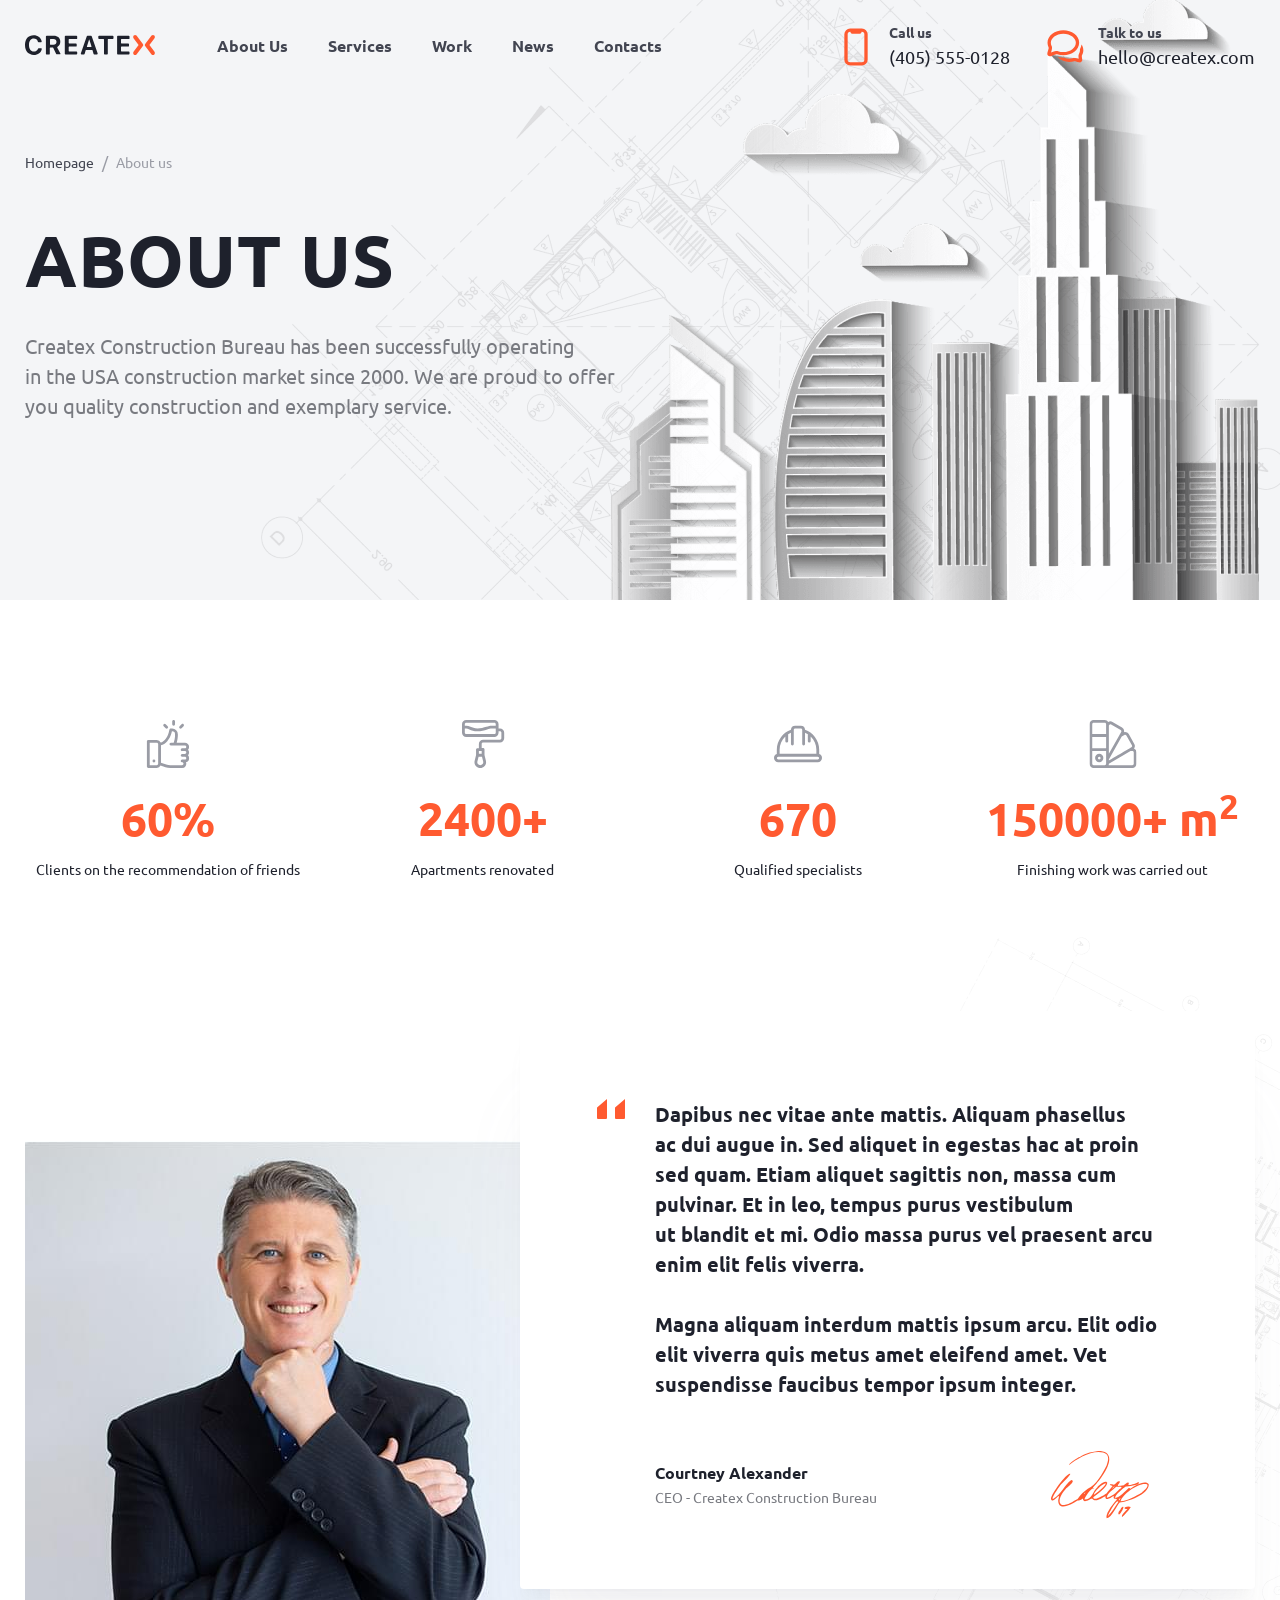
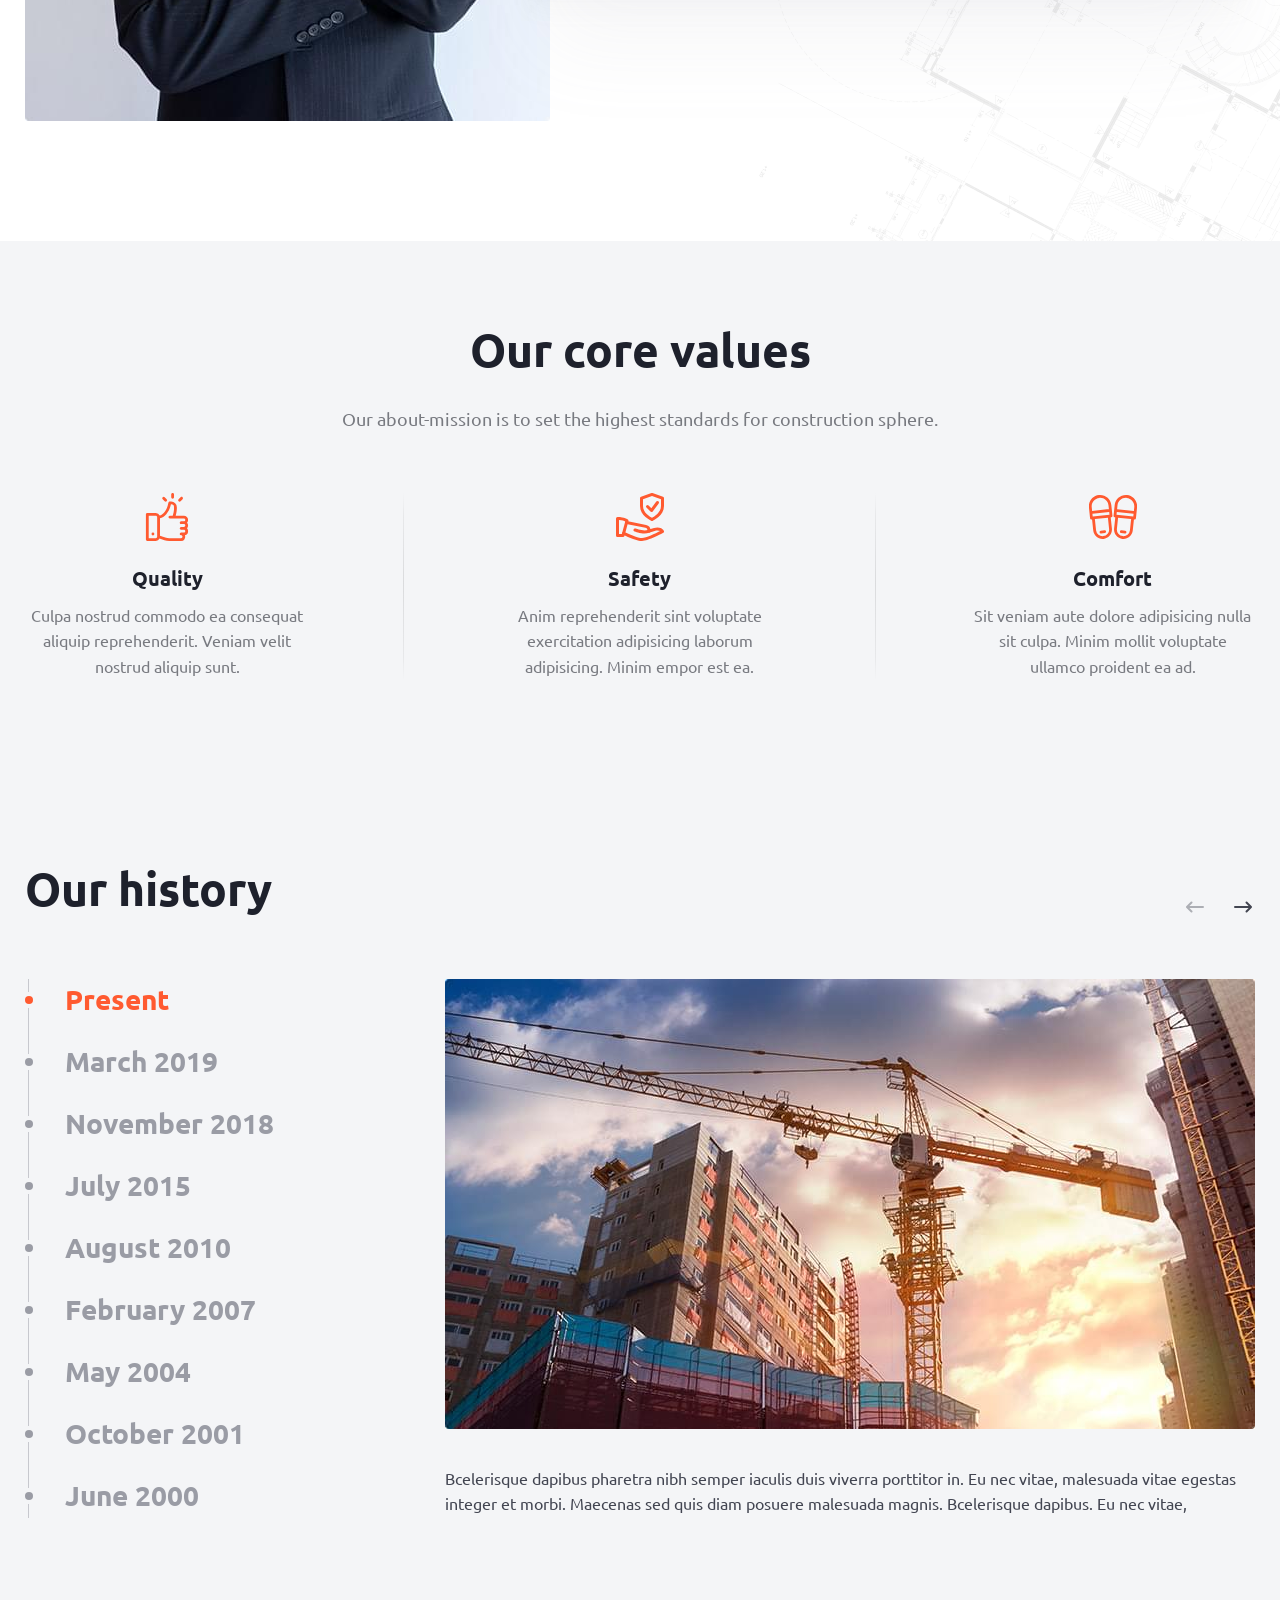
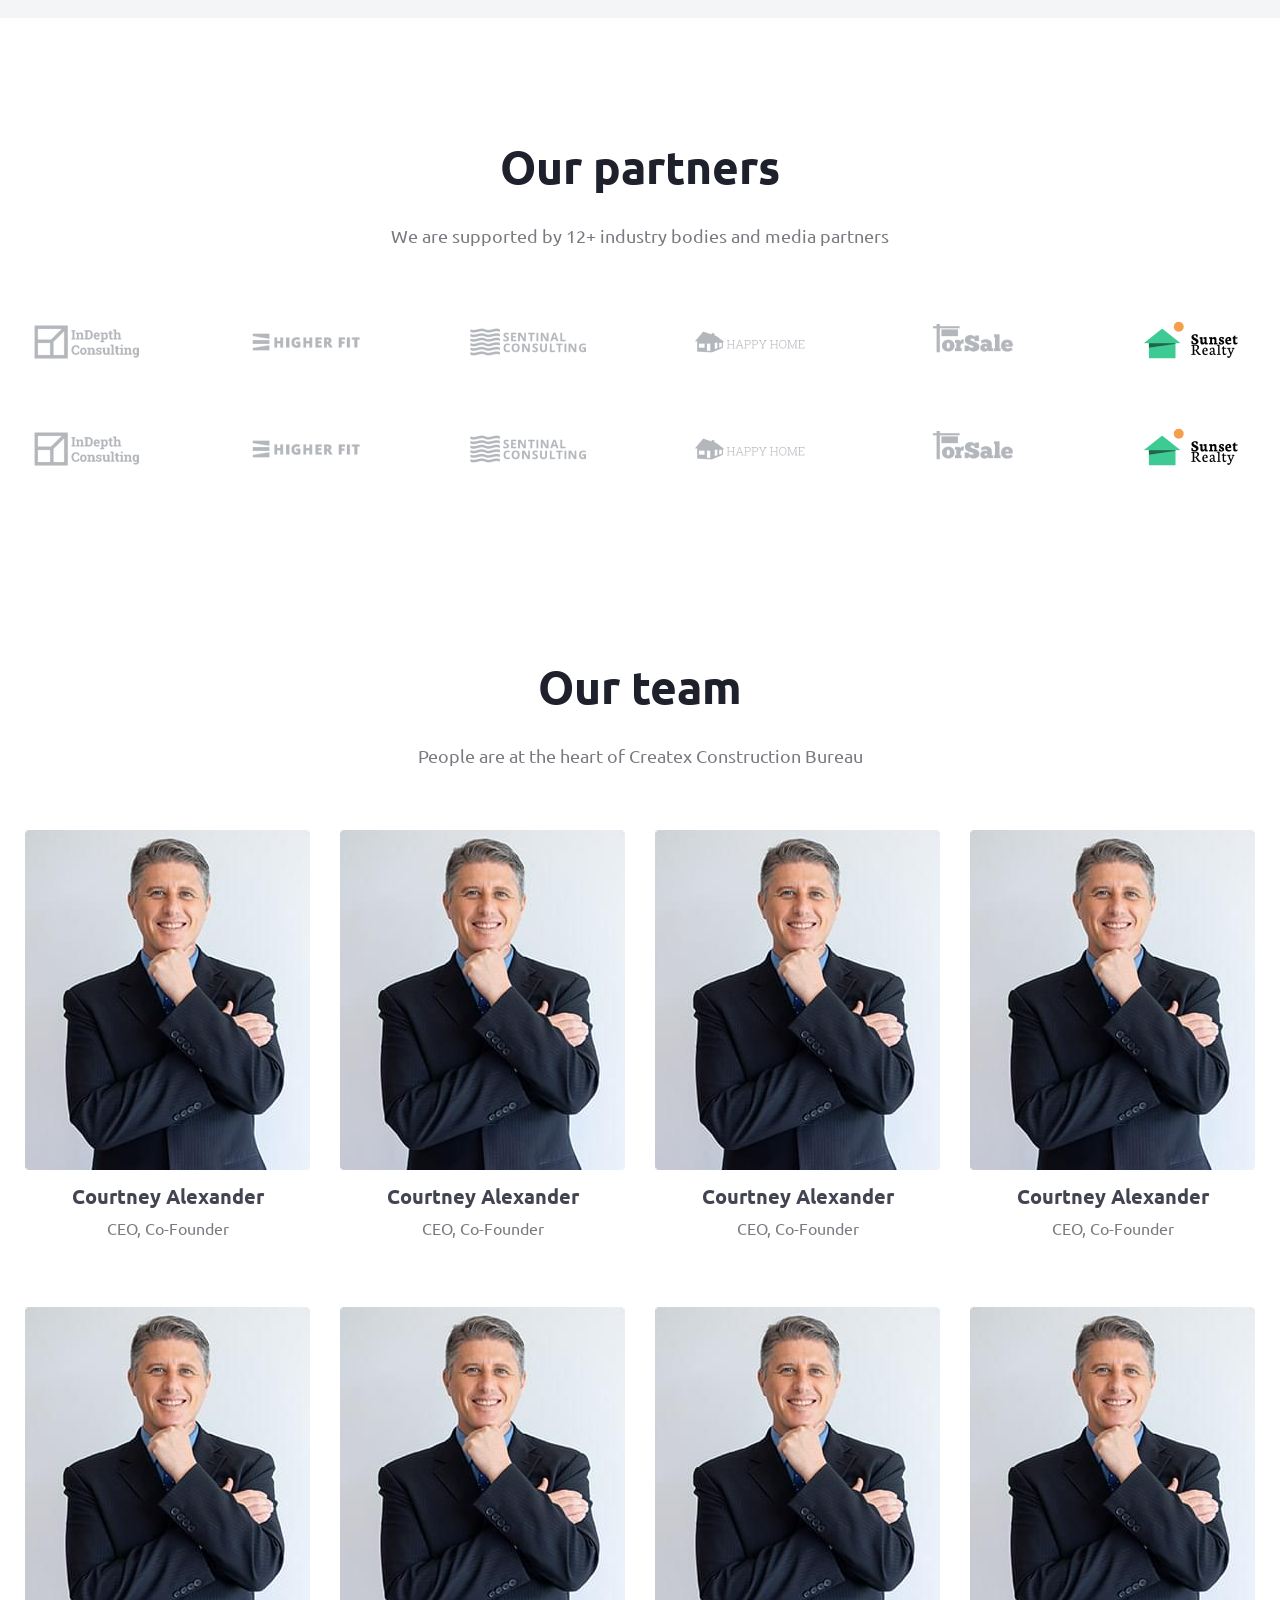
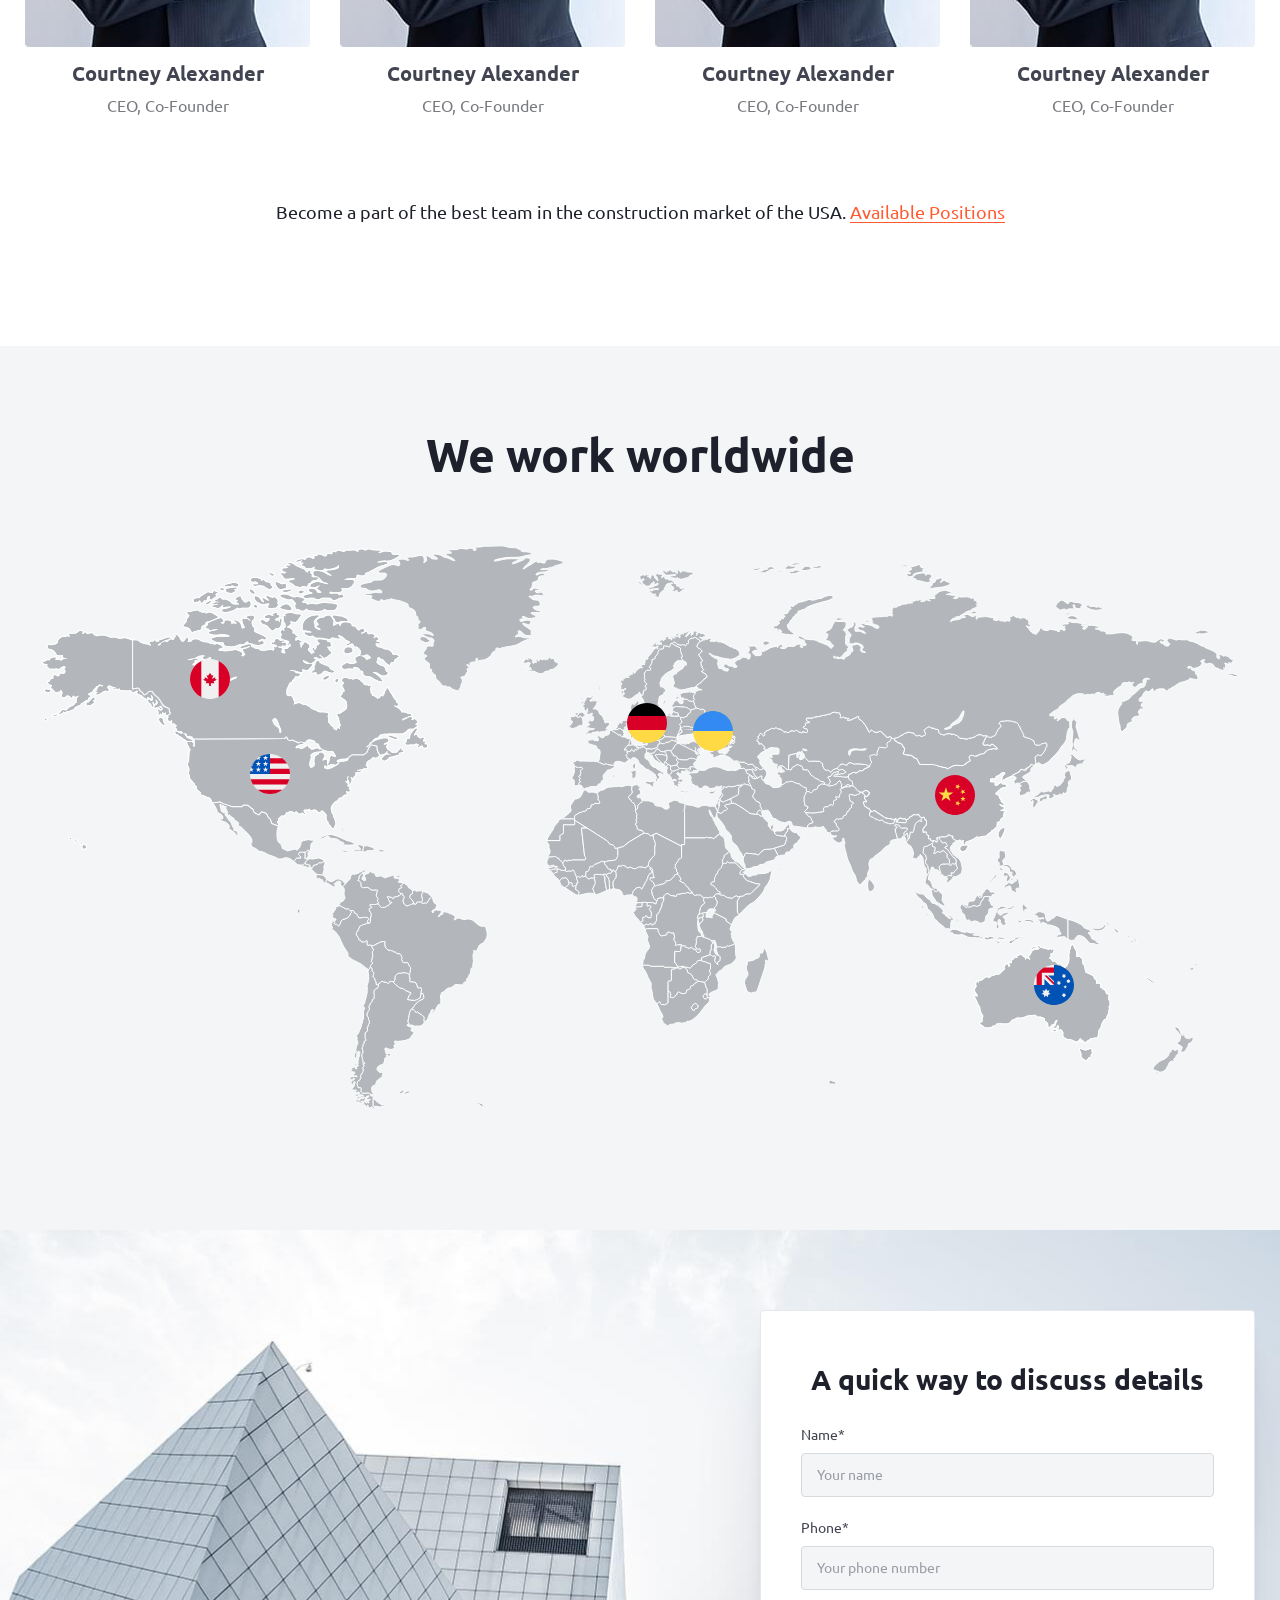
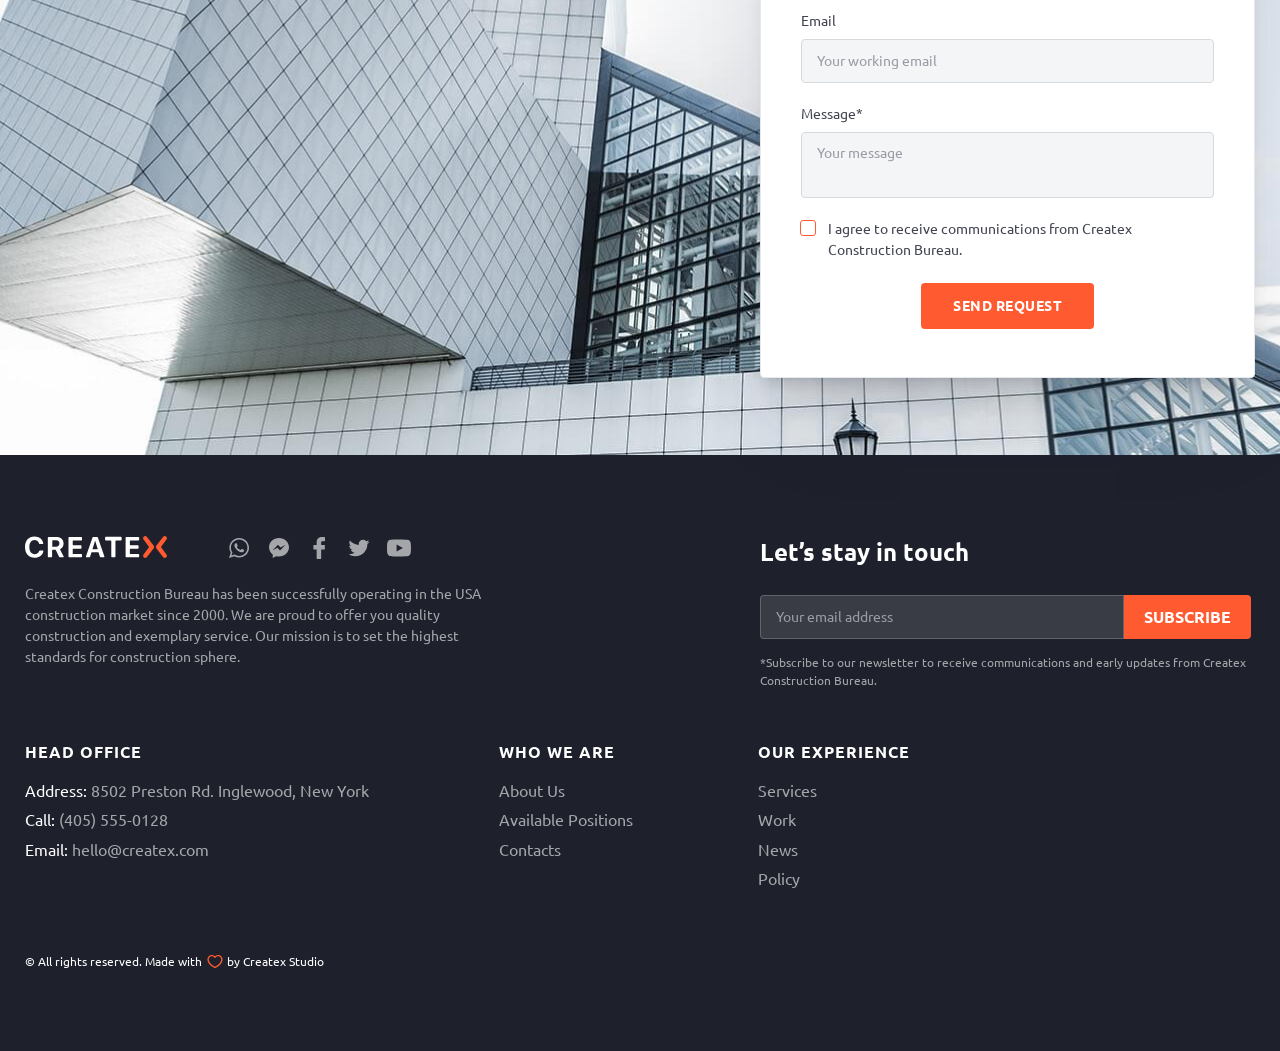
==== commit 6ff1afe7: "добавил в футер сылку на policy" ====
--- a/about.html
+++ b/about.html
@@ -1 +1,1116 @@
-<!DOCTYPE html><html lang="en"><head><meta charset="UTF-8"><meta name="viewport" content="width=device-width,initial-scale=1"><link rel="shortcut icon" href="img/favicon.ico" type="image/x-icon"><meta http-equiv="X-UA-Compatible" content="ie=edge"><meta name="theme-color" content="#111111"><title>Createx Construction</title><link rel="stylesheet" href="css/vendor.css"><link rel="stylesheet" href="css/main.css"></head><body><div class="site-container"><header class="header header--secondary"><div class="container header__container"><a href="index.html" class="logo"><img src="img/logo.svg" alt="Createx Logo"></a><nav class="nav header__nav"><ul class="nav__list list-reset"><li class="nav__item"><a href="about.html" class="nav__link">About Us</a></li><li class="nav__item"><a href="services.html" class="nav__link">Services</a></li><li class="nav__item"><a href="work.html" class="nav__link">Work</a></li><li class="nav__item"><a href="news.html" class="nav__link">News</a></li><li class="nav__item"><a href="contacts.html" class="nav__link">Contacts</a></li></ul><div class="header-contacts header-contacts--nav"><a href="tel:4055550128" class="header-contacts__link contacts-link contacts-link--call"><span class="contacts-link__caption">Call us</span> <span class="contacts-link__value">(405) 555-0128</span> </a><a href="mailto:hello@createx.com" class="header-contacts__link contacts-link contacts-link--mail"><span class="contacts-link__caption">Talk to us</span> <span class="contacts-link__value">hello@createx.com</span></a></div></nav><div class="header-contacts"><a href="tel:4055550128" class="header-contacts__link contacts-link contacts-link--call"><span class="contacts-link__caption">Call us</span> <span class="contacts-link__value">(405) 555-0128</span> </a><a href="mailto:hello@createx.com" class="header-contacts__link contacts-link contacts-link--mail"><span class="contacts-link__caption">Talk to us</span> <span class="contacts-link__value">hello@createx.com</span></a></div><button class="btn-reset burger" aria-label="Открыть меню"><span class="burger__line"></span></button></div></header><main><section class="page-hero page-hero--about"><div class="container"><ul class="list-reset breadcrumbs page-hero__breadcrumbs"><li class="breadcrumbs__item"><a href="#" class="breadcrumbs__link">Homepage</a></li><li class="breadcrumbs__item"><a class="breadcrumbs__link">About us</a></li></ul><h1 class="page-hero__title">About Us</h1><p class="page-hero__descr">Createx Construction Bureau has been successfully operating in&nbsp;the USA construction market since 2000. We&nbsp;are proud to&nbsp;offer you quality construction and exemplary service.</p></div></section><section class="achieve"><h2 class="visually-hidden">Our Achievements</h2><div class="container"><ul class="achieve__list grid list-reset"><li class="achieve__item achieve__item--reccom"><div class="achieve__value">60%</div><div class="achieve__text">Clients on the recommendation of friends</div></li><li class="achieve__item achieve__item--renov"><div class="achieve__value">2400+</div><div class="achieve__text">Apartments renovated</div></li><li class="achieve__item achieve__item--spec"><div class="achieve__value">670</div><div class="achieve__text">Qualified specialists</div></li><li class="achieve__item achieve__item--finish"><div class="achieve__value">150000+&nbsp;m<sup>2</sup></div><div class="achieve__text">Finishing work was carried out</div></li></ul><div class="achieve__content"><img src="img/achieve-man.jpg" alt="" aria-hidden="true" class="achieve__image"><div class="achieve__info"><blockquote class="achieve__quote quote"><div class="quote__content"><p>Dapibus nec vitae ante mattis. Aliquam phasellus ac&nbsp;dui augue&nbsp;in. Sed aliquet in&nbsp;egestas hac at&nbsp;proin sed quam. Etiam aliquet sagittis non, massa cum pulvinar. Et&nbsp;in&nbsp;leo, tempus purus vestibulum ut&nbsp;blandit et&nbsp;mi. Odio massa purus vel praesent arcu enim elit felis viverra.</p><p>Magna aliquam interdum mattis ipsum arcu. Elit odio elit viverra quis metus amet eleifend amet. Vet suspendisse faucibus tempor ipsum integer.</p></div><footer class="quote__footer"><span class="quote__author">Courtney Alexander</span> CEO - Createx Construction Bureau</footer></blockquote></div></div></div></section><section class="about-mission section-offset"><div class="container"><h2 class="title title--center">Our core values</h2><p class="descr descr--center">Our about-mission is&nbsp;to&nbsp;set the highest standards for construction sphere.</p><ul class="list-reset about-mission__list grid"><li class="about-mission__item about-mission__item--quality"><h3 class="about-mission__subtitle">Quality</h3><p class="about-mission__descr">Culpa nostrud commodo ea&nbsp;consequat aliquip reprehenderit. Veniam velit nostrud aliquip sunt.</p></li><li class="about-mission__item about-mission__item--safety"><h3 class="about-mission__subtitle">Safety</h3><p class="about-mission__descr">Anim reprehenderit sint voluptate exercitation adipisicing laborum adipisicing. Minim empor est&nbsp;ea.</p></li><li class="about-mission__item about-mission__item--comfort"><h3 class="about-mission__subtitle">Comfort</h3><p class="about-mission__descr">Sit veniam aute dolore adipisicing nulla sit culpa. Minim mollit voluptate ullamco proident ea&nbsp;ad.</p></li></ul></div></section><section class="history"><div class="container"><div class="history__top"><h2 class="title history__title">Our history</h2><div class="slider-nav history__slider-nav"><button class="btn-reset slider-nav__btn history__prev slider-btn"><svg><use xlink:href="img/sprite.svg#left-arrow"></use></svg></button> <button class="btn-reset slider-nav__btn history__next slider-btn"><svg><use xlink:href="img/sprite.svg#right-arrow"></use></svg></button></div></div><div class="history__content grid"><ul class="list-reset history-nav"><li class="history-nav__item"><button class="btn-reset history-nav__btn history-nav__btn--active">Present</button></li><li class="history-nav__item"><button class="btn-reset history-nav__btn">March 2019</button></li><li class="history-nav__item"><button class="btn-reset history-nav__btn">November 2018</button></li><li class="history-nav__item"><button class="btn-reset history-nav__btn">July 2015</button></li><li class="history-nav__item"><button class="btn-reset history-nav__btn">August 2010</button></li><li class="history-nav__item"><button class="btn-reset history-nav__btn">February 2007</button></li><li class="history-nav__item"><button class="btn-reset history-nav__btn">May 2004</button></li><li class="history-nav__item"><button class="btn-reset history-nav__btn">October 2001</button></li><li class="history-nav__item"><button class="btn-reset history-nav__btn">June 2000</button></li></ul><div class="history__item history-slider"><div class="swiper-wrapper"><div class="swiper-slide"><img src="img/history-1.jpg" alt="History image" class="history__image"><p class="history__descr">Bcelerisque dapibus pharetra nibh semper iaculis duis viverra porttitor&nbsp;in. Eu&nbsp;nec vitae, malesuada vitae egestas integer et&nbsp;morbi. Maecenas sed quis diam posuere malesuada magnis. Bcelerisque dapibus. Eu&nbsp;nec vitae,</p></div><div class="swiper-slide"><img src="img/history-1.jpg" alt="History image" class="history__image"><p class="history__descr">Bcelerisque dapibus pharetra nibh semper iaculis duis viverra porttitor&nbsp;in. Eu&nbsp;nec vitae, malesuada vitae egestas integer et&nbsp;morbi. Maecenas sed quis diam posuere malesuada magnis. Bcelerisque dapibus. Eu&nbsp;nec vitae,</p></div><div class="swiper-slide"><img src="img/history-1.jpg" alt="History image" class="history__image"><p class="history__descr">Bcelerisque dapibus pharetra nibh semper iaculis duis viverra porttitor&nbsp;in. Eu&nbsp;nec vitae, malesuada vitae egestas integer et&nbsp;morbi. Maecenas sed quis diam posuere malesuada magnis. Bcelerisque dapibus. Eu&nbsp;nec vitae,</p></div><div class="swiper-slide"><img src="img/history-1.jpg" alt="History image" class="history__image"><p class="history__descr">Bcelerisque dapibus pharetra nibh semper iaculis duis viverra porttitor&nbsp;in. Eu&nbsp;nec vitae, malesuada vitae egestas integer et&nbsp;morbi. Maecenas sed quis diam posuere malesuada magnis. Bcelerisque dapibus. Eu&nbsp;nec vitae,</p></div><div class="swiper-slide"><img src="img/history-1.jpg" alt="History image" class="history__image"><p class="history__descr">Bcelerisque dapibus pharetra nibh semper iaculis duis viverra porttitor&nbsp;in. Eu&nbsp;nec vitae, malesuada vitae egestas integer et&nbsp;morbi. Maecenas sed quis diam posuere malesuada magnis. Bcelerisque dapibus. Eu&nbsp;nec vitae,</p></div><div class="swiper-slide"><img src="img/history-1.jpg" alt="History image" class="history__image"><p class="history__descr">Bcelerisque dapibus pharetra nibh semper iaculis duis viverra porttitor&nbsp;in. Eu&nbsp;nec vitae, malesuada vitae egestas integer et&nbsp;morbi. Maecenas sed quis diam posuere malesuada magnis. Bcelerisque dapibus. Eu&nbsp;nec vitae,</p></div><div class="swiper-slide"><img src="img/history-1.jpg" alt="History image" class="history__image"><p class="history__descr">Bcelerisque dapibus pharetra nibh semper iaculis duis viverra porttitor&nbsp;in. Eu&nbsp;nec vitae, malesuada vitae egestas integer et&nbsp;morbi. Maecenas sed quis diam posuere malesuada magnis. Bcelerisque dapibus. Eu&nbsp;nec vitae,</p></div><div class="swiper-slide"><img src="img/history-1.jpg" alt="History image" class="history__image"><p class="history__descr">Bcelerisque dapibus pharetra nibh semper iaculis duis viverra porttitor&nbsp;in. Eu&nbsp;nec vitae, malesuada vitae egestas integer et&nbsp;morbi. Maecenas sed quis diam posuere malesuada magnis. Bcelerisque dapibus. Eu&nbsp;nec vitae,</p></div><div class="swiper-slide"><img src="img/history-1.jpg" alt="History image" class="history__image"><p class="history__descr">Bcelerisque dapibus pharetra nibh semper iaculis duis viverra porttitor&nbsp;in. Eu&nbsp;nec vitae, malesuada vitae egestas integer et&nbsp;morbi. Maecenas sed quis diam posuere malesuada magnis. Bcelerisque dapibus. Eu&nbsp;nec vitae,</p></div></div></div></div></div></section><section class="partners partners--about"><div class="container"><h2 class="title title--center partners__title">Our partners</h2><p class="descr descr--center">We are supported by 12+ industry bodies and media partners</p><ul class="list-reset partners__list"><li class="partners__item"><a href="#" class="partners__link"><img src="img/partners/partners-1.png" alt="Logo 1" class="partners__logo"></a></li><li class="partners__item"><a href="#" class="partners__link"><img src="img/partners/partners-2.png" alt="Logo 2" class="partners__logo"></a></li><li class="partners__item"><a href="#" class="partners__link"><img src="img/partners/partners-3.png" alt="Logo 3" class="partners__logo"></a></li><li class="partners__item"><a href="#" class="partners__link"><img src="img/partners/partners-4.png" alt="Logo 4" class="partners__logo"></a></li><li class="partners__item"><a href="#" class="partners__link"><img src="img/partners/partners-5.png" alt="Logo 5" class="partners__logo"></a></li><li class="partners__item"><a href="#" class="partners__link"><img src="img/partners/partners-6.png" alt="Logo 6" class="partners__logo"></a></li><li class="partners__item"><a href="#" class="partners__link"><img src="img/partners/partners-1.png" alt="Logo 1" class="partners__logo"></a></li><li class="partners__item"><a href="#" class="partners__link"><img src="img/partners/partners-2.png" alt="Logo 2" class="partners__logo"></a></li><li class="partners__item"><a href="#" class="partners__link"><img src="img/partners/partners-3.png" alt="Logo 3" class="partners__logo"></a></li><li class="partners__item"><a href="#" class="partners__link"><img src="img/partners/partners-4.png" alt="Logo 4" class="partners__logo"></a></li><li class="partners__item"><a href="#" class="partners__link"><img src="img/partners/partners-5.png" alt="Logo 5" class="partners__logo"></a></li><li class="partners__item"><a href="#" class="partners__link"><img src="img/partners/partners-6.png" alt="Logo 6" class="partners__logo"></a></li></ul></div></section><section class="team"><div class="container"><h2 class="title title--center">Our team</h2><p class="descr descr--center">People are at the heart of Createx Construction Bureau</p><ul class="list-reset grid team__list"><li class="team__item"><div class="team__top"><img class="team__image" src="img/team/team-1.jpg" alt="Alexandr"><div class="team__socials"><a href="#" target="_blank" class="team__link" aria-label="Linken in"><svg><use xlink:href="img/sprite.svg#linked"></use></svg> </a><a href="#" target="_blank" class="team__link" aria-label="Twitter"><svg><use xlink:href="img/sprite.svg#twitter"></use></svg> </a><a href="#" target="_blank" class="team__link" aria-label="Facebook"><svg><use xlink:href="img/sprite.svg#facebook"></use></svg></a></div></div><div class="team__name">Courtney Alexander</div><div class="team__post">CEO, Co-Founder</div></li><li class="team__item"><div class="team__top"><img class="team__image" src="img/team/team-1.jpg" alt="Alexandr"><div class="team__socials"><a href="#" target="_blank" class="team__link" aria-label="Linken in"><svg><use xlink:href="img/sprite.svg#linked"></use></svg> </a><a href="#" target="_blank" class="team__link" aria-label="Twitter"><svg><use xlink:href="img/sprite.svg#twitter"></use></svg> </a><a href="#" target="_blank" class="team__link" aria-label="Facebook"><svg><use xlink:href="img/sprite.svg#facebook"></use></svg></a></div></div><div class="team__name">Courtney Alexander</div><div class="team__post">CEO, Co-Founder</div></li><li class="team__item"><div class="team__top"><img class="team__image" src="img/team/team-1.jpg" alt="Alexandr"><div class="team__socials"><a href="#" target="_blank" class="team__link" aria-label="Linken in"><svg><use xlink:href="img/sprite.svg#linked"></use></svg> </a><a href="#" target="_blank" class="team__link" aria-label="Twitter"><svg><use xlink:href="img/sprite.svg#twitter"></use></svg> </a><a href="#" target="_blank" class="team__link" aria-label="Facebook"><svg><use xlink:href="img/sprite.svg#facebook"></use></svg></a></div></div><div class="team__name">Courtney Alexander</div><div class="team__post">CEO, Co-Founder</div></li><li class="team__item"><div class="team__top"><img class="team__image" src="img/team/team-1.jpg" alt="Alexandr"><div class="team__socials"><a href="#" target="_blank" class="team__link" aria-label="Linken in"><svg><use xlink:href="img/sprite.svg#linked"></use></svg> </a><a href="#" target="_blank" class="team__link" aria-label="Twitter"><svg><use xlink:href="img/sprite.svg#twitter"></use></svg> </a><a href="#" target="_blank" class="team__link" aria-label="Facebook"><svg><use xlink:href="img/sprite.svg#facebook"></use></svg></a></div></div><div class="team__name">Courtney Alexander</div><div class="team__post">CEO, Co-Founder</div></li><li class="team__item"><div class="team__top"><img class="team__image" src="img/team/team-1.jpg" alt="Alexandr"><div class="team__socials"><a href="#" target="_blank" class="team__link" aria-label="Linken in"><svg><use xlink:href="img/sprite.svg#linked"></use></svg> </a><a href="#" target="_blank" class="team__link" aria-label="Twitter"><svg><use xlink:href="img/sprite.svg#twitter"></use></svg> </a><a href="#" target="_blank" class="team__link" aria-label="Facebook"><svg><use xlink:href="img/sprite.svg#facebook"></use></svg></a></div></div><div class="team__name">Courtney Alexander</div><div class="team__post">CEO, Co-Founder</div></li><li class="team__item"><div class="team__top"><img class="team__image" src="img/team/team-1.jpg" alt="Alexandr"><div class="team__socials"><a href="#" target="_blank" class="team__link" aria-label="Linken in"><svg><use xlink:href="img/sprite.svg#linked"></use></svg> </a><a href="#" target="_blank" class="team__link" aria-label="Twitter"><svg><use xlink:href="img/sprite.svg#twitter"></use></svg> </a><a href="#" target="_blank" class="team__link" aria-label="Facebook"><svg><use xlink:href="img/sprite.svg#facebook"></use></svg></a></div></div><div class="team__name">Courtney Alexander</div><div class="team__post">CEO, Co-Founder</div></li><li class="team__item"><div class="team__top"><img class="team__image" src="img/team/team-1.jpg" alt="Alexandr"><div class="team__socials"><a href="#" target="_blank" class="team__link" aria-label="Linken in"><svg><use xlink:href="img/sprite.svg#linked"></use></svg> </a><a href="#" target="_blank" class="team__link" aria-label="Twitter"><svg><use xlink:href="img/sprite.svg#twitter"></use></svg> </a><a href="#" target="_blank" class="team__link" aria-label="Facebook"><svg><use xlink:href="img/sprite.svg#facebook"></use></svg></a></div></div><div class="team__name">Courtney Alexander</div><div class="team__post">CEO, Co-Founder</div></li><li class="team__item"><div class="team__top"><img class="team__image" src="img/team/team-1.jpg" alt="Alexandr"><div class="team__socials"><a href="#" target="_blank" class="team__link" aria-label="Linken in"><svg><use xlink:href="img/sprite.svg#linked"></use></svg> </a><a href="#" target="_blank" class="team__link" aria-label="Twitter"><svg><use xlink:href="img/sprite.svg#twitter"></use></svg> </a><a href="#" target="_blank" class="team__link" aria-label="Facebook"><svg><use xlink:href="img/sprite.svg#facebook"></use></svg></a></div></div><div class="team__name">Courtney Alexander</div><div class="team__post">CEO, Co-Founder</div></li></ul><div class="team__text">Become a part of the best team in the construction market of the USA. <a href="#">Available Positions</a></div></div></section><section class="worldwide"><div class="container"><h2 class="title title--center worldwide__title">We work worldwide</h2><div class="worldwide-map"><svg width="1230" height="563" viewBox="0 0 1230 563" fill="none" xmlns="http://www.w3.org/2000/svg"><g clip-path="url(#clip0_1499:1480)"><path d="M633.1 457.211C633.1 456.556 634.28 455.337 634.964 456.274C635.653 457.211 635.357 458.527 636.73 458.527C638.101 458.527 640.555 458.994 640.949 458.432C641.338 457.869 643.106 457.402 643.106 456.368C643.106 455.338 643.106 436.202 643.106 435.451C643.106 434.698 646.442 435.451 646.442 434.231C646.442 433.011 646.442 423.35 646.442 423.35C646.442 423.35 648.894 423.164 649.58 422.976C650.268 422.788 652.72 421.567 653.309 421.944C653.898 422.316 654.68 423.632 655.073 423.161C655.464 422.692 656.447 421.753 657.429 421.753C657.962 421.753 658.84 421.532 659.658 421.346C659.495 421.07 659.393 420.813 659.393 420.615C659.393 419.82 653.421 420.773 652.425 421.089C651.43 421.406 648.28 421.882 647.285 421.406C646.29 420.931 639.985 421.406 639.985 421.406L638.824 420.295C638.824 420.295 628.539 420.295 627.379 420.295C626.218 420.295 625.388 420.136 624.393 419.505C623.396 418.87 622.403 418.87 621.24 419.342C620.08 419.82 620.58 418.711 619.75 418.711C618.92 418.711 618.588 419.505 618.588 419.505L617.552 419.763C617.443 420.732 618.337 422.514 619.42 423.912C620.55 425.366 621.921 428.087 622.657 430.386C623.393 432.683 625.505 435.261 626.041 436.997C626.582 438.733 625.652 441.219 626.19 442.344C626.729 443.471 627.071 445.393 627.368 447.316C627.662 449.24 627.808 453.318 629.622 455.007C630.311 455.649 631.024 456.542 631.683 457.539C632.486 457.615 633.1 457.707 633.1 457.211Z" fill="#B3B7BC" stroke="white" stroke-miterlimit="10"/><path d="M677.242 415.28L676.754 414.254L673.907 414.344C672.043 414.812 672.043 415.374 672.043 415.939C672.043 416.501 670.277 417.814 669 418.189C667.728 418.565 666.352 421.38 665.568 421.754C664.784 422.129 662.136 421.19 661.349 421.099C660.991 421.056 660.344 421.19 659.656 421.346C660.148 422.17 661.173 423.151 661.547 423.151C662.044 423.151 662.207 426.484 663.369 426.96C664.53 427.435 666.687 428.546 666.687 429.179C666.687 429.815 668.017 430.607 668.017 431.56C668.017 432.513 669.33 433.813 670.337 433.778C672.457 433.714 672.678 434.556 672.678 435.12C672.678 435.683 675.473 435.12 675.841 435.683C676.181 436.202 678.94 436.006 679.611 436.355C680.763 435.284 682.412 433.873 682.977 433.15C683.859 432.027 683.124 430.479 683.859 430.056C684.595 429.632 686.215 427.805 685.626 427.663C685.035 427.524 685.477 426.116 684.594 425.271C683.713 424.426 685.626 424.005 685.477 422.457C685.33 420.911 685.773 417.814 685.33 417.533C684.888 417.25 682.827 417.11 681.506 416.266C680.184 415.42 677.242 415.28 677.242 415.28Z" fill="#B3B7BC" stroke="white" stroke-miterlimit="10"/><path d="M670.339 433.776C669.332 433.809 668.019 432.509 668.019 431.557C668.019 430.606 666.689 429.814 666.689 429.176C666.689 428.544 664.532 427.433 663.371 426.958C662.209 426.481 662.044 423.149 661.549 423.149C661.173 423.149 660.148 422.169 659.658 421.344C658.842 421.53 657.964 421.751 657.429 421.751C656.447 421.751 655.466 422.69 655.073 423.158C654.68 423.63 653.898 422.314 653.309 421.942C652.72 421.566 650.268 422.786 649.58 422.974C648.894 423.161 646.442 423.348 646.442 423.348C646.442 423.348 646.442 433.007 646.442 434.229C646.442 435.448 643.105 434.697 643.105 435.448C643.105 435.799 643.105 440.135 643.105 444.777C643.827 445.028 644.51 445.361 644.676 445.766C645.069 446.705 645.95 448.767 645.754 449.331C645.559 449.892 645.069 449.518 645.069 450.083C645.069 450.647 644.676 451.491 645.658 451.491C646.638 451.491 648.305 452.054 648.993 451.301C649.679 450.55 651.936 448.862 652.035 448.019C652.133 447.175 652.621 445.299 654.289 446.333C655.959 447.361 656.056 447.551 658.215 447.551C660.373 447.551 660.96 447.454 661.351 446.143C661.744 444.829 661.353 443.799 662.627 443.799C663.901 443.799 665.471 442.672 665.471 441.828C665.471 440.984 666.059 439.672 666.846 439.672C667.631 439.672 669.294 438.732 669.494 437.795C669.689 436.857 671.062 437.231 671.553 436.668C671.794 436.394 672.269 435.737 672.69 435.136C672.69 435.13 672.679 435.127 672.679 435.127C672.68 434.554 672.459 433.711 670.339 433.776Z" fill="#B3B7BC" stroke="white" stroke-miterlimit="10"/><path d="M680.22 447.797C679.4 447.797 677.965 449.692 677.965 450.083C677.965 450.476 678.99 452.961 680.014 453.026C681.042 453.091 681.791 453.026 681.862 452.306C681.895 451.95 682.161 451.663 682.422 451.459C682.341 450.842 682.172 449.522 682.111 448.729C681.511 448.343 680.752 447.797 680.22 447.797Z" fill="#B3B7BC" stroke="white" stroke-miterlimit="10"/><path d="M671.257 457.584C670.865 456.833 668.316 458.147 667.923 458.896C667.532 459.649 665.961 461.71 665.961 461.71L667.923 464.337L669.294 464.523C669.294 464.523 669.688 463.587 670.083 462.835C670.472 462.085 672.239 463.026 672.239 462.275C672.239 461.524 673.416 460.774 673.416 460.021C673.412 459.272 671.649 458.335 671.257 457.584Z" fill="#B3B7BC" stroke="white" stroke-miterlimit="10"/><path d="M682.465 451.793C682.465 451.793 682.447 451.665 682.422 451.461C682.161 451.665 681.896 451.952 681.863 452.309C681.792 453.028 681.043 453.093 680.015 453.028C678.99 452.964 677.966 450.478 677.966 450.086C677.966 449.694 679.401 447.799 680.221 447.799C680.751 447.799 681.51 448.345 682.112 448.732C682.087 448.445 682.082 448.227 682.095 448.137C682.17 447.712 682.685 442.859 681.8 442.367C680.917 441.876 680.036 436.95 679.741 436.457C679.447 435.965 676.208 436.246 675.842 435.684C675.479 435.127 672.75 435.668 672.691 435.137C672.268 435.738 671.793 436.394 671.554 436.669C671.062 437.232 669.689 436.858 669.494 437.795C669.295 438.734 667.63 439.673 666.846 439.673C666.059 439.673 665.472 440.984 665.472 441.828C665.472 442.673 663.903 443.799 662.627 443.799C661.353 443.799 661.744 444.83 661.352 446.144C660.961 447.455 660.372 447.551 658.215 447.551C656.058 447.551 655.959 447.362 654.29 446.333C652.622 445.301 652.131 447.176 652.036 448.02C651.937 448.863 649.68 450.551 648.993 451.302C648.307 452.055 646.639 451.491 645.659 451.491C644.677 451.491 645.069 450.647 645.069 450.084C645.069 449.521 645.56 449.895 645.754 449.331C645.951 448.768 645.069 446.706 644.677 445.767C644.508 445.361 643.825 445.028 643.106 444.778C643.106 450.097 643.106 455.816 643.106 456.367C643.106 457.399 641.34 457.866 640.949 458.431C640.557 458.993 638.103 458.526 636.73 458.526C635.358 458.526 635.653 457.21 634.965 456.272C634.28 455.335 633.1 456.555 633.1 457.21C633.1 457.705 632.487 457.614 631.68 457.539C632.755 459.165 633.694 461.063 634.183 462.606C634.966 465.093 636.879 467.436 637.369 468.887C637.859 470.344 638.398 471.702 637.369 471.841C636.339 471.983 636.339 472.827 637.417 474.424C638.497 476.018 637.565 476.957 638.497 477.145C639.428 477.331 639.134 477.894 639.869 477.943C640.605 477.989 641.144 478.692 641.634 479.3C642.124 479.912 643.253 479.912 643.792 479.159C644.334 478.408 646 478.175 647.716 478.175C649.434 478.175 649.091 477.471 650.757 477.003C652.425 476.535 654.435 476.487 655.859 476.958C657.281 477.425 658.36 477.003 659.048 476.583C659.735 476.16 661.058 477.239 661.157 476.16C661.256 475.079 662.629 475.268 663.903 475.268C665.176 475.268 668.267 473.345 670.72 471.141C673.174 468.94 677.243 464.105 678.617 461.904C679.99 459.7 682.246 457.822 683.374 456.837C684.217 456.1 684.706 453.506 684.938 451.614C683.777 451.6 682.465 451.793 682.465 451.793ZM672.238 462.278C672.238 463.03 670.473 462.09 670.082 462.838C669.689 463.592 669.293 464.526 669.293 464.526L667.922 464.34L665.96 461.713C665.96 461.713 667.529 459.651 667.922 458.9C668.315 458.15 670.864 456.836 671.257 457.587C671.648 458.338 673.413 459.275 673.413 460.025C673.413 460.777 672.238 461.527 672.238 462.278Z" fill="#B3B7BC" stroke="white" stroke-miterlimit="10"/><path d="M619.747 418.709C620.577 418.709 620.077 419.818 621.237 419.34C622.4 418.867 623.393 418.867 624.39 419.503C625.385 420.134 626.213 420.293 627.377 420.293C628.537 420.293 638.821 420.293 638.821 420.293L639.983 421.404C639.983 421.404 646.286 420.929 647.282 421.404C648.279 421.881 651.427 421.404 652.422 421.087C652.595 421.032 652.919 420.959 653.331 420.879L649.548 415.932L649.888 405.378L654.81 405.54L655.659 404.726L656.361 398.424C656.103 398.306 655.803 398.255 655.463 398.391C654.433 398.814 653.552 398.673 652.521 398.673C651.491 398.673 651.345 399.66 650.756 399.518C650.168 399.376 650.609 397.689 650.756 396.985C650.904 396.281 649.874 395.016 649.139 394.453C648.404 393.889 650.02 390.372 649.581 389.949C649.139 389.526 648.993 388.403 648.993 387.418C648.993 386.432 648.257 386.996 646.786 386.996C645.314 386.996 645.169 386.292 645.169 386.292C645.169 386.292 643.403 385.869 642.52 386.292C641.638 386.715 641.784 389.247 641.197 389.107C640.608 388.965 638.841 389.247 637.371 389.668C635.899 390.091 635.311 389.386 634.576 387.699C633.841 386.011 632.957 386.573 633.251 385.307C633.546 384.039 632.662 382.633 632.662 382.633C632.662 382.633 622.951 382.492 621.92 382.633C621.503 382.69 620.77 383.12 620.046 383.609C620.646 385.774 622.529 389.384 622.951 390.232C623.392 391.125 622.412 391.919 622.412 393.561C622.412 395.202 624.276 398.203 624.471 400.221C624.669 402.238 623.294 403.503 622.116 404.818C620.938 406.13 619.716 409.084 619.716 410.913C619.716 412.742 617.948 414.526 617.996 415.369C618.047 416.213 617.754 418.7 617.556 419.635C617.547 419.673 617.552 419.721 617.551 419.757L618.587 419.498C618.585 419.503 618.917 418.709 619.747 418.709Z" fill="#B3B7BC" stroke="white" stroke-miterlimit="10"/><path d="M678.923 391.254C678.477 391.254 677.428 390.584 676.527 389.949C675.887 390.631 673.639 390.516 672.534 390.516C671.356 390.516 672.387 392.062 671.651 392.627C670.915 393.189 670.621 394.034 671.209 394.314C671.798 394.596 671.062 396.987 671.062 397.831C671.062 398.675 669.884 400.504 670.326 400.784C670.768 401.067 671.503 403.038 672.534 403.317C673.563 403.599 674.299 402.615 674.74 402.615C675.182 402.615 675.182 403.88 675.182 404.866C675.182 405.851 674.595 406.272 674.595 406.272C674.595 406.272 672.974 406.836 672.24 406.272C671.504 405.712 670.915 404.164 670.915 403.601C670.915 403.039 669.151 403.039 668.414 403.039C667.679 403.039 666.942 401.771 666.65 401.209C666.353 400.649 665.472 401.351 665.472 401.772C665.472 402.195 664.736 402.195 664 402.195C663.264 402.195 661.792 401.069 661.205 401.351C660.616 401.633 660.027 400.366 660.174 399.801C660.322 399.24 658.702 399.663 658.114 399.943C657.525 400.226 657.233 399.24 657.233 399.24C657.233 399.24 656.893 398.675 656.364 398.427L655.662 404.729L654.813 405.543L649.891 405.381L649.551 415.935L653.334 420.882C655.304 420.498 659.393 419.959 659.393 420.617C659.393 420.814 659.495 421.071 659.659 421.347C660.347 421.19 660.995 421.055 661.352 421.1C662.139 421.193 664.787 422.13 665.571 421.754C666.354 421.382 667.731 418.566 669.003 418.19C670.28 417.814 672.045 416.503 672.045 415.94C672.045 415.377 672.045 414.813 673.91 414.345L676.756 414.255L676.949 414.25L676.264 411.904C676.264 411.904 684.957 408.799 685.453 408.723C685.07 407.973 684.676 407.419 684.868 407.328C685.207 407.165 685.376 404.892 685.376 404.245C685.376 403.595 687.413 404.081 686.734 403.429C686.057 402.782 686.225 399.049 686.564 398.235C686.904 397.424 687.753 398.235 687.753 397.588C687.753 396.936 686.734 394.825 686.226 394.176C685.858 393.709 682.828 392.551 681.98 392.39C681.13 392.228 679.771 391.254 678.923 391.254Z" fill="#B3B7BC" stroke="white" stroke-miterlimit="10"/><path d="M677.53 367.137C676.801 367.332 676.021 367.56 675.699 367.711C675.227 367.94 674.983 368.079 674.044 367.989C673.932 368.12 673.801 368.232 673.64 368.285C672.831 368.568 672.976 370.326 672.976 370.326C672.976 370.326 672.242 370.397 672.242 371.241C672.242 371.813 672.646 372.061 672.905 372.159C673.321 372.175 673.702 372.206 674.001 372.257C675.869 372.582 675.699 371.283 675.699 371.283C675.699 371.283 678.416 371.444 678.585 370.633C678.756 369.821 678.075 368.524 678.075 368.524L677.53 367.137Z" fill="#B3B7BC" stroke="white" stroke-miterlimit="10"/><path d="M720.205 332.898C720.794 333.181 721.751 334.656 722.413 334.798C723.074 334.939 726.752 336.135 729.108 337.05C731.461 337.963 732.933 338.034 733.669 338.034C734.405 338.034 735.509 338.246 734.847 338.737C734.185 339.229 726.975 346.195 726.018 347.18C725.061 348.164 724.472 347.813 722.338 347.813C720.205 347.813 718.588 350.064 717.999 349.995C717.649 349.952 716.395 350.16 715.311 350.394L713.727 352.612L712.199 354.885L712.371 366.252L714.016 368.743C715.313 367.085 718.803 363.894 721.381 361.299C724.178 358.484 725.602 357.827 727.17 357.076C728.739 356.325 732.71 352.619 735.411 349.337C737.111 347.268 738.99 344.974 739.236 343.475C739.479 341.973 741.049 340.004 742.226 338.549C743.404 337.096 745.364 333.389 745.316 332.264C745.269 331.139 746.298 328.745 746.447 326.731C746.592 324.716 744.828 324.526 744.287 325.651C743.746 326.776 739.53 327.526 736.832 327.573C734.134 327.62 732.517 327.857 731.536 328.746C730.552 329.637 728.102 328.514 727.219 329.498C726.338 330.483 722.852 331.328 721.726 329.075C721.251 328.125 720.621 327.598 720.025 327.267C719.075 328.195 717.938 329.569 718.144 330.013C718.441 330.647 719.616 332.616 720.205 332.898Z" fill="#B3B7BC" stroke="white" stroke-miterlimit="10"/><path d="M549.68 274.195C549.625 272.118 549.551 270.069 549.605 269.868C549.713 269.453 554.146 266.973 554.905 266.558C555.661 266.145 557.067 266.765 557.067 265.938C557.067 265.111 558.905 265.525 559.987 265.316C561.068 265.11 561.716 264.385 561.716 263.454C561.716 262.523 563.231 262.73 564.203 262.626C565.178 262.525 565.068 261.697 565.718 261.697C566.366 261.697 566.041 260.767 566.15 259.732C566.259 258.7 566.259 258.907 567.231 258.907C568.203 258.907 569.179 258.389 569.179 257.768C569.179 257.146 573.395 257.559 574.047 257.559C574.695 257.559 574.91 256.837 574.803 256.319C574.695 255.803 574.154 254.251 573.504 254.148C572.856 254.045 573.288 252.494 573.288 251.253C573.288 250.012 573.072 248.873 572.316 247.944C572.158 247.747 571.968 247.39 571.77 246.967C570.587 246.989 569.155 246.139 567.92 246.104C566.204 246.058 563.555 246.904 562.282 245.541C561.007 244.181 560.122 243.758 559.192 244.181C558.261 244.603 556.544 249.295 555.562 250.653C554.58 252.015 551.836 252.954 550.511 252.954C549.186 252.954 549.039 254.875 548.01 255.674C546.979 256.471 547.373 257.739 546.145 258.673C544.919 259.612 545.508 262.473 546.145 263.505C546.782 264.535 543.89 267.773 542.223 268.712C540.555 269.649 540.017 271.43 537.367 271.853C536.338 272.017 535.565 272.44 534.965 272.978C539.09 272.978 545.205 272.978 547.3 272.978C549.856 272.98 549.269 273.529 549.68 274.195Z" fill="#B3B7BC" stroke="white" stroke-miterlimit="10"/><path d="M606.911 244.841C607.696 245.967 606.716 247.84 605.929 248.217C605.145 248.593 604.556 250.283 603.772 250.283C602.989 250.283 603.772 253.096 605.145 253.661C606.518 254.223 606.518 255.159 606.518 255.723C606.518 256.285 608.481 256.848 609.069 257.599C609.658 258.351 610.636 261.913 610.636 263.228C610.636 263.564 610.755 263.838 610.93 264.061C611.435 263.733 612.052 263.356 612.304 262.898C612.747 262.101 613.088 260.741 612.892 260.366C612.694 259.992 612.745 259.335 613.187 258.958C613.628 258.584 615.393 256.801 615.736 256.661C616.08 256.519 617.206 256.71 617.159 255.676C617.139 255.264 617.192 254.635 617.259 254.022C616.464 253.532 615.984 252.957 615.984 252.673C615.984 252.064 615.101 251.031 614.611 251.594C614.119 252.156 612.257 251.689 612.011 250.515C611.766 249.342 613.237 249.388 614.611 248.312C615.984 247.231 616.179 245.167 614.707 244.042C613.235 242.916 614.266 242.307 615.296 241.276C616.327 240.246 615.395 239.681 614.855 240.15C614.314 240.618 613.435 240.76 613.286 239.634C613.139 238.509 609.95 238.323 608.726 239.4C608.295 239.777 607.638 239.893 606.942 239.888C606.651 241.753 606.388 244.09 606.911 244.841Z" fill="#B3B7BC" stroke="white" stroke-miterlimit="10"/><path d="M573.287 251.256C573.287 252.498 572.854 254.049 573.503 254.151C574.154 254.255 574.694 255.806 574.801 256.322C574.909 256.84 574.694 257.563 574.046 257.563C573.394 257.563 569.178 257.149 569.178 257.771C569.178 258.391 568.203 258.91 567.229 258.91C566.258 258.91 566.258 258.703 566.149 259.735C566.041 260.77 566.365 261.7 565.716 261.7C565.065 261.7 565.175 262.527 564.202 262.629C563.23 262.733 561.715 262.528 561.715 263.458C561.715 264.389 561.067 265.113 559.986 265.319C558.904 265.528 557.065 265.113 557.065 265.941C557.065 266.766 555.66 266.148 554.904 266.561C554.145 266.976 549.711 269.457 549.604 269.872C549.551 270.072 549.626 272.122 549.678 274.198C549.792 274.383 549.975 274.574 550.33 274.768C551.964 275.658 581.583 294.395 582.517 295.288C583.451 296.178 584.616 298.187 584.616 298.187C584.616 298.187 586.716 298.411 588.346 299.302C589.981 300.195 589.98 302.647 589.98 302.647C589.98 302.647 592.078 302.202 593.245 301.978C594.412 301.754 598.377 300.416 598.377 300.416L604.439 295.735L618.668 287.257C618.668 287.257 618.681 287.257 618.705 287.257C618.266 285.758 617.794 284.552 617.032 284.552C616.177 284.552 615.565 283.852 614.585 283.852C613.606 283.852 612.382 283.383 612.26 282.562C612.138 281.745 612.626 281.158 611.892 280.107C611.159 279.053 610.425 278.585 610.425 278.118C610.425 277.649 611.667 276.737 611.864 276.548C612.06 276.361 611.372 275.61 611.372 275.094C611.372 274.578 610.882 273.687 611.372 273.125C611.864 272.562 612.157 271.999 611.616 270.968C611.077 269.936 612.352 268.997 611.715 267.637C611.075 266.277 610.097 265.2 610.192 264.729C610.235 264.529 610.552 264.308 610.928 264.063C610.753 263.839 610.634 263.566 610.634 263.23C610.634 261.916 609.656 258.352 609.067 257.602C608.48 256.849 606.516 256.288 606.516 255.726C606.516 255.163 606.516 254.227 605.143 253.664C603.77 253.1 602.987 250.285 603.77 250.285C604.556 250.285 605.143 248.597 605.927 248.22C606.714 247.845 607.692 245.97 606.909 244.843C606.386 244.091 606.65 241.756 606.942 239.89C605.643 239.881 604.204 239.43 603.818 239.31C603.229 239.122 601.515 239.591 600.434 239.636C599.357 239.684 596.707 241.325 595.824 240.528C594.941 239.733 585.916 241.139 583.366 241.23C580.816 241.326 579.736 243.859 578.217 243.859C576.697 243.859 574.291 245.077 573.018 246.437C572.658 246.822 572.229 246.964 571.765 246.972C571.963 247.395 572.151 247.751 572.311 247.949C573.07 248.876 573.287 250.014 573.287 251.256Z" fill="#B3B7BC" stroke="white" stroke-miterlimit="10"/><path d="M615.74 256.662C615.397 256.802 613.632 258.585 613.191 258.959C612.749 259.335 612.699 259.991 612.896 260.366C613.092 260.742 612.749 262.104 612.308 262.899C611.866 263.697 610.297 264.259 610.198 264.728C610.102 265.198 611.081 266.274 611.721 267.636C612.358 268.996 611.081 269.935 611.622 270.967C612.163 271.997 611.868 272.56 611.378 273.124C610.888 273.687 611.378 274.577 611.378 275.093C611.378 275.609 612.066 276.36 611.869 276.546C611.673 276.735 610.431 277.647 610.431 278.116C610.431 278.583 611.163 279.052 611.897 280.106C612.632 281.157 612.143 281.743 612.265 282.561C612.387 283.383 613.61 283.85 614.59 283.85C615.57 283.85 616.181 284.551 617.037 284.551C617.799 284.551 618.271 285.756 618.71 287.255C619.077 287.26 622.253 287.307 623.57 288.146C624.97 289.04 625.67 290.155 625.67 290.155L631.267 287.255L656.591 300.279V298.6H659.66C659.66 298.6 659.66 269.646 659.66 267.494C659.66 265.345 658.637 263.973 659.66 262.798C660.683 261.626 659.251 261.039 660.069 258.886C660.167 258.634 660.266 258.369 660.373 258.098C660.343 258.058 660.295 258.017 660.279 257.974C660.033 257.32 658.708 257.271 655.816 256.848C652.922 256.427 653.999 254.55 650.763 254.364C647.526 254.175 643.408 256.662 643.36 257.974C643.312 259.289 644.878 260.742 643.8 262.102C642.723 263.461 640.37 263.601 638.698 262.148C637.032 260.695 634.58 260.037 632.57 260.037C630.559 260.037 629.137 258.819 629.282 257.787C629.43 256.756 628.793 256.285 627.127 255.958C625.459 255.63 624.038 254.315 621.096 254.786C619.52 255.035 618.184 254.585 617.27 254.023C617.202 254.636 617.151 255.265 617.169 255.677C617.21 256.712 616.083 256.52 615.74 256.662Z" fill="#B3B7BC" stroke="white" stroke-miterlimit="10"/><path d="M527.859 320.626C528.541 320.032 529.659 321.219 530.649 321.337C531.643 321.456 532.699 320.804 532.699 320.804C532.699 320.804 532.512 320.686 530.898 320.567C529.286 320.449 529.163 318.608 527.735 319.261C526.315 319.913 525.321 320.089 523.534 319.917C523.51 320.438 523.201 321.135 523.105 321.828C523.563 321.718 523.912 321.645 524.076 321.634C525.069 321.576 527.176 321.217 527.859 320.626Z" fill="#B3B7BC" stroke="white" stroke-miterlimit="10"/><path d="M525.501 324.127C526.121 324.185 527.364 323.413 527.364 323.413C527.364 323.413 531.52 323.117 532.203 323.058C532.444 323.036 532.749 323.137 533.04 323.27C533.053 323.103 533.05 322.976 533.05 322.976C533.05 322.976 535.256 323.398 535.404 323.89C535.551 324.382 538.567 324.734 540.259 324.172C540.382 324.131 540.503 324.089 540.625 324.048C540.645 323.404 540.671 322.358 540.604 322.039C540.505 321.57 539.427 320.54 538.838 319.975C538.249 319.412 538.346 318.006 538.346 318.006L537.737 317.141C537.737 317.141 537.271 315.355 535.87 314.91C534.47 314.465 533.537 312.01 533.537 312.01H532.37C532.37 312.01 531.438 310.896 530.505 310.45C529.573 310.005 527.94 310.674 527.94 310.674C527.94 310.674 526.073 310.898 524.907 310.674C523.74 310.45 523.975 312.012 523.041 312.234C523.004 312.244 522.933 312.263 522.871 312.275C522.765 313.182 522.603 314.112 522.112 314.814C521.034 316.362 522.552 318.614 523.338 319.317C523.501 319.464 523.549 319.674 523.536 319.917C525.321 320.089 526.314 319.912 527.737 319.26C529.164 318.607 529.288 320.449 530.9 320.567C532.513 320.685 532.7 320.804 532.7 320.804C532.7 320.804 531.644 321.455 530.651 321.337C529.661 321.219 528.542 320.032 527.86 320.625C527.177 321.217 525.07 321.575 524.075 321.634C523.912 321.645 523.564 321.717 523.105 321.828C523.034 322.355 523.082 322.872 523.483 323.308C523.61 323.443 523.716 323.565 523.818 323.686C525.499 323.279 524.981 324.076 525.501 324.127Z" fill="#B3B7BC" stroke="white" stroke-miterlimit="10"/><path d="M528.634 327.975C529.37 327.482 530.84 326.215 531.355 326.425C531.87 326.638 532.533 326.214 532.533 325.935C532.533 325.654 531.502 324.739 532.312 324.456C532.868 324.265 533.004 323.647 533.038 323.273C532.746 323.14 532.443 323.041 532.202 323.061C531.519 323.12 527.362 323.416 527.362 323.416C527.362 323.416 526.12 324.188 525.499 324.13C524.98 324.079 525.498 323.282 523.816 323.689C524.658 324.693 524.768 325.193 526.476 325.654C528.389 326.168 526.329 327.109 527.897 328.046C528.044 328.134 528.159 328.224 528.276 328.314C528.425 328.155 528.552 328.032 528.634 327.975Z" fill="#B3B7BC" stroke="white" stroke-miterlimit="10"/><path d="M664.154 343.399C664.154 342.812 664.156 342.225 662.93 341.247C661.702 340.269 660.884 340.073 660.884 339.486C660.884 338.899 660.474 338.703 659.451 337.531C658.428 336.359 656.793 336.359 656.793 336.359L656.382 335.38L654.95 335.185C654.95 335.185 654.132 334.598 655.361 334.011C656.587 333.424 655.361 331.859 655.156 331.272C654.98 330.762 653.251 328.768 652.805 328.263C652.587 328.253 652.383 328.225 652.229 328.14C651.545 327.764 650.17 328.515 649.485 329.17C648.799 329.828 649.287 330.203 648.799 330.672C648.307 331.141 646.639 332.547 645.562 333.861C644.483 335.174 641.735 334.33 640.854 334.798C639.971 335.268 641.245 336.018 640.658 336.486C640.071 336.955 638.303 337.705 637.716 337.987C637.129 338.269 634.772 338.173 634.086 339.019C633.401 339.862 632.614 338.08 631.926 339.019C631.241 339.958 630.454 340.051 630.065 339.77C629.969 339.704 629.875 339.589 629.773 339.437C629.136 339.999 628.36 340.632 628.101 341.411C627.659 342.747 626.484 343.942 626.484 344.576C626.484 345.209 626.927 346.053 626.927 347.178C626.927 348.305 627.22 348.866 627.882 349.711C628.544 350.553 628.397 351.61 628.397 351.61C628.397 351.61 628.616 352.033 629.131 352.664C629.646 353.297 631.116 354.212 631.263 354.706C631.332 354.933 631.583 355.11 631.837 355.239C631.901 355.138 631.966 355.028 632.038 354.941C632.857 353.963 632.652 352.593 632.652 352.593L634.492 352.204L635.922 351.814L638.787 352.204V350.055C638.787 350.055 640.833 347.51 642.265 347.51C643.697 347.51 644.925 349.27 644.925 349.27L651.266 350.444C651.266 350.444 651.677 348.685 652.289 348.292C652.903 347.902 654.129 348.685 654.947 348.292C655.765 347.902 656.993 347.315 658.425 347.315C659.857 347.315 660.471 348.096 661.085 346.923C661.699 345.75 664.764 347.315 664.764 347.315L667.22 346.923L666.401 344.968C666.405 344.964 664.154 343.985 664.154 343.399Z" fill="#B3B7BC" stroke="white" stroke-miterlimit="10"/><path d="M612.013 341.647C612.408 341.552 613.287 341.835 613.975 341.366C614.663 340.898 616.135 342.023 616.33 342.96C616.528 343.9 617.117 342.586 617.704 341.552C618.291 340.52 620.154 337.426 620.154 336.675C620.154 335.924 621.725 335.268 621.725 334.799C621.725 334.33 621.625 333.3 622.118 333.111C622.608 332.925 622.999 331.517 622.902 331.047C622.803 330.578 624.568 327.953 624.862 327.575C625.157 327.2 626.726 327.391 626.827 326.545C626.924 325.703 627.216 324.762 626.627 324.576C626.04 324.388 625.256 323.732 625.256 323.262C625.256 322.998 625.293 322.226 625.461 321.553C624.674 321.447 624.634 320.696 624.175 320.26C623.687 319.793 623.687 319.418 623.001 319.604C622.313 319.793 621.529 321.387 620.646 321.668C619.763 321.95 618.488 321.292 617.899 321.012C617.311 320.729 614.564 321.012 613.68 320.918C612.797 320.824 611.914 322.043 611.229 322.417C610.541 322.793 608.581 322.607 607.994 322.417C607.405 322.231 606.03 321.106 605.441 321.106C604.854 321.106 603.676 321.291 602.697 321.856C601.715 322.417 601.422 320.825 600.834 320.169C600.245 319.513 598.97 320.074 598.186 319.418C597.401 318.76 596.911 320.169 596.224 320.074C595.536 319.98 593.771 319.604 593.183 320.074C592.594 320.544 592.693 322.326 592.4 322.607C592.106 322.889 590.928 324.2 590.928 324.858C590.928 325.161 590.811 325.373 590.614 325.486C590.745 326.264 590.911 327.258 590.951 327.624C591.025 328.257 591.319 331.422 590.583 332.125C589.847 332.828 589.332 333.955 589.332 333.955C589.332 333.955 588.156 334.728 587.933 336.277C587.714 337.824 588.007 338.81 588.007 340.006C588.007 340.85 588.662 341.459 589.024 342.507C589.037 342.521 589.052 342.523 589.063 342.538C589.651 343.291 592.447 343.43 594.015 343.758C595.586 344.088 597.204 346.196 597.157 346.994C597.109 347.793 598.186 349.339 598.922 349.715C599.658 350.09 601.471 349.013 602.306 349.013C603.141 349.013 606.131 349.06 606.72 348.542C606.892 348.391 607.07 348.41 607.251 348.517C607.959 346.714 608.217 345.115 608.217 345.115C608.217 345.115 611.62 341.742 612.013 341.647Z" fill="#B3B7BC" stroke="white" stroke-miterlimit="10"/><path d="M587.93 336.277C588.151 334.729 589.329 333.954 589.329 333.954C589.329 333.954 589.844 332.827 590.58 332.124C591.316 331.422 591.022 328.256 590.948 327.624C590.907 327.259 590.742 326.265 590.611 325.486C590.379 325.62 590.027 325.623 589.55 325.421C588.668 325.045 589.453 324.2 588.473 323.919C587.491 323.636 587.1 324.668 587.296 325.421C587.491 326.169 586.806 326.169 586.414 326.637C586.021 327.108 584.256 327.198 583.667 327.198C583.077 327.198 582.393 328.231 581.804 328.419C581.67 328.46 581.487 328.466 581.277 328.452C581.414 330.925 581.843 330.735 583.077 331.418C584.475 332.193 583.152 333.247 583.739 333.81C584.328 334.374 584.107 335.781 584.254 337.539C584.343 338.604 584.459 341.365 584.536 343.383C585.343 343.233 586.186 343.192 586.755 343.192C587.81 343.192 588.445 341.858 589.022 342.504C588.663 341.457 588.006 340.848 588.006 340.004C588.004 338.811 587.711 337.825 587.93 336.277Z" fill="#B3B7BC" stroke="white" stroke-miterlimit="10"/><path d="M583.737 333.812C583.15 333.249 584.473 332.195 583.076 331.42C581.841 330.737 581.411 330.928 581.276 328.454C580.566 328.411 579.52 328.116 578.761 328.043C578.603 328.026 578.475 328.062 578.363 328.111C578.522 329.006 578.754 330.005 579.03 330.153C579.545 330.436 579.913 330.999 579.84 332.053C579.766 333.108 579.472 335.43 579.913 336.487C580.355 337.541 580.795 339.229 580.795 340.848C580.795 341.858 581.394 343.36 582.008 344.499C582.264 344.37 582.495 344.236 582.681 344.083C583.12 343.729 583.815 343.518 584.534 343.385C584.457 341.367 584.341 338.606 584.252 337.541C584.105 335.783 584.325 334.375 583.737 333.812Z" fill="#B3B7BC" stroke="white" stroke-miterlimit="10"/><path d="M617.511 356.311C617.511 356.311 625.288 356.703 626.311 356.507C627.332 356.311 631.015 358.072 631.015 358.072C631.015 358.072 631.19 356.299 631.837 355.24C631.584 355.111 631.332 354.934 631.263 354.707C631.116 354.214 629.646 353.298 629.131 352.665C628.616 352.034 628.396 351.611 628.396 351.611C628.396 351.611 628.543 350.554 627.882 349.711C627.22 348.867 626.926 348.304 626.926 347.179C626.926 346.054 626.484 345.209 626.484 344.577C626.484 343.944 627.661 342.748 628.101 341.411C628.359 340.632 629.136 339.999 629.773 339.438C629.446 338.95 629.089 338.076 628.788 337.143C628.396 335.924 627.317 335.55 626.04 334.425C624.766 333.298 625.256 332.64 625.256 332.171C625.256 331.703 626.925 331.701 628.101 331.796C629.276 331.892 629.964 331.61 629.476 331.329C628.982 331.045 628.002 328.888 628.101 327.389C628.2 325.887 627.611 325.42 627.708 324.574C627.806 323.73 626.629 321.573 625.648 321.573C625.58 321.573 625.524 321.559 625.463 321.551C625.294 322.225 625.258 322.996 625.258 323.26C625.258 323.73 626.042 324.386 626.629 324.574C627.218 324.76 626.926 325.701 626.829 326.543C626.728 327.389 625.159 327.198 624.864 327.574C624.568 327.951 622.805 330.576 622.904 331.045C623.003 331.515 622.61 332.921 622.12 333.109C621.626 333.298 621.727 334.328 621.727 334.797C621.727 335.267 620.156 335.922 620.156 336.673C620.156 337.424 618.293 340.518 617.706 341.55C617.117 342.582 616.53 343.897 616.332 342.958C616.137 342.021 614.665 340.896 613.977 341.364C613.289 341.833 612.41 341.55 612.015 341.645C611.623 341.741 608.215 345.112 608.215 345.112C608.215 345.112 607.958 346.71 607.25 348.513C607.686 348.772 608.146 349.612 608.633 350.273C609.319 351.213 610.641 350.508 611.182 350.79C611.723 351.071 612.311 353.277 612.113 353.886C611.925 354.473 611.113 355.963 611.487 356.701H616.081L617.511 356.311Z" fill="#B3B7BC" stroke="white" stroke-miterlimit="10"/><path d="M569.32 346.126C568.88 345.562 567.849 343.17 567.921 342.609C567.995 342.045 569.246 340.355 569.172 339.513C569.099 338.669 570.423 338.105 570.423 337.402C570.423 336.865 570.079 334.208 569.266 332.475C569.098 332.485 568.893 332.401 568.657 332.174C568.068 331.612 565.618 331.704 564.735 332.643C563.852 333.582 562.087 331.799 561.791 331.332C561.496 330.86 560.222 329.829 559.24 330.486C558.259 331.142 557.967 330.956 558.064 330.11C558.163 329.266 556.592 329.549 556.397 330.298C556.203 331.049 554.926 331.705 554.533 331.142C554.14 330.58 553.259 329.829 552.866 330.674C552.593 331.259 552.131 331.208 551.743 330.932C551.497 331.977 551.193 333.173 551.738 333.463C552.4 333.815 552.474 334.519 552.325 334.942C552.178 335.365 553.429 336.42 552.914 336.912C552.399 337.403 551.738 336.42 551.368 337.122C551 337.826 552.104 338.46 551.664 339.024C551.221 339.584 550.56 339.655 550.707 340.781C550.853 341.906 550.779 342.68 550.339 343.033C549.896 343.385 550.413 343.385 551.442 344.018C552.472 344.649 554.163 345.354 554.018 346.41C553.885 347.371 553.446 347.592 553.036 349.368C555.033 349.408 558.612 348.018 562.823 347.325C565.456 346.894 567.68 347.248 569.263 347.686C569.431 347.082 569.543 346.408 569.32 346.126Z" fill="#B3B7BC" stroke="white" stroke-miterlimit="10"/><path d="M579.912 336.485C579.47 335.428 579.765 333.106 579.84 332.051C579.912 330.997 579.546 330.434 579.029 330.151C578.754 330.003 578.521 329.004 578.363 328.109C577.779 328.362 577.731 329.279 577.485 328.886C577.19 328.417 569.539 328.135 569.149 328.698C568.756 329.26 569.834 331.327 569.738 331.89C569.679 332.226 569.514 332.453 569.266 332.472C570.08 334.205 570.423 336.862 570.423 337.398C570.423 338.102 569.098 338.665 569.172 339.51C569.245 340.352 567.996 342.04 567.922 342.605C567.849 343.167 568.879 345.559 569.321 346.122C569.544 346.406 569.431 347.079 569.263 347.678C570.6 348.046 571.479 348.473 571.748 348.537C572.337 348.679 576.505 346.85 578.175 346.051C579.508 345.414 580.99 345.013 582.011 344.497C581.397 343.356 580.798 341.854 580.798 340.846C580.795 339.227 580.353 337.539 579.912 336.485Z" fill="#B3B7BC" stroke="white" stroke-miterlimit="10"/><path d="M536.657 332.617C536.729 331.843 537.393 332.124 538.201 332.265C539.01 332.407 539.967 331.772 540.702 331.772C541.438 331.772 543.351 334.234 543.351 334.938C543.351 335.64 543.425 336.276 543.793 336.837C543.841 336.91 543.874 336.986 543.895 337.06C545.082 336.799 546.063 336.661 546.294 336.661C546.654 336.661 547.38 338.321 547.233 339.359C547.09 340.397 548.319 341.161 548.827 340.468C549.332 339.775 549.982 338.874 550.129 339.498C550.172 339.682 550.442 339.842 550.787 339.974C550.969 339.564 551.365 339.401 551.663 339.021C552.104 338.458 551.002 337.824 551.368 337.12C551.736 336.418 552.398 337.402 552.914 336.91C553.429 336.418 552.178 335.36 552.325 334.939C552.472 334.516 552.398 333.813 551.738 333.461C551.192 333.17 551.495 331.976 551.743 330.93C551.574 330.811 551.416 330.652 551.295 330.483C550.903 329.923 551.198 328.7 550.512 328.7C549.824 328.7 549.923 327.761 550.512 327.574C551.101 327.389 549.335 326.731 549.335 326.075C549.335 325.42 548.453 323.821 548.06 323.73C547.667 323.635 546.294 325.325 545.705 325.325C545.116 325.325 543.844 324.199 543.45 325.137C543.057 326.076 542.174 324.667 541.585 325.421C540.996 326.169 540.605 324.576 540.605 324.576C540.605 324.576 540.615 324.353 540.627 324.052C540.504 324.093 540.384 324.135 540.26 324.177C538.569 324.738 535.551 324.388 535.406 323.894C535.259 323.402 533.051 322.98 533.051 322.98C533.051 322.98 533.124 324.177 532.316 324.457C531.507 324.74 532.537 325.655 532.537 325.936C532.537 326.217 531.873 326.64 531.358 326.427C530.844 326.215 529.372 327.484 528.638 327.976C528.555 328.033 528.428 328.156 528.281 328.315C529.418 329.188 529.316 330.161 530.651 331.095C531.88 331.96 533.446 333.128 534.386 334.993C535.333 334.221 536.605 333.145 536.657 332.617Z" fill="#B3B7BC" stroke="white" stroke-miterlimit="10"/><path d="M551.442 344.015C550.413 343.382 549.896 343.382 550.339 343.03C550.779 342.677 550.853 341.903 550.707 340.778C550.66 340.417 550.702 340.171 550.786 339.974C550.441 339.841 550.17 339.683 550.127 339.497C549.982 338.874 549.332 339.775 548.826 340.468C548.316 341.159 547.086 340.397 547.232 339.358C547.377 338.32 546.653 336.66 546.293 336.66C546.063 336.66 545.082 336.799 543.894 337.059C544.05 337.563 543.699 338.113 543.57 338.667C543.423 339.3 541.656 340.215 540.922 340.778C540.717 340.936 540.448 341.339 540.168 341.847C541.551 342.681 543.166 343.653 544.478 344.602C546.88 346.337 550.51 348.636 552.228 349.244C552.456 349.326 552.729 349.359 553.035 349.364C553.444 347.587 553.883 347.366 554.016 346.405C554.163 345.35 552.472 344.646 551.442 344.015Z" fill="#B3B7BC" stroke="white" stroke-miterlimit="10"/><path d="M543.57 338.667C543.717 338.034 544.159 337.4 543.791 336.838C543.423 336.277 543.349 335.641 543.349 334.939C543.349 334.235 541.437 331.773 540.701 331.773C539.965 331.773 539.009 332.406 538.199 332.266C537.389 332.124 536.727 331.843 536.655 332.618C536.604 333.146 535.333 334.222 534.383 334.991C534.566 335.355 534.738 335.739 534.866 336.16C535.65 338.738 536.384 339.256 537.514 340.144C538.024 340.55 539.021 341.152 540.168 341.847C540.448 341.34 540.717 340.936 540.922 340.778C541.656 340.215 543.423 339.3 543.57 338.667Z" fill="#B3B7BC" stroke="white" stroke-miterlimit="10"/><path d="M535.005 289.622C535.005 288.898 538.468 287.969 538.468 287.244C538.468 286.522 538.468 278.765 538.468 278.765C538.468 278.765 549.284 278.972 549.607 278.765C549.776 278.658 549.741 276.408 549.682 274.195C549.271 273.53 549.858 272.98 547.301 272.98C545.205 272.98 539.09 272.98 534.965 272.98C534.021 273.828 533.51 274.972 533.15 275.89C532.561 277.389 528.883 279.595 528.736 281.706C528.59 283.817 525.154 287.099 522.899 291.601C522.278 292.843 521.994 293.807 521.922 294.586H535.005C535.005 294.586 535.005 290.347 535.005 289.622Z" fill="#B3B7BC" stroke="white" stroke-miterlimit="10"/><path d="M524.908 310.674C526.072 310.898 527.94 310.674 527.94 310.674C527.94 310.674 529.572 310.005 530.506 310.45C531.437 310.897 532.37 312.011 532.37 312.011H533.537C533.537 312.011 534.471 314.466 535.87 314.911C536.675 315.168 537.165 315.864 537.441 316.408C538.438 316.384 539.211 316.07 539.211 315.386C539.211 314.532 539.659 313.393 541.147 314.676C542.633 315.955 542.634 314.816 542.932 314.388C543.231 313.962 544.272 314.532 545.165 314.532C546.057 314.532 547.249 313.964 547.249 313.964C547.249 313.964 559.599 314.106 560.195 313.82C560.787 313.536 560.64 311.117 560.64 311.117L559.599 310.123L556.474 282.091H562.062C556.098 278.32 550.984 275.118 550.332 274.765C549.979 274.571 549.795 274.38 549.681 274.195C549.738 276.406 549.773 278.656 549.606 278.765C549.283 278.972 538.467 278.765 538.467 278.765C538.467 278.765 538.467 286.522 538.467 287.244C538.467 287.969 535.004 288.898 535.004 289.622C535.004 290.346 535.004 294.586 535.004 294.586H521.921C521.731 296.629 523.035 297.354 523.781 298.169C524.81 299.294 522.997 301.264 524.516 303.28C526.036 305.297 524.175 308.392 523.437 309.519C523.038 310.133 522.997 311.193 522.873 312.277C522.936 312.263 523.007 312.246 523.043 312.236C523.975 312.011 523.743 310.45 524.908 310.674Z" fill="#B3B7BC" stroke="white" stroke-miterlimit="10"/><path d="M589.979 302.646C589.979 302.646 589.98 300.194 588.345 299.3C586.713 298.409 584.614 298.185 584.614 298.185C584.614 298.185 583.449 296.176 582.516 295.286C581.955 294.75 571.038 287.771 562.059 282.094H556.47L559.595 310.126L560.637 311.12C560.637 311.12 560.783 313.539 560.191 313.823C559.597 314.109 547.245 313.967 547.245 313.967C547.245 313.967 546.054 314.535 545.161 314.535C544.27 314.535 543.229 313.967 542.929 314.391C542.632 314.817 542.632 315.956 541.143 314.678C539.657 313.397 539.208 314.535 539.208 315.388C539.208 316.075 538.436 316.389 537.438 316.411C537.642 316.818 537.734 317.145 537.734 317.145L538.343 318.009C538.343 318.009 538.246 319.417 538.835 319.978C539.422 320.542 540.502 321.574 540.601 322.042C540.698 322.512 540.601 324.575 540.601 324.575C540.601 324.575 540.992 326.168 541.581 325.421C542.17 324.668 543.052 326.075 543.445 325.136C543.838 324.198 545.112 325.324 545.701 325.324C546.29 325.324 547.663 323.636 548.055 323.729C548.448 323.822 549.331 325.419 549.331 326.074C549.331 326.73 551.096 327.388 550.507 327.573C549.918 327.76 549.819 328.699 550.507 328.699C551.194 328.699 550.898 329.921 551.291 330.482C551.684 331.044 552.467 331.514 552.862 330.67C553.254 329.826 554.136 330.575 554.528 331.139C554.921 331.7 556.198 331.044 556.393 330.295C556.589 329.545 558.158 329.263 558.059 330.107C557.962 330.953 558.254 331.139 559.236 330.482C559.534 330.284 559.856 330.252 560.175 330.298C560.523 329.207 560.922 328.199 561.1 327.857C561.394 327.293 560.412 325.981 560.902 325.791C561.394 325.604 563.06 325.981 563.55 324.665C564.042 323.354 564.631 322.694 564.631 322.694C564.631 322.694 564.826 319.884 565.709 320.352C566.593 320.821 567.67 321.571 567.769 320.445C567.868 319.319 568.946 319.977 569.241 318.946C569.535 317.913 570.124 318.008 570.812 318.194C571.497 318.383 572.086 318.101 572.086 317.537C572.086 316.977 573.655 317.257 574.932 316.412C576.206 315.568 576.892 314.912 577.382 315.379C577.876 315.851 581.111 315.754 581.601 315.568C582.092 315.379 583.073 314.538 584.25 314.724C585.426 314.912 588.271 314.254 589.447 314.254C590.624 314.254 591.117 313.224 591.508 312.846C591.901 312.474 592.196 310.784 592.589 310.503C592.904 310.276 592.84 304.386 592.802 302.062C591.617 302.297 589.979 302.646 589.979 302.646Z" fill="#B3B7BC" stroke="white" stroke-miterlimit="10"/><path d="M587.291 325.386C586.791 324.944 586.121 324.808 585.946 324.808C585.652 324.808 585.874 323.262 585.727 323.05C585.578 322.839 584.623 323.473 584.034 323.262C583.446 323.05 583.225 322.137 582.709 322.137C582.194 322.137 582.121 321.575 582.121 320.939C582.121 320.306 581.166 319.674 580.577 319.252C579.988 318.831 579.841 317.635 579.473 317.424C579.262 317.302 579.344 316.439 579.45 315.721C578.534 315.709 577.63 315.615 577.388 315.382C576.899 314.915 576.211 315.571 574.937 316.415C573.662 317.26 572.091 316.979 572.091 317.54C572.091 318.104 571.502 318.386 570.817 318.197C570.129 318.011 569.542 317.914 569.246 318.949C568.953 319.98 567.874 319.322 567.775 320.448C567.676 321.575 566.598 320.824 565.714 320.355C564.831 319.887 564.636 322.697 564.636 322.697C564.636 322.697 564.047 323.356 563.556 324.668C563.066 325.984 561.399 325.607 560.907 325.794C560.417 325.984 561.399 327.295 561.105 327.86C560.927 328.202 560.528 329.209 560.18 330.301C560.906 330.414 561.587 331.003 561.793 331.331C562.087 331.798 563.854 333.581 564.737 332.642C565.62 331.703 568.07 331.612 568.659 332.174C569.246 332.737 569.641 332.454 569.74 331.893C569.837 331.329 568.758 329.264 569.151 328.701C569.54 328.139 577.193 328.42 577.487 328.888C577.78 329.359 577.78 327.951 578.762 328.044C579.744 328.139 581.216 328.606 581.803 328.42C582.392 328.232 583.077 327.199 583.666 327.199C584.255 327.199 586.02 327.107 586.413 326.638C586.806 326.168 587.491 326.168 587.296 325.422C587.293 325.409 587.293 325.398 587.291 325.386Z" fill="#B3B7BC" stroke="white" stroke-miterlimit="10"/><path d="M628.491 292.866C628.491 292.407 628.38 290.334 628.296 288.792L625.663 290.154C625.663 290.154 624.963 289.04 623.562 288.145C622.165 287.254 618.667 287.254 618.667 287.254L604.437 295.732L598.375 300.413C598.375 300.413 594.41 301.753 593.243 301.975C593.108 302.002 592.956 302.029 592.801 302.062C592.837 304.386 592.903 310.277 592.588 310.504C592.195 310.786 591.9 312.475 591.507 312.847C591.116 313.223 590.625 314.254 589.447 314.254C588.27 314.254 585.426 314.912 584.249 314.725C583.071 314.539 582.089 315.379 581.601 315.569C581.353 315.664 580.391 315.733 579.444 315.719C579.339 316.437 579.256 317.3 579.467 317.421C579.835 317.633 579.982 318.829 580.571 319.25C581.16 319.673 582.116 320.304 582.116 320.937C582.116 321.571 582.19 322.134 582.703 322.134C583.218 322.134 583.439 323.048 584.028 323.259C584.617 323.471 585.572 322.837 585.721 323.048C585.868 323.259 585.647 324.806 585.94 324.806C586.115 324.806 586.787 324.941 587.285 325.383C587.109 324.635 587.498 323.64 588.466 323.916C589.448 324.197 588.661 325.042 589.544 325.418C590.427 325.79 590.918 325.511 590.918 324.855C590.918 324.197 592.096 322.885 592.39 322.603C592.684 322.321 592.585 320.539 593.174 320.071C593.761 319.6 595.528 319.976 596.215 320.071C596.9 320.165 597.391 318.756 598.177 319.414C598.961 320.071 600.236 319.509 600.825 320.165C601.412 320.822 601.708 322.415 602.688 321.852C603.668 321.289 604.844 321.102 605.432 321.102C606.021 321.102 607.395 322.227 607.984 322.414C608.573 322.603 610.534 322.789 611.22 322.414C611.907 322.04 612.789 320.82 613.67 320.915C614.553 321.008 617.3 320.725 617.889 321.008C618.48 321.289 619.754 321.947 620.637 321.664C621.519 321.383 622.303 319.79 622.991 319.6C623.207 319.542 623.346 319.555 623.463 319.591C623.475 319.226 623.481 318.878 623.481 318.57C623.481 316.882 623.874 317.538 624.169 315.85C624.463 314.161 629.073 309.751 629.466 309.469C629.859 309.188 629.855 302.529 629.855 301.59C629.855 300.653 630.053 299.528 630.443 298.214C630.835 296.899 629.758 296.994 629.855 295.774C629.961 294.558 628.491 293.619 628.491 292.866Z" fill="#B3B7BC" stroke="white" stroke-miterlimit="10"/><path d="M656.583 300.278L631.258 287.254L628.295 288.792C628.379 290.334 628.49 292.407 628.49 292.866C628.49 293.621 629.96 294.558 629.861 295.776C629.764 296.996 630.843 296.901 630.448 298.215C630.059 299.53 629.861 300.655 629.861 301.592C629.861 302.531 629.864 309.19 629.471 309.47C629.079 309.753 624.469 314.163 624.175 315.851C623.88 317.538 623.487 316.882 623.487 318.572C623.487 318.879 623.48 319.228 623.469 319.592C623.721 319.676 623.837 319.938 624.172 320.258C624.665 320.727 624.665 321.573 625.643 321.573C626.625 321.573 627.803 323.73 627.704 324.574C627.607 325.42 628.196 325.887 628.097 327.389C627.998 328.888 628.978 331.045 629.471 331.329C629.96 331.61 629.272 331.892 628.097 331.796C626.921 331.701 625.252 331.703 625.252 332.171C625.252 332.64 624.761 333.298 626.036 334.424C627.313 335.549 628.392 335.922 628.783 337.143C629.176 338.363 629.665 339.488 630.059 339.77C630.448 340.053 631.235 339.958 631.92 339.019C632.608 338.08 633.395 339.862 634.08 339.019C634.766 338.173 637.123 338.268 637.71 337.987C638.299 337.705 640.064 336.955 640.652 336.487C641.241 336.018 639.966 335.269 640.848 334.798C641.729 334.33 644.477 335.174 645.556 333.861C646.633 332.547 648.301 331.139 648.793 330.672C649.281 330.204 648.793 329.828 649.479 329.17C650.164 328.515 651.539 327.763 652.223 328.14C652.377 328.225 652.581 328.253 652.799 328.263C652.735 328.189 652.694 328.143 652.694 328.143L653.105 326.773C653.105 326.773 651.468 325.991 651.468 324.817C651.468 323.643 651.875 322.472 650.854 322.472C649.831 322.472 649.625 321.491 650.443 320.711C651.263 319.927 649.217 318.362 650.649 318.362C652.081 318.362 651.06 316.211 652.081 316.015C653.104 315.82 653.307 315.037 653.307 314.059C653.307 313.081 655.558 312.494 656.172 312.298C656.787 312.104 656.581 308.973 656.581 308.973V300.278H656.583Z" fill="#B3B7BC" stroke="white" stroke-miterlimit="10"/><path d="M692.552 265.594L690.171 260.008C689.999 260.262 689.869 260.442 689.798 260.507C689.405 260.883 687.786 259.945 686.265 260.319C684.744 260.695 683.566 260.179 682.095 259.477C680.624 258.773 675.819 259.661 675.18 260.556C674.543 261.446 672.925 261.446 671.453 260.884C669.983 260.321 668.07 259.477 665.374 259.242C662.853 259.024 660.824 258.678 660.367 258.098C660.261 258.369 660.16 258.634 660.063 258.887C659.245 261.039 660.677 261.626 659.654 262.798C658.631 263.972 659.654 265.343 659.654 267.494C659.654 268.979 659.654 283.243 659.654 291.932H679.889C679.889 291.932 680.48 291.556 681.068 291.179C681.657 290.805 682.638 291.743 682.638 291.743H686.951C686.951 291.743 687.74 292.683 688.717 292.683C689.699 292.683 689.11 291.181 690.68 291.181C692.246 291.181 691.857 288.928 692.837 288.928C693.819 288.928 693.624 289.119 694.603 287.804C694.632 287.765 694.68 287.713 694.711 287.672C694.637 287.265 694.629 286.839 694.7 286.397C694.946 284.896 693.865 284.988 693.18 282.88C692.494 280.769 689.745 277.627 689.649 276.406C689.55 275.189 688.031 274.484 688.078 273.169C688.126 271.857 687.344 271.716 685.823 269.652C684.302 267.59 683.859 263.977 684.302 263.836C684.744 263.696 686.018 266.886 686.508 267.917C686.999 268.95 688.667 272.092 689.844 272.092C691.022 272.092 691.464 267.353 691.855 267.589C691.89 267.607 691.915 267.661 691.938 267.726L692.065 266.867L692.552 265.594Z" fill="#B3B7BC" stroke="white" stroke-miterlimit="10"/><path d="M617.169 375.274C618.809 375.274 618.195 374.294 617.578 372.724C616.964 371.157 618.606 371.353 619.631 371.353C620.657 371.353 620.245 369.587 621.065 369.587C621.886 369.587 622.089 371.744 622.911 371.548C623.731 371.353 624.345 372.137 625.371 371.941C626.396 371.744 626.396 369.783 626.396 368.216C626.396 366.646 626.6 365.47 625.576 364.882C624.55 364.292 623.731 362.921 624.962 362.332C626.193 361.745 626.396 360.566 625.371 359.784C624.345 358.998 622.089 360.566 622.089 359.784C622.089 359.356 622.271 357.824 622.439 356.514C620.065 356.44 617.509 356.312 617.509 356.312L616.897 356.481C617.04 358.78 616.76 360.568 616.76 360.568C616.76 360.568 613.067 360.765 612.247 360.765C612.069 360.765 611.508 360.839 610.714 360.958C610.546 361.21 610.32 361.463 610.15 361.627C609.709 362.048 611.18 362.611 611.427 363.22C611.671 363.831 609.562 363.643 609.609 364.535C609.66 365.425 608.874 366.13 608.285 366.55C607.696 366.973 609.855 368.756 609.902 369.363C609.952 369.974 610.444 370.535 612.308 372.273C614.087 373.929 613.237 374.351 615.588 376.18C615.9 375.714 616.394 375.274 617.169 375.274Z" fill="#B3B7BC" stroke="white" stroke-miterlimit="10"/><path d="M616.762 360.567C616.762 360.567 617.043 358.779 616.899 356.48L616.079 356.703H611.485C611.499 356.733 611.504 356.769 611.522 356.796C612.013 357.498 611.768 358.532 610.738 358.86C609.708 359.19 609.756 360.078 610.591 360.125C611.104 360.157 610.984 360.556 610.715 360.958C611.508 360.84 612.07 360.766 612.248 360.766C613.069 360.764 616.762 360.567 616.762 360.567Z" fill="#B3B7BC" stroke="white" stroke-miterlimit="10"/><path d="M621.886 378.215C622.499 378.412 622.91 379.392 624.14 378.412C625.37 377.431 626.806 377.628 626.806 378.61C626.806 379.589 627.217 379.392 628.241 378.412C629.264 377.431 630.291 378.608 630.291 376.645C630.291 374.685 631.522 376.451 631.522 374.294C631.522 372.137 631.726 369.979 631.726 368.997C631.726 368.017 634.597 367.037 634.597 365.469C634.597 363.901 637.057 360.764 637.057 358.801C637.057 356.84 637.674 356.447 638.29 355.467C638.716 354.788 639.027 353.453 638.782 352.177V352.202L635.917 351.812L634.487 352.202L632.647 352.592C632.647 352.592 632.852 353.962 632.033 354.94C631.215 355.92 631.01 358.07 631.01 358.07C631.01 358.07 627.329 356.309 626.306 356.505C625.867 356.589 624.204 356.565 622.437 356.511C622.268 357.821 622.087 359.353 622.087 359.781C622.087 360.563 624.342 358.995 625.369 359.781C626.393 360.563 626.19 361.742 624.96 362.329C623.729 362.918 624.547 364.289 625.573 364.879C626.598 365.467 626.393 366.643 626.393 368.213C626.393 369.78 626.393 371.741 625.369 371.938C624.342 372.134 623.729 371.35 622.909 371.545C622.087 371.741 621.884 369.584 621.062 369.584C620.242 369.584 620.655 371.35 619.628 371.35C618.604 371.35 616.962 371.154 617.576 372.721C618.193 374.291 618.807 375.271 617.167 375.271C616.391 375.271 615.898 375.711 615.586 376.175C615.696 376.262 615.807 376.347 615.936 376.44C617.31 377.458 618.185 378.619 618.777 379.788C620.14 378.901 621.546 378.109 621.886 378.215Z" fill="#B3B7BC" stroke="white" stroke-miterlimit="10"/><path d="M692.836 288.928C691.856 288.928 692.247 291.181 690.679 291.181C689.109 291.181 689.696 292.683 688.716 292.683C687.737 292.683 686.95 291.743 686.95 291.743H682.637C682.637 291.743 681.656 290.806 681.067 291.179C680.479 291.555 679.888 291.932 679.888 291.932H659.653C659.653 295.826 659.653 298.6 659.653 298.6H656.584V308.97C656.584 308.97 656.79 312.099 656.175 312.295C655.561 312.49 653.31 313.077 653.31 314.055C653.31 315.034 653.107 315.816 652.084 316.012C651.063 316.208 652.084 318.358 650.652 318.358C649.22 318.358 651.266 319.924 650.446 320.708C649.627 321.487 649.834 322.469 650.857 322.469C651.878 322.469 651.47 323.639 651.47 324.813C651.47 325.987 653.107 326.77 653.107 326.77L652.696 328.14C652.696 328.14 654.947 330.682 655.153 331.268C655.358 331.855 656.584 333.421 655.358 334.008C654.129 334.595 654.947 335.182 654.947 335.182L656.379 335.377L656.79 336.356C656.79 336.356 658.425 336.356 659.448 337.528C660.471 338.7 660.88 338.896 660.88 339.483C660.88 340.07 661.699 340.266 662.926 341.244C664.152 342.222 664.151 342.809 664.151 343.396C664.151 343.981 666.401 344.961 666.401 344.961L667.169 346.788C667.553 346.982 667.862 347.219 668.028 347.617C668.439 348.598 669.464 349.187 669.464 349.187C669.464 349.187 670.695 349.971 671.515 349.187C672.335 348.401 673.359 349.384 673.359 349.384C673.359 349.384 674.387 348.598 674.999 348.99C675.419 349.256 677.247 350.695 678.832 352.082C679.068 351.999 680.606 351.459 681.284 351.394C682.019 351.323 683.048 352.519 683.344 352.096C683.639 351.674 685.183 351.041 685.772 351.323C686.363 351.606 687.757 351.675 687.832 351.183C687.881 350.848 688.508 350.511 688.954 350.154C689.16 349.988 689.331 349.815 689.378 349.636C689.524 349.073 691.29 348.087 692.024 347.947C692.762 347.806 693.643 347.735 694.012 348.158C694.184 348.355 694.501 348.505 694.839 348.639C695.09 346.837 695.506 345.853 694.894 345.853C694.074 345.853 692.432 345.07 691.818 343.5C691.202 341.932 689.356 340.952 688.949 339.969C688.536 338.989 686.281 339.188 685.871 338.402C685.459 337.618 686.487 337.618 686.487 336.638C686.487 335.658 688.949 336.245 689.152 336.048C689.356 335.852 689.562 333.697 689.562 332.518C689.562 331.343 691.202 330.167 690.587 329.577C689.973 328.99 691.202 328.794 692.024 328.206C692.844 327.616 692.227 325.852 693.049 325.066C693.869 324.283 694.483 322.715 695.098 322.715C695.715 322.715 696.532 321.929 696.532 321.145C696.532 320.362 697.969 318.794 697.766 317.42C697.557 316.047 696.944 314.283 697.969 313.106C698.994 311.93 699.405 310.95 699.2 309.969C698.994 308.989 700.429 308.792 701.046 308.205C701.48 307.785 703.046 307.166 704.214 305.38C703.469 304.505 702.667 303.787 702.154 303.561C700.975 303.048 700.192 301.077 700.192 298.592C700.192 296.106 699.553 294.135 699.456 293.34C699.357 292.541 698.083 290.853 696.565 290.054C695.489 289.493 694.889 288.647 694.71 287.672C694.679 287.713 694.63 287.765 694.602 287.804C693.623 289.119 693.818 288.928 692.836 288.928Z" fill="#B3B7BC" stroke="white" stroke-miterlimit="10"/><path d="M716.937 323.537C716.748 323.835 715.957 325.053 715.325 325.744C714.599 326.533 715.014 328.016 715.22 328.411C715.428 328.808 716.462 328.709 717.083 328.313C717.564 328.007 717.926 328.183 718.647 328.832C719.021 328.313 719.543 327.734 720.018 327.265C719.198 326.809 718.441 326.733 718.241 326.542C717.899 326.216 719.223 325.277 720.153 325.089C721.085 324.901 720.643 323.871 719.86 323.213C719.731 323.106 719.581 322.972 719.419 322.828C718.98 323.073 718.624 323.295 718.52 323.428C718.28 323.739 717.736 323.623 716.937 323.537Z" fill="#B3B7BC" stroke="white" stroke-miterlimit="10"/><path d="M701.052 308.204C700.435 308.791 698.999 308.988 699.205 309.968C699.41 310.95 698.999 311.929 697.974 313.105C696.955 314.274 697.557 316.026 697.766 317.395C699.002 317.312 700.284 317.293 700.542 317.534C701.058 318.026 701.265 317.534 701.576 316.546C701.888 315.557 702.507 315.658 703.127 316.152C703.746 316.646 704.159 317.436 705.193 316.942C706.228 316.448 706.125 316.744 706.642 316.942C707.158 317.141 709.226 316.845 709.95 316.942C710.675 317.04 716.984 323.468 716.984 323.468C716.984 323.468 716.968 323.492 716.941 323.536C717.738 323.623 718.283 323.738 718.527 323.427C718.629 323.295 718.987 323.072 719.426 322.828C718.621 322.104 717.451 320.917 715.893 319.039C714.027 316.786 711.821 315.57 710.643 315.57C709.465 315.57 709.27 313.646 708.536 313.553C707.8 313.46 706.132 310.692 706.083 308.909C706.054 307.906 705.183 306.511 704.221 305.383C703.051 307.166 701.486 307.786 701.052 308.204Z" fill="#B3B7BC" stroke="white" stroke-miterlimit="10"/><path d="M688.948 339.975C689.356 340.958 691.202 341.938 691.818 343.506C692.432 345.076 694.073 345.859 694.893 345.859C695.505 345.859 695.09 346.843 694.839 348.645C695.228 348.797 695.649 348.931 695.923 349.079C696.438 349.36 698.571 349.079 699.309 349.712C700.043 350.345 702.398 351.823 703.132 351.823C703.869 351.823 706.518 352.175 706.958 352.454C707.4 352.738 707.988 351.4 709.166 350.766C710.342 350.135 711.814 349.712 712.035 350.206C712.255 350.696 713.065 351.119 713.652 350.838C713.892 350.723 714.56 350.551 715.306 350.393C716.39 350.16 717.644 349.952 717.993 349.994C718.581 350.064 720.2 347.812 722.333 347.812C724.466 347.812 725.054 348.164 726.012 347.179C726.969 346.195 734.178 339.23 734.842 338.736C735.503 338.244 734.399 338.034 733.664 338.034C732.929 338.034 731.456 337.963 729.103 337.049C726.747 336.134 723.07 334.938 722.407 334.798C721.746 334.656 720.789 333.18 720.199 332.898C719.612 332.616 718.436 330.646 718.139 330.014C718.04 329.794 718.272 329.343 718.645 328.833C717.922 328.185 717.563 328.008 717.081 328.314C716.461 328.71 715.426 328.81 715.218 328.412C715.012 328.018 714.598 326.534 715.324 325.745C716.048 324.953 716.979 323.47 716.979 323.47C716.979 323.47 710.671 317.043 709.945 316.944C709.22 316.846 707.155 317.143 706.636 316.944C706.12 316.745 706.222 316.45 705.188 316.944C704.153 317.44 703.741 316.647 703.122 316.154C702.5 315.66 701.881 315.559 701.571 316.548C701.261 317.536 701.054 318.028 700.536 317.536C700.281 317.294 698.997 317.313 697.761 317.397C697.761 317.405 697.763 317.414 697.766 317.422C697.969 318.797 696.532 320.365 696.532 321.148C696.532 321.932 695.715 322.718 695.098 322.718C694.482 322.718 693.869 324.286 693.049 325.069C692.227 325.854 692.844 327.618 692.024 328.209C691.202 328.797 689.973 328.993 690.587 329.58C691.202 330.17 689.562 331.345 689.562 332.521C689.562 333.7 689.356 335.855 689.151 336.051C688.948 336.248 686.487 335.661 686.487 336.641C686.487 337.621 685.459 337.621 685.871 338.405C686.28 339.194 688.536 338.995 688.948 339.975Z" fill="#B3B7BC" stroke="white" stroke-miterlimit="10"/><path d="M697.42 250.175C698.045 249.651 698.415 247.596 695.815 247.708C695.79 247.842 695.78 247.98 695.78 248.124C695.78 249.074 694.189 251.067 693.316 252.878L694.881 253.514C695.694 252.126 696.923 250.592 697.42 250.175Z" fill="#B3B7BC" stroke="white" stroke-miterlimit="10"/><path d="M697.422 250.175C696.924 250.591 695.696 252.125 694.883 253.512L695.053 253.581L695.315 254.71L698.326 256.212C698.326 256.212 700.554 254.71 701.471 254.585C702.387 254.46 712.863 249.074 712.863 249.074C712.863 249.074 713.782 247.696 713.652 247.194C713.52 246.694 713.389 245.315 713.912 244.69C714.437 244.065 713.259 243.062 713.652 242.058C714.044 241.055 715.747 240.558 715.747 240.558L717.711 239.18L716.402 238.805C716.402 238.805 714.701 239.43 712.734 239.305C710.771 239.18 710.376 240.558 708.281 240.558C706.184 240.558 705.007 241.055 704.483 240.433C703.959 239.805 703.826 240.182 702.385 240.807C700.945 241.432 700.028 241.309 699.374 240.807C698.719 240.308 698.194 240.933 698.064 241.56C697.942 242.147 698.133 243.496 696.1 243.761C695.962 244.338 695.723 244.939 696.072 245.359C696.592 245.978 695.967 246.708 695.815 247.707C698.417 247.595 698.047 249.651 697.422 250.175Z" fill="#B3B7BC" stroke="white" stroke-miterlimit="10"/><path d="M996.566 236.176C996.266 236.461 995.375 236.993 994.611 237.581C994.987 238.178 994.914 239.196 995.642 239.26C996.672 239.357 996.574 240.857 995.446 240.62C994.319 240.387 994.316 242.075 995.297 243.53C996.281 244.983 993.434 246.626 994.221 247.377C995.005 248.125 994.368 249.018 994.71 249.486C995.055 249.955 999.223 249.3 1001.04 247.517C1002.85 245.733 1003.34 245.971 1004.28 246.204C1005.21 246.438 1006.14 245.546 1005.65 244.844C1005.16 244.141 1004.62 242.407 1004.76 240.246C1004.85 238.994 1003.06 236.728 1001.33 234.918C1000.79 235.331 1000.31 235.549 999.577 235.549C998.398 235.548 997.089 235.674 996.566 236.176Z" fill="#B3B7BC" stroke="white" stroke-miterlimit="10"/><path d="M883.437 292.964C882.853 289.854 882.525 286.838 882.097 286.838C881.503 286.838 880.708 289.5 879.717 289.308C878.72 289.12 878.72 285.888 879.913 285.888C881.106 285.888 882.495 283.418 882.495 282.655C882.495 281.898 881.305 281.898 880.113 281.898C878.918 281.898 876.336 282.087 876.336 282.087C876.336 282.087 874.743 281.519 874.743 280.566C874.743 279.615 874.149 278.854 872.557 278.854C870.97 278.854 870.97 277.336 869.777 278.854C868.584 280.375 872.361 280.375 871.963 281.518C871.565 282.655 870.373 281.896 870.175 282.846C869.975 283.796 870.376 286.269 870.97 287.597C871.425 288.623 872.113 291.219 872.14 293.402C873.064 293.233 873.498 292.822 874.357 292.822C875.435 292.822 876.907 292.683 877.004 291.604C877.103 290.526 878.329 289.729 879.014 290.056C879.702 290.385 880.731 293.011 880.779 294.371C880.796 294.805 880.992 295.378 881.297 295.973C881.845 295.457 882.485 295.043 882.485 295.043C882.485 295.043 882.886 293.596 883.437 292.964Z" fill="#B3B7BC" stroke="white" stroke-miterlimit="10"/><path d="M870.968 287.599C870.374 286.271 869.973 283.798 870.173 282.848C870.371 281.898 871.564 282.657 871.962 281.52C872.359 280.376 868.582 280.376 869.775 278.856C870.97 277.338 870.97 278.856 872.555 278.856C874.148 278.856 874.742 279.617 874.742 280.568C874.742 281.521 876.334 282.089 876.334 282.089C876.334 282.089 878.916 281.9 880.111 281.9C881.306 281.9 882.493 281.9 882.493 282.657C882.493 283.418 881.103 285.891 879.911 285.891C878.718 285.891 878.718 289.122 879.715 289.31C880.708 289.501 881.502 286.84 882.096 286.84C882.525 286.84 882.852 289.856 883.436 292.966C883.591 292.791 883.751 292.664 883.921 292.664C884.708 292.664 884.313 290.036 884.84 289.283C885.363 288.53 885.102 286.154 885.496 286.154C885.889 286.154 888.247 286.905 888.117 286.279C887.985 285.651 889.556 283.521 889.295 282.394C889.032 281.267 890.212 279.888 890.212 278.512C890.212 277.135 891.522 276.759 892.44 276.007C893.355 275.254 894.928 274.254 895.19 274.879C895.453 275.505 897.416 276.007 896.631 274.879C895.844 273.75 895.844 273.002 896.368 272.75C896.893 272.499 897.155 271.246 897.155 271.246C897.155 271.246 895.453 270.995 895.19 270.243C894.928 269.493 893.879 268.742 893.879 268.114C893.879 267.486 892.961 267.739 892.177 268.365C891.39 268.993 889.95 267.614 888.247 268.49C886.546 269.369 886.153 270.366 885.366 270.241C884.579 270.115 884.711 270.869 884.056 271.494C883.403 272.12 882.876 272.873 882.485 272.873C882.094 272.873 880.782 273.499 880.782 273.499C880.782 273.499 881.701 275.376 881.175 276.253C880.652 277.132 879.34 276.253 877.903 276.63C876.461 277.006 875.806 276.128 874.757 276.379C873.711 276.63 873.057 275.753 872.532 275.877C872.008 276.004 871.221 274.749 871.483 273.747C871.745 272.747 870.958 271.368 870.434 272.12C869.911 272.873 869.127 272.496 869.127 273.624C869.127 274.749 869.782 276.128 868.995 276.881C868.208 277.633 864.015 278.011 863.231 277.383C862.444 276.755 859.04 276.379 858.91 275.753C858.78 275.125 857.73 274.001 857.075 274.001C856.422 274.001 854.455 274.877 853.934 274.5C853.409 274.126 852.099 273.124 851.181 272.999C850.264 272.873 848.824 272.247 848.693 271.745C848.563 271.243 846.466 270.992 846.073 270.492C845.68 269.99 844.372 269.867 844.372 269.241C844.372 268.614 844.895 267.612 844.895 266.86C844.895 266.107 846.466 265.359 846.466 264.856C846.466 264.356 845.027 263.477 845.027 263.477C845.027 263.477 844.108 261.848 843.062 261.848C842.012 261.848 841.227 260.097 840.311 259.972C839.394 259.848 839.656 258.093 839.131 257.465C838.61 256.84 839.001 255.337 839.918 256.089C840.834 256.84 842.539 256.089 841.882 254.961C841.227 253.833 840.049 252.834 840.049 252.208C840.049 251.581 840.836 249.7 839.918 249.199C839.001 248.7 838.216 247.947 837.955 247.072C837.693 246.193 836.643 245.566 836.643 245.566L835.335 245.693C835.335 245.693 834.549 247.697 834.025 247.947C833.502 248.197 831.665 248.572 830.751 249.199C829.835 249.825 827.215 248.323 825.775 248.323C824.332 248.323 823.413 249.7 824.07 250.076C824.725 250.452 824.595 253.08 824.595 253.08C824.595 253.08 825.382 256.339 826.558 256.088C827.736 255.838 829.179 257.213 828.129 257.464C827.081 257.714 826.558 258.843 826.428 259.846C826.296 260.848 826.558 262.099 825.773 262.224C824.986 262.349 824.201 262.6 824.201 263.979C824.201 265.358 822.499 264.982 822.237 265.481C821.975 265.983 821.32 268.487 820.927 268.864C820.534 269.239 818.305 269.365 818.175 270.492C818.043 271.619 816.998 272.998 816.343 272.871C815.688 272.747 814.508 272.243 814.114 272.998C813.721 273.75 812.02 272.371 811.627 272.747C811.235 273.122 809.136 274.751 809.136 275.751C809.136 276.755 811.365 276.755 811.233 278.009C811.101 279.26 812.02 280.638 812.675 281.263C813.327 281.889 814.375 283.393 813.85 284.145C813.327 284.895 812.543 285.02 811.363 284.77C810.184 284.519 810.314 285.27 808.22 284.895C806.125 284.519 805.993 286.023 805.207 286.9C805.159 286.956 805.085 287.033 804.996 287.131C805.986 287.879 806.402 289.212 808.047 289.819C809.959 290.523 811.677 288.645 811.677 290.006C811.677 291.366 807.164 291.086 807.067 291.508C806.968 291.931 811.723 297.417 814.129 296.994C816.531 296.573 818.297 294.084 817.609 293.71C816.922 293.336 818.001 291.787 818.64 292.069C819.277 292.35 818.737 294.788 819.473 295.351C820.209 295.915 819.965 296.945 819.473 298.261C818.985 299.574 819.965 302.152 820.11 303.608C820.259 305.062 821.288 307.171 821.633 309.328C821.976 311.488 823.399 315.427 824.724 317.819C826.048 320.211 827.075 324.9 827.958 326.027C828.84 327.152 831.098 330.576 831.098 332.685C831.098 334.797 833.502 337.75 834.335 338.314C835.17 338.875 836.983 337.657 837.425 336.343C837.867 335.03 840.367 334.514 840.514 333.389C840.663 332.263 840.903 331.373 841.79 331.232C842.672 331.09 842.672 330.202 842.672 328.981C842.672 327.761 842.771 326.027 843.654 324.946C844.535 323.868 844.684 320.96 844.146 319.788C843.606 318.616 843.9 316.975 844.39 315.799C844.878 314.628 844.684 313.267 845.616 313.175C846.548 313.08 847.921 312.282 848.901 311.017C849.884 309.75 852.874 308.015 853.953 307.17C855.031 306.326 858.319 303.558 859.301 302.01C860.28 300.462 863.075 299.948 864.352 298.681C865.627 297.415 865.137 296.759 865.381 295.397C865.627 294.04 869.746 293.475 871.316 293.475C871.636 293.475 871.9 293.442 872.141 293.398C872.112 291.221 871.424 288.625 870.968 287.599Z" fill="#B3B7BC" stroke="white" stroke-miterlimit="10"/><path d="M968.678 198.455C967.609 197.232 965.902 197.845 965.476 198.865C965.047 199.888 964.192 198.455 962.271 198.455C960.346 198.455 960.133 199.478 958.851 198.252C957.572 197.027 959.278 196.617 959.278 196.617L959.493 194.982L962.146 189.908C961.389 189.611 960.278 189.494 959.745 189.685C958.96 189.966 957.097 189.782 956.901 189.122C956.704 188.464 953.566 188.371 952.781 188.934C951.995 189.498 950.231 189.965 950.134 190.623C950.033 191.281 948.174 191.091 947.486 191.56C946.799 192.03 943.265 192.218 943.171 192.593C943.072 192.969 939.346 193.062 938.757 192.593C938.168 192.125 934.931 192.593 934.537 191.842C934.144 191.091 932.771 190.716 932.771 190.061C932.771 189.403 930.319 189.403 930.025 188.843C929.728 188.279 927.77 187.997 927.476 188.185C927.179 188.373 925.021 187.621 924.434 187.528C923.846 187.434 921.983 187.902 921.393 187.902C920.805 187.902 919.724 188.934 919.04 189.027C918.352 189.124 916.487 187.902 916.096 188.185C915.703 188.466 914.525 187.248 914.037 186.686C913.544 186.123 914.037 184.526 913.644 183.964C913.255 183.401 911.095 183.401 910.407 183.025C909.72 182.65 908.641 182.086 907.953 182.086C907.269 182.086 906.189 181.9 905.894 181.618C905.6 181.335 904.13 180.867 903.446 180.679C902.757 180.493 902.658 181.335 902.267 181.709C901.875 182.085 900.697 182.181 900.502 182.836C900.304 183.492 898.931 183.678 899.127 184.431C899.325 185.181 899.816 186.684 900.304 187.057C900.797 187.432 900.502 188.557 900.208 188.933C899.911 189.307 897.852 189.588 897.459 190.247C897.07 190.903 896.088 190.151 895.106 189.588C894.125 189.026 892.945 189.401 892.456 189.778C891.966 190.151 890.201 188.84 889.708 188.745C889.219 188.652 889.12 186.87 888.63 186.964C888.142 187.057 884.706 186.402 884.022 186.211C883.334 186.025 881.862 186.118 881.667 186.586C881.469 187.058 879.705 186.962 879.41 187.525C879.115 188.089 877.742 188.369 877.253 188.933C876.76 189.496 875.093 189.496 874.701 190.34C874.311 191.186 872.251 191.558 871.661 191.653C871.072 191.749 869.502 192.028 869.404 192.497C869.363 192.699 869.115 192.724 868.809 192.69C868.847 192.816 868.889 192.928 868.916 193.068C869.323 195.208 870.274 195.146 871.292 195.992C872.312 196.835 873.191 197.483 874.278 197.549C875.366 197.616 876.996 198.845 877.131 199.757C877.267 200.663 878.285 201.702 878.897 202.16C879.507 202.613 878.694 204.172 878.694 205.341C878.694 206.509 877.2 206.769 877.946 207.938C878.694 209.106 883.921 209.688 885.414 209.688C886.907 209.688 887.45 211.053 887.904 211.124C888.845 211.272 888.97 212.348 890.041 212.553C891.108 212.757 892.178 213.371 892.605 215.212C893.032 217.049 894.314 217.663 894.527 218.482C894.742 219.299 897.095 218.685 898.802 218.89C900.512 219.095 905.429 218.89 906.711 219.095C907.991 219.299 910.984 219.095 912.694 220.32C914.403 221.544 915.258 220.523 916.327 221.137C917.396 221.749 918.248 222.16 919.744 221.954C921.241 221.749 921.239 222.977 922.308 223.182C923.378 223.387 925.303 221.546 928.08 220.321C930.857 219.097 934.063 219.913 935.558 220.118C937.053 220.321 939.831 219.504 941.541 217.663C943.252 215.826 945.387 216.233 945.602 214.598C945.816 212.964 943.894 212.35 944.747 210.92C945.602 209.491 947.1 209.694 947.954 210.103C948.807 210.512 951.159 211.124 953.295 209.693C955.432 208.263 956.287 208.468 958.211 208.263C960.135 208.058 959.92 206.834 961.202 205.606C962.486 204.38 963.981 203.97 965.265 203.97C966.545 203.97 968.253 202.744 969.538 203.153C970.82 203.561 972.741 203.766 972.957 202.742C973.167 201.728 969.748 199.681 968.678 198.455Z" fill="#B3B7BC" stroke="white" stroke-miterlimit="10"/><path d="M693.711 255.691C693.21 255.883 693.012 257.699 693.012 257.985C693.012 258.19 693.324 259.107 694.239 259.998C694.426 258.608 694.474 256.784 694.602 256.284C694.637 256.156 694.675 255.935 694.716 255.666C694.224 255.64 693.855 255.639 693.711 255.691Z" fill="#B3B7BC" stroke="white" stroke-miterlimit="10"/><path d="M692.413 265.96C692.521 266.019 692.637 266.079 692.756 266.139C693.035 264.233 693.464 261.992 693.82 261.539C694.016 261.288 694.147 260.697 694.242 259.998C693.327 259.106 693.015 258.189 693.015 257.984C693.015 257.699 693.213 255.882 693.714 255.69C693.858 255.638 694.228 255.639 694.719 255.666C694.81 255.098 694.911 254.292 694.995 253.558L693.318 252.875C693.069 253.394 692.868 253.902 692.79 254.361C692.51 256.054 690.942 258.849 690.172 260.005L692.553 265.591L692.413 265.96Z" fill="#B3B7BC" stroke="white" stroke-miterlimit="10"/><path d="M705.719 252.668C703.641 253.686 701.831 254.535 701.475 254.585C700.556 254.71 698.33 256.212 698.33 256.212L695.319 254.71L695.056 253.582L694.997 253.558C694.872 254.64 694.711 255.887 694.607 256.284C694.411 257.037 694.411 260.789 693.822 261.539C693.466 261.992 693.037 264.232 692.758 266.138C693.842 266.7 695.104 267.295 695.711 267.36C696.891 267.483 698.33 266.231 698.33 265.482C698.33 264.729 699.379 264.603 700.425 264.603C701.475 264.603 701.605 263.475 702.389 263.099C703.176 262.724 700.688 260.595 699.901 260.346C699.114 260.097 700.556 258.468 703.174 258.342C705.795 258.217 705.138 257.34 706.578 257.34C706.646 257.34 706.697 257.338 706.76 257.338C706.507 256.243 706.189 254.918 705.983 254.222C705.861 253.81 705.776 253.247 705.719 252.668Z" fill="#B3B7BC" stroke="white" stroke-miterlimit="10"/><path d="M842.131 219.327C840.858 217.919 840.465 218.855 838.995 218.484C837.521 218.109 831.637 217.544 830.459 218.012C829.281 218.484 826.829 217.168 826.046 216.794C825.257 216.419 822.709 216.794 822.612 218.109C822.513 219.423 821.434 219.42 819.668 218.576C817.904 217.733 815.255 217.733 815.159 218.672C815.058 219.611 813.783 220.546 813.098 220.827C812.837 220.935 812.461 221.697 812.095 222.595C812.636 222.792 812.966 223.235 813.326 223.649C813.981 224.398 815.684 224.273 815.946 223.524C816.208 222.771 818.957 224.275 820.53 225.525C822.1 226.779 819.743 225.9 819.088 227.155C818.432 228.406 816.471 227.155 815.946 227.655C815.423 228.155 812.017 228.406 811.1 228.28C810.182 228.155 808.612 229.531 808.742 230.157C808.874 230.785 812.281 229.782 813.458 230.533C814.636 231.285 815.816 229.78 816.471 230.657C817.124 231.536 818.566 230.908 819.22 231.159C819.873 231.409 823.508 230.913 823.538 230.908C823.94 230.459 824.08 229.856 824.08 229.337C824.08 228.493 824.815 228.704 825.554 228.493C826.288 228.28 826.805 227.366 827.392 227.366C827.981 227.366 828.791 226.522 829.377 226.735C829.964 226.946 830.702 227.931 831.436 227.366C832.172 226.803 832.393 227.295 833.423 226.099C834.454 224.903 835.114 225.114 836.441 225.256C837.983 225.42 838.647 224.693 839.087 223.849C839.529 223.005 840.853 223.005 841.663 222.441C842.471 221.878 844.092 221.245 844.606 221.034C844.854 220.931 844.912 220.682 844.91 220.351C843.724 219.445 843.202 220.509 842.131 219.327Z" fill="#B3B7BC" stroke="white" stroke-miterlimit="10"/><path d="M718.345 222.327C719.422 221.86 719.817 222.987 720.698 224.11C720.759 224.189 720.797 224.251 720.843 224.32C722.052 224.143 722.973 223.809 724.202 223.67C725.087 223.571 726.238 223.757 727.144 223.959C726.981 223.689 726.882 223.444 726.974 223.268C727.268 222.703 728.738 223.454 729.232 223.922C729.72 224.393 731.291 224.58 731.781 224.11C732.271 223.642 730.995 223.171 730.703 222.703C730.555 222.469 730.944 221.983 731.368 221.549C730.515 221.096 729.636 220.45 729.329 220.546C728.887 220.686 728.887 218.575 728.298 218.575C727.71 218.575 727.71 218.152 727.121 218.152C726.532 218.152 724.326 218.152 723.737 218.575C723.148 218.998 722.412 217.59 721.678 217.59C720.942 217.59 720.059 216.887 719.617 216.323C719.175 215.76 715.499 216.606 714.467 215.901C713.438 215.198 711.525 214.635 710.494 214.776C710.23 214.812 709.775 215.03 709.25 215.331C711.184 216.405 713.991 216.125 714.37 218.061C714.812 220.311 716.135 219.418 715.644 221.341C715.546 221.72 715.268 222.087 714.878 222.427C716.408 222.537 717.845 222.542 718.345 222.327Z" fill="#B3B7BC" stroke="white" stroke-miterlimit="10"/><path d="M724.003 236.669C723.478 236.546 724.265 233.791 724.003 233.288C723.741 232.788 723.084 230.659 723.873 230.659C724.587 230.659 723.802 229.119 724.739 229.028C724.539 228.491 724.321 228.008 724.132 227.862C723.642 227.489 722.17 228.237 721.583 226.831C720.993 225.424 721.582 225.236 720.698 224.109C719.817 222.986 719.424 221.859 718.345 222.326C717.845 222.542 716.408 222.538 714.879 222.426C713.286 223.814 709.795 224.766 708.729 224.39C707.404 223.923 704.855 224.532 702.942 224.532C701.028 224.532 700.489 223.218 699.017 223.313C697.545 223.406 697.545 222.045 696.075 222.045C694.605 222.045 695.732 221.342 691.122 220.778C686.51 220.215 682.538 222.514 681.067 223.732C679.595 224.954 674.298 223.778 673.81 224.108C673.318 224.436 673.907 225.889 672.14 226.547C670.375 227.204 666.5 226.547 665.175 227.112C663.85 227.672 663.362 229.55 664.489 229.457C665.618 229.36 666.205 229.88 665.863 230.345C665.52 230.814 666.794 232.128 666.157 232.691C665.52 233.253 665.471 234.331 666.258 234.893C667.043 235.456 667.187 236.491 666.258 236.63C665.324 236.772 667.875 237.802 667.924 238.271C667.972 238.741 670.084 238.974 670.084 239.538C670.084 240.1 670.721 240.29 671.752 240.01C672.782 239.727 673.175 241.087 673.812 242.025C674.448 242.962 678.077 242.305 678.077 241.273C678.077 240.243 679.154 239.959 680.775 240.1C682.395 240.24 684.505 242.351 685.287 242.632C686.071 242.913 687.69 242.07 688.719 242.07C689.749 242.07 691.221 240.522 691.81 240.194C692.397 239.868 693.427 241.273 694.362 240.803C695.291 240.336 696.323 239.819 696.912 240.148C697.499 240.477 695.488 241.93 696.029 242.681C696.247 242.984 696.199 243.364 696.105 243.757C698.138 243.49 697.946 242.143 698.068 241.556C698.199 240.931 698.722 240.305 699.378 240.803C700.032 241.305 700.949 241.428 702.39 240.803C703.83 240.178 703.962 239.801 704.487 240.429C705.01 241.053 706.188 240.554 708.285 240.554C710.382 240.554 710.775 239.176 712.738 239.301C714.704 239.426 716.406 238.801 716.406 238.801L717.652 239.159C718.162 238.711 718.126 238.206 719.131 238.085C720.7 237.9 721.29 239.025 722.073 238.648C722.855 238.271 725.349 240.83 725.575 239.176C725.703 238.803 724.526 236.795 724.003 236.669ZM668.758 224.58C669.934 224.157 672.581 224.72 673.222 224.157C673.859 223.595 671.551 222.89 670.719 222.233C670.234 221.85 670.066 221.138 669.901 220.586C669.513 220.837 669.008 221.04 668.561 220.824C667.68 220.401 665.545 220.684 665.177 220.824C664.809 220.965 665.472 222.161 665.472 222.935C665.472 223.709 664.515 223.92 664.515 224.412C664.515 224.793 664.166 225.051 663.738 225.499C664.385 225.96 665.01 226.405 665.667 226.405C667.043 226.408 667.579 225.002 668.758 224.58Z" fill="#B3B7BC" stroke="white" stroke-miterlimit="10"/><path d="M841.151 244.112C839.973 244.047 837.712 245.163 837.391 246.177C837.625 246.422 837.846 246.725 837.952 247.071C838.212 247.946 838.999 248.697 839.915 249.198C840.479 249.505 840.399 250.338 840.25 251.075C840.771 251.056 841.304 251.018 841.664 250.936C842.621 250.725 844.68 247.912 844.974 247.138C845.269 246.365 842.4 244.183 841.151 244.112Z" fill="#B3B7BC" stroke="white" stroke-miterlimit="10"/><path d="M1009.07 218.69C1007.79 219.101 1007.36 217.668 1006.29 217.668C1005.22 217.668 1005.43 220.123 1004.37 220.123C1003.3 220.123 1003.51 221.551 1002.01 221.755C1000.52 221.96 1000.09 221.96 1000.73 222.982C1001.37 224.005 999.878 223.596 998.594 223.596C997.312 223.596 997.312 222.779 996.457 222.779C995.603 222.779 994.962 224.208 994.32 225.024C993.679 225.844 989.405 227.683 988.123 228.295C987.758 228.469 987.45 229.01 987.188 229.69C988.719 229.81 990.298 230.649 990.983 231.478C991.915 232.604 989.903 233.87 989.021 234.9C988.138 235.933 989.56 235.981 989.608 236.825C989.659 237.668 990.837 238.371 991.28 237.623C991.72 236.874 992.454 237.153 993.829 237.153C994.23 237.153 994.456 237.335 994.613 237.584C995.377 236.995 996.268 236.464 996.568 236.178C997.091 235.676 998.399 235.552 999.579 235.552C1000.31 235.552 1000.79 235.332 1001.33 234.92C1000.08 233.619 998.861 232.552 998.391 232.277C997.264 231.621 997.949 229.791 999.323 229.464C1000.7 229.136 1004.08 226.649 1005.11 226.086C1006.14 225.524 1005.46 223.694 1006.29 222.239C1006.72 221.48 1008.35 220.032 1009.98 218.818C1009.63 218.673 1009.31 218.61 1009.07 218.69Z" fill="#B3B7BC" stroke="white" stroke-miterlimit="10"/><path d="M869.35 272.905C869.124 272.888 868.878 272.88 868.589 272.888C866.677 272.959 865.501 272.044 864.248 272.115C862.997 272.184 859.395 270.848 857.848 269.653C856.303 268.457 852.109 265.925 851.079 264.94C850.05 263.956 848.578 263.956 848.429 264.45C848.296 264.901 847.538 264.94 846.397 265.051C846.105 265.54 844.89 266.199 844.89 266.862C844.89 267.615 844.367 268.617 844.367 269.243C844.367 269.87 845.676 269.993 846.068 270.494C846.461 270.995 848.558 271.247 848.689 271.747C848.819 272.247 850.259 272.875 851.177 273.002C852.094 273.126 853.404 274.128 853.929 274.502C854.45 274.878 856.417 274.004 857.071 274.004C857.726 274.004 858.775 275.129 858.905 275.755C859.036 276.381 862.441 276.759 863.227 277.385C864.012 278.011 868.205 277.634 868.99 276.883C869.777 276.131 869.122 274.752 869.122 273.627C869.126 273.249 869.215 273.047 869.35 272.905Z" fill="#B3B7BC" stroke="white" stroke-miterlimit="10"/><path d="M904.226 324.851C904.226 323.601 903.178 323.475 903.178 322.473C903.178 321.469 903.178 319.716 901.868 318.59C900.556 317.461 899.903 315.832 900.688 315.205C901.475 314.582 900.819 312.826 901.211 312.95C901.604 313.077 902.13 311.822 901.342 311.448C900.555 311.073 901.342 309.571 900.688 309.318C900.031 309.069 898.2 307.063 898.2 306.44C898.2 305.814 898.725 302.304 898.853 301.429C898.984 300.55 900.292 300.425 900.687 300.425C901.079 300.425 902.652 300.55 903.176 299.673C903.701 298.795 905.925 298.671 906.188 298.044C906.45 297.421 907.892 297.421 907.892 296.668C907.892 295.916 909.592 294.036 909.592 294.036C909.618 294.032 909.634 294.044 909.659 294.044C909.463 293.711 909.031 294.013 908.166 294.342C906.694 294.906 905.96 294.131 906.107 293.288C906.254 292.443 905.077 292.443 904.267 292.443C903.459 292.443 903.973 291.177 904.267 290.333C904.564 289.489 903.973 288.997 903.016 288.924C902.061 288.855 901.619 286.885 901.987 286.322C902.356 285.76 900.002 285.268 898.972 285.76C897.941 286.253 898.677 284.916 898.385 284.212C898.088 283.51 899.708 281.118 901.106 279.782C902.503 278.444 901.914 276.684 901.914 275.138C901.914 273.589 901.253 273.589 900.591 273.589C899.928 273.589 899.853 272.675 899.853 271.831C899.853 270.987 898.456 270.354 897.647 270.917C897.535 270.996 897.335 271.105 897.088 271.23C897.121 271.238 897.151 271.242 897.151 271.242C897.151 271.242 896.888 272.495 896.364 272.746C895.84 272.997 895.84 273.746 896.626 274.875C897.411 276.003 895.448 275.501 895.185 274.875C894.923 274.25 893.351 275.25 892.435 276.003C891.517 276.755 890.207 277.131 890.207 278.508C890.207 279.884 889.028 281.263 889.29 282.39C889.551 283.517 887.98 285.647 888.112 286.275C888.242 286.9 885.884 286.15 885.492 286.15C885.099 286.15 885.36 288.528 884.835 289.279C884.31 290.032 884.703 292.66 883.916 292.66C883.132 292.66 882.477 295.041 882.477 295.041C882.477 295.041 881.837 295.455 881.289 295.971C881.931 297.227 883.102 298.596 884.403 299.108C886.315 299.857 887.59 303.56 888.179 305.531C888.767 307.5 888.374 309.518 887.689 310.643C887.001 311.77 887.932 311.816 889.061 312.379C890.191 312.941 891.465 313.13 892.298 312.004C893.134 310.877 894.849 310.082 895.095 308.816C895.339 307.551 896.124 309.425 896.811 310.083C897.499 310.74 897.989 312.005 898.136 313.6C898.282 315.196 898.429 319.181 899.85 320.448C901.274 321.714 901.52 324.483 901.125 325.468C900.736 326.454 901.861 328.141 901.568 329.221C901.508 329.436 901.446 329.742 901.375 330.083C902.66 330.313 904.226 324.851 904.226 324.851Z" fill="#B3B7BC" stroke="white" stroke-miterlimit="10"/><path d="M881.321 273.253C879.347 271.517 878.811 272.917 877.492 272.252C876.093 271.55 875.433 271.339 874.772 271.83C874.108 272.322 873.079 272.252 872.415 273.799C872.199 274.307 871.929 274.782 871.668 275.14C871.897 275.612 872.249 275.943 872.531 275.875C873.054 275.751 873.709 276.628 874.755 276.377C875.805 276.126 876.46 277.003 877.902 276.628C879.339 276.251 880.651 277.128 881.174 276.251C881.698 275.373 880.781 273.497 880.781 273.497C880.781 273.497 881.022 273.382 881.321 273.253Z" fill="#B3B7BC" stroke="white" stroke-miterlimit="10"/><path d="M931.336 294.038C930.42 293.913 928.062 292.287 928.062 291.659C928.062 291.031 929.244 290.03 927.145 289.781C925.051 289.53 924.789 288.777 924.396 288.402C924.003 288.028 922.299 289.154 921.776 290.03C921.254 290.908 920.728 289.781 919.548 290.406C918.369 291.031 917.192 289.528 916.669 290.406C916.144 291.283 914.834 289.906 914.178 290.655C913.93 290.942 913.602 291.173 913.273 291.329C913.848 291.943 914.471 292.541 914.471 293.003C914.471 293.808 916.153 294.41 916.153 295.414C916.153 296.417 918.255 297.224 918.887 296.821C919.517 296.419 920.989 296.017 921.197 297.424C921.406 298.833 922.249 298.833 922.249 299.835C922.249 300.84 920.147 300.239 919.727 301.243C919.306 302.248 923.299 303.452 923.299 304.256C923.299 305.059 924.559 306.065 924.98 307.068C925.403 308.073 927.294 309.28 927.711 310.486C928.132 311.691 929.813 312.294 930.445 312.895C931.074 313.499 931.283 314.905 931.074 316.111C930.866 317.316 930.863 319.527 932.125 321.335C933.387 323.145 930.653 323.947 929.815 324.952C928.975 325.957 929.394 327.363 926.873 326.76C924.352 326.156 927.295 328.769 926.873 329.572C926.452 330.378 923.091 328.769 923.091 329.572C923.091 330.056 921.956 330.683 921.048 331.107C921.41 331.558 921.919 331.811 922.517 332.169C923.304 332.638 921.538 333.436 921.588 334.935C921.636 336.437 922.814 336.813 923.254 336.202C923.696 335.591 925.511 334.231 926.249 333.999C926.983 333.766 926.249 332.734 927.033 332.78C927.818 332.825 927.572 331.7 927.917 331.091C928.262 330.482 928.798 330.716 929.976 330.765C931.155 330.81 932.819 329.731 934.488 328.699C936.156 327.669 936.448 327.434 937.085 324.478C937.727 321.525 936.35 318.006 936.301 317.114C936.255 316.224 933.996 312.097 933.163 312.144C932.328 312.191 928.505 308.438 927.817 307.83C927.132 307.22 927.327 306.189 926.345 305.389C925.363 304.594 925.267 302.53 925.512 301.077C925.757 299.622 927.916 299.294 927.868 298.308C927.82 297.323 928.061 296.481 929.14 296.433C930.221 296.384 931.25 295.54 931.74 294.789C931.811 294.68 931.912 294.611 932.022 294.559C931.744 294.256 931.504 294.062 931.336 294.038Z" fill="#B3B7BC" stroke="white" stroke-miterlimit="10"/><path d="M923.092 329.573C923.092 328.77 926.453 330.38 926.874 329.573C927.296 328.77 924.353 326.157 926.874 326.762C929.395 327.364 928.976 325.957 929.816 324.953C930.656 323.948 933.388 323.147 932.126 321.337C931.233 320.054 930.977 318.576 930.977 317.391C930.166 318.004 929.179 318.05 928.623 317.839C927.913 317.566 926.357 317.432 926.357 318.516C926.357 319.598 925.225 319.868 925.366 319.328C925.508 318.787 924.234 318.921 923.526 318.11C922.816 317.298 920.269 318.382 918.995 317.976C917.721 317.567 915.738 318.651 914.467 320.142C913.19 321.63 914.606 321.63 914.606 322.984C914.606 324.34 915.457 324.34 915.033 325.42C915.02 325.449 915.01 325.487 915 325.518C916.249 326.044 915.758 327.533 915.896 328.376C916.043 329.264 917.271 328.748 917.956 328.702C918.644 328.657 917.513 329.733 918.102 330.391C918.691 331.047 920.409 329.829 920.752 330.626C920.835 330.814 920.935 330.971 921.049 331.112C921.955 330.684 923.092 330.058 923.092 329.573Z" fill="#B3B7BC" stroke="white" stroke-miterlimit="10"/><path d="M923.299 304.256C923.299 303.451 919.306 302.247 919.726 301.242C920.147 300.238 922.249 300.84 922.249 299.834C922.249 298.831 921.406 298.831 921.197 297.423C920.989 296.016 919.515 296.418 918.887 296.821C918.255 297.225 916.153 296.418 916.153 295.413C916.153 294.408 914.471 293.805 914.471 293.002C914.471 292.54 913.848 291.942 913.273 291.328C912.74 291.584 912.196 291.641 911.952 291.407C911.559 291.031 911.034 292.658 911.429 293.034C911.821 293.411 912.346 295.79 911.298 295.541C910.249 295.29 910.249 293.913 909.594 294.037C909.594 294.037 907.894 295.917 907.894 296.669C907.894 297.174 907.241 297.343 906.734 297.588C907.038 297.845 907.295 298.078 907.383 298.206C907.67 298.612 907.244 299.694 907.667 300.642C908.092 301.591 909.508 300.101 909.932 301.456C910.359 302.807 909.65 303.487 909.65 304.838C909.65 306.193 908.516 306.059 908.8 307.277C909.082 308.494 910.64 307.007 911.772 306.195C912.907 305.379 913.757 305.516 914.179 306.061C914.605 306.602 916.021 306.195 916.304 305.516C916.588 304.841 918.71 304.568 919.42 305.382C920.129 306.195 920.834 307.142 921.825 307.684C922.817 308.224 921.117 311.203 922.109 311.474C923.101 311.744 924.517 313.234 924.376 314.861C924.254 316.257 925.069 317.256 923.947 318.455C924.645 318.887 925.482 318.883 925.365 319.327C925.224 319.869 926.356 319.597 926.356 318.515C926.356 317.432 927.912 317.565 928.622 317.838C929.178 318.049 930.164 318.004 930.976 317.39C930.976 316.902 931.013 316.462 931.075 316.11C931.285 314.905 931.075 313.499 930.447 312.895C929.815 312.293 928.133 311.689 927.713 310.485C927.295 309.28 925.404 308.073 924.982 307.067C924.559 306.065 923.299 305.059 923.299 304.256Z" fill="#B3B7BC" stroke="white" stroke-miterlimit="10"/><path d="M914.606 322.984C914.606 321.632 913.19 321.632 914.467 320.142C915.739 318.651 917.721 317.567 918.995 317.976C920.269 318.381 922.816 317.297 923.526 318.11C923.651 318.257 923.798 318.361 923.948 318.457C925.07 317.256 924.255 316.259 924.377 314.863C924.518 313.238 923.102 311.747 922.11 311.477C921.119 311.205 922.818 308.225 921.826 307.687C920.835 307.144 920.13 306.197 919.421 305.385C918.711 304.57 916.589 304.843 916.305 305.519C916.022 306.197 914.606 306.604 914.18 306.063C913.758 305.519 912.908 305.381 911.773 306.197C910.641 307.011 909.083 308.498 908.801 307.28C908.517 306.063 909.651 306.197 909.651 304.84C909.651 303.49 910.36 302.809 909.933 301.459C909.509 300.105 908.093 301.593 907.668 300.645C907.245 299.696 907.671 298.614 907.384 298.208C907.296 298.081 907.039 297.847 906.735 297.59C906.491 297.708 906.277 297.845 906.191 298.047C905.928 298.675 903.704 298.8 903.18 299.676C902.656 300.553 901.082 300.428 900.69 300.428C900.295 300.428 898.987 300.553 898.857 301.432C898.728 302.308 898.203 305.815 898.203 306.443C898.203 307.068 900.035 309.072 900.691 309.321C901.345 309.572 900.559 311.074 901.345 311.451C902.132 311.825 901.607 313.08 901.214 312.954C900.822 312.829 901.477 314.584 900.691 315.208C899.904 315.833 900.559 317.465 901.871 318.593C903.181 319.72 903.181 321.473 903.181 322.476C903.181 323.478 904.229 323.604 904.229 324.854C904.229 324.854 902.663 330.316 901.383 330.083C901.109 331.448 900.764 333.592 900.449 334.755C900.058 336.208 899.764 337.475 900.645 337.568C901.528 337.662 903.293 339.583 905.008 341.649C905.427 342.152 905.749 342.679 906.001 343.219C906.595 343.186 907.26 343.22 907.927 343.342C909.23 343.575 909.555 344.588 909.555 345.213C909.555 345.838 911.761 345.605 912.169 345.524C912.481 345.466 912.08 344.585 913.19 344.244C912.524 343.339 910.793 342.239 909.372 342.116C907.706 341.975 906.92 339.583 907.069 338.506C907.215 337.426 905.843 336.489 905.843 335.552C905.843 334.611 904.861 334.566 903.736 334.05C902.605 333.534 903.98 330.345 904.127 328.985C904.272 327.626 906.628 323.732 905.943 322.514C905.255 321.294 908.344 320.357 908.738 321.714C909.13 323.076 909.276 323.732 911.24 323.639C913.2 323.546 913.2 324.999 914.771 325.424C914.863 325.447 914.926 325.488 915.004 325.521C915.013 325.49 915.023 325.452 915.037 325.424C915.457 324.34 914.606 324.34 914.606 322.984Z" fill="#B3B7BC" stroke="white" stroke-miterlimit="10"/><path d="M626.041 172.636C626.262 173.198 626.484 175.167 625.968 175.944C625.455 176.717 625.674 176.928 626.189 177.209C626.704 177.492 626.925 178.194 626.925 178.759C626.925 179.32 627.293 179.251 627.365 180.447C627.438 181.643 627.733 182.486 628.174 182.978C628.519 183.363 628.456 183.955 628.275 184.398C628.892 184.833 629.585 185.255 630.194 185.463C631.728 185.988 632.278 186.407 632.383 186.932C632.494 187.456 633.809 188.399 634.139 187.666C634.465 186.934 635.343 187.352 636 187.352C636.66 187.352 636.769 188.085 636.874 188.504C636.985 188.923 638.518 188.715 639.069 189.027C639.615 189.341 639.835 190.495 640.602 190.913C641.371 191.331 642.024 190.389 642.575 190.703C643.121 191.017 644.547 191.33 645.425 191.017C646.298 190.703 646.847 191.33 647.943 191.229C649.037 191.123 650.462 191.539 650.791 191.855C650.964 192.019 651.891 192.185 652.736 192.305C652.954 191.874 652.53 190.548 652.597 190.222C652.67 189.872 655.244 187.691 655.686 187.197C656.128 186.705 656.792 186.705 657.158 186.072C657.528 185.439 656.128 183.399 655.835 182.976C655.539 182.553 655.392 180.867 655.614 180.161C655.835 179.459 654.51 179.036 654.51 178.546C654.51 178.053 655.76 177.208 656.422 176.928C657.084 176.646 656.864 174.675 656.275 174.184C655.686 173.692 655.392 172.777 655.76 171.792C656.128 170.808 653.554 170.035 653.185 170.035C653.124 170.035 653.087 169.971 653.063 169.888C650.764 170.295 644.884 169.71 644.438 169.539C644.146 169.429 643.402 169.173 642.76 168.954C642.468 169.419 641.861 169.845 640.945 169.845C639.526 169.845 639.425 168.485 639.378 167.876C639.331 167.267 633.639 168.392 632.118 169.845C630.6 171.3 627.067 170.735 626.971 171.532C626.899 172.111 626.369 172.412 626.024 172.25C626.001 172.393 625.996 172.526 626.041 172.636Z" fill="#B3B7BC" stroke="white" stroke-miterlimit="10"/><path d="M639.036 217.901C638.906 217.27 641.014 214.37 641.541 214.37C641.98 214.37 642.143 211.583 641.958 210.135C640.323 209.055 638.964 208.686 638.964 208.686C638.964 208.686 634.571 208.478 633.839 208.195C633.108 207.916 632.373 209.107 631.715 208.618C631.055 208.128 630.101 208.757 630.25 209.458C630.397 210.157 631.788 210.58 631.788 211.629C631.788 212.678 634.573 214.221 634.499 214.78C634.449 215.173 636.168 216.241 637.196 217.68C637.742 218.01 638.325 218.441 638.899 218.884C639.013 218.422 639.069 218.06 639.036 217.901Z" fill="#B3B7BC" stroke="white" stroke-miterlimit="10"/><path d="M634.498 214.78C634.572 214.221 631.787 212.678 631.787 211.629C631.787 210.58 630.396 210.157 630.249 209.458C630.1 208.757 631.054 208.128 631.714 208.618C632.372 209.109 633.107 207.918 633.838 208.196C634.57 208.478 638.963 208.686 638.963 208.686C638.963 208.686 640.321 209.054 641.957 210.135C641.921 209.844 641.87 209.6 641.802 209.453C641.41 208.568 641.802 207.563 640.748 207.184C640.205 206.988 639.977 206.091 639.883 205.264C639.387 205.409 638.966 205.527 638.738 205.583C637.862 205.792 635.999 205.685 635.341 204.847C634.851 204.222 633.328 203.307 632.582 202.883C632.275 203.138 631.109 204.096 630.599 204.153C630.01 204.224 630.378 205.701 629.789 205.701C629.199 205.701 628.759 206.685 628.612 207.108C628.465 207.531 627.142 206.826 626.553 207.037C626.132 207.19 624.891 207.375 624.215 207.468C624.317 208.109 624.278 208.819 624.812 208.819C625.695 208.819 627.315 208.726 627.363 209.851C627.409 210.976 629.521 213.462 630.302 214.307C631.087 215.151 632.854 214.965 632.95 215.667C633.049 216.37 634.324 217.025 635.796 217.12C636.196 217.147 636.676 217.366 637.192 217.677C636.166 216.241 634.447 215.173 634.498 214.78Z" fill="#B3B7BC" stroke="white" stroke-miterlimit="10"/><path d="M645.386 228.283C646.12 228.145 645.68 227.581 646.195 227.087C646.71 226.595 647.297 225.61 647.373 225.26C647.381 225.221 647.407 225.195 647.444 225.172C646.446 224.454 645.746 223.939 645.525 223.203C645.3 222.45 645.533 220.983 645.885 219.91C645.314 219.523 643.561 218.363 643.01 218.363C642.466 218.363 641.626 219.521 641.418 220.634C642.705 221.29 643.212 221.757 642.321 222.609C641.39 223.499 641.194 226.502 642.222 227.297C643.202 228.056 643.484 229.565 644.433 229.995C644.7 229.238 644.901 228.378 645.386 228.283Z" fill="#B3B7BC" stroke="white" stroke-miterlimit="10"/><path d="M631.398 193.64C630.524 192.695 628.334 192.695 628.334 192.695C628.334 192.695 628.113 193.64 627.785 194.163C627.509 194.601 625.917 194.595 624.897 194.332C624.607 194.694 623.282 194.977 623.099 195.501C622.877 196.133 621.26 195.783 621.775 197.47C622.29 199.158 620.967 198.597 620.45 198.385C619.934 198.174 617.655 198.455 617.066 199.016C616.477 199.58 615.667 199.439 615.152 199.158C614.637 198.877 613.608 198.735 613.166 199.439C612.723 200.143 611.915 198.879 611.253 198.948C610.592 199.018 610.885 200.356 610.885 200.637C610.885 200.918 611.917 201.762 612.578 201.481C613.24 201.198 614.05 201.55 614.639 201.904C615.226 202.256 616.33 201.621 616.698 201.271C617.068 200.918 619.127 200.918 619.346 200.918C619.566 200.918 619.64 202.044 620.008 202.256C620.376 202.467 621.774 202.609 623.024 202.678C624.275 202.748 626.113 203.311 626.704 203.311C627.291 203.311 628.247 202.325 629.57 202.325C630.895 202.325 631.631 201.552 631.852 201.623C631.857 201.624 631.862 201.631 631.865 201.634C631.961 201.241 632.114 200.925 632.401 200.886C632.939 200.813 632.555 199.931 632.939 199.491C633.322 199.053 632.631 198.171 633.322 198.243C634.012 198.317 634.779 198.391 634.779 197.437C634.779 197.115 634.96 196.831 635.223 196.594C634.464 195.576 633.919 193.953 633.919 193.953C633.919 193.953 632.278 194.584 631.398 193.64Z" fill="#B3B7BC" stroke="white" stroke-miterlimit="10"/><path d="M652.668 196.273C652.414 196.193 652.135 196.025 651.889 195.819C650.965 195.623 650.074 195.364 649.802 195.104C649.256 194.582 647.066 194.266 646.736 194.16C646.41 194.055 644.326 196.046 643.667 196.046C643.011 196.046 640.161 196.36 640.161 197.092C640.161 197.827 636.658 197.933 635.67 197.092C635.513 196.959 635.365 196.783 635.221 196.592C634.959 196.829 634.777 197.113 634.777 197.434C634.777 198.389 634.01 198.315 633.32 198.241C632.629 198.168 633.32 199.05 632.937 199.489C632.553 199.927 632.937 200.811 632.4 200.884C632.112 200.922 631.957 201.239 631.863 201.632C632.094 201.736 632.659 202.817 632.659 202.817C632.659 202.817 632.629 202.843 632.583 202.883C633.328 203.309 634.851 204.224 635.341 204.847C635.998 205.685 637.861 205.792 638.739 205.583C639.615 205.374 643.341 204.221 643.341 204.221C643.341 204.221 644.218 204.535 644.765 204.639C644.893 204.666 645.243 204.719 645.697 204.786C645.964 204.519 646.787 204.295 647.665 203.451C648.695 202.466 650.241 198.948 650.681 198.668C651.122 198.386 652.3 197.753 652.889 197.33C653.477 196.906 653.333 196.485 652.668 196.273Z" fill="#B3B7BC" stroke="white" stroke-miterlimit="10"/><path d="M639.07 189.028C638.519 188.715 636.986 188.924 636.875 188.504C636.77 188.084 636.659 187.352 636.001 187.352C635.344 187.352 634.466 186.934 634.139 187.666C633.809 188.4 632.494 187.456 632.384 186.932C632.278 186.407 631.729 185.989 630.194 185.463C629.585 185.255 628.892 184.834 628.275 184.398C628.226 184.525 628.166 184.643 628.102 184.736C627.807 185.161 626.777 184.384 626.337 184.807C625.896 185.228 624.424 185.298 623.616 186.003C622.807 186.707 621.113 187.059 620.157 187.27C619.2 187.483 620.01 188.326 620.378 188.958C620.748 189.59 620.748 191.139 621.482 191.631C622.218 192.122 624.645 193.601 624.941 194.094C624.99 194.18 624.96 194.259 624.899 194.331C625.919 194.595 627.511 194.601 627.787 194.162C628.115 193.64 628.336 192.695 628.336 192.695C628.336 192.695 630.526 192.695 631.4 193.64C632.28 194.584 633.923 193.952 633.923 193.952C633.923 193.952 634.014 194.219 634.162 194.591C634.4 194.074 634.709 193.62 635.085 193.566C636.01 193.441 637.326 193.315 638.25 192.054C638.728 191.404 639.517 190.888 640.172 190.541C639.725 190.022 639.495 189.272 639.07 189.028Z" fill="#B3B7BC" stroke="white" stroke-miterlimit="10"/><path d="M647.942 191.231C646.846 191.332 646.297 190.705 645.424 191.019C644.548 191.332 643.121 191.019 642.575 190.705C642.023 190.391 641.37 191.332 640.601 190.915C640.431 190.822 640.289 190.69 640.166 190.543C639.511 190.89 638.722 191.406 638.243 192.056C637.319 193.317 636.004 193.443 635.079 193.568C634.702 193.621 634.394 194.076 634.156 194.593C634.458 195.337 635.011 196.536 635.669 197.096C636.658 197.937 640.161 197.831 640.161 197.096C640.161 196.364 643.01 196.05 643.667 196.05C644.325 196.05 646.409 194.057 646.736 194.164C647.066 194.268 649.255 194.585 649.802 195.108C650.074 195.368 650.965 195.627 651.889 195.823C651.503 195.498 651.196 195.075 651.196 194.729C651.196 194.169 652.301 192.69 652.668 192.408C652.699 192.386 652.712 192.345 652.734 192.31C651.889 192.19 650.963 192.025 650.788 191.86C650.462 191.542 649.036 191.124 647.942 191.231Z" fill="#B3B7BC" stroke="white" stroke-miterlimit="10"/><path d="M555.069 236.209C556.38 235.981 554.71 234.953 554.351 234.611C553.993 234.269 554.471 232.899 555.187 232.899C555.903 232.899 555.187 232.101 554.232 231.185C553.278 230.273 554.232 229.931 555.069 229.931C555.902 229.931 554.829 228.561 555.663 227.763C556.497 226.962 555.423 225.481 555.423 224.795C555.423 224.11 556.618 223.883 557.573 222.971C558.527 222.056 556.737 222.4 556.737 221.715C556.737 221.03 555.542 220.8 554.709 221.373C553.871 221.944 554.11 221.373 553.395 221.373C552.678 221.373 551.364 221.601 551.364 220.915C551.364 220.227 550.769 220.117 550.171 220.8C549.996 221.003 549.694 221.111 549.289 221.158C549.201 222.053 549.105 222.889 549.379 223.31C550.016 224.295 548.594 229.502 547.318 230.908C546.043 232.315 547.271 232.691 548.594 233.675C549.919 234.66 549.036 238.224 549.036 239.069C549.036 239.913 550.213 239.679 551.585 239.679C552.404 239.679 553.328 239.332 554.234 239.181C553.965 238.788 553.752 238.403 553.752 238.149C553.755 237.464 553.755 236.438 555.069 236.209Z" fill="#B3B7BC" stroke="white" stroke-miterlimit="10"/><path d="M593.607 182.805C594.206 182.232 595.255 182.518 595.854 183.094C596.455 183.666 597.354 183.808 598.255 184.668C598.484 184.891 598.735 185.091 598.979 185.27C599.063 184.665 599.08 183.461 599.359 182.838C599.653 182.183 599.063 181.337 599.555 181.337C600.044 181.337 601.418 181.337 601.418 180.495C601.418 179.651 601.811 179.932 602.106 179.461C602.4 178.993 601.223 178.054 601.025 177.773C600.831 177.492 601.908 177.399 602.694 176.276C602.976 175.865 602.86 175.029 602.598 174.125C602.466 174.46 602.205 174.699 601.761 174.445C601.025 174.022 599.9 174.258 598.428 174.54C596.956 174.821 596.516 176.181 597.054 176.743C597.595 177.306 595.633 177.587 595.486 176.839C595.339 176.085 593.868 176.604 593.963 177.588C594.062 178.573 592.345 178.949 592.445 180.167C592.543 181.388 590.875 182.513 589.797 183.122C589.629 183.22 589.454 183.316 589.277 183.414C589.82 183.654 590.254 183.813 590.459 183.813C591.358 183.807 593.006 183.379 593.607 182.805Z" fill="#B3B7BC" stroke="white" stroke-miterlimit="10"/><path d="M599.185 188.258C598.533 188.608 597.934 189.359 598.025 190.951C598.662 190.932 599.563 191.005 600.214 191.186C600.056 189.452 599.348 188.916 599.165 188.558C599.11 188.461 599.129 188.359 599.185 188.258Z" fill="#B3B7BC" stroke="white" stroke-miterlimit="10"/><path d="M587.49 184.738C587.565 185.23 588.373 186.426 588.667 185.935C588.962 185.443 589.697 186.568 590.358 186.92C591.02 187.272 592.345 187.693 592.419 188.116C592.493 188.539 592.713 189.454 593.376 189.172C594.038 188.889 594.848 187.904 594.848 188.468C594.848 189.03 595.069 190.087 595.805 189.945C596.541 189.803 596.762 191.141 597.498 190.999C597.631 190.975 597.815 190.961 598.027 190.955C597.937 189.362 598.534 188.611 599.187 188.261C599.339 187.98 599.78 187.688 599.852 187.343C599.951 186.874 598.872 185.935 598.97 185.374C598.975 185.344 598.98 185.304 598.983 185.273C598.739 185.094 598.488 184.894 598.258 184.671C597.358 183.811 596.458 183.669 595.858 183.097C595.257 182.522 594.209 182.235 593.61 182.808C593.01 183.382 591.361 183.811 590.46 183.811C590.256 183.811 589.822 183.652 589.279 183.412C588.571 183.804 587.817 184.174 587.066 184.32C587.212 184.515 587.441 184.411 587.49 184.738Z" fill="#B3B7BC" stroke="white" stroke-miterlimit="10"/><path d="M672.438 207.881C671.751 207.788 670.867 207.508 671.162 207.131C671.18 207.106 671.22 207.06 671.25 207.024C670.33 206.314 670.09 204.013 670.675 203.45C671.423 202.734 669.474 200.009 668.577 199.007C668.156 198.535 667.242 196.968 666.39 195.43C665.612 195.671 664.922 195.942 664.788 196.157C664.493 196.624 663.511 197.096 662.924 197.096C662.336 197.096 661.746 196.814 661.256 197.282C660.764 197.751 660.079 197.939 659.782 197.658C659.488 197.375 658.508 197.094 657.82 197.094C657.137 197.094 654.977 196.531 654.487 196.531C654.195 196.531 653.723 196.569 653.21 196.635C653.321 196.839 653.235 197.082 652.893 197.328C652.306 197.751 651.128 198.383 650.686 198.666C650.243 198.947 648.699 202.464 647.669 203.448C646.64 204.433 645.683 204.575 645.609 204.925C645.536 205.279 646.787 206.194 646.787 206.756C646.787 207.319 647.08 207.881 647.89 207.881C648.699 207.881 647.816 209.711 648.331 209.851C648.849 209.992 652.009 210.203 652.009 210.907C652.009 211.455 652.359 211.915 652.205 212.294C653.095 212.438 653.748 213.593 654.096 213.509C654.489 213.416 657.139 213.979 657.627 213.885C658.117 213.79 660.374 213.885 661.16 213.979C661.945 214.072 662.826 213.697 663.513 213.04C664.201 212.382 666.654 212.289 667.44 212.382C668.222 212.479 669.793 212.666 670.086 213.135C670.241 213.378 671.164 213.747 672.099 214.047C672.21 213.582 672.068 212.976 672.096 212.381C672.144 211.396 672.733 209.897 673.763 209.801C674.792 209.708 675.627 209.708 675.48 208.067C675.477 208.01 675.477 207.969 675.472 207.915C674.952 207.489 674.464 207.128 674.304 207.128C673.908 207.133 672.728 207.922 672.438 207.881Z" fill="#B3B7BC" stroke="white" stroke-miterlimit="10"/><path d="M673.808 197.94C673.414 196.72 672.142 196.251 671.452 196.251C670.766 196.251 669.589 194.752 668.806 194.844C668.378 194.894 667.319 195.141 666.387 195.431C667.24 196.969 668.152 198.536 668.573 199.008C669.471 200.011 671.421 202.735 670.672 203.451C670.086 204.013 670.327 206.313 671.246 207.025C671.673 206.493 673.12 204.753 673.12 204.224C673.12 203.663 673.221 202.536 674.394 202.817C675.572 203.099 676.65 203.569 676.65 203.192C676.65 202.817 676.356 201.599 675.866 201.127C675.378 200.661 674.201 199.161 673.808 197.94Z" fill="#B3B7BC" stroke="white" stroke-miterlimit="10"/><path d="M667.434 212.385C666.649 212.292 664.195 212.385 663.507 213.043C662.821 213.7 661.94 214.074 661.154 213.982C660.369 213.887 658.112 213.794 657.622 213.887C657.133 213.982 654.485 213.419 654.091 213.512C653.742 213.595 653.089 212.439 652.2 212.297C652.157 212.403 652.079 212.505 651.931 212.597C651.269 213.02 651.195 214.143 651.931 214.779C652.665 215.412 653.622 216.819 652.96 216.819C652.3 216.819 651.782 217.662 651.856 218.085C651.931 218.509 651.635 219.423 651.856 219.634C652.079 219.845 653.622 221.253 653.695 221.674C653.761 222.045 654.392 222.237 654.346 222.564C655.582 222.474 658.202 222.332 658.796 222.615C659.582 222.99 662.331 223.175 662.331 223.175C663.113 223.175 663.801 222.894 663.606 222.425C663.439 222.029 664.461 221.767 665.2 221.695C665.071 221.262 664.984 220.904 665.174 220.828C665.542 220.688 667.677 220.406 668.558 220.828C669.007 221.045 669.51 220.841 669.898 220.59C669.78 220.196 669.665 219.885 669.441 219.844C668.899 219.751 668.069 217.592 668.754 217.45C669.44 217.311 670.323 215.058 671.402 214.732C671.831 214.601 672.014 214.354 672.092 214.05C671.158 213.75 670.234 213.381 670.079 213.138C669.787 212.668 668.216 212.48 667.434 212.385Z" fill="#B3B7BC" stroke="white" stroke-miterlimit="10"/><path d="M647.445 225.171C647.475 225.147 647.519 225.131 647.57 225.117C647.58 225.115 647.587 225.111 647.598 225.108C647.651 225.097 647.716 225.089 647.783 225.082C647.793 225.079 647.803 225.079 647.811 225.079C648.098 225.055 648.481 225.073 648.875 225.06C648.9 225.059 648.928 225.059 648.956 225.059C649.044 225.054 649.13 225.048 649.219 225.041C649.253 225.037 649.286 225.037 649.321 225.032C649.435 225.018 649.549 225 649.654 224.975C650.535 224.764 650.757 223.85 651.199 224.06C651.641 224.271 653.994 223.123 654.289 222.701C654.327 222.652 654.344 222.605 654.35 222.558C654.396 222.233 653.764 222.04 653.698 221.668C653.626 221.246 652.081 219.839 651.86 219.628C651.816 219.585 651.796 219.505 651.786 219.41C651.786 219.4 651.783 219.393 651.783 219.383C651.776 219.282 651.783 219.165 651.796 219.039C649.494 219.358 646.082 220.038 646.082 220.038C646.082 220.038 645.998 219.981 645.886 219.905C645.534 220.978 645.302 222.446 645.526 223.198C645.747 223.938 646.447 224.453 647.445 225.171Z" fill="#B3B7BC" stroke="white" stroke-miterlimit="10"/><path d="M710.147 195.239L710.147 195.24C710.21 195.391 710.209 195.541 710.2 195.645C710.19 195.756 710.164 195.867 710.136 195.967C710.078 196.166 709.989 196.385 709.905 196.579C709.874 196.651 709.845 196.72 709.816 196.785C709.763 196.907 709.715 197.017 709.673 197.121C709.642 197.199 709.621 197.259 709.607 197.305C709.6 197.329 709.597 197.342 709.596 197.348C709.587 197.714 709.278 197.861 709.17 197.9C709.036 197.948 708.887 197.963 708.766 197.968C708.512 197.98 708.189 197.956 707.879 197.925C707.624 197.9 707.358 197.867 707.121 197.838C707.064 197.831 707.01 197.824 706.957 197.817C706.69 197.785 706.501 197.764 706.401 197.761C706.392 197.764 706.377 197.77 706.354 197.781C706.293 197.81 706.212 197.859 706.109 197.928C705.903 198.068 705.661 198.26 705.401 198.468C705.376 198.488 705.352 198.508 705.327 198.528C705.097 198.713 704.855 198.907 704.639 199.062C704.519 199.148 704.397 199.23 704.28 199.294C704.212 199.331 704.129 199.373 704.037 199.404C704.037 199.416 704.038 199.43 704.039 199.445C704.052 199.665 704.123 199.957 704.206 200.294L704.216 200.337L704.342 200.853L703.819 200.948C702.765 201.138 701.772 201.4 701.236 201.638C699.74 202.304 698.457 202.748 696.86 202.897L696.859 202.897C696.558 202.925 696.166 203.047 695.726 203.244C695.292 203.439 694.842 203.693 694.433 203.96C694.024 204.228 693.668 204.501 693.42 204.727C693.295 204.841 693.209 204.933 693.158 204.999C693.154 205.004 693.151 205.009 693.147 205.013C693.157 205.266 693.214 205.777 693.47 206.217C693.61 206.456 693.804 206.667 694.08 206.813C694.356 206.958 694.746 207.056 695.307 207.015C696.608 206.919 697.598 206.997 698.241 207.193C698.552 207.287 698.855 207.43 699.046 207.662C699.15 207.788 699.229 207.949 699.238 208.14C699.248 208.33 699.186 208.499 699.097 208.633L699.095 208.637C698.951 208.85 698.729 208.937 698.577 208.979C698.414 209.023 698.23 209.042 698.054 209.05C697.792 209.062 697.473 209.054 697.15 209.045C697.043 209.043 696.936 209.04 696.83 209.038C696.387 209.029 695.939 209.032 695.527 209.084C695.112 209.136 694.775 209.234 694.533 209.388L694.533 209.389C693.804 209.852 693.205 210.02 692.689 210.158L692.66 210.166C692.165 210.299 691.786 210.4 691.359 210.692L691.358 210.692C690.804 211.071 690.174 211.369 689.609 211.51C689.327 211.58 689.037 211.616 688.77 211.589C688.503 211.561 688.206 211.463 687.996 211.211L687.995 211.211C687.744 210.91 687.779 210.525 687.813 210.306C687.84 210.137 687.891 209.936 687.936 209.761C687.954 209.693 687.97 209.628 687.984 209.571C688.041 209.332 688.066 209.159 688.053 209.034C688.043 208.939 688.018 208.906 687.967 208.874C687.807 208.776 687.544 208.665 687.202 208.542C686.967 208.458 686.718 208.375 686.464 208.292C686.352 208.255 686.24 208.218 686.128 208.18C685.771 208.06 685.41 207.934 685.128 207.802C684.988 207.737 684.846 207.661 684.728 207.57C684.626 207.492 684.456 207.341 684.405 207.101L684.404 207.099C684.351 206.844 684.482 206.655 684.555 206.573C684.633 206.485 684.728 206.42 684.804 206.373C684.961 206.278 685.169 206.186 685.386 206.1C685.673 205.986 686.033 205.86 686.404 205.73C686.592 205.664 686.783 205.597 686.969 205.53C687.54 205.325 688.073 205.116 688.447 204.91C688.545 204.856 688.623 204.807 688.683 204.764C688.63 204.75 688.566 204.737 688.488 204.726C688.119 204.67 687.611 204.666 687.021 204.671C686.928 204.672 686.833 204.674 686.737 204.675C686.244 204.681 685.718 204.688 685.241 204.663C684.688 204.635 684.106 204.563 683.683 204.344L683.683 204.344C683.47 204.235 683.278 204.083 683.165 203.865C683.046 203.635 683.051 203.403 683.102 203.211C683.15 203.032 683.242 202.875 683.322 202.755C683.39 202.653 683.469 202.551 683.534 202.467C683.546 202.451 683.557 202.437 683.568 202.423C683.587 202.398 683.605 202.374 683.621 202.353C683.585 202.345 683.544 202.338 683.496 202.331L683.496 202.331C682.631 202.2 682.098 202.267 681.636 202.385C681.449 202.433 681.277 202.488 681.085 202.549C681.024 202.569 680.96 202.589 680.893 202.61C680.627 202.694 680.331 202.78 679.983 202.844M710.147 195.239L677.048 205.543L677.341 205.948C678.086 205.408 678.522 204.655 678.863 204.063C678.895 204.008 678.927 203.954 678.957 203.902C679.35 203.23 679.603 202.914 679.983 202.844M710.147 195.239C710.076 195.071 709.955 194.922 709.866 194.819C709.817 194.762 709.765 194.706 709.718 194.654C709.67 194.601 709.626 194.553 709.584 194.506C709.56 194.478 709.54 194.454 709.521 194.431M710.147 195.239L709.361 194.505M679.983 202.844L679.893 202.352L679.983 202.844C679.983 202.844 679.983 202.844 679.983 202.844ZM675.471 207.924C675.289 207.775 675.112 207.634 674.951 207.514C674.952 207.654 674.96 207.803 674.972 207.961L675.471 207.924ZM675.471 207.924L675.788 207.537C675.676 207.446 675.565 207.356 675.456 207.271C675.445 207.449 675.451 207.662 675.471 207.924ZM699.536 187.411C700.123 187.06 701.079 186.78 701.374 187.271C701.51 187.497 701.831 187.812 702.139 188.114C702.502 188.47 702.846 188.807 702.846 188.959C702.846 189.088 703.23 189.099 703.731 189.113C704.327 189.13 705.088 189.152 705.567 189.382M699.536 187.411L709.685 195.432C709.63 195.299 709.49 195.145 709.345 194.987C709.108 194.728 708.859 194.455 708.951 194.236C709.018 194.074 709.271 193.987 709.525 193.899C709.825 193.795 710.127 193.691 710.127 193.462C710.127 193.23 709.883 193.062 709.662 192.91C709.483 192.787 709.319 192.674 709.319 192.547C709.319 192.435 709.484 192.288 709.677 192.117C709.967 191.861 710.319 191.549 710.274 191.211M699.536 187.411C698.947 187.765 698.431 187.904 697.845 187.553L699.536 187.411ZM705.567 189.382C705.987 189.582 706.423 189.639 706.868 189.697C707.36 189.761 707.862 189.826 708.364 190.086M705.567 189.382L705.783 188.931C705.783 188.931 705.782 188.931 705.782 188.931M705.567 189.382L705.782 188.931C705.782 188.931 705.782 188.931 705.782 188.931M708.364 190.086C708.679 190.249 708.987 190.365 709.26 190.469C709.814 190.679 710.226 190.835 710.274 191.211M708.364 190.086L708.593 189.642C708.593 189.642 708.593 189.642 708.593 189.642M708.364 190.086L708.593 189.641C708.593 189.642 708.593 189.642 708.593 189.642M710.274 191.211L710.77 191.147M710.274 191.211L710.77 191.146C710.77 191.146 710.77 191.146 710.77 191.147M710.77 191.147C710.81 191.453 710.694 191.712 710.573 191.894C710.452 192.076 710.294 192.233 710.163 192.353C710.095 192.415 710.04 192.464 709.992 192.506C709.987 192.511 709.982 192.515 709.977 192.52M710.77 191.147C710.694 190.561 710.184 190.307 709.847 190.163C709.691 190.096 709.544 190.04 709.396 189.985C709.142 189.889 708.888 189.794 708.593 189.642M709.977 192.52L696.039 186.387C695.972 186.414 695.875 186.435 695.765 186.439C695.655 186.443 695.558 186.428 695.49 186.405C695.471 186.398 695.457 186.392 695.447 186.386M709.977 192.52C709.96 192.508 709.945 192.498 709.931 192.488C709.857 192.437 709.811 192.405 709.774 192.373C709.769 192.369 709.765 192.365 709.762 192.362M709.977 192.52C709.923 192.568 709.877 192.608 709.831 192.655C709.813 192.672 709.799 192.686 709.79 192.697C709.783 192.705 709.779 192.71 709.778 192.712C709.777 192.712 709.777 192.713 709.777 192.712C709.778 192.712 709.787 192.699 709.796 192.675C709.806 192.65 709.819 192.606 709.819 192.547C709.819 192.448 709.78 192.385 709.762 192.362M709.977 192.52C709.987 192.527 709.998 192.534 710.009 192.542C710.11 192.612 710.254 192.715 710.371 192.845C710.492 192.978 710.627 193.185 710.627 193.462C710.627 193.812 710.401 194.023 710.238 194.13C710.081 194.233 709.892 194.301 709.76 194.347C709.731 194.357 709.704 194.366 709.679 194.375C709.619 194.396 709.567 194.414 709.521 194.431M709.977 192.52L709.412 194.428C709.443 194.354 709.428 194.299 709.425 194.289C709.426 194.291 709.427 194.294 709.43 194.299C709.445 194.329 709.473 194.371 709.521 194.431M708.593 189.642C708.029 189.35 707.471 189.271 707.002 189.21L706.962 189.205C706.493 189.143 706.128 189.095 705.782 188.931M705.782 188.931C705.49 188.791 705.149 188.721 704.833 188.681C704.511 188.64 704.178 188.627 703.892 188.618C703.838 188.616 703.787 188.615 703.737 188.613C703.531 188.607 703.365 188.602 703.237 188.591C703.231 188.58 703.225 188.571 703.22 188.563C703.167 188.478 703.101 188.394 703.036 188.319C702.906 188.169 702.735 187.999 702.571 187.838C702.543 187.81 702.516 187.783 702.488 187.756C702.347 187.618 702.212 187.485 702.091 187.358C701.941 187.2 701.846 187.085 701.803 187.014L701.803 187.013C701.487 186.488 700.879 186.472 700.49 186.531C700.062 186.595 699.615 186.781 699.279 186.982L699.279 186.983C699.008 187.145 698.802 187.228 698.626 187.25C698.468 187.27 698.305 187.246 698.102 187.125C697.975 187.048 697.848 186.958 697.707 186.857L697.696 186.85C697.564 186.756 697.414 186.649 697.264 186.56C696.967 186.383 696.524 186.187 696.037 186.387L696.228 186.85C695.71 187.061 694.754 186.921 694.976 186.217M694.976 186.217L695.453 186.367C695.45 186.374 695.448 186.381 695.447 186.386M694.976 186.217C695.197 185.513 694.02 183.967 693.504 183.755M694.976 186.217L695.453 186.367C695.557 186.035 695.482 185.679 695.383 185.399C695.278 185.102 695.113 184.799 694.933 184.526C694.752 184.252 694.545 183.992 694.342 183.783C694.154 183.588 693.924 183.388 693.694 183.293C693.47 183.201 693.19 183.184 692.977 183.177C692.863 183.173 692.762 183.171 692.664 183.17C692.533 183.168 692.407 183.166 692.261 183.158C692.025 183.145 691.836 183.12 691.698 183.073C691.563 183.027 691.53 182.981 691.52 182.961L691.519 182.96C691.412 182.756 691.288 182.569 691.176 182.407C691.152 182.371 691.128 182.336 691.105 182.303C691.02 182.18 690.948 182.077 690.888 181.975C690.81 181.847 690.779 181.768 690.77 181.72C690.764 181.694 690.767 181.693 690.769 181.692C690.769 181.692 690.769 181.692 690.769 181.692L690.77 181.691C690.911 181.455 690.946 181.173 690.947 180.934C690.948 180.684 690.912 180.415 690.856 180.158C690.747 179.653 690.544 179.115 690.317 178.767L690.316 178.766C690.124 178.475 689.797 178.33 689.532 178.251C689.247 178.166 688.923 178.126 688.615 178.112C688.303 178.097 687.988 178.109 687.713 178.139C687.449 178.168 687.183 178.218 686.989 178.297C686.961 178.308 686.878 178.325 686.702 178.32C686.555 178.316 686.391 178.298 686.201 178.279C686.177 178.276 686.151 178.273 686.125 178.271C685.916 178.249 685.676 178.226 685.451 178.23C685.234 178.233 684.966 178.262 684.73 178.39L684.729 178.391C684.566 178.481 684.427 178.583 684.31 178.673C684.275 178.7 684.244 178.724 684.214 178.748C684.135 178.809 684.07 178.86 683.997 178.91C683.822 179.03 683.662 179.102 683.425 179.102C683.232 179.102 683.132 179.088 683.068 179.066C683.024 179.05 682.98 179.026 682.923 178.947L682.688 178.621L682.32 178.781C681.986 178.925 681.509 179.02 681.085 179.079C680.879 179.108 680.696 179.126 680.565 179.137C680.499 179.143 680.447 179.147 680.412 179.149L680.372 179.151L680.363 179.152L680.361 179.152L680.361 179.152L680.361 179.152L680.361 179.152L680.361 179.152L680.206 179.16L680.083 179.254L680.386 179.651C680.083 179.254 680.083 179.254 680.083 179.254L680.083 179.254L680.082 179.254L680.081 179.255L680.076 179.259L680.058 179.273C680.043 179.284 680.021 179.301 679.993 179.323C679.938 179.367 679.859 179.429 679.764 179.506C679.576 179.659 679.322 179.87 679.068 180.101C678.816 180.329 678.551 180.587 678.345 180.833C678.242 180.955 678.145 181.086 678.07 181.217C678.002 181.337 677.921 181.514 677.921 181.714C677.921 181.873 677.912 182.042 677.894 182.187C677.714 182.094 677.513 182.034 677.333 181.992C677.024 181.921 676.673 181.883 676.333 181.871C675.992 181.858 675.647 181.87 675.348 181.906C675.107 181.934 674.841 181.984 674.632 182.08C674.626 182.077 674.62 182.073 674.612 182.069C674.528 182.024 674.446 181.964 674.332 181.882C674.279 181.843 674.219 181.8 674.149 181.751C673.799 181.506 673.135 181.07 672.4 181.462L672.4 181.462C672.187 181.575 671.885 181.517 671.445 181.343C671.411 181.33 671.373 181.314 671.333 181.298C671.178 181.235 670.992 181.159 670.845 181.125C670.753 181.103 670.579 181.071 670.398 181.134C670.231 181.191 670.117 181.304 670.048 181.434C669.978 181.435 669.874 181.426 669.733 181.4C669.343 181.327 668.841 181.154 668.415 180.973L668.414 180.973C668.11 180.844 667.775 180.805 667.473 180.794C667.249 180.786 667.008 180.793 666.789 180.799C666.716 180.801 666.646 180.803 666.579 180.804C666.293 180.81 666.059 180.805 665.87 180.77C665.684 180.735 665.596 180.68 665.551 180.629L665.55 180.629C665.397 180.458 665.185 180.352 664.996 180.279C664.796 180.202 664.564 180.142 664.318 180.093C663.826 179.994 663.228 179.931 662.625 179.889C661.419 179.806 660.131 179.806 659.494 179.806H659.49C658.752 179.806 658.251 180.002 657.851 180.308C657.662 180.452 657.506 180.612 657.372 180.758C657.338 180.794 657.306 180.829 657.275 180.862C657.176 180.971 657.087 181.067 656.986 181.164L656.986 181.164L656.984 181.166C656.679 181.459 656.371 181.444 655.797 181.415C655.728 181.412 655.655 181.408 655.578 181.405L654.993 181.38L655.06 181.962C655.089 182.213 655.13 182.459 655.184 182.673C655.234 182.873 655.308 183.097 655.426 183.266L655.836 182.979M695.447 186.386C695.431 186.378 695.425 186.372 695.425 186.372C695.425 186.372 695.428 186.375 695.432 186.382C695.44 186.396 695.442 186.407 695.443 186.411M695.447 186.386C695.444 186.4 695.443 186.408 695.443 186.411M695.443 186.411C695.443 186.412 695.443 186.413 695.443 186.413C695.443 186.413 695.443 186.412 695.443 186.411ZM693.504 183.755L652.598 190.225C652.645 190.001 653.716 189.026 654.597 188.224C655.093 187.773 655.528 187.377 655.687 187.2C655.88 186.986 656.114 186.865 656.348 186.744C656.651 186.588 656.952 186.432 657.159 186.075C657.527 185.442 656.129 183.402 655.836 182.979M693.504 183.755C693.323 183.681 693.014 183.675 692.675 183.67C692.048 183.66 691.314 183.647 691.077 183.192C690.966 182.981 690.828 182.782 690.698 182.594C690.396 182.157 690.134 181.778 690.341 181.434L693.504 183.755ZM655.836 182.979L655.425 183.264C655.57 183.473 655.978 184.068 656.304 184.682C656.467 184.991 656.599 185.285 656.669 185.524C656.704 185.644 656.718 185.733 656.72 185.793C656.721 185.816 656.72 185.83 656.719 185.838C656.61 186.019 656.46 186.121 656.219 186.248C656.19 186.263 656.159 186.278 656.127 186.295C655.897 186.412 655.574 186.577 655.315 186.866C655.225 186.967 655.002 187.177 654.69 187.462C654.561 187.581 654.415 187.714 654.263 187.852C654.068 188.029 653.862 188.217 653.666 188.398C653.311 188.724 652.961 189.051 652.694 189.322C652.561 189.457 652.441 189.584 652.349 189.695C652.304 189.75 652.259 189.808 652.221 189.866C652.191 189.912 652.134 190.005 652.109 190.122M655.836 182.979C655.757 182.866 655.689 182.662 655.637 182.41C655.602 182.407 655.568 182.406 655.535 182.404L652.109 190.122M652.517 196.752C652.09 196.616 651.656 196.317 651.33 195.985C651.163 195.815 651.011 195.623 650.899 195.421C650.789 195.222 650.699 194.983 650.699 194.728C650.699 194.463 650.817 194.174 650.929 193.947C651.052 193.698 651.215 193.431 651.384 193.182C651.554 192.932 651.736 192.69 651.902 192.49C652.035 192.33 652.175 192.175 652.299 192.066C652.302 192.047 652.304 192.02 652.305 191.984C652.309 191.842 652.288 191.649 652.252 191.42C652.234 191.309 652.214 191.197 652.194 191.084L652.189 191.053C652.17 190.952 652.152 190.85 652.137 190.755C652.12 190.651 652.105 190.546 652.097 190.449C652.09 190.364 652.084 190.241 652.109 190.122M652.517 196.752L652.109 190.123C652.109 190.123 652.109 190.122 652.109 190.122M652.517 196.752C652.623 196.787 652.692 196.822 652.733 196.85C652.763 196.87 652.774 196.883 652.776 196.886L652.94 197.178L653.274 197.135C653.781 197.069 654.228 197.035 654.488 197.035C654.555 197.035 654.733 197.059 655.027 197.114C655.257 197.157 655.525 197.212 655.808 197.271C655.865 197.282 655.923 197.294 655.981 197.306C656.324 197.376 656.68 197.448 656.995 197.503C657.3 197.555 657.602 197.598 657.821 197.598C658.107 197.598 658.477 197.658 658.812 197.754C658.978 197.802 659.125 197.855 659.241 197.908C659.365 197.966 659.422 198.008 659.435 198.021L659.435 198.021L659.439 198.025C659.773 198.341 660.237 198.326 660.573 198.238C660.932 198.144 661.3 197.934 661.601 197.648L661.602 197.647C661.713 197.54 661.828 197.508 662.032 197.516C662.134 197.521 662.239 197.535 662.373 197.552C662.388 197.554 662.403 197.556 662.419 197.558C662.564 197.578 662.741 197.6 662.924 197.6C663.325 197.6 663.796 197.447 664.187 197.253C664.561 197.068 664.97 196.792 665.195 196.453C665.204 196.446 665.226 196.429 665.269 196.403C665.351 196.354 665.47 196.296 665.624 196.232C665.929 196.104 666.33 195.969 666.758 195.843C667.619 195.587 668.518 195.385 668.869 195.343C668.905 195.339 669.01 195.351 669.216 195.465C669.411 195.572 669.626 195.73 669.867 195.913C669.898 195.937 669.93 195.961 669.962 195.986C670.166 196.141 670.387 196.31 670.595 196.443C670.82 196.586 671.129 196.754 671.456 196.754C671.706 196.754 672.108 196.844 672.49 197.071C672.863 197.293 673.185 197.627 673.337 198.096C673.555 198.774 673.979 199.501 674.394 200.103C674.809 200.705 675.247 201.226 675.526 201.491C675.678 201.637 675.843 201.959 675.972 202.354C676.021 202.502 676.059 202.643 676.088 202.767C675.925 202.726 675.739 202.671 675.525 202.609C675.481 202.596 675.436 202.583 675.389 202.569C675.121 202.491 674.823 202.406 674.516 202.333M652.517 196.752L674.262 207.65M674.516 202.333C674.516 202.333 674.517 202.333 674.517 202.333L674.4 202.819L674.516 202.333ZM674.516 202.333C674.148 202.245 673.807 202.253 673.509 202.381C673.207 202.51 673.009 202.735 672.883 202.968C672.65 203.397 672.627 203.923 672.626 204.212M672.626 204.212C672.625 204.218 672.618 204.246 672.594 204.302C672.56 204.382 672.506 204.485 672.432 204.61C672.283 204.858 672.077 205.153 671.854 205.453C671.532 205.885 671.205 206.289 670.983 206.564C670.892 206.676 670.819 206.766 670.771 206.828C670.687 206.935 670.618 207.074 670.607 207.241C670.596 207.411 670.65 207.558 670.723 207.67C670.852 207.871 671.062 207.994 671.219 208.068C671.555 208.229 672.005 208.331 672.373 208.381L672.373 208.381C672.518 208.401 672.653 208.367 672.728 208.345C672.817 208.319 672.91 208.282 672.998 208.244C673.165 208.172 673.358 208.074 673.537 207.983L673.56 207.972C673.753 207.874 673.932 207.784 674.086 207.718C674.158 207.687 674.217 207.665 674.262 207.65M672.626 204.212C672.626 204.217 672.626 204.222 672.626 204.227C672.626 204.217 672.627 204.211 672.627 204.211C672.626 204.211 672.626 204.211 672.626 204.212ZM674.262 207.65C674.256 207.647 674.251 207.644 674.245 207.641C674.239 207.638 674.234 207.635 674.229 207.633C674.225 207.631 674.22 207.629 674.217 207.627C674.21 207.624 674.207 207.623 674.208 207.623L674.208 207.623C674.208 207.623 674.216 207.626 674.229 207.629C674.241 207.632 674.267 207.636 674.303 207.636C674.311 207.636 674.316 207.636 674.316 207.636C674.316 207.636 674.302 207.638 674.269 207.648C674.266 207.649 674.264 207.65 674.262 207.65ZM678.174 182.392C678.188 182.398 678.197 182.403 678.202 182.406M678.174 182.392L678.173 182.391M678.174 182.392L677.834 182.747L678.173 182.391M678.174 182.392L678.173 182.391M678.202 182.406C678.205 182.408 678.206 182.409 678.206 182.409C678.206 182.409 678.205 182.408 678.202 182.406ZM678.202 182.406C678.198 182.403 678.19 182.396 678.179 182.386C678.179 182.386 678.179 182.385 678.179 182.385L678.173 182.391M709.762 192.362C709.757 192.356 709.753 192.352 709.753 192.352C709.752 192.352 709.755 192.355 709.762 192.362ZM709.521 194.431C709.481 194.446 709.445 194.461 709.413 194.477C709.382 194.491 709.367 194.501 709.361 194.505M709.361 194.505C709.369 194.498 709.393 194.474 709.412 194.429L709.361 194.505ZM709.361 194.505C709.359 194.507 709.358 194.508 709.358 194.508C709.358 194.508 709.359 194.507 709.361 194.505ZM652.367 192.01L652.366 192.011L652.367 192.01ZM671.164 207.136C670.869 207.512 671.753 207.793 672.44 207.886L671.164 207.136ZM676.451 202.834C676.45 202.834 676.45 202.834 676.449 202.834L676.451 202.834ZM674.678 182.099C674.678 182.099 674.676 182.099 674.672 182.097C674.676 182.098 674.678 182.099 674.678 182.099ZM683.741 202.166C683.741 202.166 683.741 202.167 683.74 202.17C683.74 202.167 683.741 202.166 683.741 202.166ZM688.831 204.632C688.832 204.63 688.832 204.63 688.832 204.63C688.833 204.63 688.832 204.63 688.831 204.632Z" fill="#B3B7BC" stroke="white"/><path d="M683.718 172.217C683.129 172.075 682.761 170.81 681.804 170.458C680.848 170.106 681.07 168.979 680.259 168.489C679.451 167.996 679.964 167.01 679.89 166.235C679.817 165.462 680.038 164.266 679.596 164.055C679.154 163.843 677.314 162.859 676.507 163.212C675.697 163.564 675.108 163.843 674.74 163.212C674.372 162.58 673.859 162.226 673.049 162.438C672.239 162.649 671.722 162.297 671.282 161.945C671.216 161.892 671.161 161.808 671.113 161.715C670.788 161.78 670.358 161.899 670.082 162.111C669.59 162.486 669.493 163.237 668.807 163.237C668.12 163.237 667.335 162.957 666.551 163.52C665.764 164.082 665.569 164.74 665.668 165.207C665.766 165.675 665.865 166.426 665.276 166.426C664.688 166.426 664.787 167.084 664.198 167.272C663.611 167.458 662.629 168.302 662.528 168.77C662.431 169.241 662.431 170.272 662.038 170.272C661.646 170.272 660.275 170.459 659.88 170.928C659.489 171.398 659.001 171.865 658.214 171.679C657.811 171.581 656.732 171.536 655.782 171.515C655.796 171.608 655.796 171.698 655.759 171.797C655.391 172.782 655.684 173.696 656.273 174.189C656.862 174.682 657.082 176.653 656.42 176.933C655.759 177.214 654.508 178.058 654.508 178.551C654.508 179.041 655.833 179.464 655.612 180.166C655.488 180.57 655.483 181.285 655.554 181.908C656.179 181.935 656.796 182.041 657.328 181.53C657.917 180.966 658.212 180.31 659.487 180.31C660.763 180.31 664.588 180.31 665.175 180.966C665.762 181.624 667.335 181.061 668.216 181.437C669.1 181.812 670.376 182.189 670.472 181.718C670.572 181.249 671.749 182.376 672.631 181.907C673.514 181.437 674.3 182.844 674.791 182.562C675.281 182.279 677.34 182.281 677.831 182.751C678.324 183.22 678.418 182.279 678.418 181.718C678.418 181.156 680.383 179.655 680.383 179.655C680.383 179.655 681.718 179.587 682.515 179.243C682.337 179 682.188 178.601 682.023 177.918C681.657 176.37 681.068 175.455 681.51 174.963C681.952 174.47 683.201 175.595 683.863 175.315C684.526 175.034 685.703 174.47 685.556 173.838C685.409 173.202 684.305 172.356 683.718 172.217Z" fill="#B3B7BC" stroke="white" stroke-miterlimit="10"/><path d="M654.929 160.867C655.829 160.867 657.929 161.298 659.129 160.867C660.328 160.438 660.328 161.73 661.079 161.584C661.826 161.44 663.326 162.445 664.227 163.163C664.706 163.545 665.275 163.851 665.905 164.2C666.049 163.966 666.242 163.734 666.55 163.513C667.336 162.952 668.12 163.231 668.806 163.231C669.494 163.231 669.59 162.48 670.081 162.104C670.357 161.893 670.788 161.773 671.113 161.708C670.85 161.189 670.835 160.176 670.398 159.76C669.883 159.267 669.148 158.422 669.369 157.931C669.59 157.438 669.59 156.735 668.999 156.173C668.742 155.927 668.545 155.638 668.438 155.362C667.242 155.215 665.633 155.05 665.272 155.165C664.684 155.353 662.331 153.57 661.937 153.289C661.68 153.106 659.934 153.2 658.363 153.341C657.457 154.299 658.111 155.005 658.061 156.478C658.013 157.98 656.296 157.697 655.365 157.697C654.431 157.697 652.911 155.024 652.423 154.412C651.93 153.803 650.359 155.165 649.232 155.82C648.103 156.478 648.692 157.745 647.907 158.352C647.123 158.963 646.633 159.995 647.415 161.355C647.448 161.41 647.468 161.467 647.499 161.52C648.481 161.446 649.526 161.274 650.128 160.864C651.182 160.151 654.032 160.867 654.929 160.867Z" fill="#B3B7BC" stroke="white" stroke-miterlimit="10"/><path d="M649.357 166.024C649.725 166.516 650.902 166.939 651.344 166.728C651.785 166.516 653.182 167.22 653.182 167.782C653.182 168.344 652.814 170.035 653.182 170.035C653.515 170.035 655.634 170.663 655.779 171.512C656.728 171.534 657.807 171.58 658.211 171.676C658.998 171.862 659.485 171.395 659.878 170.925C660.27 170.456 661.642 170.269 662.036 170.269C662.429 170.269 662.429 169.238 662.526 168.766C662.627 168.299 663.607 167.455 664.196 167.269C664.785 167.081 664.686 166.423 665.273 166.423C665.862 166.423 665.763 165.671 665.666 165.204C665.608 164.918 665.678 164.563 665.904 164.202C665.272 163.851 664.704 163.547 664.226 163.165C663.325 162.447 661.825 161.442 661.077 161.586C660.327 161.732 660.327 160.438 659.127 160.869C657.927 161.3 655.827 160.869 654.928 160.869C654.03 160.869 651.179 160.153 650.131 160.869C649.529 161.279 648.484 161.451 647.503 161.526C648.173 162.835 647.928 164.161 647.176 164.97C646.641 165.548 646.952 165.625 647.343 165.852C648.15 165.778 649.064 165.628 649.357 166.024Z" fill="#B3B7BC" stroke="white" stroke-miterlimit="10"/><path d="M612.577 201.482C611.915 201.763 610.884 200.919 610.884 200.638C610.884 200.443 610.748 199.742 610.885 199.305C610.339 199.035 609.554 198.672 608.97 198.505C607.988 198.224 607.498 198.224 606.714 198.598C606.214 198.836 604.833 198.77 603.899 198.693C603.817 198.974 603.686 199.161 603.452 199.161C602.79 199.161 601.908 199.794 601.761 200.499C601.614 201.202 600.07 201.765 599.627 203.03C599.187 204.297 599.408 204.859 600.07 204.086C600.731 203.313 601.541 203.594 601.541 204.226C601.541 204.859 602.424 204.928 602.129 205.776C602.124 205.796 602.125 205.804 602.12 205.826C603.127 205.741 604.525 205.634 604.95 205.634C605.638 205.634 606.323 203.572 606.617 203.382C606.91 203.196 607.698 204.884 608.481 205.542C609.265 206.199 609.364 204.979 609.364 204.416C609.364 203.852 610.052 203.663 610.54 203.759C611.031 203.852 612.111 204.04 612.111 203.382C612.111 202.729 612.699 203.01 613.09 203.01C613.482 203.01 613.581 202.257 613.581 202.257L614.223 201.688C613.704 201.432 613.095 201.262 612.577 201.482Z" fill="#B3B7BC" stroke="white" stroke-miterlimit="10"/><path d="M599.85 187.338C599.898 187.112 599.671 186.776 599.434 186.426C599.181 186.051 598.917 185.66 598.967 185.369M599.85 187.338L601.654 179.296M599.85 187.338C599.807 187.547 599.629 187.736 599.462 187.915C599.25 188.14 599.055 188.349 599.165 188.558M599.85 187.338L600.215 191.187M598.967 185.369C598.998 185.193 599.019 184.942 599.042 184.661C599.094 184.047 599.157 183.287 599.36 182.837C599.501 182.525 599.44 182.169 599.392 181.883C599.339 181.568 599.3 181.336 599.556 181.336H599.556C600.045 181.336 601.419 181.336 601.419 180.494C601.419 179.965 601.573 179.878 601.76 179.771C601.872 179.707 601.997 179.636 602.107 179.46M598.967 185.369L598.475 185.284L598.474 185.284M598.967 185.369L598.474 185.284M602.107 179.46L601.684 179.194C601.684 179.194 601.684 179.194 601.683 179.195M602.107 179.46L601.683 179.195M602.107 179.46L601.683 179.195M601.683 179.195C601.665 179.224 601.652 179.242 601.639 179.255C601.648 179.276 601.652 179.289 601.654 179.296M601.654 179.296C601.654 179.299 601.655 179.301 601.655 179.301C601.655 179.301 601.655 179.299 601.654 179.296ZM598.474 185.284C598.422 185.587 598.533 185.873 598.629 186.069C598.733 186.279 598.875 186.491 598.995 186.668L599.013 186.696C599.134 186.875 599.231 187.019 599.298 187.145C599.329 187.205 599.344 187.242 599.35 187.262M598.474 185.284L600.952 191.559M600.215 191.187C600.09 189.823 599.626 189.2 599.344 188.822C599.267 188.719 599.204 188.635 599.165 188.558M600.215 191.187C600.551 191.282 600.828 191.403 600.952 191.559M600.215 191.187L600.952 191.559M599.165 188.558L598.72 188.786C598.72 188.787 598.721 188.788 598.721 188.788M599.165 188.558L598.723 188.791C598.722 188.79 598.722 188.789 598.721 188.788M598.721 188.788C598.782 188.906 598.875 189.03 598.948 189.128C598.96 189.144 598.972 189.159 598.982 189.174C599.072 189.295 599.168 189.43 599.262 189.599C599.447 189.932 599.644 190.433 599.717 191.232L599.748 191.575L600.079 191.668C600.231 191.711 600.354 191.755 600.444 191.8C600.523 191.838 600.554 191.865 600.56 191.87C600.561 191.871 600.561 191.871 600.56 191.87L600.952 191.559M598.721 188.788C598.576 188.51 598.633 188.241 598.727 188.053C598.81 187.886 598.94 187.742 599.029 187.645C599.058 187.615 599.084 187.587 599.108 187.561C599.177 187.488 599.231 187.43 599.281 187.366C599.32 187.317 599.34 187.283 599.35 187.262M599.35 187.262C599.354 187.274 599.355 187.28 599.356 187.28C599.357 187.279 599.355 187.264 599.36 187.237C599.36 187.24 599.357 187.248 599.35 187.262ZM605.316 193.668C605.288 193.697 605.25 193.733 605.198 193.774C604.18 194.596 603.95 195.585 603.755 196.422C603.737 196.498 603.72 196.574 603.702 196.647L603.702 196.648C603.626 196.962 603.59 197.326 603.558 197.641C603.556 197.663 603.553 197.685 603.551 197.707C603.515 198.062 603.482 198.344 603.422 198.544L603.244 199.134L603.859 199.186C604.332 199.226 604.927 199.264 605.474 199.26C605.747 199.258 606.016 199.246 606.256 199.217C606.487 199.189 606.731 199.14 606.93 199.045M605.316 193.668L607.176 173.223C607.215 173.067 607.296 172.933 607.407 172.826C607.54 172.698 607.698 172.628 607.825 172.585C608.006 172.525 608.237 172.489 608.406 172.462C608.454 172.455 608.498 172.448 608.533 172.442C608.58 172.433 608.62 172.425 608.653 172.417C608.648 172.406 608.641 172.394 608.634 172.381C608.508 172.148 608.38 171.933 608.254 171.723C608.228 171.678 608.201 171.634 608.175 171.59C608.028 171.343 607.883 171.093 607.772 170.848C607.545 170.346 607.424 169.777 607.753 169.18L607.755 169.177C607.755 169.177 607.755 169.176 607.755 169.176C607.757 169.172 607.762 169.165 607.759 169.136C607.755 169.098 607.738 169.034 607.69 168.936C607.602 168.755 607.462 168.56 607.287 168.317C607.262 168.282 607.236 168.246 607.21 168.209L606.63 167.398L607.627 167.418C608.287 167.432 608.924 167.462 609.467 167.51C609.997 167.557 610.475 167.625 610.794 167.725L610.797 167.726L610.797 167.726C610.797 167.726 610.804 167.728 610.82 167.731C610.836 167.734 610.857 167.736 610.885 167.739C610.942 167.743 611.015 167.745 611.108 167.743C611.292 167.738 611.528 167.716 611.807 167.679L612.125 167.638L612.295 167.909C612.473 168.193 612.619 168.554 612.56 168.975L612.56 168.977C612.529 169.192 612.633 169.403 612.989 169.554C613.351 169.707 613.871 169.733 614.348 169.562C614.65 169.453 614.941 169.36 615.197 169.302C615.43 169.248 615.713 169.205 615.957 169.263C616.091 169.295 616.262 169.369 616.383 169.539C616.507 169.713 616.522 169.906 616.502 170.058C616.465 170.328 616.298 170.612 616.097 170.887M605.316 193.668C605.34 193.642 605.357 193.622 605.368 193.605C605.38 193.588 605.384 193.579 605.384 193.579C605.384 193.579 605.381 193.586 605.379 193.6C605.375 193.635 605.383 193.674 605.398 193.702C605.405 193.716 605.411 193.722 605.411 193.722C605.411 193.722 605.409 193.72 605.402 193.715C605.384 193.701 605.355 193.684 605.316 193.668ZM606.93 199.045C607.283 198.877 607.533 198.811 607.786 198.802C608.05 198.793 608.358 198.846 608.834 198.981L608.835 198.981C609.37 199.133 610.118 199.478 610.665 199.749L611.185 200.005L611.363 199.454C611.363 199.453 611.363 199.453 611.363 199.453M606.93 199.045L606.716 198.593L606.931 199.044C606.931 199.045 606.931 199.045 606.93 199.045ZM611.363 199.453C611.404 199.466 611.457 199.489 611.526 199.527C611.626 199.583 611.715 199.643 611.818 199.713C611.879 199.754 611.945 199.798 612.021 199.848C612.187 199.955 612.437 200.108 612.712 200.142C612.866 200.161 613.039 200.145 613.209 200.06C613.375 199.976 613.499 199.845 613.59 199.699L613.165 199.434L613.589 199.701C613.695 199.532 613.881 199.438 614.155 199.425C614.436 199.412 614.732 199.494 614.913 199.593M611.363 199.453C611.362 199.452 611.361 199.452 611.36 199.452C611.351 199.449 611.343 199.447 611.336 199.445C611.314 199.44 611.305 199.441 611.305 199.441L611.305 199.441L611.305 199.435L611.253 198.944L611.312 199.437L611.312 199.44C611.313 199.44 611.315 199.44 611.318 199.439C611.324 199.438 611.334 199.435 611.346 199.429C611.363 199.42 611.375 199.41 611.382 199.403C611.388 199.396 611.387 199.395 611.383 199.404C611.378 199.412 611.371 199.428 611.363 199.453ZM614.913 199.593C615.515 199.921 616.594 200.156 617.412 199.373M614.913 199.593C614.913 199.593 614.914 199.593 614.914 199.593L615.152 199.154L614.913 199.592C614.913 199.593 614.913 199.593 614.913 199.593ZM617.412 199.373C617.476 199.312 617.641 199.217 617.929 199.12C618.201 199.029 618.529 198.954 618.864 198.9C619.199 198.846 619.527 198.816 619.795 198.811C619.93 198.808 620.043 198.812 620.13 198.821C620.225 198.831 620.262 198.844 620.261 198.843C620.268 198.846 620.276 198.849 620.285 198.853C620.41 198.904 620.601 198.983 620.805 199.043C621.011 199.105 621.292 199.167 621.565 199.131C621.709 199.112 621.87 199.062 622.016 198.953C622.167 198.841 622.273 198.686 622.332 198.507C622.442 198.175 622.39 197.769 622.254 197.32L622.253 197.319C622.142 196.956 622.173 196.786 622.2 196.715C622.224 196.653 622.273 196.594 622.402 196.523C622.468 196.487 622.545 196.453 622.638 196.414C622.655 196.407 622.673 196.4 622.692 196.392C622.768 196.361 622.858 196.324 622.94 196.286C623.131 196.195 623.444 196.024 623.571 195.661C623.569 195.664 623.569 195.666 623.569 195.666C623.571 195.667 623.607 195.609 623.777 195.508C623.94 195.41 624.141 195.32 624.367 195.219C624.383 195.211 624.4 195.204 624.417 195.196C624.636 195.097 624.911 194.974 625.105 194.828C625.202 194.756 625.335 194.639 625.411 194.466C625.503 194.256 625.484 194.028 625.368 193.833L625.367 193.831C625.291 193.705 625.177 193.588 625.074 193.494C624.963 193.391 624.828 193.281 624.682 193.169C624.388 192.943 624.024 192.69 623.653 192.442C623.281 192.192 622.896 191.944 622.56 191.728C622.494 191.686 622.431 191.645 622.369 191.606C622.115 191.443 621.903 191.306 621.758 191.21M617.412 199.373L617.066 199.012M617.412 199.373C617.412 199.373 617.412 199.373 617.412 199.372L617.066 199.012M621.758 191.21C621.675 191.154 621.587 191.05 621.499 190.87C621.412 190.691 621.341 190.469 621.275 190.215C621.242 190.089 621.212 189.961 621.181 189.83L621.179 189.823C621.149 189.697 621.118 189.566 621.085 189.44C621.02 189.196 620.938 188.923 620.808 188.701M621.758 191.21C621.758 191.21 621.758 191.21 621.758 191.21L621.48 191.626M621.758 191.21C621.758 191.21 621.758 191.21 621.757 191.21L621.48 191.626M620.808 188.701C620.732 188.571 620.637 188.428 620.551 188.299C620.522 188.257 620.495 188.215 620.469 188.177C620.357 188.006 620.276 187.87 620.232 187.762C620.231 187.761 620.231 187.761 620.231 187.76M620.808 188.701L620.376 188.953M620.808 188.701C620.808 188.701 620.808 188.7 620.807 188.7L620.376 188.953M620.231 187.76C620.241 187.758 620.251 187.755 620.263 187.753L620.263 187.752C620.302 187.744 620.343 187.735 620.386 187.725C620.849 187.623 621.476 187.485 622.088 187.293C622.745 187.087 623.454 186.798 623.942 186.374M620.231 187.76C620.206 187.699 620.205 187.674 620.205 187.674C620.205 187.674 620.206 187.697 620.191 187.732C620.176 187.766 620.158 187.783 620.15 187.789M620.231 187.76C620.182 187.773 620.159 187.784 620.15 187.789M623.942 186.374C624.254 186.102 624.724 185.933 625.256 185.773C625.311 185.756 625.367 185.74 625.423 185.723C625.622 185.664 625.828 185.602 626.007 185.538C626.223 185.459 626.478 185.35 626.668 185.174M623.942 186.374L623.613 185.997M623.942 186.374C623.942 186.374 623.942 186.374 623.942 186.374L623.613 185.997M626.668 185.174C626.678 185.172 626.699 185.17 626.735 185.171C626.837 185.175 626.966 185.205 627.15 185.251C627.161 185.254 627.172 185.257 627.183 185.259C627.337 185.298 627.547 185.352 627.74 185.36C627.955 185.37 628.292 185.329 628.51 185.016M626.668 185.174C626.666 185.174 626.664 185.174 626.663 185.175M626.668 185.174C626.672 185.17 626.676 185.166 626.68 185.162L626.334 184.801M628.51 185.016C628.705 184.737 628.864 184.341 628.91 183.933C628.956 183.526 628.896 183.028 628.546 182.638L628.546 182.638C628.213 182.267 627.934 181.556 627.865 180.411L627.864 180.411C627.823 179.749 627.697 179.402 627.565 179.136C627.541 179.089 627.522 179.051 627.505 179.019C627.437 178.886 627.425 178.863 627.425 178.753C627.425 178.412 627.359 178.028 627.21 177.678C627.062 177.329 626.815 176.977 626.429 176.765L626.428 176.765C626.303 176.696 626.231 176.65 626.187 176.613C626.184 176.611 626.182 176.61 626.18 176.608M628.51 185.016C628.509 185.017 628.509 185.017 628.509 185.017L628.1 184.73M628.51 185.016C628.51 185.016 628.51 185.015 628.511 185.015L628.1 184.73M626.18 176.608C626.182 176.6 626.185 176.59 626.189 176.578C626.212 176.506 626.268 176.39 626.384 176.215M626.18 176.608C626.166 176.595 626.161 176.589 626.161 176.589C626.161 176.589 626.167 176.597 626.172 176.613C626.175 176.623 626.176 176.63 626.176 176.632M626.18 176.608C626.177 176.621 626.176 176.629 626.176 176.632M626.384 176.215C626.57 175.935 626.669 175.586 626.722 175.253C626.777 174.911 626.791 174.542 626.781 174.191C626.761 173.512 626.649 172.819 626.509 172.457M626.384 176.215L625.968 175.938L626.384 176.216C626.384 176.215 626.384 176.215 626.384 176.215ZM626.509 172.457C626.509 172.454 626.508 172.449 626.508 172.441C626.508 172.417 626.51 172.381 626.519 172.326L626.581 171.949L626.249 171.798M626.509 172.457C626.509 172.459 626.51 172.459 626.51 172.459C626.51 172.46 626.509 172.456 626.507 172.45L626.04 172.631M626.509 172.457C626.508 172.454 626.507 172.451 626.506 172.448L626.04 172.631M626.249 171.798C626.246 171.791 626.241 171.777 626.237 171.757M626.249 171.798L626.232 171.791C626.236 171.792 626.24 171.795 626.245 171.799C626.249 171.802 626.252 171.806 626.253 171.807C626.255 171.809 626.253 171.807 626.249 171.798ZM626.237 171.757C626.138 171.262 625.89 170.862 625.421 170.617C625.071 170.433 624.632 170.355 624.121 170.333M626.237 171.757C626.237 171.757 626.237 171.758 626.237 171.759L625.747 171.856M626.237 171.757C626.237 171.756 626.236 171.755 626.236 171.755L625.747 171.856M624.121 170.333C624.245 170.174 624.4 169.97 624.504 169.771C624.627 169.534 624.79 169.084 624.469 168.684M624.121 170.333C624.012 170.328 623.9 170.326 623.785 170.326C623.693 170.326 623.658 170.317 623.658 170.318C623.658 170.318 623.667 170.321 623.681 170.328C623.706 170.341 623.747 170.369 623.785 170.417C623.794 170.428 623.803 170.441 623.811 170.455C623.855 170.53 623.863 170.602 623.861 170.65C623.859 170.686 623.852 170.707 623.851 170.711C623.852 170.708 623.858 170.694 623.874 170.667C623.908 170.611 623.96 170.541 624.033 170.446C624.051 170.423 624.069 170.399 624.09 170.373C624.1 170.36 624.11 170.346 624.121 170.333ZM624.469 168.684C624.329 168.51 624.141 168.404 623.929 168.375C623.735 168.348 623.556 168.389 623.416 168.437C623.175 168.52 622.911 168.677 622.686 168.81C622.661 168.825 622.636 168.839 622.612 168.854C622.346 169.01 622.101 169.148 621.863 169.229C621.629 169.309 621.446 169.32 621.291 169.27L621.289 169.27C620.855 169.133 620.421 169.196 620.033 169.337C619.647 169.477 619.272 169.706 618.928 169.952C618.582 170.2 618.245 170.481 617.94 170.739C617.914 170.76 617.889 170.781 617.864 170.802C617.583 171.039 617.337 171.248 617.117 171.408L617.117 171.408C616.772 171.659 616.374 171.622 616.147 171.472C616.038 171.399 615.989 171.317 615.976 171.248C615.964 171.186 615.966 171.067 616.097 170.887M624.469 168.684L624.079 168.997M624.469 168.684C624.469 168.684 624.468 168.684 624.468 168.684L624.079 168.997M616.097 170.887C616.097 170.887 616.097 170.887 616.098 170.887L615.693 170.592L616.097 170.887ZM607.617 167.918L608.023 167.627C608.047 167.66 608.071 167.694 608.096 167.728C608.144 167.795 608.194 167.864 608.244 167.936C608.04 167.928 607.829 167.922 607.617 167.918ZM607.617 167.918L607.606 168.418C607.73 168.42 607.852 168.424 607.973 168.427C607.887 168.295 607.79 168.16 607.692 168.024C607.667 167.989 607.642 167.953 607.617 167.918ZM624.079 168.997C624.307 169.281 623.983 169.696 623.7 170.059C623.374 170.477 623.103 170.826 623.785 170.826C625.062 170.826 625.598 171.105 625.747 171.856M624.079 168.997C623.845 168.706 623.431 168.95 622.935 169.244C622.392 169.564 621.751 169.943 621.138 169.747C620.229 169.459 619.117 170.399 618.184 171.187L625.747 171.856M625.747 171.856C625.79 172.063 625.894 172.186 626.026 172.246M625.747 171.856L626.026 172.246M626.026 172.246C626.003 172.388 625.998 172.521 626.04 172.631M626.026 172.246L626.189 177.204C625.674 176.923 625.455 176.711 625.968 175.938C626.484 175.164 626.262 173.194 626.04 172.631M626.176 176.632C626.176 176.634 626.176 176.634 626.176 176.634C626.176 176.634 626.176 176.634 626.176 176.632ZM628.1 184.73C627.955 184.939 627.633 184.857 627.291 184.771C626.936 184.681 626.559 184.586 626.334 184.801M628.1 184.73C628.395 184.309 628.614 183.463 628.174 182.972L626.334 184.801M626.334 184.801L626.68 185.163C626.672 185.17 626.666 185.173 626.663 185.175M626.334 184.801C626.139 184.988 625.742 185.106 625.29 185.241C624.721 185.41 624.064 185.605 623.613 185.997M626.334 184.801L623.613 185.997M626.663 185.175C626.66 185.175 626.659 185.176 626.659 185.176C626.66 185.176 626.661 185.176 626.663 185.175ZM623.613 185.997C622.837 186.673 621.248 187.023 620.277 187.237C620.235 187.247 620.194 187.256 620.155 187.264M623.613 185.997L620.155 187.264M620.155 187.264C619.373 187.437 619.771 188.032 620.143 188.589C620.227 188.714 620.309 188.837 620.376 188.953M620.155 187.264L621.48 191.626M620.15 187.789C620.148 187.79 620.147 187.791 620.146 187.791C620.146 187.791 620.148 187.79 620.15 187.789ZM620.376 188.953C620.514 189.188 620.601 189.552 620.693 189.942C620.848 190.594 621.02 191.317 621.48 191.626M621.48 191.626C621.629 191.725 621.847 191.865 622.102 192.028C623.11 192.675 624.703 193.696 624.938 194.089L621.48 191.626ZM617.066 199.012C617.653 198.45 619.934 198.169 620.45 198.38L620.471 198.389C621.002 198.606 622.282 199.131 621.775 197.465L617.066 199.012ZM604.851 193.106L604.929 193.6C604.929 193.599 604.929 193.599 604.929 193.599C604.93 193.599 604.931 193.599 604.932 193.599L604.851 193.106ZM607.275 173.217C607.275 173.217 607.275 173.217 607.274 173.217L607.275 173.217ZM608.699 172.535C608.698 172.534 608.697 172.53 608.697 172.524C608.699 172.531 608.699 172.535 608.699 172.535Z" fill="#B3B7BC" stroke="white"/><path d="M676.945 135.47C677.732 133.783 681.258 132.478 681.852 130.967C682.146 130.214 682.243 129.84 680.97 128.434C679.694 127.027 676.851 126.09 676.75 125.34C676.65 124.586 678.91 124.494 678.81 123.556C678.711 122.617 677.536 122.62 677.044 121.869C676.554 121.118 677.633 120.648 677.536 120.274C677.437 119.9 675.967 119.712 675.868 119.24C675.769 118.773 676.851 118.868 676.651 118.304C676.457 117.743 675.477 116.708 676.163 115.863C676.851 115.021 678.323 115.865 677.24 113.989C676.163 112.114 674.495 109.768 674.102 109.205C673.709 108.643 674.495 107.703 675.086 107.33C675.673 106.955 677.145 105.547 677.145 104.984C677.145 104.422 675.28 102.919 674.79 102.639C674.298 102.357 673.221 102.453 672.731 101.513C672.238 100.575 671.749 100.296 672.238 99.7313C672.731 99.1696 672.731 98.6063 672.731 98.043C672.731 97.4813 673.808 97.9483 674.003 97.1041C674.094 96.7207 674.376 96.2978 674.737 95.9507C674.741 95.3101 674.813 94.6206 674.737 94.1835C674.577 93.2778 671.899 92.9764 671.271 91.9208C670.637 90.8684 669.063 91.3181 668.589 91.9208C668.119 92.5236 665.28 91.7709 665.28 92.6766C665.28 93.5792 663.234 93.7322 663.234 94.7862C663.234 95.8403 664.177 97.6485 662.602 97.5002C661.026 97.3487 662.128 98.1029 661.184 99.3084C660.237 100.515 660.237 98.5526 659.293 98.8556C658.35 99.1554 657.246 97.9515 656.772 98.7041C656.3 99.4599 654.724 98.8556 653.149 98.5526C651.571 98.2528 650.786 96.1448 649.524 95.9917C648.687 95.8939 647.793 96.5314 647.324 97.5381C648.545 98.2939 649.347 99.3652 650.941 100.061C652.675 100.815 655.827 101.718 655.672 102.775C655.512 103.827 655.038 105.336 655.827 105.789C656.615 106.238 655.672 108.198 656.615 108.651C657.559 109.104 657.246 111.363 656.455 111.363C655.67 111.363 656.615 112.569 657.089 113.019C657.303 113.227 657.477 113.839 657.554 114.582C658.523 114.806 659.382 115.273 660.224 115.633C661.549 116.195 661.351 117.086 661.4 118.071C661.448 119.056 661.498 119.617 660.811 119.196C660.125 118.775 659.389 119.196 658.995 120.605C658.602 122.011 656.739 123.701 655.611 123.794C654.48 123.887 654.581 125.012 653.649 125.247C652.718 125.481 651.835 125.998 651.885 126.983C651.933 127.967 650.512 128.062 649.58 128.062C648.649 128.062 648.846 129.657 648.108 130.077C647.374 130.501 647.519 131.062 648.207 131.907C648.893 132.751 648.304 133.503 648.549 134.112C648.796 134.721 649.875 136.127 649.138 137.674C648.403 139.222 647.618 141.147 648.255 140.96C648.892 140.773 650.364 142.227 651.345 142.132C652.327 142.036 652.426 143.443 653.357 143.162C654.287 142.881 654.287 144.005 656.987 143.915C659.684 143.82 665.128 141.663 667.286 141.663C668.509 141.663 669.489 141.523 670.259 141.34C670.723 140.674 671.284 139.95 671.847 139.412C673.219 138.094 676.161 137.158 676.945 135.47Z" fill="#B3B7BC" stroke="white" stroke-miterlimit="10"/><path d="M733.695 268.487C733.695 268.487 728.587 267.864 727.802 267.864C727.014 267.864 725.053 267.613 723.873 266.61C722.692 265.606 716.931 261.474 715.884 260.974C714.834 260.473 710.513 257.466 709.331 257.341C708.152 257.215 708.023 257.341 706.581 257.341C705.14 257.341 705.795 258.219 703.177 258.343C700.557 258.469 699.116 260.098 699.903 260.347C700.69 260.596 703.177 262.725 702.391 263.1C701.606 263.476 701.476 264.604 700.428 264.604C699.38 264.604 698.332 264.73 698.332 265.483C698.332 266.234 696.894 267.485 695.714 267.361C695.042 267.288 693.564 266.567 692.417 265.96L692.072 266.868L691.945 267.727C692.176 268.391 691.831 271.126 692.501 271.34C693.236 271.574 693.63 272.841 695.197 274.483C696.767 276.123 699.954 280.533 700.004 281.61C700.052 282.691 700.593 283.864 702.553 285.128C704.515 286.396 704.515 287.941 705.545 288.695C706.574 289.445 706.332 290.335 706.38 292.212C706.427 294.088 707.312 296.525 709.079 297.561C710.843 298.592 712.069 299.715 712.904 301.735C713.735 303.751 714.816 305.487 715.943 306.566C717.072 307.644 716.435 308.206 717.072 309.004C717.398 309.413 717.852 310.113 718.164 310.845C719.035 310.446 719.646 310.138 719.697 310.045C719.883 309.682 719.317 308.684 719.601 308.321C719.883 307.959 720.452 307.322 721.022 307.144C721.589 306.962 722.253 307.688 723.485 307.505C724.718 307.325 727.277 307.596 727.562 307.868C727.844 308.141 731.354 307.959 732.205 308.595C733.058 309.228 733.912 309.047 734.481 307.778C735.05 306.509 739.028 303.791 739.599 303.516C740.168 303.245 744.435 303.516 746.141 303.153C747.846 302.792 759.031 299.347 759.506 298.984C759.98 298.623 761.782 293.003 761.782 292.367C761.782 291.733 760.929 290.011 760.076 290.101C759.219 290.191 752.207 289.467 751.732 289.195C751.349 288.974 749.489 287.635 749.23 285.789C748.679 285.385 748.042 284.514 747.856 283.76C747.047 283.859 745.785 283.681 745.082 281.936C744.43 281.508 742.709 279.168 743.31 278.515C744.046 277.719 742.919 276.031 741.838 275.092C740.761 274.153 738.553 272.419 738.454 271.34C738.428 271.042 738.261 270.554 738.038 269.993L735.398 269.863L733.695 268.487Z" fill="#B3B7BC" stroke="white" stroke-miterlimit="10"/><path d="M762.601 282.483V284.886L760.506 287.423L759.387 290.094C759.704 290.112 759.948 290.116 760.065 290.102C760.92 290.011 761.771 291.732 761.771 292.368C761.771 293.004 759.97 298.624 759.496 298.986C759.153 299.248 753.241 301.111 749.332 302.266C750.18 303.947 751.871 307.295 753.398 310.28C753.658 310.179 753.934 310.061 754.238 309.892C756.102 308.862 758.211 309.379 759.633 309.002C761.055 308.628 759.681 307.5 760.909 306.515C762.135 305.531 763.898 306.282 764.535 305.952C765.175 305.625 765.616 303.47 766.695 303.047C767.773 302.623 768.951 302.905 768.802 302.014C768.655 301.124 768.901 297.933 769.932 297.746C770.962 297.561 772.581 296.526 772.63 295.962C772.68 295.401 774.739 293.291 775.376 292.259C776.013 291.227 776.064 290.664 775.132 290.524C774.199 290.382 772.728 287.895 772.338 287.193C771.945 286.489 769.099 286.958 766.796 285.223C765.859 284.52 765.339 283.186 765.009 281.852L763.857 282.48H762.601V282.483Z" fill="#B3B7BC" stroke="white" stroke-miterlimit="10"/><path d="M747.85 283.761C747.768 283.428 747.772 283.114 747.918 282.879C748.555 281.848 748.947 279.172 747.525 278.797C746.103 278.423 745.317 281.143 745.317 281.893C745.317 282.031 745.225 282.028 745.078 281.935C745.779 283.682 747.042 283.862 747.85 283.761Z" fill="#B3B7BC" stroke="white" stroke-miterlimit="10"/><path d="M751.726 289.195C752.137 289.428 757.401 290 759.392 290.093L760.511 287.421L762.606 284.884V282.481H763.864L765.015 281.853C764.529 279.9 764.454 277.937 764.105 277.907C763.517 277.861 761.111 280.346 760.131 282.175C759.15 284.002 756.308 285.41 753.853 284.988C751.4 284.565 750.568 285.55 749.928 285.973C749.764 286.082 749.507 285.995 749.227 285.79C749.484 287.634 751.345 288.976 751.726 289.195Z" fill="#B3B7BC" stroke="white" stroke-miterlimit="10"/><path d="M917.613 349.569C917.662 347.459 915.552 347.694 915.062 346.242C914.57 344.788 913.737 345.63 913.443 344.693C913.4 344.553 913.306 344.398 913.189 344.24C912.079 344.581 912.48 345.46 912.168 345.52C911.76 345.6 909.554 345.834 909.554 345.209C909.554 344.584 909.229 343.571 907.926 343.338C907.259 343.216 906.594 343.181 906 343.215C906.787 344.884 906.884 346.651 906.921 348.07C906.972 349.944 909.864 352.948 910.306 354.166C910.749 355.385 911.58 355.762 913.496 357.076C915.408 358.389 919.136 360.498 919.87 360.172C920.606 359.842 918.743 356.746 917.664 355.669C916.581 354.589 917.563 351.68 917.613 349.569ZM967.786 345.96C966.905 346.146 964.844 346.053 964.844 345.207C964.844 344.363 962.979 342.77 961.803 342.77C960.625 342.77 959.251 345.02 959.153 345.958C959.056 346.897 957.191 346.803 957.388 348.114C957.465 348.631 957.117 348.854 956.668 348.989C956.97 350.122 957.137 350.94 956.703 350.836C955.917 350.648 955.721 351.587 954.545 351.587C954.142 351.587 953.464 350.616 952.746 349.348C952.725 349.345 952.702 349.335 952.68 349.335C951.896 349.335 950.131 351.961 949.738 353.744C949.347 355.527 947.582 354.963 944.933 355.151C942.283 355.339 943.363 357.964 942.774 359.187C942.236 360.301 939.327 358.286 937.855 358.001C938.101 359.006 938.447 360.03 938.848 360.03C939.635 360.03 940.812 361.906 941.595 361.341C942.381 360.781 944.732 361.341 945.91 360.967C947.088 360.595 947.285 359.654 949.246 359.654C951.208 359.654 950.423 361.156 952.383 360.218C954.347 359.277 955.525 360.03 955.325 358.342C955.13 356.655 956.503 356.655 956.307 355.34C956.112 354.026 958.468 354.966 958.269 352.526C958.076 350.088 961.803 350.463 963.371 350.463C963.734 350.463 964.296 350.668 964.941 350.973C966.103 350.425 967.768 349.704 967.001 349.056C966.119 348.305 969.649 348.96 970.042 347.836C970.434 346.709 968.669 345.771 967.786 345.96Z" fill="#B3B7BC" stroke="white" stroke-miterlimit="10"/><path d="M954.545 351.589C955.721 351.589 955.917 350.651 956.703 350.838C957.138 350.942 956.97 350.125 956.668 348.992C955.97 349.204 955.035 349.199 955.035 349.712C955.035 350.535 953.55 349.406 952.746 349.349C953.464 350.619 954.142 351.589 954.545 351.589Z" fill="#B3B7BC" stroke="white" stroke-miterlimit="10"/><path d="M733.024 265.449C733.447 265.022 733.521 264.427 734.539 264.285C735.344 264.171 735.847 264.675 736.733 265.464C737.07 265.148 737.639 264.872 738.184 264.72C737.298 263.841 736.233 262.83 736.311 262.224C736.441 261.222 735.261 260.722 735.131 260.094C735.001 259.469 735.918 258.467 735.393 257.964C734.869 257.464 734.737 256.211 733.824 256.086C732.905 255.96 730.021 254.584 730.153 253.707C730.283 252.829 729.107 252.203 728.584 251.954C728.061 251.703 727.535 249.448 728.191 249.073C728.845 248.699 728.714 246.567 729.5 246.567C730.285 246.567 729.63 245.44 729.892 244.689C730.153 243.938 729.239 243.563 728.584 243.563C727.929 243.563 726.749 242.559 726.749 241.682C726.749 240.806 725.439 239.555 725.571 239.179C725.345 240.833 722.85 238.275 722.068 238.651C721.286 239.026 720.695 237.901 719.126 238.087C718.123 238.209 718.158 238.712 717.648 239.162L717.71 239.181L715.747 240.558C715.747 240.558 714.046 241.055 713.651 242.059C713.259 243.062 714.438 244.064 713.912 244.691C713.389 245.314 713.519 246.695 713.651 247.195C713.782 247.697 712.863 249.074 712.863 249.074C712.863 249.074 708.965 251.078 705.715 252.669C705.773 253.248 705.857 253.811 705.982 254.223C706.188 254.919 706.505 256.242 706.759 257.339C708.02 257.328 708.205 257.222 709.328 257.341C710.51 257.465 714.831 260.471 715.881 260.973C716.928 261.473 722.688 265.606 723.87 266.609C725.05 267.613 727.011 267.863 727.799 267.863C728.249 267.863 730.128 268.07 731.645 268.245C732.105 267.176 732.762 265.716 733.024 265.449Z" fill="#B3B7BC" stroke="white" stroke-miterlimit="10"/><path d="M733.692 268.487L735.393 269.865L738.033 269.994C737.443 268.514 736.44 266.504 736.44 265.994C736.44 265.813 736.553 265.633 736.733 265.464C735.847 264.675 735.344 264.172 734.539 264.285C733.521 264.429 733.446 265.022 733.024 265.45C732.762 265.717 732.103 267.178 731.645 268.244C732.765 268.375 733.692 268.487 733.692 268.487Z" fill="#B3B7BC" stroke="white" stroke-miterlimit="10"/><path d="M604.849 193.107C604.407 193.179 604.039 192.545 603.084 192.545C602.128 192.545 601.392 192.122 600.95 191.56C600.508 190.997 598.229 190.858 597.494 190.997C596.758 191.139 596.537 189.801 595.801 189.943C595.065 190.085 594.844 189.028 594.844 188.466C594.844 187.904 594.035 188.889 593.372 189.17C592.71 189.452 592.489 188.537 592.415 188.114C592.341 187.691 591.017 187.27 590.354 186.918C589.692 186.566 588.956 185.44 588.663 185.934C588.369 186.426 587.559 185.23 587.486 184.736C587.438 184.41 587.209 184.512 587.059 184.316C586.808 184.367 586.557 184.395 586.31 184.384C585.133 184.338 584.102 185.228 584.3 187.108C584.495 188.982 582.876 189.17 580.865 189.31C578.853 189.452 579.541 190.953 578.708 191.562C577.875 192.174 574.931 191.235 574.539 190.205C574.146 189.175 571.499 190.205 572.626 191.422C573.755 192.641 573.704 194.331 573.068 194.8C572.432 195.27 571.057 194.049 570.174 194.658C569.292 195.27 569.244 194.096 568.165 193.722C567.087 193.345 566.643 194.189 564.929 194.049C563.21 193.907 562.23 194.846 562.868 195.549C563.503 196.251 562.769 196.908 563.259 197.52C563.751 198.129 566.007 198.033 567.673 198.879C569.341 199.721 569.732 199.017 570.567 199.631C571.402 200.24 571.597 199.865 571.645 201.039C571.696 202.209 572.626 203.335 574.245 203.759C575.864 204.182 574.638 205.212 575.128 206.244C575.616 207.276 574.392 208.775 574.638 210.044C574.883 211.309 573.852 215.389 573.068 215.763C573.019 215.789 572.937 215.789 572.872 215.8C573.608 216.15 574.38 216.456 574.758 216.694C575.476 217.152 577.025 217.606 577.982 218.178C578.936 218.749 580.607 218.635 580.607 217.947C580.607 217.264 581.561 217.722 582.158 218.291C582.754 218.862 585.023 218.978 586.097 219.203C587.003 219.396 588.323 219.274 589.504 219.299C589.458 219.042 589.399 218.776 589.305 218.484C588.715 216.653 590.431 215.574 592.05 215.339C593.667 215.107 597.2 216.043 598.132 216.606C599.063 217.168 600.338 217.029 601.957 215.388C602.774 214.558 603.442 214.257 604.034 214.094C604.079 213.726 604.278 213.349 604.407 213.019C604.628 212.456 603.597 212.597 602.863 212.527C602.127 212.456 601.612 211.752 602.127 210.979C602.642 210.206 601.686 210.135 601.17 209.362C600.655 208.589 601.391 208.8 601.831 208.589C602.274 208.377 602.861 207.533 602.493 207.323C602.125 207.11 601.831 206.62 602.125 205.775C602.42 204.93 601.538 204.86 601.538 204.226C601.538 203.595 600.728 203.312 600.066 204.086C599.404 204.859 599.183 204.297 599.624 203.03C600.066 201.763 601.61 201.201 601.757 200.499C601.904 199.795 602.787 199.161 603.448 199.161C604.11 199.161 603.963 197.683 604.184 196.769C604.405 195.854 604.552 194.94 605.509 194.167C606.468 193.391 605.291 193.037 604.849 193.107ZM610.098 216.982C609.557 216.936 609.41 217.87 608.037 218.67C606.666 219.468 608.047 223.069 609.41 222.891C610.834 222.703 610.636 217.027 610.098 216.982Z" fill="#B3B7BC" stroke="white" stroke-miterlimit="10"/><path d="M284.829 319.011C284.261 318.265 282.77 319.145 281.207 318.128C280.798 317.859 280.29 317.637 279.763 317.449C279.726 317.473 279.694 317.5 279.643 317.517C279.308 317.61 278.28 318.494 277.285 319.398C278.407 320.244 282.585 321.501 283.728 321.501C284.266 321.501 284.555 321.268 284.798 321.078C284.959 320.092 285.019 319.262 284.829 319.011Z" fill="#B3B7BC" stroke="white" stroke-miterlimit="10"/><path d="M288.309 321.118C288.451 320.846 287.458 319.284 289.375 319.147C291.294 319.013 292.713 318.808 292.997 317.654C293.281 316.501 295.553 317.044 296.193 316.976C296.721 316.919 298.414 315.426 300.069 315.488C300.094 313.943 297.899 314.442 296.383 312.992C294.764 311.447 291.233 312.149 289.321 312.853C287.408 313.555 285.201 312.078 283.142 313.205C283.115 313.217 283.095 313.225 283.071 313.236C282.622 313.779 282.003 314.448 281.28 315.005C279.894 316.081 280.275 317.143 279.766 317.452C280.292 317.64 280.8 317.863 281.209 318.131C282.772 319.149 284.264 318.268 284.831 319.015C285.023 319.265 284.961 320.097 284.8 321.083C285.089 320.859 285.31 320.701 285.79 321.083C286.222 321.427 286.143 321.855 286.088 322.278L287.318 322.001C287.316 322 288.169 321.391 288.309 321.118Z" fill="#B3B7BC" stroke="white" stroke-miterlimit="10"/><path d="M271.618 312.15C271.973 312.083 275.666 312.561 276.021 311.675C276.375 310.793 273.252 308.824 273.607 308.619C273.961 308.416 274.103 306.241 274.671 306.241C275.24 306.241 280.425 306.379 280.708 306.241C280.992 306.107 281.987 304.34 282.84 304.272C283.23 304.242 283.837 304.697 284.388 305.195C285.343 304.348 285.681 302.439 285.861 300.889C286.082 298.989 285.419 298.357 286.45 297.303C287.48 296.245 288.584 296.176 288.288 294.699C287.995 293.222 286.597 294.699 285.419 293.997C284.243 293.293 283.213 293.786 280.195 294.208C277.179 294.63 275.781 295.826 275.928 297.864C276.075 299.906 274.899 298.991 274.973 300.749C275.046 302.508 272.618 302.577 272.765 303.635C272.912 304.689 270.853 303.635 270.264 303.281C269.676 302.929 263.349 304.76 262.466 304.899C261.583 305.039 259.964 303.141 258.714 303.212C257.463 303.281 256.948 301.452 256.8 299.974C256.653 298.497 254.298 297.161 253.269 295.824C252.239 294.486 252.092 291.531 252.018 289.631C251.944 287.733 251.723 284.495 253.122 280.768C253.308 280.268 253.396 279.832 253.419 279.444C252.909 279.144 252.414 278.928 252.038 278.949C250.781 279.025 247.951 277.371 247.4 277.371C246.85 277.371 246.928 276.093 246.458 275.416C245.986 274.739 246.299 273.461 245.67 273.011C245.042 272.562 243.156 270.832 242.527 268.727C241.899 266.622 238.047 265.572 236.632 265.497C235.218 265.42 234.431 268.279 234.038 268.428C233.647 268.579 230.974 266.925 230.187 266.548C229.4 266.173 229.009 265.42 229.009 264.519C229.009 263.617 227.357 262.189 226.887 262.04C226.415 261.889 223.115 258.807 223.115 258.807H217.927L216.828 260.158L207.397 260.234C207.397 260.234 200.167 257.679 198.83 257.379C197.494 257.079 195.136 255.5 195.136 255.5L187.508 256.456C187.899 257.258 188.445 258.127 189.263 259.099C190.808 260.928 191.912 264.164 192.06 265.289C192.207 266.416 194.34 267.331 196.18 268.458C198.02 269.581 198.02 272.044 197.799 272.677C197.578 273.309 195.297 272.255 195.151 272.888C195.004 273.521 198.093 275.984 199.271 275.844C200.447 275.702 201.036 276.405 202.876 277.955C204.716 279.501 204.569 281.331 203.833 281.893C203.097 282.456 205.305 283.652 207.659 285.129C210.012 286.606 210.969 288.437 211.19 289.21C211.41 289.984 212.441 289.282 212.809 288.225C213.177 287.171 212.073 286.889 212.073 285.694C212.073 284.497 210.159 284.708 209.276 284.569C208.394 284.427 209.351 282.598 208.468 281.754C207.583 280.91 206.775 278.799 206.333 277.251C205.891 275.703 203.61 274.157 202.655 272.468C201.698 270.779 200.668 269.444 200.007 269.019C199.345 268.596 200.964 267.964 200.375 267.332C199.786 266.7 198.903 266.769 197.799 266.275C196.695 265.785 195.959 264.94 195.959 263.814C195.959 262.687 195.223 260.016 194.855 259.101C194.487 258.186 195.665 258.328 196.032 258.747C196.4 259.17 196.693 259.591 197.21 259.311C197.725 259.03 198.607 259.24 198.975 260.014C199.343 260.786 200.594 260.084 201.181 260.437C201.769 260.787 199.858 261.21 201.769 264.447C203.683 267.683 202.358 265.854 202.358 268.033C202.358 270.215 203.536 269.231 203.904 268.877C204.272 268.525 205.301 269.579 206.258 270.706C207.215 271.833 209.054 271.902 209.054 272.535C209.054 273.167 209.422 274.434 210.672 274.646C211.923 274.857 212.144 276.192 212.953 276.334C213.763 276.475 213.91 277.319 213.467 278.232C213.027 279.148 213.467 279.921 215.527 280.695C217.587 281.47 216.63 281.611 218.249 283.089C219.868 284.568 224.428 289.35 225.385 290.688C226.342 292.025 226.636 293.148 227.004 294.134C227.372 295.119 226.268 295.614 226.857 296.457C227.445 297.303 225.753 296.949 225.828 297.583C225.9 298.216 226.857 301.381 228.476 301.523C230.094 301.664 231.934 303.562 233.258 304.619C234.581 305.673 236.567 305.462 238.554 306.166C240.541 306.868 242.232 308.558 245.101 309.332C247.971 310.105 250.767 311.302 252.605 312.428C254.445 313.553 256.726 313.061 259.301 312.075C261.877 311.09 263.862 312.356 265.334 312.919C266.058 313.197 267.48 314.361 268.904 315.576C270.204 313.795 271.453 312.185 271.618 312.15Z" fill="#B3B7BC" stroke="white" stroke-miterlimit="10"/><path d="M281.276 315.005C281.999 314.446 282.616 313.779 283.067 313.236C281.913 313.834 281.562 313.263 281.73 312.487L280.07 312.698L280.242 306.29C278.902 306.344 275.152 306.246 274.673 306.246C274.105 306.246 273.964 308.42 273.609 308.624C273.254 308.829 276.379 310.798 276.023 311.68C275.668 312.565 271.974 312.087 271.621 312.155C271.456 312.188 270.206 313.799 268.906 315.582C270.371 316.827 271.837 318.124 272.546 318.555C273.944 319.398 276.226 318.482 277.181 319.328C277.211 319.352 277.252 319.379 277.287 319.406C278.282 318.501 279.311 317.616 279.644 317.525C280.354 317.315 279.785 316.16 281.276 315.005Z" fill="#B3B7BC" stroke="white" stroke-miterlimit="10"/><path d="M280.711 306.243C280.666 306.267 280.491 306.28 280.242 306.287L280.07 312.695L281.73 312.484C281.849 311.933 282.227 311.283 282.771 310.879C284.095 309.894 282.108 305.955 283.654 305.603C283.938 305.535 284.175 305.382 284.39 305.191C283.841 304.692 283.23 304.241 282.841 304.271C281.989 304.342 280.994 306.109 280.711 306.243Z" fill="#B3B7BC" stroke="white" stroke-miterlimit="10"/><path d="M333.387 298.924C331.915 299.908 335.593 302.019 335.593 303.285C335.593 304.55 329.69 303.047 329.119 304.411C328.825 305.114 331.18 306.098 333.386 305.396C335.44 304.741 336.852 305.424 337.989 305.975C338.154 303.843 338.408 301.44 338.643 299.809C336.778 299.35 334.458 298.202 333.387 298.924Z" fill="#B3B7BC" stroke="white" stroke-miterlimit="10"/><path d="M342.362 304.688C345.011 303.844 349.278 305.392 349.278 303.423C349.278 301.452 342.214 299.341 340.448 299.906C339.968 300.057 339.336 299.978 338.642 299.805C338.409 301.436 338.155 303.841 337.988 305.971C338.072 306.014 338.16 306.056 338.241 306.094C339.42 306.657 339.713 305.532 342.362 304.688Z" fill="#B3B7BC" stroke="white" stroke-miterlimit="10"/><path d="M293.606 328.59C294.335 328.94 296.159 328.59 296.89 329.112C297.243 329.366 297.843 329.372 298.531 329.285C298.319 328.99 298.155 328.752 298.074 328.605C297.56 327.692 298.442 325.863 298.883 324.525C299.325 323.187 298.515 319.954 299.325 319.108C300.134 318.264 299.693 317.77 300.061 315.801C300.084 315.673 300.068 315.586 300.068 315.482C298.413 315.422 296.72 316.913 296.192 316.97C295.551 317.038 293.279 316.494 292.996 317.649C292.712 318.804 291.291 319.007 289.374 319.141C287.457 319.279 288.45 320.841 288.308 321.112C288.166 321.385 287.313 321.994 287.313 321.994L286.084 322.27C286.026 322.709 285.995 323.144 286.595 323.469C287.772 324.101 289.39 326.565 290.641 327.196C291.243 327.499 291.616 327.999 291.776 328.482C292.499 328.433 293.23 328.41 293.606 328.59Z" fill="#B3B7BC" stroke="white" stroke-miterlimit="10"/><path d="M400.921 474.94C402.982 473.531 402.467 472.689 403.423 471.002C404.38 469.312 403.571 468.608 405.19 467.132C406.807 465.655 404.894 464.67 406.955 463.755C409.015 462.84 408.721 464.599 407.028 466.638C405.337 468.679 405.041 469.241 407.249 467.695C409.455 466.147 410.265 463.966 411.516 461.502C412.767 459.04 413.724 458.267 414.826 458.125C415.93 457.985 415.93 455.381 415.783 453.554C415.636 451.724 415.049 450.037 415.855 448.841C416.666 447.645 415.855 446.518 416.885 446.518C417.916 446.518 419.461 445.04 421.078 443.492C422.696 441.946 423.726 441.805 425.419 441.663C427.11 441.523 426.155 440.961 427.259 440.679C428.361 440.398 429.097 439.413 429.833 438.779C430.569 438.146 433.585 438.85 435.35 438.85C437.116 438.85 438.294 438.992 438.294 437.936C438.294 436.881 439.102 436.035 440.134 436.035C441.163 436.035 441.605 435.754 441.605 434.348C441.605 432.942 442.046 432.096 442.929 431.464C443.813 430.831 443.96 429.425 444.254 428.51C444.549 427.595 445.504 428.156 445.504 426.822C445.504 425.487 446.019 424.008 446.019 422.953C446.019 421.897 447.196 422.037 447.71 421.264C448.225 420.491 447.27 419.507 448.078 417.324C448.889 415.144 448.078 413.104 448.078 411.134C448.078 409.165 448.078 407.123 448.814 406.491C449.55 405.86 449.182 405.506 448.593 405.224C448.006 404.943 448.666 404.168 449.181 404.31C449.695 404.451 450.284 405.506 451.241 404.943C452.198 404.38 453.081 401.987 453.89 400.018C454.7 398.047 456.023 398.119 457.053 397.696C458.082 397.273 460.29 394.882 461.688 391.433C463.085 387.987 461.613 384.61 461.026 382.218C460.437 379.825 459.628 380.317 458.157 380.39C456.685 380.459 453.89 380.107 450.21 376.308C446.532 372.51 442.927 372.79 440.5 373.423C438.071 374.058 435.571 372.298 433.953 371.946C432.334 371.594 430.79 373.564 429.613 373.987C428.435 374.408 430.201 372.298 430.275 370.962C430.349 369.624 425.861 367.724 422.477 366.458C419.093 365.19 417.623 365.826 417.623 367.866C417.623 369.906 416.298 367.233 415.268 369.412C414.238 371.594 412.324 370.185 413.577 369.483C414.827 368.781 416.004 367.161 416.446 365.826C416.888 364.488 411.592 363.432 409.752 364.137C407.912 364.841 409.09 367.375 407.619 366.6C406.147 365.827 407.325 363.928 408.501 363.997C409.678 364.07 411.003 361.747 411.811 360.059C412.621 358.37 410.414 358.088 409.09 356.68C407.782 355.289 408.051 351.229 406.709 350.59C405.269 351.95 403.334 354.083 402.789 355.645C402.091 357.648 401.195 356.504 399.303 357.075C397.412 357.646 396.514 356.882 396.016 356.122C395.517 355.357 393.625 356.122 392.331 356.026C391.036 355.929 391.833 357.55 390.937 358.028C390.041 358.504 387.749 357.075 386.952 357.932C386.155 358.788 385.659 357.932 385.259 358.692C384.86 359.454 383.467 358.979 383.068 359.454C382.669 359.929 381.276 360.215 379.483 358.31C377.689 356.407 377.988 353.263 378.786 352.69C379.582 352.12 379.582 350.5 378.488 350.023C377.39 349.55 378.488 347.549 377.093 347.358C375.699 347.169 375.897 348.883 375.003 349.167C374.105 349.454 371.914 350.882 370.918 350.692C369.921 350.501 368.626 350.882 368.626 351.928C368.626 352.977 367.532 352.69 367.332 351.833C367.134 350.978 365.042 351.453 364.445 350.88C363.847 350.309 361.059 350.593 362.253 351.26C363.448 351.926 363.549 352.595 363.549 353.641C363.549 354.689 364.445 354.404 364.445 355.642C364.445 356.879 365.441 356.022 366.137 356.022C366.834 356.022 366.834 357.168 365.74 357.357C364.644 357.548 364.146 358.116 363.849 359.072C363.549 360.025 362.554 359.358 361.658 360.119C360.762 360.882 359.965 361.643 359.366 361.263C358.769 360.884 358.272 361.169 357.574 361.548C356.878 361.928 356.579 361.548 355.582 360.788C354.837 360.218 354.37 358.842 353.048 357.588C352.261 357.944 350.66 358.495 349.801 358.495C348.639 358.495 344.989 358.242 344.79 358.847C344.592 359.448 345.055 360.464 345.651 360.589C346.248 360.717 347.509 361.067 346.316 361.891C345.12 362.713 344.059 361.603 344.059 363.603C344.059 365.602 346.738 366.899 346.182 368.745C345.895 369.695 345.501 372.134 345.501 373.073C345.501 374.009 345.11 377.197 344.227 377.384C343.344 377.575 342.559 376.636 341.381 377.575C340.204 378.51 338.732 377.947 337.36 378.982C335.987 380.012 334.515 379.637 334.416 380.857C334.317 382.076 333.045 382.733 333.339 383.858C333.634 384.984 332.75 384.702 331.867 385.546C330.984 386.39 331.964 386.953 331.375 387.611C330.786 388.268 331.571 389.298 332.258 390.33C332.944 391.364 333.73 392.113 333.634 393.052C333.533 393.991 334.319 394.366 335.3 394.27C336.282 394.177 335.495 396.053 337.066 396.053C338.635 396.053 340.203 396.43 340.597 395.584C340.99 394.74 342.069 394.084 342.069 395.304C342.069 396.52 341.775 399.807 342.853 399.43C343.933 399.054 346.09 399.147 347.171 399.524C348.248 399.898 349.327 399.524 350.015 398.868C350.702 398.21 351.485 398.213 352.858 397.461C354.233 396.709 355.506 395.772 356.784 395.772C358.059 395.772 360.216 395.023 359.92 395.958C359.627 396.897 359.432 400.369 361.001 402.148C362.57 403.933 363.453 404.589 364.923 404.402C366.395 404.214 366.198 404.963 367.278 404.873C368.358 404.777 367.67 405.997 368.652 405.997C369.632 405.997 371.398 406.185 371.398 407.215C371.398 408.248 374.341 407.404 375.028 407.968C375.714 408.529 376.499 408.998 376.303 410.123C376.105 411.25 377.775 412.094 376.793 412.562C375.811 413.033 377.087 413.97 377.186 415.189C377.283 416.408 378.656 416.878 380.814 416.783C382.972 416.692 383.562 416.879 383.562 418.382C383.562 419.879 385.032 420.068 385.523 421.476C386.015 422.883 384.934 424.475 385.132 425.602C385.282 426.467 384.736 427.38 384.123 427.76C384.878 428.68 384.941 429.097 384.263 429.453C383.368 429.928 385.36 431.262 384.86 433.357C384.363 435.454 384.264 435.833 386.555 435.931C388.845 436.027 388.645 436.693 389.442 436.215C390.239 435.74 391.432 437.835 391.732 438.884C392.033 439.929 392.929 442.403 393.326 442.403C393.727 442.403 394.92 441.261 396.115 441.833C397.225 442.365 395.842 445.942 395.801 447.512C396.631 447.484 397.648 447.485 397.983 447.648C398.58 447.934 398.877 451.78 398.582 452.494C398.281 453.205 395.823 453.846 394.555 454.63C393.288 455.416 390.232 458.194 388.815 460.403C387.975 461.713 386.753 462.796 385.888 463.742C386.299 463.797 386.644 463.78 386.88 463.684C387.55 463.397 388.592 463.397 389.713 464.68C390.83 465.964 390.756 466.961 391.203 466.89C391.65 466.818 392.173 465.18 393.067 466.392C393.961 467.605 396.271 468.53 396.793 469.102C397.314 469.67 399.029 470.1 399.029 471.594C399.029 472.667 398.501 474.691 399.377 476.409C399.793 475.89 400.273 475.382 400.921 474.94Z" fill="#B3B7BC" stroke="white" stroke-miterlimit="10"/><path d="M399.026 471.591C399.026 470.097 397.311 469.668 396.79 469.1C396.268 468.528 393.958 467.602 393.064 466.389C392.17 465.177 391.648 466.816 391.2 466.887C390.754 466.958 390.827 465.96 389.71 464.677C388.589 463.396 387.547 463.396 386.877 463.681C386.642 463.777 386.296 463.795 385.885 463.74C385.293 464.391 384.862 464.981 384.862 465.534C384.862 466.887 383.817 468.383 383.745 470.952C383.669 473.518 382.923 473.088 382.849 475.084C382.775 477.08 383.519 476.724 383.816 477.011C383.982 477.167 383.781 477.803 383.57 478.341C383.883 478.606 384.195 479.023 384.882 478.95C386.207 478.81 387.53 479.304 389.149 480.007C390.767 480.71 390.178 479.794 391.724 480.007C393.269 480.219 395.034 480.358 396.727 479.373C397.885 478.698 398.468 477.53 399.374 476.408C398.498 474.688 399.026 472.664 399.026 471.591Z" fill="#B3B7BC" stroke="white" stroke-miterlimit="10"/><path d="M357.224 558.73C355.384 558.659 351.78 555.423 350.676 554.58C349.574 553.734 350.383 552.892 349.059 553.103C347.734 553.313 348.617 552.117 349.353 551.765C350.03 551.44 349.091 550.239 348.19 550.045C348.093 551.934 347.68 560.412 348.213 560.496C348.749 560.582 352.653 560.058 353.803 560.778C354.245 560.912 354.851 561.255 355.311 560.77C356.047 559.997 358.255 560.418 359.433 559.716C360.608 559.009 359.063 558.801 357.224 558.73ZM397.982 447.644C397.647 447.482 396.631 447.48 395.801 447.509C395.799 447.627 395.801 447.738 395.814 447.832C396.015 449.166 395.118 452.593 394.123 452.496C393.126 452.403 392.329 453.926 391.532 453.735C390.737 453.546 389.64 454.879 388.643 454.305C387.646 453.735 386.255 454.497 385.457 454.019C384.66 453.544 382.368 453.924 382.368 453.355C382.368 452.782 383.465 452.975 383.465 451.258C383.465 449.544 386.452 447.64 386.054 446.974C385.657 446.305 380.576 444.877 379.88 444.02C379.184 443.163 378.187 442.4 376.195 442.21C374.204 442.019 374.305 441.068 372.511 440.019C371.014 439.144 368.69 436.814 367.904 435.512C366.69 435.391 364.97 435.148 364.627 435.541C364.137 436.104 363.353 438.729 362.665 437.417C361.979 436.105 360.311 436.105 358.841 435.915C357.369 435.73 357.468 434.416 355.897 436.011C355.199 436.721 354.29 437.42 353.468 437.931C353.371 439.447 353.082 441.155 352.79 441.642C352.391 442.31 349.106 443.738 349.007 444.5C348.906 445.26 349.404 446.31 348.807 446.785C348.21 447.261 350.201 449.641 349.106 450.213C348.01 450.784 349.901 451.738 349.205 452.309C348.508 452.878 347.213 453.165 347.213 453.831C347.213 454.5 347.112 456.118 346.216 456.498C345.321 456.88 344.722 458.308 344.722 459.355C344.722 460.403 343.327 459.736 343.827 461.069C344.324 462.405 344.921 464.024 343.827 464.308C342.73 464.597 343.03 466.786 342.431 466.786C341.834 466.786 341.535 469.07 342.431 470.213C343.329 471.357 343.529 472.308 343.529 473.358C343.529 474.402 344.723 474.975 344.324 476.119C343.926 477.261 344.126 478.31 343.428 478.784C342.732 479.262 343.327 480.687 342.431 481.07C341.537 481.45 343.129 484.497 342.431 485.068C341.735 485.641 339.941 486.118 339.941 488.212C339.941 490.307 340.28 491.492 340.042 492.402C339.843 493.163 341.039 492.97 340.839 494.212C340.639 495.448 339.046 494.689 338.948 495.448C338.849 496.21 339.346 497.736 338.749 497.83C338.151 497.925 337.851 498.496 337.851 499.831C337.851 501.163 337.056 501.354 336.957 502.021C336.856 502.687 337.653 503.451 337.653 504.211C337.653 504.973 338.15 507.544 337.453 507.64C336.757 507.735 336.358 510.594 336.957 510.974C337.554 511.353 337.554 512.118 337.255 512.688C336.957 513.257 338.648 513.828 337.752 514.688C336.856 515.545 337.567 516.645 338.749 516.307C339.745 516.022 340.341 517.734 339.247 517.734C338.151 517.734 337.056 517.734 337.952 518.403C338.848 519.069 339.743 520.02 338.45 520.496C337.155 520.973 338.25 521.83 337.952 522.972C337.653 524.116 338.848 525.164 337.853 525.448C336.856 525.732 338.25 527.449 336.856 527.639C335.462 527.829 336.358 529.066 335.462 529.735C334.564 530.401 336.656 531.543 335.561 532.209C334.467 532.873 335.262 534.399 334.168 534.399C333.071 534.399 332.474 535.827 332.375 536.494C332.276 537.16 331.579 538.497 332.475 539.447C333.371 540.398 332.276 541.162 333.071 541.542C333.869 541.922 336.557 541.351 336.16 542.494C335.762 543.636 335.861 546.113 336.359 546.113C336.858 546.113 337.156 547.541 337.953 547.447C338.75 547.349 342.336 546.97 343.831 547.349C344.568 547.538 345.184 547.959 345.619 548.336C346.472 547.977 348.34 549.141 348.764 548.737C349.281 548.245 346.926 546.415 346.999 545.783C347.071 545.149 346.631 544.094 346.631 543.39C346.631 542.686 346.263 541.138 347.292 540.434C348.322 539.732 348.396 539.027 349.058 539.169C349.719 539.309 351.044 538.604 351.117 536.916C351.19 535.229 352 534.595 353.472 533.397C355.074 532.095 357.738 530.866 357.371 530.303C357.003 529.74 357.958 527.911 357.958 527.207C357.958 526.503 355.456 526.644 354.648 526.363C353.839 526.081 350.898 524.111 352.368 521.509C353.839 518.908 356.928 518.624 357.811 518.554C358.694 518.483 357.884 517.289 358.62 516.866C359.355 516.443 359.502 515.741 359.502 514.685C359.502 513.489 359.502 511.589 360.826 511.449C362.151 511.307 362.519 510.603 361.708 510.393C360.9 510.182 360.532 509.268 361.855 509.126C363.179 508.986 362.738 510.182 363.693 510.182C364.65 510.182 366.269 508.634 365.018 507.72C363.768 506.805 363.4 508.143 362.738 508.284C362.075 508.423 361.56 507.438 360.898 507.438C360.235 507.438 360.677 505.68 360.383 505.046C360.088 504.413 359.648 502.865 360.235 502.091C360.824 501.317 363.325 503.287 365.531 503.429C367.739 503.571 369.356 502.375 369.356 501.598C369.356 500.827 368.327 499.418 369.651 498.575C370.975 497.731 369.873 497.448 369.505 496.323C369.137 495.197 370.092 494.493 370.681 495.056C371.27 495.618 375.61 495.268 379.215 494.566C382.82 493.86 385.322 492.595 385.541 491.61C385.762 490.626 388.044 488.303 388.557 487.459C389.072 486.615 388.632 485.559 387.16 485.348C385.688 485.138 385.76 483.519 386.571 482.605C387.381 481.69 386.128 480.846 384.731 480.706C383.333 480.564 381.126 479.65 382.376 478.525C382.979 477.981 383.274 478.091 383.566 478.337C383.777 477.799 383.978 477.163 383.812 477.007C383.515 476.72 382.771 477.077 382.845 475.081C382.919 473.085 383.663 473.514 383.741 470.948C383.813 468.379 384.858 466.885 384.858 465.53C384.858 464.177 387.392 462.609 388.81 460.397C390.225 458.188 393.281 455.409 394.55 454.623C395.817 453.839 398.276 453.199 398.576 452.487C398.878 451.778 398.579 447.93 397.982 447.644Z" fill="#B3B7BC" stroke="white" stroke-miterlimit="10"/><path d="M337.951 547.449C337.154 547.545 336.855 546.116 336.357 546.116C335.858 546.116 335.759 543.638 336.157 542.496C336.556 541.352 333.867 541.925 333.068 541.545C332.273 541.164 333.369 540.401 332.473 539.449C331.577 538.498 332.273 537.163 332.372 536.497C332.471 535.83 333.068 534.402 334.166 534.402C335.26 534.402 334.464 532.876 335.558 532.212C336.655 531.546 334.562 530.403 335.459 529.737C336.355 529.068 335.459 527.831 336.853 527.642C338.248 527.451 336.853 525.734 337.85 525.45C338.847 525.165 337.65 524.117 337.949 522.975C338.248 521.831 337.152 520.974 338.447 520.499C339.741 520.022 338.847 519.071 337.949 518.405C337.051 517.736 338.149 517.736 339.244 517.736C340.34 517.736 339.743 516.024 338.746 516.31C337.565 516.647 336.853 515.548 337.749 514.691C338.645 513.831 336.954 513.261 337.253 512.69C337.551 512.12 337.551 511.355 336.954 510.977C336.355 510.596 336.754 507.737 337.451 507.642C338.147 507.546 337.65 504.976 337.65 504.214C337.65 503.455 336.853 502.69 336.954 502.024C337.053 501.356 337.848 501.165 337.848 499.834C337.848 498.497 338.149 497.927 338.746 497.833C339.343 497.738 338.847 496.214 338.946 495.45C339.045 494.691 340.639 495.45 340.837 494.215C341.036 492.975 339.84 493.167 340.04 492.405C340.279 491.494 339.939 490.309 339.939 488.214C339.939 486.12 341.733 485.644 342.429 485.071C343.127 484.5 341.535 481.453 342.429 481.073C343.326 480.689 342.729 479.263 343.425 478.786C344.123 478.311 343.924 477.262 344.321 476.121C344.721 474.977 343.526 474.405 343.526 473.36C343.526 472.311 343.326 471.359 342.429 470.215C341.533 469.073 341.832 466.788 342.429 466.788C343.028 466.788 342.729 464.598 343.825 464.311C344.919 464.027 344.321 462.408 343.825 461.071C343.325 459.738 344.719 460.406 344.719 459.358C344.719 458.31 345.316 456.884 346.214 456.5C347.11 456.12 347.211 454.501 347.211 453.834C347.211 453.168 348.504 452.881 349.202 452.311C349.898 451.74 348.006 450.787 349.103 450.216C350.199 449.643 348.207 447.264 348.804 446.787C349.402 446.311 348.903 445.263 349.004 444.502C349.103 443.742 352.39 442.312 352.788 441.645C353.078 441.157 353.368 439.45 353.466 437.934C352.439 438.569 351.545 438.912 351.382 438.547C351.088 437.889 351.481 435.919 350.598 435.076C349.715 434.232 350.304 432.544 349.422 432.17C348.539 431.794 347.46 430.104 348.245 429.542C349.029 428.979 348.245 427.856 348.933 427.291C349.62 426.729 348.54 426.633 347.559 425.508C346.579 424.381 347.951 422.977 346.773 422.13C345.597 421.285 345.597 420.255 345.301 420.722C345.008 421.194 344.91 422.788 343.93 423.255C343.769 423.332 343.513 423.515 343.209 423.755C343.217 424.531 342.924 425.842 343.244 426.609C343.684 427.665 343.906 432.801 343.465 434.77C343.023 436.741 342.581 438.356 342.14 439.552C341.698 440.75 343.17 440.821 342.581 441.383C341.993 441.945 342.213 443.354 342.213 445.604C342.213 447.857 340.815 451.655 340.741 452.851C340.668 454.047 339.711 454.82 339.858 456.158C340.005 457.494 339.196 458.269 338.386 458.9C337.578 459.533 339.71 461.575 339.637 462.698C339.563 463.825 338.018 464.316 338.386 466.146C338.847 468.431 338.386 472.336 338.386 473.111C338.386 473.884 337.429 473.813 337.65 475.291C337.871 476.77 336.693 477.12 336.474 479.231C336.253 481.342 334.56 484.367 333.898 485.985C333.237 487.602 333.237 488.517 332.354 488.517C331.469 488.517 331.25 489.432 331.912 490.84C332.573 492.247 331.469 493.442 332.354 494.849C333.237 496.257 332.941 496.749 332.501 498.085C332.059 499.422 331.469 499.493 331.469 500.758C331.469 502.025 330.44 503.081 331.029 504.485C331.618 505.894 331.469 506.386 330.734 506.386C329.999 506.386 329.63 507.512 329.336 509.834C329.042 512.155 329.115 512.086 330.882 511.944C332.648 511.805 331.25 506.246 332.354 506.246C333.458 506.246 332.501 505.331 333.605 505.05C334.708 504.769 333.751 506.035 334.487 506.246C335.223 506.457 335.738 507.019 334.708 507.653C333.679 508.288 334.928 509.553 334.413 510.326C333.898 511.1 333.162 511.944 333.605 512.859C334.045 513.774 333.088 513.703 333.016 514.899C332.941 516.095 333.677 516.166 333.162 516.445C332.648 516.728 333.824 517.641 333.088 517.783C332.354 517.924 332.794 518.837 333.235 519.683C333.677 520.526 332.278 520.033 331.544 520.597C330.808 521.159 332.28 521.933 331.837 522.708C331.397 523.481 330.219 522.285 329.704 521.864C329.189 521.443 330.514 520.597 331.176 519.753C331.837 518.91 330.514 517.01 329.41 517.43C328.306 517.853 330.514 519.047 330.514 519.962C330.514 520.878 328.674 519.751 328.749 520.736C328.821 521.72 327.498 521.368 326.836 522.074C326.175 522.776 327.719 523.412 326.983 523.622C326.247 523.831 324.996 524.818 324.922 525.52C324.85 526.223 325.732 526.364 325.732 525.66C325.732 524.958 326.909 524.747 327.277 525.66C327.645 526.575 328.161 525.66 329.191 525.872C330.22 526.083 330.074 527.56 329.484 527.489C328.897 527.42 328.308 528.404 328.455 529.458C328.602 530.515 330.661 529.458 331.544 529.742C332.426 530.023 332.133 531.5 331.618 531.008C331.103 530.517 329.925 529.67 329.41 530.517C328.895 531.359 328.085 530.94 327.424 530.657C326.76 530.375 324.406 531.855 325.216 532.417C326.024 532.977 325.952 533.892 326.467 533.824C326.98 533.753 327.79 533.4 328.084 532.84C328.377 532.275 329.409 531.713 329.481 532.978C329.555 534.247 328.084 533.613 327.79 534.316C327.496 535.02 326.907 535.583 326.024 536.216C325.142 536.849 326.024 537.904 326.76 537.554C327.496 537.201 326.541 538.397 327.57 538.539C328.521 538.668 328.821 537.976 328.6 537.27C328.379 536.568 329.115 535.02 329.999 535.793C330.882 536.566 329.557 537.343 329.557 538.045C329.557 538.749 329.042 539.664 329.042 540.437C329.042 541.21 328.085 540.789 328.16 541.635C328.232 542.479 326.099 541.915 327.056 542.479C328.011 543.04 326.468 543.815 326.981 544.377C327.496 544.939 327.938 543.604 328.747 543.885C329.557 544.167 329.409 544.377 330.438 543.956C331.468 543.533 332.057 544.729 331.1 545.011C330.143 545.292 329.113 546.348 329.555 546.49C329.998 546.63 331.247 545.788 331.542 546.7C331.836 547.615 332.572 547.334 332.646 546.348C332.719 545.365 334.486 546.207 334.778 547.051C335.073 547.894 332.938 548.388 331.836 548.178C330.732 547.967 330.144 549.163 330.88 550.076C331.616 550.991 332.499 550.076 333.308 549.303C334.118 548.53 338.089 548.74 338.385 549.585C338.678 550.428 336.545 549.726 336.325 550.217C336.104 550.709 334.486 551.132 334.265 550.57C334.043 550.007 332.499 550.782 332.425 551.695C332.351 552.609 331.174 552.609 332.497 552.962C333.822 553.314 333.454 551.624 335.514 551.766C337.574 551.907 338.677 549.937 339.266 551.064C339.853 552.189 337.574 553.104 336.764 552.399C335.956 551.697 334.999 552.894 335.073 553.948C335.146 555.004 332.718 553.667 331.542 553.525C330.366 553.385 330.88 554.583 331.91 555.637C332.94 556.692 333.529 555.496 334.779 556.269C336.03 557.043 336.03 557.887 336.913 557.114C337.797 556.339 336.913 556.411 336.325 556.058C335.736 555.704 336.251 554.51 337.649 555.143C339.046 555.775 340.665 554.583 340.224 552.893C339.782 551.203 341.475 550.428 343.166 549.866C344.859 549.305 343.976 550.922 342.726 551.413C341.475 551.905 341.254 552.258 342.211 553.243C343.168 554.228 344.417 552.609 345.227 553.383C346.036 554.157 343.755 554.016 343.387 554.792C343.019 555.564 344.785 556.479 343.534 557.042C342.284 557.606 342.873 554.72 342.137 554.441C341.401 554.158 340.738 554.794 341.475 556.411C342.211 558.027 340.592 556.621 339.856 555.848C339.121 555.075 338.091 556.201 338.974 557.044C339.856 557.888 337.282 556.975 337.282 558.311C337.282 559.648 338.385 558.523 339.71 558.803C341.035 559.084 340.445 560.915 341.402 561.617C342.359 562.319 341.549 559.365 342.579 559.154C343.609 558.942 342.653 561.405 344.934 562.109C347.214 562.811 345.08 561.686 346.11 560.982C347.14 560.28 348.465 563.094 349.568 563.374C350.671 563.657 349.936 562.109 349.126 561.263C348.318 560.421 349.936 560.913 351.04 561.263C352.144 561.617 353.027 561.756 353.246 560.982C353.329 560.692 353.533 560.698 353.797 560.779C352.647 560.059 348.743 560.583 348.207 560.496C347.677 560.413 348.085 551.981 348.186 550.046C348.106 550.029 348.027 550.007 347.95 550.007C346.993 550.007 344.859 550.218 345.227 548.811C345.292 548.563 345.432 548.418 345.613 548.341C345.178 547.963 344.562 547.542 343.825 547.353C342.333 546.974 338.748 547.353 337.951 547.449Z" fill="#B3B7BC" stroke="white" stroke-miterlimit="10"/><path d="M396.113 441.83C394.918 441.259 393.724 442.4 393.325 442.4C392.927 442.4 392.031 439.926 391.731 438.881C391.432 437.832 390.239 435.736 389.44 436.211C388.645 436.689 388.843 436.024 386.553 435.927C384.261 435.831 384.362 435.451 384.858 433.354C385.357 431.26 383.365 429.925 384.261 429.45C384.939 429.092 384.877 428.677 384.121 427.757C383.934 427.871 383.743 427.943 383.561 427.943C382.776 427.943 381.796 426.629 380.423 426.629C379.049 426.629 377.577 426.534 376.597 427.004C375.615 427.475 373.751 426.91 372.574 427.662C371.398 428.413 369.926 430.004 370.025 430.662C370.124 431.32 369.632 435.353 369.043 435.541C368.867 435.596 368.428 435.566 367.906 435.512C368.692 436.814 371.016 439.146 372.513 440.019C374.305 441.068 374.204 442.019 376.198 442.21C378.189 442.398 379.186 443.163 379.882 444.02C380.578 444.877 385.66 446.305 386.056 446.974C386.454 447.64 383.467 449.544 383.467 451.258C383.467 452.975 382.37 452.782 382.37 453.355C382.37 453.925 384.66 453.544 385.459 454.019C386.256 454.497 387.649 453.734 388.645 454.305C389.642 454.878 390.739 453.546 391.534 453.735C392.331 453.926 393.128 452.403 394.125 452.497C395.12 452.593 396.016 449.166 395.816 447.832C395.615 446.498 397.308 442.4 396.113 441.83Z" fill="#B3B7BC" stroke="white" stroke-miterlimit="10"/><path d="M301.308 335.216C301.199 334.851 301.261 333.915 301.812 333.201C300.608 331.96 299.255 330.285 298.532 329.288C297.844 329.374 297.244 329.368 296.891 329.114C296.161 328.592 294.338 328.942 293.607 328.592C293.231 328.412 292.5 328.434 291.779 328.488C291.95 329.008 291.871 329.513 291.528 329.734C290.865 330.157 290.792 331.845 292.411 332.478C294.028 333.109 293.515 332.125 294.323 332.125C295.133 332.125 295.059 333.321 295.795 333.321C296.531 333.321 298.224 334.165 298.15 335.291C298.077 336.416 298.739 336.909 300.064 336.909C300.306 336.909 300.58 336.931 300.867 336.965C301.09 336.214 301.425 335.607 301.308 335.216Z" fill="#B3B7BC" stroke="white" stroke-miterlimit="10"/><path d="M318.159 335.221C316.982 333.532 314.849 333.674 313.524 333.109C312.199 332.548 310.508 333.321 308.815 334.799C307.123 336.276 304.99 335.43 303.518 334.657C303.081 334.428 302.469 333.875 301.812 333.199C301.261 333.914 301.198 334.85 301.307 335.214C301.423 335.604 301.088 336.213 300.863 336.964C302.32 337.138 304.214 337.747 305.137 338.807C306.239 340.074 306.902 339.228 307.564 340.353C308.226 341.48 309.77 340.423 310.138 339.721C310.508 339.017 309.329 338.736 309.183 337.963C309.036 337.19 310.654 337.471 310.948 336.415C311.242 335.359 313.596 334.869 314.626 335.29C315.656 335.711 316.538 336.415 315.583 337.471C314.87 338.256 316.322 339.67 317.537 340.773C318.388 339.935 319.366 338.981 319.772 338.698C319.993 338.539 320.134 338.166 320.229 337.704C319.649 337.442 318.974 336.395 318.159 335.221Z" fill="#B3B7BC" stroke="white" stroke-miterlimit="10"/><path d="M320.206 362.789C321.125 363.305 322.43 363.159 322.737 362.789C323.044 362.423 323.885 363.23 325.113 364.552C325.167 364.61 325.212 364.658 325.263 364.713C326.293 364.495 327.594 364.31 328.118 364.624C329.04 365.178 328.809 367.165 330.079 367.275C331.35 367.384 332.274 368.601 332.158 369.262C332.041 369.926 333.543 370.256 333.427 371.25C333.312 372.244 336.777 372.023 337.239 371.692C337.699 371.359 338.623 371.139 339.201 371.471C339.78 371.801 340.818 371.139 341.395 371.359C341.973 371.583 344.281 372.465 343.819 373.238C343.357 374.011 341.742 375.226 342.088 375.89C342.364 376.413 343.568 376.738 344.062 377.396C344.116 377.393 344.169 377.396 344.223 377.383C345.106 377.197 345.497 374.006 345.497 373.072C345.497 372.133 345.89 369.693 346.179 368.744C346.735 366.898 344.055 365.601 344.055 363.602C344.055 361.603 345.116 362.714 346.312 361.89C347.505 361.065 346.244 360.716 345.647 360.588C345.052 360.464 344.586 359.446 344.786 358.846C344.986 358.242 348.635 358.494 349.797 358.494C350.957 358.494 353.478 357.48 353.511 357.322C353.546 357.164 353.81 356.369 352.912 355.705C352.018 355.039 352.35 354.087 353.046 353.325C353.742 352.563 352.615 351.801 351.752 350.883C350.891 349.961 351.554 346.63 352.548 345.076C353.542 343.524 350.523 343.871 348.665 344.093C346.809 344.316 345.217 343.615 344.022 342.157C342.827 340.698 341.202 341.617 338.349 341.681C335.496 341.745 336.061 338.667 336.193 337.493C336.325 336.319 334.734 336.161 334.734 335.401C334.734 334.64 333.904 334.64 333.173 334.702C332.444 334.765 333.173 333.846 333.673 333.244C334.17 332.639 334.137 332.163 334.17 330.896C334.204 329.626 336.127 328.549 337.089 327.309C337.325 327.011 337.686 326.817 338.097 326.696C338.214 326.399 338.448 326.164 338.904 326.077C340.374 325.795 341.11 324.881 339.712 324.106C338.315 323.333 337.506 325.586 335.962 325.795C334.417 326.006 334.122 326.92 333.092 327.412C332.063 327.903 330.15 327.483 330.076 328.327C329.995 329.248 329.414 328.327 328.532 328.116C327.647 327.903 325.369 329.802 325.441 330.859C325.514 331.914 325.883 332.9 324.265 333.884C322.646 334.869 321.689 336.698 320.955 337.542C320.729 337.799 320.488 337.821 320.232 337.703C320.136 338.165 319.996 338.537 319.775 338.697C319.368 338.981 318.389 339.934 317.539 340.772C317.953 341.15 318.34 341.491 318.602 341.761C319.632 342.817 318.97 343.661 319.264 344.226C319.557 344.786 319.853 345.632 319.264 345.983C318.676 346.334 319.189 350.204 319.853 350.908C320.514 351.61 319.853 352.244 319.117 353.65C318.381 355.056 317.719 355.69 316.394 355.76C315.069 355.832 315.144 357.802 314.703 357.802C314.352 357.802 314.096 358.513 314.043 359.125C315.279 360.12 317.496 361.322 318.138 361.322C318.825 361.323 319.285 362.28 320.206 362.789Z" fill="#B3B7BC" stroke="white" stroke-miterlimit="10"/><path d="M385.52 421.473C385.03 420.065 383.559 419.876 383.559 418.379C383.559 416.876 382.97 416.69 380.811 416.78C378.653 416.876 377.279 416.406 377.183 415.187C377.084 413.967 375.809 413.03 376.79 412.559C377.772 412.091 376.102 411.247 376.3 410.12C376.497 408.995 375.711 408.526 375.025 407.965C374.337 407.401 371.395 408.247 371.395 407.212C371.395 406.182 369.629 405.994 368.649 405.994C367.667 405.994 368.355 404.776 367.275 404.87C366.197 404.962 366.392 404.211 364.92 404.399C363.448 404.586 362.566 403.93 360.998 402.145C359.429 400.366 359.624 396.894 359.917 395.955C360.213 395.018 358.056 395.769 356.781 395.769C355.505 395.769 354.23 396.708 352.855 397.458C351.482 398.21 350.699 398.207 350.012 398.865C349.324 399.521 348.247 399.895 347.168 399.521C346.866 399.416 346.478 399.337 346.057 399.282C346.636 400.661 348.034 402.928 348.344 403.744C348.737 404.774 347.852 405.055 347.461 405.432C347.069 405.804 347.656 409.181 347.755 409.934C347.852 410.685 346.381 412.091 346.968 412.559C347.557 413.03 346.184 414.435 346.184 415.283C346.184 416.125 347.46 416.125 347.46 416.78C347.46 417.438 346.379 418.939 345.694 419.313C345.333 419.51 345.326 420.042 345.414 420.614C345.62 420.55 345.764 421.403 346.772 422.126C347.95 422.972 346.577 424.378 347.557 425.504C348.539 426.629 349.618 426.724 348.932 427.287C348.243 427.851 349.029 428.974 348.243 429.539C347.46 430.102 348.537 431.79 349.42 432.166C350.303 432.538 349.714 434.228 350.596 435.072C351.479 435.915 351.086 437.886 351.38 438.544C351.675 439.199 354.324 437.605 355.893 436.011C357.464 434.416 357.365 435.73 358.837 435.915C360.308 436.106 361.975 436.106 362.661 437.417C363.349 438.73 364.133 436.106 364.623 435.541C365.115 434.979 368.448 435.729 369.037 435.541C369.626 435.353 370.118 431.32 370.019 430.662C369.92 430.004 371.391 428.412 372.568 427.663C373.744 426.91 375.609 427.475 376.591 427.005C377.571 426.535 379.041 426.629 380.417 426.629C381.79 426.629 382.77 427.944 383.555 427.944C384.339 427.944 385.321 426.725 385.124 425.599C384.933 424.474 386.012 422.88 385.52 421.473Z" fill="#B3B7BC" stroke="white" stroke-miterlimit="10"/><path d="M345.304 420.72C345.345 420.655 345.383 420.625 345.416 420.615C345.329 420.043 345.335 419.511 345.696 419.314C346.381 418.94 347.462 417.439 347.462 416.781C347.462 416.126 346.187 416.126 346.187 415.284C346.187 414.438 347.559 413.031 346.97 412.56C346.381 412.092 347.855 410.686 347.757 409.935C347.658 409.182 347.069 405.807 347.464 405.433C347.855 405.056 348.739 404.775 348.346 403.745C348.036 402.927 346.639 400.662 346.059 399.283C344.967 399.134 343.631 399.159 342.852 399.429C341.774 399.805 342.068 396.52 342.068 395.303C342.068 394.083 340.989 394.74 340.596 395.584C340.204 396.43 338.634 396.053 337.065 396.053C335.494 396.053 336.28 394.177 335.3 394.27C334.318 394.366 333.534 393.989 333.633 393.051C333.731 392.113 332.944 391.365 332.257 390.33C331.571 389.299 330.785 388.267 331.374 387.611C331.963 386.953 330.983 386.391 331.866 385.546C332.749 384.701 333.633 384.982 333.338 383.857C333.044 382.732 334.318 382.076 334.415 380.856C334.514 379.638 335.986 380.014 337.359 378.982C338.732 377.948 340.202 378.51 341.38 377.574C342.486 376.691 343.245 377.453 344.065 377.396C343.571 376.738 342.365 376.413 342.091 375.891C341.746 375.226 343.362 374.013 343.822 373.238C344.284 372.467 341.976 371.583 341.398 371.359C340.819 371.14 339.781 371.801 339.204 371.471C338.626 371.14 337.702 371.359 337.242 371.692C336.781 372.023 333.316 372.244 333.43 371.25C333.544 370.256 332.044 369.926 332.161 369.262C332.277 368.601 331.353 367.386 330.082 367.275C328.812 367.166 329.043 365.178 328.121 364.625C327.596 364.311 326.296 364.495 325.266 364.713C326.373 365.907 326.769 366.408 326.037 366.971C325.063 367.717 326.037 367.851 324.197 370.196C322.355 372.545 319.212 373.129 317.678 373.573C316.145 374.011 315.529 376.724 314.686 378.633C313.843 380.539 313.153 379.879 312.31 378.78C311.467 377.68 310.776 378.997 309.779 378.12C308.782 377.24 309.243 377.24 309.779 376.506C310.069 376.111 309.748 375.483 309.136 374.874C308.042 375.091 306.933 376.539 306.39 377.645C305.801 378.841 307.42 381.162 307.641 382.008C307.862 382.851 306.758 382.077 306.611 382.851C306.464 383.624 309.04 384.75 310.216 385.594C311.393 386.439 312.422 388.832 313.526 389.957C314.63 391.082 314.703 392.067 315.881 394.811C317.057 397.553 319.413 402.198 321.03 404.168C322.649 406.138 323.385 407.685 323.017 408.25C322.649 408.811 323.09 410.361 324.268 411.134C325.444 411.905 326.401 413.174 329.49 414.653C332.579 416.128 338.245 418.943 339.054 420.279C339.862 421.616 342.512 422.881 343.027 423.164C343.167 423.241 343.21 423.462 343.213 423.757C343.518 423.517 343.773 423.332 343.934 423.257C344.913 422.783 345.01 421.191 345.304 420.72Z" fill="#B3B7BC" stroke="white" stroke-miterlimit="10"/><path d="M337.087 327.306C336.125 328.546 334.203 329.624 334.168 330.892C334.135 332.161 334.168 332.636 333.671 333.24C333.171 333.843 332.442 334.761 333.171 334.698C333.902 334.637 334.732 334.637 334.732 335.397C334.732 336.158 336.323 336.316 336.191 337.489C336.059 338.663 335.495 341.742 338.348 341.677C341.2 341.614 342.826 340.694 344.02 342.154C345.215 343.612 346.807 344.311 348.663 344.09C350.521 343.867 353.539 343.52 352.546 345.073C351.551 346.625 350.888 349.958 351.751 350.879C352.613 351.798 353.742 352.558 353.044 353.322C352.348 354.082 352.015 355.035 352.91 355.701C353.808 356.367 353.542 357.162 353.509 357.319C353.501 357.36 353.321 357.459 353.042 357.584C354.364 358.838 354.831 360.214 355.577 360.784C356.573 361.544 356.872 361.926 357.568 361.544C358.265 361.165 358.763 360.88 359.36 361.259C359.958 361.639 360.755 360.88 361.652 360.115C362.55 359.354 363.545 360.02 363.843 359.068C364.142 358.114 364.639 357.544 365.734 357.353C366.83 357.164 366.83 356.018 366.132 356.018C365.436 356.018 364.439 356.875 364.439 355.638C364.439 354.401 363.543 354.687 363.543 353.637C363.543 352.591 363.442 351.922 362.248 351.256C361.053 350.589 363.842 350.303 364.439 350.876C365.036 351.447 367.129 350.974 367.327 351.829C367.526 352.686 368.62 352.973 368.62 351.924C368.62 350.878 369.915 350.497 370.912 350.688C371.909 350.878 374.1 349.45 374.997 349.163C375.464 349.013 375.636 348.476 375.892 348.023C375.235 347.17 374.191 345.844 373.717 345.466C373.003 344.898 374.196 344.557 374.075 343.758C373.956 342.96 374.075 342.392 375.624 342.278C377.174 342.163 376.935 341.022 376.1 340.566C375.265 340.112 376.458 338.856 377.291 338.401C377.633 338.215 378.091 337.654 378.51 336.88C376.925 336.309 374.653 336.36 373.699 336.413C372.448 336.484 374.507 335.077 374.582 333.811C374.656 332.544 371.051 332.335 369.653 332.054C368.256 331.771 368.622 330.365 370.095 330.296C371.567 330.223 369.287 329.239 367.3 329.521C365.314 329.802 362.518 330.859 360.9 331.702C359.281 332.546 356.486 329.239 354.646 329.944C352.807 330.646 350.233 330.646 350.307 329.24C350.379 327.833 349.571 326.638 347.731 326.779C345.891 326.918 346.334 325.02 344.936 325.02C343.538 325.02 344.936 326.637 343.979 327.06C343.022 327.483 339.712 328.256 339.491 329.523C339.272 330.79 341.258 332.901 340.595 334.165C339.933 335.432 337.725 334.376 337.064 333.04C336.4 331.702 338.976 329.662 338.536 328.89C338.229 328.352 337.836 327.353 338.097 326.692C337.684 326.812 337.323 327.006 337.087 327.306Z" fill="#B3B7BC" stroke="white" stroke-miterlimit="10"/><path d="M387.425 346.842C387.902 347.753 386.831 348.21 385.876 348.322C384.922 348.436 385.162 350.49 384.566 351.058C383.969 351.628 386.831 353.111 387.307 354.362C387.589 355.105 388.539 356.726 389.268 357.925C389.928 358.086 390.555 358.228 390.933 358.026C391.829 357.548 391.032 355.929 392.328 356.024C393.621 356.12 395.515 355.355 396.012 356.12C396.104 356.257 396.215 356.395 396.335 356.527C396.753 355.928 397.2 355.273 397.319 355.045C397.558 354.591 397.558 352.196 396.961 350.829C396.365 349.461 396.844 347.637 397.558 347.068C397.71 346.946 397.941 346.326 398.207 345.441C397.024 344.998 395.885 344.6 394.888 344.72C393.123 344.931 391.283 345.705 390.621 344.789C389.958 343.876 389.003 344.018 388.118 344.72C388.018 344.799 387.907 344.824 387.79 344.81C387.49 345.632 387.186 346.381 387.425 346.842Z" fill="#B3B7BC" stroke="white" stroke-miterlimit="10"/><path d="M377.296 338.406C376.462 338.861 375.269 340.117 376.104 340.571C376.939 341.027 377.177 342.168 375.629 342.283C374.08 342.397 373.959 342.966 374.08 343.763C374.2 344.561 373.007 344.902 373.722 345.47C374.195 345.849 375.241 347.174 375.896 348.028C376.127 347.613 376.426 347.268 377.093 347.357C378.487 347.548 377.39 349.551 378.487 350.023C379.582 350.501 379.582 352.119 378.786 352.689C377.989 353.26 377.688 356.405 379.482 358.309C381.275 360.214 382.668 359.927 383.067 359.453C383.467 358.977 384.859 359.453 385.258 358.691C385.658 357.931 386.154 358.788 386.951 357.931C387.412 357.437 388.37 357.702 389.27 357.925C388.54 356.725 387.59 355.105 387.308 354.362C386.833 353.11 383.97 351.629 384.567 351.058C385.163 350.49 384.924 348.435 385.877 348.322C386.833 348.21 387.903 347.752 387.427 346.842C387.187 346.381 387.491 345.631 387.793 344.811C386.877 344.724 385.519 342.188 384.737 342.188C383.854 342.188 382.825 341.486 383.046 340.29C383.267 339.093 380.987 338.952 379.734 337.617C379.439 337.297 379.008 337.063 378.515 336.887C378.096 337.658 377.639 338.22 377.296 338.406Z" fill="#B3B7BC" stroke="white" stroke-miterlimit="10"/><path d="M396.961 350.83C397.559 352.196 397.559 354.591 397.319 355.046C397.201 355.275 396.753 355.929 396.336 356.528C396.879 357.114 397.753 357.539 399.299 357.073C401.192 356.502 402.088 357.645 402.786 355.644C403.33 354.082 405.266 351.949 406.706 350.588C406.69 350.579 406.677 350.565 406.66 350.558C405.261 349.997 403.127 346.761 400.996 346.336C400.063 346.153 399.123 345.782 398.205 345.441C397.94 346.327 397.709 346.947 397.557 347.068C396.844 347.638 396.366 349.462 396.961 350.83Z" fill="#B3B7BC" stroke="white" stroke-miterlimit="10"/><path d="M323.53 294.979C321.322 294.979 314.113 290.195 307.492 288.788C300.87 287.38 295.097 291.932 295.722 292.726C296.605 293.853 299.842 291.319 301.461 290.194C303.08 289.069 304.55 290.755 304.697 291.461C304.845 292.163 306.904 292.586 310.289 292.726C313.673 292.868 314.113 295.541 317.351 296.243C320.588 296.947 317.351 298.214 318.969 298.776C320.588 299.337 329.122 299.198 329.711 298.495C330.298 297.794 325.736 294.979 323.53 294.979Z" fill="#B3B7BC" stroke="white" stroke-miterlimit="10"/><path d="M316.023 304.688C316.612 305.673 322.203 307.081 322.792 305.815C323.379 304.546 315.292 303.466 316.023 304.688Z" fill="#B3B7BC" stroke="white" stroke-miterlimit="10"/><path d="M353.839 304.97C355.163 306.941 358.951 305.764 359.283 304.97C359.872 303.563 352.516 303.001 353.839 304.97Z" fill="#B3B7BC" stroke="white" stroke-miterlimit="10"/><path d="M384.737 545.575C383.56 543.464 378.115 547.402 379.293 547.967C380.47 548.529 385.308 546.596 384.737 545.575ZM378.704 544.026C377.086 543.743 373.205 546.882 374.88 547.683C376.645 548.529 380.323 544.307 378.704 544.026Z" fill="#B3B7BC" stroke="white" stroke-miterlimit="10"/><path d="M325.113 364.554C323.884 363.231 323.042 362.423 322.737 362.791C322.428 363.16 321.125 363.307 320.206 362.791C319.285 362.281 318.827 361.325 318.135 361.325C317.493 361.325 315.276 360.123 314.04 359.129C314.027 359.285 314.023 359.433 314.038 359.563C314.112 360.196 313.009 360.618 311.758 360.689C310.507 360.76 310.654 362.097 310.654 363.01C310.654 363.926 309.624 363.926 309.182 364.91C308.74 365.895 309.329 366.106 308.299 366.599C307.268 367.091 306.976 367.937 307.564 368.781C308.151 369.623 307.489 370.396 307.342 370.889C307.196 371.383 308.225 371.594 309.255 372.508C310.284 373.421 310.431 372.156 310.874 372.86C311.316 373.563 310.58 374.83 309.402 374.83C309.313 374.83 309.222 374.855 309.131 374.873C309.743 375.482 310.063 376.11 309.775 376.504C309.238 377.24 308.778 377.24 309.775 378.119C310.771 378.996 311.463 377.678 312.306 378.778C313.149 379.878 313.839 380.537 314.682 378.631C315.525 376.722 316.14 374.01 317.673 373.571C319.208 373.129 322.351 372.546 324.192 370.195C326.032 367.85 325.059 367.716 326.032 366.969C326.801 366.387 326.341 365.873 325.113 364.554ZM272.765 363.646C271.293 365.756 274.215 367.815 274.824 366.881C275.56 365.756 274.237 361.535 272.765 363.646Z" fill="#B3B7BC" stroke="white" stroke-miterlimit="10"/><path d="M527.067 13.057C523.437 13.057 520.495 13.6203 520.298 16.0581C520.1 18.4991 515.492 15.591 513.53 16.4336C511.566 17.2778 512.548 14.4629 510.586 15.4001C508.624 16.339 506.466 18.5906 504.112 19.5294C501.757 20.4667 499.992 22.8114 498.52 22.9992C497.048 23.1885 501.66 18.6853 504.014 16.4336C506.369 14.182 505.092 11.5548 501.953 11.8357C498.815 12.1181 499.502 13.9927 497.734 14.3682C495.969 14.7437 487.534 18.7752 487.141 17.5571C486.749 16.3374 494.106 14.2719 494.009 13.4278C493.911 12.5836 484.689 12.4905 480.569 13.0538C476.449 13.6171 469.191 15.8688 469.092 14.7422C468.995 13.6171 477.528 12.0203 481.845 11.5517C486.257 11.072 494.106 11.8326 497.441 10.5213C500.775 9.20697 505.778 9.11388 506.663 8.08195C507.545 7.05002 502.836 5.64413 500.483 5.73723C498.129 5.83032 495.774 5.54946 495.969 4.42286C496.165 3.29784 492.341 3.0154 491.948 2.17123C491.555 1.32707 484.198 1.98505 482.629 1.04621C481.059 0.110532 476.448 -0.361254 472.526 -0.0788142C468.602 0.202347 460.558 0.110532 458.695 0.296721C456.831 0.48291 455.654 1.14088 453.986 1.04621C452.318 0.954695 449.767 1.51642 450.75 2.54835C452.528 4.41655 448.102 5.1755 448.396 3.76804C448.69 2.36058 444.571 1.70261 443.294 2.73454C441.84 3.91163 435.25 1.51642 434.27 2.73454C433.288 3.95423 425.538 3.5787 423.283 3.95423C421.027 4.32976 426.814 5.925 426.619 6.86383C426.423 7.80109 419.262 6.86383 420.734 8.55216C422.205 10.2405 426.914 11.4586 429.168 13.6187C431.424 15.7757 427.403 14.4629 424.854 12.8661C422.303 11.2724 419.065 11.8341 417.496 10.2405C415.925 8.64525 410.04 7.42713 408.57 8.36281C406.817 9.48152 412.589 11.5533 412.589 12.773C412.589 13.9911 408.667 12.4905 407.979 12.9607C407.291 13.4309 403.859 9.77027 401.899 9.77027C399.937 9.77027 401.603 11.4586 401.603 13.8049C401.603 16.1496 397.779 17.5571 398.856 15.9618C399.934 14.3682 399.151 10.2405 397.091 9.48941C395.03 8.73834 389.733 11.0862 386.988 10.9915C384.242 10.8985 380.612 11.741 382.965 13.0554C385.32 14.3682 382.866 15.1177 380.807 13.7118C378.748 12.3043 371.979 13.7118 373.352 14.6506C374.725 15.5895 375.215 18.3081 374.332 19.4347C373.449 20.5598 370.605 18.3081 367.956 18.4959C365.308 18.6853 352.164 24.6875 352.95 26.2827C353.733 27.8764 359.325 26.5636 361.091 27.4993C362.856 28.4381 360.502 31.9094 358.345 33.3169C356.187 34.7243 348.143 33.41 347.947 35.0983C347.751 36.7866 335.293 37.0675 335.293 39.7893C335.293 40.8212 335.88 41.8516 337.253 42.1325C339.015 42.4954 341.177 41.9463 342.748 43.6346C344.317 45.3229 348.731 45.4176 351.772 44.2926C354.813 43.1675 357.068 44.4803 356.969 46.1671C356.872 47.8554 350.105 45.5091 348.044 46.7304C345.985 47.9501 339.608 46.9166 339.901 48.2309C340.195 49.5437 343.337 49.2629 345.886 49.7315C348.435 50.2017 346.081 51.2336 345.985 52.264C345.886 53.2975 347.358 53.1081 349.907 54.3278C352.458 55.5475 356.675 56.297 355.303 54.8911C353.931 53.4837 357.951 53.6714 358.639 54.5156C359.325 55.3598 361.188 53.2975 363.053 53.7661C364.916 54.2347 365.602 52.0778 367.074 53.0166C368.546 53.9555 375.413 54.5156 377.766 55.7369C380.12 56.9566 383.356 57.239 383.062 59.0204C382.769 60.8018 385.023 62.1146 387.672 63.2412C390.321 64.3663 390.812 66.8072 390.713 68.4009C390.614 69.9961 393.558 71.1211 393.068 71.8722C392.578 72.6217 392.969 73.652 394.734 75.1542C396.5 76.6563 391.987 77.7813 393.068 79.0941C394.145 80.4085 391.497 82.9394 394.637 83.4096C397.775 83.8783 397.285 81.3442 399.64 81.3442C401.994 81.3442 399.543 83.3134 400.816 84.5346C402.09 85.7528 404.738 85.4719 407.192 87.4411C409.644 89.4118 408.075 90.3507 405.819 88.7555C403.564 87.1586 396.992 87.5358 396.992 88.0975C396.992 88.6608 404.25 92.6007 405.918 92.0374C407.585 91.4757 409.842 94.3837 408.86 95.3194C407.878 96.2582 408.372 98.6045 408.174 99.7296C407.979 100.856 405.525 99.7296 403.958 99.9173C402.387 100.105 401.31 100.574 401.31 102.167C401.31 103.766 398.856 104.889 398.562 106.858C398.269 108.828 400.524 108.736 401.8 109.58C403.075 110.426 399.445 110.988 399.251 112.395C399.054 113.803 402.584 116.335 403.861 116.99C405.136 117.646 403.96 120.837 404.448 122.43C404.938 124.027 406.608 122.053 406.41 124.117C406.215 126.183 407.981 126.088 408.08 127.308C408.177 128.526 411.218 128.338 410.629 130.026C410.04 131.716 411.512 132.936 412.198 133.873C412.885 134.814 415.435 136.406 415.925 137.627C416.416 138.845 417.886 140.439 419.651 139.972C421.417 139.5 421.516 141.098 422.888 140.909C424.261 140.723 426.42 141.471 426.812 142.506C427.207 143.536 431.422 144.475 432.599 144.661C433.777 144.849 433.975 142.787 435.052 142.223C436.13 141.66 435.74 137.531 436.719 137.251C437.701 136.969 437.407 132.657 436.423 132.281C435.443 131.906 435.834 130.405 438.093 130.686C440.349 130.968 439.565 128.808 440.643 128.529C441.72 128.246 441.232 126.276 442.015 126.09C442.801 125.902 442.702 124.587 442.114 123.838C441.527 123.087 442.213 122.525 443.39 122.337C444.568 122.15 444.273 120.556 442.702 119.993C441.131 119.431 441.624 117.743 443.192 118.775C444.761 119.805 445.939 119.055 445.056 117.93C444.174 116.804 446.134 116.242 448.195 116.056C450.255 115.868 451.335 114.836 450.942 113.334C450.549 111.837 453.296 111.927 452.608 113.242C451.922 114.554 452.315 115.866 453.296 114.929C454.278 113.99 456.141 114.648 459.477 113.71C462.812 112.774 466.049 110.145 466.833 107.614C467.618 105.082 471.443 105.363 470.953 103.674C470.463 101.986 471.64 101.33 474.09 102.456C476.543 103.581 474.582 101.705 477.327 101.705C480.074 101.705 479.584 100.765 482.234 100.673C484.883 100.58 491.748 99.455 494.101 97.5773C496.456 95.7012 501.457 94.1076 503.518 92.8863C505.577 91.665 506.07 90.6347 504.793 91.2927C503.518 91.9491 500.869 92.0422 498.908 91.5735C496.947 91.1049 493.806 89.5097 491.55 90.7294C489.296 91.9491 490.667 88.948 492.532 88.6655C494.395 88.3847 493.609 87.5405 493.121 85.6644C492.631 83.7899 496.259 85.0064 497.828 87.1634C499.398 89.3219 502.437 90.2592 505.085 89.5097C507.733 88.7602 505.186 86.6963 506.263 85.2889C507.341 83.8814 498.122 79.4728 497.63 77.9723C497.142 76.4701 499.985 77.5036 502.538 78.534C505.087 79.5643 505.676 76.5648 505.676 75.252C505.676 73.9408 500.183 73.8445 497.731 75.1573C495.278 76.4701 492.923 73.469 496.259 73.0935C499.596 72.7195 496.553 71.4052 497.536 70.4695C498.516 69.5306 502.734 73.1882 504.892 72.5318C507.05 71.8769 508.619 72.6264 510.484 71.219C512.349 69.8115 507.148 68.4987 506.07 67.279C504.991 66.0593 511.464 66.5295 513.428 66.621C515.388 66.7157 515.878 63.9024 514.31 64.4641C512.74 65.0274 507.149 62.5896 508.326 60.9013C509.502 59.2129 511.662 61.1821 514.112 59.9624C516.564 58.7427 514.31 54.148 512.543 54.148C510.778 54.148 506.659 53.5862 506.659 52.7405C506.659 51.8963 503.226 51.1437 504.206 50.3011C505.186 49.4554 506.463 51.3346 508.718 49.7378C510.974 48.1442 515.682 50.1133 517.742 49.7378C519.803 49.3638 516.86 45.7063 515.682 46.3612C514.505 47.0191 510.484 47.2053 510.189 45.2361C509.895 43.2654 514.015 45.2361 514.701 44.2989C515.386 43.36 509.012 40.9222 508.03 42.8914C507.049 44.8622 503.519 44.2042 505.382 43.0776C507.247 41.9526 507.639 38.7621 507.441 37.1685C507.247 35.5748 514.114 35.4801 513.327 32.853C512.543 30.2274 516.564 29.6641 518.823 29.6641C521.077 29.6641 518.724 26.8492 516.564 27.1316C514.406 27.4125 512.15 29.7556 511.071 28.8199C509.994 27.8811 513.621 26.1912 515.584 26.1912C517.546 26.1912 522.254 26.005 523.92 25.0662C525.587 24.1305 520.976 23.2832 517.838 23.6587C514.7 24.0342 514.7 22.7199 519.409 22.6268C524.118 22.5321 523.331 21.5933 526.667 21.2209C530.004 20.8454 528.921 19.5326 530.982 19.4379C533.043 19.3448 538.438 17.1863 538.438 16.1543C538.445 15.1193 530.695 13.057 527.067 13.057ZM404.846 94.7577C404.943 93.2587 403.178 94.196 402.197 92.4145C401.216 90.6315 396.208 89.8963 395.724 91.2895C395.528 91.8512 393.959 92.697 395.233 94.0098C396.508 95.3241 397.391 94.7593 398.861 96.0736C400.333 97.3848 404.747 96.2582 404.846 94.7577Z" fill="#B3B7BC" stroke="white" stroke-miterlimit="10"/><path d="M451.526 556.638C451.811 557.873 453.105 557.324 454.397 558.424C455.689 559.522 456.839 561.578 458.131 559.659C459.423 557.736 451.367 555.953 451.526 556.638Z" fill="#B3B7BC" stroke="white" stroke-miterlimit="10"/><mask id="path-124-outside-1_1499:1480" maskUnits="userSpaceOnUse" x="106.125" y="2.21875" width="298" height="220" fill="black"><rect fill="white" x="106.125" y="2.21875" width="298" height="220"/><path d="M165.504 193.181C164.547 192.194 162.045 192.406 161.679 191.491C161.311 190.579 159.031 187.271 157.78 187.341C156.529 187.412 154.911 187.481 153.439 186.427C151.967 185.37 151.012 185.301 149.982 185.935C148.953 186.568 151.084 186.708 151.012 187.412C150.939 188.114 151.673 188.537 152.558 188.396C153.441 188.256 153.955 190.014 154.838 190.085C155.721 190.156 156.015 191.491 157.044 191.491C158.074 191.491 158.295 192.617 158.81 193.25C159.326 193.884 160.501 193.321 160.501 193.954C160.501 194.52 161.677 195.035 161.974 195.745C163.989 195.975 165.715 196.155 167.215 195.759C167.23 195.315 167.349 194.828 167.563 194.446C168.078 193.531 166.459 194.165 165.504 193.181ZM163.002 81.3898C165.651 81.9516 165.938 86.4548 167.712 86.4548C168.89 86.4548 168.007 85.0473 169.919 85.0473C171.832 85.0473 171.391 84.0628 173.157 84.2032C174.922 84.3436 176.394 83.7803 176.394 81.8111C176.394 79.8419 177.719 79.1382 179.484 78.7153C181.25 78.2941 179.631 76.1844 182.133 75.6211C184.634 75.0578 191.551 72.2445 192.726 71.4003C193.904 70.5562 191.254 69.4311 188.606 67.8832C185.957 66.3353 183.896 65.9125 181.837 67.1795C179.776 68.445 181.395 65.772 179.776 66.4758C178.158 67.1795 173.744 65.3492 173.155 64.6454C172.566 63.9417 164.621 66.1933 162.709 66.1933C160.795 66.1933 162.856 68.1641 164.181 69.1487C165.505 70.1349 160.943 73.2291 161.826 73.9328C162.709 74.6365 160.943 76.4637 158.882 78.7153C156.823 80.967 160.354 80.8265 163.002 81.3898ZM236.57 92.9272C237.454 91.9426 241.132 94.8964 241.279 92.7868C241.426 90.6756 237.159 89.691 235.393 88.566C233.628 87.4394 232.892 88.0027 230.097 86.0335C227.302 84.0643 230.833 83.0782 228.772 81.5303C226.712 79.9824 225.977 75.7616 227.447 74.3557C228.919 72.9466 230.537 70.8386 227.889 69.8524C225.241 68.8678 220.974 70.6982 221.416 71.2599C221.856 71.8232 225.536 73.7924 225.536 74.6381C225.536 75.4823 222.152 72.2461 220.974 72.9482C219.797 73.6519 218.472 71.5423 217.443 72.9482C216.413 74.3573 218.768 79.2802 219.649 80.6877C220.533 82.0951 218.766 82.0951 217.59 82.376C216.413 82.6584 216.266 78.4361 215.088 76.8882C213.912 75.3403 209.204 73.5099 208.909 74.6365C208.615 75.7616 211.851 75.7616 211.41 77.3095C210.97 78.8574 209.204 76.3249 207.586 77.5919C205.967 78.8589 206.262 78.0148 206.556 76.7477C206.851 75.4807 204.201 74.0748 201.258 74.3557C198.314 74.6365 199.935 76.6073 199.052 77.3095C198.169 78.0132 193.755 76.8882 196.55 76.3249C199.347 75.7616 198.169 74.2152 197.139 72.6674C196.11 71.1195 193.315 72.9482 188.752 74.4961C184.192 76.044 182.131 77.7323 182.72 77.8727C183.309 78.0132 183.456 78.7169 181.69 80.1244C179.925 81.5318 181.69 82.7973 183.309 82.7973C184.928 82.7973 183.502 84.0375 184.632 84.3452C185.662 84.6276 190.96 82.3744 192.432 83.3606C193.904 84.3452 183.751 84.9069 183.751 86.5968C183.751 88.2851 189.343 89.2697 193.462 88.5676C197.582 87.8638 204.792 89.1309 204.792 90.1155C204.792 91.1001 199.936 90.8176 196.258 90.6772C192.58 90.5368 186.254 91.6618 186.548 92.7884C186.876 94.0475 187.284 94.0554 191.109 95.7422C194.935 97.4305 198.907 94.898 198.76 97.2901C198.613 99.6821 200.821 100.244 205.969 100.384C211.118 100.526 213.473 98.1342 215.974 98.2747C218.476 98.4151 219.652 97.9922 220.83 96.3055C222.007 94.6171 223.038 95.6017 223.332 96.4459C223.625 97.2901 226.864 97.148 227.598 97.8534C229.475 99.6474 235.69 99.1204 238.045 97.9938C240.399 96.8688 237.015 93.773 235.837 95.1804C234.661 96.5879 233.631 95.7438 233.336 95.04C233.039 94.3331 235.687 93.9118 236.57 92.9272ZM180.657 58.3134C183.306 58.5943 185.954 56.3427 185.807 55.0772C185.662 53.8118 179.342 58.1746 180.657 58.3134ZM168.446 54.3735C169.477 54.7964 168.446 56.7655 169.622 56.2038C170.799 55.6405 171.094 55.5001 171.977 55.781C173.567 56.289 173.889 54.9368 174.625 54.2331C175.361 53.5293 175.067 56.7655 176.98 56.7655C178.598 56.7655 178.305 53.3889 179.775 54.3735C181.247 55.3581 181.687 53.9522 181.981 52.966C182.274 51.9814 182.275 50.2931 183.895 50.0107C185.513 49.7298 184.188 51.5586 184.924 52.8256C185.995 54.6701 187.868 52.966 188.015 52.1219C188.162 51.2777 190.81 51.841 190.663 50.8564C190.516 49.8718 191.399 49.5894 190.663 48.4644C189.929 47.3393 191.841 47.6202 192.724 46.776C193.607 45.9319 191.548 46.6356 190.076 45.3686C188.604 44.1015 188.015 45.7899 188.015 46.634C188.015 47.4782 185.22 46.7744 183.601 46.2111C181.982 45.6478 179.923 48.0399 177.569 49.1665C175.214 50.2931 175.067 52.2623 172.86 52.1203C170.654 51.983 167.416 53.9522 168.446 54.3735ZM191.399 53.6698C189.34 53.8102 189.487 55.781 191.841 55.781C194.194 55.781 194.932 56.4847 191.548 56.3427C188.163 56.2022 186.692 59.0172 189.044 58.4539C191.399 57.8906 194.194 57.8906 192.429 58.4539C190.663 59.0172 185.853 59.4038 186.543 60.2826C186.985 60.8444 188.898 60.7055 190.81 61.4076C192.722 62.1114 193.9 62.5327 195.372 60.9848C196.842 59.4369 198.756 57.889 198.021 60.0002C197.285 62.1098 200.375 60.5619 204.347 60.4215C208.32 60.281 203.611 62.6731 199.492 62.954C195.374 63.2348 196.108 65.2056 199.345 65.9093C202.583 66.6131 209.498 63.9386 211.115 62.3922C212.734 60.8443 214.205 63.2364 215.824 62.1114C217.443 60.9864 220.533 62.2518 223.328 61.6885C226.125 61.1252 226.566 56.0602 224.506 55.2161C222.446 54.3719 222.446 56.2022 220.829 56.4831C219.21 56.764 218.327 54.7948 217.004 53.5277C215.679 52.2607 216.562 49.8687 214.649 50.1495C212.752 50.4288 208.617 53.3857 211.117 53.6666C213.618 53.949 212.735 55.2145 211.41 55.7778C210.087 56.3395 214.501 57.3241 213.912 58.1699C213.324 59.0156 206.556 58.3103 206.261 56.9044C205.965 55.4969 200.67 52.9644 198.463 53.5277C196.255 54.0895 197.138 51.8394 194.932 51.6974C192.724 51.5601 193.46 53.5293 191.399 53.6698ZM199.05 43.5398C199.786 41.8515 194.176 42.1308 194.636 42.6957C195.668 43.9611 198.314 45.2281 199.05 43.5398ZM211.263 42.8361C213.176 42.5552 212.295 41.1478 209.204 41.5706C206.114 41.9919 200.817 41.9888 200.817 44.1031C200.817 45.7914 201.847 46.6356 205.231 46.9165C208.615 47.1973 211.559 44.1031 209.94 44.1031C208.32 44.1031 209.349 43.1185 211.263 42.8361ZM204.053 40.1632C205.525 40.7265 206.997 38.8977 208.026 39.7403C209.056 40.5845 213.618 41.2882 213.618 39.0366C213.618 36.7849 207.879 36.5041 206.407 37.3482C204.936 38.1924 198.167 38.4733 200.081 39.8807C201.253 40.7454 202.581 39.5999 204.053 40.1632ZM228.625 35.8019C230.39 34.6753 233.628 36.5057 233.039 37.7711C232.45 39.0381 227.358 37.5171 227.74 38.6168C227.887 39.0381 228.476 40.7265 232.007 39.7419C235.538 38.7573 238.482 39.461 240.837 41.2898C243.191 43.1201 245.397 43.8222 247.016 41.9935C248.634 40.1647 244.955 39.8839 245.691 38.4764C246.427 37.069 243.336 36.2248 241.719 36.2248C240.101 36.2248 239.512 33.4114 238.187 33.9732C236.863 34.5365 235.981 35.5211 235.981 33.6923C235.981 31.8636 228.329 31.7215 226.415 32.4268C224.506 33.1274 226.859 36.9269 228.625 35.8019ZM229.654 47.6202C230.831 46.2127 224.945 41.7111 224.652 43.8223C224.358 45.9319 228.404 49.116 229.654 47.6202ZM248.781 29.1891C249.811 27.4992 242.577 26.1753 244.368 27.6412C245.399 28.4853 247.752 30.8774 248.781 29.1891ZM232.156 61.1268C233.185 60.0018 229.95 57.6097 229.065 59.5789C228.184 61.5497 231.108 62.2723 232.156 61.1268ZM248.781 51.2793C248.634 52.6867 245.25 50.9984 242.602 50.0122C239.954 49.0277 241.572 51.983 243.632 53.6698C245.691 55.3581 242.602 54.5139 239.807 52.6852C237.012 50.8564 237.304 53.9522 238.629 54.9368C239.954 55.9214 238.335 57.3288 236.57 55.0772C234.804 52.8272 233.921 50.4351 231.126 50.2947C228.331 50.1527 229.605 52.8919 230.686 54.2346C232.157 56.0634 233.629 56.4863 235.982 57.7517C238.337 59.0188 242.161 57.1884 243.927 57.6113C245.692 58.0342 242.013 60.1438 243.191 61.5512C244.368 62.9587 247.605 61.9741 250.106 61.8321C252.608 61.6917 251.431 60.2858 252.901 59.3012C254.373 58.315 251.43 58.457 252.608 56.065C253.786 53.6698 248.93 49.8718 248.781 51.2793ZM254.962 42.9765C257.168 42.9765 258.935 42.6941 260.848 41.9903C262.762 41.2866 259.818 41.2866 261.141 39.5983C262.466 37.91 257.904 37.768 257.61 38.3312C257.317 38.8946 251.578 34.9546 250.695 36.2201C249.813 37.4887 252.754 42.9765 254.962 42.9765ZM266.88 43.6802C266.586 42.8361 255.431 44.122 257.168 45.3701C260.112 47.4798 267.174 44.5244 266.88 43.6802ZM265.262 64.2242C267.91 64.0821 266.586 60.9879 263.643 58.8767C260.699 56.7671 254.089 61.1047 255.258 61.9725C256.579 62.9571 262.613 64.3646 265.262 64.2242ZM246.428 83.9223C249.666 86.0319 248.636 82.234 252.314 82.3744C255.993 82.5149 256.139 76.7462 256.728 74.6365C257.315 72.5253 253.784 72.6673 254.667 74.2137C255.55 75.76 254.52 77.3079 254.225 75.4791C253.931 73.6504 251.136 75.3387 250.105 73.9328C249.075 72.5253 253.342 72.3849 254.371 70.5546C255.401 68.7258 250.987 69.0067 252.017 67.5992C253.047 66.1918 245.542 67.7397 247.748 68.5854C249.956 69.4296 247.895 70.5546 245.836 69.1471C243.775 67.7397 238.069 70.0954 240.097 71.6796C241.716 72.9451 246.57 70.8354 243.777 74.493C240.98 78.152 239.804 73.5084 237.155 73.9312C234.507 74.3541 235.684 77.4483 239.657 78.5733C243.633 79.6999 243.191 81.8111 246.428 83.9223ZM270.411 61.4092C271.441 64.2242 272.619 62.2534 274.236 63.3784C275.855 64.5034 278.356 65.2087 279.681 64.0821C281.004 62.9571 281.593 62.113 282.034 63.0975C282.752 64.6991 286.007 64.9279 293.069 65.0683C300.131 65.2087 298.366 62.255 300.426 63.38C302.486 64.505 307.195 64.505 309.254 64.0837C311.315 63.6624 312.343 60.5666 312.196 59.0203C312.049 57.4724 296.306 56.2054 293.51 57.7533C290.715 59.3012 286.299 57.0496 284.093 58.1746C281.887 59.3012 282.621 56.7671 278.65 56.6267C274.676 56.4863 278.943 54.5171 279.679 53.6729C280.415 52.8287 273.647 50.5787 270.85 51.1404C268.055 51.7021 266.435 50.2963 263.788 49.1697C261.14 48.0446 253.949 48.3113 255.401 50.2963C256.431 51.7021 264.965 54.6575 265.849 53.2516C266.732 51.8442 268.939 54.9399 270.263 56.4878C271.589 58.0326 269.382 58.5943 270.411 61.4092ZM277.915 44.8068C275.267 43.5398 271.944 46.219 274.68 47.1989C277.033 48.0415 280.564 46.0723 277.915 44.8068ZM256.728 29.047C258.897 30.0869 257.61 31.4391 259.963 32.4237C262.318 33.4099 269.086 31.1567 269.675 32.7046C270.263 34.2525 262.76 34.3929 263.79 35.3775C264.819 36.3621 269.086 37.91 268.497 38.7541C267.91 39.5983 275.559 41.9903 276.295 40.8653C277.031 39.7387 279.092 40.0196 281.004 40.7249C282.918 41.427 283.065 36.3621 284.388 37.2078C285.713 38.052 285.565 35.3791 287.773 34.5349C289.98 33.6907 293.16 33.6813 293.364 32.7061C293.511 32.0024 292.775 31.0178 290.127 31.2987C287.479 31.5795 285.713 30.5949 286.891 29.1891C288.068 27.7816 283.948 27.3587 285.42 26.2337C286.891 25.1087 282.625 23.9837 283.065 25.672C283.507 27.3603 280.417 25.8124 279.976 24.2645C279.534 22.7182 273.503 22.1549 269.53 18.7767C265.557 15.4 261.438 17.6516 263.791 18.0729C266.146 18.4958 265.997 19.6208 264.085 19.4804C262.173 19.3384 258.787 19.6208 261.879 20.7459C264.968 21.8709 261.584 22.2922 259.084 22.2922C256.581 22.2922 256.436 25.388 259.671 25.8108C262.909 26.2337 260.554 28.0625 257.906 27.3587C255.258 26.655 254.375 27.922 256.728 29.047ZM274.531 15.1176C276.592 13.8506 278.211 14.6947 276.445 15.5405C274.68 16.3846 275.267 16.9479 277.769 16.8059C280.27 16.6655 276.739 17.5096 276.739 18.9171C276.739 20.3246 279.683 19.4804 279.829 20.8863C279.976 22.2938 286.302 22.8571 288.216 21.1687C290.129 19.4804 289.393 21.59 289.246 22.7166C289.099 23.8416 298.222 24.8262 298.663 23.4204C299.105 22.0129 300.428 22.5762 302.194 22.9975C303.959 23.4204 312.64 21.4496 312.787 19.7613C312.933 18.0729 315.582 20.6054 312.787 22.4342C309.992 24.2629 304.4 23.9821 301.898 24.6858C299.397 25.3895 303.517 27.0779 306.018 28.9066C308.52 30.7354 302.783 29.7508 300.428 27.3587C298.074 24.9667 292.777 24.9667 289.98 25.1071C287.185 25.2475 288.068 30.1721 290.127 30.1721C292.186 30.1721 294.247 30.8758 296.308 33.97C298.369 37.0658 302.783 36.3621 302.783 37.7695C302.783 39.177 297.044 36.6445 293.807 36.0812C290.571 35.5179 285.42 37.4887 285.273 39.7387C285.126 41.9903 289.982 41.7095 293.218 39.8791C296.455 38.0504 294.102 40.4409 292.483 41.8483C290.865 43.2558 296.308 44.3808 296.308 46.0691C296.308 47.7575 292.335 47.1942 291.894 45.6463C291.452 44.0984 289.982 42.5505 286.156 42.8329C282.329 43.1154 283.359 45.6463 285.713 45.9287C288.068 46.2096 288.215 47.8979 285.566 47.8979C282.918 47.8979 276.942 49.4868 278.798 51.1341C280.857 52.9629 288.362 51.1341 289.687 52.2591C291.012 53.3842 294.689 53.807 295.57 52.5416C296.455 51.2745 299.397 51.8378 302.339 51.8378C305.282 51.8378 306.017 52.2591 307.342 53.3857C308.667 54.5108 311.021 54.0895 312.638 52.9629C314.255 51.8378 314.255 51.8378 316.316 51.8378C318.377 51.8378 318.817 50.5708 317.788 49.0229C316.757 47.475 314.108 50.1479 313.815 49.0229C313.452 47.6312 311.019 47.1926 306.899 47.7559C302.779 48.3192 304.545 45.2234 307.046 45.9271C309.548 46.6309 312.932 46.35 315.727 45.6447C318.522 44.941 316.314 43.6739 316.314 42.5489C316.314 41.4223 319.845 42.1276 322.495 42.1276C325.144 42.1276 328.968 38.0472 329.115 35.6552C329.262 33.2615 323.231 33.8248 320.288 33.8248C317.344 33.8248 322.2 31.7137 327.792 31.9961C333.384 32.277 330.882 29.8865 331.912 29.0407C332.941 28.1966 335.59 30.0253 338.386 29.4636C341.182 28.9003 339.269 26.6487 341.182 26.6487C342.538 26.6487 345.595 24.6795 351.629 21.4433C357.662 18.2071 362.369 18.7704 362.665 16.9416C362.96 15.1129 354.278 16.9416 352.806 16.3783C351.334 15.815 358.838 14.2687 360.605 14.69C362.371 15.1128 364.725 14.69 370.758 11.8751C376.79 9.06171 374.142 8.35798 371.641 8.78085C369.139 9.20372 366.344 8.35798 366.491 6.81008C366.638 5.26219 362.813 6.66965 362.665 5.82549C362.518 4.98133 358.987 5.40262 355.16 6.81008C351.336 8.21755 354.867 5.40262 356.485 4.83932C358.104 4.27759 346.773 4.83932 344.863 3.57386C342.949 2.30683 340.743 5.68348 338.977 3.99516C337.212 2.30683 332.651 3.7143 333.238 4.97975C333.828 6.2452 332.503 6.2452 330.737 4.83932C328.972 3.43185 325.587 4.97975 322.499 4.55846C319.41 4.13559 320.733 6.95051 317.349 5.54463C313.966 4.13559 310.287 4.8409 311.316 5.26219C312.346 5.68506 311.023 6.52922 309.551 6.10635C308.079 5.68506 306.756 6.24678 307.49 7.65267C308.226 9.06013 302.047 7.23137 302.047 8.77927C302.047 10.3256 299.841 11.1713 298.075 9.76386C296.31 8.3564 290.718 7.93511 292.336 9.20214C293.955 10.4676 287.334 9.76386 289.099 11.0309C290.865 12.2963 286.893 13.2825 286.893 12.5788C286.893 11.8751 283.215 10.608 281.743 11.8751C280.272 13.1421 279.831 14.69 279.095 13.8458C278.359 13.0017 275.122 13.2841 272.033 14.4075C268.941 15.5405 272.47 16.383 274.531 15.1176ZM311.61 136.544C312.641 136.404 314.701 132.887 312.052 133.027C309.402 133.168 310.008 136.764 311.61 136.544ZM298.661 133.45C301.016 134.858 304.547 131.055 304.253 129.933C303.957 128.807 295.816 131.751 298.661 133.45ZM309.256 125.711C309.549 124.303 304.4 123.74 304.693 122.194C304.989 120.646 299.839 119.38 298.22 118.536C296.602 117.692 294.1 117.269 294.1 115.582C294.1 113.894 290.569 115.158 290.422 117.692C290.276 120.224 288.804 119.661 289.54 122.053C290.274 124.447 286.302 125.01 286.743 126.276C287.185 127.543 289.098 126.135 290.863 126.135C292.63 126.135 290.386 128.489 292.63 128.666C294.396 128.808 297.484 126.839 298.22 125.712C298.956 124.586 300.428 124.164 302.487 125.57C304.547 126.978 308.962 127.118 309.256 125.711ZM357.368 113.328C359.134 113.47 359.429 115.581 362.224 117.831C365.019 120.082 365.315 118.535 365.755 116.988C366.197 115.44 369.288 116.706 369.139 115.158C368.992 113.612 371.641 111.781 373.406 111.079C375.172 110.375 371.934 108.685 369.581 108.826C367.227 108.968 366.786 107.418 366.786 106.434C366.786 105.449 362.373 103.057 360.901 103.48C359.429 103.901 356.928 101.651 355.015 101.509C353.103 101.369 350.306 99.963 350.601 97.9922C350.897 96.023 354.426 98.5555 355.162 97.0076C355.898 95.4613 351.484 96.3055 351.337 95.1789C351.191 94.0538 352.367 94.4751 353.25 93.7714C354.132 93.0677 352.514 91.6602 351.484 91.0985C350.455 90.5368 350.161 92.2235 349.13 92.2235C348.1 92.2235 348.983 90.6772 349.719 89.691C350.455 88.7064 346.335 87.5814 344.569 88.1431C342.804 88.7064 342.214 87.7218 342.214 86.5968C342.214 85.4718 339.124 86.5968 337.948 87.441C336.771 88.2867 335.299 86.5968 336.771 86.4564C338.243 86.316 340.008 85.1894 339.566 83.9239C339.124 82.6584 335.299 82.5164 334.563 84.0643C333.829 85.6122 330.739 82.376 330.739 81.109C330.739 79.8419 326.03 80.967 326.619 78.8573C327.208 76.7461 321.175 76.1844 319.557 76.1844C317.938 76.1844 315.583 77.4499 315.879 78.8573C316.172 80.2648 314.113 79.7015 313.818 78.1536C313.524 76.6057 309.551 79.8419 308.375 79.8419C307.198 79.8419 309.11 75.7616 308.521 74.4945C307.934 73.2275 307.051 72.8062 306.168 70.6966C305.286 68.5854 300.872 69.4296 299.694 70.6966C298.517 71.962 294.691 71.3987 292.632 73.3695C290.573 75.3387 292.779 77.3079 293.661 78.0132C294.544 78.7153 290.573 79.8419 291.896 80.967C293.219 82.0936 295.28 81.5303 295.427 83.3606C295.574 85.1894 290.573 82.7973 289.835 81.2494C289.099 79.7015 290.129 78.294 289.099 77.169C288.07 76.044 288.952 74.6365 290.865 72.6658C292.779 70.6966 294.249 70.9775 294.249 69.8509C294.249 68.7258 286.009 68.7258 281.154 72.9451C276.298 77.1674 277.77 82.7957 278.066 83.9207C278.359 85.0458 282.626 84.4825 285.128 85.1862C287.629 85.8899 286.304 86.8745 284.392 86.5937C282.479 86.3128 279.242 85.7495 279.389 87.0165C279.536 88.2836 283.509 90.674 285.864 90.1123C288.218 89.549 288.218 89.549 289.248 90.8145C290.277 92.0815 293.072 91.6586 295.869 91.8006C298.664 91.9411 301.902 92.9257 303.227 93.0661C304.55 93.2081 306.168 92.3639 306.611 91.6586C307.053 90.9565 312.496 92.7852 314.115 92.6432C315.734 92.5028 314.704 91.0969 313.674 90.674C312.645 90.2512 313.085 88.4224 314.41 89.1261C315.735 89.8299 317.941 90.2512 318.383 91.5182C318.758 92.5959 320 92.0799 320.149 93.0645C320.296 94.0507 325.003 95.1757 325.15 96.3023C325.297 97.4273 320.59 97.9891 321.914 98.9752C323.239 99.9598 325.299 97.7066 327.064 97.5678C328.83 97.4258 328.83 101.224 330.155 100.664C331.96 99.8967 333.392 101.366 335.157 103.758C336.923 106.151 335.011 108.401 335.157 109.244C335.304 110.09 338.688 109.807 340.601 108.821C342.515 107.837 344.279 109.948 345.75 111.213C347.222 112.482 340.307 114.591 340.896 113.466C341.484 112.34 336.776 108.963 332.509 110.511C328.242 112.059 331.184 114.451 331.626 115.858C332.067 117.266 327.8 118.672 323.827 117.406C319.854 116.138 321.032 118.249 319.413 118.249C317.794 118.249 316.029 120.641 317.499 122.189C318.971 123.735 322.208 122.331 324.856 122.471C327.505 122.612 327.798 123.316 328.092 121.91C328.386 120.502 331.183 121.206 333.095 121.627C335.009 122.048 334.567 124.581 336.92 124.863C339.274 125.144 337.362 127.396 338.834 128.945C340.305 130.492 345.013 129.648 346.778 131.337C348.544 133.024 356.03 136.388 357.079 135.135C358.256 133.728 350.605 127.255 348.399 126.692C346.193 126.13 350.605 125.427 353.402 127.536C356.197 129.648 360.317 130.632 362.376 128.098C364.435 125.566 360.61 126.269 360.61 124.441C360.61 122.612 359.285 120.078 357.226 120.078C355.165 120.078 349.869 116.138 351.783 115.295C353.695 114.451 351.194 113.324 352.666 111.778C354.132 110.232 355.603 113.189 357.368 113.328ZM326.323 106.576C328.089 106.293 327.762 103.69 326.764 102.353C326.028 101.369 324.116 101.227 322.497 101.369C320.878 101.509 318.083 103.9 319.553 106.293C321.027 108.685 324.558 106.857 326.323 106.576ZM307.932 69.9929C307.05 71.8216 309.845 71.8216 309.992 73.9328C310.138 76.0424 312.935 76.7462 314.994 75.4791C317.054 74.2137 322.939 75.8547 322.939 74.2137C322.939 72.6658 316.76 69.8508 314.552 70.2737C312.344 70.6966 308.813 68.1625 307.932 69.9929ZM363.107 189.731C363.401 190.858 371.934 194.235 372.23 192.688C372.523 191.14 362.854 188.767 363.107 189.731ZM400.432 198.127C399.844 199.159 398.96 197.378 400.235 196.439C401.511 195.502 400.037 195.128 398.861 195.689C397.684 196.25 397.978 193.157 399.057 192.594C400.136 192.03 396.409 190.905 396.409 191.936C396.409 192.969 393.759 192.311 393.467 191.372C393.173 190.437 391.309 190.157 391.995 189.498C392.682 188.843 389.74 188.467 389.444 189.592C389.151 190.718 388.268 188.841 389.74 187.341C391.211 185.839 390.721 184.527 392.094 183.775C393.465 183.025 391.995 182.181 390.525 182.745C389.053 183.306 385.129 188.467 385.129 189.875C385.129 191.282 385.03 192.971 383.658 192.874C382.283 192.781 380.714 194.001 381.793 194.751C382.871 195.502 378.944 197.633 380.811 198.599C382.087 199.254 384.146 198.315 385.913 198.503C387.679 198.69 389.151 198.784 390.622 197.752C392.094 196.72 392.094 198.689 393.663 198.503C395.232 198.315 392.781 199.722 392.878 200.753C392.977 201.786 394.546 200.193 395.724 199.629C396.901 199.066 398.371 199.629 397.783 200.568C397.196 201.504 401.021 202.443 401.903 200.941C402.786 199.442 401.021 197.095 400.432 198.127ZM134.484 172.274C131.835 173.621 138.201 180.043 139.529 179.237C140.439 178.681 137.957 175.991 137.957 174.333C137.957 172.671 137.129 170.928 134.484 172.274ZM376.937 204.366C375.908 204.508 376.716 202.959 376.863 202.185C377.01 201.411 374.657 202.537 374.583 203.451C374.51 204.366 372.891 204.718 372.891 205.281C372.891 206.922 372.67 206.054 371.494 206.618C370.317 207.179 365.755 206.618 365.608 205.632C365.461 204.647 362.15 204.155 362.003 202.818C361.856 201.482 360.236 201.06 361.561 199.584C362.886 198.104 361.34 197.401 360.089 198.526C358.838 199.653 358.102 197.895 359.795 197.261C361.488 196.628 364.651 195.994 363.033 193.181C361.414 190.367 351.261 194.023 348.687 195.431C346.112 196.84 342.874 201.341 341.477 201.341C340.079 201.341 343.904 198.948 344.493 198.034C345.082 197.119 344.346 196.204 345.155 196.556C345.965 196.908 348.244 193.531 349.79 192.404C351.334 191.279 353.025 192.335 353.246 191.42C353.468 190.504 354.203 189.873 355.675 188.606C357.147 187.339 374.729 187.551 376.421 187.622C378.112 187.691 381.424 185.511 382.379 184.103C383.336 182.696 384.587 182.696 386.941 182.836C389.296 182.976 390.398 180.938 391.576 180.163C392.753 179.39 392.312 179.038 391.282 178.827C390.253 178.615 389.296 177.982 390.325 177.911C391.355 177.842 391.871 177.279 392.312 176.013C392.754 174.745 391.944 175.31 390.546 173.549C389.149 171.791 388.413 174.112 387.015 173.972C385.616 173.831 387.971 172.144 386.794 171.439C385.618 170.737 383.41 171.229 381.645 172.637C379.879 174.044 380.026 172.566 378.482 173.973C376.937 175.381 376.937 173.271 377.673 172.708C378.409 172.144 378.924 172.777 379.585 171.935C380.249 171.089 380.91 171.934 382.602 170.877C384.293 169.823 385.765 170.317 386.28 169.541C386.794 168.768 385.469 167.712 383.852 168.062C382.234 168.416 381.13 165.951 380.1 166.655C379.071 167.357 379.292 165.599 378.114 166.303C376.937 167.007 376.274 166.092 375.759 164.755C375.244 163.419 372.08 161.238 370.167 160.675C368.255 160.113 369.506 159.128 370.535 159.831C371.565 160.534 372.741 159.128 373.183 158.423C373.626 157.719 372.448 157.087 371.86 157.016C371.271 156.943 371.271 156.028 371.418 155.326C371.565 154.622 369.357 153.707 369.284 153.003C369.21 152.299 367.96 151.807 368.034 151.174C368.106 150.542 366.783 149.628 366.783 148.782C366.783 147.938 364.577 146.25 364.503 145.265C364.43 144.279 363.252 143.577 362.812 142.379C362.369 141.183 361.782 141.748 361.34 143.435C360.899 145.123 359.353 145.054 359.795 145.616C360.701 146.772 360.016 146.812 359.353 147.515C358.691 148.219 359.795 149.275 358.691 149.275C357.588 149.275 358.102 151.455 357.513 150.471C356.926 149.486 355.527 149.767 355.527 150.752C355.527 151.736 353.172 152.651 352.217 152.582C351.26 152.509 351.26 150.611 350.451 151.173C349.643 151.735 349.79 149.556 348.539 149.627C347.288 149.696 346.406 149.556 346.773 148.5C347.141 147.444 344.64 146.954 345.45 146.319C346.259 145.687 345.229 144.562 345.082 142.733C344.935 140.904 346.186 140.764 346.186 140.06C346.186 139.358 345.302 139.358 344.419 139.919C343.536 140.48 343.536 139.146 342.579 139.216C341.624 139.285 338.754 139.146 338.608 137.878C338.461 136.612 337.504 137.247 337.063 136.051C336.621 134.854 335.445 135.766 335.445 134.924C335.445 134.08 334.93 133.728 334.045 133.657C333.163 133.586 332.869 132.672 331.691 132.532C330.514 132.39 329.042 133.305 328.381 133.586C327.719 133.868 326.026 132.601 325.365 133.094C324.701 133.586 324.554 132.742 322.716 132.249C320.877 131.757 318.449 131.617 318.303 132.249C318.156 132.882 316.684 133.094 316.903 134.57C317.125 136.051 318.671 135.766 319.037 136.753C319.405 137.737 318.301 137.385 318.227 138.299C318.154 139.214 317.197 139.145 317.197 139.777C317.197 140.41 317.859 140.27 318.227 141.537C318.595 142.802 319.331 142.733 319.552 144.42C319.773 146.108 318.963 145.758 318.227 145.967C317.491 146.179 318.301 147.021 317.27 148.148C316.24 149.275 315.357 150.471 316.166 151.173C316.976 151.877 319.991 153.073 321.169 154.972C322.345 156.872 322.273 159.827 321.905 161.939C321.537 164.05 319.035 164.541 317.195 166.371C315.356 168.201 313.443 167.919 312.561 167.99C311.678 168.059 312.193 169.748 313.443 171.084C314.694 172.422 313.664 172.843 314.328 174.251C314.989 175.658 314.328 176.782 315.283 178.049C316.24 179.316 315.651 179.808 314.547 180.723C313.443 181.637 314.989 181.146 315.062 182.341C315.136 183.537 314.547 182.833 313.59 182.199C312.635 181.566 311.752 183.395 311.752 184.168C311.752 184.942 309.472 183.114 308.957 183.183C308.442 183.254 309.104 181.987 307.779 181.003C306.456 180.018 305.424 179.807 305.424 178.822C305.424 177.837 303.144 177.134 303.144 176.009C303.144 174.882 303.438 171.998 302.923 171.153C302.408 170.311 302.849 169.396 303.291 168.623C303.733 167.848 302.776 166.652 301.451 166.652C300.126 166.652 298.288 166.229 296.448 166.369C294.609 166.511 293.579 166.229 292.99 165.737C292.402 165.244 290.71 164.19 288.429 163.625C286.149 163.065 285.118 161.939 284.897 161.306C284.675 160.672 282.395 160.179 281.88 159.547C281.366 158.912 279.158 158.562 278.275 158.702C277.392 158.843 275.185 156.942 273.861 157.014C272.536 157.085 269.448 158.352 268.933 158.422C268.418 158.493 269.005 157.368 269.373 156.874C269.741 156.381 268.27 154.27 267.902 152.863C267.534 151.455 267.019 149.907 265.474 150.119C263.928 150.33 262.237 149.557 261.795 149.276C261.353 148.992 261.28 144.983 261.648 143.296C262.016 141.608 263.928 139.074 263.928 138.02C263.928 136.964 265.179 136.472 266.283 136.191C267.387 135.909 266.504 133.868 267.608 133.728C268.712 133.586 268.784 133.165 269.005 132.32C269.226 131.475 270.55 132.038 269.814 131.336C269.078 130.632 269.667 130.421 271.358 130.421C273.051 130.421 275.553 129.857 275.185 128.24C274.817 126.623 270.403 127.817 270.403 126.481C270.403 125.143 264.811 125.073 265.179 124.3C265.547 123.527 270.771 124.862 272.683 125.566C274.597 126.269 275.112 126.2 276.656 126.129C278.203 126.058 277.171 124.158 277.467 123.385C277.76 122.612 280.704 124.581 282.395 124.158C284.086 123.735 285.705 120.43 287.104 119.518C288.502 118.602 287.251 117.758 284.529 117.97C281.806 118.181 280.262 117.197 278.792 116.139C277.32 115.085 277.467 114.241 279.011 114.382C280.557 114.522 284.235 117.408 285.632 117.477C287.03 117.548 289.457 114.875 290.634 114.03C291.812 113.186 289.531 112.832 288.721 112.201C287.911 111.568 290.119 111.145 291.297 111.145C292.473 111.145 292.988 112.13 293.43 112.622C293.873 113.115 295.932 112.272 296.961 112.272C297.991 112.272 296.815 110.653 295.122 110.019C293.43 109.388 295.194 108.192 295.711 109.176C296.226 110.161 297.402 109.949 297.991 111.076C298.849 112.717 299.39 111.636 300.86 111.145C302.332 110.653 303.068 109.807 303.877 108.965C304.685 108.121 304.834 109.105 305.789 107.769C306.744 106.431 305.348 105.165 304.17 104.319C302.994 103.477 304.245 102.633 303.066 102.069C301.89 101.506 301.669 100.451 303.141 100.731C304.613 101.012 305.789 100.589 306.451 99.6048C307.112 98.6202 304.245 98.4088 305.568 97.705C306.891 97.0029 305.787 96.2992 304.464 96.2992C303.139 96.2992 302.035 95.6664 301.963 94.6108C301.89 93.5552 299.608 94.259 298.21 93.6247C296.813 92.9935 293.722 93.1324 292.987 93.2034C292.251 93.2728 292.176 96.1572 293.28 96.2282C294.384 96.2992 295.267 97.4242 294.31 97.7761C293.355 98.1279 294.458 99.2529 293.722 99.1819C292.987 99.1125 291.81 98.7606 291.589 100.589C291.368 102.42 291.221 103.122 289.97 103.756C288.72 104.39 289.677 101.716 288.499 101.787C287.322 101.858 287.175 104.039 288.056 104.25C288.939 104.461 289.086 105.164 289.307 106.219C289.528 107.275 287.69 106.5 286.952 107.769C286.217 109.034 286.144 107.205 285.113 106.361C284.083 105.516 282.832 104.108 282.907 103.054C282.971 102.129 283.496 101.787 284.304 101.647C285.113 101.505 284.304 100.801 284.232 99.5354C284.157 98.2683 283.202 98.6912 282.024 97.3532C280.847 96.0167 279.597 96.0167 278.933 96.651C278.272 97.2837 278.712 98.4798 277.683 98.9026C276.653 99.3255 277.094 101.295 276.211 101.434C275.328 101.576 275.843 97.9859 275.107 97.6356C274.371 97.2837 274.445 96.4396 275.548 96.2992C276.652 96.1571 277.313 95.0321 276.358 95.0321C275.401 95.0321 273.71 94.0475 273.048 93.7651C272.386 93.4827 271.282 94.9611 270.547 94.3978C269.811 93.8361 270.619 92.4271 270.693 91.6539C270.768 90.8807 271.87 92.0073 272.607 91.0212C273.342 90.0366 270.547 90.0366 270.547 88.981C270.547 87.9254 268.339 87.6445 267.603 87.2927C266.867 86.9408 268.118 85.1815 267.75 84.4777C267.382 83.774 264.659 81.4529 263.483 81.6644C262.305 81.8758 262.011 80.1859 262.673 80.2569C263.334 80.3263 263.849 79.9051 265.101 78.5686C266.352 77.2321 266.499 76.8093 265.615 76.5284C264.732 76.246 264.291 75.4034 265.836 75.4728C267.38 75.5438 270.101 76.5284 270.985 75.8957C271.868 75.2629 274.663 71.1116 275.767 69.6347C276.869 68.1562 274.959 68.0158 272.309 68.2272C269.66 68.4387 269.071 67.2411 266.865 67.1022C264.658 66.9618 260.538 67.5251 259.95 68.1578C259.363 68.7905 261.054 69.3538 260.833 70.0575C260.612 70.7613 259.288 69.5653 258.699 69.8461C258.11 70.1286 258.921 71.0421 258.699 73.5036C258.478 75.9667 259.214 76.1071 259.95 77.0207C260.686 77.9359 260.539 79.1319 260.539 80.6782C260.539 82.2261 258.995 82.1567 258.48 82.5085C257.965 82.8604 259.805 83.4221 259.51 84.4083C259.216 85.3929 257.67 83.845 256.787 84.1259C255.904 84.4083 255.17 86.8004 256.125 87.5735C257.081 88.3483 257.45 88.2063 256.715 89.1214C255.979 90.035 255.168 91.3715 256.936 92.7095C258.701 94.0475 261.938 93.9055 263.63 94.9611C265.323 96.0167 262.894 95.384 263.555 96.5784C264.219 97.776 262.452 98.1958 262.526 99.1109C262.598 100.025 263.262 99.5338 264.144 97.9843C265.027 96.438 265.689 98.4072 265.616 99.7437C265.544 101.082 264.293 100.305 263.336 101.643C262.381 102.98 261.496 103.188 260.1 102.909C258.703 102.628 259.511 104.809 260.1 106.005C260.688 107.201 259.953 107.622 258.335 107.201C256.716 106.779 255.759 105.793 256.568 104.599C257.378 103.401 257.967 101.995 257.01 102.136C256.053 102.278 253.847 102.066 253.184 101.082C252.522 100.096 253.626 100.518 255.612 100.728C257.599 100.94 255.906 99.4612 257.378 99.4612C258.85 99.4612 259.953 100.234 261.204 99.1788C262.455 98.1248 260.396 96.083 259.364 96.4364C258.335 96.7883 256.716 97.2096 256.716 96.225C256.716 95.2404 258.482 95.9426 259.437 95.7327C260.394 95.5213 258.922 94.2558 257.45 94.6077C255.979 94.9595 254.949 95.0305 253.771 93.8345C252.594 92.6369 250.461 91.9348 249.946 94.6771C249.431 97.421 247.371 95.9441 246.562 96.8593C245.754 97.7745 247.519 98.4056 249.506 98.4766C251.492 98.5476 252.962 100.305 252.007 100.305C251.05 100.305 251.492 101.643 250.461 101.15C249.431 100.657 248.4 101.15 249.136 101.992C249.872 102.838 248.842 103.188 248.915 104.034C248.988 104.878 247.371 104.103 245.826 103.963C244.28 103.822 241.412 104.315 239.351 104.736C237.291 105.159 235.01 104.455 234.129 103.54C233.246 102.626 232.068 102.767 230.597 102.767C229.125 102.767 229.567 101.429 227.655 101.359C225.742 101.288 226.183 99.7421 225.963 98.8269C225.742 97.9133 221.918 98.1942 220.52 99.0383C219.122 99.8825 216.4 99.5306 215.664 101.08C214.928 102.626 216.326 102.417 217.136 102.417C218.261 102.417 218.165 101.15 220.226 101.43C222.285 101.713 223.759 99.3902 224.64 100.234C225.523 101.08 221.109 102.696 219.197 102.978C217.284 103.261 217.725 104.736 219.565 107.341C221.404 109.943 218.754 108.466 218.754 109.733C218.754 110.999 215.296 109.31 216.695 108.889C218.093 108.466 217.43 107.13 216.326 106.287C215.223 105.443 214.488 106.287 214.634 105.374C214.781 104.458 213.456 105.443 212.427 104.67C211.397 103.895 210.881 103.262 209.485 103.966C208.087 104.67 206.469 104.458 203.378 104.951C200.288 105.443 194.623 105.302 193.594 104.318C192.564 103.333 196.242 101.576 197.346 101.856C198.415 102.128 197.788 100.73 196.095 99.4628C194.402 98.1958 190.65 97.4226 190.724 98.1958C190.797 98.9705 188.591 98.2668 185.868 97.7745C183.147 97.2822 182.778 96.3654 181.012 96.296C179.308 96.2266 176.598 95.7327 174.539 94.1848C172.478 92.6369 167.624 93.0582 167.035 94.4657C166.446 95.8731 164.827 95.8037 163.21 95.8037C161.592 95.8037 163.941 94.0633 163.357 93.7635C162.582 93.3659 163.431 91.4409 162.253 91.3005C161.077 91.1584 159.973 95.9426 157.767 95.8037C155.559 95.6633 154.604 90.7387 152.764 89.4717C150.926 88.2047 149.233 88.1337 150.778 90.0334C152.324 91.9332 149.454 90.5951 149.601 91.8622C149.748 93.1292 147.1 94.6061 147.172 93.9024C147.247 93.2002 145.7 92.4239 143.937 94.3947C142.171 96.3638 140.919 96.0814 140.772 95.3793C140.625 94.6755 135.403 97.208 135.622 98.0522C135.843 98.8963 134.814 99.5306 133.416 99.4596C132.019 99.3886 133.121 98.2636 134.225 97.7003C135.465 97.0707 138.86 94.4641 140.625 94.1848C142.391 93.9024 145.776 92.5675 145.847 91.7928C145.922 91.018 144.156 91.6507 142.978 91.4393C141.802 91.2279 139.742 92.4949 137.754 93.3391C135.767 94.1832 133.487 93.9008 134.076 95.0274C134.664 96.1524 132.236 94.8854 131.722 95.6601C131.207 96.4333 130.25 95.5891 130.986 95.1678C131.722 94.7465 129.22 93.9718 129.22 94.4641C129.22 94.9564 128.78 95.5907 127.014 95.5907C125.249 95.5907 123.482 96.7867 124.66 97.6309C125.836 98.475 126.572 98.8979 125.983 99.4596C125.396 100.021 123.556 97.9812 120.98 98.1926C118.404 98.404 113.255 95.4503 113.255 94.7465C113.255 94.1769 109.635 94.5304 107.125 94.2732V142.897C107.125 142.897 108.399 143.806 108.891 143.242C109.381 142.681 110.265 143.432 111.931 142.681C113.598 141.93 114.187 143.525 114.187 144.274C114.187 145.027 116.542 146.247 117.522 147.463C118.502 148.683 118.993 149.715 120.073 149.059C121.152 148.404 123.114 148.028 123.114 146.805C123.114 145.589 127.625 145.399 127.625 146.996C127.625 148.59 132.235 150.466 134.786 154.78C137.337 159.095 136.944 160.034 140.671 161.442C144.399 162.851 144.301 163.599 143.81 164.821C143.32 166.038 146.065 166.696 144.496 167.726C143.894 168.122 143.049 168.698 142.232 169.257C142.305 169.877 142.887 170.275 143.638 170.869C144.521 171.573 142.019 171.573 142.754 172.207C143.489 172.84 142.607 173.825 143.343 174.6C144.079 175.373 145.403 175.092 146.212 174.459C147.022 173.826 147.611 175.234 146.948 176.288C146.286 177.343 147.684 178.117 148.347 177.343C149.009 176.569 150.406 178.61 151.068 178.961C151.73 179.313 152.393 180.368 151.289 180.368C150.185 180.368 150.332 182.197 151.142 182.266C151.952 182.339 151.878 183.324 151.878 183.956C151.878 184.587 154.452 185.503 155.411 185.223C156.368 184.941 157.249 185.785 157.691 186.56C158.133 187.333 159.897 187.896 160.56 187.404C161.222 186.912 161.664 188.318 161.811 189.302C161.958 190.287 163.43 189.725 164.313 189.656C165.195 189.585 165.71 190.781 166.299 190.571C167.594 190.104 167.985 192.269 168.843 193.539L260.282 193.067C260.282 193.067 260.345 190.897 261.422 191.647C262.501 192.4 261.519 193.618 262.795 194.088C264.07 194.556 264.955 195.306 265.639 195.025C266.326 194.744 267.502 193.807 268.68 195.121C269.857 196.433 270.741 195.308 271.428 196.152C272.116 196.994 273.389 197.652 274.272 196.622C274.988 195.784 277.703 196.797 279.018 197.259C280.63 196.022 281.905 193.386 283.346 193.386C285.26 193.386 290.114 193.807 290.409 196.197C290.703 198.593 293.647 196.339 293.94 198.593C294.189 200.503 296.135 202.01 295.808 203.023C296.369 203.358 297.069 203.803 297.699 204.279C298.633 203.981 301.121 204.361 302.768 204.923C304.829 205.625 307.917 204.081 308.947 206.471C309.977 208.863 312.368 210.667 310.124 210.832C308.211 210.974 305.71 208.44 305.858 209.848C306.005 211.255 304.829 210.551 304.829 212.661C304.829 214.772 303.357 217.728 302.474 217.586C302.441 217.579 302.418 217.562 302.39 217.552C302.24 218.351 302.228 219.389 302.928 220.039C304.048 219.261 305.657 217.92 307.036 218.01C309.242 218.149 309.831 219.417 311.303 218.433C312.775 217.447 313.069 217.025 313.364 217.729C313.402 217.819 313.372 217.93 313.313 218.045C313.874 217.759 314.27 217.483 314.296 217.257C314.338 216.902 314.237 216.429 314.108 216C312.633 216.205 312.153 216.311 311.745 215.335C311.156 213.93 316.159 212.524 318.514 212.805C320.746 213.07 322.315 211.572 323.098 212.492C324.513 211.276 326.926 209.287 327.538 209.287C328.42 209.287 338.916 209.191 338.916 209.191C338.916 209.191 342.544 207.036 343.036 205.067C343.526 203.097 345.881 198.403 347.254 199.438C348.628 200.469 351.57 199.719 351.667 200.657C351.758 201.523 350.691 204.712 354.464 209.48C355.791 208.677 357.164 208.05 357.944 208.091C359.269 208.161 361.254 206.474 361.843 205.417C362.43 204.363 363.241 206.403 362.062 206.755C360.886 207.108 363.019 207.951 365.08 207.882C367.139 207.812 364.123 208.584 362.579 208.514C361.033 208.443 360.371 208.655 358.312 210.626C356.253 212.595 356.768 213.158 357.944 214.143C359.122 215.129 360.667 214.706 362.285 213.369C363.902 212.031 363.831 210.697 365.448 210.768C367.067 210.837 371.261 209.359 373.099 208.798C374.939 208.235 373.761 207.953 373.761 207.179C373.761 206.406 376.998 206.406 378.176 205.632C379.366 204.857 377.967 204.224 376.937 204.366ZM185.457 113.179C183.527 115.472 182.883 115.808 180.893 115.472C178.905 115.139 177.678 116.089 178.671 116.759C179.667 117.432 179.725 117.99 177.678 118.437C175.628 118.883 174.284 120.393 173.465 120.226C172.645 120.06 176.975 117.094 175.863 116.311C174.752 115.53 172.003 117.657 171.944 118.606C171.886 119.555 170.071 119.612 168.961 119.555C167.849 119.5 166.385 118.492 167.497 118.381C168.609 118.271 167.849 117.096 169.37 116.537C170.889 115.977 169.074 115.139 169.545 114.524C170.013 113.907 173.112 115.141 173.171 114.022C173.229 112.902 170.071 111.952 169.018 112.622C167.966 113.293 165.507 114.858 162.583 113.627C161.663 113.241 169.954 112.4 171.358 111.167C172.762 109.937 179.078 108.537 179.547 109.656C180.014 110.775 176.155 111.504 178.026 112.51C179.897 113.518 182.941 112.846 183.641 111.783C184.344 110.719 187.386 110.887 185.457 113.179ZM204.058 135.778C201.776 137.679 201.952 137.176 199.964 137.51C197.974 137.846 199.555 139.749 197.156 139.915C194.757 140.084 188.967 140.309 188.147 139.022C187.873 138.592 191.307 138.91 191.541 137.96C191.775 137.007 192.711 135.495 194.173 135.495C195.635 135.495 195.517 133.652 193.12 132.532C190.723 131.413 196.57 130.684 197.917 132.475C199.261 134.268 201.662 135.553 203.005 134.268C204.35 132.98 212.013 129.4 212.013 131.079C212.013 132.757 206.338 133.876 204.058 135.778ZM255.258 186.918C253.647 187.087 255.404 182.838 252.461 181.29C249.001 179.47 247.46 176.084 247.46 174.256C247.46 172.427 250.402 171.583 251.58 172.989C252.756 174.396 254.522 180.165 255.551 181.993C256.579 183.822 256.579 186.778 255.258 186.918Z"/></mask><path d="M165.504 193.181C164.547 192.194 162.045 192.406 161.679 191.491C161.311 190.579 159.031 187.271 157.78 187.341C156.529 187.412 154.911 187.481 153.439 186.427C151.967 185.37 151.012 185.301 149.982 185.935C148.953 186.568 151.084 186.708 151.012 187.412C150.939 188.114 151.673 188.537 152.558 188.396C153.441 188.256 153.955 190.014 154.838 190.085C155.721 190.156 156.015 191.491 157.044 191.491C158.074 191.491 158.295 192.617 158.81 193.25C159.326 193.884 160.501 193.321 160.501 193.954C160.501 194.52 161.677 195.035 161.974 195.745C163.989 195.975 165.715 196.155 167.215 195.759C167.23 195.315 167.349 194.828 167.563 194.446C168.078 193.531 166.459 194.165 165.504 193.181ZM163.002 81.3898C165.651 81.9516 165.938 86.4548 167.712 86.4548C168.89 86.4548 168.007 85.0473 169.919 85.0473C171.832 85.0473 171.391 84.0628 173.157 84.2032C174.922 84.3436 176.394 83.7803 176.394 81.8111C176.394 79.8419 177.719 79.1382 179.484 78.7153C181.25 78.2941 179.631 76.1844 182.133 75.6211C184.634 75.0578 191.551 72.2445 192.726 71.4003C193.904 70.5562 191.254 69.4311 188.606 67.8832C185.957 66.3353 183.896 65.9125 181.837 67.1795C179.776 68.445 181.395 65.772 179.776 66.4758C178.158 67.1795 173.744 65.3492 173.155 64.6454C172.566 63.9417 164.621 66.1933 162.709 66.1933C160.795 66.1933 162.856 68.1641 164.181 69.1487C165.505 70.1349 160.943 73.2291 161.826 73.9328C162.709 74.6365 160.943 76.4637 158.882 78.7153C156.823 80.967 160.354 80.8265 163.002 81.3898ZM236.57 92.9272C237.454 91.9426 241.132 94.8964 241.279 92.7868C241.426 90.6756 237.159 89.691 235.393 88.566C233.628 87.4394 232.892 88.0027 230.097 86.0335C227.302 84.0643 230.833 83.0782 228.772 81.5303C226.712 79.9824 225.977 75.7616 227.447 74.3557C228.919 72.9466 230.537 70.8386 227.889 69.8524C225.241 68.8678 220.974 70.6982 221.416 71.2599C221.856 71.8232 225.536 73.7924 225.536 74.6381C225.536 75.4823 222.152 72.2461 220.974 72.9482C219.797 73.6519 218.472 71.5423 217.443 72.9482C216.413 74.3573 218.768 79.2802 219.649 80.6877C220.533 82.0951 218.766 82.0951 217.59 82.376C216.413 82.6584 216.266 78.4361 215.088 76.8882C213.912 75.3403 209.204 73.5099 208.909 74.6365C208.615 75.7616 211.851 75.7616 211.41 77.3095C210.97 78.8574 209.204 76.3249 207.586 77.5919C205.967 78.8589 206.262 78.0148 206.556 76.7477C206.851 75.4807 204.201 74.0748 201.258 74.3557C198.314 74.6365 199.935 76.6073 199.052 77.3095C198.169 78.0132 193.755 76.8882 196.55 76.3249C199.347 75.7616 198.169 74.2152 197.139 72.6674C196.11 71.1195 193.315 72.9482 188.752 74.4961C184.192 76.044 182.131 77.7323 182.72 77.8727C183.309 78.0132 183.456 78.7169 181.69 80.1244C179.925 81.5318 181.69 82.7973 183.309 82.7973C184.928 82.7973 183.502 84.0375 184.632 84.3452C185.662 84.6276 190.96 82.3744 192.432 83.3606C193.904 84.3452 183.751 84.9069 183.751 86.5968C183.751 88.2851 189.343 89.2697 193.462 88.5676C197.582 87.8638 204.792 89.1309 204.792 90.1155C204.792 91.1001 199.936 90.8176 196.258 90.6772C192.58 90.5368 186.254 91.6618 186.548 92.7884C186.876 94.0475 187.284 94.0554 191.109 95.7422C194.935 97.4305 198.907 94.898 198.76 97.2901C198.613 99.6821 200.821 100.244 205.969 100.384C211.118 100.526 213.473 98.1342 215.974 98.2747C218.476 98.4151 219.652 97.9922 220.83 96.3055C222.007 94.6171 223.038 95.6017 223.332 96.4459C223.625 97.2901 226.864 97.148 227.598 97.8534C229.475 99.6474 235.69 99.1204 238.045 97.9938C240.399 96.8688 237.015 93.773 235.837 95.1804C234.661 96.5879 233.631 95.7438 233.336 95.04C233.039 94.3331 235.687 93.9118 236.57 92.9272ZM180.657 58.3134C183.306 58.5943 185.954 56.3427 185.807 55.0772C185.662 53.8118 179.342 58.1746 180.657 58.3134ZM168.446 54.3735C169.477 54.7964 168.446 56.7655 169.622 56.2038C170.799 55.6405 171.094 55.5001 171.977 55.781C173.567 56.289 173.889 54.9368 174.625 54.2331C175.361 53.5293 175.067 56.7655 176.98 56.7655C178.598 56.7655 178.305 53.3889 179.775 54.3735C181.247 55.3581 181.687 53.9522 181.981 52.966C182.274 51.9814 182.275 50.2931 183.895 50.0107C185.513 49.7298 184.188 51.5586 184.924 52.8256C185.995 54.6701 187.868 52.966 188.015 52.1219C188.162 51.2777 190.81 51.841 190.663 50.8564C190.516 49.8718 191.399 49.5894 190.663 48.4644C189.929 47.3393 191.841 47.6202 192.724 46.776C193.607 45.9319 191.548 46.6356 190.076 45.3686C188.604 44.1015 188.015 45.7899 188.015 46.634C188.015 47.4782 185.22 46.7744 183.601 46.2111C181.982 45.6478 179.923 48.0399 177.569 49.1665C175.214 50.2931 175.067 52.2623 172.86 52.1203C170.654 51.983 167.416 53.9522 168.446 54.3735ZM191.399 53.6698C189.34 53.8102 189.487 55.781 191.841 55.781C194.194 55.781 194.932 56.4847 191.548 56.3427C188.163 56.2022 186.692 59.0172 189.044 58.4539C191.399 57.8906 194.194 57.8906 192.429 58.4539C190.663 59.0172 185.853 59.4038 186.543 60.2826C186.985 60.8444 188.898 60.7055 190.81 61.4076C192.722 62.1114 193.9 62.5327 195.372 60.9848C196.842 59.4369 198.756 57.889 198.021 60.0002C197.285 62.1098 200.375 60.5619 204.347 60.4215C208.32 60.281 203.611 62.6731 199.492 62.954C195.374 63.2348 196.108 65.2056 199.345 65.9093C202.583 66.6131 209.498 63.9386 211.115 62.3922C212.734 60.8443 214.205 63.2364 215.824 62.1114C217.443 60.9864 220.533 62.2518 223.328 61.6885C226.125 61.1252 226.566 56.0602 224.506 55.2161C222.446 54.3719 222.446 56.2022 220.829 56.4831C219.21 56.764 218.327 54.7948 217.004 53.5277C215.679 52.2607 216.562 49.8687 214.649 50.1495C212.752 50.4288 208.617 53.3857 211.117 53.6666C213.618 53.949 212.735 55.2145 211.41 55.7778C210.087 56.3395 214.501 57.3241 213.912 58.1699C213.324 59.0156 206.556 58.3103 206.261 56.9044C205.965 55.4969 200.67 52.9644 198.463 53.5277C196.255 54.0895 197.138 51.8394 194.932 51.6974C192.724 51.5601 193.46 53.5293 191.399 53.6698ZM199.05 43.5398C199.786 41.8515 194.176 42.1308 194.636 42.6957C195.668 43.9611 198.314 45.2281 199.05 43.5398ZM211.263 42.8361C213.176 42.5552 212.295 41.1478 209.204 41.5706C206.114 41.9919 200.817 41.9888 200.817 44.1031C200.817 45.7914 201.847 46.6356 205.231 46.9165C208.615 47.1973 211.559 44.1031 209.94 44.1031C208.32 44.1031 209.349 43.1185 211.263 42.8361ZM204.053 40.1632C205.525 40.7265 206.997 38.8977 208.026 39.7403C209.056 40.5845 213.618 41.2882 213.618 39.0366C213.618 36.7849 207.879 36.5041 206.407 37.3482C204.936 38.1924 198.167 38.4733 200.081 39.8807C201.253 40.7454 202.581 39.5999 204.053 40.1632ZM228.625 35.8019C230.39 34.6753 233.628 36.5057 233.039 37.7711C232.45 39.0381 227.358 37.5171 227.74 38.6168C227.887 39.0381 228.476 40.7265 232.007 39.7419C235.538 38.7573 238.482 39.461 240.837 41.2898C243.191 43.1201 245.397 43.8222 247.016 41.9935C248.634 40.1647 244.955 39.8839 245.691 38.4764C246.427 37.069 243.336 36.2248 241.719 36.2248C240.101 36.2248 239.512 33.4114 238.187 33.9732C236.863 34.5365 235.981 35.5211 235.981 33.6923C235.981 31.8636 228.329 31.7215 226.415 32.4268C224.506 33.1274 226.859 36.9269 228.625 35.8019ZM229.654 47.6202C230.831 46.2127 224.945 41.7111 224.652 43.8223C224.358 45.9319 228.404 49.116 229.654 47.6202ZM248.781 29.1891C249.811 27.4992 242.577 26.1753 244.368 27.6412C245.399 28.4853 247.752 30.8774 248.781 29.1891ZM232.156 61.1268C233.185 60.0018 229.95 57.6097 229.065 59.5789C228.184 61.5497 231.108 62.2723 232.156 61.1268ZM248.781 51.2793C248.634 52.6867 245.25 50.9984 242.602 50.0122C239.954 49.0277 241.572 51.983 243.632 53.6698C245.691 55.3581 242.602 54.5139 239.807 52.6852C237.012 50.8564 237.304 53.9522 238.629 54.9368C239.954 55.9214 238.335 57.3288 236.57 55.0772C234.804 52.8272 233.921 50.4351 231.126 50.2947C228.331 50.1527 229.605 52.8919 230.686 54.2346C232.157 56.0634 233.629 56.4863 235.982 57.7517C238.337 59.0188 242.161 57.1884 243.927 57.6113C245.692 58.0342 242.013 60.1438 243.191 61.5512C244.368 62.9587 247.605 61.9741 250.106 61.8321C252.608 61.6917 251.431 60.2858 252.901 59.3012C254.373 58.315 251.43 58.457 252.608 56.065C253.786 53.6698 248.93 49.8718 248.781 51.2793ZM254.962 42.9765C257.168 42.9765 258.935 42.6941 260.848 41.9903C262.762 41.2866 259.818 41.2866 261.141 39.5983C262.466 37.91 257.904 37.768 257.61 38.3312C257.317 38.8946 251.578 34.9546 250.695 36.2201C249.813 37.4887 252.754 42.9765 254.962 42.9765ZM266.88 43.6802C266.586 42.8361 255.431 44.122 257.168 45.3701C260.112 47.4798 267.174 44.5244 266.88 43.6802ZM265.262 64.2242C267.91 64.0821 266.586 60.9879 263.643 58.8767C260.699 56.7671 254.089 61.1047 255.258 61.9725C256.579 62.9571 262.613 64.3646 265.262 64.2242ZM246.428 83.9223C249.666 86.0319 248.636 82.234 252.314 82.3744C255.993 82.5149 256.139 76.7462 256.728 74.6365C257.315 72.5253 253.784 72.6673 254.667 74.2137C255.55 75.76 254.52 77.3079 254.225 75.4791C253.931 73.6504 251.136 75.3387 250.105 73.9328C249.075 72.5253 253.342 72.3849 254.371 70.5546C255.401 68.7258 250.987 69.0067 252.017 67.5992C253.047 66.1918 245.542 67.7397 247.748 68.5854C249.956 69.4296 247.895 70.5546 245.836 69.1471C243.775 67.7397 238.069 70.0954 240.097 71.6796C241.716 72.9451 246.57 70.8354 243.777 74.493C240.98 78.152 239.804 73.5084 237.155 73.9312C234.507 74.3541 235.684 77.4483 239.657 78.5733C243.633 79.6999 243.191 81.8111 246.428 83.9223ZM270.411 61.4092C271.441 64.2242 272.619 62.2534 274.236 63.3784C275.855 64.5034 278.356 65.2087 279.681 64.0821C281.004 62.9571 281.593 62.113 282.034 63.0975C282.752 64.6991 286.007 64.9279 293.069 65.0683C300.131 65.2087 298.366 62.255 300.426 63.38C302.486 64.505 307.195 64.505 309.254 64.0837C311.315 63.6624 312.343 60.5666 312.196 59.0203C312.049 57.4724 296.306 56.2054 293.51 57.7533C290.715 59.3012 286.299 57.0496 284.093 58.1746C281.887 59.3012 282.621 56.7671 278.65 56.6267C274.676 56.4863 278.943 54.5171 279.679 53.6729C280.415 52.8287 273.647 50.5787 270.85 51.1404C268.055 51.7021 266.435 50.2963 263.788 49.1697C261.14 48.0446 253.949 48.3113 255.401 50.2963C256.431 51.7021 264.965 54.6575 265.849 53.2516C266.732 51.8442 268.939 54.9399 270.263 56.4878C271.589 58.0326 269.382 58.5943 270.411 61.4092ZM277.915 44.8068C275.267 43.5398 271.944 46.219 274.68 47.1989C277.033 48.0415 280.564 46.0723 277.915 44.8068ZM256.728 29.047C258.897 30.0869 257.61 31.4391 259.963 32.4237C262.318 33.4099 269.086 31.1567 269.675 32.7046C270.263 34.2525 262.76 34.3929 263.79 35.3775C264.819 36.3621 269.086 37.91 268.497 38.7541C267.91 39.5983 275.559 41.9903 276.295 40.8653C277.031 39.7387 279.092 40.0196 281.004 40.7249C282.918 41.427 283.065 36.3621 284.388 37.2078C285.713 38.052 285.565 35.3791 287.773 34.5349C289.98 33.6907 293.16 33.6813 293.364 32.7061C293.511 32.0024 292.775 31.0178 290.127 31.2987C287.479 31.5795 285.713 30.5949 286.891 29.1891C288.068 27.7816 283.948 27.3587 285.42 26.2337C286.891 25.1087 282.625 23.9837 283.065 25.672C283.507 27.3603 280.417 25.8124 279.976 24.2645C279.534 22.7182 273.503 22.1549 269.53 18.7767C265.557 15.4 261.438 17.6516 263.791 18.0729C266.146 18.4958 265.997 19.6208 264.085 19.4804C262.173 19.3384 258.787 19.6208 261.879 20.7459C264.968 21.8709 261.584 22.2922 259.084 22.2922C256.581 22.2922 256.436 25.388 259.671 25.8108C262.909 26.2337 260.554 28.0625 257.906 27.3587C255.258 26.655 254.375 27.922 256.728 29.047ZM274.531 15.1176C276.592 13.8506 278.211 14.6947 276.445 15.5405C274.68 16.3846 275.267 16.9479 277.769 16.8059C280.27 16.6655 276.739 17.5096 276.739 18.9171C276.739 20.3246 279.683 19.4804 279.829 20.8863C279.976 22.2938 286.302 22.8571 288.216 21.1687C290.129 19.4804 289.393 21.59 289.246 22.7166C289.099 23.8416 298.222 24.8262 298.663 23.4204C299.105 22.0129 300.428 22.5762 302.194 22.9975C303.959 23.4204 312.64 21.4496 312.787 19.7613C312.933 18.0729 315.582 20.6054 312.787 22.4342C309.992 24.2629 304.4 23.9821 301.898 24.6858C299.397 25.3895 303.517 27.0779 306.018 28.9066C308.52 30.7354 302.783 29.7508 300.428 27.3587C298.074 24.9667 292.777 24.9667 289.98 25.1071C287.185 25.2475 288.068 30.1721 290.127 30.1721C292.186 30.1721 294.247 30.8758 296.308 33.97C298.369 37.0658 302.783 36.3621 302.783 37.7695C302.783 39.177 297.044 36.6445 293.807 36.0812C290.571 35.5179 285.42 37.4887 285.273 39.7387C285.126 41.9903 289.982 41.7095 293.218 39.8791C296.455 38.0504 294.102 40.4409 292.483 41.8483C290.865 43.2558 296.308 44.3808 296.308 46.0691C296.308 47.7575 292.335 47.1942 291.894 45.6463C291.452 44.0984 289.982 42.5505 286.156 42.8329C282.329 43.1154 283.359 45.6463 285.713 45.9287C288.068 46.2096 288.215 47.8979 285.566 47.8979C282.918 47.8979 276.942 49.4868 278.798 51.1341C280.857 52.9629 288.362 51.1341 289.687 52.2591C291.012 53.3842 294.689 53.807 295.57 52.5416C296.455 51.2745 299.397 51.8378 302.339 51.8378C305.282 51.8378 306.017 52.2591 307.342 53.3857C308.667 54.5108 311.021 54.0895 312.638 52.9629C314.255 51.8378 314.255 51.8378 316.316 51.8378C318.377 51.8378 318.817 50.5708 317.788 49.0229C316.757 47.475 314.108 50.1479 313.815 49.0229C313.452 47.6312 311.019 47.1926 306.899 47.7559C302.779 48.3192 304.545 45.2234 307.046 45.9271C309.548 46.6309 312.932 46.35 315.727 45.6447C318.522 44.941 316.314 43.6739 316.314 42.5489C316.314 41.4223 319.845 42.1276 322.495 42.1276C325.144 42.1276 328.968 38.0472 329.115 35.6552C329.262 33.2615 323.231 33.8248 320.288 33.8248C317.344 33.8248 322.2 31.7137 327.792 31.9961C333.384 32.277 330.882 29.8865 331.912 29.0407C332.941 28.1966 335.59 30.0253 338.386 29.4636C341.182 28.9003 339.269 26.6487 341.182 26.6487C342.538 26.6487 345.595 24.6795 351.629 21.4433C357.662 18.2071 362.369 18.7704 362.665 16.9416C362.96 15.1129 354.278 16.9416 352.806 16.3783C351.334 15.815 358.838 14.2687 360.605 14.69C362.371 15.1128 364.725 14.69 370.758 11.8751C376.79 9.06171 374.142 8.35798 371.641 8.78085C369.139 9.20372 366.344 8.35798 366.491 6.81008C366.638 5.26219 362.813 6.66965 362.665 5.82549C362.518 4.98133 358.987 5.40262 355.16 6.81008C351.336 8.21755 354.867 5.40262 356.485 4.83932C358.104 4.27759 346.773 4.83932 344.863 3.57386C342.949 2.30683 340.743 5.68348 338.977 3.99516C337.212 2.30683 332.651 3.7143 333.238 4.97975C333.828 6.2452 332.503 6.2452 330.737 4.83932C328.972 3.43185 325.587 4.97975 322.499 4.55846C319.41 4.13559 320.733 6.95051 317.349 5.54463C313.966 4.13559 310.287 4.8409 311.316 5.26219C312.346 5.68506 311.023 6.52922 309.551 6.10635C308.079 5.68506 306.756 6.24678 307.49 7.65267C308.226 9.06013 302.047 7.23137 302.047 8.77927C302.047 10.3256 299.841 11.1713 298.075 9.76386C296.31 8.3564 290.718 7.93511 292.336 9.20214C293.955 10.4676 287.334 9.76386 289.099 11.0309C290.865 12.2963 286.893 13.2825 286.893 12.5788C286.893 11.8751 283.215 10.608 281.743 11.8751C280.272 13.1421 279.831 14.69 279.095 13.8458C278.359 13.0017 275.122 13.2841 272.033 14.4075C268.941 15.5405 272.47 16.383 274.531 15.1176ZM311.61 136.544C312.641 136.404 314.701 132.887 312.052 133.027C309.402 133.168 310.008 136.764 311.61 136.544ZM298.661 133.45C301.016 134.858 304.547 131.055 304.253 129.933C303.957 128.807 295.816 131.751 298.661 133.45ZM309.256 125.711C309.549 124.303 304.4 123.74 304.693 122.194C304.989 120.646 299.839 119.38 298.22 118.536C296.602 117.692 294.1 117.269 294.1 115.582C294.1 113.894 290.569 115.158 290.422 117.692C290.276 120.224 288.804 119.661 289.54 122.053C290.274 124.447 286.302 125.01 286.743 126.276C287.185 127.543 289.098 126.135 290.863 126.135C292.63 126.135 290.386 128.489 292.63 128.666C294.396 128.808 297.484 126.839 298.22 125.712C298.956 124.586 300.428 124.164 302.487 125.57C304.547 126.978 308.962 127.118 309.256 125.711ZM357.368 113.328C359.134 113.47 359.429 115.581 362.224 117.831C365.019 120.082 365.315 118.535 365.755 116.988C366.197 115.44 369.288 116.706 369.139 115.158C368.992 113.612 371.641 111.781 373.406 111.079C375.172 110.375 371.934 108.685 369.581 108.826C367.227 108.968 366.786 107.418 366.786 106.434C366.786 105.449 362.373 103.057 360.901 103.48C359.429 103.901 356.928 101.651 355.015 101.509C353.103 101.369 350.306 99.963 350.601 97.9922C350.897 96.023 354.426 98.5555 355.162 97.0076C355.898 95.4613 351.484 96.3055 351.337 95.1789C351.191 94.0538 352.367 94.4751 353.25 93.7714C354.132 93.0677 352.514 91.6602 351.484 91.0985C350.455 90.5368 350.161 92.2235 349.13 92.2235C348.1 92.2235 348.983 90.6772 349.719 89.691C350.455 88.7064 346.335 87.5814 344.569 88.1431C342.804 88.7064 342.214 87.7218 342.214 86.5968C342.214 85.4718 339.124 86.5968 337.948 87.441C336.771 88.2867 335.299 86.5968 336.771 86.4564C338.243 86.316 340.008 85.1894 339.566 83.9239C339.124 82.6584 335.299 82.5164 334.563 84.0643C333.829 85.6122 330.739 82.376 330.739 81.109C330.739 79.8419 326.03 80.967 326.619 78.8573C327.208 76.7461 321.175 76.1844 319.557 76.1844C317.938 76.1844 315.583 77.4499 315.879 78.8573C316.172 80.2648 314.113 79.7015 313.818 78.1536C313.524 76.6057 309.551 79.8419 308.375 79.8419C307.198 79.8419 309.11 75.7616 308.521 74.4945C307.934 73.2275 307.051 72.8062 306.168 70.6966C305.286 68.5854 300.872 69.4296 299.694 70.6966C298.517 71.962 294.691 71.3987 292.632 73.3695C290.573 75.3387 292.779 77.3079 293.661 78.0132C294.544 78.7153 290.573 79.8419 291.896 80.967C293.219 82.0936 295.28 81.5303 295.427 83.3606C295.574 85.1894 290.573 82.7973 289.835 81.2494C289.099 79.7015 290.129 78.294 289.099 77.169C288.07 76.044 288.952 74.6365 290.865 72.6658C292.779 70.6966 294.249 70.9775 294.249 69.8509C294.249 68.7258 286.009 68.7258 281.154 72.9451C276.298 77.1674 277.77 82.7957 278.066 83.9207C278.359 85.0458 282.626 84.4825 285.128 85.1862C287.629 85.8899 286.304 86.8745 284.392 86.5937C282.479 86.3128 279.242 85.7495 279.389 87.0165C279.536 88.2836 283.509 90.674 285.864 90.1123C288.218 89.549 288.218 89.549 289.248 90.8145C290.277 92.0815 293.072 91.6586 295.869 91.8006C298.664 91.9411 301.902 92.9257 303.227 93.0661C304.55 93.2081 306.168 92.3639 306.611 91.6586C307.053 90.9565 312.496 92.7852 314.115 92.6432C315.734 92.5028 314.704 91.0969 313.674 90.674C312.645 90.2512 313.085 88.4224 314.41 89.1261C315.735 89.8299 317.941 90.2512 318.383 91.5182C318.758 92.5959 320 92.0799 320.149 93.0645C320.296 94.0507 325.003 95.1757 325.15 96.3023C325.297 97.4273 320.59 97.9891 321.914 98.9752C323.239 99.9598 325.299 97.7066 327.064 97.5678C328.83 97.4258 328.83 101.224 330.155 100.664C331.96 99.8967 333.392 101.366 335.157 103.758C336.923 106.151 335.011 108.401 335.157 109.244C335.304 110.09 338.688 109.807 340.601 108.821C342.515 107.837 344.279 109.948 345.75 111.213C347.222 112.482 340.307 114.591 340.896 113.466C341.484 112.34 336.776 108.963 332.509 110.511C328.242 112.059 331.184 114.451 331.626 115.858C332.067 117.266 327.8 118.672 323.827 117.406C319.854 116.138 321.032 118.249 319.413 118.249C317.794 118.249 316.029 120.641 317.499 122.189C318.971 123.735 322.208 122.331 324.856 122.471C327.505 122.612 327.798 123.316 328.092 121.91C328.386 120.502 331.183 121.206 333.095 121.627C335.009 122.048 334.567 124.581 336.92 124.863C339.274 125.144 337.362 127.396 338.834 128.945C340.305 130.492 345.013 129.648 346.778 131.337C348.544 133.024 356.03 136.388 357.079 135.135C358.256 133.728 350.605 127.255 348.399 126.692C346.193 126.13 350.605 125.427 353.402 127.536C356.197 129.648 360.317 130.632 362.376 128.098C364.435 125.566 360.61 126.269 360.61 124.441C360.61 122.612 359.285 120.078 357.226 120.078C355.165 120.078 349.869 116.138 351.783 115.295C353.695 114.451 351.194 113.324 352.666 111.778C354.132 110.232 355.603 113.189 357.368 113.328ZM326.323 106.576C328.089 106.293 327.762 103.69 326.764 102.353C326.028 101.369 324.116 101.227 322.497 101.369C320.878 101.509 318.083 103.9 319.553 106.293C321.027 108.685 324.558 106.857 326.323 106.576ZM307.932 69.9929C307.05 71.8216 309.845 71.8216 309.992 73.9328C310.138 76.0424 312.935 76.7462 314.994 75.4791C317.054 74.2137 322.939 75.8547 322.939 74.2137C322.939 72.6658 316.76 69.8508 314.552 70.2737C312.344 70.6966 308.813 68.1625 307.932 69.9929ZM363.107 189.731C363.401 190.858 371.934 194.235 372.23 192.688C372.523 191.14 362.854 188.767 363.107 189.731ZM400.432 198.127C399.844 199.159 398.96 197.378 400.235 196.439C401.511 195.502 400.037 195.128 398.861 195.689C397.684 196.25 397.978 193.157 399.057 192.594C400.136 192.03 396.409 190.905 396.409 191.936C396.409 192.969 393.759 192.311 393.467 191.372C393.173 190.437 391.309 190.157 391.995 189.498C392.682 188.843 389.74 188.467 389.444 189.592C389.151 190.718 388.268 188.841 389.74 187.341C391.211 185.839 390.721 184.527 392.094 183.775C393.465 183.025 391.995 182.181 390.525 182.745C389.053 183.306 385.129 188.467 385.129 189.875C385.129 191.282 385.03 192.971 383.658 192.874C382.283 192.781 380.714 194.001 381.793 194.751C382.871 195.502 378.944 197.633 380.811 198.599C382.087 199.254 384.146 198.315 385.913 198.503C387.679 198.69 389.151 198.784 390.622 197.752C392.094 196.72 392.094 198.689 393.663 198.503C395.232 198.315 392.781 199.722 392.878 200.753C392.977 201.786 394.546 200.193 395.724 199.629C396.901 199.066 398.371 199.629 397.783 200.568C397.196 201.504 401.021 202.443 401.903 200.941C402.786 199.442 401.021 197.095 400.432 198.127ZM134.484 172.274C131.835 173.621 138.201 180.043 139.529 179.237C140.439 178.681 137.957 175.991 137.957 174.333C137.957 172.671 137.129 170.928 134.484 172.274ZM376.937 204.366C375.908 204.508 376.716 202.959 376.863 202.185C377.01 201.411 374.657 202.537 374.583 203.451C374.51 204.366 372.891 204.718 372.891 205.281C372.891 206.922 372.67 206.054 371.494 206.618C370.317 207.179 365.755 206.618 365.608 205.632C365.461 204.647 362.15 204.155 362.003 202.818C361.856 201.482 360.236 201.06 361.561 199.584C362.886 198.104 361.34 197.401 360.089 198.526C358.838 199.653 358.102 197.895 359.795 197.261C361.488 196.628 364.651 195.994 363.033 193.181C361.414 190.367 351.261 194.023 348.687 195.431C346.112 196.84 342.874 201.341 341.477 201.341C340.079 201.341 343.904 198.948 344.493 198.034C345.082 197.119 344.346 196.204 345.155 196.556C345.965 196.908 348.244 193.531 349.79 192.404C351.334 191.279 353.025 192.335 353.246 191.42C353.468 190.504 354.203 189.873 355.675 188.606C357.147 187.339 374.729 187.551 376.421 187.622C378.112 187.691 381.424 185.511 382.379 184.103C383.336 182.696 384.587 182.696 386.941 182.836C389.296 182.976 390.398 180.938 391.576 180.163C392.753 179.39 392.312 179.038 391.282 178.827C390.253 178.615 389.296 177.982 390.325 177.911C391.355 177.842 391.871 177.279 392.312 176.013C392.754 174.745 391.944 175.31 390.546 173.549C389.149 171.791 388.413 174.112 387.015 173.972C385.616 173.831 387.971 172.144 386.794 171.439C385.618 170.737 383.41 171.229 381.645 172.637C379.879 174.044 380.026 172.566 378.482 173.973C376.937 175.381 376.937 173.271 377.673 172.708C378.409 172.144 378.924 172.777 379.585 171.935C380.249 171.089 380.91 171.934 382.602 170.877C384.293 169.823 385.765 170.317 386.28 169.541C386.794 168.768 385.469 167.712 383.852 168.062C382.234 168.416 381.13 165.951 380.1 166.655C379.071 167.357 379.292 165.599 378.114 166.303C376.937 167.007 376.274 166.092 375.759 164.755C375.244 163.419 372.08 161.238 370.167 160.675C368.255 160.113 369.506 159.128 370.535 159.831C371.565 160.534 372.741 159.128 373.183 158.423C373.626 157.719 372.448 157.087 371.86 157.016C371.271 156.943 371.271 156.028 371.418 155.326C371.565 154.622 369.357 153.707 369.284 153.003C369.21 152.299 367.96 151.807 368.034 151.174C368.106 150.542 366.783 149.628 366.783 148.782C366.783 147.938 364.577 146.25 364.503 145.265C364.43 144.279 363.252 143.577 362.812 142.379C362.369 141.183 361.782 141.748 361.34 143.435C360.899 145.123 359.353 145.054 359.795 145.616C360.701 146.772 360.016 146.812 359.353 147.515C358.691 148.219 359.795 149.275 358.691 149.275C357.588 149.275 358.102 151.455 357.513 150.471C356.926 149.486 355.527 149.767 355.527 150.752C355.527 151.736 353.172 152.651 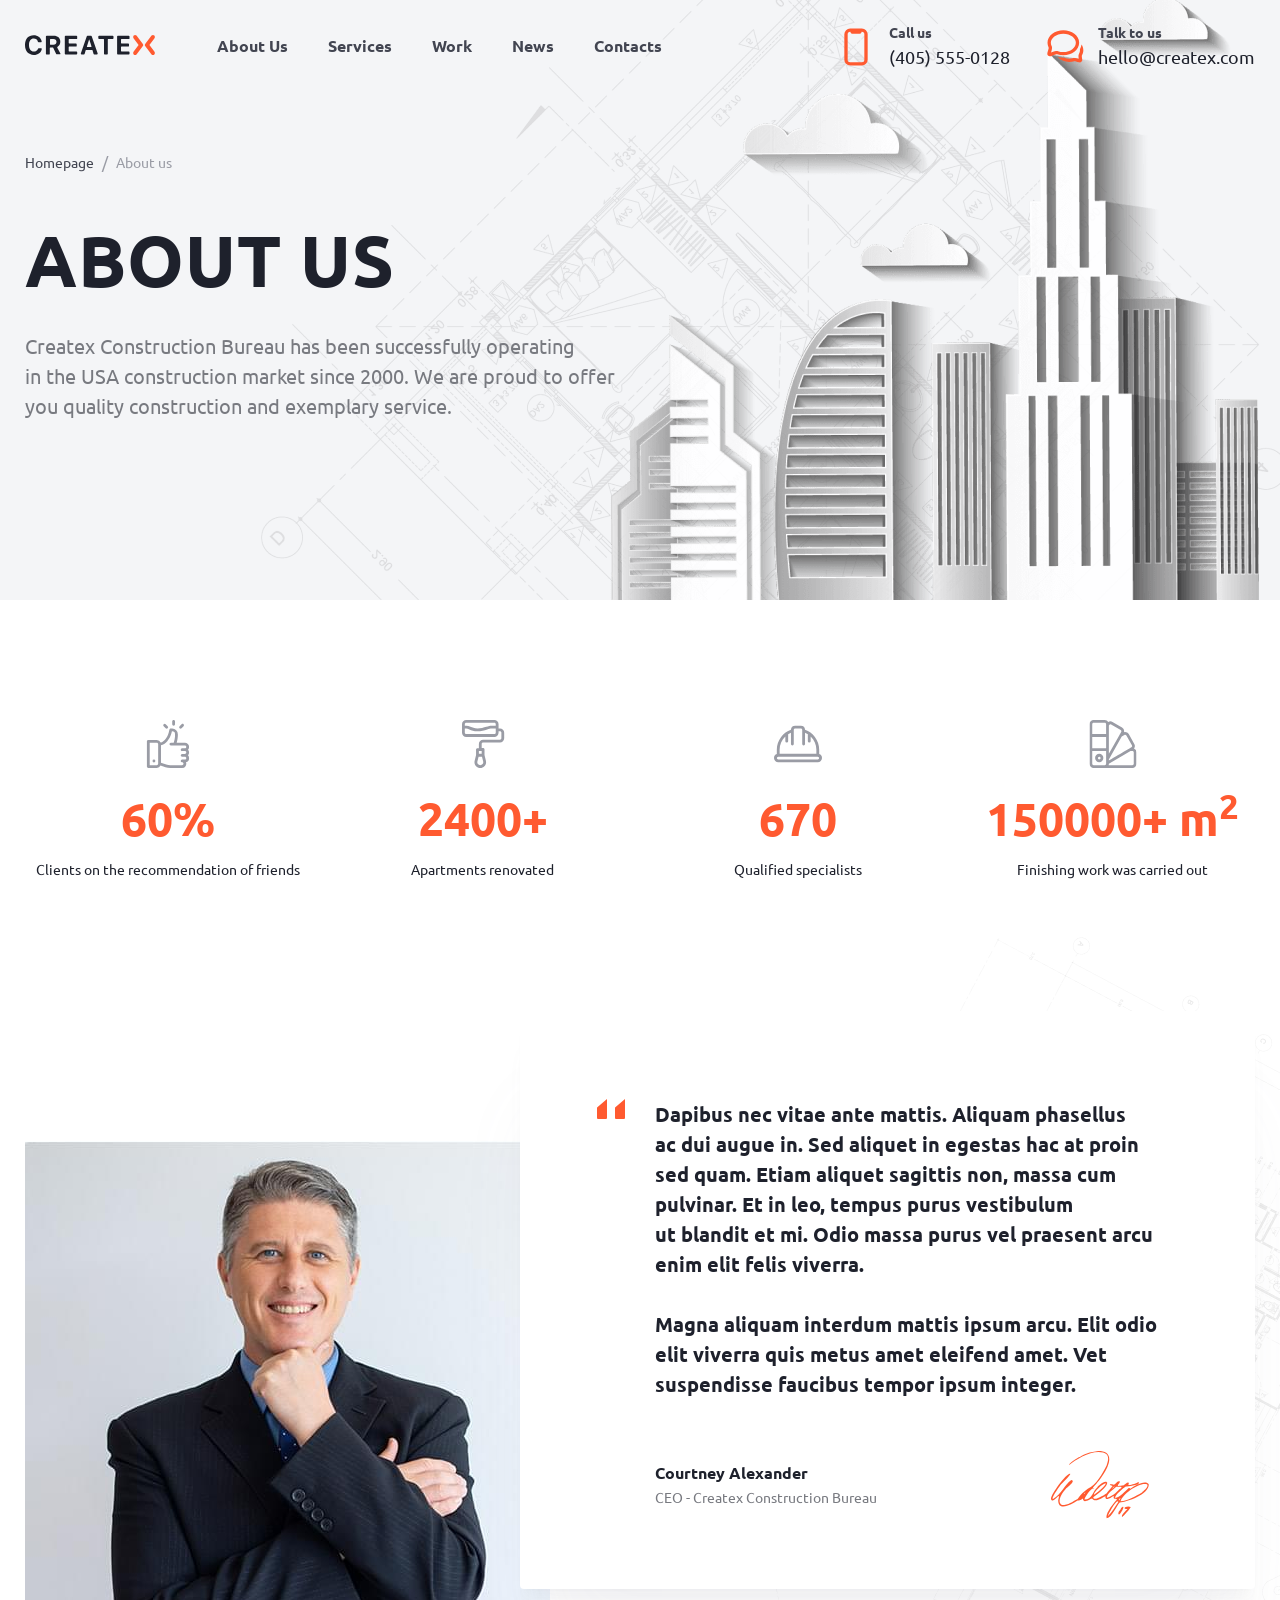
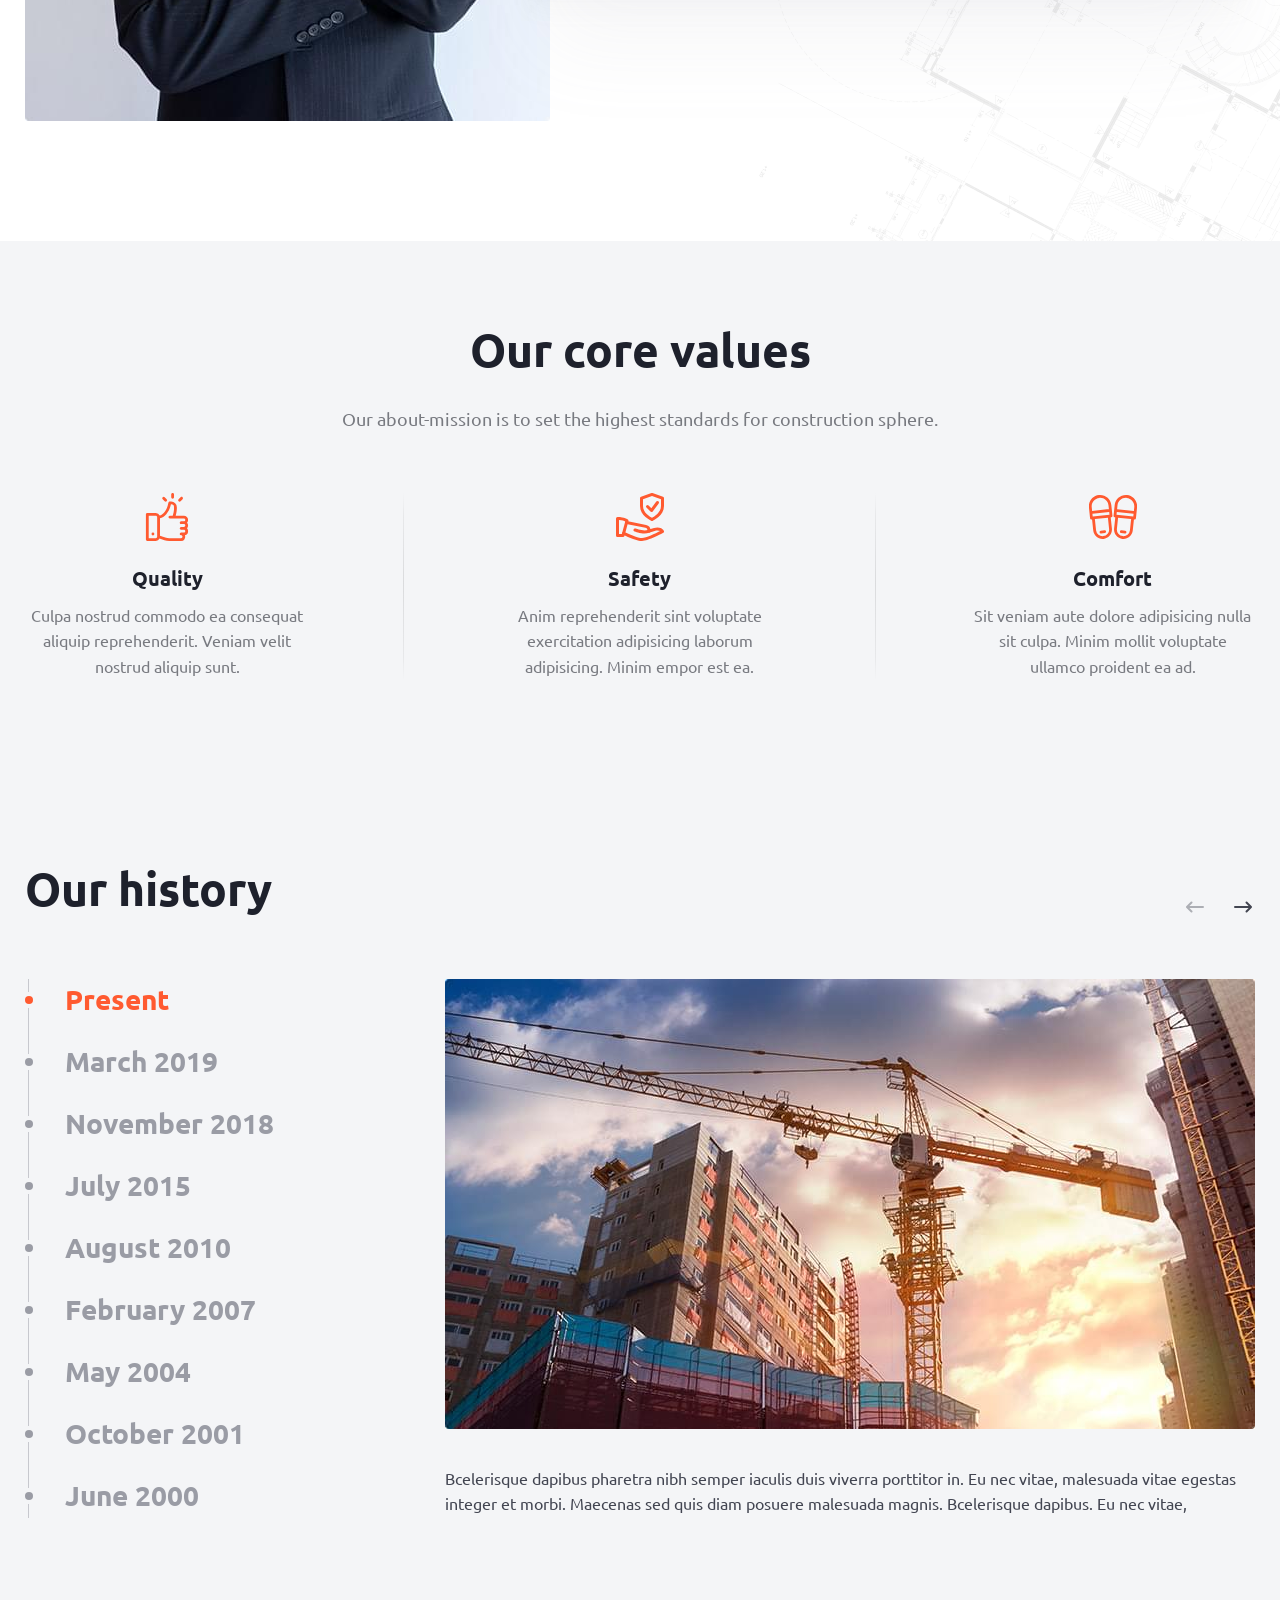
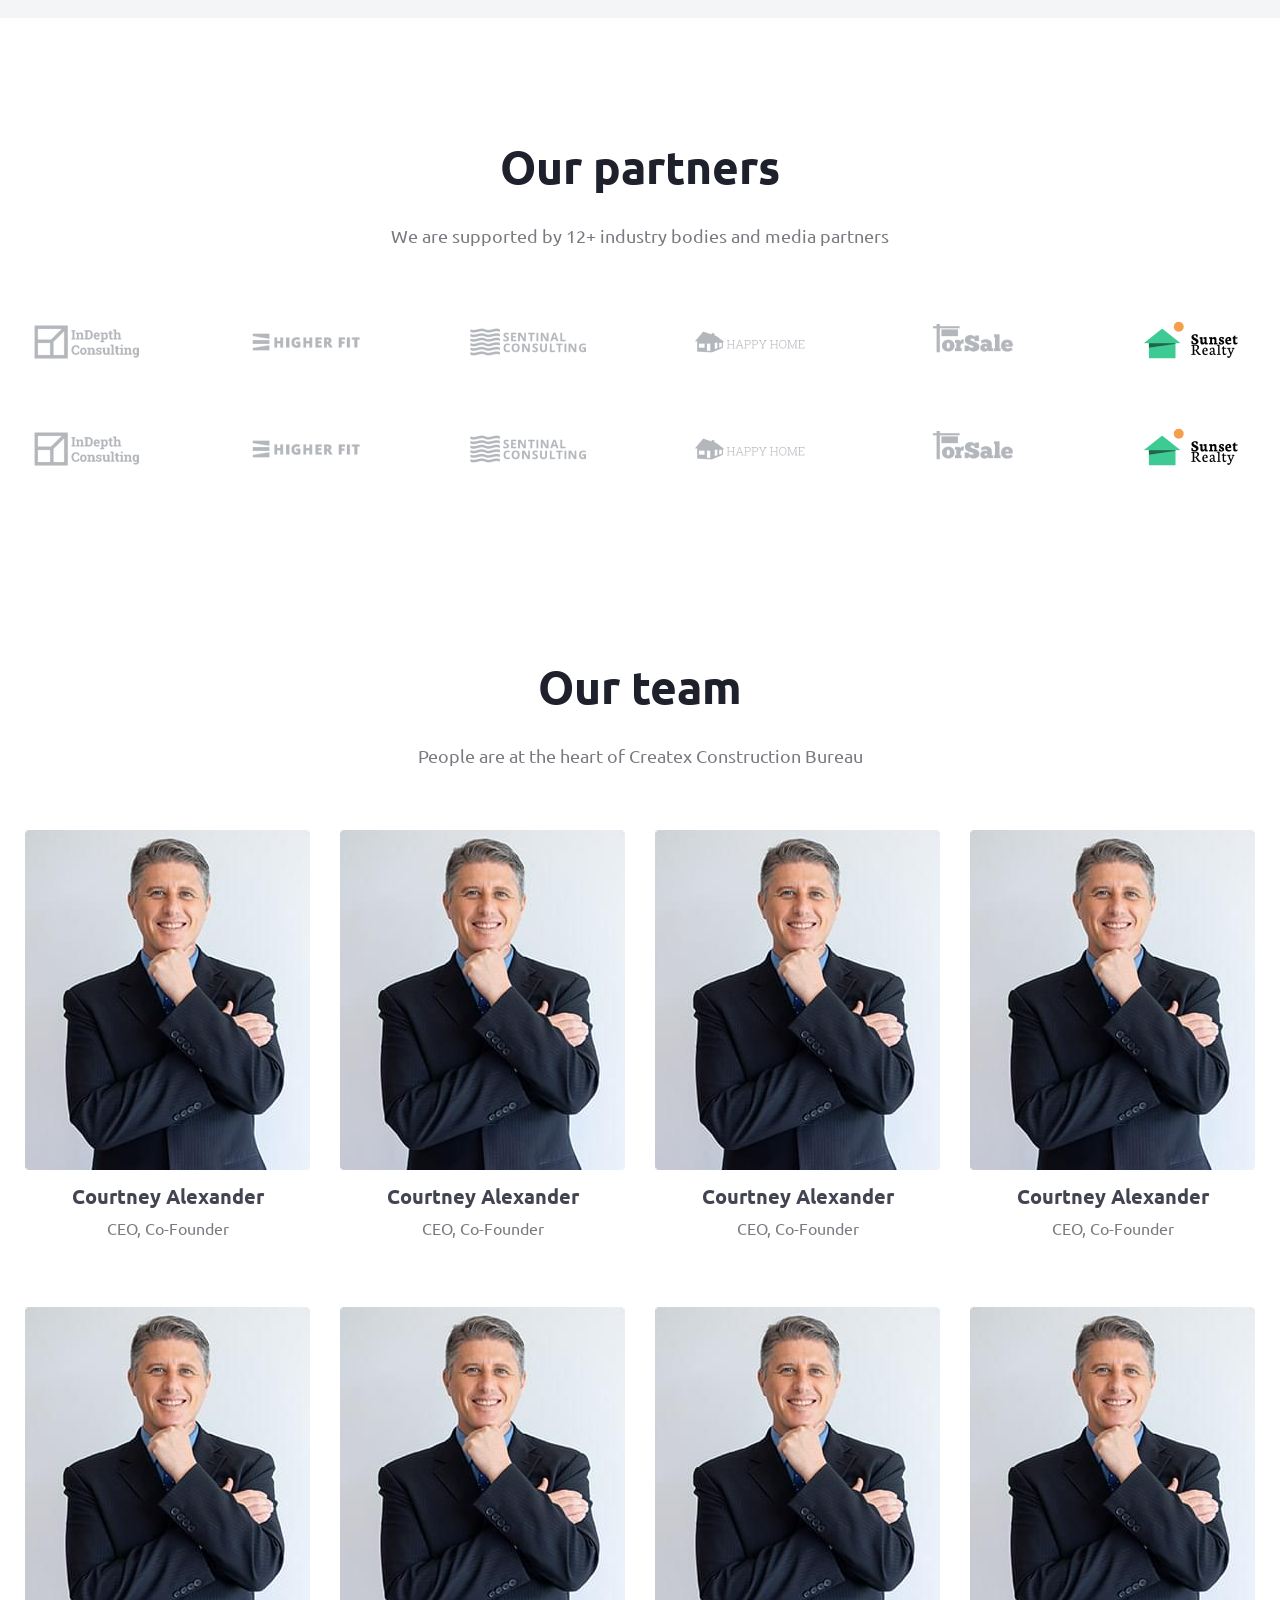
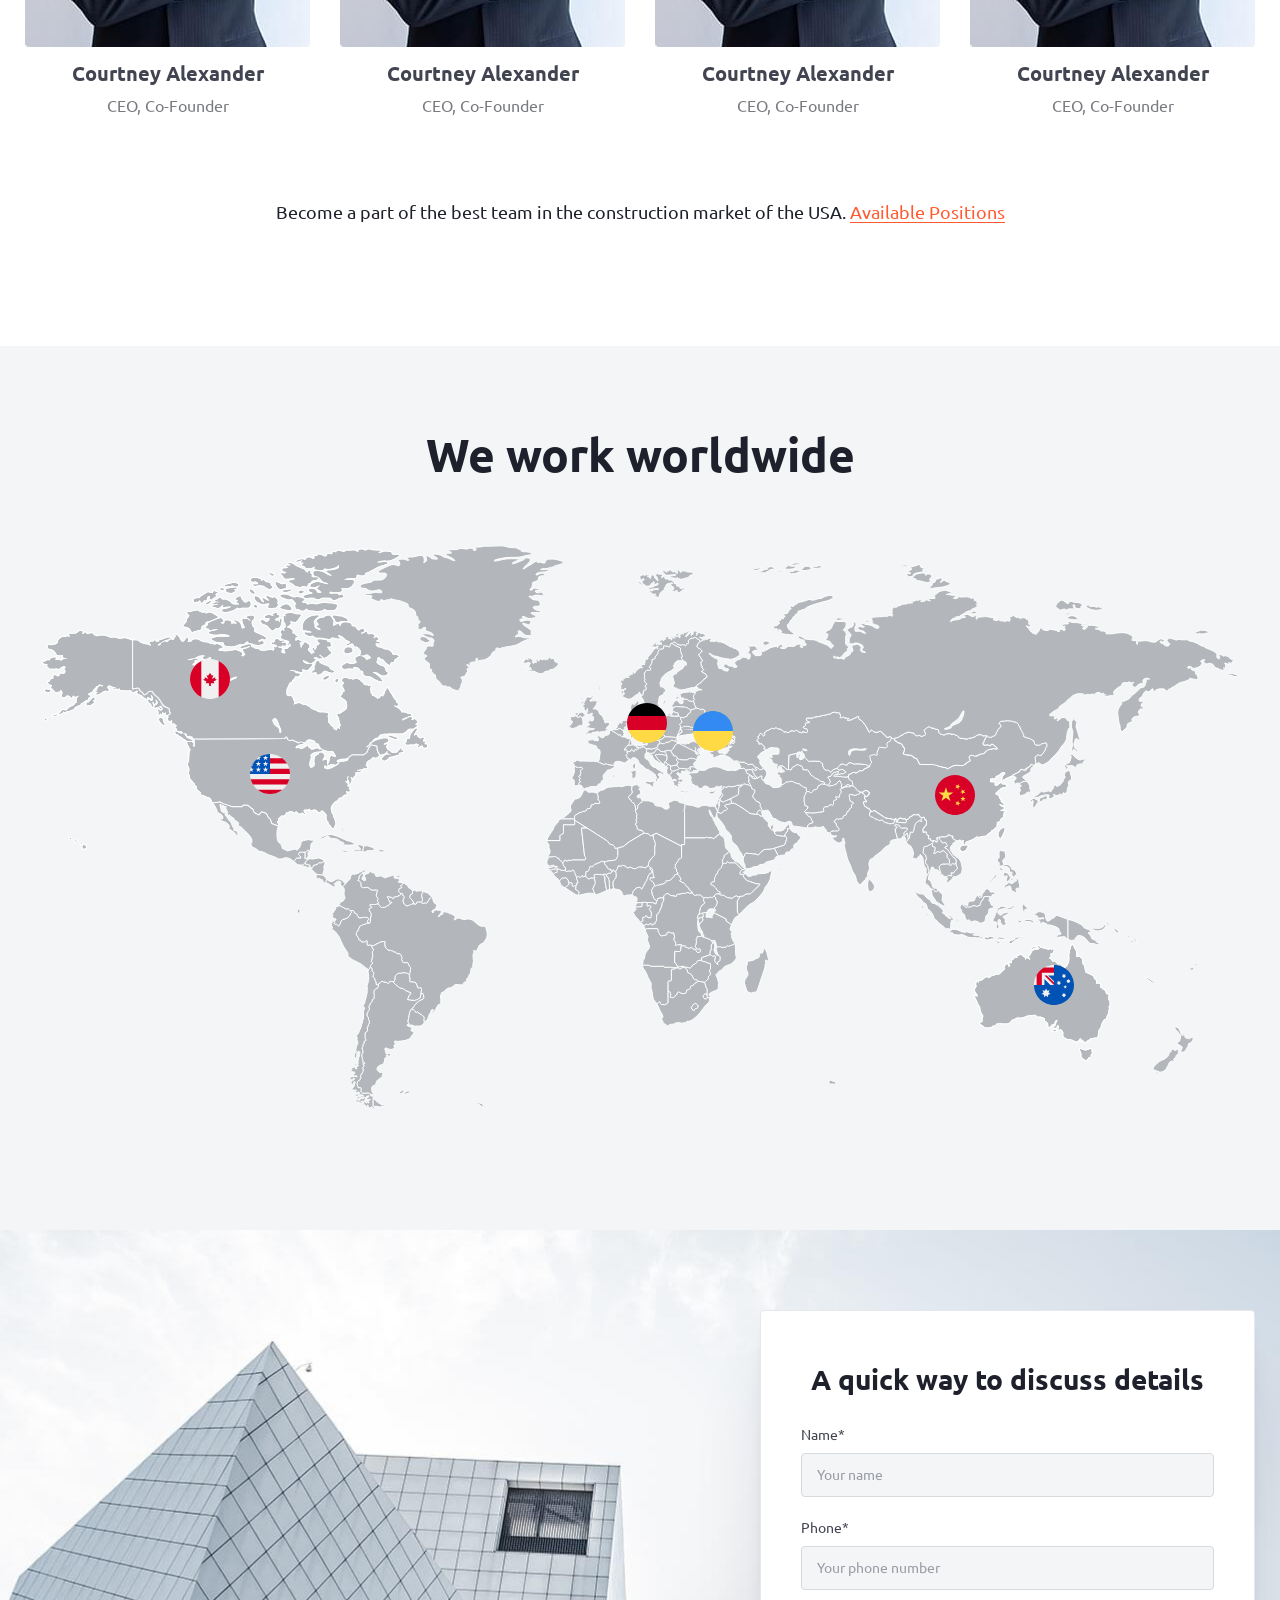
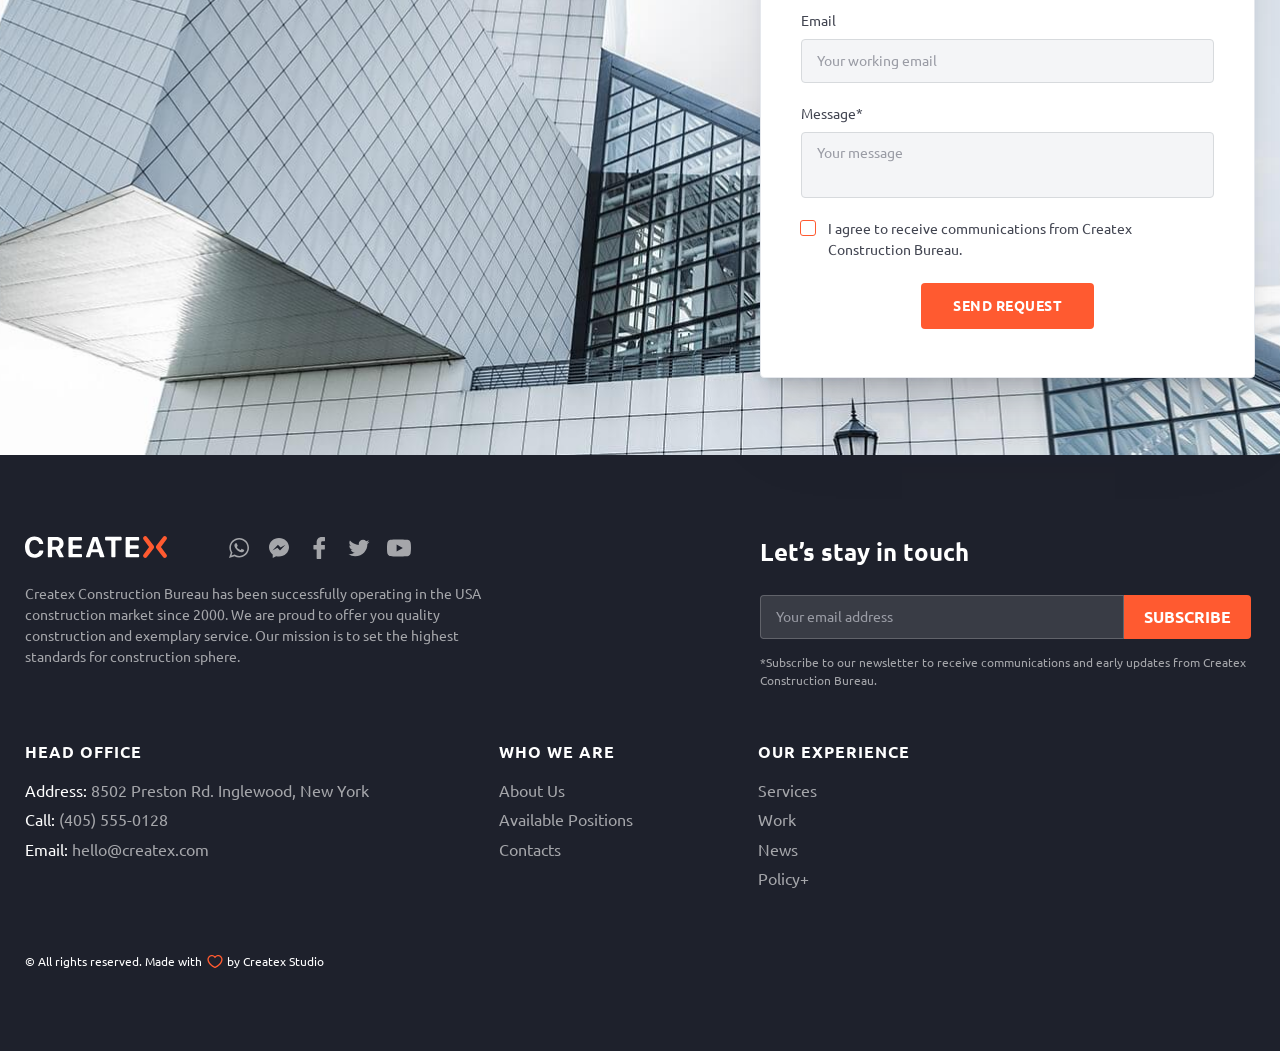
==== commit 5b89cbe2: "Добавлен policy+ в footer на каждой странице" ====
--- a/about.html
+++ b/about.html
@@ -1100,7 +1100,7 @@
               <li class="footer-nav__item"><a href="services.html" class="footer-nav__link">Services</a></li>
               <li class="footer-nav__item"><a href="work.html" class="footer-nav__link">Work</a></li>
               <li class="footer-nav__item"><a href="news.html" class="footer-nav__link">News</a></li>
-              <li class="footer-nav__item"><a href="policy.html" class="footer-nav__link">Policy</a></li>
+              <li class="footer-nav__item"><a href="policy.html" class="footer-nav__link">Policy+</a></li>
             </ul>
           </div>
         </nav><small class="footer__copyright">&copy;&nbsp;All rights reserved. Made with <span>by Createx
